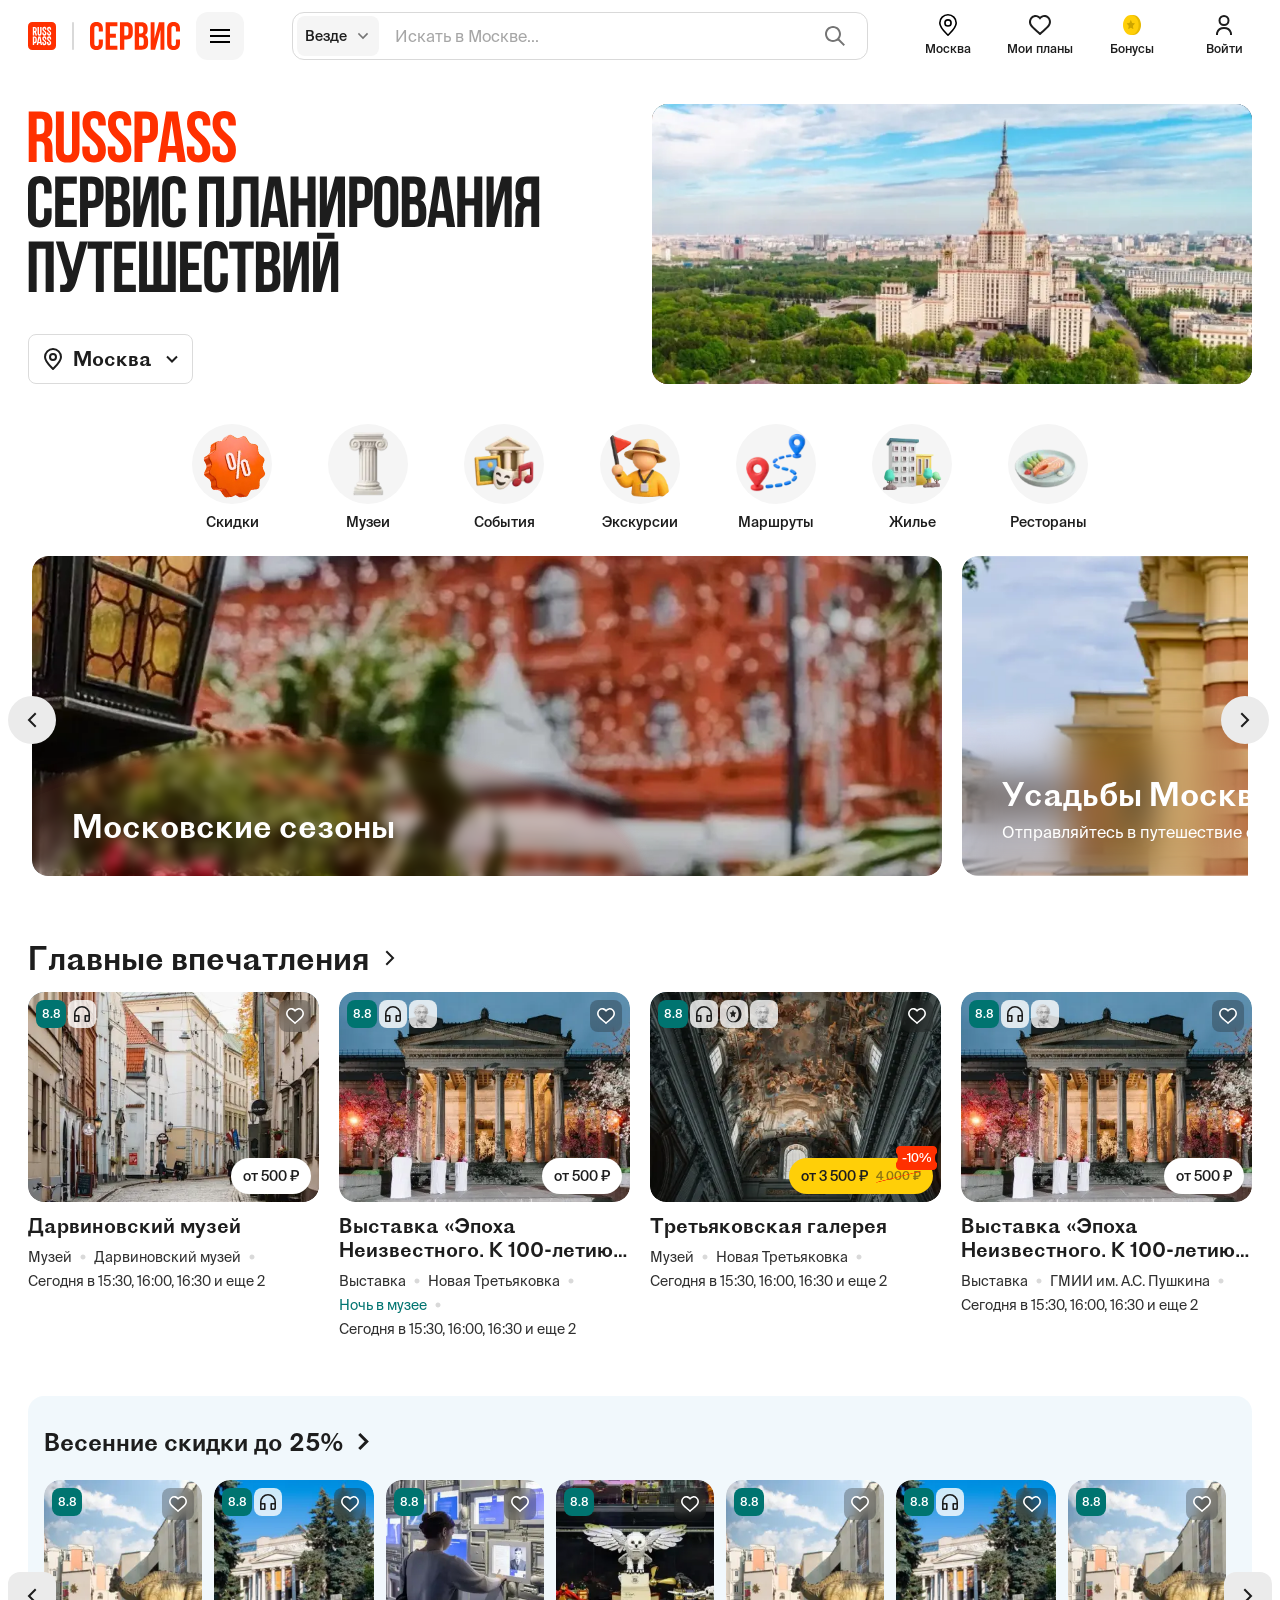
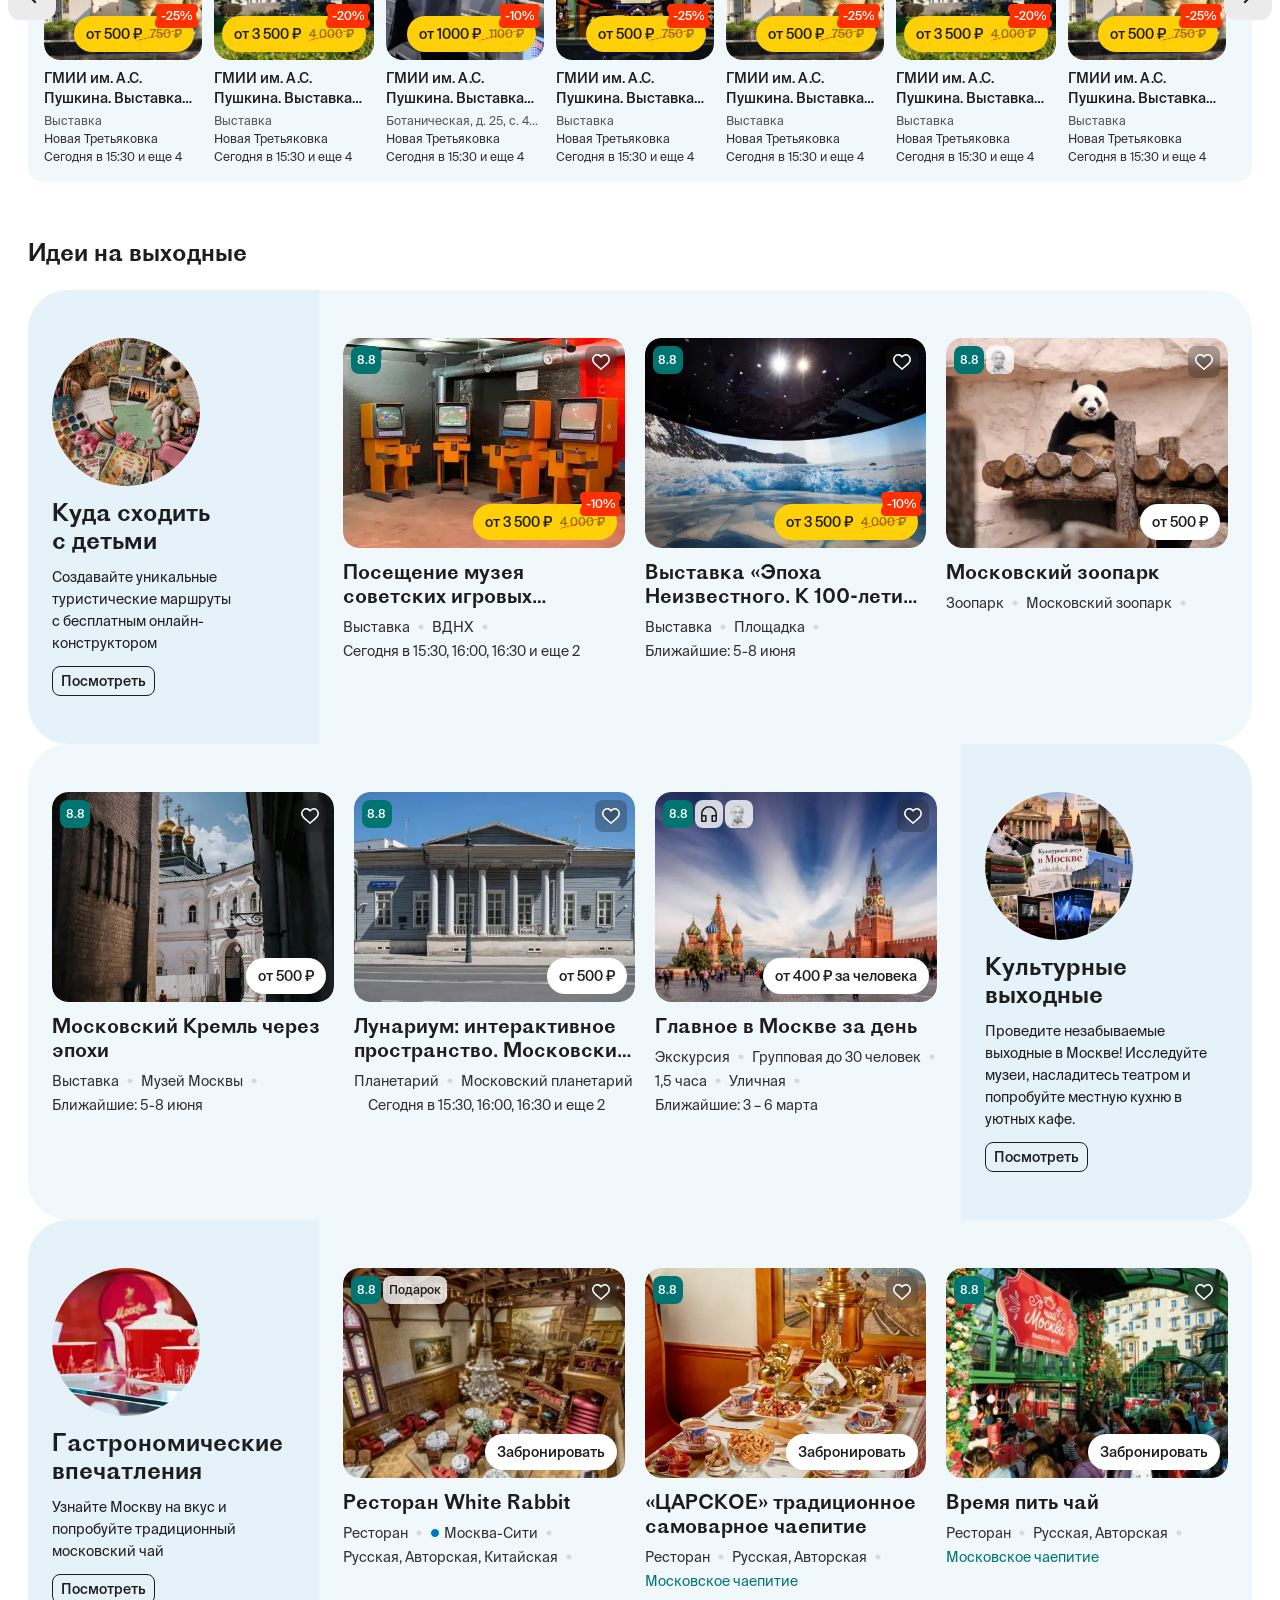
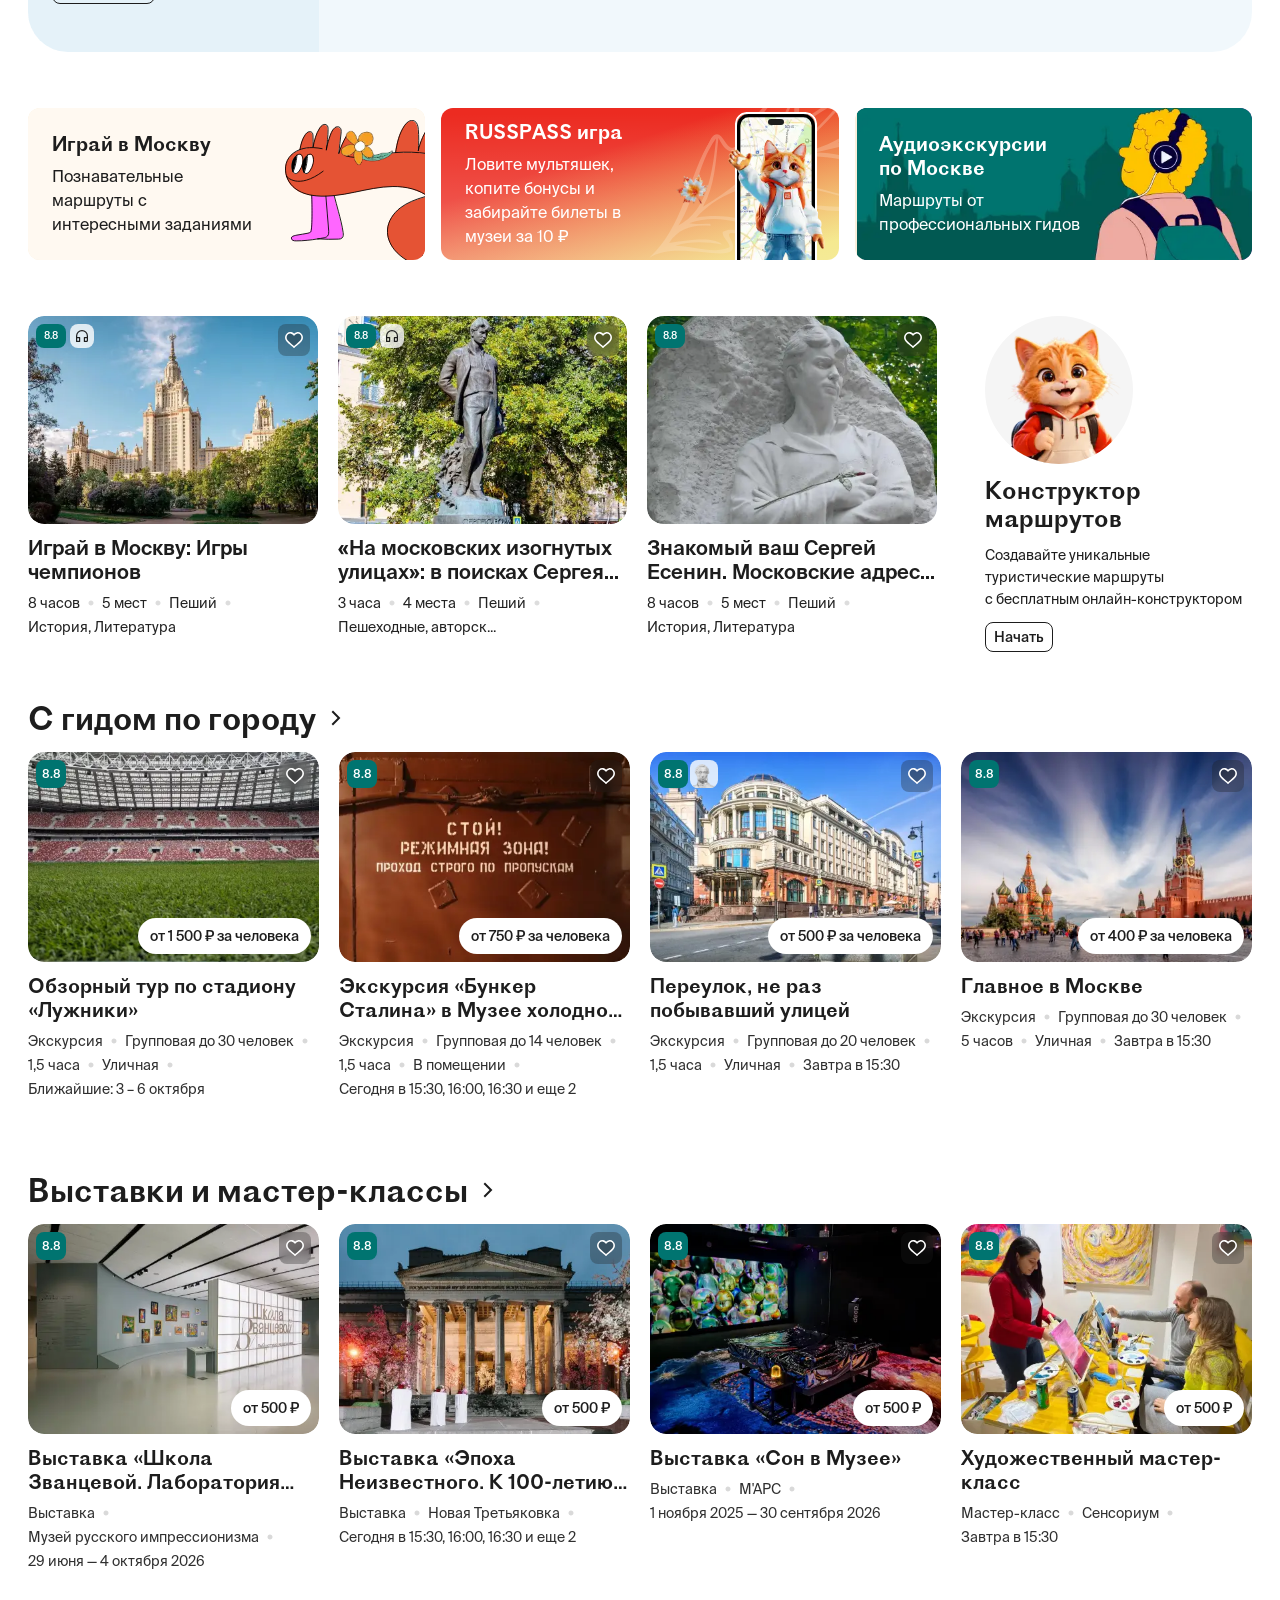
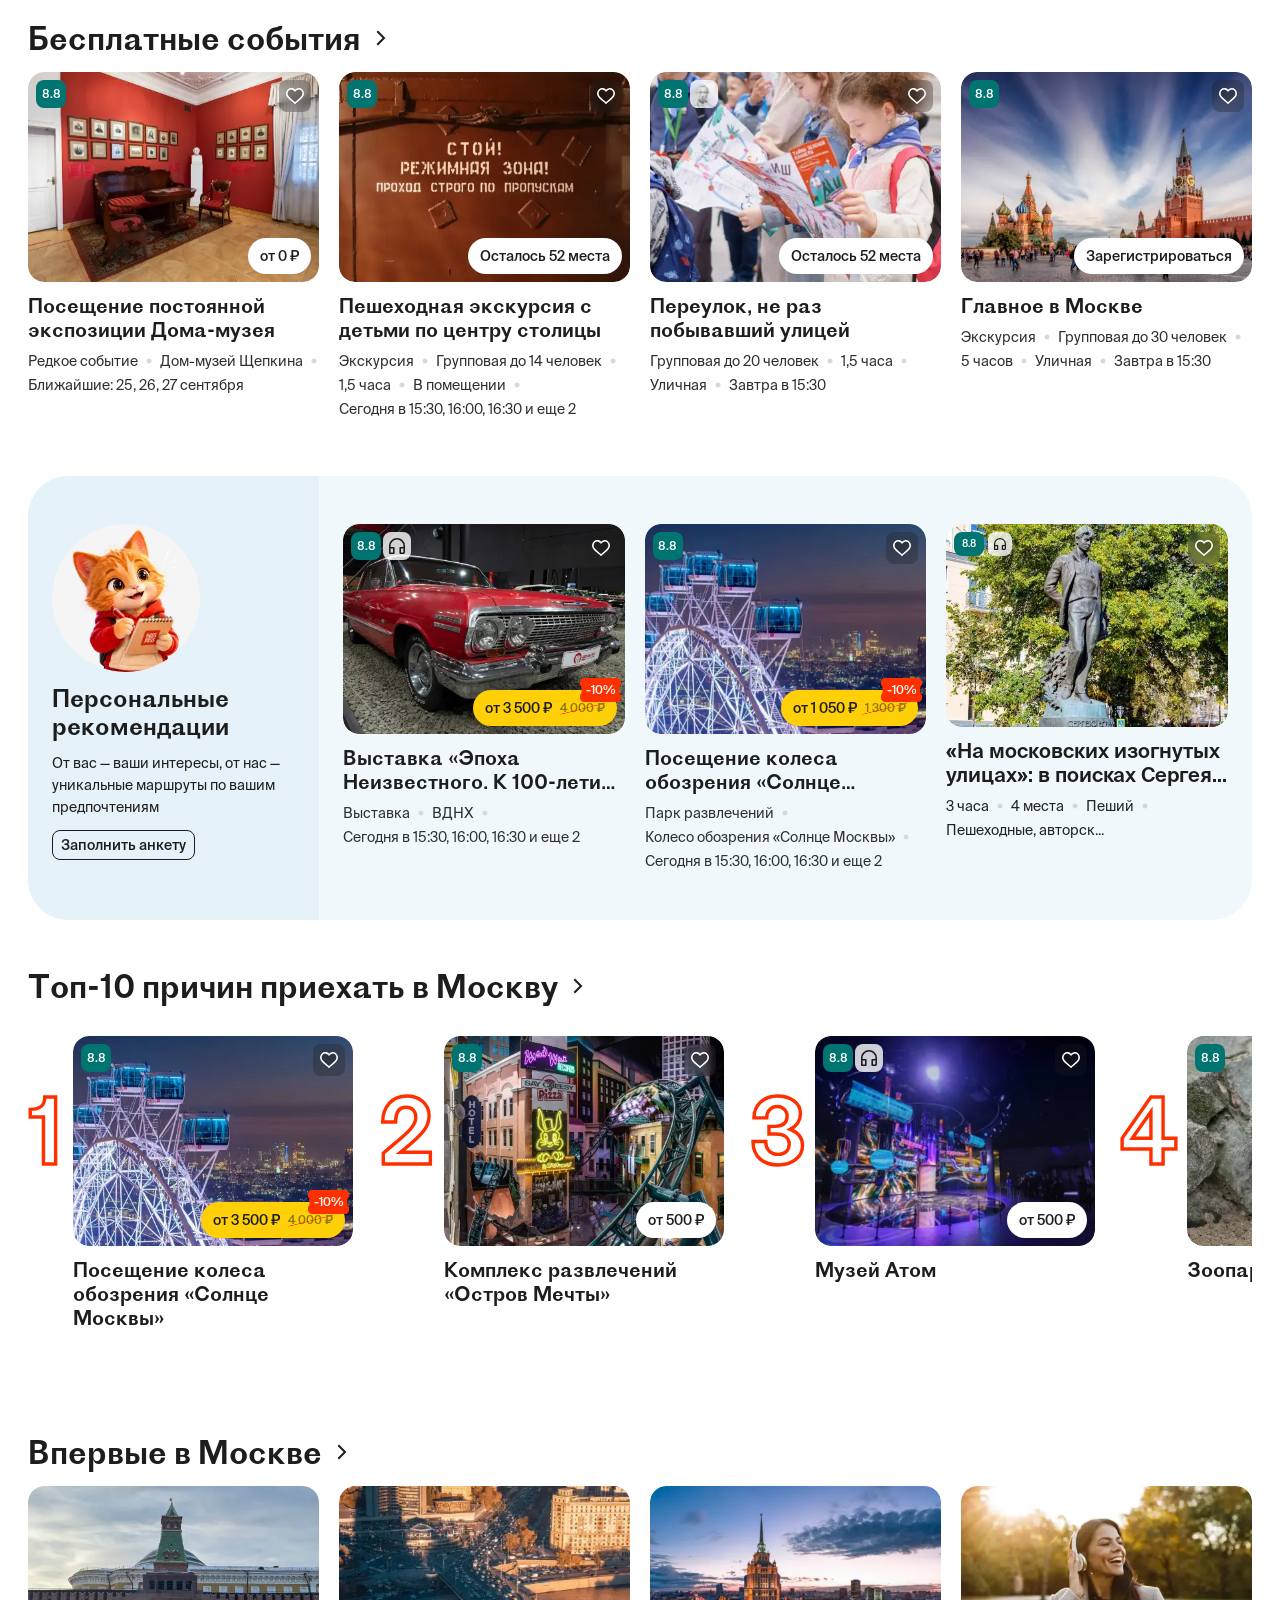
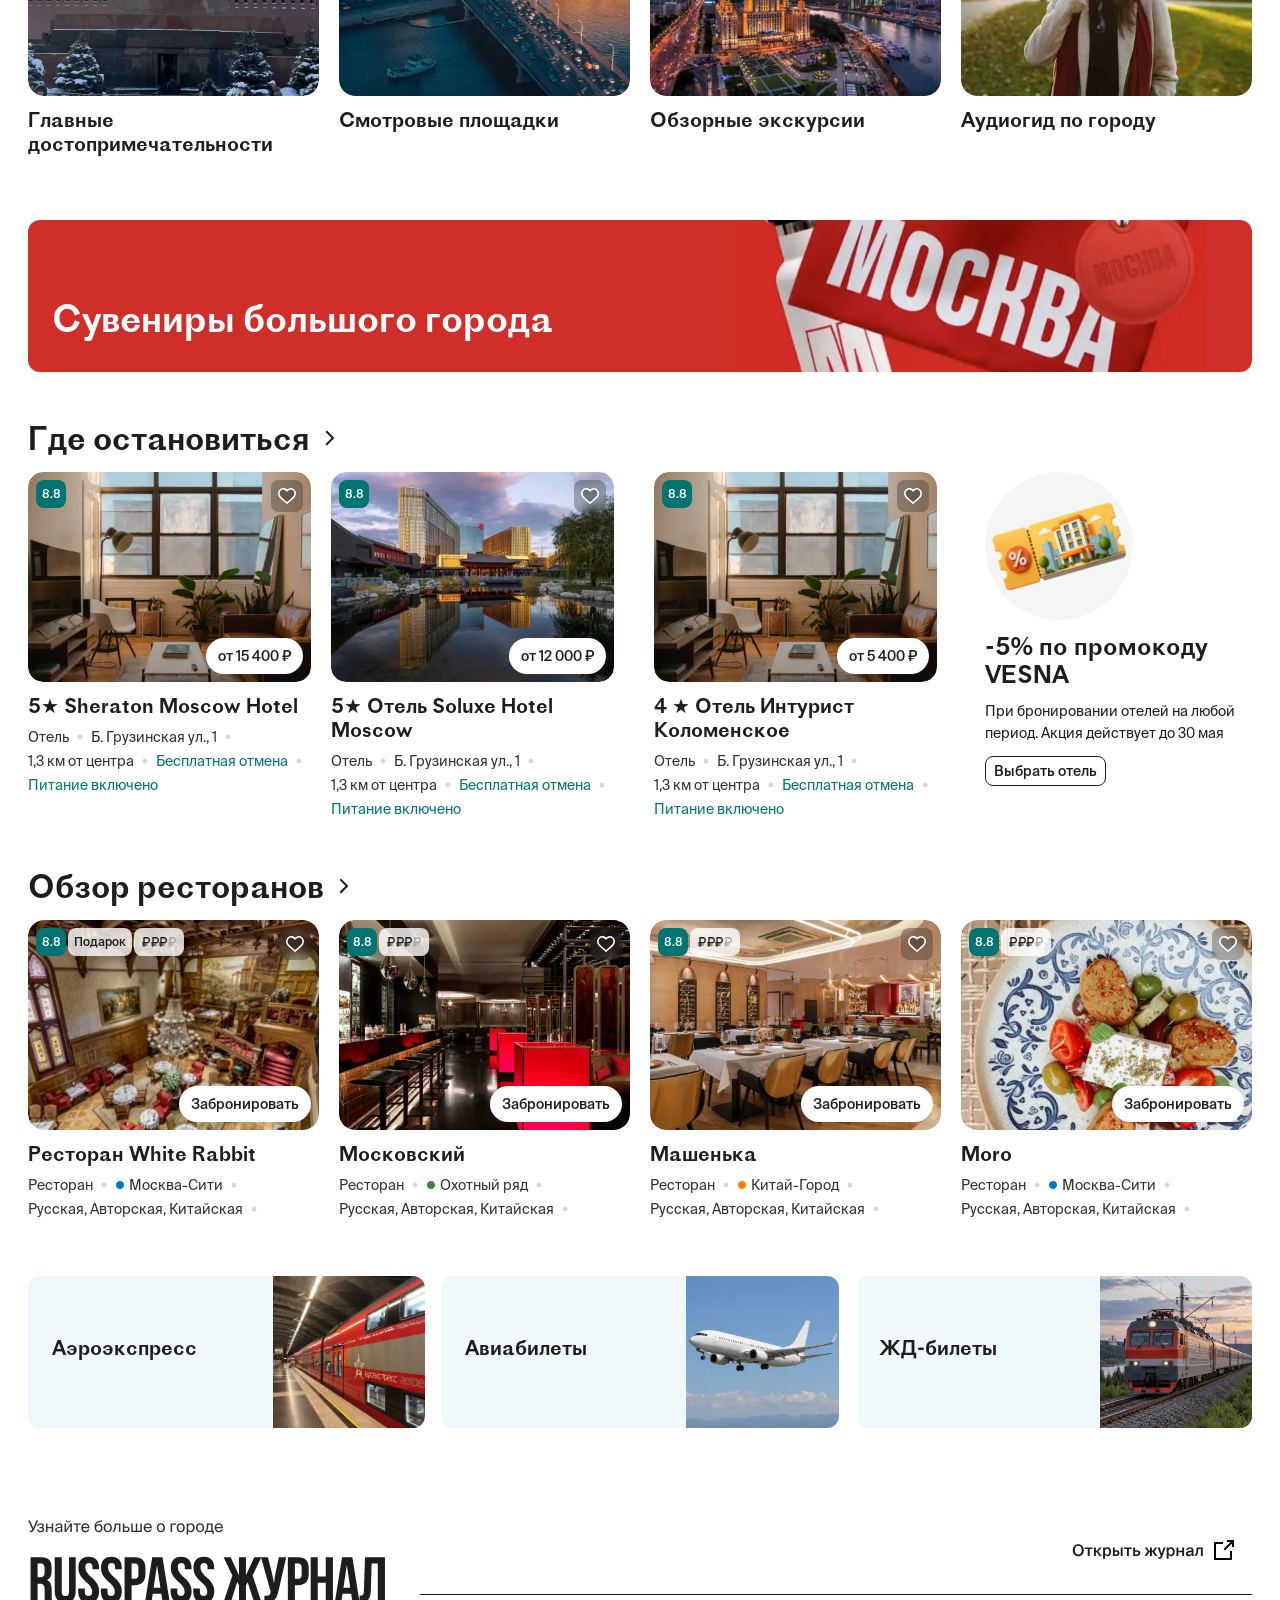
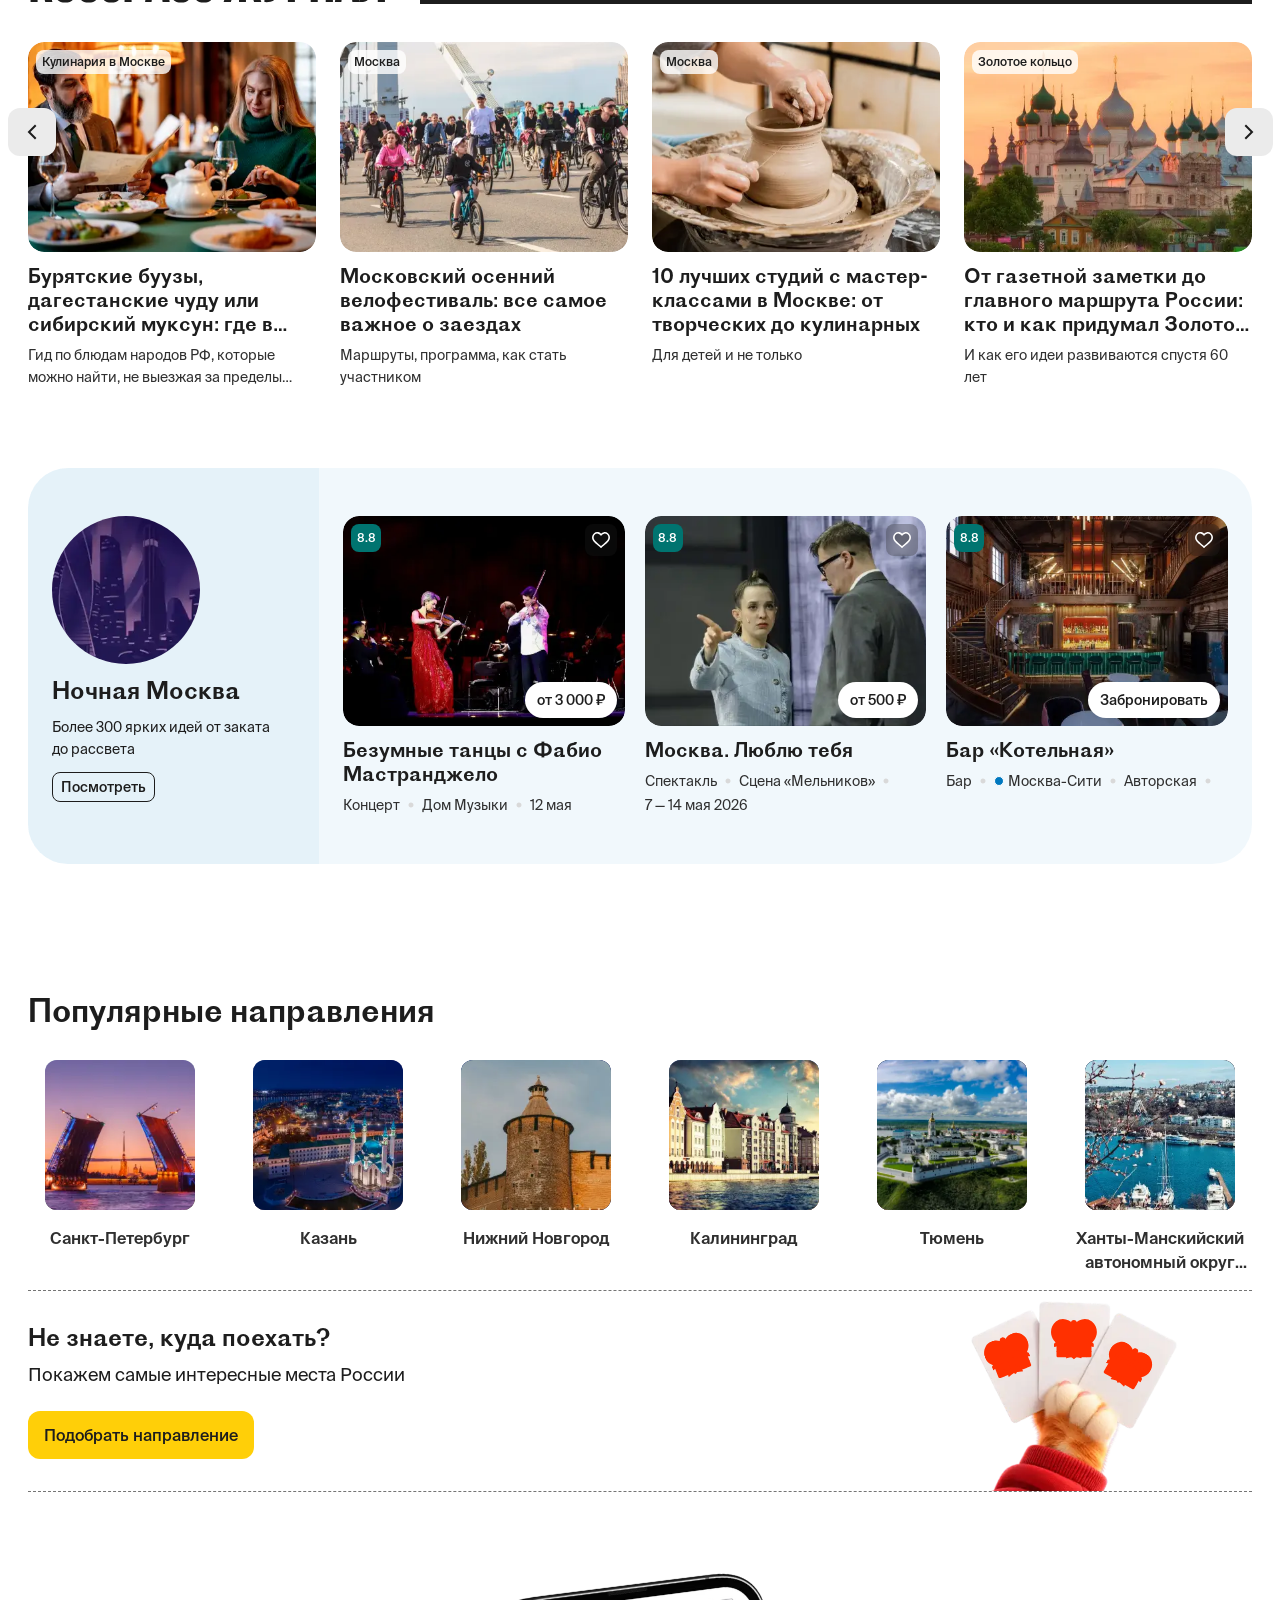
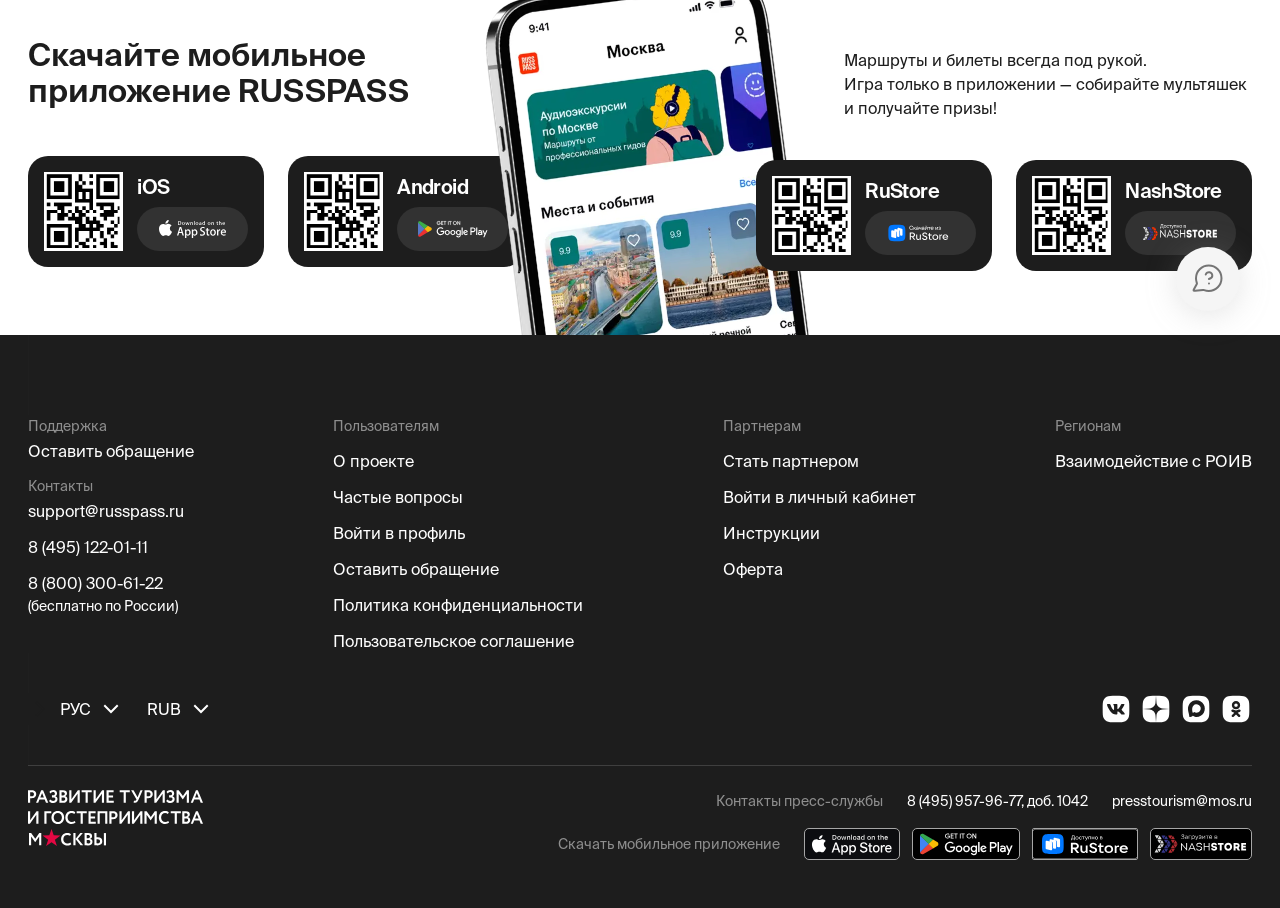
==== index.html @ 33f5f676 "Главная RUSSPASS: концепт, Москва и Тюмень, десктоп и телефон Co-Authored-By: Claude Opus 5.5 <norep" ====
<!doctype html>
<html lang="ru"><head><meta name="robots" content="noindex, nofollow"><title>RUSSPASS — главная, концепт</title><meta charset="utf-8">
<style id="base">@font-face{font-family:"Suisse Intl:Regular";src:url(assets/fonts/SuisseIntl-Regular.otf) format("opentype")}
@font-face{font-family:"Suisse Intl:Medium";src:url(assets/fonts/SuisseIntl-Medium.otf) format("opentype")}
@font-face{font-family:"Suisse Intl:SemiBold";src:url(assets/fonts/SuisseIntl-SemiBold.otf) format("opentype")}
@font-face{font-family:"Proto Grotesk:Regular";src:url(assets/fonts/ProtoGrotesk-Regular.otf) format("opentype")}
@font-face{font-family:"Bebas Neue:Bold";src:local("BebasNeue")}
@font-face{font-family:"Bebas Neue Cyrillic:Regular";src:local("BebasNeue")}
@font-face{font-family:"SF Pro Text:Regular";src:local("SFProText-Regular")}
html,body{margin:0;background:#fff} #root{width:1440px;margin:0 auto;overflow:hidden}</style>
<style>/*! tailwindcss v4.3.3 | MIT License | https://tailwindcss.com */
@layer properties;
@layer theme, base, components, utilities;
@layer theme {
  :root, :host {
    --font-sans: -apple-system, BlinkMacSystemFont, 'Segoe UI', Roboto, 'Helvetica Neue', 'Noto Sans', Arial,
    sans-serif, 'Apple Color Emoji', 'Segoe UI Emoji', 'Segoe UI Symbol', 'Noto Color Emoji';
    --font-mono: ui-monospace, SFMono-Regular, Menlo, Monaco, Consolas, 'Liberation Mono', 'Courier New',
    monospace;
    --color-black: #000;
    --color-white: #fff;
    --default-font-family: var(--font-sans);
    --default-mono-font-family: var(--font-mono);
  }
}
@layer base {
  *, ::after, ::before, ::backdrop, ::file-selector-button {
    box-sizing: border-box;
    margin: 0;
    padding: 0;
    border: 0 solid;
  }
  html, :host {
    line-height: 1.5;
    -webkit-text-size-adjust: 100%;
    tab-size: 4;
    font-family: var(--default-font-family, -apple-system, BlinkMacSystemFont, 'Segoe UI', Roboto, 'Helvetica Neue', 'Noto Sans', Arial, sans-serif, 'Apple Color Emoji', 'Segoe UI Emoji', 'Segoe UI Symbol', 'Noto Color Emoji');
    font-feature-settings: var(--default-font-feature-settings, normal);
    font-variation-settings: var(--default-font-variation-settings, normal);
    -webkit-tap-highlight-color: transparent;
  }
  hr {
    height: 0;
    color: inherit;
    border-top-width: 1px;
  }
  abbr:where([title]) {
    -webkit-text-decoration: underline dotted;
    text-decoration: underline dotted;
  }
  h1, h2, h3, h4, h5, h6 {
    font-size: inherit;
    font-weight: inherit;
  }
  a {
    color: inherit;
    -webkit-text-decoration: inherit;
    text-decoration: inherit;
  }
  b, strong {
    font-weight: bolder;
  }
  code, kbd, samp, pre {
    font-family: var(--default-mono-font-family, ui-monospace, SFMono-Regular, Menlo, Monaco, Consolas, 'Liberation Mono', 'Courier New', monospace);
    font-feature-settings: var(--default-mono-font-feature-settings, normal);
    font-variation-settings: var(--default-mono-font-variation-settings, normal);
    font-size: 1em;
  }
  small {
    font-size: 80%;
  }
  sub, sup {
    font-size: 75%;
    line-height: 0;
    position: relative;
    vertical-align: baseline;
  }
  sub {
    bottom: -0.25em;
  }
  sup {
    top: -0.5em;
  }
  table {
    text-indent: 0;
    border-color: inherit;
    border-collapse: collapse;
  }
  :-moz-focusring:where(:not(iframe)) {
    outline: auto;
  }
  progress {
    vertical-align: baseline;
  }
  summary {
    display: list-item;
  }
  ol, ul, menu {
    list-style: none;
  }
  img, svg, video, canvas, audio, iframe, embed, object {
    display: block;
    vertical-align: middle;
  }
  img, video {
    max-width: 100%;
    height: auto;
  }
  button, input, select, optgroup, textarea, ::file-selector-button {
    font: inherit;
    font-feature-settings: inherit;
    font-variation-settings: inherit;
    letter-spacing: inherit;
    color: inherit;
    border-radius: 0;
    background-color: transparent;
    opacity: 1;
  }
  :where(select:is([multiple], [size])) optgroup {
    font-weight: bolder;
  }
  :where(select:is([multiple], [size])) optgroup option {
    padding-inline-start: 20px;
  }
  ::file-selector-button {
    margin-inline-end: 4px;
  }
  ::placeholder {
    opacity: 1;
  }
  @supports (not (-webkit-appearance: -apple-pay-button))  or (contain-intrinsic-size: 1px) {
    ::placeholder {
      color: currentcolor;
      @supports (color: color-mix(in lab, red, red)) {
        color: color-mix(in oklab, currentcolor 50%, transparent);
      }
    }
  }
  textarea {
    resize: vertical;
  }
  ::-webkit-search-decoration {
    -webkit-appearance: none;
  }
  ::-webkit-date-and-time-value {
    min-height: 1lh;
    text-align: inherit;
  }
  ::-webkit-datetime-edit {
    display: inline-flex;
  }
  ::-webkit-datetime-edit-fields-wrapper {
    padding: 0;
  }
  ::-webkit-datetime-edit, ::-webkit-datetime-edit-year-field, ::-webkit-datetime-edit-month-field, ::-webkit-datetime-edit-day-field, ::-webkit-datetime-edit-hour-field, ::-webkit-datetime-edit-minute-field, ::-webkit-datetime-edit-second-field, ::-webkit-datetime-edit-millisecond-field, ::-webkit-datetime-edit-meridiem-field {
    padding-block: 0;
  }
  ::-webkit-calendar-picker-indicator {
    line-height: 1;
  }
  :-moz-ui-invalid {
    box-shadow: none;
  }
  button, input:where([type='button'], [type='reset'], [type='submit']), ::file-selector-button {
    appearance: button;
  }
  ::-webkit-inner-spin-button, ::-webkit-outer-spin-button {
    height: auto;
  }
  [hidden]:where(:not([hidden='until-found'])) {
    display: none !important;
  }
}
@layer utilities {
  .pointer-events-none {
    pointer-events: none;
  }
  .absolute {
    position: absolute;
  }
  .relative {
    position: relative;
  }
  .inset-0 {
    inset: 0px;
  }
  .inset-\[-0\.01\%_0\.02\%_77\.49\%_0\.01\%\] {
    inset: -0.01% 0.02% 77.49% 0.01%;
  }
  .inset-\[-0\.31\%_-0\.22\%\] {
    inset: -0.31% -0.22%;
  }
  .inset-\[-0\.52\%_-0\.28\%\] {
    inset: -0.52% -0.28%;
  }
  .inset-\[-1\.01\%_-0\.83\%\] {
    inset: -1.01% -0.83%;
  }
  .inset-\[-1\.37\%_-1\.21\%_-1\.38\%_-1\.45\%\] {
    inset: -1.37% -1.21% -1.38% -1.45%;
  }
  .inset-\[-1px_0_0_0\] {
    inset: -1px 0 0 0;
  }
  .inset-\[-3\.93\%_-4\.91\%\] {
    inset: -3.93% -4.91%;
  }
  .inset-\[-9\.8\%_-18\.18\%_-21\.57\%_-18\.18\%\] {
    inset: -9.8% -18.18% -21.57% -18.18%;
  }
  .inset-\[-38\.33\%_-38\.35\%\] {
    inset: -38.33% -38.35%;
  }
  .inset-\[0\.22\%_0\.16\%_0\.22\%_0\.17\%\] {
    inset: 0.22% 0.16% 0.22% 0.17%;
  }
  .inset-\[0\.22\%_24\.34\%_25\.98\%_0\.17\%\] {
    inset: 0.22% 24.34% 25.98% 0.17%;
  }
  .inset-\[0\.22\%_24\.34\%_26\.3\%_0\.17\%\] {
    inset: 0.22% 24.34% 26.3% 0.17%;
  }
  .inset-\[0\.86\%_0\.18\%_-0\.6\%_0\.2\%\] {
    inset: 0.86% 0.18% -0.6% 0.2%;
  }
  .inset-\[0_-34\.7\%_-11\.62\%_-4\.39\%\] {
    inset: 0 -34.7% -11.62% -4.39%;
  }
  .inset-\[0_0_0\.53\%_0\] {
    inset: 0 0 0.53% 0;
  }
  .inset-\[0_0_46\.84\%_0\] {
    inset: 0 0 46.84% 0;
  }
  .inset-\[7\.56\%_16\.05\%\] {
    inset: 7.56% 16.05%;
  }
  .inset-\[8\.33\%_12\.5\%\] {
    inset: 8.33% 12.5%;
  }
  .inset-\[13\.75\%_13\.75\%_8\.23\%_12\.37\%\] {
    inset: 13.75% 13.75% 8.23% 12.37%;
  }
  .inset-\[14\.79\%_43\.37\%_65\.41\%_43\.3\%\] {
    inset: 14.79% 43.37% 65.41% 43.3%;
  }
  .inset-\[15\.7\%_9\.02\%_15\.3\%_9\.2\%\] {
    inset: 15.7% 9.02% 15.3% 9.2%;
  }
  .inset-\[15\.53\%_9\.51\%_11\.48\%_9\.48\%\] {
    inset: 15.53% 9.51% 11.48% 9.48%;
  }
  .inset-\[15\.53\%_75\.15\%_20\.68\%_9\.48\%\] {
    inset: 15.53% 75.15% 20.68% 9.48%;
  }
  .inset-\[16\.37\%_10\.22\%_66\.17\%_32\.35\%\] {
    inset: 16.37% 10.22% 66.17% 32.35%;
  }
  .inset-\[20\.83\%_10\.16\%_20\.83\%_71\.09\%\] {
    inset: 20.83% 10.16% 20.83% 71.09%;
  }
  .inset-\[20\.83\%_30\.47\%_20\.83\%_50\.78\%\] {
    inset: 20.83% 30.47% 20.83% 50.78%;
  }
  .inset-\[20\.83\%_50\.78\%_20\.83\%_30\.47\%\] {
    inset: 20.83% 50.78% 20.83% 30.47%;
  }
  .inset-\[20\.83\%_71\.09\%_20\.83\%_10\.16\%\] {
    inset: 20.83% 71.09% 20.83% 10.16%;
  }
  .inset-\[23\.75\%_22\.08\%_47\.47\%_57\.88\%\] {
    inset: 23.75% 22.08% 47.47% 57.88%;
  }
  .inset-\[27\.75\%_26\.34\%_51\.16\%_59\.78\%\] {
    inset: 27.75% 26.34% 51.16% 59.78%;
  }
  .inset-\[37\.28\%_0\.16\%_19\.45\%_39\.91\%\] {
    inset: 37.28% 0.16% 19.45% 39.91%;
  }
  .inset-\[37\.28\%_0\.16\%_19\.46\%_39\.91\%\] {
    inset: 37.28% 0.16% 19.46% 39.91%;
  }
  .inset-\[37\.29\%_0\.17\%_19\.45\%_39\.91\%\] {
    inset: 37.29% 0.17% 19.45% 39.91%;
  }
  .inset-\[38\.33\%_0_39\.14\%_0\] {
    inset: 38.33% 0 39.14% 0;
  }
  .inset-\[45\%_9\.51\%_11\.48\%_31\.42\%\] {
    inset: 45% 9.51% 11.48% 31.42%;
  }
  .inset-\[69\.77\%_55\.35\%_0_0\.33\%\] {
    inset: 69.77% 55.35% 0 0.33%;
  }
  .inset-\[77\.48\%_4\.05\%_0\.22\%_75\.66\%\] {
    inset: 77.48% 4.05% 0.22% 75.66%;
  }
  .inset-\[77\.49\%_4\.05\%_0\.22\%_75\.66\%\] {
    inset: 77.49% 4.05% 0.22% 75.66%;
  }
  .inset-\[109\.42\%_41\.31\%_-24\.76\%_40\.91\%\] {
    inset: 109.42% 41.31% -24.76% 40.91%;
  }
  .inset-\[calc\(-0\.4\%-0\.37px\)_-0\.37px_calc\(0\.4\%-0\.37px\)_-0\.37px\] {
    inset: calc(-0.4% - 0.37px) -0.37px calc(0.4% - 0.37px) -0.37px;
  }
  .inset-\[calc\(0\%-1px\)\] {
    inset: calc(0% - 1px);
  }
  .inset-\[calc\(15\.7\%-0\.25px\)_calc\(9\.02\%-0\.3px\)_calc\(15\.3\%-0\.26px\)_calc\(9\.2\%-0\.3px\)\] {
    inset: calc(15.7% - 0.25px) calc(9.02% - 0.3px) calc(15.3% - 0.26px) calc(9.2% - 0.3px);
  }
  .top-0 {
    top: 0px;
  }
  .top-\[-0\.3px\] {
    top: -0.3px;
  }
  .top-\[-0\.07px\] {
    top: -0.07px;
  }
  .top-\[-1px\] {
    top: -1px;
  }
  .top-\[-2\.32\%\] {
    top: -2.32%;
  }
  .top-\[-2\.54\%\] {
    top: -2.54%;
  }
  .top-\[-3\.14\%\] {
    top: -3.14%;
  }
  .top-\[-4\.92px\] {
    top: -4.92px;
  }
  .top-\[-5px\] {
    top: -5px;
  }
  .top-\[-10\.77\%\] {
    top: -10.77%;
  }
  .top-\[-14\.43\%\] {
    top: -14.43%;
  }
  .top-\[-15px\] {
    top: -15px;
  }
  .top-\[-16\.61\%\] {
    top: -16.61%;
  }
  .top-\[-18\.97\%\] {
    top: -18.97%;
  }
  .top-\[-19\.32px\] {
    top: -19.32px;
  }
  .top-\[-26\.94\%\] {
    top: -26.94%;
  }
  .top-\[-52\.81px\] {
    top: -52.81px;
  }
  .top-\[-56\.65px\] {
    top: -56.65px;
  }
  .top-\[-65px\] {
    top: -65px;
  }
  .top-\[-72\.91px\] {
    top: -72.91px;
  }
  .top-\[-88px\] {
    top: -88px;
  }
  .top-\[-111\.57\%\] {
    top: -111.57%;
  }
  .top-\[0\.3px\] {
    top: 0.3px;
  }
  .top-\[0\.33px\] {
    top: 0.33px;
  }
  .top-\[1\.5px\] {
    top: 1.5px;
  }
  .top-\[1\.16px\] {
    top: 1.16px;
  }
  .top-\[2px\] {
    top: 2px;
  }
  .top-\[3\.76px\] {
    top: 3.76px;
  }
  .top-\[3\.88px\] {
    top: 3.88px;
  }
  .top-\[6\.66px\] {
    top: 6.66px;
  }
  .top-\[7\.59px\] {
    top: 7.59px;
  }
  .top-\[8px\] {
    top: 8px;
  }
  .top-\[9\.25px\] {
    top: 9.25px;
  }
  .top-\[11\.16px\] {
    top: 11.16px;
  }
  .top-\[12\.33px\] {
    top: 12.33px;
  }
  .top-\[12px\] {
    top: 12px;
  }
  .top-\[15px\] {
    top: 15px;
  }
  .top-\[16px\] {
    top: 16px;
  }
  .top-\[17px\] {
    top: 17px;
  }
  .top-\[18px\] {
    top: 18px;
  }
  .top-\[19px\] {
    top: 19px;
  }
  .top-\[21\.09px\] {
    top: 21.09px;
  }
  .top-\[25px\] {
    top: 25px;
  }
  .top-\[26\.43px\] {
    top: 26.43px;
  }
  .top-\[38\.68px\] {
    top: 38.68px;
  }
  .top-\[42\.1px\] {
    top: 42.1px;
  }
  .top-\[57\.16px\] {
    top: 57.16px;
  }
  .top-\[66px\] {
    top: 66px;
  }
  .top-\[98px\] {
    top: 98px;
  }
  .top-\[100px\] {
    top: 100px;
  }
  .top-\[112px\] {
    top: 112px;
  }
  .top-\[176px\] {
    top: 176px;
  }
  .top-\[184px\] {
    top: 184px;
  }
  .top-\[188px\] {
    top: 188px;
  }
  .top-\[775px\] {
    top: 775px;
  }
  .top-\[calc\(50\%\+0\.37px\)\] {
    top: calc(50% + 0.37px);
  }
  .top-\[calc\(50\%\+21px\)\] {
    top: calc(50% + 21px);
  }
  .top-\[calc\(50\%-0\.33px\)\] {
    top: calc(50% - 0.33px);
  }
  .top-\[calc\(50\%-3\.35px\)\] {
    top: calc(50% - 3.35px);
  }
  .right-0 {
    right: 0px;
  }
  .right-\[-0\.5px\] {
    right: -0.5px;
  }
  .right-\[-4px\] {
    right: -4px;
  }
  .right-\[-23\.51px\] {
    right: -23.51px;
  }
  .right-\[-24px\] {
    right: -24px;
  }
  .right-\[11\.98px\] {
    right: 11.98px;
  }
  .right-\[91px\] {
    right: 91px;
  }
  .right-\[1304px\] {
    right: 1304px;
  }
  .bottom-0 {
    bottom: 0px;
  }
  .bottom-\[-0\.67px\] {
    bottom: -0.67px;
  }
  .bottom-\[24px\] {
    bottom: 24px;
  }
  .left-0 {
    left: 0px;
  }
  .left-1\/2 {
    left: calc(1 / 2 * 100%);
  }
  .left-\[-0\.4px\] {
    left: -0.4px;
  }
  .left-\[-0\.19\%\] {
    left: -0.19%;
  }
  .left-\[-0\.27px\] {
    left: -0.27px;
  }
  .left-\[-1\.29\%\] {
    left: -1.29%;
  }
  .left-\[-2\.33\%\] {
    left: -2.33%;
  }
  .left-\[-4\.85\%\] {
    left: -4.85%;
  }
  .left-\[-8\.28\%\] {
    left: -8.28%;
  }
  .left-\[-20\.26\%\] {
    left: -20.26%;
  }
  .left-\[-21\.6px\] {
    left: -21.6px;
  }
  .left-\[-23\.51px\] {
    left: -23.51px;
  }
  .left-\[-23px\] {
    left: -23px;
  }
  .left-\[-33\.32px\] {
    left: -33.32px;
  }
  .left-\[-40\.23\%\] {
    left: -40.23%;
  }
  .left-\[-58\.6px\] {
    left: -58.6px;
  }
  .left-\[-130\.89\%\] {
    left: -130.89%;
  }
  .left-\[-138\.67px\] {
    left: -138.67px;
  }
  .left-\[-203\.36\%\] {
    left: -203.36%;
  }
  .left-\[-241\.57px\] {
    left: -241.57px;
  }
  .left-\[-243px\] {
    left: -243px;
  }
  .left-\[-247\.33px\] {
    left: -247.33px;
  }
  .left-\[0\.2px\] {
    left: 0.2px;
  }
  .left-\[0\.33px\] {
    left: 0.33px;
  }
  .left-\[1\.34px\] {
    left: 1.34px;
  }
  .left-\[2px\] {
    left: 2px;
  }
  .left-\[3\.14\%\] {
    left: 3.14%;
  }
  .left-\[3\.56px\] {
    left: 3.56px;
  }
  .left-\[6\.74px\] {
    left: 6.74px;
  }
  .left-\[11\.67px\] {
    left: 11.67px;
  }
  .left-\[13px\] {
    left: 13px;
  }
  .left-\[17\.37px\] {
    left: 17.37px;
  }
  .left-\[22\.75px\] {
    left: 22.75px;
  }
  .left-\[24px\] {
    left: 24px;
  }
  .left-\[29\.36px\] {
    left: 29.36px;
  }
  .left-\[33\.24px\] {
    left: 33.24px;
  }
  .left-\[34px\] {
    left: 34px;
  }
  .left-\[42\.19px\] {
    left: 42.19px;
  }
  .left-\[53\.92\%\] {
    left: 53.92%;
  }
  .left-\[54\.69px\] {
    left: 54.69px;
  }
  .left-\[56\.68px\] {
    left: 56.68px;
  }
  .left-\[70px\] {
    left: 70px;
  }
  .left-\[74px\] {
    left: 74px;
  }
  .left-\[89px\] {
    left: 89px;
  }
  .left-\[99\.63px\] {
    left: 99.63px;
  }
  .left-\[108px\] {
    left: 108px;
  }
  .left-\[114px\] {
    left: 114px;
  }
  .left-\[298\.07px\] {
    left: 298.07px;
  }
  .left-\[334px\] {
    left: 334px;
  }
  .left-\[559px\] {
    left: 559px;
  }
  .left-\[706px\] {
    left: 706px;
  }
  .left-\[836px\] {
    left: 836px;
  }
  .left-\[897px\] {
    left: 897px;
  }
  .left-\[923\.77px\] {
    left: 923.77px;
  }
  .left-\[calc\(50\%-0\.01px\)\] {
    left: calc(50% - 0.01px);
  }
  .left-\[calc\(50\%-92\.63px\)\] {
    left: calc(50% - 92.63px);
  }
  .isolate {
    isolation: isolate;
  }
  .z-\[1\] {
    z-index: 1;
  }
  .z-\[2\] {
    z-index: 2;
  }
  .col-1 {
    grid-column: 1;
  }
  .row-1 {
    grid-row: 1;
  }
  .mt-0 {
    margin-top: 0px;
  }
  .mt-\[12\.12px\] {
    margin-top: 12.12px;
  }
  .mb-0 {
    margin-bottom: 0px;
  }
  .ml-0 {
    margin-left: 0px;
  }
  .ml-\[37\.43px\] {
    margin-left: 37.43px;
  }
  .block {
    display: block;
  }
  .contents {
    display: contents;
  }
  .flex {
    display: flex;
  }
  .inline-grid {
    display: inline-grid;
  }
  .aspect-\[292\/210\] {
    aspect-ratio: 292/210;
  }
  .aspect-\[374\/272\] {
    aspect-ratio: 374/272;
  }
  .aspect-\[600\/280\] {
    aspect-ratio: 600/280;
  }
  .size-\[2\.888px\] {
    width: 2.888px;
    height: 2.888px;
  }
  .size-\[4\.151px\] {
    width: 4.151px;
    height: 4.151px;
  }
  .size-\[4\.195px\] {
    width: 4.195px;
    height: 4.195px;
  }
  .size-\[7\.93px\] {
    width: 7.93px;
    height: 7.93px;
  }
  .size-\[10px\] {
    width: 10px;
    height: 10px;
  }
  .size-\[12px\] {
    width: 12px;
    height: 12px;
  }
  .size-\[16px\] {
    width: 16px;
    height: 16px;
  }
  .size-\[20px\] {
    width: 20px;
    height: 20px;
  }
  .size-\[24px\] {
    width: 24px;
    height: 24px;
  }
  .size-\[28px\] {
    width: 28px;
    height: 28px;
  }
  .size-\[32px\] {
    width: 32px;
    height: 32px;
  }
  .size-\[37\.845px\] {
    width: 37.845px;
    height: 37.845px;
  }
  .size-\[42\.535px\] {
    width: 42.535px;
    height: 42.535px;
  }
  .size-\[52\.549px\] {
    width: 52.549px;
    height: 52.549px;
  }
  .size-\[55\.028px\] {
    width: 55.028px;
    height: 55.028px;
  }
  .size-\[78\.659px\] {
    width: 78.659px;
    height: 78.659px;
  }
  .size-\[79\.801px\] {
    width: 79.801px;
    height: 79.801px;
  }
  .size-\[80px\] {
    width: 80px;
    height: 80px;
  }
  .size-\[93\.369px\] {
    width: 93.369px;
    height: 93.369px;
  }
  .size-\[117\.07\%\] {
    width: 117.07%;
    height: 117.07%;
  }
  .size-\[148px\] {
    width: 148px;
    height: 148px;
  }
  .size-\[150px\] {
    width: 150px;
    height: 150px;
  }
  .size-\[152\.4px\] {
    width: 152.4px;
    height: 152.4px;
  }
  .size-\[152\.268px\] {
    width: 152.268px;
    height: 152.268px;
  }
  .size-\[152px\] {
    width: 152px;
    height: 152px;
  }
  .size-\[162\.654px\] {
    width: 162.654px;
    height: 162.654px;
  }
  .size-\[211\.6px\] {
    width: 211.6px;
    height: 211.6px;
  }
  .size-\[281\.333px\] {
    width: 281.333px;
    height: 281.333px;
  }
  .size-\[450px\] {
    width: 450px;
    height: 450px;
  }
  .size-full {
    width: 100%;
    height: 100%;
  }
  .h-0 {
    height: 0px;
  }
  .h-\[4\.707px\] {
    height: 4.707px;
  }
  .h-\[4px\] {
    height: 4px;
  }
  .h-\[5\.769px\] {
    height: 5.769px;
  }
  .h-\[6\.621px\] {
    height: 6.621px;
  }
  .h-\[8\.121px\] {
    height: 8.121px;
  }
  .h-\[8px\] {
    height: 8px;
  }
  .h-\[10\.5px\] {
    height: 10.5px;
  }
  .h-\[11\.253px\] {
    height: 11.253px;
  }
  .h-\[12\.706px\] {
    height: 12.706px;
  }
  .h-\[12px\] {
    height: 12px;
  }
  .h-\[13px\] {
    height: 13px;
  }
  .h-\[16px\] {
    height: 16px;
  }
  .h-\[18px\] {
    height: 18px;
  }
  .h-\[20px\] {
    height: 20px;
  }
  .h-\[22px\] {
    height: 22px;
  }
  .h-\[23\.009px\] {
    height: 23.009px;
  }
  .h-\[24\.203px\] {
    height: 24.203px;
  }
  .h-\[24\.672px\] {
    height: 24.672px;
  }
  .h-\[24px\] {
    height: 24px;
  }
  .h-\[28px\] {
    height: 28px;
  }
  .h-\[32px\] {
    height: 32px;
  }
  .h-\[34\.555px\] {
    height: 34.555px;
  }
  .h-\[34px\] {
    height: 34px;
  }
  .h-\[36\.002px\] {
    height: 36.002px;
  }
  .h-\[36px\] {
    height: 36px;
  }
  .h-\[37px\] {
    height: 37px;
  }
  .h-\[40px\] {
    height: 40px;
  }
  .h-\[44px\] {
    height: 44px;
  }
  .h-\[45\.355px\] {
    height: 45.355px;
  }
  .h-\[48px\] {
    height: 48px;
  }
  .h-\[52px\] {
    height: 52px;
  }
  .h-\[55\.204px\] {
    height: 55.204px;
  }
  .h-\[55\.969px\] {
    height: 55.969px;
  }
  .h-\[56px\] {
    height: 56px;
  }
  .h-\[57px\] {
    height: 57px;
  }
  .h-\[69\.272px\] {
    height: 69.272px;
  }
  .h-\[72px\] {
    height: 72px;
  }
  .h-\[75\.826px\] {
    height: 75.826px;
  }
  .h-\[78px\] {
    height: 78px;
  }
  .h-\[79px\] {
    height: 79px;
  }
  .h-\[80px\] {
    height: 80px;
  }
  .h-\[83\.82px\] {
    height: 83.82px;
  }
  .h-\[101\.55\%\] {
    height: 101.55%;
  }
  .h-\[101\.793px\] {
    height: 101.793px;
  }
  .h-\[114\.77\%\] {
    height: 114.77%;
  }
  .h-\[116\.61\%\] {
    height: 116.61%;
  }
  .h-\[118px\] {
    height: 118px;
  }
  .h-\[119\.54\%\] {
    height: 119.54%;
  }
  .h-\[125\.7\%\] {
    height: 125.7%;
  }
  .h-\[128\.85\%\] {
    height: 128.85%;
  }
  .h-\[139\.54\%\] {
    height: 139.54%;
  }
  .h-\[142\.86\%\] {
    height: 142.86%;
  }
  .h-\[145\.679px\] {
    height: 145.679px;
  }
  .h-\[148px\] {
    height: 148px;
  }
  .h-\[152px\] {
    height: 152px;
  }
  .h-\[158\.71\%\] {
    height: 158.71%;
  }
  .h-\[162\.274px\] {
    height: 162.274px;
  }
  .h-\[164\.206px\] {
    height: 164.206px;
  }
  .h-\[174\.711px\] {
    height: 174.711px;
  }
  .h-\[180px\] {
    height: 180px;
  }
  .h-\[183\.303px\] {
    height: 183.303px;
  }
  .h-\[191px\] {
    height: 191px;
  }
  .h-\[200px\] {
    height: 200px;
  }
  .h-\[204\.812px\] {
    height: 204.812px;
  }
  .h-\[210px\] {
    height: 210px;
  }
  .h-\[215px\] {
    height: 215px;
  }
  .h-\[234\.82\%\] {
    height: 234.82%;
  }
  .h-\[280px\] {
    height: 280px;
  }
  .h-\[282\.843px\] {
    height: 282.843px;
  }
  .h-\[297\.668px\] {
    height: 297.668px;
  }
  .h-\[320px\] {
    height: 320px;
  }
  .h-\[363px\] {
    height: 363px;
  }
  .h-\[388\.13\%\] {
    height: 388.13%;
  }
  .h-\[613\.146px\] {
    height: 613.146px;
  }
  .h-\[644\.357px\] {
    height: 644.357px;
  }
  .h-\[hypot\(-33\.1049cqw\,60\.8045cqh\)\] {
    height: hypot(-33.1049cqw, 60.8045cqh);
  }
  .h-full {
    height: 100%;
  }
  .h-px {
    height: 1px;
  }
  .min-h-px {
    min-height: 1px;
  }
  .w-\[2px\] {
    width: 2px;
  }
  .w-\[3px\] {
    width: 3px;
  }
  .w-\[4px\] {
    width: 4px;
  }
  .w-\[6px\] {
    width: 6px;
  }
  .w-\[8px\] {
    width: 8px;
  }
  .w-\[16\.154px\] {
    width: 16.154px;
  }
  .w-\[18px\] {
    width: 18px;
  }
  .w-\[19\.401px\] {
    width: 19.401px;
  }
  .w-\[25\.111px\] {
    width: 25.111px;
  }
  .w-\[25\.482px\] {
    width: 25.482px;
  }
  .w-\[28px\] {
    width: 28px;
  }
  .w-\[29\.812px\] {
    width: 29.812px;
  }
  .w-\[30px\] {
    width: 30px;
  }
  .w-\[32\.084px\] {
    width: 32.084px;
  }
  .w-\[32\.485px\] {
    width: 32.485px;
  }
  .w-\[36px\] {
    width: 36px;
  }
  .w-\[42px\] {
    width: 42px;
  }
  .w-\[45\.016px\] {
    width: 45.016px;
  }
  .w-\[46\.401px\] {
    width: 46.401px;
  }
  .w-\[50\.75\%\] {
    width: 50.75%;
  }
  .w-\[52px\] {
    width: 52px;
  }
  .w-\[65\.33px\] {
    width: 65.33px;
  }
  .w-\[68px\] {
    width: 68px;
  }
  .w-\[74\.423px\] {
    width: 74.423px;
  }
  .w-\[75\.029px\] {
    width: 75.029px;
  }
  .w-\[76\.957px\] {
    width: 76.957px;
  }
  .w-\[77\.5px\] {
    width: 77.5px;
  }
  .w-\[77px\] {
    width: 77px;
  }
  .w-\[80px\] {
    width: 80px;
  }
  .w-\[81\.033px\] {
    width: 81.033px;
  }
  .w-\[81\.079px\] {
    width: 81.079px;
  }
  .w-\[81\.684px\] {
    width: 81.684px;
  }
  .w-\[82\.502px\] {
    width: 82.502px;
  }
  .w-\[89\.588px\] {
    width: 89.588px;
  }
  .w-\[89px\] {
    width: 89px;
  }
  .w-\[93\.71\%\] {
    width: 93.71%;
  }
  .w-\[96px\] {
    width: 96px;
  }
  .w-\[100\.38\%\] {
    width: 100.38%;
  }
  .w-\[101\.587px\] {
    width: 101.587px;
  }
  .w-\[105\.16\%\] {
    width: 105.16%;
  }
  .w-\[106\.09\%\] {
    width: 106.09%;
  }
  .w-\[106\.667px\] {
    width: 106.667px;
  }
  .w-\[108px\] {
    width: 108px;
  }
  .w-\[141\.35\%\] {
    width: 141.35%;
  }
  .w-\[146\.68\%\] {
    width: 146.68%;
  }
  .w-\[168\.083px\] {
    width: 168.083px;
  }
  .w-\[173\.707px\] {
    width: 173.707px;
  }
  .w-\[174\.639px\] {
    width: 174.639px;
  }
  .w-\[186\.29\%\] {
    width: 186.29%;
  }
  .w-\[195\.017px\] {
    width: 195.017px;
  }
  .w-\[230\.89\%\] {
    width: 230.89%;
  }
  .w-\[232\.832px\] {
    width: 232.832px;
  }
  .w-\[239px\] {
    width: 239px;
  }
  .w-\[243px\] {
    width: 243px;
  }
  .w-\[254\.932px\] {
    width: 254.932px;
  }
  .w-\[255\.734px\] {
    width: 255.734px;
  }
  .w-\[256px\] {
    width: 256px;
  }
  .w-\[280px\] {
    width: 280px;
  }
  .w-\[285\.046px\] {
    width: 285.046px;
  }
  .w-\[291px\] {
    width: 291px;
  }
  .w-\[297\.929px\] {
    width: 297.929px;
  }
  .w-\[298px\] {
    width: 298px;
  }
  .w-\[300px\] {
    width: 300px;
  }
  .w-\[309\.19\%\] {
    width: 309.19%;
  }
  .w-\[358\.332px\] {
    width: 358.332px;
  }
  .w-\[360\.539px\] {
    width: 360.539px;
  }
  .w-\[380px\] {
    width: 380px;
  }
  .w-\[399\.334px\] {
    width: 399.334px;
  }
  .w-\[408\.227px\] {
    width: 408.227px;
  }
  .w-\[409\.568px\] {
    width: 409.568px;
  }
  .w-\[411px\] {
    width: 411px;
  }
  .w-\[496px\] {
    width: 496px;
  }
  .w-\[518px\] {
    width: 518px;
  }
  .w-\[526px\] {
    width: 526px;
  }
  .w-\[535\.333px\] {
    width: 535.333px;
  }
  .w-\[600px\] {
    width: 600px;
  }
  .w-\[910px\] {
    width: 910px;
  }
  .w-\[1028px\] {
    width: 1028px;
  }
  .w-\[1216px\] {
    width: 1216px;
  }
  .w-\[1224px\] {
    width: 1224px;
  }
  .w-\[1440px\] {
    width: 1440px;
  }
  .w-\[hypot\(66\.8951cqw\,39\.1955cqh\)\] {
    width: hypot(66.8951cqw, 39.1955cqh);
  }
  .w-\[min-content\] {
    width: min-content;
  }
  .w-full {
    width: 100%;
  }
  .w-px {
    width: 1px;
  }
  .max-w-\[104px\] {
    max-width: 104px;
  }
  .max-w-\[160px\] {
    max-width: 160px;
  }
  .max-w-none {
    max-width: none;
  }
  .min-w-\[48px\] {
    min-width: 48px;
  }
  .min-w-\[158px\] {
    min-width: 158px;
  }
  .min-w-full {
    min-width: 100%;
  }
  .min-w-px {
    min-width: 1px;
  }
  .flex-\[1_0_0\] {
    flex: 1 0 0;
  }
  .flex-none {
    flex: none;
  }
  .shrink-0 {
    flex-shrink: 0;
  }
  .-translate-x-1\/2 {
    --tw-translate-x: calc(calc(1 / 2 * 100%) * -1);
    translate: var(--tw-translate-x) var(--tw-translate-y);
  }
  .-translate-y-1\/2 {
    --tw-translate-y: calc(calc(1 / 2 * 100%) * -1);
    translate: var(--tw-translate-x) var(--tw-translate-y);
  }
  .-scale-y-100 {
    --tw-scale-y: calc(100% * -1);
    scale: var(--tw-scale-x) var(--tw-scale-y);
  }
  .-rotate-15 {
    rotate: calc(15deg * -1);
  }
  .rotate-180 {
    rotate: 180deg;
  }
  .rotate-\[-0\.62deg\] {
    rotate: -0.62deg;
  }
  .rotate-\[-7\.29deg\] {
    rotate: -7.29deg;
  }
  .rotate-\[-15\.98deg\] {
    rotate: -15.98deg;
  }
  .rotate-\[-21\.18deg\] {
    rotate: -21.18deg;
  }
  .rotate-\[-34\.07deg\] {
    rotate: -34.07deg;
  }
  .rotate-\[-61\.71deg\] {
    rotate: -61.71deg;
  }
  .rotate-\[0\.62deg\] {
    rotate: 0.62deg;
  }
  .rotate-\[29\.46deg\] {
    rotate: 29.46deg;
  }
  .rotate-\[165\.96deg\] {
    rotate: 165.96deg;
  }
  .cursor-pointer {
    cursor: pointer;
  }
  .grid-cols-\[max-content\] {
    grid-template-columns: max-content;
  }
  .grid-rows-\[max-content\] {
    grid-template-rows: max-content;
  }
  .flex-col {
    flex-direction: column;
  }
  .flex-row {
    flex-direction: row;
  }
  .flex-wrap {
    flex-wrap: wrap;
  }
  .place-items-start {
    place-items: start;
  }
  .content-center {
    align-content: center;
  }
  .content-start {
    align-content: flex-start;
  }
  .content-stretch {
    align-content: stretch;
  }
  .items-center {
    align-items: center;
  }
  .items-end {
    align-items: flex-end;
  }
  .items-start {
    align-items: flex-start;
  }
  .justify-between {
    justify-content: space-between;
  }
  .justify-center {
    justify-content: center;
  }
  .justify-end {
    justify-content: flex-end;
  }
  .gap-\[0\.361px\] {
    gap: 0.361px;
  }
  .gap-\[0\.722px\] {
    gap: 0.722px;
  }
  .gap-\[2px\] {
    gap: 2px;
  }
  .gap-\[2px_8px\] {
    gap: 2px 8px;
  }
  .gap-\[4px\] {
    gap: 4px;
  }
  .gap-\[6\.775px\] {
    gap: 6.775px;
  }
  .gap-\[6px\] {
    gap: 6px;
  }
  .gap-\[8px\] {
    gap: 8px;
  }
  .gap-\[10px\] {
    gap: 10px;
  }
  .gap-\[12px\] {
    gap: 12px;
  }
  .gap-\[14\.522px\] {
    gap: 14.522px;
  }
  .gap-\[15px\] {
    gap: 15px;
  }
  .gap-\[16px\] {
    gap: 16px;
  }
  .gap-\[20px\] {
    gap: 20px;
  }
  .gap-\[24px\] {
    gap: 24px;
  }
  .gap-\[32px\] {
    gap: 32px;
  }
  .gap-\[32px_24px\] {
    gap: 32px 24px;
  }
  .gap-\[40px_20px\] {
    gap: 40px 20px;
  }
  .gap-\[48px\] {
    gap: 48px;
  }
  .gap-\[56px\] {
    gap: 56px;
  }
  .gap-\[126px\] {
    gap: 126px;
  }
  .gap-\[var\(--spacing\\\/4\,4px\)\] {
    gap: var(--spacing\/4,4px);
  }
  .gap-\[var\(--spacing\\\/6\,0px_6px\)\] {
    gap: var(--spacing\/6,0px 6px);
  }
  .gap-\[var\(--spacing\\\/8\,2px_8px\)\] {
    gap: var(--spacing\/8,2px 8px);
  }
  .gap-\[var\(--spacing\\\/8\,8px\)\] {
    gap: var(--spacing\/8,8px);
  }
  .gap-\[var\(--spacing\\\/12\,12px\)\] {
    gap: var(--spacing\/12,12px);
  }
  .gap-y-\[2px\] {
    row-gap: 2px;
  }
  .self-stretch {
    align-self: stretch;
  }
  .overflow-clip {
    overflow: clip;
  }
  .overflow-hidden {
    overflow: hidden;
  }
  .overflow-x-auto {
    overflow-x: auto;
  }
  .overflow-y-clip {
    overflow-y: clip;
  }
  .rounded-\[1\.839px\] {
    border-radius: 1.839px;
  }
  .rounded-\[2px\] {
    border-radius: 2px;
  }
  .rounded-\[5px\] {
    border-radius: 5px;
  }
  .rounded-\[8\.303px\] {
    border-radius: 8.303px;
  }
  .rounded-\[8px\] {
    border-radius: 8px;
  }
  .rounded-\[11\.552px\] {
    border-radius: 11.552px;
  }
  .rounded-\[12px\] {
    border-radius: 12px;
  }
  .rounded-\[14px\] {
    border-radius: 14px;
  }
  .rounded-\[15px\] {
    border-radius: 15px;
  }
  .rounded-\[16px\] {
    border-radius: 16px;
  }
  .rounded-\[20px\] {
    border-radius: 20px;
  }
  .rounded-\[40px\] {
    border-radius: 40px;
  }
  .rounded-\[100px\] {
    border-radius: 100px;
  }
  .rounded-\[120px\] {
    border-radius: 120px;
  }
  .rounded-\[604\.464px\] {
    border-radius: 604.464px;
  }
  .rounded-\[1000px\] {
    border-radius: 1000px;
  }
  .rounded-\[inherit\] {
    border-radius: inherit;
  }
  .rounded-\[var\(--borderradius\\\/cards\,16px\)\] {
    border-radius: var(--borderradius\/cards,16px);
  }
  .rounded-\[var\(--radius\\\/8\,8px\)\] {
    border-radius: var(--radius\/8,8px);
  }
  .rounded-\[var\(--radius\\\/12\,12px\)\] {
    border-radius: var(--radius\/12,12px);
  }
  .rounded-\[var\(--radius\\\/16\,16px\)\] {
    border-radius: var(--radius\/16,16px);
  }
  .rounded-\[var\(--radius\\\/20\,20px\)\] {
    border-radius: var(--radius\/20,20px);
  }
  .border {
    border-style: var(--tw-border-style);
    border-width: 1px;
  }
  .border-2 {
    border-style: var(--tw-border-style);
    border-width: 2px;
  }
  .border-\[0\.368px\] {
    border-style: var(--tw-border-style);
    border-width: 0.368px;
  }
  .border-\[2\.407px\] {
    border-style: var(--tw-border-style);
    border-width: 2.407px;
  }
  .border-t {
    border-top-style: var(--tw-border-style);
    border-top-width: 1px;
  }
  .border-b {
    border-bottom-style: var(--tw-border-style);
    border-bottom-width: 1px;
  }
  .border-dashed {
    --tw-border-style: dashed;
    border-style: dashed;
  }
  .border-solid {
    --tw-border-style: solid;
    border-style: solid;
  }
  .border-\[\#1d1d1d\] {
    border-color: #1d1d1d;
  }
  .border-\[\#747474\] {
    border-color: #747474;
  }
  .border-\[\#a6a6a6\] {
    border-color: #a6a6a6;
  }
  .border-\[\#d9d9d9\] {
    border-color: #d9d9d9;
  }
  .border-\[\#dbdbdb\] {
    border-color: #dbdbdb;
  }
  .border-\[rgba\(255\,255\,255\,0\.15\)\] {
    border-color: rgba(255,255,255,0.15);
  }
  .border-\[var\(--token\\\/text\\\/ondark\\\/100\,white\)\] {
    border-color: var(--token\/text\/ondark\/100,white);
  }
  .border-white {
    border-color: var(--color-white);
  }
  .bg-\[\#1d1d1d\] {
    background-color: #1d1d1d;
  }
  .bg-\[\#6ae4bf\] {
    background-color: #6ae4bf;
  }
  .bg-\[\#007470\] {
    background-color: #007470;
  }
  .bg-\[\#323232\] {
    background-color: #323232;
  }
  .bg-\[\#cf2f28\] {
    background-color: #cf2f28;
  }
  .bg-\[\#d9d9d9\] {
    background-color: #d9d9d9;
  }
  .bg-\[\#dfe1e5\] {
    background-color: #dfe1e5;
  }
  .bg-\[\#ebebeb\] {
    background-color: #ebebeb;
  }
  .bg-\[\#ee5632\] {
    background-color: #ee5632;
  }
  .bg-\[\#f1f3f4\] {
    background-color: #f1f3f4;
  }
  .bg-\[\#f5f5f5\] {
    background-color: #f5f5f5;
  }
  .bg-\[\#faefdc\] {
    background-color: #faefdc;
  }
  .bg-\[\#ff3000\] {
    background-color: #ff3000;
  }
  .bg-\[\#ffcf08\] {
    background-color: #ffcf08;
  }
  .bg-\[\#fff9f1\] {
    background-color: #fff9f1;
  }
  .bg-\[rgba\(29\,29\,29\,0\.3\)\] {
    background-color: rgba(29,29,29,0.3);
  }
  .bg-\[rgba\(106\,228\,191\,0\.8\)\] {
    background-color: rgba(106,228,191,0.8);
  }
  .bg-\[rgba\(118\,185\,220\,0\.1\)\] {
    background-color: rgba(118,185,220,0.1);
  }
  .bg-\[rgba\(255\,255\,255\,0\.8\)\] {
    background-color: rgba(255,255,255,0.8);
  }
  .bg-\[rgba\(255\,255\,255\,0\.11\)\] {
    background-color: rgba(255,255,255,0.11);
  }
  .bg-black {
    background-color: var(--color-black);
  }
  .bg-white {
    background-color: var(--color-white);
  }
  .mask-intersect {
    mask-composite: intersect;
  }
  .mask-alpha {
    mask-mode: alpha;
  }
  .mask-size-\[177px_20px\] {
    mask-size: 177px 20px;
  }
  .mask-no-clip {
    mask-clip: no-clip;
  }
  .mask-no-repeat {
    mask-repeat: no-repeat;
  }
  .object-contain {
    object-fit: contain;
  }
  .object-cover {
    object-fit: cover;
  }
  .object-bottom {
    object-position: bottom;
  }
  .p-\[4px\] {
    padding: 4px;
  }
  .p-\[6px\] {
    padding: 6px;
  }
  .p-\[8px\] {
    padding: 8px;
  }
  .p-\[12px\] {
    padding: 12px;
  }
  .p-\[14px\] {
    padding: 14px;
  }
  .p-\[16px\] {
    padding: 16px;
  }
  .p-\[var\(--spacing\\\/8\,8px\)\] {
    padding: var(--spacing\/8,8px);
  }
  .p-\[var\(--spacing\\\/12\,12px\)\] {
    padding: var(--spacing\/12,12px);
  }
  .px-\[1\.083px\] {
    padding-inline: 1.083px;
  }
  .px-\[2px\] {
    padding-inline: 2px;
  }
  .px-\[4px\] {
    padding-inline: 4px;
  }
  .px-\[6px\] {
    padding-inline: 6px;
  }
  .px-\[8px\] {
    padding-inline: 8px;
  }
  .px-\[12px\] {
    padding-inline: 12px;
  }
  .px-\[14px\] {
    padding-inline: 14px;
  }
  .px-\[16px\] {
    padding-inline: 16px;
  }
  .px-\[24px\] {
    padding-inline: 24px;
  }
  .px-\[108px\] {
    padding-inline: 108px;
  }
  .px-\[var\(--spacing\\\/8\,8px\)\] {
    padding-inline: var(--spacing\/8,8px);
  }
  .px-\[var\(--spacing\\\/16\,16px\)\] {
    padding-inline: var(--spacing\/16,16px);
  }
  .py-\[1\.108px\] {
    padding-block: 1.108px;
  }
  .py-\[4px\] {
    padding-block: 4px;
  }
  .py-\[6px\] {
    padding-block: 6px;
  }
  .py-\[8px\] {
    padding-block: 8px;
  }
  .py-\[10px\] {
    padding-block: 10px;
  }
  .py-\[12px\] {
    padding-block: 12px;
  }
  .py-\[16px\] {
    padding-block: 16px;
  }
  .py-\[24px\] {
    padding-block: 24px;
  }
  .py-\[32px\] {
    padding-block: 32px;
  }
  .py-\[48px\] {
    padding-block: 48px;
  }
  .py-\[var\(--spacing\\\/12\,12px\)\] {
    padding-block: var(--spacing\/12,12px);
  }
  .pt-\[16px\] {
    padding-top: 16px;
  }
  .pt-\[32px\] {
    padding-top: 32px;
  }
  .pt-\[48px\] {
    padding-top: 48px;
  }
  .pr-\[24px\] {
    padding-right: 24px;
  }
  .pr-\[32px\] {
    padding-right: 32px;
  }
  .pr-\[40px\] {
    padding-right: 40px;
  }
  .pr-\[96px\] {
    padding-right: 96px;
  }
  .pr-\[500px\] {
    padding-right: 500px;
  }
  .pb-\[16px\] {
    padding-bottom: 16px;
  }
  .pb-\[22px\] {
    padding-bottom: 22px;
  }
  .pb-\[24px\] {
    padding-bottom: 24px;
  }
  .pl-\[24px\] {
    padding-left: 24px;
  }
  .pl-\[40px\] {
    padding-left: 40px;
  }
  .pl-\[108px\] {
    padding-left: 108px;
  }
  .text-center {
    text-align: center;
  }
  .text-right {
    text-align: right;
  }
  .font-\[\"Suisse_Intl\:Medium\"\] {
    font-family: "Suisse Intl:Medium";
  }
  .font-\[\"Suisse_Intl\:Regular\"\] {
    font-family: "Suisse Intl:Regular";
  }
  .font-\[\'Bebas_Neue\:Bold\'\] {
    font-family: 'Bebas Neue:Bold';
  }
  .font-\[\'Bebas_Neue_Cyrillic\:Regular\'\] {
    font-family: 'Bebas Neue Cyrillic:Regular';
  }
  .font-\[\'Proto_Grotesk\:Regular\'\] {
    font-family: 'Proto Grotesk:Regular';
  }
  .font-\[\'SF_Pro_Text\:Regular\'\] {
    font-family: 'SF Pro Text:Regular';
  }
  .font-\[\'Suisse_Intl\:Medium\'\] {
    font-family: 'Suisse Intl:Medium';
  }
  .font-\[\'Suisse_Intl\:Regular\'\] {
    font-family: 'Suisse Intl:Regular';
  }
  .font-\[\'Suisse_Intl\:SemiBold\'\] {
    font-family: 'Suisse Intl:SemiBold';
  }
  .text-\[0px\] {
    font-size: 0px;
  }
  .text-\[4\.813px\] {
    font-size: 4.813px;
  }
  .text-\[10px\] {
    font-size: 10px;
  }
  .text-\[12px\] {
    font-size: 12px;
  }
  .text-\[14px\] {
    font-size: 14px;
  }
  .text-\[16px\] {
    font-size: 16px;
  }
  .text-\[18px\] {
    font-size: 18px;
  }
  .text-\[20px\] {
    font-size: 20px;
  }
  .text-\[24px\] {
    font-size: 24px;
  }
  .text-\[32px\] {
    font-size: 32px;
  }
  .text-\[36\.667px\] {
    font-size: 36.667px;
  }
  .text-\[64px\] {
    font-size: 64px;
  }
  .text-\[72px\] {
    font-size: 72px;
  }
  .text-\[90px\] {
    font-size: 90px;
  }
  .leading-\[0\.9\] {
    --tw-leading: 0.9;
    line-height: 0.9;
  }
  .leading-\[0\] {
    --tw-leading: 0;
    line-height: 0;
  }
  .leading-\[1\.3\] {
    --tw-leading: 1.3;
    line-height: 1.3;
  }
  .leading-\[12px\] {
    --tw-leading: 12px;
    line-height: 12px;
  }
  .leading-\[16px\] {
    --tw-leading: 16px;
    line-height: 16px;
  }
  .leading-\[18px\] {
    --tw-leading: 18px;
    line-height: 18px;
  }
  .leading-\[20px\] {
    --tw-leading: 20px;
    line-height: 20px;
  }
  .leading-\[22px\] {
    --tw-leading: 22px;
    line-height: 22px;
  }
  .leading-\[24px\] {
    --tw-leading: 24px;
    line-height: 24px;
  }
  .leading-\[28px\] {
    --tw-leading: 28px;
    line-height: 28px;
  }
  .leading-\[36px\] {
    --tw-leading: 36px;
    line-height: 36px;
  }
  .leading-\[44px\] {
    --tw-leading: 44px;
    line-height: 44px;
  }
  .leading-\[80px\] {
    --tw-leading: 80px;
    line-height: 80px;
  }
  .leading-\[157\.368px\] {
    --tw-leading: 157.368px;
    line-height: 157.368px;
  }
  .leading-\[normal\] {
    --tw-leading: normal;
    line-height: normal;
  }
  .tracking-\[-0\.6px\] {
    --tw-tracking: -0.6px;
    letter-spacing: -0.6px;
  }
  .tracking-\[-1\.28px\] {
    --tw-tracking: -1.28px;
    letter-spacing: -1.28px;
  }
  .tracking-\[-1\.44px\] {
    --tw-tracking: -1.44px;
    letter-spacing: -1.44px;
  }
  .\[word-break\:break-word\] {
    word-break: break-word;
  }
  .text-ellipsis {
    text-overflow: ellipsis;
  }
  .whitespace-nowrap {
    white-space: nowrap;
  }
  .whitespace-pre {
    white-space: pre;
  }
  .whitespace-pre-wrap {
    white-space: pre-wrap;
  }
  .text-\[\#1d1d1d\] {
    color: #1d1d1d;
  }
  .text-\[\#2f2f2f\] {
    color: #2f2f2f;
  }
  .text-\[\#3d4043\] {
    color: #3d4043;
  }
  .text-\[\#222\] {
    color: #222;
  }
  .text-\[\#007470\] {
    color: #007470;
  }
  .text-\[\#202124\] {
    color: #202124;
  }
  .text-\[\#767676\] {
    color: #767676;
  }
  .text-\[\#a6a6a6\] {
    color: #a6a6a6;
  }
  .text-\[\#ff3000\] {
    color: #ff3000;
  }
  .text-\[rgba\(29\,29\,29\,0\.5\)\] {
    color: rgba(29,29,29,0.5);
  }
  .text-\[rgba\(29\,29\,29\,0\.75\)\] {
    color: rgba(29,29,29,0.75);
  }
  .text-\[rgba\(255\,255\,255\,0\.5\)\] {
    color: rgba(255,255,255,0.5);
  }
  .text-\[transparent\] {
    color: transparent;
  }
  .text-white {
    color: var(--color-white);
  }
  .not-italic {
    font-style: normal;
  }
  .opacity-0 {
    opacity: 0%;
  }
  .opacity-1 {
    opacity: 1%;
  }
  .shadow-\[0px_1\.925px_6\.739px_0px_rgba\(0\,0\,0\,0\.25\)\] {
    --tw-shadow: 0px 1.925px 6.739px 0px var(--tw-shadow-color, rgba(0,0,0,0.25));
    box-shadow: var(--tw-inset-shadow), var(--tw-inset-ring-shadow), var(--tw-ring-offset-shadow), var(--tw-ring-shadow), var(--tw-shadow);
  }
  .shadow-\[inset_0px_0px_0px_3\.369px_black\] {
    --tw-shadow: inset 0px 0px 0px 3.369px var(--tw-shadow-color, black);
    box-shadow: var(--tw-inset-shadow), var(--tw-inset-ring-shadow), var(--tw-ring-offset-shadow), var(--tw-ring-shadow), var(--tw-shadow);
  }
  .drop-shadow-\[0px_4px_15px_rgba\(148\,148\,148\,0\.25\)\] {
    --tw-drop-shadow-size: drop-shadow(0px 4px 15px var(--tw-drop-shadow-color, rgba(148,148,148,0.25)));
    --tw-drop-shadow: var(--tw-drop-shadow-size);
    filter: var(--tw-blur,) var(--tw-brightness,) var(--tw-contrast,) var(--tw-grayscale,) var(--tw-hue-rotate,) var(--tw-invert,) var(--tw-saturate,) var(--tw-sepia,) var(--tw-drop-shadow,);
  }
  .backdrop-blur-\[4px\] {
    --tw-backdrop-blur: blur(4px);
    -webkit-backdrop-filter: var(--tw-backdrop-blur,) var(--tw-backdrop-brightness,) var(--tw-backdrop-contrast,) var(--tw-backdrop-grayscale,) var(--tw-backdrop-hue-rotate,) var(--tw-backdrop-invert,) var(--tw-backdrop-opacity,) var(--tw-backdrop-saturate,) var(--tw-backdrop-sepia,);
    backdrop-filter: var(--tw-backdrop-blur,) var(--tw-backdrop-brightness,) var(--tw-backdrop-contrast,) var(--tw-backdrop-grayscale,) var(--tw-backdrop-hue-rotate,) var(--tw-backdrop-invert,) var(--tw-backdrop-opacity,) var(--tw-backdrop-saturate,) var(--tw-backdrop-sepia,);
  }
  .\[text-box-edge\:cap_alphabetic\] {
    text-box-edge: cap alphabetic;
  }
  .\[text-box-trim\:trim-both\] {
    text-box-trim: trim-both;
  }
}
@property --tw-translate-x {
  syntax: "*";
  inherits: false;
  initial-value: 0;
}
@property --tw-translate-y {
  syntax: "*";
  inherits: false;
  initial-value: 0;
}
@property --tw-translate-z {
  syntax: "*";
  inherits: false;
  initial-value: 0;
}
@property --tw-scale-x {
  syntax: "*";
  inherits: false;
  initial-value: 1;
}
@property --tw-scale-y {
  syntax: "*";
  inherits: false;
  initial-value: 1;
}
@property --tw-scale-z {
  syntax: "*";
  inherits: false;
  initial-value: 1;
}
@property --tw-border-style {
  syntax: "*";
  inherits: false;
  initial-value: solid;
}
@property --tw-leading {
  syntax: "*";
  inherits: false;
}
@property --tw-tracking {
  syntax: "*";
  inherits: false;
}
@property --tw-shadow {
  syntax: "*";
  inherits: false;
  initial-value: 0 0 #0000;
}
@property --tw-shadow-color {
  syntax: "*";
  inherits: false;
}
@property --tw-shadow-alpha {
  syntax: "<percentage>";
  inherits: false;
  initial-value: 100%;
}
@property --tw-inset-shadow {
  syntax: "*";
  inherits: false;
  initial-value: 0 0 #0000;
}
@property --tw-inset-shadow-color {
  syntax: "*";
  inherits: false;
}
@property --tw-inset-shadow-alpha {
  syntax: "<percentage>";
  inherits: false;
  initial-value: 100%;
}
@property --tw-ring-color {
  syntax: "*";
  inherits: false;
}
@property --tw-ring-shadow {
  syntax: "*";
  inherits: false;
  initial-value: 0 0 #0000;
}
@property --tw-inset-ring-color {
  syntax: "*";
  inherits: false;
}
@property --tw-inset-ring-shadow {
  syntax: "*";
  inherits: false;
  initial-value: 0 0 #0000;
}
@property --tw-ring-inset {
  syntax: "*";
  inherits: false;
}
@property --tw-ring-offset-width {
  syntax: "<length>";
  inherits: false;
  initial-value: 0px;
}
@property --tw-ring-offset-color {
  syntax: "*";
  inherits: false;
  initial-value: #fff;
}
@property --tw-ring-offset-shadow {
  syntax: "*";
  inherits: false;
  initial-value: 0 0 #0000;
}
@property --tw-blur {
  syntax: "*";
  inherits: false;
}
@property --tw-brightness {
  syntax: "*";
  inherits: false;
}
@property --tw-contrast {
  syntax: "*";
  inherits: false;
}
@property --tw-grayscale {
  syntax: "*";
  inherits: false;
}
@property --tw-hue-rotate {
  syntax: "*";
  inherits: false;
}
@property --tw-invert {
  syntax: "*";
  inherits: false;
}
@property --tw-opacity {
  syntax: "*";
  inherits: false;
}
@property --tw-saturate {
  syntax: "*";
  inherits: false;
}
@property --tw-sepia {
  syntax: "*";
  inherits: false;
}
@property --tw-drop-shadow {
  syntax: "*";
  inherits: false;
}
@property --tw-drop-shadow-color {
  syntax: "*";
  inherits: false;
}
@property --tw-drop-shadow-alpha {
  syntax: "<percentage>";
  inherits: false;
  initial-value: 100%;
}
@property --tw-drop-shadow-size {
  syntax: "*";
  inherits: false;
}
@property --tw-backdrop-blur {
  syntax: "*";
  inherits: false;
}
@property --tw-backdrop-brightness {
  syntax: "*";
  inherits: false;
}
@property --tw-backdrop-contrast {
  syntax: "*";
  inherits: false;
}
@property --tw-backdrop-grayscale {
  syntax: "*";
  inherits: false;
}
@property --tw-backdrop-hue-rotate {
  syntax: "*";
  inherits: false;
}
@property --tw-backdrop-invert {
  syntax: "*";
  inherits: false;
}
@property --tw-backdrop-opacity {
  syntax: "*";
  inherits: false;
}
@property --tw-backdrop-saturate {
  syntax: "*";
  inherits: false;
}
@property --tw-backdrop-sepia {
  syntax: "*";
  inherits: false;
}
@layer properties {
  @supports ((-webkit-hyphens: none) and (not (margin-trim: inline))) or ((-moz-orient: inline) and (not (color:rgb(from red r g b)))) {
    *, ::before, ::after, ::backdrop {
      --tw-translate-x: 0;
      --tw-translate-y: 0;
      --tw-translate-z: 0;
      --tw-scale-x: 1;
      --tw-scale-y: 1;
      --tw-scale-z: 1;
      --tw-border-style: solid;
      --tw-leading: initial;
      --tw-tracking: initial;
      --tw-shadow: 0 0 #0000;
      --tw-shadow-color: initial;
      --tw-shadow-alpha: 100%;
      --tw-inset-shadow: 0 0 #0000;
      --tw-inset-shadow-color: initial;
      --tw-inset-shadow-alpha: 100%;
      --tw-ring-color: initial;
      --tw-ring-shadow: 0 0 #0000;
      --tw-inset-ring-color: initial;
      --tw-inset-ring-shadow: 0 0 #0000;
      --tw-ring-inset: initial;
      --tw-ring-offset-width: 0px;
      --tw-ring-offset-color: #fff;
      --tw-ring-offset-shadow: 0 0 #0000;
      --tw-blur: initial;
      --tw-brightness: initial;
      --tw-contrast: initial;
      --tw-grayscale: initial;
      --tw-hue-rotate: initial;
      --tw-invert: initial;
      --tw-opacity: initial;
      --tw-saturate: initial;
      --tw-sepia: initial;
      --tw-drop-shadow: initial;
      --tw-drop-shadow-color: initial;
      --tw-drop-shadow-alpha: 100%;
      --tw-drop-shadow-size: initial;
      --tw-backdrop-blur: initial;
      --tw-backdrop-brightness: initial;
      --tw-backdrop-contrast: initial;
      --tw-backdrop-grayscale: initial;
      --tw-backdrop-hue-rotate: initial;
      --tw-backdrop-invert: initial;
      --tw-backdrop-opacity: initial;
      --tw-backdrop-saturate: initial;
      --tw-backdrop-sepia: initial;
    }
  }
}
</style>




<style id="figma-fixes">
/* Figma "truncate text" isn't exported: clamp multi-line ellipsis text to 2 lines */
p.overflow-hidden.text-ellipsis:not(.whitespace-nowrap),
.overflow-hidden.text-ellipsis:not(.whitespace-nowrap) > p:only-child{display:-webkit-box;-webkit-box-orient:vertical;-webkit-line-clamp:2;overflow:hidden;margin:0}
/* Top-10 numbers are outlined text (fill none, stroke #FF3000 3.42px outside); the export drops strokes */
[data-name="Топ-10"] .text-\[transparent\]{-webkit-text-stroke:3.42px #ff3000}
/* Badge «Рекомендованные» (green hand on mint): the author removed it from every card on 2026-09-28;
   a few cards still carry it in Figma, so it is hidden everywhere */
[class*="bg-[rgba(106,228,191,0.8)]"]{display:none!important}
/* Banner text backdrop (Figma "Ellipse 27333" in Slot 2): see slot-fills.json */
.banner-blur{position:absolute;pointer-events:none}

/* Top-10 and journal titles run to 3 lines in the design */
[data-node-id="112:62704"] .text-ellipsis,[data-node-id="112:62704"] .text-ellipsis>p,
[data-node-id="90:54202"] p.text-\[20px\],[data-node-id="90:54202"] .text-\[20px\]>p{-webkit-line-clamp:3!important}
/* journal descriptions wrap to 2 lines in the design */
[data-node-id="90:54202"] .whitespace-nowrap.text-ellipsis{white-space:normal}
[data-node-id="90:54202"] .whitespace-nowrap.text-ellipsis>p{display:-webkit-box;-webkit-box-orient:vertical;-webkit-line-clamp:2;white-space:normal}
/* Frame 8 is 1440 wide in Figma; wider rows are clipped by the frame */
[data-node-id="90:54099"]{width:1440px;overflow:hidden}
/* «Весенние скидки»: cards hug their badge row (158–163px) — the title and tags truncate, they don't widen the card */
[data-node-id="90:54114"] [data-name="Низ карточки"]{contain:inline-size}
</style>
<link rel="stylesheet" href="prototype.css">
</head><body><div id="root"><div class="bg-white content-stretch flex flex-col items-center relative size-full" data-node-id="90:54048" data-name="Главная Москва Desktop"><div class="content-stretch flex flex-col items-center px-[108px] relative shrink-0 w-full" data-node-id="90:54052" data-name="Top-head-MestaISobytia"><div class="content-stretch flex flex-col items-start relative shrink-0" data-node-id="90:54053" data-name="Header group С ГЕО"><div class="h-[79px] relative shrink-0 w-full" data-node-id="18:7299"><div class="absolute contents inset-[0_0_46.84%_0]" data-node-id="18:7300" data-name="tabs-bar"><div class="absolute bg-[#dfe1e5] inset-[0_0_46.84%_0]" data-node-id="18:7301" data-name="background"></div><div class="absolute left-[334px] size-[12px] top-[19px]" data-node-id="18:7302" data-name="new-tab-icon"><img loading="lazy" decoding="async" alt="" class="absolute block inset-0 max-w-none size-full" src="assets/b93ef.svg"></div><div class="absolute h-[12px] left-[13px] top-[16px] w-[52px]" data-node-id="18:7859" data-name="Core / Traffic Lights (Catalina)"><img loading="lazy" decoding="async" alt="" class="absolute block inset-0 max-w-none size-full" src="assets/501bb.svg"></div><div class="absolute contents left-[70px] top-[8px]" data-node-id="18:7304" data-name="tab"><div class="absolute h-[34px] left-[70px] top-[8px] w-[256px]" data-node-id="18:7305" data-name="tab"><img loading="lazy" decoding="async" alt="" class="absolute block inset-0 max-w-none size-full" src="assets/ac68a.svg"></div><div class="absolute contents left-[114px] top-[15px]" data-node-id="18:7311" data-name="tab-title"><div class="-translate-y-1/2 [word-break:break-word] absolute flex flex-col font-['SF_Pro_Text:Regular'] h-[20px] justify-center leading-[0] left-[114px] mask-alpha mask-intersect mask-no-clip mask-no-repeat mask-size-[177px_20px] not-italic text-[#3d4043] text-[12px] top-[25px] w-[239px]" data-node-id="18:7313" style="mask-image: url(&quot;assets/08392.svg&quot;);"><p class="leading-[normal]">Russpass</p></div></div><div class="absolute left-[298.07px] size-[7.93px] top-[21.09px]" data-node-id="18:7314" data-name="tab-close-icon"><img loading="lazy" decoding="async" alt="" class="absolute block inset-0 max-w-none size-full" src="assets/23619.svg"></div><div class="absolute h-[16px] left-[89px] top-[17px] w-[18px]" data-node-id="18:7315" data-name="favicon [Replace Me]"><img loading="lazy" decoding="async" alt="" class="absolute inset-0 max-w-none object-contain pointer-events-none size-full" src="assets/f5bd0.png"></div></div></div><div class="-translate-y-1/2 absolute bg-white content-stretch flex flex-col gap-[10px] h-[37px] items-center justify-center left-0 right-0 top-[calc(50%+21px)]" data-node-id="18:7316" data-name="toolbar"><div class="content-stretch flex gap-[15px] items-center px-[16px] relative shrink-0 w-full" data-node-id="18:7317"><div class="h-[13px] relative shrink-0 w-[77.5px]" data-node-id="18:7318" data-name="actions"><img loading="lazy" decoding="async" alt="" class="absolute block inset-0 max-w-none size-full" src="assets/54264.svg"></div><div class="content-stretch flex flex-[1_0_0] gap-[12px] h-[28px] items-center min-w-px px-[14px] relative" data-node-id="18:7322" data-name="address-bar"><div class="absolute bg-[#f1f3f4] h-[28px] left-0 right-[-0.5px] rounded-[14px] top-0" data-node-id="18:7323" data-name="address-bar-background"></div><div class="h-[10.5px] relative shrink-0 w-[8px]" data-node-id="18:7324" data-name="secure-icon"><img loading="lazy" decoding="async" alt="" class="absolute block inset-0 max-w-none size-full" src="assets/43d59.svg"></div><div class="[word-break:break-word] flex flex-col font-['SF_Pro_Text:Regular'] h-[28px] justify-center leading-[0] not-italic relative shrink-0 text-[#202124] text-[0px] w-[1028px]" data-node-id="18:7325"><p class="text-[14px]"><span class="[word-break:break-word] font-['SF_Pro_Text:Regular'] leading-[normal] not-italic text-[#767676]">https://</span><span class="leading-[normal]">www.russpass.ru</span></p></div></div><div class="h-[13px] relative shrink-0 w-[3px]" data-node-id="18:7326" data-name="menu-icon"><img loading="lazy" decoding="async" alt="" class="absolute block inset-0 max-w-none size-full" src="assets/7eef6.svg"></div></div></div><div class="absolute h-[52px] left-[74px] top-[2px] w-[68px]" data-node-id="18:7331" data-name="CleanShot 2020-02-25 at 15.02 1"></div></div><div class="bg-white content-stretch flex gap-[16px] h-[72px] items-center overflow-clip pl-[108px] pr-[96px] relative shrink-0 w-[1440px]" data-node-id="I90:54053;24931:68605" data-name="Header С ГЕО"><div class="content-stretch flex items-center relative shrink-0" data-node-id="I90:54053;24931:68605;24931:67740" data-name="Left menu"><div class="content-stretch flex gap-[16px] items-center overflow-clip relative shrink-0" data-node-id="I90:54053;24931:68605;24931:67740;23448:82247" data-name="Header"><div class="content-stretch flex items-center py-[10px] relative shrink-0" data-node-id="I90:54053;24931:68605;24931:67740;23448:82247;2547:3241" data-name="Logo container"><div class="relative shrink-0 size-[28px]" data-node-id="I90:54053;24931:68605;24931:67740;23448:82247;2490:2579" data-name="Logo"><img loading="lazy" decoding="async" alt="" class="absolute block inset-0 max-w-none size-full" src="assets/40ca4.svg"></div></div><div class="bg-[#d9d9d9] h-[28px] relative rounded-[2px] shrink-0 w-[2px]" data-node-id="I90:54053;24931:68605;24931:67740;23448:82247;2490:2580" data-name="Selector"></div><div class="content-stretch flex gap-[16px] items-center py-[10px] relative shrink-0" data-node-id="I90:54053;24931:68605;24931:67740;23448:82247;2547:3240" data-name="Logo container"><div class="h-[28px] relative shrink-0 w-[89.588px]" data-node-id="1:5812"><img loading="lazy" decoding="async" alt="" class="absolute block inset-0 max-w-none size-full" src="assets/5c00e.svg"></div></div></div></div><div class="content-stretch flex flex-[1_0_0] gap-[48px] items-center min-w-px relative" data-node-id="I90:54053;24931:68605;24931:67741" data-name="поиск и меню"><div class="bg-[#f5f5f5] content-stretch flex gap-[var(--spacing\/8,8px)] items-center justify-center p-[var(--spacing\/12,12px)] relative rounded-[var(--radius\/12,12px)] shrink-0" data-node-id="I90:54053;24931:68605;24931:67741;23448:82248" data-name="Burger"><div class="relative shrink-0 size-[24px]" data-node-id="I90:54053;24931:68605;24931:67741;23448:82248;5736:68520" data-name="chevron-right"><img loading="lazy" decoding="async" alt="" class="absolute block inset-0 max-w-none size-full" src="assets/b33ac.svg"></div></div><div class="border border-[#d9d9d9] border-solid content-stretch flex flex-[1_0_0] h-[48px] items-center min-w-px p-[4px] relative rounded-[12px]" data-node-id="I90:54053;24931:68605;24931:67741;23501:124704" data-name="строка поиска"><div class="content-stretch flex flex-[1_0_0] items-center min-w-px relative" data-node-id="I90:54053;24931:68605;24931:67741;23501:124704;23716:104748" data-name="компонент поиска по каталогам"><div class="content-stretch flex h-[40px] items-start relative shrink-0" data-node-id="I90:54053;24931:68605;24931:67741;23501:124704;23716:104748;23716:104650" data-name="рубрикатор поиска"><div class="bg-[#f5f5f5] content-stretch flex gap-[8px] h-full items-center justify-center px-[8px] py-[6px] relative rounded-[8px] shrink-0" data-node-id="I90:54053;24931:68605;24931:67741;23501:124704;23716:104748;23716:104650;23501:124504" data-name="Chips"><div class="[word-break:break-word] flex flex-col font-['Suisse_Intl:Medium'] justify-center leading-[0] not-italic relative shrink-0 text-[#1d1d1d] text-[14px] whitespace-nowrap" data-node-id="I90:54053;24931:68605;24931:67741;23501:124704;23716:104748;23716:104650;23501:124504;135:2061"><p class="leading-[20px]">Везде</p></div><div class="relative shrink-0 size-[16px]" data-node-id="I90:54053;24931:68605;24931:67741;23501:124704;23716:104748;23716:104650;23501:124504;135:2062" data-name="Old / Close"><img loading="lazy" decoding="async" alt="" class="absolute block inset-0 max-w-none size-full" src="assets/be93f.svg"></div></div></div><div class="content-stretch flex flex-[1_0_0] flex-col h-[40px] items-start justify-center min-w-px relative" data-node-id="I90:54053;24931:68605;24931:67741;23501:124704;23716:104748;23716:104651" data-name="Input"><div class="content-stretch flex flex-[1_0_0] flex-col items-center justify-center min-h-px relative w-full" data-node-id="I90:54053;24931:68605;24931:67741;23501:124704;23716:104748;23716:104651;913:9784" data-name="Base input"><div class="content-stretch flex gap-[8px] items-center px-[16px] py-[12px] relative rounded-[12px] shrink-0 w-full" data-node-id="I90:54053;24931:68605;24931:67741;23501:124704;23716:104748;23716:104651;913:9784;913:8759" data-name="Input"><div class="content-stretch flex flex-[1_0_0] items-center min-w-px relative" data-node-id="I90:54053;24931:68605;24931:67741;23501:124704;23716:104748;23716:104651;913:9784;913:9831" data-name="Content"><div class="content-stretch flex flex-[1_0_0] flex-col items-start justify-center min-w-px relative" data-node-id="I90:54053;24931:68605;24931:67741;23501:124704;23716:104748;23716:104651;913:9784;2114:12364"><div class="[word-break:break-word] flex flex-col font-['Suisse_Intl:Regular'] justify-center leading-[0] not-italic overflow-hidden relative shrink-0 text-[#a6a6a6] text-[16px] text-ellipsis w-full whitespace-nowrap" data-node-id="I90:54053;24931:68605;24931:67741;23501:124704;23716:104748;23716:104651;913:9784;913:8761"><p class="leading-[24px] overflow-hidden text-ellipsis">Искать в Москве...</p></div></div></div><div class="relative shrink-0 size-[24px]" data-node-id="I90:54053;24931:68605;24931:67741;23501:124704;23716:104748;23716:104651;913:9784;917:8924" data-name="Icon"><div class="absolute left-0 size-[24px] top-0" data-node-id="I90:54053;24931:68605;24931:67741;23501:124704;23716:104748;23716:104651;913:9784;913:8762" data-name="chevron-right"><img loading="lazy" decoding="async" alt="" class="absolute block inset-0 max-w-none size-full" src="assets/291df.svg"></div></div></div></div></div></div></div></div><div class="content-stretch flex gap-[12px] items-start justify-end relative shrink-0 w-[380px]" data-node-id="I90:54053;24931:68605;24931:68225" data-name="Right menu"><div class="content-stretch flex flex-col gap-[4px] h-[48px] items-center justify-center max-w-[104px] px-[4px] relative rounded-[8px] shrink-0 w-[80px]" data-node-id="I90:54053;24931:68605;24931:68225;24931:67568" data-name="Menu element new"><div class="relative shrink-0 size-[24px]" data-node-id="I90:54053;24931:68605;24931:68225;24931:67568;23448:82208" data-name="Component 1"><div class="absolute inset-0 overflow-clip" data-node-id="I90:54053;24931:68605;24931:68225;24931:67568;23448:82208;24931:67157;809:10339" data-name="settings-04"></div><div class="absolute inset-[7.56%_16.05%]" data-node-id="I90:54053;24931:68605;24931:68225;24931:67568;23448:82208;24931:67157;995:10389" data-name="Icon"><div class="absolute inset-[-3.93%_-4.91%]"><img loading="lazy" decoding="async" alt="" class="block max-w-none size-full" src="assets/92c99.svg"></div></div></div><div class="content-stretch flex h-[18px] items-start justify-center relative shrink-0 w-full" data-node-id="I90:54053;24931:68605;24931:68225;24931:67568;23448:84708"><p class="[word-break:break-word] flex-[1_0_0] font-['Suisse_Intl:Medium'] leading-[16px] min-w-px not-italic overflow-hidden relative text-[#1d1d1d] text-[12px] text-center text-ellipsis whitespace-nowrap" data-node-id="I90:54053;24931:68605;24931:68225;24931:67568;23448:82209">Москва</p></div></div><div class="content-stretch flex flex-col gap-[4px] h-[48px] items-center justify-center px-[4px] relative rounded-[8px] shrink-0 w-[80px]" data-node-id="I90:54053;24931:68605;24931:68225;24931:67712" data-name="Menu element new"><div class="content-stretch flex items-center relative shrink-0" data-node-id="I90:54053;24931:68605;24931:68225;24931:67712;23448:82208" data-name="Component 1"><div class="relative shrink-0 size-[24px]" data-node-id="1:5820"><img loading="lazy" decoding="async" alt="" class="absolute block inset-0 max-w-none size-full" src="assets/b1f8d.svg"></div></div><div class="content-stretch flex h-[18px] items-start justify-center relative shrink-0 w-full" data-node-id="I90:54053;24931:68605;24931:68225;24931:67712;23448:84708"><p class="[word-break:break-word] flex-[1_0_0] font-['Suisse_Intl:Medium'] leading-[16px] min-w-px not-italic overflow-hidden relative text-[#1d1d1d] text-[12px] text-center text-ellipsis whitespace-nowrap" data-node-id="I90:54053;24931:68605;24931:68225;24931:67712;23448:82209">Мои планы</p></div></div><div class="content-stretch flex flex-col gap-[4px] h-[48px] items-center justify-center px-[4px] relative rounded-[8px] shrink-0 w-[80px]" data-node-id="I90:54053;24931:68605;24931:68225;24931:67570" data-name="Menu element new"><div class="content-stretch flex items-center relative shrink-0" data-node-id="I90:54053;24931:68605;24931:68225;24931:67570;23448:82208" data-name="Component 1"><div class="relative shrink-0 size-[24px]" data-node-id="I90:54053;24931:68605;24931:68225;24931:67570;23448:82208;23448:82191" data-name="Bonus icon"><div class="absolute inset-[8.33%_12.5%]" data-node-id="I90:54053;24931:68605;24931:68225;24931:67570;23448:82208;23448:82191;5356:485"><img loading="lazy" decoding="async" alt="" class="absolute block inset-0 max-w-none size-full" src="assets/f5101.svg"></div></div></div><div class="content-stretch flex h-[18px] items-start justify-center relative shrink-0 w-full" data-node-id="I90:54053;24931:68605;24931:68225;24931:67570;23448:84708"><p class="[word-break:break-word] flex-[1_0_0] font-['Suisse_Intl:Medium'] leading-[16px] min-w-px not-italic overflow-hidden relative text-[#1d1d1d] text-[12px] text-center text-ellipsis whitespace-nowrap" data-node-id="I90:54053;24931:68605;24931:68225;24931:67570;23448:82209">Бонусы</p></div></div><div class="content-stretch flex flex-col gap-[4px] h-[48px] items-center justify-center px-[4px] relative rounded-[8px] shrink-0 w-[80px]" data-node-id="I90:54053;24931:68605;24931:68225;24931:67571" data-name="Menu element new"><div class="content-stretch flex items-center relative shrink-0" id="node-18_7371"><div class="relative shrink-0 size-[24px]" id="node-1_5"><img loading="lazy" decoding="async" alt="" class="absolute block inset-0 max-w-none size-full" src="assets/82384.svg"></div></div><div class="content-stretch flex h-[18px] items-start justify-center relative shrink-0 w-full" data-node-id="I90:54053;24931:68605;24931:68225;24931:67571;23448:84708"><p class="[word-break:break-word] flex-[1_0_0] font-['Suisse_Intl:Medium'] leading-[16px] min-w-px not-italic overflow-hidden relative text-[#1d1d1d] text-[12px] text-center text-ellipsis whitespace-nowrap" data-node-id="I90:54053;24931:68605;24931:68225;24931:67571;23448:82209">Войти</p></div></div></div></div></div></div><div class="content-stretch flex items-center px-[108px] py-[32px] relative shrink-0 w-full" data-node-id="90:54054" data-name="top"><div class="flex flex-[1_0_0] flex-row items-center self-stretch" data-node-id="90:54055"><div class="bg-white content-stretch flex flex-[1_0_0] flex-col h-full items-start justify-center min-w-px overflow-clip pr-[40px] relative"><div class="content-stretch flex flex-[1_0_0] flex-col items-start min-h-px relative w-full" data-node-id="90:54056"><div class="content-stretch flex flex-[1_0_0] flex-col items-start justify-between min-h-px relative w-full" data-node-id="90:54057"><div class="content-stretch flex gap-[10px] items-start relative shrink-0 w-full" data-node-id="90:54058"><div data-node-id="90:54060" style="height:195px;flex:1 0 0;padding-top:7px"><img loading="lazy" decoding="async" src="assets/title-hero.svg" width="512" height="182" alt="RUSSPASS. Сервис планирования путешествий" style="display:block"></div></div><div class="border border-[#dbdbdb] border-solid content-stretch flex gap-[12px] items-center p-[12px] relative rounded-[8px] shrink-0" data-node-id="42:46126"><div class="content-stretch flex gap-[8px] items-end relative shrink-0" data-node-id="18:19865"><div class="relative shrink-0 size-[24px]" data-node-id="18:19866" data-name="marker-pin-01"><img loading="lazy" decoding="async" alt="" class="absolute block inset-0 max-w-none size-full" src="assets/6efb8.svg"></div><p class="[word-break:break-word] font-['Proto_Grotesk:Regular'] leading-[24px] not-italic relative shrink-0 text-[#1d1d1d] text-[20px] whitespace-nowrap" data-node-id="18:19867">Москва</p></div><div class="relative shrink-0 size-[16px]" data-node-id="18:19868" data-name="arrow"><img loading="lazy" decoding="async" alt="" class="absolute block inset-0 max-w-none size-full" src="assets/91820.svg"></div></div></div></div></div></div><div class="h-[280px] overflow-clip relative rounded-[var(--radius\/16,16px)] shrink-0 w-[600px]" data-node-id="90:54062" data-name="image"><div class="-translate-x-1/2 absolute aspect-[600/280] bottom-0 left-1/2 top-0" data-node-id="90:54063"><div aria-hidden="true" class="absolute inset-0 pointer-events-none"><img loading="lazy" decoding="async" alt="" class="absolute max-w-none object-cover size-full" src="assets/9186f.webp"><div class="absolute inset-0" style="background-image: linear-gradient(180deg, rgba(0, 0, 0, 0) 80%, rgba(0, 0, 0, 0.4) 100%), linear-gradient(rgba(0, 0, 0, 0.3) 6.3333%, rgba(0, 0, 0, 0) 19.222%);"></div><div class="absolute inset-0 overflow-hidden"><img loading="lazy" decoding="async" alt="" class="absolute h-[125.7%] left-0 max-w-none top-[-3.14%] w-full" src="assets/647c7.webp"></div><div class="absolute inset-0 overflow-hidden"><img loading="lazy" decoding="async" alt="" class="absolute h-[142.86%] left-[-0.19%] max-w-none top-[-2.32%] w-[100.38%]" src="assets/ccf06.webp"></div></div></div></div></div><div class="content-stretch flex gap-[56px] items-center justify-center px-[108px] py-[8px] relative shrink-0 w-full" data-node-id="90:54064" data-name="menu каталогизатор мест и событий"><div class="content-stretch flex flex-col gap-[8px] items-center relative shrink-0 w-[80px]" data-node-id="90:54089"><div class="bg-[#f5f5f5] overflow-clip relative rounded-[100px] shrink-0 size-[80px]" data-node-id="I90:54089;60:57434" data-name="Slot"><div class="absolute flex h-[83.82px] items-center justify-center left-[2px] top-[1.5px] w-[81.033px]" data-node-id="I90:54089;60:57434;90:54394"><div class="-rotate-15 flex-none"><div class="h-[69.272px] relative w-[65.33px]" data-name="image-wrap 1"><img loading="lazy" decoding="async" alt="" class="absolute inset-0 max-w-none object-bottom pointer-events-none size-full" src="assets/4e42a.webp"></div></div></div></div><p class="[word-break:break-word] font-['Suisse_Intl:Medium'] leading-[20px] not-italic relative shrink-0 text-[#1d1d1d] text-[14px] text-center whitespace-nowrap" data-node-id="I90:54089;60:57435">Скидки</p></div><div class="content-stretch flex flex-col gap-[8px] items-center relative shrink-0 w-[80px]" data-node-id="90:54091"><div class="bg-[#f5f5f5] overflow-clip relative rounded-[100px] shrink-0 size-[80px]" data-node-id="I90:54091;60:57434" data-name="Slot"><div class="absolute left-[0.2px] size-[79.801px] top-[0.3px]" data-node-id="I90:54091;60:57434;140:88717" data-name="Rectangle"><img loading="lazy" decoding="async" alt="" class="absolute inset-0 max-w-none object-cover pointer-events-none size-full" src="assets/49814.webp"></div></div><p class="[word-break:break-word] font-['Suisse_Intl:Medium'] leading-[20px] not-italic relative shrink-0 text-[#1d1d1d] text-[14px] text-center whitespace-nowrap" data-node-id="I90:54091;60:57435">Музеи</p></div><div class="content-stretch flex flex-col gap-[8px] items-center relative shrink-0 w-[80px]" data-node-id="90:54090"><div class="bg-[#f5f5f5] overflow-clip relative rounded-[100px] shrink-0 size-[80px]" data-node-id="I90:54090;60:57434" data-name="Slot"><div class="absolute left-0 size-[80px] top-[0.3px]" data-node-id="I90:54090;60:57434;140:88677" data-name="Rectangle"><img loading="lazy" decoding="async" alt="" class="absolute inset-0 max-w-none object-cover pointer-events-none size-full" src="assets/f318c.webp"></div></div><p class="[word-break:break-word] font-['Suisse_Intl:Medium'] leading-[20px] not-italic relative shrink-0 text-[#1d1d1d] text-[14px] text-center whitespace-nowrap" data-node-id="I90:54090;60:57435">События</p></div><div class="content-stretch flex flex-col gap-[8px] items-center relative shrink-0 w-[80px]" data-node-id="90:54092"><div class="bg-[#f5f5f5] overflow-clip relative rounded-[100px] shrink-0 size-[80px]" data-node-id="I90:54092;60:57434" data-name="Slot"><div class="absolute inset-[13.75%_13.75%_8.23%_12.37%]" data-node-id="I90:54092;60:57434;140:88701" data-name="Object"><div class="absolute inset-0 overflow-hidden pointer-events-none"><img loading="lazy" decoding="async" alt="" class="absolute left-0 max-w-none size-full top-0" src="assets/8fd23.webp"></div></div></div><p class="[word-break:break-word] font-['Suisse_Intl:Medium'] leading-[20px] not-italic relative shrink-0 text-[#1d1d1d] text-[14px] text-center whitespace-nowrap" data-node-id="I90:54092;60:57435">Экскурсии</p></div><div class="content-stretch flex flex-col gap-[8px] items-center relative shrink-0 w-[80px]" data-node-id="90:54093"><div class="bg-[#f5f5f5] overflow-clip relative rounded-[100px] shrink-0 size-[80px]" data-node-id="I90:54093;60:57434" data-name="Slot"><div class="absolute left-0 size-[80px] top-[-0.3px]" data-node-id="I90:54093;60:57434;140:88670" data-name="Rectangle"><img loading="lazy" decoding="async" alt="" class="absolute inset-0 max-w-none object-cover pointer-events-none size-full" src="assets/63dc4.webp"></div></div><p class="[word-break:break-word] font-['Suisse_Intl:Medium'] leading-[20px] not-italic relative shrink-0 text-[#1d1d1d] text-[14px] text-center whitespace-nowrap" data-node-id="I90:54093;60:57435">Маршруты</p></div><div class="content-stretch flex flex-col gap-[8px] items-center relative shrink-0 w-[80px]" data-node-id="90:54095"><div class="relative rounded-[100px] shrink-0 size-[80px]" data-node-id="I90:54095;60:57434" data-name="Slot"><div aria-hidden="true" class="absolute inset-0 pointer-events-none rounded-[100px]"><div class="absolute bg-[#f5f5f5] inset-0 rounded-[100px]"></div><img loading="lazy" decoding="async" alt="" class="absolute max-w-none object-bottom rounded-[100px] size-full" src="assets/8b079.webp"></div></div><p class="[word-break:break-word] font-['Suisse_Intl:Medium'] leading-[20px] not-italic relative shrink-0 text-[#1d1d1d] text-[14px] text-center whitespace-nowrap" data-node-id="I90:54095;60:57435">Жилье</p></div><div class="content-stretch flex flex-col gap-[8px] items-center relative shrink-0 w-[80px]" data-node-id="90:54094"><div class="bg-[#f5f5f5] overflow-clip relative rounded-[100px] shrink-0 size-[80px]" data-node-id="I90:54094;60:57434" data-name="Slot"><div class="absolute h-[57px] right-[-4px] top-[12px] w-[89px]" data-node-id="I90:54094;60:57434;90:54404" data-name="image"><div class="absolute inset-0 overflow-hidden pointer-events-none"><img loading="lazy" decoding="async" alt="" class="absolute h-[116.61%] left-[3.14%] max-w-none top-[-16.61%] w-[93.71%]" src="assets/b29ed.webp"></div></div></div><p class="[word-break:break-word] font-['Suisse_Intl:Medium'] leading-[20px] not-italic relative shrink-0 text-[#1d1d1d] text-[14px] text-center whitespace-nowrap" data-node-id="I90:54094;60:57435">Рестораны</p></div></div><div class="bg-white content-stretch flex gap-[20px] items-start overflow-x-auto overflow-y-clip py-[16px] relative shrink-0 w-[1216px]" data-node-id="90:54096"><div class="content-stretch flex flex-col gap-[16px] h-[320px] items-start justify-end overflow-clip pl-[40px] pr-[500px] py-[32px] relative rounded-[var(--radius\/16,16px)] shrink-0 w-[910px]" data-node-id="90:54097"><div class="absolute inset-0 overflow-hidden pointer-events-none rounded-[var(--radius\/16,16px)]"><img loading="lazy" decoding="async" alt="" class="absolute h-[388.13%] left-0 max-w-none top-[-111.57%] w-full" src="assets/00dee.webp"></div><div class="absolute h-[320px] right-0 top-0 w-[910px]" data-node-id="I90:54097;18:20043" data-name="Slot 2"><div class="banner-blur" data-node-id="I90:54097;18:20055" style="left:-105px;top:169px;width:734px;height:302px;background:rgba(215,45,6,0.1);-webkit-backdrop-filter:blur(5.5px);backdrop-filter:blur(5.5px);-webkit-mask:url(&quot;data:image/svg+xml,<svg xmlns='http://www.w3.org/2000/svg' width='734' height='302'><filter id='b' x='-50%' y='-50%' width='200%' height='200%'><feGaussianBlur stdDeviation='5'/></filter><ellipse cx='367' cy='151' rx='352' ry='136' filter='url(%23b)'/></svg>&quot;) center/100% 100% no-repeat;mask:url(&quot;data:image/svg+xml,<svg xmlns='http://www.w3.org/2000/svg' width='734' height='302'><filter id='b' x='-50%' y='-50%' width='200%' height='200%'><feGaussianBlur stdDeviation='5'/></filter><ellipse cx='367' cy='151' rx='352' ry='136' filter='url(%23b)'/></svg>&quot;) center/100% 100% no-repeat"></div></div><div class="content-stretch flex flex-col gap-[8px] items-start relative shrink-0 w-full" data-node-id="I90:54097;18:20036"><p class="[word-break:break-word] font-['Proto_Grotesk:Regular'] leading-[36px] not-italic overflow-hidden relative shrink-0 text-[32px] text-ellipsis text-white w-full" data-node-id="I90:54097;18:19945">Московские сезоны</p></div></div><div class="content-stretch flex flex-col gap-[16px] h-[320px] items-start justify-end overflow-clip pl-[40px] pr-[500px] py-[32px] relative rounded-[var(--radius\/16,16px)] shrink-0 w-[910px]" data-node-id="90:54098"><img loading="lazy" decoding="async" alt="" class="absolute inset-0 max-w-none object-bottom pointer-events-none rounded-[var(--radius\/16,16px)] size-full" src="assets/45028.webp"><div class="absolute h-[320px] right-0 top-0 w-[910px]" data-node-id="I90:54098;18:20043" data-name="Slot 2"><div class="banner-blur" data-node-id="I90:54098;18:20055" style="left:-103px;top:117px;width:624px;height:316px;background:rgba(215,45,6,0.01);-webkit-backdrop-filter:blur(17px);backdrop-filter:blur(17px);-webkit-mask:url(&quot;data:image/svg+xml,<svg xmlns='http://www.w3.org/2000/svg' width='624' height='316'><filter id='b' x='-50%' y='-50%' width='200%' height='200%'><feGaussianBlur stdDeviation='15'/></filter><ellipse cx='312' cy='158' rx='267' ry='113' filter='url(%23b)'/></svg>&quot;) center/100% 100% no-repeat;mask:url(&quot;data:image/svg+xml,<svg xmlns='http://www.w3.org/2000/svg' width='624' height='316'><filter id='b' x='-50%' y='-50%' width='200%' height='200%'><feGaussianBlur stdDeviation='15'/></filter><ellipse cx='312' cy='158' rx='267' ry='113' filter='url(%23b)'/></svg>&quot;) center/100% 100% no-repeat"></div></div><div class="[word-break:break-word] content-stretch flex flex-col gap-[8px] items-start not-italic relative shrink-0 text-white w-full" data-node-id="I90:54098;18:20036"><p class="font-['Proto_Grotesk:Regular'] leading-[36px] overflow-hidden relative shrink-0 text-[32px] text-ellipsis w-full" data-node-id="I90:54098;18:19945">Усадьбы Москвы</p><p class="font-['Suisse_Intl:Regular'] leading-[24px] overflow-hidden relative shrink-0 text-[16px] text-ellipsis w-full" data-node-id="I90:54098;18:19947">Отправляйтесь в путешествие сквозь века</p></div></div><div class="content-stretch flex flex-col gap-[16px] h-[320px] items-start justify-end overflow-clip pl-[40px] pr-[500px] py-[32px] relative rounded-[var(--radius\/16,16px)] shrink-0 w-[910px]" data-node-id="97:61495"><div class="absolute inset-0 overflow-hidden pointer-events-none rounded-[var(--radius\/16,16px)]"><img loading="lazy" decoding="async" alt="" class="absolute h-[128.85%] left-[-1.29%] max-w-none top-[-14.43%] w-[106.09%]" src="assets/a0d66.webp"></div><div class="absolute h-[320px] right-0 top-0 w-[910px]" data-node-id="I97:61495;18:20043" data-name="Slot 2"><div class="banner-blur" data-node-id="I97:61495;18:20055" style="left:-103px;top:117px;width:612px;height:316px;background:rgba(215,45,6,0.01);-webkit-backdrop-filter:blur(17px);backdrop-filter:blur(17px);-webkit-mask:url(&quot;data:image/svg+xml,<svg xmlns='http://www.w3.org/2000/svg' width='612' height='316'><filter id='b' x='-50%' y='-50%' width='200%' height='200%'><feGaussianBlur stdDeviation='15'/></filter><ellipse cx='306' cy='158' rx='261' ry='113' filter='url(%23b)'/></svg>&quot;) center/100% 100% no-repeat;mask:url(&quot;data:image/svg+xml,<svg xmlns='http://www.w3.org/2000/svg' width='612' height='316'><filter id='b' x='-50%' y='-50%' width='200%' height='200%'><feGaussianBlur stdDeviation='15'/></filter><ellipse cx='306' cy='158' rx='261' ry='113' filter='url(%23b)'/></svg>&quot;) center/100% 100% no-repeat"></div></div><div class="[word-break:break-word] content-stretch flex flex-col gap-[8px] items-start not-italic relative shrink-0 text-white w-full" data-node-id="I97:61495;18:20036"><p class="font-['Proto_Grotesk:Regular'] leading-[36px] overflow-hidden relative shrink-0 text-[32px] text-ellipsis w-full" data-node-id="I97:61495;18:19945">Московское чаепитие</p><p class="font-['Suisse_Intl:Regular'] leading-[24px] overflow-hidden relative shrink-0 text-[16px] text-ellipsis w-full" data-node-id="I97:61495;18:19947">Попробуйте фирменный чай столицы</p></div></div></div><div class="content-stretch flex flex-col items-start px-[108px] relative shrink-0" data-node-id="90:54099"><div class="content-stretch flex flex-col items-start pb-[16px] pt-[48px] relative shrink-0 w-full" data-node-id="90:54100" data-name="Header"><div class="content-stretch flex gap-[8px] h-[36px] items-center relative shrink-0 w-full" data-node-id="I90:54100;18:20099" data-name="Title"><div class="[word-break:break-word] flex flex-col font-['Proto_Grotesk:Regular'] justify-center leading-[0] not-italic relative shrink-0 text-[#1d1d1d] text-[32px] whitespace-nowrap" data-node-id="I90:54100;18:20100"><p class="leading-[36px]">Главные впечатления</p></div><div class="relative shrink-0 size-[24px]" data-node-id="I90:54100;18:20101" data-name="chevron-right"><img loading="lazy" decoding="async" alt="" class="absolute block inset-0 max-w-none size-full" src="assets/92e19.svg"></div></div></div><div class="content-stretch flex flex-col items-start relative shrink-0 w-[1224px]" data-node-id="90:54101"><div class="content-start flex flex-wrap gap-[40px_20px] items-start relative shrink-0 w-full" data-node-id="90:54102"><div class="content-stretch flex flex-col gap-[var(--spacing\/12,12px)] items-start relative rounded-[var(--radius\/20,20px)] shrink-0 w-[291px]" data-node-id="90:54103" data-name="Карточка каталогов NEW"><div class="content-stretch flex flex-col h-[210px] items-end justify-between p-[var(--spacing\/8,8px)] relative rounded-[var(--radius\/16,16px)] shrink-0 w-full" data-node-id="I90:54103;22317:198791" data-name="Верх карточки"><div aria-hidden="true" class="absolute inset-0 pointer-events-none rounded-[var(--radius\/16,16px)]"><img loading="lazy" decoding="async" alt="" class="absolute max-w-none object-cover rounded-[var(--radius\/16,16px)] size-full" src="assets/fbf7a.webp"><img loading="lazy" decoding="async" alt="" class="absolute max-w-none object-cover rounded-[var(--radius\/16,16px)] size-full" src="assets/db337.webp"></div><div class="content-stretch flex gap-[8px] items-start relative shrink-0 w-full" data-node-id="I90:54103;22335:228502" data-name="Бейджи NEW"><div class="content-center flex flex-[1_0_0] flex-wrap gap-[2px] items-center min-w-px relative" data-node-id="I90:54103;22335:228502;22317:201286"><div class="bg-[#007470] content-stretch flex flex-col h-[28px] items-center justify-center px-[6px] py-[4px] relative rounded-[8px] shrink-0 w-[30px]" id="node-18_7591"><p class="[word-break:break-word] font-[&quot;Suisse_Intl:Medium&quot;] leading-[16px] not-italic relative text-[12px] shrink-0 text-center text-white whitespace-nowrap" id="node-18_7592">8.8</p></div><div class="bg-[rgba(255,255,255,0.8)] content-stretch flex items-center justify-center max-w-[160px] overflow-clip p-[4px] relative rounded-[8px] shrink-0 size-[28px]" id="node-18_7595"><div class="relative shrink-0 size-[20px]" data-node-id="18:7596" data-name="headphones-01"><img loading="lazy" decoding="async" alt="" class="absolute block inset-0 max-w-none size-full" src="assets/9da6c.svg"></div></div></div><div class="backdrop-blur-[4px] bg-[rgba(29,29,29,0.3)] content-stretch flex items-center justify-center overflow-clip relative rounded-[var(--radius\/8,8px)] shrink-0 size-[32px]" data-node-id="18:7614"><div class="relative shrink-0 size-[20px]" data-node-id="18:7615" data-name="heart"><img loading="lazy" decoding="async" alt="" class="absolute block inset-0 max-w-none size-full" src="assets/d5ca6.svg"></div></div></div><div class="content-stretch flex items-start relative shrink-0" data-node-id="I90:54103;22335:228572" data-name="Кнопка"><div class="bg-white content-stretch flex gap-[8px] h-[36px] items-center justify-center px-[12px] py-[8px] relative rounded-[100px] shrink-0" data-node-id="I90:54103;22335:228572;22325:210629" data-name="Button v2"><p class="[word-break:break-word] font-['Suisse_Intl:Medium'] leading-[20px] not-italic relative shrink-0 text-[#1d1d1d] text-[14px] text-center whitespace-nowrap" data-node-id="I90:54103;22335:228572;22325:210631">от 500 ₽</p></div></div></div><div class="content-stretch flex flex-col items-start relative shrink-0 w-full" data-node-id="I90:54103;22317:198804" data-name="Низ карточки"><p class="[word-break:break-word] font-['Proto_Grotesk:Regular'] leading-[24px] not-italic overflow-hidden relative shrink-0 text-[#1d1d1d] text-[20px] text-ellipsis w-full" data-node-id="I90:54103;22317:198807">Дарвиновский музей</p><div class="h-[8px] overflow-clip relative shrink-0 w-full" id="node-2_678"><div class="absolute bg-white left-0 opacity-1 top-0 w-px h-[8px]" id="node-2_679" data-name="Space"></div></div><div class="content-start flex flex-wrap gap-[var(--spacing\/8,2px_8px)] items-start relative shrink-0 w-full" data-node-id="I90:54103;23255:27935" data-name="Информация"><div class="content-stretch flex items-center justify-center relative shrink-0" data-node-id="I90:54103;23255:27936" data-name="Тип"><div class="[word-break:break-word] flex flex-col font-['Suisse_Intl:Regular'] justify-center leading-[0] not-italic overflow-hidden relative shrink-0 text-[#2f2f2f] text-[14px] text-ellipsis whitespace-nowrap" data-node-id="I90:54103;23255:27936;22328:211414"><p class="leading-[22px] overflow-hidden text-ellipsis">Музей</p></div></div><div class="h-[22px] relative shrink-0 w-[6px]" id="node-1_71"><img loading="lazy" decoding="async" alt="" class="absolute block inset-0 max-w-none size-full" src="assets/ff174.svg"></div><div class="content-stretch flex items-center justify-center relative shrink-0" data-node-id="I90:54103;23255:27964" data-name="Площадка"><div class="[word-break:break-word] flex flex-col font-['Suisse_Intl:Regular'] justify-center leading-[0] not-italic overflow-hidden relative shrink-0 text-[#2f2f2f] text-[14px] text-ellipsis whitespace-nowrap" data-node-id="I90:54103;23255:27964;22328:211414"><p class="leading-[22px] overflow-hidden text-ellipsis">Дарвиновский музей</p></div></div><div class="h-[22px] relative shrink-0 w-[6px]" id="node-1_71"><img loading="lazy" decoding="async" alt="" class="absolute block inset-0 max-w-none size-full" src="assets/ff174.svg"></div><div class="content-stretch flex items-start min-w-[48px] relative shrink-0" id="node-18_7653"><div class="content-stretch flex items-center justify-center relative shrink-0" id="node-18_7654" data-name="тег"><div class="[word-break:break-word] flex flex-col font-[&quot;Suisse_Intl:Regular&quot;] justify-center leading-[0] not-italic overflow-hidden relative shrink-0 text-[#2f2f2f] text-ellipsis whitespace-nowrap text-[14px]" id="node-I18_7654-22328_211414"><p class="overflow-hidden text-ellipsis leading-[22px]">Сегодня в 15:30, 16:00, 16:30 и еще 2</p></div></div></div></div></div></div><div class="content-stretch flex flex-col gap-[var(--spacing\/12,12px)] items-start relative rounded-[var(--radius\/20,20px)] shrink-0 w-[291px]" data-node-id="90:54104" data-name="Карточка каталогов NEW"><div class="content-stretch flex flex-col h-[210px] items-end justify-between p-[var(--spacing\/8,8px)] relative rounded-[var(--radius\/16,16px)] shrink-0 w-full" data-node-id="I90:54104;22317:198791" data-name="Верх карточки"><img loading="lazy" decoding="async" alt="" class="absolute inset-0 max-w-none object-cover pointer-events-none rounded-[var(--radius\/16,16px)] size-full" src="assets/fbf7a.webp"><div class="content-stretch flex gap-[8px] items-start relative shrink-0 w-full" data-node-id="I90:54104;22335:228502" data-name="Бейджи NEW"><div class="content-center flex flex-[1_0_0] flex-wrap gap-[2px] items-center min-w-px relative" data-node-id="I90:54104;22335:228502;22317:201286"><div class="bg-[#007470] content-stretch flex flex-col h-[28px] items-center justify-center px-[6px] py-[4px] relative rounded-[8px] shrink-0 w-[30px]" id="node-18_7591"><p class="[word-break:break-word] font-[&quot;Suisse_Intl:Medium&quot;] leading-[16px] not-italic relative text-[12px] shrink-0 text-center text-white whitespace-nowrap" id="node-18_7592">8.8</p></div><div class="bg-[rgba(255,255,255,0.8)] content-stretch flex items-center justify-center max-w-[160px] overflow-clip p-[4px] relative rounded-[8px] shrink-0 size-[28px]" id="node-18_7595"><div class="relative shrink-0 size-[20px]" data-node-id="18:7596" data-name="headphones-01"><img loading="lazy" decoding="async" alt="" class="absolute block inset-0 max-w-none size-full" src="assets/9da6c.svg"></div></div><div class="bg-[rgba(255,255,255,0.8)] content-stretch flex items-end justify-center max-w-[160px] overflow-clip p-[4px] relative rounded-[8px] shrink-0 size-[28px]" id="node-18_7599"><div class="absolute bottom-[-0.67px] h-[24.672px] left-0 w-[28px]" data-node-id="18:7600" data-name="tall_monochrome 1"><div class="absolute inset-0 overflow-hidden pointer-events-none"><img loading="lazy" decoding="async" alt="" class="absolute h-[158.71%] left-[-4.85%] max-w-none top-0 w-[146.68%]" src="assets/2abfb.webp"></div></div></div></div><div class="backdrop-blur-[4px] bg-[rgba(29,29,29,0.3)] content-stretch flex items-center justify-center overflow-clip relative rounded-[var(--radius\/8,8px)] shrink-0 size-[32px]" data-node-id="18:7614"><div class="relative shrink-0 size-[20px]" data-node-id="18:7615" data-name="heart"><img loading="lazy" decoding="async" alt="" class="absolute block inset-0 max-w-none size-full" src="assets/d5ca6.svg"></div></div></div><div class="content-stretch flex items-start relative shrink-0" id="node-18_7634"><div class="bg-white content-stretch flex gap-[8px] h-[36px] items-center justify-center px-[12px] py-[8px] relative rounded-[100px] shrink-0" id="node-18_7635" data-name="Button v2"><p class="[word-break:break-word] font-['Suisse_Intl:Medium'] leading-[20px] not-italic relative shrink-0 text-[#1d1d1d] text-[14px] text-center whitespace-nowrap" id="node-18_7637">от 500 ₽</p></div></div></div><div class="content-stretch flex flex-col items-start relative shrink-0 w-full" data-node-id="I90:54104;22317:198804" data-name="Низ карточки"><p class="[word-break:break-word] font-['Proto_Grotesk:Regular'] leading-[24px] not-italic overflow-hidden relative shrink-0 text-[#1d1d1d] text-[20px] text-ellipsis w-full" data-node-id="I90:54104;22317:198807">Выставка «Эпоха Неизвестного. К 100-летию художника»</p><div class="h-[8px] overflow-clip relative shrink-0 w-full" id="node-2_678"><div class="absolute bg-white left-0 opacity-1 top-0 w-px h-[8px]" id="node-2_679" data-name="Space"></div></div><div class="content-start flex flex-wrap gap-[var(--spacing\/8,2px_8px)] items-start relative shrink-0 w-full" data-node-id="I90:54104;23255:27935" data-name="Информация"><div class="content-stretch flex items-center justify-center relative shrink-0" data-node-id="I90:54104;23255:27936" data-name="Тип"><div class="[word-break:break-word] flex flex-col font-['Suisse_Intl:Regular'] justify-center leading-[0] not-italic overflow-hidden relative shrink-0 text-[#2f2f2f] text-[14px] text-ellipsis whitespace-nowrap" data-node-id="I90:54104;23255:27936;22328:211414"><p class="leading-[22px] overflow-hidden text-ellipsis">Выставка</p></div></div><div class="h-[22px] relative shrink-0 w-[6px]" id="node-1_71"><img loading="lazy" decoding="async" alt="" class="absolute block inset-0 max-w-none size-full" src="assets/ff174.svg"></div><div class="content-stretch flex items-center justify-center relative shrink-0" data-node-id="I90:54104;23255:27964" data-name="Площадка"><div class="[word-break:break-word] flex flex-col font-['Suisse_Intl:Regular'] justify-center leading-[0] not-italic overflow-hidden relative shrink-0 text-[#2f2f2f] text-[14px] text-ellipsis whitespace-nowrap" data-node-id="I90:54104;23255:27964;22328:211414"><p class="leading-[22px] overflow-hidden text-ellipsis">Новая Третьяковка</p></div></div><div class="h-[22px] relative shrink-0 w-[6px]" id="node-1_71"><img loading="lazy" decoding="async" alt="" class="absolute block inset-0 max-w-none size-full" src="assets/ff174.svg"></div><div class="content-stretch flex items-center justify-center relative shrink-0" data-node-id="I90:54104;23256:28139" data-name="Спецпроект"><div class="[word-break:break-word] flex flex-col font-['Suisse_Intl:Regular'] justify-center leading-[0] not-italic overflow-hidden relative shrink-0 text-[#007470] text-[14px] text-ellipsis whitespace-nowrap" data-node-id="I90:54104;23256:28139;22328:211414"><p class="leading-[22px] overflow-hidden text-ellipsis">Ночь в музее</p></div></div><div class="h-[22px] relative shrink-0 w-[6px]" id="node-1_71"><img loading="lazy" decoding="async" alt="" class="absolute block inset-0 max-w-none size-full" src="assets/ff174.svg"></div><div class="content-stretch flex items-start min-w-[48px] relative shrink-0" id="node-18_7653"><div class="content-stretch flex items-center justify-center relative shrink-0" id="node-18_7654" data-name="тег"><div class="[word-break:break-word] flex flex-col font-[&quot;Suisse_Intl:Regular&quot;] justify-center leading-[0] not-italic overflow-hidden relative shrink-0 text-[#2f2f2f] text-ellipsis whitespace-nowrap text-[14px]" id="node-I18_7654-22328_211414"><p class="overflow-hidden text-ellipsis leading-[22px]">Сегодня в 15:30, 16:00, 16:30 и еще 2</p></div></div></div></div></div></div><div class="content-stretch flex flex-col gap-[var(--spacing\/12,12px)] items-start relative rounded-[var(--radius\/20,20px)] shrink-0 w-[291px]" data-node-id="90:54105" data-name="Карточка каталогов NEW"><div class="content-stretch flex flex-col h-[210px] items-end justify-between p-[var(--spacing\/8,8px)] relative rounded-[var(--radius\/16,16px)] shrink-0 w-full" data-node-id="I90:54105;22317:198791" data-name="Верх карточки"><div aria-hidden="true" class="absolute inset-0 pointer-events-none rounded-[var(--radius\/16,16px)]"><img loading="lazy" decoding="async" alt="" class="absolute max-w-none object-cover rounded-[var(--radius\/16,16px)] size-full" src="assets/fbf7a.webp"><img loading="lazy" decoding="async" alt="" class="absolute max-w-none object-cover rounded-[var(--radius\/16,16px)] size-full" src="assets/92c87.webp"></div><div class="content-stretch flex gap-[8px] items-start relative shrink-0 w-full" data-node-id="I90:54105;22335:228502" data-name="Бейджи NEW"><div class="content-center flex flex-[1_0_0] flex-wrap gap-[2px] items-center min-w-px relative" data-node-id="I90:54105;22335:228502;22317:201286"><div class="bg-[#007470] content-stretch flex flex-col h-[28px] items-center justify-center px-[6px] py-[4px] relative rounded-[8px] shrink-0 w-[30px]" id="node-18_7591"><p class="[word-break:break-word] font-[&quot;Suisse_Intl:Medium&quot;] leading-[16px] not-italic relative text-[12px] shrink-0 text-center text-white whitespace-nowrap" id="node-18_7592">8.8</p></div><div class="bg-[rgba(255,255,255,0.8)] content-stretch flex items-center justify-center max-w-[160px] overflow-clip p-[4px] relative rounded-[8px] shrink-0 size-[28px]" id="node-18_7595"><div class="relative shrink-0 size-[20px]" data-node-id="18:7596" data-name="headphones-01"><img loading="lazy" decoding="async" alt="" class="absolute block inset-0 max-w-none size-full" src="assets/9da6c.svg"></div></div><div class="bg-[rgba(255,255,255,0.8)] content-stretch flex items-center justify-center max-w-[160px] overflow-clip p-[4px] relative rounded-[8px] shrink-0 size-[28px]" id="node-18_7597"><div class="relative shrink-0 size-[20px]" data-node-id="18:7598"><img loading="lazy" decoding="async" alt="" class="absolute block inset-0 max-w-none size-full" src="assets/6ef7f.svg"></div></div><div class="bg-[rgba(255,255,255,0.8)] content-stretch flex items-end justify-center max-w-[160px] overflow-clip p-[4px] relative rounded-[8px] shrink-0 size-[28px]" id="node-18_7599"><div class="absolute bottom-[-0.67px] h-[24.672px] left-0 w-[28px]" data-node-id="18:7600" data-name="tall_monochrome 1"><div class="absolute inset-0 overflow-hidden pointer-events-none"><img loading="lazy" decoding="async" alt="" class="absolute h-[158.71%] left-[-4.85%] max-w-none top-0 w-[146.68%]" src="assets/2abfb.webp"></div></div></div></div><div class="backdrop-blur-[4px] bg-[rgba(29,29,29,0.3)] content-stretch flex items-center justify-center overflow-clip relative rounded-[var(--radius\/8,8px)] shrink-0 size-[32px]" data-node-id="18:7614"><div class="relative shrink-0 size-[20px]" data-node-id="18:7615" data-name="heart"><img loading="lazy" decoding="async" alt="" class="absolute block inset-0 max-w-none size-full" src="assets/d5ca6.svg"></div></div></div><div class="content-stretch flex items-start relative shrink-0" data-node-id="I90:54105;22335:228572" data-name="Кнопка"><div class="bg-[#ffcf08] content-stretch flex gap-[8px] h-[36px] items-center justify-center px-[12px] py-[8px] relative rounded-[100px] shrink-0" data-node-id="I90:54105;22335:228572;22325:210634" data-name="Button v2"><div class="[word-break:break-word] flex flex-col font-['Suisse_Intl:Medium'] justify-end leading-[0] not-italic relative shrink-0 text-[#1d1d1d] text-[14px] text-center whitespace-nowrap" data-node-id="I90:54105;22335:228572;22325:210636"><p class="leading-[20px]">от 3 500 ₽ </p></div><div class="[word-break:break-word] flex flex-col font-['Suisse_Intl:Medium'] justify-center leading-[0] not-italic relative shrink-0 text-[12px] text-[rgba(29,29,29,0.5)] text-center whitespace-nowrap" data-node-id="I90:54105;22335:228572;22325:210637"><p class="leading-[16px]">4 000 ₽ </p></div><div class="-translate-y-1/2 absolute flex h-[11.253px] items-center justify-center right-[11.98px] top-[calc(50%+0.37px)] w-[45.016px]" data-node-id="I90:54105;22335:228572;22325:210639"><div class="flex-none rotate-[165.96deg]"><div class="h-0 relative w-[46.401px]"><div class="absolute inset-[-1px_0_0_0]"><img loading="lazy" decoding="async" alt="" class="block max-w-none size-full" src="assets/c4c5b.svg"></div></div></div></div></div><div class="absolute bottom-[24px] content-stretch flex h-[24px] items-center right-[-4px]" data-node-id="I90:54105;22335:228572;22425:36225" data-name="Скидка"><div class="h-[24px] relative shrink-0 w-[4px]" data-node-id="I90:54105;22335:228572;22425:36225;44105:434893" data-name="Subtract"><img loading="lazy" decoding="async" alt="" class="absolute block inset-0 max-w-none size-full" src="assets/8e3a4.svg"></div><div class="bg-[#ff3000] content-stretch flex h-[24px] items-center justify-center px-[2px] py-[12px] relative shrink-0" data-node-id="I90:54105;22335:228572;22425:36225;44105:434896" data-name="Середина билета"><p class="[word-break:break-word] font-['Suisse_Intl:Medium'] leading-[16px] not-italic relative shrink-0 text-[12px] text-center text-white whitespace-nowrap" data-node-id="I90:54105;22335:228572;22425:36225;44105:434897">-10%</p></div><div class="flex items-center justify-center relative shrink-0" data-node-id="I90:54105;22335:228572;22425:36225;44105:434898"><div class="flex-none rotate-180"><div class="h-[24px] relative w-[4px]" data-name="Subtract"><img loading="lazy" decoding="async" alt="" class="absolute block inset-0 max-w-none size-full" src="assets/57a64.svg"></div></div></div></div></div></div><div class="content-stretch flex flex-col items-start relative shrink-0 w-full" data-node-id="I90:54105;22317:198804" data-name="Низ карточки"><p class="[word-break:break-word] font-['Proto_Grotesk:Regular'] leading-[24px] not-italic overflow-hidden relative shrink-0 text-[#1d1d1d] text-[20px] text-ellipsis w-full" data-node-id="I90:54105;22317:198807">Третьяковская галерея</p><div class="h-[8px] overflow-clip relative shrink-0 w-full" id="node-2_678"><div class="absolute bg-white left-0 opacity-1 top-0 w-px h-[8px]" id="node-2_679" data-name="Space"></div></div><div class="content-start flex flex-wrap gap-[var(--spacing\/8,2px_8px)] items-start relative shrink-0 w-full" data-node-id="I90:54105;23255:27935" data-name="Информация"><div class="content-stretch flex items-center justify-center relative shrink-0" data-node-id="I90:54105;23255:27936" data-name="Тип"><div class="[word-break:break-word] flex flex-col font-['Suisse_Intl:Regular'] justify-center leading-[0] not-italic overflow-hidden relative shrink-0 text-[#2f2f2f] text-[14px] text-ellipsis whitespace-nowrap" data-node-id="I90:54105;23255:27936;22328:211414"><p class="leading-[22px] overflow-hidden text-ellipsis">Музей</p></div></div><div class="h-[22px] relative shrink-0 w-[6px]" id="node-1_71"><img loading="lazy" decoding="async" alt="" class="absolute block inset-0 max-w-none size-full" src="assets/ff174.svg"></div><div class="content-stretch flex items-center justify-center relative shrink-0" data-node-id="I90:54105;23255:27964" data-name="Площадка"><div class="[word-break:break-word] flex flex-col font-['Suisse_Intl:Regular'] justify-center leading-[0] not-italic overflow-hidden relative shrink-0 text-[#2f2f2f] text-[14px] text-ellipsis whitespace-nowrap" data-node-id="I90:54105;23255:27964;22328:211414"><p class="leading-[22px] overflow-hidden text-ellipsis">Новая Третьяковка</p></div></div><div class="h-[22px] relative shrink-0 w-[6px]" id="node-1_71"><img loading="lazy" decoding="async" alt="" class="absolute block inset-0 max-w-none size-full" src="assets/ff174.svg"></div><div class="content-stretch flex items-start min-w-[48px] relative shrink-0" id="node-18_7653"><div class="content-stretch flex items-center justify-center relative shrink-0" id="node-18_7654" data-name="тег"><div class="[word-break:break-word] flex flex-col font-[&quot;Suisse_Intl:Regular&quot;] justify-center leading-[0] not-italic overflow-hidden relative shrink-0 text-[#2f2f2f] text-ellipsis whitespace-nowrap text-[14px]" id="node-I18_7654-22328_211414"><p class="overflow-hidden text-ellipsis leading-[22px]">Сегодня в 15:30, 16:00, 16:30 и еще 2</p></div></div></div></div></div></div><div class="content-stretch flex flex-col gap-[var(--spacing\/12,12px)] items-start relative rounded-[var(--radius\/20,20px)] shrink-0 w-[291px]" data-node-id="90:54106" data-name="Карточка каталогов NEW"><div class="content-stretch flex flex-col h-[210px] items-end justify-between p-[var(--spacing\/8,8px)] relative rounded-[var(--radius\/16,16px)] shrink-0 w-full" data-node-id="I90:54106;22317:198791" data-name="Верх карточки"><img loading="lazy" decoding="async" alt="" class="absolute inset-0 max-w-none object-cover pointer-events-none rounded-[var(--radius\/16,16px)] size-full" src="assets/fbf7a.webp"><div class="content-stretch flex gap-[8px] items-start relative shrink-0 w-full" data-node-id="I90:54106;22335:228502" data-name="Бейджи NEW"><div class="content-center flex flex-[1_0_0] flex-wrap gap-[2px] items-center min-w-px relative" data-node-id="I90:54106;22335:228502;22317:201286"><div class="bg-[#007470] content-stretch flex flex-col h-[28px] items-center justify-center px-[6px] py-[4px] relative rounded-[8px] shrink-0 w-[30px]" id="node-18_7591"><p class="[word-break:break-word] font-[&quot;Suisse_Intl:Medium&quot;] leading-[16px] not-italic relative text-[12px] shrink-0 text-center text-white whitespace-nowrap" id="node-18_7592">8.8</p></div><div class="bg-[rgba(255,255,255,0.8)] content-stretch flex items-center justify-center max-w-[160px] overflow-clip p-[4px] relative rounded-[8px] shrink-0 size-[28px]" id="node-18_7595"><div class="relative shrink-0 size-[20px]" data-node-id="18:7596" data-name="headphones-01"><img loading="lazy" decoding="async" alt="" class="absolute block inset-0 max-w-none size-full" src="assets/9da6c.svg"></div></div><div class="bg-[rgba(255,255,255,0.8)] content-stretch flex items-end justify-center max-w-[160px] overflow-clip p-[4px] relative rounded-[8px] shrink-0 size-[28px]" id="node-18_7599"><div class="absolute bottom-[-0.67px] h-[24.672px] left-0 w-[28px]" data-node-id="18:7600" data-name="tall_monochrome 1"><div class="absolute inset-0 overflow-hidden pointer-events-none"><img loading="lazy" decoding="async" alt="" class="absolute h-[158.71%] left-[-4.85%] max-w-none top-0 w-[146.68%]" src="assets/2abfb.webp"></div></div></div></div><div class="backdrop-blur-[4px] bg-[rgba(29,29,29,0.3)] content-stretch flex items-center justify-center overflow-clip relative rounded-[var(--radius\/8,8px)] shrink-0 size-[32px]" data-node-id="18:7614"><div class="relative shrink-0 size-[20px]" data-node-id="18:7615" data-name="heart"><img loading="lazy" decoding="async" alt="" class="absolute block inset-0 max-w-none size-full" src="assets/d5ca6.svg"></div></div></div><div class="content-stretch flex items-start relative shrink-0" id="node-18_7634"><div class="bg-white content-stretch flex gap-[8px] h-[36px] items-center justify-center px-[12px] py-[8px] relative rounded-[100px] shrink-0" id="node-18_7635" data-name="Button v2"><p class="[word-break:break-word] font-['Suisse_Intl:Medium'] leading-[20px] not-italic relative shrink-0 text-[#1d1d1d] text-[14px] text-center whitespace-nowrap" id="node-18_7637">от 500 ₽</p></div></div></div><div class="content-stretch flex flex-col items-start relative shrink-0 w-full" data-node-id="I90:54106;22317:198804" data-name="Низ карточки"><p class="[word-break:break-word] font-['Proto_Grotesk:Regular'] leading-[24px] not-italic overflow-hidden relative shrink-0 text-[#1d1d1d] text-[20px] text-ellipsis w-full" data-node-id="I90:54106;22317:198807">Выставка «Эпоха Неизвестного. К 100-летию художника»</p><div class="h-[8px] overflow-clip relative shrink-0 w-full" id="node-2_678"><div class="absolute bg-white left-0 opacity-1 top-0 w-px h-[8px]" id="node-2_679" data-name="Space"></div></div><div class="content-start flex flex-wrap gap-[var(--spacing\/8,2px_8px)] items-start relative shrink-0 w-full" data-node-id="I90:54106;23255:27935" data-name="Информация"><div class="content-stretch flex items-center justify-center relative shrink-0" data-node-id="I90:54106;23255:27936" data-name="Тип"><div class="[word-break:break-word] flex flex-col font-['Suisse_Intl:Regular'] justify-center leading-[0] not-italic overflow-hidden relative shrink-0 text-[#2f2f2f] text-[14px] text-ellipsis whitespace-nowrap" data-node-id="I90:54106;23255:27936;22328:211414"><p class="leading-[22px] overflow-hidden text-ellipsis">Выставка</p></div></div><div class="h-[22px] relative shrink-0 w-[6px]" id="node-1_71"><img loading="lazy" decoding="async" alt="" class="absolute block inset-0 max-w-none size-full" src="assets/ff174.svg"></div><div class="content-stretch flex items-center justify-center relative shrink-0" data-node-id="I90:54106;23255:27964" data-name="Площадка"><div class="[word-break:break-word] flex flex-col font-['Suisse_Intl:Regular'] justify-center leading-[0] not-italic overflow-hidden relative shrink-0 text-[#2f2f2f] text-[14px] text-ellipsis whitespace-nowrap" data-node-id="I90:54106;23255:27964;22328:211414"><p class="leading-[22px] overflow-hidden text-ellipsis">ГМИИ им. А.С. Пушкина</p></div></div><div class="h-[22px] relative shrink-0 w-[6px]" id="node-1_71"><img loading="lazy" decoding="async" alt="" class="absolute block inset-0 max-w-none size-full" src="assets/ff174.svg"></div><div class="content-stretch flex items-start min-w-[48px] relative shrink-0" id="node-18_7653"><div class="content-stretch flex items-center justify-center relative shrink-0" id="node-18_7654" data-name="тег"><div class="[word-break:break-word] flex flex-col font-[&quot;Suisse_Intl:Regular&quot;] justify-center leading-[0] not-italic overflow-hidden relative shrink-0 text-[#2f2f2f] text-ellipsis whitespace-nowrap text-[14px]" id="node-I18_7654-22328_211414"><p class="overflow-hidden text-ellipsis leading-[22px]">Сегодня в 15:30, 16:00, 16:30 и еще 2</p></div></div></div></div></div></div></div><div class="h-[56px] overflow-clip relative shrink-0 w-full" id="node-2_706"><div class="absolute bg-white left-0 opacity-1 top-0 w-px h-[56px]" id="node-2_707" data-name="Space"></div></div><div class="bg-[rgba(118,185,220,0.1)] content-stretch flex flex-col gap-[8px] items-start pb-[16px] pt-[32px] px-[16px] relative rounded-[16px] shrink-0 w-[1224px]" data-node-id="90:54108" data-name="section"><div class="content-stretch flex flex-col gap-[24px] items-start overflow-clip relative shrink-0 w-full" data-node-id="90:54109"><div class="content-stretch flex gap-[8px] items-end relative shrink-0 w-full" data-node-id="90:54110"><div class="[word-break:break-word] flex flex-col font-['Proto_Grotesk:Regular'] justify-center leading-[0] not-italic relative shrink-0 text-[#1d1d1d] text-[24px] whitespace-nowrap" data-node-id="90:54111"><p class="leading-[28px]">Весенние скидки до 25%</p></div><div class="relative shrink-0 size-[24px]" data-node-id="90:54112" data-name="arrow"><img loading="lazy" decoding="async" alt="" class="absolute block inset-0 max-w-none size-full" src="assets/d90b1.svg"></div></div><div class="content-stretch flex gap-[12px] items-start relative shrink-0 w-full" data-node-id="90:54114"><div class="content-stretch flex flex-col gap-[var(--spacing\/8,8px)] items-start min-w-[158px] relative rounded-[var(--radius\/20,20px)] shrink-0" data-node-id="90:54115" data-name="Карточка каталогов NEW"><div class="content-stretch flex flex-col h-[180px] items-end justify-between p-[var(--spacing\/8,8px)] relative rounded-[var(--radius\/16,16px)] shrink-0 w-full" data-node-id="I90:54115;22761:1131770" data-name="Верх карточки"><img loading="lazy" decoding="async" alt="" class="absolute inset-0 max-w-none object-cover pointer-events-none rounded-[var(--radius\/16,16px)] size-full" src="assets/14f20.webp"><div class="content-stretch flex gap-[8px] items-start relative shrink-0 w-full" data-node-id="I90:54115;22761:1131771" data-name="Бейджи NEW"><div class="content-center flex flex-[1_0_0] flex-wrap gap-[2px] items-center min-w-px relative" data-node-id="I90:54115;22761:1131771;22317:201286"><div class="bg-[#007470] content-stretch flex flex-col h-[28px] items-center justify-center px-[6px] py-[4px] relative rounded-[8px] shrink-0 w-[30px]" id="node-18_7591"><p class="[word-break:break-word] font-[&quot;Suisse_Intl:Medium&quot;] leading-[16px] not-italic relative text-[12px] shrink-0 text-center text-white whitespace-nowrap" id="node-18_7592">8.8</p></div></div><div class="backdrop-blur-[4px] bg-[rgba(29,29,29,0.3)] content-stretch flex items-center justify-center overflow-clip relative rounded-[var(--radius\/8,8px)] shrink-0 size-[32px]" data-node-id="18:7614"><div class="relative shrink-0 size-[20px]" data-node-id="18:7615" data-name="heart"><img loading="lazy" decoding="async" alt="" class="absolute block inset-0 max-w-none size-full" src="assets/d5ca6.svg"></div></div></div><div class="content-stretch flex items-start relative shrink-0" data-node-id="I90:54115;22761:1131772" data-name="Кнопка"><div class="bg-[#ffcf08] content-stretch flex gap-[8px] h-[36px] items-center justify-center px-[12px] py-[8px] relative rounded-[100px] shrink-0" data-node-id="I90:54115;22761:1131772;22325:210634" data-name="Button v2"><div class="[word-break:break-word] flex flex-col font-['Suisse_Intl:Medium'] justify-end leading-[0] not-italic relative shrink-0 text-[#1d1d1d] text-[14px] text-center whitespace-nowrap" data-node-id="I90:54115;22761:1131772;22325:210636"><p class="leading-[20px]">от 500 ₽ </p></div><div class="[word-break:break-word] flex flex-col font-['Suisse_Intl:Medium'] justify-center leading-[0] not-italic relative shrink-0 text-[12px] text-[rgba(29,29,29,0.5)] text-center whitespace-nowrap" data-node-id="I90:54115;22761:1131772;22325:210637"><p class="leading-[16px]">750 ₽ </p></div><div class="-translate-y-1/2 absolute flex h-[11.253px] items-center justify-center right-[11.98px] top-[calc(50%+0.37px)] w-[45.016px]" data-node-id="I90:54115;22761:1131772;22325:210639"><div class="flex-none rotate-[165.96deg]"><div class="h-0 relative w-[46.401px]"><div class="absolute inset-[-1px_0_0_0]"><img loading="lazy" decoding="async" alt="" class="block max-w-none size-full" src="assets/c4c5b.svg"></div></div></div></div></div><div class="absolute bottom-[24px] content-stretch flex h-[24px] items-center right-[-4px]" data-node-id="I90:54115;22761:1131772;22425:36225" data-name="Скидка"><div class="h-[24px] relative shrink-0 w-[4px]" data-node-id="I90:54115;22761:1131772;22425:36225;44105:434893" data-name="Subtract"><img loading="lazy" decoding="async" alt="" class="absolute block inset-0 max-w-none size-full" src="assets/8e3a4.svg"></div><div class="bg-[#ff3000] content-stretch flex h-[24px] items-center justify-center px-[2px] py-[12px] relative shrink-0" data-node-id="I90:54115;22761:1131772;22425:36225;44105:434896" data-name="Середина билета"><p class="[word-break:break-word] font-['Suisse_Intl:Medium'] leading-[16px] not-italic relative shrink-0 text-[12px] text-center text-white whitespace-nowrap" data-node-id="I90:54115;22761:1131772;22425:36225;44105:434897">-25%</p></div><div class="flex items-center justify-center relative shrink-0" data-node-id="I90:54115;22761:1131772;22425:36225;44105:434898"><div class="flex-none rotate-180"><div class="h-[24px] relative w-[4px]" data-name="Subtract"><img loading="lazy" decoding="async" alt="" class="absolute block inset-0 max-w-none size-full" src="assets/57a64.svg"></div></div></div></div></div></div><div class="content-stretch flex flex-col items-start relative shrink-0 w-full" data-node-id="I90:54115;22761:1131773" data-name="Низ карточки"><p class="[word-break:break-word] font-['Suisse_Intl:Medium'] leading-[20px] not-italic overflow-hidden relative shrink-0 text-[#1d1d1d] text-[14px] text-ellipsis w-full" data-node-id="I90:54115;22761:1131774">ГМИИ им. А.С. Пушкина. Выставка «Брат Иван. Коллекции Михаила и Ивана Мороз</p><div class="h-[4px] overflow-clip relative shrink-0 w-full" id="node-2_720"><div class="absolute bg-white left-0 opacity-1 top-0 w-px h-[4px]" id="node-2_721" data-name="Space"></div></div><div class="content-start flex flex-wrap gap-[var(--spacing\/6,0px_6px)] items-start relative shrink-0 w-full" data-node-id="I90:54115;23256:28050" data-name="Информация"><div class="content-stretch flex items-center justify-center relative shrink-0" data-node-id="I90:54115;23256:28051" data-name="тег"><div class="[word-break:break-word] flex flex-col font-['Suisse_Intl:Regular'] justify-center leading-[0] not-italic overflow-hidden relative shrink-0 text-[12px] text-[rgba(29,29,29,0.75)] text-ellipsis whitespace-nowrap" data-node-id="I90:54115;23256:28051;22761:1132427"><p class="leading-[18px] overflow-hidden text-ellipsis">Выставка</p></div></div><div class="content-stretch flex items-center justify-center relative shrink-0" data-node-id="I90:54115;23256:28057" data-name="Площадка"><div class="[word-break:break-word] flex flex-col font-['Suisse_Intl:Regular'] justify-center leading-[0] not-italic overflow-hidden relative shrink-0 text-[#2f2f2f] text-[12px] text-ellipsis whitespace-nowrap" data-node-id="I90:54115;23256:28057;22761:1132427"><p class="leading-[18px] overflow-hidden text-ellipsis">Новая Третьяковка</p></div></div><div class="content-stretch flex items-start min-w-[48px] relative shrink-0" id="node-19_12"><div class="content-stretch flex items-center justify-center relative shrink-0" id="node-19_13" data-name="тег"><div class="[word-break:break-word] flex flex-col font-[&quot;Suisse_Intl:Regular&quot;] justify-center leading-[0] not-italic overflow-hidden relative shrink-0 text-[#2f2f2f] text-ellipsis whitespace-nowrap text-[12px]" id="node-I19_13-22761_1132427"><p class="overflow-hidden text-ellipsis leading-[18px]">Сегодня в 15:30 и еще 4</p></div></div></div></div></div></div><div class="content-stretch flex flex-col gap-[var(--spacing\/8,8px)] items-start min-w-[158px] relative rounded-[var(--radius\/20,20px)] shrink-0" data-node-id="90:54116" data-name="Карточка каталогов NEW"><div class="content-stretch flex flex-col h-[180px] items-end justify-between p-[var(--spacing\/8,8px)] relative rounded-[var(--radius\/16,16px)] shrink-0 w-full" data-node-id="I90:54116;22761:1131770" data-name="Верх карточки"><img loading="lazy" decoding="async" alt="" class="absolute inset-0 max-w-none object-cover pointer-events-none rounded-[var(--radius\/16,16px)] size-full" src="assets/c0279.webp"><div class="content-stretch flex gap-[8px] items-start relative shrink-0 w-full" data-node-id="I90:54116;22761:1131771" data-name="Бейджи NEW"><div class="content-center flex flex-[1_0_0] flex-wrap gap-[2px] items-center min-w-px relative" data-node-id="I90:54116;22761:1131771;22317:201286"><div class="bg-[#007470] content-stretch flex flex-col h-[28px] items-center justify-center px-[6px] py-[4px] relative rounded-[8px] shrink-0 w-[30px]" id="node-18_7591"><p class="[word-break:break-word] font-[&quot;Suisse_Intl:Medium&quot;] leading-[16px] not-italic relative text-[12px] shrink-0 text-center text-white whitespace-nowrap" id="node-18_7592">8.8</p></div><div class="bg-[rgba(255,255,255,0.8)] content-stretch flex items-center justify-center max-w-[160px] overflow-clip p-[4px] relative rounded-[8px] shrink-0 size-[28px]" data-node-id="I90:54116;22761:1131771;22317:201288" data-name="Акции и скидки"><div class="relative shrink-0 size-[20px]" data-node-id="I90:54116;22761:1131771;22317:201288;22317:201370" data-name="headphones-01"><img loading="lazy" decoding="async" alt="" class="absolute block inset-0 max-w-none size-full" src="assets/4676a.svg"></div></div></div><div class="backdrop-blur-[4px] bg-[rgba(29,29,29,0.3)] content-stretch flex items-center justify-center overflow-clip relative rounded-[var(--radius\/8,8px)] shrink-0 size-[32px]" data-node-id="18:7614"><div class="relative shrink-0 size-[20px]" data-node-id="18:7615" data-name="heart"><img loading="lazy" decoding="async" alt="" class="absolute block inset-0 max-w-none size-full" src="assets/d5ca6.svg"></div></div></div><div class="content-stretch flex items-start relative shrink-0" data-node-id="I90:54116;22761:1131772" data-name="Кнопка"><div class="bg-[#ffcf08] content-stretch flex gap-[8px] h-[36px] items-center justify-center px-[12px] py-[8px] relative rounded-[100px] shrink-0" data-node-id="I90:54116;22761:1131772;22325:210634" data-name="Button v2"><div class="[word-break:break-word] flex flex-col font-['Suisse_Intl:Medium'] justify-end leading-[0] not-italic relative shrink-0 text-[#1d1d1d] text-[14px] text-center whitespace-nowrap" data-node-id="I90:54116;22761:1131772;22325:210636"><p class="leading-[20px]">от 3 500 ₽ </p></div><div class="[word-break:break-word] flex flex-col font-['Suisse_Intl:Medium'] justify-center leading-[0] not-italic relative shrink-0 text-[12px] text-[rgba(29,29,29,0.5)] text-center whitespace-nowrap" data-node-id="I90:54116;22761:1131772;22325:210637"><p class="leading-[16px]">4 000 ₽ </p></div><div class="-translate-y-1/2 absolute flex h-[11.253px] items-center justify-center right-[11.98px] top-[calc(50%+0.37px)] w-[45.016px]" data-node-id="I90:54116;22761:1131772;22325:210639"><div class="flex-none rotate-[165.96deg]"><div class="h-0 relative w-[46.401px]"><div class="absolute inset-[-1px_0_0_0]"><img loading="lazy" decoding="async" alt="" class="block max-w-none size-full" src="assets/c4c5b.svg"></div></div></div></div></div><div class="absolute bottom-[24px] content-stretch flex h-[24px] items-center right-[-4px]" data-node-id="I90:54116;22761:1131772;22425:36225" data-name="Скидка"><div class="h-[24px] relative shrink-0 w-[4px]" data-node-id="I90:54116;22761:1131772;22425:36225;44105:434893" data-name="Subtract"><img loading="lazy" decoding="async" alt="" class="absolute block inset-0 max-w-none size-full" src="assets/8e3a4.svg"></div><div class="bg-[#ff3000] content-stretch flex h-[24px] items-center justify-center px-[2px] py-[12px] relative shrink-0" data-node-id="I90:54116;22761:1131772;22425:36225;44105:434896" data-name="Середина билета"><p class="[word-break:break-word] font-['Suisse_Intl:Medium'] leading-[16px] not-italic relative shrink-0 text-[12px] text-center text-white whitespace-nowrap" data-node-id="I90:54116;22761:1131772;22425:36225;44105:434897">-20%</p></div><div class="flex items-center justify-center relative shrink-0" data-node-id="I90:54116;22761:1131772;22425:36225;44105:434898"><div class="flex-none rotate-180"><div class="h-[24px] relative w-[4px]" data-name="Subtract"><img loading="lazy" decoding="async" alt="" class="absolute block inset-0 max-w-none size-full" src="assets/57a64.svg"></div></div></div></div></div></div><div class="content-stretch flex flex-col items-start relative shrink-0 w-full" data-node-id="I90:54116;22761:1131773" data-name="Низ карточки"><p class="[word-break:break-word] font-['Suisse_Intl:Medium'] leading-[20px] not-italic overflow-hidden relative shrink-0 text-[#1d1d1d] text-[14px] text-ellipsis w-full" data-node-id="I90:54116;22761:1131774">ГМИИ им. А.С. Пушкина. Выставка «Брат Иван. Коллекции Михаила и Ивана Мороз</p><div class="h-[4px] overflow-clip relative shrink-0 w-full" id="node-2_720"><div class="absolute bg-white left-0 opacity-1 top-0 w-px h-[4px]" id="node-2_721" data-name="Space"></div></div><div class="content-start flex flex-wrap gap-[var(--spacing\/6,0px_6px)] items-start relative shrink-0 w-full" data-node-id="I90:54116;23256:28050" data-name="Информация"><div class="content-stretch flex items-center justify-center relative shrink-0" data-node-id="I90:54116;23256:28051" data-name="тег"><div class="[word-break:break-word] flex flex-col font-['Suisse_Intl:Regular'] justify-center leading-[0] not-italic overflow-hidden relative shrink-0 text-[12px] text-[rgba(29,29,29,0.75)] text-ellipsis whitespace-nowrap" data-node-id="I90:54116;23256:28051;22761:1132427"><p class="leading-[18px] overflow-hidden text-ellipsis">Выставка</p></div></div><div class="content-stretch flex items-center justify-center relative shrink-0" data-node-id="I90:54116;23256:28057" data-name="Площадка"><div class="[word-break:break-word] flex flex-col font-['Suisse_Intl:Regular'] justify-center leading-[0] not-italic overflow-hidden relative shrink-0 text-[#2f2f2f] text-[12px] text-ellipsis whitespace-nowrap" data-node-id="I90:54116;23256:28057;22761:1132427"><p class="leading-[18px] overflow-hidden text-ellipsis">Новая Третьяковка</p></div></div><div class="content-stretch flex items-start min-w-[48px] relative shrink-0" id="node-19_12"><div class="content-stretch flex items-center justify-center relative shrink-0" id="node-19_13" data-name="тег"><div class="[word-break:break-word] flex flex-col font-[&quot;Suisse_Intl:Regular&quot;] justify-center leading-[0] not-italic overflow-hidden relative shrink-0 text-[#2f2f2f] text-ellipsis whitespace-nowrap text-[12px]" id="node-I19_13-22761_1132427"><p class="overflow-hidden text-ellipsis leading-[18px]">Сегодня в 15:30 и еще 4</p></div></div></div></div></div></div><div class="content-stretch flex flex-col gap-[var(--spacing\/8,8px)] items-start min-w-[158px] relative rounded-[var(--radius\/20,20px)] shrink-0" data-node-id="90:54117" data-name="Карточка каталогов NEW"><div class="content-stretch flex flex-col h-[180px] items-end justify-between p-[var(--spacing\/8,8px)] relative rounded-[var(--radius\/16,16px)] shrink-0 w-full" data-node-id="I90:54117;22761:1131770" data-name="Верх карточки"><img loading="lazy" decoding="async" alt="" class="absolute inset-0 max-w-none object-cover pointer-events-none rounded-[var(--radius\/16,16px)] size-full" src="assets/e174f.webp"><div class="content-stretch flex gap-[8px] items-start relative shrink-0 w-full" data-node-id="I90:54117;22761:1131771" data-name="Бейджи NEW"><div class="content-center flex flex-[1_0_0] flex-wrap gap-[2px] items-center min-w-px relative" data-node-id="I90:54117;22761:1131771;22317:201286"><div class="bg-[#007470] content-stretch flex flex-col h-[28px] items-center justify-center px-[6px] py-[4px] relative rounded-[8px] shrink-0 w-[30px]" id="node-18_7591"><p class="[word-break:break-word] font-[&quot;Suisse_Intl:Medium&quot;] leading-[16px] not-italic relative text-[12px] shrink-0 text-center text-white whitespace-nowrap" id="node-18_7592">8.8</p></div></div><div class="backdrop-blur-[4px] bg-[rgba(29,29,29,0.3)] content-stretch flex items-center justify-center overflow-clip relative rounded-[var(--radius\/8,8px)] shrink-0 size-[32px]" data-node-id="18:7614"><div class="relative shrink-0 size-[20px]" data-node-id="18:7615" data-name="heart"><img loading="lazy" decoding="async" alt="" class="absolute block inset-0 max-w-none size-full" src="assets/d5ca6.svg"></div></div></div><div class="content-stretch flex items-start relative shrink-0" data-node-id="I90:54117;22761:1131772" data-name="Кнопка"><div class="bg-[#ffcf08] content-stretch flex gap-[8px] h-[36px] items-center justify-center px-[12px] py-[8px] relative rounded-[100px] shrink-0" data-node-id="I90:54117;22761:1131772;22325:210634" data-name="Button v2"><div class="[word-break:break-word] flex flex-col font-['Suisse_Intl:Medium'] justify-end leading-[0] not-italic relative shrink-0 text-[#1d1d1d] text-[14px] text-center whitespace-nowrap" data-node-id="I90:54117;22761:1131772;22325:210636"><p class="leading-[20px]">от 1000 ₽ </p></div><div class="[word-break:break-word] flex flex-col font-['Suisse_Intl:Medium'] justify-center leading-[0] not-italic relative shrink-0 text-[12px] text-[rgba(29,29,29,0.5)] text-center whitespace-nowrap" data-node-id="I90:54117;22761:1131772;22325:210637"><p class="leading-[16px]">1100 ₽ </p></div><div class="-translate-y-1/2 absolute flex h-[11.253px] items-center justify-center right-[11.98px] top-[calc(50%+0.37px)] w-[45.016px]" data-node-id="I90:54117;22761:1131772;22325:210639"><div class="flex-none rotate-[165.96deg]"><div class="h-0 relative w-[46.401px]"><div class="absolute inset-[-1px_0_0_0]"><img loading="lazy" decoding="async" alt="" class="block max-w-none size-full" src="assets/c4c5b.svg"></div></div></div></div></div><div class="absolute bottom-[24px] content-stretch flex h-[24px] items-center right-[-4px]" data-node-id="I90:54117;22761:1131772;22425:36225" data-name="Скидка"><div class="h-[24px] relative shrink-0 w-[4px]" data-node-id="I90:54117;22761:1131772;22425:36225;44105:434893" data-name="Subtract"><img loading="lazy" decoding="async" alt="" class="absolute block inset-0 max-w-none size-full" src="assets/8e3a4.svg"></div><div class="bg-[#ff3000] content-stretch flex h-[24px] items-center justify-center px-[2px] py-[12px] relative shrink-0" data-node-id="I90:54117;22761:1131772;22425:36225;44105:434896" data-name="Середина билета"><p class="[word-break:break-word] font-['Suisse_Intl:Medium'] leading-[16px] not-italic relative shrink-0 text-[12px] text-center text-white whitespace-nowrap" data-node-id="I90:54117;22761:1131772;22425:36225;44105:434897">-10%</p></div><div class="flex items-center justify-center relative shrink-0" data-node-id="I90:54117;22761:1131772;22425:36225;44105:434898"><div class="flex-none rotate-180"><div class="h-[24px] relative w-[4px]" data-name="Subtract"><img loading="lazy" decoding="async" alt="" class="absolute block inset-0 max-w-none size-full" src="assets/57a64.svg"></div></div></div></div></div></div><div class="content-stretch flex flex-col items-start relative shrink-0 w-full" data-node-id="I90:54117;22761:1131773" data-name="Низ карточки"><p class="[word-break:break-word] font-['Suisse_Intl:Medium'] leading-[20px] not-italic overflow-hidden relative shrink-0 text-[#1d1d1d] text-[14px] text-ellipsis w-full" data-node-id="I90:54117;22761:1131774">ГМИИ им. А.С. Пушкина. Выставка «Брат Иван. Коллекции Михаила и Ивана Мороз</p><div class="h-[4px] overflow-clip relative shrink-0 w-full" id="node-2_720"><div class="absolute bg-white left-0 opacity-1 top-0 w-px h-[4px]" id="node-2_721" data-name="Space"></div></div><div class="content-start flex flex-wrap gap-[var(--spacing\/6,0px_6px)] items-start relative shrink-0 w-full" data-node-id="I90:54117;23256:28050" data-name="Информация"><div class="content-stretch flex items-center justify-center relative shrink-0" data-node-id="I90:54117;23256:28051" data-name="тег"><div class="[word-break:break-word] flex flex-col font-['Suisse_Intl:Regular'] justify-center leading-[0] not-italic overflow-hidden relative shrink-0 text-[12px] text-[rgba(29,29,29,0.75)] text-ellipsis whitespace-nowrap" data-node-id="I90:54117;23256:28051;22761:1132427"><p class="leading-[18px] overflow-hidden text-ellipsis">Ботаническая, д. 25, с. 4...</p></div></div><div class="content-stretch flex items-center justify-center relative shrink-0" data-node-id="I90:54117;23256:28057" data-name="Площадка"><div class="[word-break:break-word] flex flex-col font-['Suisse_Intl:Regular'] justify-center leading-[0] not-italic overflow-hidden relative shrink-0 text-[#2f2f2f] text-[12px] text-ellipsis whitespace-nowrap" data-node-id="I90:54117;23256:28057;22761:1132427"><p class="leading-[18px] overflow-hidden text-ellipsis">Новая Третьяковка</p></div></div><div class="content-stretch flex items-start min-w-[48px] relative shrink-0" id="node-19_12"><div class="content-stretch flex items-center justify-center relative shrink-0" id="node-19_13" data-name="тег"><div class="[word-break:break-word] flex flex-col font-[&quot;Suisse_Intl:Regular&quot;] justify-center leading-[0] not-italic overflow-hidden relative shrink-0 text-[#2f2f2f] text-ellipsis whitespace-nowrap text-[12px]" id="node-I19_13-22761_1132427"><p class="overflow-hidden text-ellipsis leading-[18px]">Сегодня в 15:30 и еще 4</p></div></div></div></div></div></div><div class="content-stretch flex flex-col gap-[var(--spacing\/8,8px)] items-start min-w-[158px] relative rounded-[var(--radius\/20,20px)] shrink-0" data-node-id="90:54118" data-name="Карточка каталогов NEW"><div class="content-stretch flex flex-col h-[180px] items-end justify-between p-[var(--spacing\/8,8px)] relative rounded-[var(--radius\/16,16px)] shrink-0 w-full" data-node-id="I90:54118;22761:1131770" data-name="Верх карточки"><img loading="lazy" decoding="async" alt="" class="absolute inset-0 max-w-none object-cover pointer-events-none rounded-[var(--radius\/16,16px)] size-full" src="assets/2d754.webp"><div class="content-stretch flex gap-[8px] items-start relative shrink-0 w-full" data-node-id="I90:54118;22761:1131771" data-name="Бейджи NEW"><div class="content-center flex flex-[1_0_0] flex-wrap gap-[2px] items-center min-w-px relative" data-node-id="I90:54118;22761:1131771;22317:201286"><div class="bg-[#007470] content-stretch flex flex-col h-[28px] items-center justify-center px-[6px] py-[4px] relative rounded-[8px] shrink-0 w-[30px]" id="node-18_7591"><p class="[word-break:break-word] font-[&quot;Suisse_Intl:Medium&quot;] leading-[16px] not-italic relative text-[12px] shrink-0 text-center text-white whitespace-nowrap" id="node-18_7592">8.8</p></div></div><div class="backdrop-blur-[4px] bg-[rgba(29,29,29,0.3)] content-stretch flex items-center justify-center overflow-clip relative rounded-[var(--radius\/8,8px)] shrink-0 size-[32px]" data-node-id="18:7614"><div class="relative shrink-0 size-[20px]" data-node-id="18:7615" data-name="heart"><img loading="lazy" decoding="async" alt="" class="absolute block inset-0 max-w-none size-full" src="assets/d5ca6.svg"></div></div></div><div class="content-stretch flex items-start relative shrink-0" data-node-id="I90:54118;22761:1131772" data-name="Кнопка"><div class="bg-[#ffcf08] content-stretch flex gap-[8px] h-[36px] items-center justify-center px-[12px] py-[8px] relative rounded-[100px] shrink-0" data-node-id="I90:54118;22761:1131772;22325:210634" data-name="Button v2"><div class="[word-break:break-word] flex flex-col font-['Suisse_Intl:Medium'] justify-end leading-[0] not-italic relative shrink-0 text-[#1d1d1d] text-[14px] text-center whitespace-nowrap" data-node-id="I90:54118;22761:1131772;22325:210636"><p class="leading-[20px]">от 500 ₽ </p></div><div class="[word-break:break-word] flex flex-col font-['Suisse_Intl:Medium'] justify-center leading-[0] not-italic relative shrink-0 text-[12px] text-[rgba(29,29,29,0.5)] text-center whitespace-nowrap" data-node-id="I90:54118;22761:1131772;22325:210637"><p class="leading-[16px]">750 ₽ </p></div><div class="-translate-y-1/2 absolute flex h-[11.253px] items-center justify-center right-[11.98px] top-[calc(50%+0.37px)] w-[45.016px]" data-node-id="I90:54118;22761:1131772;22325:210639"><div class="flex-none rotate-[165.96deg]"><div class="h-0 relative w-[46.401px]"><div class="absolute inset-[-1px_0_0_0]"><img loading="lazy" decoding="async" alt="" class="block max-w-none size-full" src="assets/c4c5b.svg"></div></div></div></div></div><div class="absolute bottom-[24px] content-stretch flex h-[24px] items-center right-[-4px]" data-node-id="I90:54118;22761:1131772;22425:36225" data-name="Скидка"><div class="h-[24px] relative shrink-0 w-[4px]" data-node-id="I90:54118;22761:1131772;22425:36225;44105:434893" data-name="Subtract"><img loading="lazy" decoding="async" alt="" class="absolute block inset-0 max-w-none size-full" src="assets/8e3a4.svg"></div><div class="bg-[#ff3000] content-stretch flex h-[24px] items-center justify-center px-[2px] py-[12px] relative shrink-0" data-node-id="I90:54118;22761:1131772;22425:36225;44105:434896" data-name="Середина билета"><p class="[word-break:break-word] font-['Suisse_Intl:Medium'] leading-[16px] not-italic relative shrink-0 text-[12px] text-center text-white whitespace-nowrap" data-node-id="I90:54118;22761:1131772;22425:36225;44105:434897">-25%</p></div><div class="flex items-center justify-center relative shrink-0" data-node-id="I90:54118;22761:1131772;22425:36225;44105:434898"><div class="flex-none rotate-180"><div class="h-[24px] relative w-[4px]" data-name="Subtract"><img loading="lazy" decoding="async" alt="" class="absolute block inset-0 max-w-none size-full" src="assets/57a64.svg"></div></div></div></div></div></div><div class="content-stretch flex flex-col items-start relative shrink-0 w-full" data-node-id="I90:54118;22761:1131773" data-name="Низ карточки"><p class="[word-break:break-word] font-['Suisse_Intl:Medium'] leading-[20px] not-italic overflow-hidden relative shrink-0 text-[#1d1d1d] text-[14px] text-ellipsis w-full" data-node-id="I90:54118;22761:1131774">ГМИИ им. А.С. Пушкина. Выставка «Брат Иван. Коллекции Михаила и Ивана Мороз</p><div class="h-[4px] overflow-clip relative shrink-0 w-full" id="node-2_720"><div class="absolute bg-white left-0 opacity-1 top-0 w-px h-[4px]" id="node-2_721" data-name="Space"></div></div><div class="content-start flex flex-wrap gap-[var(--spacing\/6,0px_6px)] items-start relative shrink-0 w-full" data-node-id="I90:54118;23256:28050" data-name="Информация"><div class="content-stretch flex items-center justify-center relative shrink-0" data-node-id="I90:54118;23256:28051" data-name="тег"><div class="[word-break:break-word] flex flex-col font-['Suisse_Intl:Regular'] justify-center leading-[0] not-italic overflow-hidden relative shrink-0 text-[12px] text-[rgba(29,29,29,0.75)] text-ellipsis whitespace-nowrap" data-node-id="I90:54118;23256:28051;22761:1132427"><p class="leading-[18px] overflow-hidden text-ellipsis">Выставка</p></div></div><div class="content-stretch flex items-center justify-center relative shrink-0" data-node-id="I90:54118;23256:28057" data-name="Площадка"><div class="[word-break:break-word] flex flex-col font-['Suisse_Intl:Regular'] justify-center leading-[0] not-italic overflow-hidden relative shrink-0 text-[#2f2f2f] text-[12px] text-ellipsis whitespace-nowrap" data-node-id="I90:54118;23256:28057;22761:1132427"><p class="leading-[18px] overflow-hidden text-ellipsis">Новая Третьяковка</p></div></div><div class="content-stretch flex items-start min-w-[48px] relative shrink-0" id="node-19_12"><div class="content-stretch flex items-center justify-center relative shrink-0" id="node-19_13" data-name="тег"><div class="[word-break:break-word] flex flex-col font-[&quot;Suisse_Intl:Regular&quot;] justify-center leading-[0] not-italic overflow-hidden relative shrink-0 text-[#2f2f2f] text-ellipsis whitespace-nowrap text-[12px]" id="node-I19_13-22761_1132427"><p class="overflow-hidden text-ellipsis leading-[18px]">Сегодня в 15:30 и еще 4</p></div></div></div></div></div></div><div class="content-stretch flex flex-col gap-[var(--spacing\/8,8px)] items-start min-w-[158px] relative rounded-[var(--radius\/20,20px)] shrink-0" data-node-id="90:54119" data-name="Карточка каталогов NEW"><div class="content-stretch flex flex-col h-[180px] items-end justify-between p-[var(--spacing\/8,8px)] relative rounded-[var(--radius\/16,16px)] shrink-0 w-full" data-node-id="I90:54119;22761:1131770" data-name="Верх карточки"><img loading="lazy" decoding="async" alt="" class="absolute inset-0 max-w-none object-cover pointer-events-none rounded-[var(--radius\/16,16px)] size-full" src="assets/14f20.webp"><div class="content-stretch flex gap-[8px] items-start relative shrink-0 w-full" data-node-id="I90:54119;22761:1131771" data-name="Бейджи NEW"><div class="content-center flex flex-[1_0_0] flex-wrap gap-[2px] items-center min-w-px relative" data-node-id="I90:54119;22761:1131771;22317:201286"><div class="bg-[#007470] content-stretch flex flex-col h-[28px] items-center justify-center px-[6px] py-[4px] relative rounded-[8px] shrink-0 w-[30px]" id="node-18_7591"><p class="[word-break:break-word] font-[&quot;Suisse_Intl:Medium&quot;] leading-[16px] not-italic relative text-[12px] shrink-0 text-center text-white whitespace-nowrap" id="node-18_7592">8.8</p></div></div><div class="backdrop-blur-[4px] bg-[rgba(29,29,29,0.3)] content-stretch flex items-center justify-center overflow-clip relative rounded-[var(--radius\/8,8px)] shrink-0 size-[32px]" data-node-id="18:7614"><div class="relative shrink-0 size-[20px]" data-node-id="18:7615" data-name="heart"><img loading="lazy" decoding="async" alt="" class="absolute block inset-0 max-w-none size-full" src="assets/d5ca6.svg"></div></div></div><div class="content-stretch flex items-start relative shrink-0" data-node-id="I90:54119;22761:1131772" data-name="Кнопка"><div class="bg-[#ffcf08] content-stretch flex gap-[8px] h-[36px] items-center justify-center px-[12px] py-[8px] relative rounded-[100px] shrink-0" data-node-id="I90:54119;22761:1131772;22325:210634" data-name="Button v2"><div class="[word-break:break-word] flex flex-col font-['Suisse_Intl:Medium'] justify-end leading-[0] not-italic relative shrink-0 text-[#1d1d1d] text-[14px] text-center whitespace-nowrap" data-node-id="I90:54119;22761:1131772;22325:210636"><p class="leading-[20px]">от 500 ₽ </p></div><div class="[word-break:break-word] flex flex-col font-['Suisse_Intl:Medium'] justify-center leading-[0] not-italic relative shrink-0 text-[12px] text-[rgba(29,29,29,0.5)] text-center whitespace-nowrap" data-node-id="I90:54119;22761:1131772;22325:210637"><p class="leading-[16px]">750 ₽ </p></div><div class="-translate-y-1/2 absolute flex h-[11.253px] items-center justify-center right-[11.98px] top-[calc(50%+0.37px)] w-[45.016px]" data-node-id="I90:54119;22761:1131772;22325:210639"><div class="flex-none rotate-[165.96deg]"><div class="h-0 relative w-[46.401px]"><div class="absolute inset-[-1px_0_0_0]"><img loading="lazy" decoding="async" alt="" class="block max-w-none size-full" src="assets/c4c5b.svg"></div></div></div></div></div><div class="absolute bottom-[24px] content-stretch flex h-[24px] items-center right-[-4px]" data-node-id="I90:54119;22761:1131772;22425:36225" data-name="Скидка"><div class="h-[24px] relative shrink-0 w-[4px]" data-node-id="I90:54119;22761:1131772;22425:36225;44105:434893" data-name="Subtract"><img loading="lazy" decoding="async" alt="" class="absolute block inset-0 max-w-none size-full" src="assets/8e3a4.svg"></div><div class="bg-[#ff3000] content-stretch flex h-[24px] items-center justify-center px-[2px] py-[12px] relative shrink-0" data-node-id="I90:54119;22761:1131772;22425:36225;44105:434896" data-name="Середина билета"><p class="[word-break:break-word] font-['Suisse_Intl:Medium'] leading-[16px] not-italic relative shrink-0 text-[12px] text-center text-white whitespace-nowrap" data-node-id="I90:54119;22761:1131772;22425:36225;44105:434897">-25%</p></div><div class="flex items-center justify-center relative shrink-0" data-node-id="I90:54119;22761:1131772;22425:36225;44105:434898"><div class="flex-none rotate-180"><div class="h-[24px] relative w-[4px]" data-name="Subtract"><img loading="lazy" decoding="async" alt="" class="absolute block inset-0 max-w-none size-full" src="assets/57a64.svg"></div></div></div></div></div></div><div class="content-stretch flex flex-col items-start relative shrink-0 w-full" data-node-id="I90:54119;22761:1131773" data-name="Низ карточки"><p class="[word-break:break-word] font-['Suisse_Intl:Medium'] leading-[20px] not-italic overflow-hidden relative shrink-0 text-[#1d1d1d] text-[14px] text-ellipsis w-full" data-node-id="I90:54119;22761:1131774">ГМИИ им. А.С. Пушкина. Выставка «Брат Иван. Коллекции Михаила и Ивана Мороз</p><div class="h-[4px] overflow-clip relative shrink-0 w-full" id="node-2_720"><div class="absolute bg-white left-0 opacity-1 top-0 w-px h-[4px]" id="node-2_721" data-name="Space"></div></div><div class="content-start flex flex-wrap gap-[var(--spacing\/6,0px_6px)] items-start relative shrink-0 w-full" data-node-id="I90:54119;23256:28050" data-name="Информация"><div class="content-stretch flex items-center justify-center relative shrink-0" data-node-id="I90:54119;23256:28051" data-name="тег"><div class="[word-break:break-word] flex flex-col font-['Suisse_Intl:Regular'] justify-center leading-[0] not-italic overflow-hidden relative shrink-0 text-[12px] text-[rgba(29,29,29,0.75)] text-ellipsis whitespace-nowrap" data-node-id="I90:54119;23256:28051;22761:1132427"><p class="leading-[18px] overflow-hidden text-ellipsis">Выставка</p></div></div><div class="content-stretch flex items-center justify-center relative shrink-0" data-node-id="I90:54119;23256:28057" data-name="Площадка"><div class="[word-break:break-word] flex flex-col font-['Suisse_Intl:Regular'] justify-center leading-[0] not-italic overflow-hidden relative shrink-0 text-[#2f2f2f] text-[12px] text-ellipsis whitespace-nowrap" data-node-id="I90:54119;23256:28057;22761:1132427"><p class="leading-[18px] overflow-hidden text-ellipsis">Новая Третьяковка</p></div></div><div class="content-stretch flex items-start min-w-[48px] relative shrink-0" id="node-19_12"><div class="content-stretch flex items-center justify-center relative shrink-0" id="node-19_13" data-name="тег"><div class="[word-break:break-word] flex flex-col font-[&quot;Suisse_Intl:Regular&quot;] justify-center leading-[0] not-italic overflow-hidden relative shrink-0 text-[#2f2f2f] text-ellipsis whitespace-nowrap text-[12px]" id="node-I19_13-22761_1132427"><p class="overflow-hidden text-ellipsis leading-[18px]">Сегодня в 15:30 и еще 4</p></div></div></div></div></div></div><div class="content-stretch flex flex-col gap-[var(--spacing\/8,8px)] items-start min-w-[158px] relative rounded-[var(--radius\/20,20px)] shrink-0" data-node-id="90:54120" data-name="Карточка каталогов NEW"><div class="content-stretch flex flex-col h-[180px] items-end justify-between p-[var(--spacing\/8,8px)] relative rounded-[var(--radius\/16,16px)] shrink-0 w-full" data-node-id="I90:54120;22761:1131770" data-name="Верх карточки"><img loading="lazy" decoding="async" alt="" class="absolute inset-0 max-w-none object-cover pointer-events-none rounded-[var(--radius\/16,16px)] size-full" src="assets/c0279.webp"><div class="content-stretch flex gap-[8px] items-start relative shrink-0 w-full" data-node-id="I90:54120;22761:1131771" data-name="Бейджи NEW"><div class="content-center flex flex-[1_0_0] flex-wrap gap-[2px] items-center min-w-px relative" data-node-id="I90:54120;22761:1131771;22317:201286"><div class="bg-[#007470] content-stretch flex flex-col h-[28px] items-center justify-center px-[6px] py-[4px] relative rounded-[8px] shrink-0 w-[30px]" id="node-18_7591"><p class="[word-break:break-word] font-[&quot;Suisse_Intl:Medium&quot;] leading-[16px] not-italic relative text-[12px] shrink-0 text-center text-white whitespace-nowrap" id="node-18_7592">8.8</p></div><div class="bg-[rgba(255,255,255,0.8)] content-stretch flex items-center justify-center max-w-[160px] overflow-clip p-[4px] relative rounded-[8px] shrink-0 size-[28px]" data-node-id="I90:54120;22761:1131771;22317:201288" data-name="Акции и скидки"><div class="relative shrink-0 size-[20px]" data-node-id="I90:54120;22761:1131771;22317:201288;22317:201370" data-name="headphones-01"><img loading="lazy" decoding="async" alt="" class="absolute block inset-0 max-w-none size-full" src="assets/4676a.svg"></div></div></div><div class="backdrop-blur-[4px] bg-[rgba(29,29,29,0.3)] content-stretch flex items-center justify-center overflow-clip relative rounded-[var(--radius\/8,8px)] shrink-0 size-[32px]" data-node-id="18:7614"><div class="relative shrink-0 size-[20px]" data-node-id="18:7615" data-name="heart"><img loading="lazy" decoding="async" alt="" class="absolute block inset-0 max-w-none size-full" src="assets/d5ca6.svg"></div></div></div><div class="content-stretch flex items-start relative shrink-0" data-node-id="I90:54120;22761:1131772" data-name="Кнопка"><div class="bg-[#ffcf08] content-stretch flex gap-[8px] h-[36px] items-center justify-center px-[12px] py-[8px] relative rounded-[100px] shrink-0" data-node-id="I90:54120;22761:1131772;22325:210634" data-name="Button v2"><div class="[word-break:break-word] flex flex-col font-['Suisse_Intl:Medium'] justify-end leading-[0] not-italic relative shrink-0 text-[#1d1d1d] text-[14px] text-center whitespace-nowrap" data-node-id="I90:54120;22761:1131772;22325:210636"><p class="leading-[20px]">от 3 500 ₽ </p></div><div class="[word-break:break-word] flex flex-col font-['Suisse_Intl:Medium'] justify-center leading-[0] not-italic relative shrink-0 text-[12px] text-[rgba(29,29,29,0.5)] text-center whitespace-nowrap" data-node-id="I90:54120;22761:1131772;22325:210637"><p class="leading-[16px]">4 000 ₽ </p></div><div class="-translate-y-1/2 absolute flex h-[11.253px] items-center justify-center right-[11.98px] top-[calc(50%+0.37px)] w-[45.016px]" data-node-id="I90:54120;22761:1131772;22325:210639"><div class="flex-none rotate-[165.96deg]"><div class="h-0 relative w-[46.401px]"><div class="absolute inset-[-1px_0_0_0]"><img loading="lazy" decoding="async" alt="" class="block max-w-none size-full" src="assets/c4c5b.svg"></div></div></div></div></div><div class="absolute bottom-[24px] content-stretch flex h-[24px] items-center right-[-4px]" data-node-id="I90:54120;22761:1131772;22425:36225" data-name="Скидка"><div class="h-[24px] relative shrink-0 w-[4px]" data-node-id="I90:54120;22761:1131772;22425:36225;44105:434893" data-name="Subtract"><img loading="lazy" decoding="async" alt="" class="absolute block inset-0 max-w-none size-full" src="assets/8e3a4.svg"></div><div class="bg-[#ff3000] content-stretch flex h-[24px] items-center justify-center px-[2px] py-[12px] relative shrink-0" data-node-id="I90:54120;22761:1131772;22425:36225;44105:434896" data-name="Середина билета"><p class="[word-break:break-word] font-['Suisse_Intl:Medium'] leading-[16px] not-italic relative shrink-0 text-[12px] text-center text-white whitespace-nowrap" data-node-id="I90:54120;22761:1131772;22425:36225;44105:434897">-20%</p></div><div class="flex items-center justify-center relative shrink-0" data-node-id="I90:54120;22761:1131772;22425:36225;44105:434898"><div class="flex-none rotate-180"><div class="h-[24px] relative w-[4px]" data-name="Subtract"><img loading="lazy" decoding="async" alt="" class="absolute block inset-0 max-w-none size-full" src="assets/57a64.svg"></div></div></div></div></div></div><div class="content-stretch flex flex-col items-start relative shrink-0 w-full" data-node-id="I90:54120;22761:1131773" data-name="Низ карточки"><p class="[word-break:break-word] font-['Suisse_Intl:Medium'] leading-[20px] not-italic overflow-hidden relative shrink-0 text-[#1d1d1d] text-[14px] text-ellipsis w-full" data-node-id="I90:54120;22761:1131774">ГМИИ им. А.С. Пушкина. Выставка «Брат Иван. Коллекции Михаила и Ивана Мороз</p><div class="h-[4px] overflow-clip relative shrink-0 w-full" id="node-2_720"><div class="absolute bg-white left-0 opacity-1 top-0 w-px h-[4px]" id="node-2_721" data-name="Space"></div></div><div class="content-start flex flex-wrap gap-[var(--spacing\/6,0px_6px)] items-start relative shrink-0 w-full" data-node-id="I90:54120;23256:28050" data-name="Информация"><div class="content-stretch flex items-center justify-center relative shrink-0" data-node-id="I90:54120;23256:28051" data-name="тег"><div class="[word-break:break-word] flex flex-col font-['Suisse_Intl:Regular'] justify-center leading-[0] not-italic overflow-hidden relative shrink-0 text-[12px] text-[rgba(29,29,29,0.75)] text-ellipsis whitespace-nowrap" data-node-id="I90:54120;23256:28051;22761:1132427"><p class="leading-[18px] overflow-hidden text-ellipsis">Выставка</p></div></div><div class="content-stretch flex items-center justify-center relative shrink-0" data-node-id="I90:54120;23256:28057" data-name="Площадка"><div class="[word-break:break-word] flex flex-col font-['Suisse_Intl:Regular'] justify-center leading-[0] not-italic overflow-hidden relative shrink-0 text-[#2f2f2f] text-[12px] text-ellipsis whitespace-nowrap" data-node-id="I90:54120;23256:28057;22761:1132427"><p class="leading-[18px] overflow-hidden text-ellipsis">Новая Третьяковка</p></div></div><div class="content-stretch flex items-start min-w-[48px] relative shrink-0" id="node-19_12"><div class="content-stretch flex items-center justify-center relative shrink-0" id="node-19_13" data-name="тег"><div class="[word-break:break-word] flex flex-col font-[&quot;Suisse_Intl:Regular&quot;] justify-center leading-[0] not-italic overflow-hidden relative shrink-0 text-[#2f2f2f] text-ellipsis whitespace-nowrap text-[12px]" id="node-I19_13-22761_1132427"><p class="overflow-hidden text-ellipsis leading-[18px]">Сегодня в 15:30 и еще 4</p></div></div></div></div></div></div><div class="content-stretch flex flex-col gap-[var(--spacing\/8,8px)] items-start min-w-[158px] relative rounded-[var(--radius\/20,20px)] shrink-0" data-node-id="115:76516" data-name="Карточка каталогов NEW"><div class="content-stretch flex flex-col h-[180px] items-end justify-between p-[var(--spacing\/8,8px)] relative rounded-[var(--radius\/16,16px)] shrink-0 w-full" data-node-id="I115:76516;22761:1131770" data-name="Верх карточки"><img loading="lazy" decoding="async" alt="" class="absolute inset-0 max-w-none object-cover pointer-events-none rounded-[var(--radius\/16,16px)] size-full" src="assets/14f20.webp"><div class="content-stretch flex gap-[8px] items-start relative shrink-0 w-full" data-node-id="I115:76516;22761:1131771" data-name="Бейджи NEW"><div class="content-center flex flex-[1_0_0] flex-wrap gap-[2px] items-center min-w-px relative" data-node-id="I115:76516;22761:1131771;22317:201286"><div class="bg-[#007470] content-stretch flex flex-col h-[28px] items-center justify-center px-[6px] py-[4px] relative rounded-[8px] shrink-0 w-[30px]" id="node-18_7591"><p class="[word-break:break-word] font-[&quot;Suisse_Intl:Medium&quot;] leading-[16px] not-italic relative text-[12px] shrink-0 text-center text-white whitespace-nowrap" id="node-18_7592">8.8</p></div></div><div class="backdrop-blur-[4px] bg-[rgba(29,29,29,0.3)] content-stretch flex items-center justify-center overflow-clip relative rounded-[var(--radius\/8,8px)] shrink-0 size-[32px]" data-node-id="18:7614"><div class="relative shrink-0 size-[20px]" data-node-id="18:7615" data-name="heart"><img loading="lazy" decoding="async" alt="" class="absolute block inset-0 max-w-none size-full" src="assets/d5ca6.svg"></div></div></div><div class="content-stretch flex items-start relative shrink-0" data-node-id="I115:76516;22761:1131772" data-name="Кнопка"><div class="bg-[#ffcf08] content-stretch flex gap-[8px] h-[36px] items-center justify-center px-[12px] py-[8px] relative rounded-[100px] shrink-0" data-node-id="I115:76516;22761:1131772;22325:210634" data-name="Button v2"><div class="[word-break:break-word] flex flex-col font-['Suisse_Intl:Medium'] justify-end leading-[0] not-italic relative shrink-0 text-[#1d1d1d] text-[14px] text-center whitespace-nowrap" data-node-id="I115:76516;22761:1131772;22325:210636"><p class="leading-[20px]">от 500 ₽ </p></div><div class="[word-break:break-word] flex flex-col font-['Suisse_Intl:Medium'] justify-center leading-[0] not-italic relative shrink-0 text-[12px] text-[rgba(29,29,29,0.5)] text-center whitespace-nowrap" data-node-id="I115:76516;22761:1131772;22325:210637"><p class="leading-[16px]">750 ₽ </p></div><div class="-translate-y-1/2 absolute flex h-[11.253px] items-center justify-center right-[11.98px] top-[calc(50%+0.37px)] w-[45.016px]" data-node-id="I115:76516;22761:1131772;22325:210639"><div class="flex-none rotate-[165.96deg]"><div class="h-0 relative w-[46.401px]"><div class="absolute inset-[-1px_0_0_0]"><img loading="lazy" decoding="async" alt="" class="block max-w-none size-full" src="assets/c4c5b.svg"></div></div></div></div></div><div class="absolute bottom-[24px] content-stretch flex h-[24px] items-center right-[-4px]" data-node-id="I115:76516;22761:1131772;22425:36225" data-name="Скидка"><div class="h-[24px] relative shrink-0 w-[4px]" data-node-id="I115:76516;22761:1131772;22425:36225;44105:434893" data-name="Subtract"><img loading="lazy" decoding="async" alt="" class="absolute block inset-0 max-w-none size-full" src="assets/8e3a4.svg"></div><div class="bg-[#ff3000] content-stretch flex h-[24px] items-center justify-center px-[2px] py-[12px] relative shrink-0" data-node-id="I115:76516;22761:1131772;22425:36225;44105:434896" data-name="Середина билета"><p class="[word-break:break-word] font-['Suisse_Intl:Medium'] leading-[16px] not-italic relative shrink-0 text-[12px] text-center text-white whitespace-nowrap" data-node-id="I115:76516;22761:1131772;22425:36225;44105:434897">-25%</p></div><div class="flex items-center justify-center relative shrink-0" data-node-id="I115:76516;22761:1131772;22425:36225;44105:434898"><div class="flex-none rotate-180"><div class="h-[24px] relative w-[4px]" data-name="Subtract"><img loading="lazy" decoding="async" alt="" class="absolute block inset-0 max-w-none size-full" src="assets/57a64.svg"></div></div></div></div></div></div><div class="content-stretch flex flex-col items-start relative shrink-0 w-full" data-node-id="I115:76516;22761:1131773" data-name="Низ карточки"><p class="[word-break:break-word] font-['Suisse_Intl:Medium'] leading-[20px] not-italic overflow-hidden relative shrink-0 text-[#1d1d1d] text-[14px] text-ellipsis w-full" data-node-id="I115:76516;22761:1131774">ГМИИ им. А.С. Пушкина. Выставка «Брат Иван. Коллекции Михаила и Ивана Мороз</p><div class="h-[4px] overflow-clip relative shrink-0 w-full" id="node-2_720"><div class="absolute bg-white left-0 opacity-1 top-0 w-px h-[4px]" id="node-2_721" data-name="Space"></div></div><div class="content-start flex flex-wrap gap-[var(--spacing\/6,0px_6px)] items-start relative shrink-0 w-full" data-node-id="I115:76516;23256:28050" data-name="Информация"><div class="content-stretch flex items-center justify-center relative shrink-0" data-node-id="I115:76516;23256:28051" data-name="тег"><div class="[word-break:break-word] flex flex-col font-['Suisse_Intl:Regular'] justify-center leading-[0] not-italic overflow-hidden relative shrink-0 text-[12px] text-[rgba(29,29,29,0.75)] text-ellipsis whitespace-nowrap" data-node-id="I115:76516;23256:28051;22761:1132427"><p class="leading-[18px] overflow-hidden text-ellipsis">Выставка</p></div></div><div class="content-stretch flex items-center justify-center relative shrink-0" data-node-id="I115:76516;23256:28057" data-name="Площадка"><div class="[word-break:break-word] flex flex-col font-['Suisse_Intl:Regular'] justify-center leading-[0] not-italic overflow-hidden relative shrink-0 text-[#2f2f2f] text-[12px] text-ellipsis whitespace-nowrap" data-node-id="I115:76516;23256:28057;22761:1132427"><p class="leading-[18px] overflow-hidden text-ellipsis">Новая Третьяковка</p></div></div><div class="content-stretch flex items-start min-w-[48px] relative shrink-0" id="node-19_12"><div class="content-stretch flex items-center justify-center relative shrink-0" id="node-19_13" data-name="тег"><div class="[word-break:break-word] flex flex-col font-[&quot;Suisse_Intl:Regular&quot;] justify-center leading-[0] not-italic overflow-hidden relative shrink-0 text-[#2f2f2f] text-ellipsis whitespace-nowrap text-[12px]" id="node-I19_13-22761_1132427"><p class="overflow-hidden text-ellipsis leading-[18px]">Сегодня в 15:30 и еще 4</p></div></div></div></div></div></div><div class="content-stretch flex flex-col gap-[var(--spacing\/8,8px)] items-start min-w-[158px] relative rounded-[var(--radius\/20,20px)] shrink-0" data-node-id="115:76517" data-name="Карточка каталогов NEW"><div class="content-stretch flex flex-col h-[180px] items-end justify-between p-[var(--spacing\/8,8px)] relative rounded-[var(--radius\/16,16px)] shrink-0 w-full" data-node-id="I115:76517;22761:1131770" data-name="Верх карточки"><img loading="lazy" decoding="async" alt="" class="absolute inset-0 max-w-none object-cover pointer-events-none rounded-[var(--radius\/16,16px)] size-full" src="assets/c0279.webp"><div class="content-stretch flex gap-[8px] items-start relative shrink-0 w-full" data-node-id="I115:76517;22761:1131771" data-name="Бейджи NEW"><div class="content-center flex flex-[1_0_0] flex-wrap gap-[2px] items-center min-w-px relative" data-node-id="I115:76517;22761:1131771;22317:201286"><div class="bg-[#007470] content-stretch flex flex-col h-[28px] items-center justify-center px-[6px] py-[4px] relative rounded-[8px] shrink-0 w-[30px]" id="node-18_7591"><p class="[word-break:break-word] font-[&quot;Suisse_Intl:Medium&quot;] leading-[16px] not-italic relative text-[12px] shrink-0 text-center text-white whitespace-nowrap" id="node-18_7592">8.8</p></div><div class="bg-[rgba(255,255,255,0.8)] content-stretch flex items-center justify-center max-w-[160px] overflow-clip p-[4px] relative rounded-[8px] shrink-0 size-[28px]" data-node-id="I115:76517;22761:1131771;22317:201288" data-name="Акции и скидки"><div class="relative shrink-0 size-[20px]" data-node-id="I115:76517;22761:1131771;22317:201288;22317:201370" data-name="headphones-01"><img loading="lazy" decoding="async" alt="" class="absolute block inset-0 max-w-none size-full" src="assets/4676a.svg"></div></div><div class="bg-[rgba(106,228,191,0.8)] content-stretch flex items-center justify-center max-w-[160px] overflow-clip p-[4px] relative rounded-[8px] shrink-0 size-[28px]" data-node-id="I115:76517;22761:1131771;22317:201291" data-name="Акции и скидки"><div class="relative shrink-0 size-[20px]" data-node-id="I115:76517;22761:1131771;22317:201291;22317:201374" data-name="recomend"><img loading="lazy" decoding="async" alt="" class="absolute block inset-0 max-w-none size-full" src="assets/f5cfa.svg"></div></div></div><div class="backdrop-blur-[4px] bg-[rgba(29,29,29,0.3)] content-stretch flex items-center justify-center overflow-clip relative rounded-[var(--radius\/8,8px)] shrink-0 size-[32px]" data-node-id="18:7614"><div class="relative shrink-0 size-[20px]" data-node-id="18:7615" data-name="heart"><img loading="lazy" decoding="async" alt="" class="absolute block inset-0 max-w-none size-full" src="assets/d5ca6.svg"></div></div></div><div class="content-stretch flex items-start relative shrink-0" data-node-id="I115:76517;22761:1131772" data-name="Кнопка"><div class="bg-[#ffcf08] content-stretch flex gap-[8px] h-[36px] items-center justify-center px-[12px] py-[8px] relative rounded-[100px] shrink-0" data-node-id="I115:76517;22761:1131772;22325:210634" data-name="Button v2"><div class="[word-break:break-word] flex flex-col font-['Suisse_Intl:Medium'] justify-end leading-[0] not-italic relative shrink-0 text-[#1d1d1d] text-[14px] text-center whitespace-nowrap" data-node-id="I115:76517;22761:1131772;22325:210636"><p class="leading-[20px]">от 3 500 ₽ </p></div><div class="[word-break:break-word] flex flex-col font-['Suisse_Intl:Medium'] justify-center leading-[0] not-italic relative shrink-0 text-[12px] text-[rgba(29,29,29,0.5)] text-center whitespace-nowrap" data-node-id="I115:76517;22761:1131772;22325:210637"><p class="leading-[16px]">4 000 ₽ </p></div><div class="-translate-y-1/2 absolute flex h-[11.253px] items-center justify-center right-[11.98px] top-[calc(50%+0.37px)] w-[45.016px]" data-node-id="I115:76517;22761:1131772;22325:210639"><div class="flex-none rotate-[165.96deg]"><div class="h-0 relative w-[46.401px]"><div class="absolute inset-[-1px_0_0_0]"><img loading="lazy" decoding="async" alt="" class="block max-w-none size-full" src="assets/c4c5b.svg"></div></div></div></div></div><div class="absolute bottom-[24px] content-stretch flex h-[24px] items-center right-[-4px]" data-node-id="I115:76517;22761:1131772;22425:36225" data-name="Скидка"><div class="h-[24px] relative shrink-0 w-[4px]" data-node-id="I115:76517;22761:1131772;22425:36225;44105:434893" data-name="Subtract"><img loading="lazy" decoding="async" alt="" class="absolute block inset-0 max-w-none size-full" src="assets/8e3a4.svg"></div><div class="bg-[#ff3000] content-stretch flex h-[24px] items-center justify-center px-[2px] py-[12px] relative shrink-0" data-node-id="I115:76517;22761:1131772;22425:36225;44105:434896" data-name="Середина билета"><p class="[word-break:break-word] font-['Suisse_Intl:Medium'] leading-[16px] not-italic relative shrink-0 text-[12px] text-center text-white whitespace-nowrap" data-node-id="I115:76517;22761:1131772;22425:36225;44105:434897">-20%</p></div><div class="flex items-center justify-center relative shrink-0" data-node-id="I115:76517;22761:1131772;22425:36225;44105:434898"><div class="flex-none rotate-180"><div class="h-[24px] relative w-[4px]" data-name="Subtract"><img loading="lazy" decoding="async" alt="" class="absolute block inset-0 max-w-none size-full" src="assets/57a64.svg"></div></div></div></div></div></div><div class="content-stretch flex flex-col items-start relative shrink-0 w-full" data-node-id="I115:76517;22761:1131773" data-name="Низ карточки"><p class="[word-break:break-word] font-['Suisse_Intl:Medium'] leading-[20px] not-italic overflow-hidden relative shrink-0 text-[#1d1d1d] text-[14px] text-ellipsis w-full" data-node-id="I115:76517;22761:1131774">ГМИИ им. А.С. Пушкина. Выставка «Брат Иван. Коллекции Михаила и Ивана Мороз</p><div class="h-[4px] overflow-clip relative shrink-0 w-full" id="node-2_720"><div class="absolute bg-white left-0 opacity-1 top-0 w-px h-[4px]" id="node-2_721" data-name="Space"></div></div><div class="content-start flex flex-wrap gap-[var(--spacing\/6,0px_6px)] items-start relative shrink-0 w-full" data-node-id="I115:76517;23256:28050" data-name="Информация"><div class="content-stretch flex items-center justify-center relative shrink-0" data-node-id="I115:76517;23256:28051" data-name="тег"><div class="[word-break:break-word] flex flex-col font-['Suisse_Intl:Regular'] justify-center leading-[0] not-italic overflow-hidden relative shrink-0 text-[12px] text-[rgba(29,29,29,0.75)] text-ellipsis whitespace-nowrap" data-node-id="I115:76517;23256:28051;22761:1132427"><p class="leading-[18px] overflow-hidden text-ellipsis">Выставка</p></div></div><div class="content-stretch flex items-center justify-center relative shrink-0" data-node-id="I115:76517;23256:28057" data-name="Площадка"><div class="[word-break:break-word] flex flex-col font-['Suisse_Intl:Regular'] justify-center leading-[0] not-italic overflow-hidden relative shrink-0 text-[#2f2f2f] text-[12px] text-ellipsis whitespace-nowrap" data-node-id="I115:76517;23256:28057;22761:1132427"><p class="leading-[18px] overflow-hidden text-ellipsis">Новая Третьяковка</p></div></div><div class="content-stretch flex items-start min-w-[48px] relative shrink-0" id="node-19_12"><div class="content-stretch flex items-center justify-center relative shrink-0" id="node-19_13" data-name="тег"><div class="[word-break:break-word] flex flex-col font-[&quot;Suisse_Intl:Regular&quot;] justify-center leading-[0] not-italic overflow-hidden relative shrink-0 text-[#2f2f2f] text-ellipsis whitespace-nowrap text-[12px]" id="node-I19_13-22761_1132427"><p class="overflow-hidden text-ellipsis leading-[18px]">Сегодня в 15:30 и еще 4</p></div></div></div></div></div></div><div class="content-stretch flex flex-col gap-[var(--spacing\/8,8px)] items-start min-w-[158px] relative rounded-[var(--radius\/20,20px)] shrink-0" data-node-id="115:76518" data-name="Карточка каталогов NEW"><div class="content-stretch flex flex-col h-[180px] items-end justify-between p-[var(--spacing\/8,8px)] relative rounded-[var(--radius\/16,16px)] shrink-0 w-full" data-node-id="I115:76518;22761:1131770" data-name="Верх карточки"><img loading="lazy" decoding="async" alt="" class="absolute inset-0 max-w-none object-cover pointer-events-none rounded-[var(--radius\/16,16px)] size-full" src="assets/e174f.webp"><div class="content-stretch flex gap-[8px] items-start relative shrink-0 w-full" data-node-id="I115:76518;22761:1131771" data-name="Бейджи NEW"><div class="content-center flex flex-[1_0_0] flex-wrap gap-[2px] items-center min-w-px relative" data-node-id="I115:76518;22761:1131771;22317:201286"><div class="bg-[#007470] content-stretch flex flex-col h-[28px] items-center justify-center px-[6px] py-[4px] relative rounded-[8px] shrink-0 w-[30px]" id="node-18_7591"><p class="[word-break:break-word] font-[&quot;Suisse_Intl:Medium&quot;] leading-[16px] not-italic relative text-[12px] shrink-0 text-center text-white whitespace-nowrap" id="node-18_7592">8.8</p></div><div class="bg-[rgba(106,228,191,0.8)] content-stretch flex items-center justify-center max-w-[160px] overflow-clip p-[4px] relative rounded-[8px] shrink-0 size-[28px]" data-node-id="I115:76518;22761:1131771;22317:201291" data-name="Акции и скидки"><div class="relative shrink-0 size-[20px]" data-node-id="I115:76518;22761:1131771;22317:201291;22317:201374" data-name="recomend"><img loading="lazy" decoding="async" alt="" class="absolute block inset-0 max-w-none size-full" src="assets/f5cfa.svg"></div></div></div><div class="backdrop-blur-[4px] bg-[rgba(29,29,29,0.3)] content-stretch flex items-center justify-center overflow-clip relative rounded-[var(--radius\/8,8px)] shrink-0 size-[32px]" data-node-id="18:7614"><div class="relative shrink-0 size-[20px]" data-node-id="18:7615" data-name="heart"><img loading="lazy" decoding="async" alt="" class="absolute block inset-0 max-w-none size-full" src="assets/d5ca6.svg"></div></div></div><div class="content-stretch flex items-start relative shrink-0" data-node-id="I115:76518;22761:1131772" data-name="Кнопка"><div class="bg-[#ffcf08] content-stretch flex gap-[8px] h-[36px] items-center justify-center px-[12px] py-[8px] relative rounded-[100px] shrink-0" data-node-id="I115:76518;22761:1131772;22325:210634" data-name="Button v2"><div class="[word-break:break-word] flex flex-col font-['Suisse_Intl:Medium'] justify-end leading-[0] not-italic relative shrink-0 text-[#1d1d1d] text-[14px] text-center whitespace-nowrap" data-node-id="I115:76518;22761:1131772;22325:210636"><p class="leading-[20px]">от 1000 ₽ </p></div><div class="[word-break:break-word] flex flex-col font-['Suisse_Intl:Medium'] justify-center leading-[0] not-italic relative shrink-0 text-[12px] text-[rgba(29,29,29,0.5)] text-center whitespace-nowrap" data-node-id="I115:76518;22761:1131772;22325:210637"><p class="leading-[16px]">1100 ₽ </p></div><div class="-translate-y-1/2 absolute flex h-[11.253px] items-center justify-center right-[11.98px] top-[calc(50%+0.37px)] w-[45.016px]" data-node-id="I115:76518;22761:1131772;22325:210639"><div class="flex-none rotate-[165.96deg]"><div class="h-0 relative w-[46.401px]"><div class="absolute inset-[-1px_0_0_0]"><img loading="lazy" decoding="async" alt="" class="block max-w-none size-full" src="assets/c4c5b.svg"></div></div></div></div></div><div class="absolute bottom-[24px] content-stretch flex h-[24px] items-center right-[-4px]" data-node-id="I115:76518;22761:1131772;22425:36225" data-name="Скидка"><div class="h-[24px] relative shrink-0 w-[4px]" data-node-id="I115:76518;22761:1131772;22425:36225;44105:434893" data-name="Subtract"><img loading="lazy" decoding="async" alt="" class="absolute block inset-0 max-w-none size-full" src="assets/8e3a4.svg"></div><div class="bg-[#ff3000] content-stretch flex h-[24px] items-center justify-center px-[2px] py-[12px] relative shrink-0" data-node-id="I115:76518;22761:1131772;22425:36225;44105:434896" data-name="Середина билета"><p class="[word-break:break-word] font-['Suisse_Intl:Medium'] leading-[16px] not-italic relative shrink-0 text-[12px] text-center text-white whitespace-nowrap" data-node-id="I115:76518;22761:1131772;22425:36225;44105:434897">-10%</p></div><div class="flex items-center justify-center relative shrink-0" data-node-id="I115:76518;22761:1131772;22425:36225;44105:434898"><div class="flex-none rotate-180"><div class="h-[24px] relative w-[4px]" data-name="Subtract"><img loading="lazy" decoding="async" alt="" class="absolute block inset-0 max-w-none size-full" src="assets/57a64.svg"></div></div></div></div></div></div><div class="content-stretch flex flex-col items-start relative shrink-0 w-full" data-node-id="I115:76518;22761:1131773" data-name="Низ карточки"><p class="[word-break:break-word] font-['Suisse_Intl:Medium'] leading-[20px] not-italic overflow-hidden relative shrink-0 text-[#1d1d1d] text-[14px] text-ellipsis w-full" data-node-id="I115:76518;22761:1131774">ГМИИ им. А.С. Пушкина. Выставка «Брат Иван. Коллекции Михаила и Ивана Мороз</p><div class="h-[4px] overflow-clip relative shrink-0 w-full" id="node-2_720"><div class="absolute bg-white left-0 opacity-1 top-0 w-px h-[4px]" id="node-2_721" data-name="Space"></div></div><div class="content-start flex flex-wrap gap-[var(--spacing\/6,0px_6px)] items-start relative shrink-0 w-full" data-node-id="I115:76518;23256:28050" data-name="Информация"><div class="content-stretch flex items-center justify-center relative shrink-0" data-node-id="I115:76518;23256:28051" data-name="тег"><div class="[word-break:break-word] flex flex-col font-['Suisse_Intl:Regular'] justify-center leading-[0] not-italic overflow-hidden relative shrink-0 text-[12px] text-[rgba(29,29,29,0.75)] text-ellipsis whitespace-nowrap" data-node-id="I115:76518;23256:28051;22761:1132427"><p class="leading-[18px] overflow-hidden text-ellipsis">Ботаническая, д. 25, стр. 4, г. Москва</p></div></div><div class="content-stretch flex items-center justify-center relative shrink-0" data-node-id="I115:76518;23256:28057" data-name="Площадка"><div class="[word-break:break-word] flex flex-col font-['Suisse_Intl:Regular'] justify-center leading-[0] not-italic overflow-hidden relative shrink-0 text-[#2f2f2f] text-[12px] text-ellipsis whitespace-nowrap" data-node-id="I115:76518;23256:28057;22761:1132427"><p class="leading-[18px] overflow-hidden text-ellipsis">Новая Третьяковка</p></div></div><div class="content-stretch flex items-start min-w-[48px] relative shrink-0" id="node-19_12"><div class="content-stretch flex items-center justify-center relative shrink-0" id="node-19_13" data-name="тег"><div class="[word-break:break-word] flex flex-col font-[&quot;Suisse_Intl:Regular&quot;] justify-center leading-[0] not-italic overflow-hidden relative shrink-0 text-[#2f2f2f] text-ellipsis whitespace-nowrap text-[12px]" id="node-I19_13-22761_1132427"><p class="overflow-hidden text-ellipsis leading-[18px]">Сегодня в 15:30 и еще 4</p></div></div></div></div></div></div><div class="content-stretch flex flex-col gap-[var(--spacing\/8,8px)] items-start min-w-[158px] relative rounded-[var(--radius\/20,20px)] shrink-0" data-node-id="115:76519" data-name="Карточка каталогов NEW"><div class="content-stretch flex flex-col h-[180px] items-end justify-between p-[var(--spacing\/8,8px)] relative rounded-[var(--radius\/16,16px)] shrink-0 w-full" data-node-id="I115:76519;22761:1131770" data-name="Верх карточки"><img loading="lazy" decoding="async" alt="" class="absolute inset-0 max-w-none object-cover pointer-events-none rounded-[var(--radius\/16,16px)] size-full" src="assets/2d754.webp"><div class="content-stretch flex gap-[8px] items-start relative shrink-0 w-full" data-node-id="I115:76519;22761:1131771" data-name="Бейджи NEW"><div class="content-center flex flex-[1_0_0] flex-wrap gap-[2px] items-center min-w-px relative" data-node-id="I115:76519;22761:1131771;22317:201286"><div class="bg-[#007470] content-stretch flex flex-col h-[28px] items-center justify-center px-[6px] py-[4px] relative rounded-[8px] shrink-0 w-[30px]" id="node-18_7591"><p class="[word-break:break-word] font-[&quot;Suisse_Intl:Medium&quot;] leading-[16px] not-italic relative text-[12px] shrink-0 text-center text-white whitespace-nowrap" id="node-18_7592">8.8</p></div><div class="bg-[rgba(106,228,191,0.8)] content-stretch flex items-center justify-center max-w-[160px] overflow-clip p-[4px] relative rounded-[8px] shrink-0 size-[28px]" data-node-id="I115:76519;22761:1131771;22317:201291" data-name="Акции и скидки"><div class="relative shrink-0 size-[20px]" data-node-id="I115:76519;22761:1131771;22317:201291;22317:201374" data-name="recomend"><img loading="lazy" decoding="async" alt="" class="absolute block inset-0 max-w-none size-full" src="assets/f5cfa.svg"></div></div></div><div class="backdrop-blur-[4px] bg-[rgba(29,29,29,0.3)] content-stretch flex items-center justify-center overflow-clip relative rounded-[var(--radius\/8,8px)] shrink-0 size-[32px]" data-node-id="18:7614"><div class="relative shrink-0 size-[20px]" data-node-id="18:7615" data-name="heart"><img loading="lazy" decoding="async" alt="" class="absolute block inset-0 max-w-none size-full" src="assets/d5ca6.svg"></div></div></div><div class="content-stretch flex items-start relative shrink-0" data-node-id="I115:76519;22761:1131772" data-name="Кнопка"><div class="bg-[#ffcf08] content-stretch flex gap-[8px] h-[36px] items-center justify-center px-[12px] py-[8px] relative rounded-[100px] shrink-0" data-node-id="I115:76519;22761:1131772;22325:210634" data-name="Button v2"><div class="[word-break:break-word] flex flex-col font-['Suisse_Intl:Medium'] justify-end leading-[0] not-italic relative shrink-0 text-[#1d1d1d] text-[14px] text-center whitespace-nowrap" data-node-id="I115:76519;22761:1131772;22325:210636"><p class="leading-[20px]">от 500 ₽ </p></div><div class="[word-break:break-word] flex flex-col font-['Suisse_Intl:Medium'] justify-center leading-[0] not-italic relative shrink-0 text-[12px] text-[rgba(29,29,29,0.5)] text-center whitespace-nowrap" data-node-id="I115:76519;22761:1131772;22325:210637"><p class="leading-[16px]">750 ₽ </p></div><div class="-translate-y-1/2 absolute flex h-[11.253px] items-center justify-center right-[11.98px] top-[calc(50%+0.37px)] w-[45.016px]" data-node-id="I115:76519;22761:1131772;22325:210639"><div class="flex-none rotate-[165.96deg]"><div class="h-0 relative w-[46.401px]"><div class="absolute inset-[-1px_0_0_0]"><img loading="lazy" decoding="async" alt="" class="block max-w-none size-full" src="assets/c4c5b.svg"></div></div></div></div></div><div class="absolute bottom-[24px] content-stretch flex h-[24px] items-center right-[-4px]" data-node-id="I115:76519;22761:1131772;22425:36225" data-name="Скидка"><div class="h-[24px] relative shrink-0 w-[4px]" data-node-id="I115:76519;22761:1131772;22425:36225;44105:434893" data-name="Subtract"><img loading="lazy" decoding="async" alt="" class="absolute block inset-0 max-w-none size-full" src="assets/8e3a4.svg"></div><div class="bg-[#ff3000] content-stretch flex h-[24px] items-center justify-center px-[2px] py-[12px] relative shrink-0" data-node-id="I115:76519;22761:1131772;22425:36225;44105:434896" data-name="Середина билета"><p class="[word-break:break-word] font-['Suisse_Intl:Medium'] leading-[16px] not-italic relative shrink-0 text-[12px] text-center text-white whitespace-nowrap" data-node-id="I115:76519;22761:1131772;22425:36225;44105:434897">-25%</p></div><div class="flex items-center justify-center relative shrink-0" data-node-id="I115:76519;22761:1131772;22425:36225;44105:434898"><div class="flex-none rotate-180"><div class="h-[24px] relative w-[4px]" data-name="Subtract"><img loading="lazy" decoding="async" alt="" class="absolute block inset-0 max-w-none size-full" src="assets/57a64.svg"></div></div></div></div></div></div><div class="content-stretch flex flex-col items-start relative shrink-0 w-full" data-node-id="I115:76519;22761:1131773" data-name="Низ карточки"><p class="[word-break:break-word] font-['Suisse_Intl:Medium'] leading-[20px] not-italic overflow-hidden relative shrink-0 text-[#1d1d1d] text-[14px] text-ellipsis w-full" data-node-id="I115:76519;22761:1131774">ГМИИ им. А.С. Пушкина. Выставка «Брат Иван. Коллекции Михаила и Ивана Мороз</p><div class="h-[4px] overflow-clip relative shrink-0 w-full" id="node-2_720"><div class="absolute bg-white left-0 opacity-1 top-0 w-px h-[4px]" id="node-2_721" data-name="Space"></div></div><div class="content-start flex flex-wrap gap-[var(--spacing\/6,0px_6px)] items-start relative shrink-0 w-full" data-node-id="I115:76519;23256:28050" data-name="Информация"><div class="content-stretch flex items-center justify-center relative shrink-0" data-node-id="I115:76519;23256:28051" data-name="тег"><div class="[word-break:break-word] flex flex-col font-['Suisse_Intl:Regular'] justify-center leading-[0] not-italic overflow-hidden relative shrink-0 text-[12px] text-[rgba(29,29,29,0.75)] text-ellipsis whitespace-nowrap" data-node-id="I115:76519;23256:28051;22761:1132427"><p class="leading-[18px] overflow-hidden text-ellipsis">Выставка</p></div></div><div class="content-stretch flex items-center justify-center relative shrink-0" data-node-id="I115:76519;23256:28057" data-name="Площадка"><div class="[word-break:break-word] flex flex-col font-['Suisse_Intl:Regular'] justify-center leading-[0] not-italic overflow-hidden relative shrink-0 text-[#2f2f2f] text-[12px] text-ellipsis whitespace-nowrap" data-node-id="I115:76519;23256:28057;22761:1132427"><p class="leading-[18px] overflow-hidden text-ellipsis">Новая Третьяковка</p></div></div><div class="content-stretch flex items-start min-w-[48px] relative shrink-0" id="node-19_12"><div class="content-stretch flex items-center justify-center relative shrink-0" id="node-19_13" data-name="тег"><div class="[word-break:break-word] flex flex-col font-[&quot;Suisse_Intl:Regular&quot;] justify-center leading-[0] not-italic overflow-hidden relative shrink-0 text-[#2f2f2f] text-ellipsis whitespace-nowrap text-[12px]" id="node-I19_13-22761_1132427"><p class="overflow-hidden text-ellipsis leading-[18px]">Сегодня в 15:30 и еще 4</p></div></div></div></div></div></div><div class="content-stretch flex flex-col gap-[var(--spacing\/8,8px)] items-start min-w-[158px] relative rounded-[var(--radius\/20,20px)] shrink-0" data-node-id="115:76520" data-name="Карточка каталогов NEW"><div class="content-stretch flex flex-col h-[180px] items-end justify-between p-[var(--spacing\/8,8px)] relative rounded-[var(--radius\/16,16px)] shrink-0 w-full" data-node-id="I115:76520;22761:1131770" data-name="Верх карточки"><img loading="lazy" decoding="async" alt="" class="absolute inset-0 max-w-none object-cover pointer-events-none rounded-[var(--radius\/16,16px)] size-full" src="assets/14f20.webp"><div class="content-stretch flex gap-[8px] items-start relative shrink-0 w-full" data-node-id="I115:76520;22761:1131771" data-name="Бейджи NEW"><div class="content-center flex flex-[1_0_0] flex-wrap gap-[2px] items-center min-w-px relative" data-node-id="I115:76520;22761:1131771;22317:201286"><div class="bg-[#007470] content-stretch flex flex-col h-[28px] items-center justify-center px-[6px] py-[4px] relative rounded-[8px] shrink-0 w-[30px]" id="node-18_7591"><p class="[word-break:break-word] font-[&quot;Suisse_Intl:Medium&quot;] leading-[16px] not-italic relative text-[12px] shrink-0 text-center text-white whitespace-nowrap" id="node-18_7592">8.8</p></div><div class="bg-[rgba(106,228,191,0.8)] content-stretch flex items-center justify-center max-w-[160px] overflow-clip p-[4px] relative rounded-[8px] shrink-0 size-[28px]" data-node-id="I115:76520;22761:1131771;22317:201291" data-name="Акции и скидки"><div class="relative shrink-0 size-[20px]" data-node-id="I115:76520;22761:1131771;22317:201291;22317:201374" data-name="recomend"><img loading="lazy" decoding="async" alt="" class="absolute block inset-0 max-w-none size-full" src="assets/f5cfa.svg"></div></div></div><div class="backdrop-blur-[4px] bg-[rgba(29,29,29,0.3)] content-stretch flex items-center justify-center overflow-clip relative rounded-[var(--radius\/8,8px)] shrink-0 size-[32px]" data-node-id="18:7614"><div class="relative shrink-0 size-[20px]" data-node-id="18:7615" data-name="heart"><img loading="lazy" decoding="async" alt="" class="absolute block inset-0 max-w-none size-full" src="assets/d5ca6.svg"></div></div></div><div class="content-stretch flex items-start relative shrink-0" data-node-id="I115:76520;22761:1131772" data-name="Кнопка"><div class="bg-[#ffcf08] content-stretch flex gap-[8px] h-[36px] items-center justify-center px-[12px] py-[8px] relative rounded-[100px] shrink-0" data-node-id="I115:76520;22761:1131772;22325:210634" data-name="Button v2"><div class="[word-break:break-word] flex flex-col font-['Suisse_Intl:Medium'] justify-end leading-[0] not-italic relative shrink-0 text-[#1d1d1d] text-[14px] text-center whitespace-nowrap" data-node-id="I115:76520;22761:1131772;22325:210636"><p class="leading-[20px]">от 500 ₽ </p></div><div class="[word-break:break-word] flex flex-col font-['Suisse_Intl:Medium'] justify-center leading-[0] not-italic relative shrink-0 text-[12px] text-[rgba(29,29,29,0.5)] text-center whitespace-nowrap" data-node-id="I115:76520;22761:1131772;22325:210637"><p class="leading-[16px]">750 ₽ </p></div><div class="-translate-y-1/2 absolute flex h-[11.253px] items-center justify-center right-[11.98px] top-[calc(50%+0.37px)] w-[45.016px]" data-node-id="I115:76520;22761:1131772;22325:210639"><div class="flex-none rotate-[165.96deg]"><div class="h-0 relative w-[46.401px]"><div class="absolute inset-[-1px_0_0_0]"><img loading="lazy" decoding="async" alt="" class="block max-w-none size-full" src="assets/c4c5b.svg"></div></div></div></div></div><div class="absolute bottom-[24px] content-stretch flex h-[24px] items-center right-[-4px]" data-node-id="I115:76520;22761:1131772;22425:36225" data-name="Скидка"><div class="h-[24px] relative shrink-0 w-[4px]" data-node-id="I115:76520;22761:1131772;22425:36225;44105:434893" data-name="Subtract"><img loading="lazy" decoding="async" alt="" class="absolute block inset-0 max-w-none size-full" src="assets/8e3a4.svg"></div><div class="bg-[#ff3000] content-stretch flex h-[24px] items-center justify-center px-[2px] py-[12px] relative shrink-0" data-node-id="I115:76520;22761:1131772;22425:36225;44105:434896" data-name="Середина билета"><p class="[word-break:break-word] font-['Suisse_Intl:Medium'] leading-[16px] not-italic relative shrink-0 text-[12px] text-center text-white whitespace-nowrap" data-node-id="I115:76520;22761:1131772;22425:36225;44105:434897">-25%</p></div><div class="flex items-center justify-center relative shrink-0" data-node-id="I115:76520;22761:1131772;22425:36225;44105:434898"><div class="flex-none rotate-180"><div class="h-[24px] relative w-[4px]" data-name="Subtract"><img loading="lazy" decoding="async" alt="" class="absolute block inset-0 max-w-none size-full" src="assets/57a64.svg"></div></div></div></div></div></div><div class="content-stretch flex flex-col items-start relative shrink-0 w-full" data-node-id="I115:76520;22761:1131773" data-name="Низ карточки"><p class="[word-break:break-word] font-['Suisse_Intl:Medium'] leading-[20px] not-italic overflow-hidden relative shrink-0 text-[#1d1d1d] text-[14px] text-ellipsis w-full" data-node-id="I115:76520;22761:1131774">ГМИИ им. А.С. Пушкина. Выставка «Брат Иван. Коллекции Михаила и Ивана Мороз</p><div class="h-[4px] overflow-clip relative shrink-0 w-full" id="node-2_720"><div class="absolute bg-white left-0 opacity-1 top-0 w-px h-[4px]" id="node-2_721" data-name="Space"></div></div><div class="content-start flex flex-wrap gap-[var(--spacing\/6,0px_6px)] items-start relative shrink-0 w-full" data-node-id="I115:76520;23256:28050" data-name="Информация"><div class="content-stretch flex items-center justify-center relative shrink-0" data-node-id="I115:76520;23256:28051" data-name="тег"><div class="[word-break:break-word] flex flex-col font-['Suisse_Intl:Regular'] justify-center leading-[0] not-italic overflow-hidden relative shrink-0 text-[12px] text-[rgba(29,29,29,0.75)] text-ellipsis whitespace-nowrap" data-node-id="I115:76520;23256:28051;22761:1132427"><p class="leading-[18px] overflow-hidden text-ellipsis">Выставка</p></div></div><div class="content-stretch flex items-center justify-center relative shrink-0" data-node-id="I115:76520;23256:28057" data-name="Площадка"><div class="[word-break:break-word] flex flex-col font-['Suisse_Intl:Regular'] justify-center leading-[0] not-italic overflow-hidden relative shrink-0 text-[#2f2f2f] text-[12px] text-ellipsis whitespace-nowrap" data-node-id="I115:76520;23256:28057;22761:1132427"><p class="leading-[18px] overflow-hidden text-ellipsis">Новая Третьяковка</p></div></div><div class="content-stretch flex items-start min-w-[48px] relative shrink-0" id="node-19_12"><div class="content-stretch flex items-center justify-center relative shrink-0" id="node-19_13" data-name="тег"><div class="[word-break:break-word] flex flex-col font-[&quot;Suisse_Intl:Regular&quot;] justify-center leading-[0] not-italic overflow-hidden relative shrink-0 text-[#2f2f2f] text-ellipsis whitespace-nowrap text-[12px]" id="node-I19_13-22761_1132427"><p class="overflow-hidden text-ellipsis leading-[18px]">Сегодня в 15:30 и еще 4</p></div></div></div></div></div></div></div></div><div class="absolute bg-[#ebebeb] content-stretch flex items-center justify-end p-[12px] right-[-24px] rounded-[12px] top-[176px]" data-node-id="90:54123" data-name="Button"><div class="relative shrink-0 size-[24px]" data-node-id="I90:54123;737:5849" data-name="chevron-right"><img loading="lazy" decoding="async" alt="" class="absolute block inset-0 max-w-none size-full" src="assets/03bc1.svg"></div></div><div class="absolute flex items-center justify-center left-[-23px] top-[176px]" data-node-id="90:54124"><div class="-scale-y-100 flex-none rotate-180"><div class="bg-[#ebebeb] content-stretch flex items-center justify-end p-[12px] relative rounded-[12px]" data-name="Button"><div class="relative shrink-0 size-[24px]" data-node-id="I90:54124;737:5849" data-name="chevron-right"><img loading="lazy" decoding="async" alt="" class="absolute block inset-0 max-w-none size-full" src="assets/03bc1.svg"></div></div></div></div></div><div class="h-[56px] overflow-clip relative shrink-0 w-full" id="node-2_706"><div class="absolute bg-white left-0 opacity-1 top-0 w-px h-[56px]" id="node-2_707" data-name="Space"></div></div><div class="content-stretch flex items-end relative shrink-0 w-full" data-node-id="97:62255"><div class="[word-break:break-word] flex flex-col font-['Proto_Grotesk:Regular'] justify-center leading-[0] not-italic relative shrink-0 text-[#1d1d1d] text-[24px] whitespace-nowrap" data-node-id="97:62256"><p class="leading-[28px]">Идеи на выходные</p></div></div><div class="h-[24px] overflow-clip relative shrink-0 w-full" id="node-2_694"><div class="absolute bg-white left-0 opacity-1 top-0 w-px h-[24px]" id="node-2_695" data-name="Space"></div></div><div class="content-stretch flex flex-col items-start relative shrink-0" data-node-id="97:62102"><div class="bg-[rgba(118,185,220,0.1)] content-stretch flex items-start overflow-clip relative rounded-[40px] shrink-0 w-[1224px]" data-node-id="I97:62102;97:61505" data-name="Блок подборки"><div class="bg-[rgba(118,185,220,0.1)] content-stretch flex flex-col items-start overflow-clip px-[24px] py-[48px] relative self-stretch shrink-0 w-[291px]" data-node-id="I97:62102;97:61506" data-name="Вводный блок"><div class="content-stretch flex flex-col gap-[12px] items-start relative shrink-0 w-full" data-node-id="I97:62102;97:61507" data-name="Контент"><div class="content-stretch flex h-[148px] items-start overflow-clip relative shrink-0 w-[243px]" data-node-id="I97:62102;105:59487" data-name="Фото"><div class="relative rounded-[100px] shrink-0 size-[148px]" data-node-id="I97:62102;97:61508" data-name="Фото"><div aria-hidden="true" class="absolute inset-0 pointer-events-none rounded-[100px]"><div class="absolute bg-white inset-0 rounded-[100px]"></div><img loading="lazy" decoding="async" alt="" class="absolute max-w-none object-cover rounded-[100px] size-full" src="assets/ba8e5.webp"></div></div></div><div class="content-stretch flex flex-col gap-[12px] items-start overflow-clip relative shrink-0 w-[243px]" data-node-id="I97:62102;105:59488" data-name="Текстовый блок"><div class="content-stretch flex items-start relative shrink-0 w-full" data-node-id="I97:62102;97:61509" data-name="Заголовок"><p class="[word-break:break-word] flex-[1_0_0] font-['Proto_Grotesk:Regular'] h-[56px] leading-[28px] min-w-px not-italic relative text-[#1d1d1d] text-[24px]" data-node-id="I97:62102;97:61510">Куда сходить<br aria-hidden="true">с детьми</p></div><p class="[word-break:break-word] font-['Suisse_Intl:Regular'] leading-[22px] min-w-full not-italic relative shrink-0 text-[#1d1d1d] text-[14px] w-[min-content]" data-node-id="I97:62102;97:61511">Создавайте уникальные туристические маршруты с&nbsp;бесплатным онлайн-конструктором</p><div class="border border-[#1d1d1d] border-solid content-stretch cursor-pointer flex gap-[var(--spacing\/8,8px)] items-center justify-center px-[var(--spacing\/8,8px)] py-[6px] relative rounded-[var(--radius\/8,8px)] shrink-0" data-node-id="I97:62102;97:61512" data-name="Кнопка"><p class="[word-break:break-word] font-['Suisse_Intl:Medium'] leading-[16px] not-italic relative shrink-0 text-[#1d1d1d] text-[14px] text-center whitespace-nowrap" data-node-id="I97:62102;97:61512;1435:73337">Посмотреть</p></div></div></div></div><div class="content-stretch flex flex-[1_0_0] flex-col items-start min-w-px px-[24px] py-[48px] relative" data-node-id="I97:62102;97:61513" data-name="Карусель карточек"><div class="content-stretch flex gap-[20px] items-start relative shrink-0 w-full" data-node-id="I97:62102;97:61514" data-name="Карточки"><div class="content-stretch flex flex-[1_0_0] flex-col gap-[var(--spacing\/12,12px)] items-start min-w-px relative rounded-[var(--radius\/20,20px)]" data-node-id="I97:62102;97:61514;100:63068" data-name="Карточка каталогов NEW"><div class="content-stretch flex flex-col h-[210px] items-end justify-between p-[var(--spacing\/8,8px)] relative rounded-[var(--radius\/16,16px)] shrink-0 w-full" data-node-id="I97:62102;97:61514;100:63068;22317:198791" data-name="Верх карточки"><img loading="lazy" decoding="async" alt="" class="absolute inset-0 max-w-none object-cover pointer-events-none rounded-[var(--radius\/16,16px)] size-full" src="assets/ab521.webp"><div class="content-stretch flex gap-[8px] items-start relative shrink-0 w-full" data-node-id="I97:62102;97:61514;100:63068;22335:228502" data-name="Бейджи NEW"><div class="content-center flex flex-[1_0_0] flex-wrap gap-[2px] items-center min-w-px relative" data-node-id="I97:62102;97:61514;100:63068;22335:228502;22317:201286"><div class="bg-[#007470] content-stretch flex flex-col h-[28px] items-center justify-center px-[6px] py-[4px] relative rounded-[8px] shrink-0 w-[30px]" id="node-18_7591"><p class="[word-break:break-word] font-[&quot;Suisse_Intl:Medium&quot;] leading-[16px] not-italic relative text-[12px] shrink-0 text-center text-white whitespace-nowrap" id="node-18_7592">8.8</p></div></div><div class="backdrop-blur-[4px] bg-[rgba(29,29,29,0.3)] content-stretch flex items-center justify-center overflow-clip relative rounded-[var(--radius\/8,8px)] shrink-0 size-[32px]" data-node-id="18:7614"><div class="relative shrink-0 size-[20px]" data-node-id="18:7615" data-name="heart"><img loading="lazy" decoding="async" alt="" class="absolute block inset-0 max-w-none size-full" src="assets/d5ca6.svg"></div></div></div><div class="content-stretch flex items-start relative shrink-0" data-node-id="I97:62102;97:61514;100:63068;22335:228572" data-name="Кнопка"><div class="bg-[#ffcf08] content-stretch flex gap-[8px] h-[36px] items-center justify-center px-[12px] py-[8px] relative rounded-[100px] shrink-0" data-node-id="I97:62102;97:61514;100:63068;22335:228572;22325:210634" data-name="Button v2"><div class="[word-break:break-word] flex flex-col font-['Suisse_Intl:Medium'] justify-end leading-[0] not-italic relative shrink-0 text-[#1d1d1d] text-[14px] text-center whitespace-nowrap" data-node-id="I97:62102;97:61514;100:63068;22335:228572;22325:210636"><p class="leading-[20px]">от 3 500 ₽ </p></div><div class="[word-break:break-word] flex flex-col font-['Suisse_Intl:Medium'] justify-center leading-[0] not-italic relative shrink-0 text-[12px] text-[rgba(29,29,29,0.5)] text-center whitespace-nowrap" data-node-id="I97:62102;97:61514;100:63068;22335:228572;22325:210637"><p class="leading-[16px]">4 000 ₽ </p></div><div class="-translate-y-1/2 absolute flex h-[11.253px] items-center justify-center right-[11.98px] top-[calc(50%+0.37px)] w-[45.016px]" data-node-id="I97:62102;97:61514;100:63068;22335:228572;22325:210639"><div class="flex-none rotate-[165.96deg]"><div class="h-0 relative w-[46.401px]"><div class="absolute inset-[-1px_0_0_0]"><img loading="lazy" decoding="async" alt="" class="block max-w-none size-full" src="assets/c4c5b.svg"></div></div></div></div></div><div class="absolute bottom-[24px] content-stretch flex h-[24px] items-center right-[-4px]" data-node-id="I97:62102;97:61514;100:63068;22335:228572;22425:36225" data-name="Скидка"><div class="h-[24px] relative shrink-0 w-[4px]" data-node-id="I97:62102;97:61514;100:63068;22335:228572;22425:36225;44105:434893" data-name="Subtract"><img loading="lazy" decoding="async" alt="" class="absolute block inset-0 max-w-none size-full" src="assets/8e3a4.svg"></div><div class="bg-[#ff3000] content-stretch flex h-[24px] items-center justify-center px-[2px] py-[12px] relative shrink-0" data-node-id="I97:62102;97:61514;100:63068;22335:228572;22425:36225;44105:434896" data-name="Середина билета"><p class="[word-break:break-word] font-['Suisse_Intl:Medium'] leading-[16px] not-italic relative shrink-0 text-[12px] text-center text-white whitespace-nowrap" data-node-id="I97:62102;97:61514;100:63068;22335:228572;22425:36225;44105:434897">-10%</p></div><div class="flex items-center justify-center relative shrink-0" data-node-id="I97:62102;97:61514;100:63068;22335:228572;22425:36225;44105:434898"><div class="flex-none rotate-180"><div class="h-[24px] relative w-[4px]" data-name="Subtract"><img loading="lazy" decoding="async" alt="" class="absolute block inset-0 max-w-none size-full" src="assets/57a64.svg"></div></div></div></div></div></div><div class="content-stretch flex flex-col items-start relative shrink-0 w-full" data-node-id="I97:62102;97:61514;100:63068;22317:198804" data-name="Низ карточки"><div class="[word-break:break-word] font-['Proto_Grotesk:Regular'] leading-[0] not-italic overflow-hidden relative shrink-0 text-[#1d1d1d] text-[20px] text-ellipsis w-full" data-node-id="I97:62102;97:61514;100:63068;22317:198807"><p class="leading-[24px] mb-0">Посещение музея советских игровых автоматов на Рождественке</p></div><div class="h-[8px] overflow-clip relative shrink-0 w-full" id="node-2_678"><div class="absolute bg-white left-0 opacity-1 top-0 w-px h-[8px]" id="node-2_679" data-name="Space"></div></div><div class="content-start flex flex-wrap gap-[var(--spacing\/8,2px_8px)] items-start relative shrink-0 w-full" data-node-id="I97:62102;97:61514;100:63068;23255:27935" data-name="Информация"><div class="content-stretch flex items-center justify-center relative shrink-0" data-node-id="I97:62102;97:61514;100:63068;23255:27936" data-name="Тип"><div class="[word-break:break-word] flex flex-col font-['Suisse_Intl:Regular'] justify-center leading-[0] not-italic overflow-hidden relative shrink-0 text-[#2f2f2f] text-[14px] text-ellipsis whitespace-nowrap" data-node-id="I97:62102;97:61514;100:63068;23255:27936;22328:211414"><p class="leading-[22px] overflow-hidden text-ellipsis">Выставка</p></div></div><div class="h-[22px] relative shrink-0 w-[6px]" id="node-1_71"><img loading="lazy" decoding="async" alt="" class="absolute block inset-0 max-w-none size-full" src="assets/ff174.svg"></div><div class="content-stretch flex items-center justify-center relative shrink-0" data-node-id="I97:62102;97:61514;100:63068;23255:27964" data-name="Площадка"><div class="[word-break:break-word] flex flex-col font-['Suisse_Intl:Regular'] justify-center leading-[0] not-italic overflow-hidden relative shrink-0 text-[#2f2f2f] text-[14px] text-ellipsis whitespace-nowrap" data-node-id="I97:62102;97:61514;100:63068;23255:27964;22328:211414"><p class="leading-[22px] overflow-hidden text-ellipsis">ВДНХ</p></div></div><div class="h-[22px] relative shrink-0 w-[6px]" id="node-1_71"><img loading="lazy" decoding="async" alt="" class="absolute block inset-0 max-w-none size-full" src="assets/ff174.svg"></div><div class="content-stretch flex items-start min-w-[48px] relative shrink-0" id="node-18_7653"><div class="content-stretch flex items-center justify-center relative shrink-0" id="node-18_7654" data-name="тег"><div class="[word-break:break-word] flex flex-col font-[&quot;Suisse_Intl:Regular&quot;] justify-center leading-[0] not-italic overflow-hidden relative shrink-0 text-[#2f2f2f] text-ellipsis whitespace-nowrap text-[14px]" id="node-I18_7654-22328_211414"><p class="overflow-hidden text-ellipsis leading-[22px]">Сегодня в 15:30, 16:00, 16:30 и еще 2</p></div></div></div></div></div></div><div class="content-stretch flex flex-[1_0_0] flex-col gap-[var(--spacing\/12,12px)] items-start min-w-px relative rounded-[var(--radius\/20,20px)]" data-node-id="I97:62102;97:61514;100:63071" data-name="Карточка каталогов NEW"><div class="content-stretch flex flex-col h-[210px] items-end justify-between p-[var(--spacing\/8,8px)] relative rounded-[var(--radius\/16,16px)] shrink-0 w-full" data-node-id="I97:62102;97:61514;100:63071;22317:198791" data-name="Верх карточки"><img loading="lazy" decoding="async" alt="" class="absolute inset-0 max-w-none object-cover pointer-events-none rounded-[var(--radius\/16,16px)] size-full" src="assets/ec881.webp"><div class="content-stretch flex gap-[8px] items-start relative shrink-0 w-full" data-node-id="I97:62102;97:61514;100:63071;22335:228502" data-name="Бейджи NEW"><div class="content-center flex flex-[1_0_0] flex-wrap gap-[2px] items-center min-w-px relative" data-node-id="I97:62102;97:61514;100:63071;22335:228502;22317:201286"><div class="bg-[#007470] content-stretch flex flex-col h-[28px] items-center justify-center px-[6px] py-[4px] relative rounded-[8px] shrink-0 w-[30px]" id="node-18_7591"><p class="[word-break:break-word] font-[&quot;Suisse_Intl:Medium&quot;] leading-[16px] not-italic relative text-[12px] shrink-0 text-center text-white whitespace-nowrap" id="node-18_7592">8.8</p></div></div><div class="backdrop-blur-[4px] bg-[rgba(29,29,29,0.3)] content-stretch flex items-center justify-center overflow-clip relative rounded-[var(--radius\/8,8px)] shrink-0 size-[32px]" data-node-id="18:7614"><div class="relative shrink-0 size-[20px]" data-node-id="18:7615" data-name="heart"><img loading="lazy" decoding="async" alt="" class="absolute block inset-0 max-w-none size-full" src="assets/d5ca6.svg"></div></div></div><div class="content-stretch flex items-start relative shrink-0" data-node-id="I97:62102;97:61514;100:63071;22335:228572" data-name="Кнопка"><div class="bg-[#ffcf08] content-stretch flex gap-[8px] h-[36px] items-center justify-center px-[12px] py-[8px] relative rounded-[100px] shrink-0" data-node-id="I97:62102;97:61514;100:63071;22335:228572;22325:210634" data-name="Button v2"><div class="[word-break:break-word] flex flex-col font-['Suisse_Intl:Medium'] justify-end leading-[0] not-italic relative shrink-0 text-[#1d1d1d] text-[14px] text-center whitespace-nowrap" data-node-id="I97:62102;97:61514;100:63071;22335:228572;22325:210636"><p class="leading-[20px]">от 3 500 ₽ </p></div><div class="[word-break:break-word] flex flex-col font-['Suisse_Intl:Medium'] justify-center leading-[0] not-italic relative shrink-0 text-[12px] text-[rgba(29,29,29,0.5)] text-center whitespace-nowrap" data-node-id="I97:62102;97:61514;100:63071;22335:228572;22325:210637"><p class="leading-[16px]">4 000 ₽ </p></div><div class="-translate-y-1/2 absolute flex h-[11.253px] items-center justify-center right-[11.98px] top-[calc(50%+0.37px)] w-[45.016px]" data-node-id="I97:62102;97:61514;100:63071;22335:228572;22325:210639"><div class="flex-none rotate-[165.96deg]"><div class="h-0 relative w-[46.401px]"><div class="absolute inset-[-1px_0_0_0]"><img loading="lazy" decoding="async" alt="" class="block max-w-none size-full" src="assets/c4c5b.svg"></div></div></div></div></div><div class="absolute bottom-[24px] content-stretch flex h-[24px] items-center right-[-4px]" data-node-id="I97:62102;97:61514;100:63071;22335:228572;22425:36225" data-name="Скидка"><div class="h-[24px] relative shrink-0 w-[4px]" data-node-id="I97:62102;97:61514;100:63071;22335:228572;22425:36225;44105:434893" data-name="Subtract"><img loading="lazy" decoding="async" alt="" class="absolute block inset-0 max-w-none size-full" src="assets/8e3a4.svg"></div><div class="bg-[#ff3000] content-stretch flex h-[24px] items-center justify-center px-[2px] py-[12px] relative shrink-0" data-node-id="I97:62102;97:61514;100:63071;22335:228572;22425:36225;44105:434896" data-name="Середина билета"><p class="[word-break:break-word] font-['Suisse_Intl:Medium'] leading-[16px] not-italic relative shrink-0 text-[12px] text-center text-white whitespace-nowrap" data-node-id="I97:62102;97:61514;100:63071;22335:228572;22425:36225;44105:434897">-10%</p></div><div class="flex items-center justify-center relative shrink-0" data-node-id="I97:62102;97:61514;100:63071;22335:228572;22425:36225;44105:434898"><div class="flex-none rotate-180"><div class="h-[24px] relative w-[4px]" data-name="Subtract"><img loading="lazy" decoding="async" alt="" class="absolute block inset-0 max-w-none size-full" src="assets/57a64.svg"></div></div></div></div></div></div><div class="content-stretch flex flex-col items-start relative shrink-0 w-full" data-node-id="I97:62102;97:61514;100:63071;22317:198804" data-name="Низ карточки"><p class="[word-break:break-word] font-['Proto_Grotesk:Regular'] leading-[24px] not-italic overflow-hidden relative shrink-0 text-[#1d1d1d] text-[20px] text-ellipsis w-full" data-node-id="I97:62102;97:61514;100:63071;22317:198807">Выставка «Эпоха Неизвестного. К 100-летию художника»</p><div class="h-[8px] overflow-clip relative shrink-0 w-full" id="node-2_678"><div class="absolute bg-white left-0 opacity-1 top-0 w-px h-[8px]" id="node-2_679" data-name="Space"></div></div><div class="content-start flex flex-wrap gap-[var(--spacing\/8,2px_8px)] items-start relative shrink-0 w-full" data-node-id="I97:62102;97:61514;100:63071;23255:27935" data-name="Информация"><div class="content-stretch flex items-center justify-center relative shrink-0" data-node-id="I97:62102;97:61514;100:63071;23255:27936" data-name="Тип"><div class="[word-break:break-word] flex flex-col font-['Suisse_Intl:Regular'] justify-center leading-[0] not-italic overflow-hidden relative shrink-0 text-[#2f2f2f] text-[14px] text-ellipsis whitespace-nowrap" data-node-id="I97:62102;97:61514;100:63071;23255:27936;22328:211414"><p class="leading-[22px] overflow-hidden text-ellipsis">Выставка</p></div></div><div class="h-[22px] relative shrink-0 w-[6px]" id="node-1_71"><img loading="lazy" decoding="async" alt="" class="absolute block inset-0 max-w-none size-full" src="assets/ff174.svg"></div><div class="content-stretch flex items-center justify-center relative shrink-0" data-node-id="I97:62102;97:61514;100:63071;23255:27964" data-name="Площадка"><div class="[word-break:break-word] flex flex-col font-['Suisse_Intl:Regular'] justify-center leading-[0] not-italic overflow-hidden relative shrink-0 text-[#2f2f2f] text-[14px] text-ellipsis whitespace-nowrap" data-node-id="I97:62102;97:61514;100:63071;23255:27964;22328:211414"><p class="leading-[22px] overflow-hidden text-ellipsis">Площадка</p></div></div><div class="h-[22px] relative shrink-0 w-[6px]" id="node-1_71"><img loading="lazy" decoding="async" alt="" class="absolute block inset-0 max-w-none size-full" src="assets/ff174.svg"></div><div class="content-stretch flex items-start min-w-[48px] relative shrink-0" data-node-id="I97:62102;97:61514;100:63071;23256:28084" data-name="сеансы"><div class="content-stretch flex items-center justify-center relative shrink-0" data-node-id="I97:62102;97:61514;100:63071;23256:28084;23256:28072" data-name="тег"><div class="[word-break:break-word] flex flex-col font-['Suisse_Intl:Regular'] justify-center leading-[0] not-italic overflow-hidden relative shrink-0 text-[#2f2f2f] text-[14px] text-ellipsis whitespace-nowrap" data-node-id="I97:62102;97:61514;100:63071;23256:28084;23256:28072;22328:211414"><p class="leading-[22px] overflow-hidden text-ellipsis">Ближайшие: 5-8 июня</p></div></div></div></div></div></div><div class="content-stretch flex flex-[1_0_0] flex-col gap-[var(--spacing\/12,12px)] items-start min-w-px relative rounded-[var(--radius\/20,20px)]" data-node-id="I97:62102;97:61514;100:63072" data-name="Карточка каталогов NEW"><div class="content-stretch flex flex-col h-[210px] items-end justify-between p-[var(--spacing\/8,8px)] relative rounded-[var(--radius\/16,16px)] shrink-0 w-full" data-node-id="I97:62102;97:61514;100:63072;22317:198791" data-name="Верх карточки"><img loading="lazy" decoding="async" alt="" class="absolute inset-0 max-w-none object-cover pointer-events-none rounded-[var(--radius\/16,16px)] size-full" src="assets/857a5.webp"><div class="content-stretch flex gap-[8px] items-start relative shrink-0 w-full" data-node-id="I97:62102;97:61514;100:63072;22335:228502" data-name="Бейджи NEW"><div class="content-center flex flex-[1_0_0] flex-wrap gap-[2px] items-center min-w-px relative" data-node-id="I97:62102;97:61514;100:63072;22335:228502;22317:201286"><div class="bg-[#007470] content-stretch flex flex-col h-[28px] items-center justify-center px-[6px] py-[4px] relative rounded-[8px] shrink-0 w-[30px]" id="node-18_7591"><p class="[word-break:break-word] font-[&quot;Suisse_Intl:Medium&quot;] leading-[16px] not-italic relative text-[12px] shrink-0 text-center text-white whitespace-nowrap" id="node-18_7592">8.8</p></div><div class="bg-[rgba(255,255,255,0.8)] content-stretch flex items-end justify-center max-w-[160px] overflow-clip p-[4px] relative rounded-[8px] shrink-0 size-[28px]" id="node-18_7599"><div class="absolute bottom-[-0.67px] h-[24.672px] left-0 w-[28px]" data-node-id="18:7600" data-name="tall_monochrome 1"><div class="absolute inset-0 overflow-hidden pointer-events-none"><img loading="lazy" decoding="async" alt="" class="absolute h-[158.71%] left-[-4.85%] max-w-none top-0 w-[146.68%]" src="assets/2abfb.webp"></div></div></div></div><div class="backdrop-blur-[4px] bg-[rgba(29,29,29,0.3)] content-stretch flex items-center justify-center overflow-clip relative rounded-[var(--radius\/8,8px)] shrink-0 size-[32px]" data-node-id="18:7614"><div class="relative shrink-0 size-[20px]" data-node-id="18:7615" data-name="heart"><img loading="lazy" decoding="async" alt="" class="absolute block inset-0 max-w-none size-full" src="assets/d5ca6.svg"></div></div></div><div class="content-stretch flex items-start relative shrink-0" id="node-18_7634"><div class="bg-white content-stretch flex gap-[8px] h-[36px] items-center justify-center px-[12px] py-[8px] relative rounded-[100px] shrink-0" id="node-18_7635" data-name="Button v2"><p class="[word-break:break-word] font-['Suisse_Intl:Medium'] leading-[20px] not-italic relative shrink-0 text-[#1d1d1d] text-[14px] text-center whitespace-nowrap" id="node-18_7637">от 500 ₽</p></div></div></div><div class="content-stretch flex flex-col items-start relative shrink-0 w-full" data-node-id="I97:62102;97:61514;100:63072;22317:198804" data-name="Низ карточки"><p class="[word-break:break-word] font-['Proto_Grotesk:Regular'] leading-[24px] not-italic overflow-hidden relative shrink-0 text-[#1d1d1d] text-[20px] text-ellipsis w-full" data-node-id="I97:62102;97:61514;100:63072;22317:198807">Московский зоопарк</p><div class="h-[8px] overflow-clip relative shrink-0 w-full" id="node-2_678"><div class="absolute bg-white left-0 opacity-1 top-0 w-px h-[8px]" id="node-2_679" data-name="Space"></div></div><div class="content-start flex flex-wrap gap-[var(--spacing\/8,2px_8px)] items-start relative shrink-0 w-full" data-node-id="I97:62102;97:61514;100:63072;23255:27935" data-name="Информация"><div class="content-stretch flex items-center justify-center relative shrink-0" data-node-id="I97:62102;97:61514;100:63072;23255:27936" data-name="Тип"><div class="[word-break:break-word] flex flex-col font-['Suisse_Intl:Regular'] justify-center leading-[0] not-italic overflow-hidden relative shrink-0 text-[#2f2f2f] text-[14px] text-ellipsis whitespace-nowrap" data-node-id="I97:62102;97:61514;100:63072;23255:27936;22328:211414"><p class="leading-[22px] overflow-hidden text-ellipsis">Зоопарк</p></div></div><div class="h-[22px] relative shrink-0 w-[6px]" id="node-1_71"><img loading="lazy" decoding="async" alt="" class="absolute block inset-0 max-w-none size-full" src="assets/ff174.svg"></div><div class="content-stretch flex items-center justify-center relative shrink-0" data-node-id="I97:62102;97:61514;100:63072;23255:27964" data-name="Площадка"><div class="[word-break:break-word] flex flex-col font-['Suisse_Intl:Regular'] justify-center leading-[0] not-italic overflow-hidden relative shrink-0 text-[#2f2f2f] text-[14px] text-ellipsis whitespace-nowrap" data-node-id="I97:62102;97:61514;100:63072;23255:27964;22328:211414"><p class="leading-[22px] overflow-hidden text-ellipsis">Московский зоопарк</p></div></div><div class="h-[22px] relative shrink-0 w-[6px]" id="node-1_71"><img loading="lazy" decoding="async" alt="" class="absolute block inset-0 max-w-none size-full" src="assets/ff174.svg"></div></div></div></div></div></div></div></div><div class="content-stretch flex flex-col items-start relative shrink-0" data-node-id="97:62266"><div class="bg-[rgba(118,185,220,0.1)] content-stretch flex items-start overflow-clip relative rounded-[40px] shrink-0 w-[1224px]" data-node-id="I97:62266;97:61799" data-name="Блок подборки"><div class="content-stretch flex flex-[1_0_0] flex-col items-start min-w-px px-[24px] py-[48px] relative" data-node-id="I97:62266;97:61807" data-name="Карусель карточек"><div class="content-stretch flex gap-[20px] items-start relative shrink-0 w-full" data-node-id="I97:62266;97:61808" data-name="Карточки"><div class="content-stretch flex flex-[1_0_0] flex-col gap-[var(--spacing\/12,12px)] items-start min-w-px relative rounded-[var(--radius\/20,20px)]" data-node-id="I97:62266;97:61808;100:63902" data-name="Карточка каталогов NEW"><div class="content-stretch flex flex-col h-[210px] items-end justify-between p-[var(--spacing\/8,8px)] relative rounded-[var(--radius\/16,16px)] shrink-0 w-full" data-node-id="I97:62266;97:61808;100:63902;22317:198791" data-name="Верх карточки"><img loading="lazy" decoding="async" alt="" class="absolute inset-0 max-w-none object-cover pointer-events-none rounded-[var(--radius\/16,16px)] size-full" src="assets/83b2a.webp"><div class="content-stretch flex gap-[8px] items-start relative shrink-0 w-full" data-node-id="I97:62266;97:61808;100:63902;22335:228502" data-name="Бейджи NEW"><div class="content-center flex flex-[1_0_0] flex-wrap gap-[2px] items-center min-w-px relative" data-node-id="I97:62266;97:61808;100:63902;22335:228502;22317:201286"><div class="bg-[#007470] content-stretch flex flex-col h-[28px] items-center justify-center px-[6px] py-[4px] relative rounded-[8px] shrink-0 w-[30px]" id="node-18_7591"><p class="[word-break:break-word] font-[&quot;Suisse_Intl:Medium&quot;] leading-[16px] not-italic relative text-[12px] shrink-0 text-center text-white whitespace-nowrap" id="node-18_7592">8.8</p></div></div><div class="backdrop-blur-[4px] bg-[rgba(29,29,29,0.3)] content-stretch flex items-center justify-center overflow-clip relative rounded-[var(--radius\/8,8px)] shrink-0 size-[32px]" data-node-id="18:7614"><div class="relative shrink-0 size-[20px]" data-node-id="18:7615" data-name="heart"><img loading="lazy" decoding="async" alt="" class="absolute block inset-0 max-w-none size-full" src="assets/d5ca6.svg"></div></div></div><div class="content-stretch flex items-start relative shrink-0" id="node-18_7634"><div class="bg-white content-stretch flex gap-[8px] h-[36px] items-center justify-center px-[12px] py-[8px] relative rounded-[100px] shrink-0" id="node-18_7635" data-name="Button v2"><p class="[word-break:break-word] font-['Suisse_Intl:Medium'] leading-[20px] not-italic relative shrink-0 text-[#1d1d1d] text-[14px] text-center whitespace-nowrap" id="node-18_7637">от 500 ₽</p></div></div></div><div class="content-stretch flex flex-col items-start relative shrink-0 w-full" data-node-id="I97:62266;97:61808;100:63902;22317:198804" data-name="Низ карточки"><p class="[word-break:break-word] font-['Proto_Grotesk:Regular'] leading-[24px] not-italic overflow-hidden relative shrink-0 text-[#1d1d1d] text-[20px] text-ellipsis w-full" data-node-id="I97:62266;97:61808;100:63902;22317:198807">Московский Кремль через эпохи</p><div class="h-[8px] overflow-clip relative shrink-0 w-full" id="node-2_678"><div class="absolute bg-white left-0 opacity-1 top-0 w-px h-[8px]" id="node-2_679" data-name="Space"></div></div><div class="content-start flex flex-wrap gap-[var(--spacing\/8,2px_8px)] items-start relative shrink-0 w-full" data-node-id="I97:62266;97:61808;100:63902;23255:27935" data-name="Информация"><div class="content-stretch flex items-center justify-center relative shrink-0" data-node-id="I97:62266;97:61808;100:63902;23255:27936" data-name="Тип"><div class="[word-break:break-word] flex flex-col font-['Suisse_Intl:Regular'] justify-center leading-[0] not-italic overflow-hidden relative shrink-0 text-[#2f2f2f] text-[14px] text-ellipsis whitespace-nowrap" data-node-id="I97:62266;97:61808;100:63902;23255:27936;22328:211414"><p class="leading-[22px] overflow-hidden text-ellipsis">Выставка</p></div></div><div class="h-[22px] relative shrink-0 w-[6px]" id="node-1_71"><img loading="lazy" decoding="async" alt="" class="absolute block inset-0 max-w-none size-full" src="assets/ff174.svg"></div><div class="content-stretch flex items-center justify-center relative shrink-0" data-node-id="I97:62266;97:61808;100:63902;23255:27964" data-name="Площадка"><div class="[word-break:break-word] flex flex-col font-['Suisse_Intl:Regular'] justify-center leading-[0] not-italic overflow-hidden relative shrink-0 text-[#2f2f2f] text-[14px] text-ellipsis whitespace-nowrap" data-node-id="I97:62266;97:61808;100:63902;23255:27964;22328:211414"><p class="leading-[22px] overflow-hidden text-ellipsis">Музей Москвы</p></div></div><div class="h-[22px] relative shrink-0 w-[6px]" id="node-1_71"><img loading="lazy" decoding="async" alt="" class="absolute block inset-0 max-w-none size-full" src="assets/ff174.svg"></div><div class="content-stretch flex items-start min-w-[48px] relative shrink-0" data-node-id="I97:62266;97:61808;100:63902;23256:28084" data-name="сеансы"><div class="content-stretch flex items-center justify-center relative shrink-0" data-node-id="I97:62266;97:61808;100:63902;23256:28084;23256:28072" data-name="тег"><div class="[word-break:break-word] flex flex-col font-['Suisse_Intl:Regular'] justify-center leading-[0] not-italic overflow-hidden relative shrink-0 text-[#2f2f2f] text-[14px] text-ellipsis whitespace-nowrap" data-node-id="I97:62266;97:61808;100:63902;23256:28084;23256:28072;22328:211414"><p class="leading-[22px] overflow-hidden text-ellipsis">Ближайшие: 5-8 июня</p></div></div></div></div></div></div><div class="content-stretch flex flex-[1_0_0] flex-col gap-[var(--spacing\/12,12px)] items-start min-w-px relative rounded-[var(--radius\/20,20px)]" data-node-id="I97:62266;97:61808;100:63851" data-name="Карточка каталогов NEW"><div class="content-stretch flex flex-col h-[210px] items-end justify-between p-[var(--spacing\/8,8px)] relative rounded-[var(--radius\/16,16px)] shrink-0 w-full" data-node-id="I97:62266;97:61808;100:63851;22317:198791" data-name="Верх карточки"><img loading="lazy" decoding="async" alt="" class="absolute inset-0 max-w-none object-cover pointer-events-none rounded-[var(--radius\/16,16px)] size-full" src="assets/79cdc.webp"><div class="content-stretch flex gap-[8px] items-start relative shrink-0 w-full" data-node-id="I97:62266;97:61808;100:63851;22335:228502" data-name="Бейджи NEW"><div class="content-center flex flex-[1_0_0] flex-wrap gap-[2px] items-center min-w-px relative" data-node-id="I97:62266;97:61808;100:63851;22335:228502;22317:201286"><div class="bg-[#007470] content-stretch flex flex-col h-[28px] items-center justify-center px-[6px] py-[4px] relative rounded-[8px] shrink-0 w-[30px]" id="node-18_7591"><p class="[word-break:break-word] font-[&quot;Suisse_Intl:Medium&quot;] leading-[16px] not-italic relative text-[12px] shrink-0 text-center text-white whitespace-nowrap" id="node-18_7592">8.8</p></div></div><div class="backdrop-blur-[4px] bg-[rgba(29,29,29,0.3)] content-stretch flex items-center justify-center overflow-clip relative rounded-[var(--radius\/8,8px)] shrink-0 size-[32px]" data-node-id="18:7614"><div class="relative shrink-0 size-[20px]" data-node-id="18:7615" data-name="heart"><img loading="lazy" decoding="async" alt="" class="absolute block inset-0 max-w-none size-full" src="assets/d5ca6.svg"></div></div></div><div class="content-stretch flex items-start relative shrink-0" id="node-18_7634"><div class="bg-white content-stretch flex gap-[8px] h-[36px] items-center justify-center px-[12px] py-[8px] relative rounded-[100px] shrink-0" id="node-18_7635" data-name="Button v2"><p class="[word-break:break-word] font-['Suisse_Intl:Medium'] leading-[20px] not-italic relative shrink-0 text-[#1d1d1d] text-[14px] text-center whitespace-nowrap" id="node-18_7637">от 500 ₽</p></div></div></div><div class="content-stretch flex flex-col items-start relative shrink-0 w-full" data-node-id="I97:62266;97:61808;100:63851;22317:198804" data-name="Низ карточки"><div class="[word-break:break-word] font-['Proto_Grotesk:Regular'] leading-[0] not-italic overflow-hidden relative shrink-0 text-[#1d1d1d] text-[20px] text-ellipsis w-full" data-node-id="I97:62266;97:61808;100:63851;22317:198807"><p class="leading-[24px] mb-0">Лунариум: интерактивное пространство. Московский планетарий</p></div><div class="h-[8px] overflow-clip relative shrink-0 w-full" id="node-2_678"><div class="absolute bg-white left-0 opacity-1 top-0 w-px h-[8px]" id="node-2_679" data-name="Space"></div></div><div class="content-start flex flex-wrap gap-[var(--spacing\/8,2px_8px)] items-start relative shrink-0 w-full" data-node-id="I97:62266;97:61808;100:63851;23255:27935" data-name="Информация"><div class="content-stretch flex items-center justify-center relative shrink-0" data-node-id="I97:62266;97:61808;100:63851;23255:27936" data-name="Тип"><div class="[word-break:break-word] flex flex-col font-['Suisse_Intl:Regular'] justify-center leading-[0] not-italic overflow-hidden relative shrink-0 text-[#2f2f2f] text-[14px] text-ellipsis whitespace-nowrap" data-node-id="I97:62266;97:61808;100:63851;23255:27936;22328:211414"><p class="leading-[22px] overflow-hidden text-ellipsis">Планетарий</p></div></div><div class="h-[22px] relative shrink-0 w-[6px]" id="node-1_71"><img loading="lazy" decoding="async" alt="" class="absolute block inset-0 max-w-none size-full" src="assets/ff174.svg"></div><div class="content-stretch flex items-center justify-center relative shrink-0" data-node-id="I97:62266;97:61808;100:63851;23255:27964" data-name="Площадка"><div class="[word-break:break-word] flex flex-col font-['Suisse_Intl:Regular'] justify-center leading-[0] not-italic overflow-hidden relative shrink-0 text-[#2f2f2f] text-[14px] text-ellipsis whitespace-nowrap" data-node-id="I97:62266;97:61808;100:63851;23255:27964;22328:211414"><p class="leading-[22px] overflow-hidden text-ellipsis">Московский планетарий</p></div></div><div class="h-[22px] relative shrink-0 w-[6px]" data-node-id="I97:62266;97:61808;100:63851;23255:27942" data-name="точка"><img loading="lazy" decoding="async" alt="" class="absolute block inset-0 max-w-none size-full" src="assets/e198c.svg"></div><div class="content-stretch flex items-start min-w-[48px] relative shrink-0" id="node-18_7653"><div class="content-stretch flex items-center justify-center relative shrink-0" id="node-18_7654" data-name="тег"><div class="[word-break:break-word] flex flex-col font-[&quot;Suisse_Intl:Regular&quot;] justify-center leading-[0] not-italic overflow-hidden relative shrink-0 text-[#2f2f2f] text-ellipsis whitespace-nowrap text-[14px]" id="node-I18_7654-22328_211414"><p class="overflow-hidden text-ellipsis leading-[22px]">Сегодня в 15:30, 16:00, 16:30 и еще 2</p></div></div></div></div></div></div><div class="content-stretch flex flex-[1_0_0] flex-col gap-[var(--spacing\/12,12px)] items-start min-w-px relative rounded-[var(--radius\/20,20px)]" data-node-id="I97:62266;97:61808;100:63901" data-name="Карточка каталогов NEW"><div class="content-stretch flex flex-col h-[210px] items-end justify-between p-[var(--spacing\/8,8px)] relative rounded-[var(--radius\/16,16px)] shrink-0 w-full" data-node-id="I97:62266;97:61808;100:63901;22317:199153" data-name="Верх карточки"><img loading="lazy" decoding="async" alt="" class="absolute inset-0 max-w-none object-cover pointer-events-none rounded-[var(--radius\/16,16px)] size-full" src="assets/f6fc7.webp"><div class="content-stretch flex gap-[8px] items-start relative shrink-0 w-full" data-node-id="I97:62266;97:61808;100:63901;22335:228662" data-name="Бейджи NEW"><div class="content-center flex flex-[1_0_0] flex-wrap gap-[2px] items-center min-w-px relative" data-node-id="I97:62266;97:61808;100:63901;22335:228662;22317:201271"><div class="bg-[#007470] content-stretch flex flex-col h-[28px] items-center justify-center px-[6px] py-[4px] relative rounded-[8px] shrink-0 w-[30px]" id="node-18_7591"><p class="[word-break:break-word] font-[&quot;Suisse_Intl:Medium&quot;] leading-[16px] not-italic relative text-[12px] shrink-0 text-center text-white whitespace-nowrap" id="node-18_7592">8.8</p></div><div class="bg-[rgba(255,255,255,0.8)] content-stretch flex items-center justify-center max-w-[160px] overflow-clip p-[4px] relative rounded-[8px] shrink-0 size-[28px]" id="node-18_7595"><div class="relative shrink-0 size-[20px]" data-node-id="18:7596" data-name="headphones-01"><img loading="lazy" decoding="async" alt="" class="absolute block inset-0 max-w-none size-full" src="assets/9da6c.svg"></div></div><div class="bg-[rgba(255,255,255,0.8)] content-stretch flex items-end justify-center max-w-[160px] overflow-clip p-[4px] relative rounded-[8px] shrink-0 size-[28px]" id="node-18_7599"><div class="absolute bottom-[-0.67px] h-[24.672px] left-0 w-[28px]" data-node-id="18:7600" data-name="tall_monochrome 1"><div class="absolute inset-0 overflow-hidden pointer-events-none"><img loading="lazy" decoding="async" alt="" class="absolute h-[158.71%] left-[-4.85%] max-w-none top-0 w-[146.68%]" src="assets/2abfb.webp"></div></div></div></div><div class="backdrop-blur-[4px] bg-[rgba(29,29,29,0.3)] content-stretch flex items-center justify-center overflow-clip relative rounded-[var(--radius\/8,8px)] shrink-0 size-[32px]" data-node-id="18:7614"><div class="relative shrink-0 size-[20px]" data-node-id="18:7615" data-name="heart"><img loading="lazy" decoding="async" alt="" class="absolute block inset-0 max-w-none size-full" src="assets/d5ca6.svg"></div></div></div><div class="content-stretch flex items-start relative shrink-0" id="node-21_8594"><div class="bg-white content-stretch flex gap-[8px] h-[36px] items-center justify-center px-[12px] py-[8px] relative rounded-[100px] shrink-0" id="node-21_8595" data-name="Button v2"><p class="[word-break:break-word] font-['Suisse_Intl:Medium'] leading-[20px] not-italic relative shrink-0 text-[#1d1d1d] text-[14px] text-center whitespace-nowrap" id="node-21_8597">от 400 ₽ за человека</p></div></div></div><div class="content-stretch flex flex-col items-start relative shrink-0 w-full" data-node-id="I97:62266;97:61808;100:63901;22317:199166" data-name="Низ карточки"><div class="content-stretch flex gap-[var(--spacing\/4,4px)] items-start relative shrink-0 w-full" data-node-id="I97:62266;97:61808;100:63901;22317:199169" data-name="Название"><p class="[word-break:break-word] flex-[1_0_0] font-['Proto_Grotesk:Regular'] leading-[24px] min-w-px not-italic overflow-hidden relative text-[#1d1d1d] text-[20px] text-ellipsis" data-node-id="I97:62266;97:61808;100:63901;22317:199170">Главное в Москве за день</p></div><div class="h-[8px] overflow-clip relative shrink-0 w-full" id="node-2_678"><div class="absolute bg-white left-0 opacity-1 top-0 w-px h-[8px]" id="node-2_679" data-name="Space"></div></div><div class="content-start flex flex-wrap gap-[var(--spacing\/8,2px_8px)] items-start relative shrink-0 w-full" data-node-id="I97:62266;97:61808;100:63901;23259:28903" data-name="Информация"><div class="content-stretch flex items-center justify-center relative shrink-0" data-node-id="I97:62266;97:61808;100:63901;24295:25342" data-name="Тип"><div class="[word-break:break-word] flex flex-col font-['Suisse_Intl:Regular'] justify-center leading-[0] not-italic overflow-hidden relative shrink-0 text-[#2f2f2f] text-[14px] text-ellipsis whitespace-nowrap" data-node-id="I97:62266;97:61808;100:63901;24295:25342;22328:211414"><p class="leading-[22px] overflow-hidden text-ellipsis">Экскурсия</p></div></div><div class="h-[22px] relative shrink-0 w-[6px]" id="node-1_71"><img loading="lazy" decoding="async" alt="" class="absolute block inset-0 max-w-none size-full" src="assets/ff174.svg"></div><div class="content-stretch flex items-center justify-center relative shrink-0" data-node-id="I97:62266;97:61808;100:63901;23259:28910" data-name="тег"><div class="[word-break:break-word] flex flex-col font-['Suisse_Intl:Regular'] justify-center leading-[0] not-italic overflow-hidden relative shrink-0 text-[#2f2f2f] text-[14px] text-ellipsis whitespace-nowrap" data-node-id="I97:62266;97:61808;100:63901;23259:28910;22328:211414"><p class="leading-[22px] overflow-hidden text-ellipsis">Групповая до 30 человек</p></div></div><div class="h-[22px] relative shrink-0 w-[6px]" id="node-1_71"><img loading="lazy" decoding="async" alt="" class="absolute block inset-0 max-w-none size-full" src="assets/ff174.svg"></div><div class="content-stretch flex items-center justify-center relative shrink-0" data-node-id="I97:62266;97:61808;100:63901;23259:28906" data-name="тег"><div class="[word-break:break-word] flex flex-col font-['Suisse_Intl:Regular'] justify-center leading-[0] not-italic overflow-hidden relative shrink-0 text-[#2f2f2f] text-[14px] text-ellipsis whitespace-nowrap" data-node-id="I97:62266;97:61808;100:63901;23259:28906;22328:211414"><p class="leading-[22px] overflow-hidden text-ellipsis">1,5 часа</p></div></div><div class="h-[22px] relative shrink-0 w-[6px]" id="node-1_71"><img loading="lazy" decoding="async" alt="" class="absolute block inset-0 max-w-none size-full" src="assets/ff174.svg"></div><div class="content-stretch flex items-center justify-center relative shrink-0" data-node-id="I97:62266;97:61808;100:63901;23259:28908" data-name="тег"><div class="[word-break:break-word] flex flex-col font-['Suisse_Intl:Regular'] justify-center leading-[0] not-italic overflow-hidden relative shrink-0 text-[#2f2f2f] text-[14px] text-ellipsis whitespace-nowrap" data-node-id="I97:62266;97:61808;100:63901;23259:28908;22328:211414"><p class="leading-[22px] overflow-hidden text-ellipsis">Уличная</p></div></div><div class="h-[22px] relative shrink-0 w-[6px]" id="node-1_71"><img loading="lazy" decoding="async" alt="" class="absolute block inset-0 max-w-none size-full" src="assets/ff174.svg"></div><div class="content-stretch flex items-start min-w-[48px] relative shrink-0" data-node-id="I97:62266;97:61808;100:63901;23259:28931" data-name="сеансы"><div class="content-stretch flex items-center justify-center relative shrink-0" data-node-id="I97:62266;97:61808;100:63901;23259:28931;23256:28072" data-name="тег"><div class="[word-break:break-word] flex flex-col font-['Suisse_Intl:Regular'] justify-center leading-[0] not-italic overflow-hidden relative shrink-0 text-[#2f2f2f] text-[14px] text-ellipsis whitespace-nowrap" data-node-id="I97:62266;97:61808;100:63901;23259:28931;23256:28072;22328:211414"><p class="leading-[22px] overflow-hidden text-ellipsis">Ближайшие: 3 – 6 марта</p></div></div></div></div></div></div></div></div><div class="bg-[rgba(118,185,220,0.1)] content-stretch flex flex-col items-start overflow-clip px-[24px] py-[48px] relative self-stretch shrink-0 w-[291px]" data-node-id="I97:62266;97:61800" data-name="Вводный блок"><div class="content-stretch flex flex-col gap-[12px] items-start relative shrink-0 w-full" data-node-id="I97:62266;97:61801" data-name="Контент"><div class="content-stretch flex h-[148px] items-start overflow-clip relative shrink-0 w-[243px]" data-node-id="I97:62266;105:59489" data-name="Фото"><div class="relative rounded-[100px] shrink-0 size-[148px]" data-node-id="I97:62266;97:61802" data-name="Фото"><div aria-hidden="true" class="absolute inset-0 pointer-events-none rounded-[100px]"><div class="absolute bg-white inset-0 rounded-[100px]"></div><img loading="lazy" decoding="async" alt="" class="absolute max-w-none object-cover rounded-[100px] size-full" src="assets/e402d.webp"></div></div></div><div class="content-stretch flex flex-col gap-[12px] items-start overflow-clip relative shrink-0 w-[243px]" data-node-id="I97:62266;105:59490" data-name="Текстовый блок"><div class="content-stretch flex items-start relative shrink-0 w-full" data-node-id="I97:62266;97:61803" data-name="Заголовок"><p class="[word-break:break-word] flex-[1_0_0] font-['Proto_Grotesk:Regular'] h-[56px] leading-[28px] min-w-px not-italic relative text-[#1d1d1d] text-[24px]" data-node-id="I97:62266;97:61804">Культурные выходные</p></div><p class="[word-break:break-word] font-['Suisse_Intl:Regular'] leading-[22px] min-w-full not-italic relative shrink-0 text-[#1d1d1d] text-[14px] w-[min-content]" data-node-id="I97:62266;97:61805">Проведите незабываемые выходные в Москве! Исследуйте музеи, насладитесь театром и попробуйте местную кухню в уютных кафе.</p><div class="border border-[#1d1d1d] border-solid content-stretch cursor-pointer flex gap-[var(--spacing\/8,8px)] items-center justify-center px-[var(--spacing\/8,8px)] py-[6px] relative rounded-[var(--radius\/8,8px)] shrink-0" data-node-id="I97:62266;97:61806" data-name="Кнопка"><p class="[word-break:break-word] font-['Suisse_Intl:Medium'] leading-[16px] not-italic relative shrink-0 text-[#1d1d1d] text-[14px] text-center whitespace-nowrap" data-node-id="I97:62266;97:61806;1435:73337">Посмотреть</p></div></div></div></div></div></div><div class="content-stretch flex flex-col items-start relative shrink-0" data-node-id="97:62764"><div class="bg-[rgba(118,185,220,0.1)] content-stretch flex items-start overflow-clip relative rounded-[40px] shrink-0 w-[1224px]" data-node-id="I97:62764;97:61505" data-name="Блок подборки"><div class="bg-[rgba(118,185,220,0.1)] content-stretch flex flex-col items-start overflow-clip px-[24px] py-[48px] relative self-stretch shrink-0 w-[291px]" data-node-id="I97:62764;97:61506" data-name="Вводный блок"><div class="content-stretch flex flex-col gap-[12px] items-start relative shrink-0 w-full" data-node-id="I97:62764;97:61507" data-name="Контент"><div class="content-stretch flex h-[148px] items-start overflow-clip relative shrink-0 w-[243px]" data-node-id="I97:62764;105:59487" data-name="Фото"><div class="bg-white overflow-clip relative rounded-[100px] shrink-0 size-[148px]" data-node-id="I97:62764;97:61508" data-name="Фото"><div class="absolute h-[204.812px] left-[0.33px] top-[-52.81px] w-[358.332px]" data-node-id="I97:62764;97:61508;100:64004" data-name="image 8091"><div class="absolute inset-0 overflow-hidden pointer-events-none"><img loading="lazy" decoding="async" alt="" class="absolute h-full left-[-130.89%] max-w-none top-0 w-[230.89%]" src="assets/db1da.webp"></div></div></div></div><div class="content-stretch flex flex-col gap-[12px] items-start overflow-clip relative shrink-0 w-[243px]" data-node-id="I97:62764;105:59488" data-name="Текстовый блок"><div class="content-stretch flex items-start relative shrink-0 w-full" data-node-id="I97:62764;97:61509" data-name="Заголовок"><p class="[word-break:break-word] flex-[1_0_0] font-['Proto_Grotesk:Regular'] h-[56px] leading-[28px] min-w-px not-italic relative text-[#1d1d1d] text-[24px]" data-node-id="I97:62764;97:61510">Гастрономические впечатления</p></div><p class="[word-break:break-word] font-['Suisse_Intl:Regular'] leading-[22px] min-w-full not-italic relative shrink-0 text-[#1d1d1d] text-[14px] w-[min-content]" data-node-id="I97:62764;97:61511">Узнайте Москву на вкус и попробуйте традиционный московский чай</p><div class="border border-[#1d1d1d] border-solid content-stretch cursor-pointer flex gap-[var(--spacing\/8,8px)] items-center justify-center px-[var(--spacing\/8,8px)] py-[6px] relative rounded-[var(--radius\/8,8px)] shrink-0" data-node-id="I97:62764;97:61512" data-name="Кнопка"><p class="[word-break:break-word] font-['Suisse_Intl:Medium'] leading-[16px] not-italic relative shrink-0 text-[#1d1d1d] text-[14px] text-center whitespace-nowrap" data-node-id="I97:62764;97:61512;1435:73337">Посмотреть</p></div></div></div></div><div class="content-stretch flex flex-[1_0_0] flex-col items-start min-w-px px-[24px] py-[48px] relative" data-node-id="I97:62764;97:61513" data-name="Карусель карточек"><div class="content-stretch flex gap-[20px] items-start relative shrink-0 w-full" data-node-id="I97:62764;97:61514" data-name="Карточки"><div class="content-stretch flex flex-[1_0_0] flex-col gap-[var(--spacing\/12,12px)] items-start min-w-px relative rounded-[var(--radius\/20,20px)]" data-node-id="I97:62764;97:61514;100:64054" data-name="Карточка каталогов NEW"><div class="content-stretch flex flex-col gap-[126px] h-[210px] items-end p-[var(--spacing\/8,8px)] relative rounded-[var(--radius\/16,16px)] shrink-0 w-full" data-node-id="I97:62764;97:61514;100:64054;22317:198617" data-name="Верх карточки"><img loading="lazy" decoding="async" alt="" class="absolute inset-0 max-w-none object-cover pointer-events-none rounded-[var(--radius\/16,16px)] size-full" src="assets/8a25d.webp"><div class="content-stretch flex gap-[8px] items-start relative shrink-0 w-full" data-node-id="I97:62764;97:61514;100:64054;22335:227875" data-name="Бейджи NEW"><div class="content-center flex flex-[1_0_0] flex-wrap gap-[2px] items-center min-w-px relative" data-node-id="I97:62764;97:61514;100:64054;22335:227875;22317:201294"><div class="bg-[#007470] content-stretch flex flex-col h-[28px] items-center justify-center px-[6px] py-[4px] relative rounded-[8px] shrink-0 w-[30px]" id="node-18_7591"><p class="[word-break:break-word] font-[&quot;Suisse_Intl:Medium&quot;] leading-[16px] not-italic relative text-[12px] shrink-0 text-center text-white whitespace-nowrap" id="node-18_7592">8.8</p></div><div class="bg-[rgba(255,255,255,0.8)] content-stretch flex h-[28px] items-center max-w-[160px] overflow-clip p-[6px] relative rounded-[8px] shrink-0" id="node-18_7605"><p class="[word-break:break-word] font-[&quot;Suisse_Intl:Medium&quot;] leading-[16px] not-italic relative text-[12px] flex-[1_0_0] min-w-px text-[#1d1d1d]" id="node-18_7606">Подарок</p></div></div><div class="backdrop-blur-[4px] bg-[rgba(29,29,29,0.3)] content-stretch flex items-center justify-center overflow-clip relative rounded-[var(--radius\/8,8px)] shrink-0 size-[32px]" data-node-id="18:7614"><div class="relative shrink-0 size-[20px]" data-node-id="18:7615" data-name="heart"><img loading="lazy" decoding="async" alt="" class="absolute block inset-0 max-w-none size-full" src="assets/d5ca6.svg"></div></div></div><div class="content-stretch flex items-start relative shrink-0" data-node-id="I97:62764;97:61514;100:64054;22335:228548" data-name="Кнопка"><div class="bg-white content-stretch flex gap-[8px] h-[36px] items-center justify-center px-[12px] py-[8px] relative rounded-[100px] shrink-0" data-node-id="I97:62764;97:61514;100:64054;22335:228548;22335:228541" data-name="Button v2"><p class="[word-break:break-word] font-['Suisse_Intl:Medium'] leading-[20px] not-italic relative shrink-0 text-[#1d1d1d] text-[14px] text-center whitespace-nowrap" data-node-id="I97:62764;97:61514;100:64054;22335:228548;22335:228543">Забронировать</p></div></div></div><div class="content-stretch flex flex-col items-start relative shrink-0 w-full" data-node-id="I97:62764;97:61514;100:64054;22317:198630" data-name="Низ карточки"><p class="[word-break:break-word] font-['Proto_Grotesk:Regular'] leading-[24px] not-italic overflow-hidden relative shrink-0 text-[#1d1d1d] text-[20px] text-ellipsis w-full" data-node-id="I97:62764;97:61514;100:64054;22317:198633">Ресторан White Rabbit</p><div class="h-[8px] overflow-clip relative shrink-0 w-full" id="node-2_678"><div class="absolute bg-white left-0 opacity-1 top-0 w-px h-[8px]" id="node-2_679" data-name="Space"></div></div><div class="content-start flex flex-wrap gap-[var(--spacing\/8,2px_8px)] items-start relative shrink-0 w-full" data-node-id="I97:62764;97:61514;100:64054;23256:28192" data-name="Информация"><div class="content-stretch flex items-center justify-center relative shrink-0" data-node-id="I97:62764;97:61514;100:64054;23256:28195" data-name="тег"><div class="[word-break:break-word] flex flex-col font-['Suisse_Intl:Regular'] justify-center leading-[0] not-italic overflow-hidden relative shrink-0 text-[#2f2f2f] text-[14px] text-ellipsis whitespace-nowrap" data-node-id="I97:62764;97:61514;100:64054;23256:28195;22328:211414"><p class="leading-[22px] overflow-hidden text-ellipsis">Ресторан</p></div></div><div class="h-[22px] relative shrink-0 w-[6px]" id="node-1_71"><img loading="lazy" decoding="async" alt="" class="absolute block inset-0 max-w-none size-full" src="assets/ff174.svg"></div><div class="content-stretch flex gap-[6px] items-center relative shrink-0" data-node-id="21:8881"><div class="content-stretch flex gap-[4px] items-center relative shrink-0" data-node-id="21:8890" data-name="Станциия метро в тексте"><div class="relative shrink-0 size-[10px]" data-node-id="21:8861"><img loading="lazy" decoding="async" alt="" class="absolute block inset-0 max-w-none size-full" src="assets/b4041.svg"></div><div class="[word-break:break-word] flex flex-col font-['Suisse_Intl:Regular'] justify-center leading-[0] not-italic relative shrink-0 text-[#2f2f2f] text-[14px] whitespace-nowrap" data-node-id="I21:8890;18383:300526"><p class="leading-[22px]">Москва-Сити</p></div></div></div><div class="h-[22px] relative shrink-0 w-[6px]" id="node-1_71"><img loading="lazy" decoding="async" alt="" class="absolute block inset-0 max-w-none size-full" src="assets/ff174.svg"></div><div class="content-stretch flex items-center justify-center relative shrink-0" data-node-id="I97:62764;97:61514;100:64054;23256:28201" data-name="тег"><div class="[word-break:break-word] flex flex-col font-['Suisse_Intl:Regular'] justify-center leading-[0] not-italic overflow-hidden relative shrink-0 text-[#2f2f2f] text-[14px] text-ellipsis whitespace-nowrap" data-node-id="I97:62764;97:61514;100:64054;23256:28201;22328:211414"><p class="leading-[22px] overflow-hidden text-ellipsis">Русская, Авторская, Китайская</p></div></div><div class="h-[22px] relative shrink-0 w-[6px]" id="node-1_71"><img loading="lazy" decoding="async" alt="" class="absolute block inset-0 max-w-none size-full" src="assets/ff174.svg"></div></div></div></div><div class="content-stretch flex flex-[1_0_0] flex-col gap-[var(--spacing\/12,12px)] items-start min-w-px relative rounded-[var(--radius\/20,20px)]" data-node-id="I97:62764;97:61514;100:64014" data-name="Карточка каталогов NEW"><div class="content-stretch flex flex-col gap-[126px] h-[210px] items-end p-[var(--spacing\/8,8px)] relative rounded-[var(--radius\/16,16px)] shrink-0 w-full" data-node-id="I97:62764;97:61514;100:64014;22317:198617" data-name="Верх карточки"><img loading="lazy" decoding="async" alt="" class="absolute inset-0 max-w-none object-cover pointer-events-none rounded-[var(--radius\/16,16px)] size-full" src="assets/4587a.webp"><div class="content-stretch flex gap-[8px] items-start relative shrink-0 w-full" data-node-id="I97:62764;97:61514;100:64014;22335:227875" data-name="Бейджи NEW"><div class="content-center flex flex-[1_0_0] flex-wrap gap-[2px] items-center min-w-px relative" data-node-id="I97:62764;97:61514;100:64014;22335:227875;22317:201294"><div class="bg-[#007470] content-stretch flex flex-col h-[28px] items-center justify-center px-[6px] py-[4px] relative rounded-[8px] shrink-0 w-[30px]" id="node-18_7591"><p class="[word-break:break-word] font-[&quot;Suisse_Intl:Medium&quot;] leading-[16px] not-italic relative text-[12px] shrink-0 text-center text-white whitespace-nowrap" id="node-18_7592">8.8</p></div></div><div class="backdrop-blur-[4px] bg-[rgba(29,29,29,0.3)] content-stretch flex items-center justify-center overflow-clip relative rounded-[var(--radius\/8,8px)] shrink-0 size-[32px]" data-node-id="18:7614"><div class="relative shrink-0 size-[20px]" data-node-id="18:7615" data-name="heart"><img loading="lazy" decoding="async" alt="" class="absolute block inset-0 max-w-none size-full" src="assets/d5ca6.svg"></div></div></div><div class="content-stretch flex items-start relative shrink-0" data-node-id="I97:62764;97:61514;100:64014;22335:228548" data-name="Кнопка"><div class="bg-white content-stretch flex gap-[8px] h-[36px] items-center justify-center px-[12px] py-[8px] relative rounded-[100px] shrink-0" data-node-id="I97:62764;97:61514;100:64014;22335:228548;22335:228541" data-name="Button v2"><p class="[word-break:break-word] font-['Suisse_Intl:Medium'] leading-[20px] not-italic relative shrink-0 text-[#1d1d1d] text-[14px] text-center whitespace-nowrap" data-node-id="I97:62764;97:61514;100:64014;22335:228548;22335:228543">Забронировать</p></div></div></div><div class="content-stretch flex flex-col items-start relative shrink-0 w-full" data-node-id="I97:62764;97:61514;100:64014;22317:198630" data-name="Низ карточки"><div class="[word-break:break-word] font-['Proto_Grotesk:Regular'] leading-[0] not-italic overflow-hidden relative shrink-0 text-[#1d1d1d] text-[20px] text-ellipsis w-full" data-node-id="I97:62764;97:61514;100:64014;22317:198633"><p class="leading-[24px] mb-0">«ЦАРСКОЕ» традиционное самоварное чаепитие</p></div><div class="h-[8px] overflow-clip relative shrink-0 w-full" id="node-2_678"><div class="absolute bg-white left-0 opacity-1 top-0 w-px h-[8px]" id="node-2_679" data-name="Space"></div></div><div class="content-start flex flex-wrap gap-[var(--spacing\/8,2px_8px)] items-start relative shrink-0 w-full" data-node-id="I97:62764;97:61514;100:64014;23256:28192" data-name="Информация"><div class="content-stretch flex items-center justify-center relative shrink-0" data-node-id="I97:62764;97:61514;100:64014;23256:28195" data-name="тег"><div class="[word-break:break-word] flex flex-col font-['Suisse_Intl:Regular'] justify-center leading-[0] not-italic overflow-hidden relative shrink-0 text-[#2f2f2f] text-[14px] text-ellipsis whitespace-nowrap" data-node-id="I97:62764;97:61514;100:64014;23256:28195;22328:211414"><p class="leading-[22px] overflow-hidden text-ellipsis">Ресторан</p></div></div><div class="h-[22px] relative shrink-0 w-[6px]" id="node-1_71"><img loading="lazy" decoding="async" alt="" class="absolute block inset-0 max-w-none size-full" src="assets/ff174.svg"></div><div class="content-stretch flex items-center justify-center relative shrink-0" data-node-id="I97:62764;97:61514;100:64014;23256:28201" data-name="тег"><div class="[word-break:break-word] flex flex-col font-['Suisse_Intl:Regular'] justify-center leading-[0] not-italic overflow-hidden relative shrink-0 text-[#2f2f2f] text-[14px] text-ellipsis whitespace-nowrap" data-node-id="I97:62764;97:61514;100:64014;23256:28201;22328:211414"><p class="leading-[22px] overflow-hidden text-ellipsis">Русская, Авторская</p></div></div><div class="h-[22px] relative shrink-0 w-[6px]" id="node-1_71"><img loading="lazy" decoding="async" alt="" class="absolute block inset-0 max-w-none size-full" src="assets/ff174.svg"></div><div class="content-stretch flex items-center justify-center relative shrink-0" data-node-id="I97:62764;97:61514;100:64014;23256:28203" data-name="Спецпроект"><div class="[word-break:break-word] flex flex-col font-['Suisse_Intl:Regular'] justify-center leading-[0] not-italic overflow-hidden relative shrink-0 text-[#007470] text-[14px] text-ellipsis whitespace-nowrap" data-node-id="I97:62764;97:61514;100:64014;23256:28203;22328:211414"><p class="leading-[22px] overflow-hidden text-ellipsis">Московское чаепитие</p></div></div></div></div></div><div class="content-stretch flex flex-[1_0_0] flex-col gap-[var(--spacing\/12,12px)] items-start min-w-px relative rounded-[var(--radius\/20,20px)]" data-node-id="I97:62764;97:61514;100:64099" data-name="Карточка каталогов NEW"><div class="content-stretch flex flex-col gap-[126px] h-[210px] items-end p-[var(--spacing\/8,8px)] relative rounded-[var(--radius\/16,16px)] shrink-0 w-full" data-node-id="I97:62764;97:61514;100:64099;22317:198617" data-name="Верх карточки"><img loading="lazy" decoding="async" alt="" class="absolute inset-0 max-w-none object-cover pointer-events-none rounded-[var(--radius\/16,16px)] size-full" src="assets/31e6a.webp"><div class="content-stretch flex gap-[8px] items-start relative shrink-0 w-full" data-node-id="I97:62764;97:61514;100:64099;22335:227875" data-name="Бейджи NEW"><div class="content-center flex flex-[1_0_0] flex-wrap gap-[2px] items-center min-w-px relative" data-node-id="I97:62764;97:61514;100:64099;22335:227875;22317:201294"><div class="bg-[#007470] content-stretch flex flex-col h-[28px] items-center justify-center px-[6px] py-[4px] relative rounded-[8px] shrink-0 w-[30px]" id="node-18_7591"><p class="[word-break:break-word] font-[&quot;Suisse_Intl:Medium&quot;] leading-[16px] not-italic relative text-[12px] shrink-0 text-center text-white whitespace-nowrap" id="node-18_7592">8.8</p></div></div><div class="backdrop-blur-[4px] bg-[rgba(29,29,29,0.3)] content-stretch flex items-center justify-center overflow-clip relative rounded-[var(--radius\/8,8px)] shrink-0 size-[32px]" data-node-id="18:7614"><div class="relative shrink-0 size-[20px]" data-node-id="18:7615" data-name="heart"><img loading="lazy" decoding="async" alt="" class="absolute block inset-0 max-w-none size-full" src="assets/d5ca6.svg"></div></div></div><div class="content-stretch flex items-start relative shrink-0" data-node-id="I97:62764;97:61514;100:64099;22335:228548" data-name="Кнопка"><div class="bg-white content-stretch flex gap-[8px] h-[36px] items-center justify-center px-[12px] py-[8px] relative rounded-[100px] shrink-0" data-node-id="I97:62764;97:61514;100:64099;22335:228548;22335:228541" data-name="Button v2"><p class="[word-break:break-word] font-['Suisse_Intl:Medium'] leading-[20px] not-italic relative shrink-0 text-[#1d1d1d] text-[14px] text-center whitespace-nowrap" data-node-id="I97:62764;97:61514;100:64099;22335:228548;22335:228543">Забронировать</p></div></div></div><div class="content-stretch flex flex-col items-start relative shrink-0 w-full" data-node-id="I97:62764;97:61514;100:64099;22317:198630" data-name="Низ карточки"><p class="[word-break:break-word] font-['Proto_Grotesk:Regular'] leading-[24px] not-italic overflow-hidden relative shrink-0 text-[#1d1d1d] text-[20px] text-ellipsis w-full" data-node-id="I97:62764;97:61514;100:64099;22317:198633">Время пить чай</p><div class="h-[8px] overflow-clip relative shrink-0 w-full" id="node-2_678"><div class="absolute bg-white left-0 opacity-1 top-0 w-px h-[8px]" id="node-2_679" data-name="Space"></div></div><div class="content-start flex flex-wrap gap-[var(--spacing\/8,2px_8px)] items-start relative shrink-0 w-full" data-node-id="I97:62764;97:61514;100:64099;23256:28192" data-name="Информация"><div class="content-stretch flex items-center justify-center relative shrink-0" data-node-id="I97:62764;97:61514;100:64099;23256:28195" data-name="тег"><div class="[word-break:break-word] flex flex-col font-['Suisse_Intl:Regular'] justify-center leading-[0] not-italic overflow-hidden relative shrink-0 text-[#2f2f2f] text-[14px] text-ellipsis whitespace-nowrap" data-node-id="I97:62764;97:61514;100:64099;23256:28195;22328:211414"><p class="leading-[22px] overflow-hidden text-ellipsis">Ресторан</p></div></div><div class="h-[22px] relative shrink-0 w-[6px]" id="node-1_71"><img loading="lazy" decoding="async" alt="" class="absolute block inset-0 max-w-none size-full" src="assets/ff174.svg"></div><div class="content-stretch flex items-center justify-center relative shrink-0" data-node-id="I97:62764;97:61514;100:64099;23256:28201" data-name="тег"><div class="[word-break:break-word] flex flex-col font-['Suisse_Intl:Regular'] justify-center leading-[0] not-italic overflow-hidden relative shrink-0 text-[#2f2f2f] text-[14px] text-ellipsis whitespace-nowrap" data-node-id="I97:62764;97:61514;100:64099;23256:28201;22328:211414"><p class="leading-[22px] overflow-hidden text-ellipsis">Русская, Авторская</p></div></div><div class="h-[22px] relative shrink-0 w-[6px]" id="node-1_71"><img loading="lazy" decoding="async" alt="" class="absolute block inset-0 max-w-none size-full" src="assets/ff174.svg"></div><div class="content-stretch flex items-center justify-center relative shrink-0" data-node-id="I97:62764;97:61514;100:64099;23256:28203" data-name="Спецпроект"><div class="[word-break:break-word] flex flex-col font-['Suisse_Intl:Regular'] justify-center leading-[0] not-italic overflow-hidden relative shrink-0 text-[#007470] text-[14px] text-ellipsis whitespace-nowrap" data-node-id="I97:62764;97:61514;100:64099;23256:28203;22328:211414"><p class="leading-[22px] overflow-hidden text-ellipsis">Московское чаепитие</p></div></div></div></div></div></div></div></div></div></div><div class="h-[56px] overflow-clip relative shrink-0 w-full" id="node-2_706"><div class="absolute bg-white left-0 opacity-1 top-0 w-px h-[56px]" id="node-2_707" data-name="Space"></div></div><div class="content-stretch flex gap-[16px] items-start relative shrink-0 w-[1224px]" data-node-id="90:54126"><div class="bg-[#faefdc] content-stretch flex flex-[1_0_0] gap-[16px] isolate items-center min-w-px overflow-clip pl-[24px] relative rounded-[12px]" data-node-id="90:54127" data-name="Баннер внутри каталога"><div class="content-stretch flex flex-[1_0_0] items-center min-w-px relative z-[2]" data-node-id="I90:54127;238:40758"><div class="content-stretch flex flex-[1_0_0] flex-col items-start justify-end min-w-px relative" data-node-id="I90:54127;238:40759"><div class="[word-break:break-word] flex flex-col font-['Proto_Grotesk:Regular'] justify-center leading-[0] min-w-full not-italic relative shrink-0 text-[#1d1d1d] text-[20px] w-[min-content]" data-node-id="I90:54127;238:40761"><p class="leading-[24px]">Играй в Москву</p></div><div class="h-[8px] overflow-clip relative shrink-0 w-full" data-node-id="I90:54127;238:40763" data-name="Spacer top"><div class="absolute bg-[#faefdc] h-[8px] left-0 opacity-1 top-0 w-px" data-node-id="I90:54127;238:40763;497:4130" data-name="Space"></div></div><div class="[word-break:break-word] flex flex-col font-['Suisse_Intl:Regular'] justify-center leading-[0] min-w-full not-italic relative shrink-0 text-[#1d1d1d] text-[16px] w-[min-content]" data-node-id="I90:54127;238:40764"><p class="leading-[24px]">Познавательные маршруты с интересными заданиями</p></div></div></div><div class="relative shrink-0 size-[152px] z-[1]" data-node-id="I90:54127;238:40765" data-name="Картинка"><div class="absolute bg-[#fff9f1] h-[152px] left-[-247.33px] top-0 w-[399.334px]" data-node-id="I90:54127;238:40765;90:54413"></div><div class="absolute h-[191px] left-[11.67px] overflow-clip top-[12.33px] w-[255.734px]" data-node-id="I90:54127;238:40765;100:64872" data-name="red_snake_1 1"><div class="absolute contents inset-[0.22%_0.16%_0.22%_0.17%]" data-node-id="I90:54127;238:40765;100:64873" data-name="Group"><div class="absolute inset-[27.75%_26.34%_51.16%_59.78%]" data-node-id="I90:54127;238:40765;100:64874" data-name="Vector"><div class="absolute inset-[-1.37%_-1.21%_-1.38%_-1.45%]"><img loading="lazy" decoding="async" alt="" class="block max-w-none size-full" src="assets/22a52.svg"></div></div><div class="absolute contents inset-[0.22%_24.34%_25.98%_0.17%]" data-node-id="I90:54127;238:40765;100:64875" data-name="XMLID_00000059996665405481797810000008247800954585086111_"><div class="absolute inset-[0.22%_24.34%_25.98%_0.17%]" data-node-id="I90:54127;238:40765;100:64876" data-name="Group"><img loading="lazy" decoding="async" alt="" class="absolute block inset-0 max-w-none size-full" src="assets/e738d.svg"></div><div class="absolute inset-[0.22%_24.34%_26.3%_0.17%]" data-node-id="I90:54127;238:40765;100:64898" data-name="Group"><div class="absolute inset-[-0.31%_-0.22%]"><img loading="lazy" decoding="async" alt="" class="block max-w-none size-full" src="assets/8f16d.svg"></div></div></div><div class="absolute contents inset-[77.48%_4.05%_0.22%_75.66%]" data-node-id="I90:54127;238:40765;100:64928" data-name="XMLID_00000066476998749050632420000009260140555593950345_"><div class="absolute inset-[77.48%_4.05%_0.22%_75.66%]" data-node-id="I90:54127;238:40765;100:64929" data-name="Group"><img loading="lazy" decoding="async" alt="" class="absolute block inset-0 max-w-none size-full" src="assets/f09c4.svg"></div><div class="absolute inset-[77.49%_4.05%_0.22%_75.66%]" data-node-id="I90:54127;238:40765;100:64932" data-name="Group"><div class="absolute inset-[-1.01%_-0.83%]"><img loading="lazy" decoding="async" alt="" class="block max-w-none size-full" src="assets/e14fe.svg"></div></div></div><div class="absolute contents inset-[37.28%_0.16%_19.45%_39.91%]" data-node-id="I90:54127;238:40765;100:64936" data-name="XMLID_00000097463886725869439930000014136341353385331342_"><div class="absolute inset-[37.28%_0.16%_19.46%_39.91%]" data-node-id="I90:54127;238:40765;100:64937" data-name="Group"><img loading="lazy" decoding="async" alt="" class="absolute block inset-0 max-w-none size-full" src="assets/77a73.svg"></div><div class="absolute inset-[37.29%_0.17%_19.45%_39.91%]" data-node-id="I90:54127;238:40765;100:64944" data-name="Group"><div class="absolute inset-[-0.52%_-0.28%]"><img loading="lazy" decoding="async" alt="" class="block max-w-none size-full" src="assets/f6780.svg"></div></div></div></div><div class="absolute h-[55.969px] left-[42.19px] top-0 w-[76.957px]" data-node-id="I90:54127;238:40765;100:64953"><div class="absolute aspect-[374/272] left-0 right-0 top-0" data-node-id="I90:54127;238:40765;100:64954" data-name="5.png 1"><img loading="lazy" decoding="async" alt="" class="absolute inset-0 max-w-none object-cover pointer-events-none size-full" src="assets/18868.webp"></div></div></div><div class="absolute h-[204.812px] left-0 top-[-52.81px] w-[358.332px]" data-node-id="I90:54127;238:40765;90:54414" data-name="image 8091"></div></div></div><div class="content-stretch flex flex-[1_0_0] gap-[16px] isolate items-center min-w-px overflow-clip pl-[24px] relative rounded-[12px]" data-node-id="90:54128" data-name="Баннер внутри каталога" style="background-image: linear-gradient(179.598deg, rgba(255, 255, 255, 0) 4.0658%, rgba(255, 255, 255, 0.3) 99.029%), linear-gradient(161.884deg, rgb(236, 43, 33) 33.742%, rgb(241, 225, 104) 92.556%), linear-gradient(90deg, rgb(32, 186, 206) 0%, rgb(32, 186, 206) 100%);"><div class="content-stretch flex flex-[1_0_0] items-center min-w-px relative z-[2]" data-node-id="I90:54128;238:40758"><div class="content-stretch flex flex-[1_0_0] flex-col items-start justify-end min-w-px relative" data-node-id="I90:54128;238:40759"><div class="[word-break:break-word] flex flex-col font-['Proto_Grotesk:Regular'] justify-center leading-[0] min-w-full not-italic relative shrink-0 text-[20px] text-white w-[min-content]" data-node-id="I90:54128;238:40761"><p class="leading-[24px]">RUSSPASS игра</p></div><div class="h-[8px] overflow-clip relative shrink-0 w-full" data-node-id="I90:54128;238:40763" data-name="Spacer top"><div class="absolute bg-[#6ae4bf] h-[8px] left-0 opacity-1 top-0 w-px" data-node-id="I90:54128;238:40763;497:4130" data-name="Space"></div></div><div class="[word-break:break-word] flex flex-col font-['Suisse_Intl:Regular'] justify-center leading-[0] min-w-full not-italic relative shrink-0 text-[16px] text-white w-[min-content]" data-node-id="I90:54128;238:40764"><p class="leading-[24px]">Ловите мультяшек, копите бонусы и забирайте билеты в музеи за 10 ₽</p></div></div></div><div class="relative shrink-0 size-[152px] z-[1]" data-node-id="I90:54128;238:40765" data-name="Картинка"><div class="absolute h-[55.204px] left-[-138.67px] top-0 w-[168.083px]" data-node-id="I90:54128;238:40765;100:64147" data-name="1224 1"></div><div class="absolute inset-[0_-34.7%_-11.62%_-4.39%]" data-node-id="I90:54128;238:40765;100:64472"><div class="absolute flex h-[282.843px] items-center justify-center left-[-33.32px] top-[-56.65px] w-[254.932px]" data-node-id="I90:54128;238:40765;100:64473"><div class="-scale-y-100 flex-none rotate-[-61.71deg]"><div class="h-[164.206px] relative w-[232.832px]" data-name="path290"><img loading="lazy" decoding="async" alt="" class="absolute block inset-0 max-w-none size-full" src="assets/29635.svg"></div></div></div><div class="absolute h-[162.274px] left-[54.69px] overflow-clip rounded-[11.552px] top-[3.76px] w-[82.502px]" data-node-id="I90:54128;238:40765;100:64474" data-name="Смартфон"><div class="absolute contents left-0 top-0" data-node-id="I90:54128;238:40765;100:64475"><div class="absolute contents left-0 top-0" data-node-id="I90:54128;238:40765;100:64476"><div class="absolute border-[2.407px] border-[var(--token\/text\/ondark\/100,white)] border-solid h-[162.274px] left-0 pointer-events-none rounded-[11.552px] shadow-[0px_1.925px_6.739px_0px_rgba(0,0,0,0.25)] top-0 w-[82.502px]" data-node-id="I90:54128;238:40765;100:64477"><div aria-hidden="true" class="absolute inset-0 rounded-[11.552px]"><div class="absolute bg-[rgba(255,255,255,0.11)] inset-0 rounded-[11.552px]"></div><div class="absolute inset-0 overflow-hidden rounded-[11.552px]"><img loading="lazy" decoding="async" alt="" class="absolute h-[119.54%] left-[-40.23%] max-w-none top-0 w-[186.29%]" src="assets/06f36.webp"></div></div><div class="absolute inset-0 rounded-[inherit] shadow-[inset_0px_0px_0px_3.369px_black]"></div></div><div class="absolute bg-[#1d1d1d] border-[#1d1d1d] border-[2.407px] border-solid h-[5.769px] left-[33.24px] rounded-[11.552px] top-[7.59px] w-[16.154px]" data-node-id="I90:54128;238:40765;100:64478"></div></div></div><div class="absolute h-[45.355px] left-[29.36px] top-[42.1px] w-[32.485px]" data-node-id="I90:54128;238:40765;100:64479" data-name="Турист"><div class="absolute flex h-[6.621px] items-center justify-center left-[6.74px] top-0 w-[19.401px]" data-node-id="I90:54128;238:40765;100:64480"><div class="flex-none rotate-[-0.62deg]"><div class="bg-[#ee5632] content-stretch flex gap-[0.722px] items-center px-[1.083px] py-[1.108px] relative rounded-[8.303px]" data-name="Score"><div class="content-stretch flex gap-[0.361px] items-center relative shrink-0" data-node-id="I90:54128;238:40765;100:64481"><div class="relative shrink-0 size-[2.888px]" data-node-id="I90:54128;238:40765;100:64482" data-name="plus"><img loading="lazy" decoding="async" alt="" class="absolute block inset-0 max-w-none size-full" src="assets/b9a12.svg"></div><p class="[text-box-edge:cap_alphabetic] [text-box-trim:trim-both] [word-break:break-word] font-['Proto_Grotesk:Regular'] leading-[1.3] not-italic relative shrink-0 text-[4.813px] text-center text-white whitespace-nowrap" data-node-id="I90:54128;238:40765;100:64483">100</p></div><div class="flex items-center justify-center relative shrink-0 size-[4.195px]" data-node-id="I90:54128;238:40765;100:64484"><div class="flex-none rotate-[0.62deg]"><div class="relative size-[4.151px]" data-name="Иконка подарка"><img loading="lazy" decoding="async" alt="" class="absolute block inset-0 max-w-none size-full" src="assets/ef029.svg"></div></div></div></div></div></div><div class="absolute content-stretch flex gap-[6.775px] items-center left-[1.34px] top-[9.25px]" data-node-id="I90:54128;238:40765;100:64485" data-name="MapPinView_2.0"><div class="h-[34.555px] relative shrink-0 w-[29.812px]" data-node-id="I90:54128;238:40765;100:64485;502:48727" data-name="Subtract"><div class="absolute inset-[-9.8%_-18.18%_-21.57%_-18.18%]"><img loading="lazy" decoding="async" alt="" class="block max-w-none size-full" src="assets/99482.svg"></div></div><div class="absolute inset-[109.42%_41.31%_-24.76%_40.91%]" data-node-id="I90:54128;238:40765;100:64485;502:48732"><div class="absolute inset-[-38.33%_-38.35%]"><img loading="lazy" decoding="async" alt="" class="block max-w-none size-full" src="assets/e07d0.svg"></div></div></div><div class="absolute h-[23.009px] left-[3.56px] top-[11.16px] w-[25.111px]" data-node-id="I90:54128;238:40765;100:64486" data-name="19057ff335b2b5b2ae3d745e36c0f549 1"><div class="absolute inset-0 overflow-hidden pointer-events-none"><img loading="lazy" decoding="async" alt="" class="absolute h-[114.77%] left-[-2.33%] max-w-none top-[-2.54%] w-[105.16%]" src="assets/45cd9.webp"></div></div></div></div><div class="-translate-x-1/2 -translate-y-1/2 absolute flex items-center justify-center left-[calc(50%-92.63px)] size-[52.549px] top-[calc(50%-3.35px)]" data-node-id="I90:54128;238:40765;100:64496"><div class="flex-none rotate-[-34.07deg]"><div class="relative size-[37.845px]" data-name="Листок"><img loading="lazy" decoding="async" alt="" class="absolute inset-0 max-w-none object-cover pointer-events-none size-full" src="assets/547dc.webp"></div></div></div><div class="absolute left-[22.75px] overflow-clip size-[162.654px] top-[26.43px]" data-node-id="I90:54128;238:40765;100:64497" data-name="ill/Москот"><div class="absolute inset-0 overflow-hidden pointer-events-none"><img loading="lazy" decoding="async" alt="" class="absolute left-[-8.28%] max-w-none size-[117.07%] top-[-10.77%]" src="assets/fb602.webp"></div></div><div class="absolute left-[99.63px] size-[93.369px] top-[57.16px]" data-node-id="I90:54128;238:40765;100:64498" data-name="ill/Уютное какао"></div></div></div></div><div class="bg-[#faefdc] content-stretch flex flex-[1_0_0] gap-[16px] isolate items-center min-w-px overflow-clip pl-[24px] relative rounded-[12px]" data-node-id="90:54129" data-name="Баннер внутри каталога"><div class="content-stretch flex flex-[1_0_0] items-center min-w-px relative z-[2]" data-node-id="I90:54129;238:40758"><div class="content-stretch flex flex-[1_0_0] flex-col items-start justify-end min-w-px relative" data-node-id="I90:54129;238:40759"><div class="[word-break:break-word] flex flex-col font-['Proto_Grotesk:Regular'] justify-center leading-[0] min-w-full not-italic relative shrink-0 text-[20px] text-white w-[min-content] whitespace-pre-wrap" data-node-id="I90:54129;238:40761"><p class="leading-[24px] mb-0">Аудиоэкскурсии </p><p class="leading-[24px]">по Москве</p></div><div class="h-[8px] overflow-clip relative shrink-0 w-full" data-node-id="I90:54129;238:40763" data-name="Spacer top"><div class="absolute bg-[#faefdc] h-[8px] left-0 opacity-1 top-0 w-px" data-node-id="I90:54129;238:40763;497:4130" data-name="Space"></div></div><div class="[word-break:break-word] flex flex-col font-['Suisse_Intl:Regular'] justify-center leading-[0] min-w-full not-italic relative shrink-0 text-[16px] text-white w-[min-content]" data-node-id="I90:54129;238:40764"><p class="leading-[24px]">Маршруты от профессиональных гидов</p></div></div></div><div class="relative shrink-0 size-[152px] z-[1]" data-node-id="I90:54129;238:40765" data-name="Картинка"><div class="absolute h-[174.711px] left-[-241.57px] rounded-[var(--borderradius\/cards,16px)] top-[-19.32px] w-[409.568px]" data-node-id="I90:54129;238:40765;100:64169" data-name="image 6"><div class="absolute inset-0 overflow-hidden pointer-events-none rounded-[var(--borderradius\/cards,16px)]"><img loading="lazy" decoding="async" alt="" class="absolute h-[234.82%] left-0 max-w-none top-0 w-full" src="assets/0bdb9.webp"></div></div><div class="absolute h-[183.303px] left-[-243px] top-[-19.32px] w-[411px]" data-node-id="I90:54129;238:40765;100:64170" data-name="image 7"><img loading="lazy" decoding="async" alt="" class="absolute inset-0 max-w-none object-cover pointer-events-none size-full" src="assets/4f9ed.webp"></div></div></div></div><div class="h-[56px] overflow-clip relative shrink-0 w-full" id="node-2_706"><div class="absolute bg-white left-0 opacity-1 top-0 w-px h-[56px]" id="node-2_707" data-name="Space"></div></div><div class="content-stretch flex flex-col items-start relative shrink-0" data-node-id="112:61607"><div class="content-stretch flex items-start overflow-clip relative shrink-0 w-[1224px]" data-node-id="I112:61607;100:65964" data-name="Блок подборки"><div class="content-stretch flex flex-[1_0_0] flex-col items-start min-w-px pr-[24px] relative" data-node-id="I112:61607;100:65965" data-name="Карусель карточек"><div class="content-stretch flex gap-[20px] items-start relative shrink-0 w-full" data-node-id="I112:61607;100:65966" data-name="Карточки"><div class="content-stretch flex flex-[1_0_0] flex-col gap-[12px] items-start min-w-px relative rounded-[20px]" data-node-id="I112:61607;100:65966;112:61604" data-name="Карточка каталогов NEW"><div class="aspect-[292/210] content-stretch flex flex-col items-end justify-between p-[8px] relative rounded-[16px] shrink-0 w-full" data-node-id="I112:61607;100:65966;112:61604;424:88296" data-name="Верх карточки"><img loading="lazy" decoding="async" alt="" class="absolute inset-0 max-w-none object-cover pointer-events-none rounded-[16px] size-full" src="assets/49f3e.webp"><div class="content-stretch flex gap-[8px] items-start relative shrink-0 w-full" data-node-id="I112:61607;100:65966;112:61604;424:88297" data-name="Бейджи NEW"><div class="content-center flex flex-[1_0_0] flex-wrap gap-[4px] items-center min-w-px relative" data-node-id="I112:61607;100:65966;112:61604;424:88297;22317:201271"><div class="bg-[#007470] content-stretch flex flex-col h-[24px] items-center justify-center px-[6px] py-[4px] relative rounded-[8px] shrink-0 w-[30px]" id="node-2_764"><p class="[word-break:break-word] font-[&quot;Suisse_Intl:Medium&quot;] leading-[12px] not-italic relative text-[10px] shrink-0 text-center text-white w-full" id="node-2_765">8.8</p></div><div class="bg-[rgba(255,255,255,0.8)] content-stretch flex h-[24px] items-center max-w-[160px] overflow-clip p-[4px] relative rounded-[8px] shrink-0" id="node-2_770"><div class="relative shrink-0 size-[16px]" data-node-id="2:771" data-name="headphones-01"><img loading="lazy" decoding="async" alt="" class="absolute block inset-0 max-w-none size-full" src="assets/71dfa.svg"></div></div></div><div class="backdrop-blur-[4px] bg-[rgba(29,29,29,0.3)] content-stretch flex items-center justify-center overflow-clip relative rounded-[8px] shrink-0 size-[32px]" data-node-id="1:5829"><div class="relative shrink-0 size-[20px]" data-node-id="1:5830" data-name="heart"><img loading="lazy" decoding="async" alt="" class="absolute block inset-0 max-w-none size-full" src="assets/d5ca6.svg"></div></div></div><div class="content-stretch flex items-start opacity-0 relative shrink-0" data-node-id="I112:61607;100:65966;112:61604;424:88298" data-name="Кнопка"><div class="bg-white content-stretch flex gap-[8px] h-[36px] items-center justify-center px-[12px] py-[8px] relative rounded-[100px] shrink-0" data-node-id="I112:61607;100:65966;112:61604;424:88298;22325:210698" data-name="Button v2"><p class="[word-break:break-word] font-['Suisse_Intl:Medium'] leading-[20px] not-italic relative shrink-0 text-[#1d1d1d] text-[14px] text-center whitespace-nowrap" data-node-id="I112:61607;100:65966;112:61604;424:88298;22325:210700">от 400 ₽ за человека</p></div></div></div><div class="content-stretch flex flex-col items-start relative shrink-0 w-full" data-node-id="I112:61607;100:65966;112:61604;424:88299" data-name="Низ карточки"><div class="content-stretch flex items-start relative shrink-0 w-full" data-node-id="I112:61607;100:65966;112:61604;424:88300" data-name="Название"><p class="[word-break:break-word] flex-[1_0_0] font-['Suisse_Intl:SemiBold'] leading-[24px] min-w-px not-italic overflow-hidden relative text-[#1d1d1d] text-[20px] text-ellipsis" data-node-id="I112:61607;100:65966;112:61604;424:88301">Играй в Москву: Игры чемпионов</p></div><div class="h-[8px] overflow-clip relative shrink-0 w-full" id="node-2_678"><div class="absolute bg-white left-0 opacity-1 top-0 w-px h-[8px]" id="node-2_679" data-name="Space"></div></div><div class="content-start flex flex-wrap gap-[2px_8px] items-start relative shrink-0 w-full" data-node-id="I112:61607;100:65966;112:61604;424:88303" data-name="Информация"><div class="content-stretch flex items-center justify-center relative shrink-0" data-node-id="I112:61607;100:65966;112:61604;424:88303;424:88698" data-name="тег"><div class="[word-break:break-word] flex flex-col font-['Suisse_Intl:Regular'] justify-center leading-[0] not-italic overflow-hidden relative shrink-0 text-[#222] text-[14px] text-ellipsis whitespace-nowrap" data-node-id="I112:61607;100:65966;112:61604;424:88303;424:88698;22328:211414"><p class="leading-[22px] overflow-hidden text-ellipsis">8 часов</p></div></div><div class="h-[22px] relative shrink-0 w-[6px]" data-node-id="I112:61607;100:65966;112:61604;424:88303;424:88699" data-name="точка"><img loading="lazy" decoding="async" alt="" class="absolute block inset-0 max-w-none size-full" src="assets/ef353.svg"></div><div class="content-stretch flex items-center justify-center relative shrink-0" data-node-id="I112:61607;100:65966;112:61604;424:88303;424:88700" data-name="тег"><div class="[word-break:break-word] flex flex-col font-['Suisse_Intl:Regular'] justify-center leading-[0] not-italic overflow-hidden relative shrink-0 text-[#222] text-[14px] text-ellipsis whitespace-nowrap" data-node-id="I112:61607;100:65966;112:61604;424:88303;424:88700;22328:211414"><p class="leading-[22px] overflow-hidden text-ellipsis">5 мест</p></div></div><div class="h-[22px] relative shrink-0 w-[6px]" data-node-id="I112:61607;100:65966;112:61604;424:88303;424:88701" data-name="точка"><img loading="lazy" decoding="async" alt="" class="absolute block inset-0 max-w-none size-full" src="assets/ef353.svg"></div><div class="content-stretch flex items-center justify-center relative shrink-0" data-node-id="I112:61607;100:65966;112:61604;424:88303;424:88702" data-name="тег"><div class="[word-break:break-word] flex flex-col font-['Suisse_Intl:Regular'] justify-center leading-[0] not-italic overflow-hidden relative shrink-0 text-[#222] text-[14px] text-ellipsis whitespace-nowrap" data-node-id="I112:61607;100:65966;112:61604;424:88303;424:88702;22328:211414"><p class="leading-[22px] overflow-hidden text-ellipsis">Пеший</p></div></div><div class="h-[22px] relative shrink-0 w-[6px]" data-node-id="I112:61607;100:65966;112:61604;424:88303;424:88708" data-name="точка"><img loading="lazy" decoding="async" alt="" class="absolute block inset-0 max-w-none size-full" src="assets/4a8d5.svg"></div><div class="content-stretch flex items-center justify-center relative shrink-0" data-node-id="I112:61607;100:65966;112:61604;424:88303;424:88709" data-name="тег"><div class="[word-break:break-word] flex flex-col font-['Suisse_Intl:Regular'] justify-center leading-[0] not-italic overflow-hidden relative shrink-0 text-[#222] text-[14px] text-ellipsis whitespace-nowrap" data-node-id="I112:61607;100:65966;112:61604;424:88303;424:88709;22328:211414"><p class="leading-[22px] overflow-hidden text-ellipsis">История, Литература</p></div></div></div></div></div><div class="content-stretch flex flex-[1_0_0] flex-col gap-[12px] items-start min-w-px relative rounded-[20px]" data-node-id="I112:61607;100:65966;112:61605" data-name="Карточка каталогов NEW"><div class="aspect-[292/210] content-stretch flex flex-col items-end justify-between p-[8px] relative rounded-[16px] shrink-0 w-full" data-node-id="I112:61607;100:65966;112:61605;424:88296" data-name="Верх карточки"><img loading="lazy" decoding="async" alt="" class="absolute inset-0 max-w-none object-cover pointer-events-none rounded-[16px] size-full" src="assets/b1c37.webp"><div class="content-stretch flex gap-[8px] items-start relative shrink-0 w-full" data-node-id="I112:61607;100:65966;112:61605;424:88297" data-name="Бейджи NEW"><div class="content-center flex flex-[1_0_0] flex-wrap gap-[4px] items-center min-w-px relative" data-node-id="I112:61607;100:65966;112:61605;424:88297;22317:201271"><div class="bg-[#007470] content-stretch flex flex-col h-[24px] items-center justify-center px-[6px] py-[4px] relative rounded-[8px] shrink-0 w-[30px]" data-node-id="I112:61607;100:65966;112:61605;424:88297;22317:201272" data-name="Акции и скидки"><p class="[word-break:break-word] font-['Suisse_Intl:Medium'] leading-[12px] not-italic relative shrink-0 text-[10px] text-center text-white w-full" data-node-id="I112:61607;100:65966;112:61605;424:88297;22317:201272;22317:201362">8.8</p></div><div class="bg-[rgba(255,255,255,0.8)] content-stretch flex h-[24px] items-center max-w-[160px] overflow-clip p-[4px] relative rounded-[8px] shrink-0" id="node-2_770"><div class="relative shrink-0 size-[16px]" data-node-id="2:771" data-name="headphones-01"><img loading="lazy" decoding="async" alt="" class="absolute block inset-0 max-w-none size-full" src="assets/71dfa.svg"></div></div><div class="bg-[rgba(106,228,191,0.8)] content-stretch flex h-[24px] items-center max-w-[160px] overflow-clip p-[4px] relative rounded-[8px] shrink-0" id="node-2_774"><div class="relative shrink-0 size-[16px]" data-node-id="2:775" data-name="recomend"><img loading="lazy" decoding="async" alt="" class="absolute block inset-0 max-w-none size-full" src="assets/495c3.svg"></div></div></div><div class="backdrop-blur-[4px] bg-[rgba(29,29,29,0.3)] content-stretch flex items-center justify-center overflow-clip relative rounded-[8px] shrink-0 size-[32px]" data-node-id="1:5829"><div class="relative shrink-0 size-[20px]" data-node-id="1:5830" data-name="heart"><img loading="lazy" decoding="async" alt="" class="absolute block inset-0 max-w-none size-full" src="assets/d5ca6.svg"></div></div></div><div class="content-stretch flex items-start opacity-0 relative shrink-0" data-node-id="I112:61607;100:65966;112:61605;424:88298" data-name="Кнопка"><div class="bg-white content-stretch flex gap-[8px] h-[36px] items-center justify-center px-[12px] py-[8px] relative rounded-[100px] shrink-0" data-node-id="I112:61607;100:65966;112:61605;424:88298;22325:210698" data-name="Button v2"><p class="[word-break:break-word] font-['Suisse_Intl:Medium'] leading-[20px] not-italic relative shrink-0 text-[#1d1d1d] text-[14px] text-center whitespace-nowrap" data-node-id="I112:61607;100:65966;112:61605;424:88298;22325:210700">от 400 ₽ за человека</p></div></div></div><div class="content-stretch flex flex-col items-start relative shrink-0 w-full" data-node-id="I112:61607;100:65966;112:61605;424:88299" data-name="Низ карточки"><div class="content-stretch flex items-start relative shrink-0 w-full" data-node-id="I112:61607;100:65966;112:61605;424:88300" data-name="Название"><p class="[word-break:break-word] flex-[1_0_0] font-['Suisse_Intl:SemiBold'] leading-[24px] min-w-px not-italic overflow-hidden relative text-[#1d1d1d] text-[20px] text-ellipsis" data-node-id="I112:61607;100:65966;112:61605;424:88301">«На московских изогнутых улицах»: в поисках Сергея Есенина</p></div><div class="h-[8px] overflow-clip relative shrink-0 w-full" id="node-2_678"><div class="absolute bg-white left-0 opacity-1 top-0 w-px h-[8px]" id="node-2_679" data-name="Space"></div></div><div class="content-start flex flex-wrap gap-[2px_8px] items-start relative shrink-0 w-full" data-node-id="I112:61607;100:65966;112:61605;424:88303" data-name="Информация"><div class="content-stretch flex items-center justify-center relative shrink-0" data-node-id="I112:61607;100:65966;112:61605;424:88303;424:88698" data-name="тег"><div class="[word-break:break-word] flex flex-col font-['Suisse_Intl:Regular'] justify-center leading-[0] not-italic overflow-hidden relative shrink-0 text-[#222] text-[14px] text-ellipsis whitespace-nowrap" data-node-id="I112:61607;100:65966;112:61605;424:88303;424:88698;22328:211414"><p class="leading-[22px] overflow-hidden text-ellipsis">3 часа</p></div></div><div class="h-[22px] relative shrink-0 w-[6px]" data-node-id="I112:61607;100:65966;112:61605;424:88303;424:88699" data-name="точка"><img loading="lazy" decoding="async" alt="" class="absolute block inset-0 max-w-none size-full" src="assets/ef353.svg"></div><div class="content-stretch flex items-center justify-center relative shrink-0" data-node-id="I112:61607;100:65966;112:61605;424:88303;424:88700" data-name="тег"><div class="[word-break:break-word] flex flex-col font-['Suisse_Intl:Regular'] justify-center leading-[0] not-italic overflow-hidden relative shrink-0 text-[#222] text-[14px] text-ellipsis whitespace-nowrap" data-node-id="I112:61607;100:65966;112:61605;424:88303;424:88700;22328:211414"><p class="leading-[22px] overflow-hidden text-ellipsis">4 места</p></div></div><div class="h-[22px] relative shrink-0 w-[6px]" data-node-id="I112:61607;100:65966;112:61605;424:88303;424:88701" data-name="точка"><img loading="lazy" decoding="async" alt="" class="absolute block inset-0 max-w-none size-full" src="assets/ef353.svg"></div><div class="content-stretch flex items-center justify-center relative shrink-0" data-node-id="I112:61607;100:65966;112:61605;424:88303;424:88702" data-name="тег"><div class="[word-break:break-word] flex flex-col font-['Suisse_Intl:Regular'] justify-center leading-[0] not-italic overflow-hidden relative shrink-0 text-[#222] text-[14px] text-ellipsis whitespace-nowrap" data-node-id="I112:61607;100:65966;112:61605;424:88303;424:88702;22328:211414"><p class="leading-[22px] overflow-hidden text-ellipsis">Пеший</p></div></div><div class="h-[22px] relative shrink-0 w-[6px]" data-node-id="I112:61607;100:65966;112:61605;424:88303;424:88708" data-name="точка"><img loading="lazy" decoding="async" alt="" class="absolute block inset-0 max-w-none size-full" src="assets/4a8d5.svg"></div><div class="content-stretch flex items-center justify-center relative shrink-0" data-node-id="I112:61607;100:65966;112:61605;424:88303;424:88709" data-name="тег"><div class="[word-break:break-word] flex flex-col font-['Suisse_Intl:Regular'] justify-center leading-[0] not-italic overflow-hidden relative shrink-0 text-[#222] text-[14px] text-ellipsis whitespace-nowrap" data-node-id="I112:61607;100:65966;112:61605;424:88303;424:88709;22328:211414"><p class="leading-[22px] overflow-hidden text-ellipsis">Пешеходные, авторск...</p></div></div></div></div></div><div class="content-stretch flex flex-[1_0_0] flex-col gap-[12px] items-start min-w-px relative rounded-[20px]" data-node-id="I112:61607;100:65966;112:61606" data-name="Карточка каталогов NEW"><div class="aspect-[292/210] content-stretch flex flex-col items-end justify-between p-[8px] relative rounded-[16px] shrink-0 w-full" data-node-id="I112:61607;100:65966;112:61606;424:88296" data-name="Верх карточки"><img loading="lazy" decoding="async" alt="" class="absolute inset-0 max-w-none object-cover pointer-events-none rounded-[16px] size-full" src="assets/7e5af.webp"><div class="content-stretch flex gap-[8px] items-start relative shrink-0 w-full" data-node-id="I112:61607;100:65966;112:61606;424:88297" data-name="Бейджи NEW"><div class="content-center flex flex-[1_0_0] flex-wrap gap-[4px] items-center min-w-px relative" data-node-id="I112:61607;100:65966;112:61606;424:88297;22317:201271"><div class="bg-[#007470] content-stretch flex flex-col h-[24px] items-center justify-center px-[6px] py-[4px] relative rounded-[8px] shrink-0 w-[30px]" id="node-2_764"><p class="[word-break:break-word] font-[&quot;Suisse_Intl:Medium&quot;] leading-[12px] not-italic relative text-[10px] shrink-0 text-center text-white w-full" id="node-2_765">8.8</p></div></div><div class="backdrop-blur-[4px] bg-[rgba(29,29,29,0.3)] content-stretch flex items-center justify-center overflow-clip relative rounded-[8px] shrink-0 size-[32px]" data-node-id="1:5829"><div class="relative shrink-0 size-[20px]" data-node-id="1:5830" data-name="heart"><img loading="lazy" decoding="async" alt="" class="absolute block inset-0 max-w-none size-full" src="assets/d5ca6.svg"></div></div></div><div class="content-stretch flex items-start opacity-0 relative shrink-0" data-node-id="I112:61607;100:65966;112:61606;424:88298" data-name="Кнопка"><div class="bg-white content-stretch flex gap-[8px] h-[36px] items-center justify-center px-[12px] py-[8px] relative rounded-[100px] shrink-0" data-node-id="I112:61607;100:65966;112:61606;424:88298;22325:210698" data-name="Button v2"><p class="[word-break:break-word] font-['Suisse_Intl:Medium'] leading-[20px] not-italic relative shrink-0 text-[#1d1d1d] text-[14px] text-center whitespace-nowrap" data-node-id="I112:61607;100:65966;112:61606;424:88298;22325:210700">от 400 ₽ за человека</p></div></div></div><div class="content-stretch flex flex-col items-start relative shrink-0 w-full" data-node-id="I112:61607;100:65966;112:61606;424:88299" data-name="Низ карточки"><div class="content-stretch flex items-start relative shrink-0 w-full" data-node-id="I112:61607;100:65966;112:61606;424:88300" data-name="Название"><p class="[word-break:break-word] flex-[1_0_0] font-['Suisse_Intl:SemiBold'] leading-[24px] min-w-px not-italic overflow-hidden relative text-[#1d1d1d] text-[20px] text-ellipsis" data-node-id="I112:61607;100:65966;112:61606;424:88301">Знакомый ваш Сергей Есенин. Московские адреса поэта</p></div><div class="h-[8px] overflow-clip relative shrink-0 w-full" id="node-2_678"><div class="absolute bg-white left-0 opacity-1 top-0 w-px h-[8px]" id="node-2_679" data-name="Space"></div></div><div class="content-start flex flex-wrap gap-[2px_8px] items-start relative shrink-0 w-full" data-node-id="I112:61607;100:65966;112:61606;424:88303" data-name="Информация"><div class="content-stretch flex items-center justify-center relative shrink-0" data-node-id="I112:61607;100:65966;112:61606;424:88303;424:88698" data-name="тег"><div class="[word-break:break-word] flex flex-col font-['Suisse_Intl:Regular'] justify-center leading-[0] not-italic overflow-hidden relative shrink-0 text-[#222] text-[14px] text-ellipsis whitespace-nowrap" data-node-id="I112:61607;100:65966;112:61606;424:88303;424:88698;22328:211414"><p class="leading-[22px] overflow-hidden text-ellipsis">8 часов</p></div></div><div class="h-[22px] relative shrink-0 w-[6px]" data-node-id="I112:61607;100:65966;112:61606;424:88303;424:88699" data-name="точка"><img loading="lazy" decoding="async" alt="" class="absolute block inset-0 max-w-none size-full" src="assets/ef353.svg"></div><div class="content-stretch flex items-center justify-center relative shrink-0" data-node-id="I112:61607;100:65966;112:61606;424:88303;424:88700" data-name="тег"><div class="[word-break:break-word] flex flex-col font-['Suisse_Intl:Regular'] justify-center leading-[0] not-italic overflow-hidden relative shrink-0 text-[#222] text-[14px] text-ellipsis whitespace-nowrap" data-node-id="I112:61607;100:65966;112:61606;424:88303;424:88700;22328:211414"><p class="leading-[22px] overflow-hidden text-ellipsis">5 мест</p></div></div><div class="h-[22px] relative shrink-0 w-[6px]" data-node-id="I112:61607;100:65966;112:61606;424:88303;424:88701" data-name="точка"><img loading="lazy" decoding="async" alt="" class="absolute block inset-0 max-w-none size-full" src="assets/ef353.svg"></div><div class="content-stretch flex items-center justify-center relative shrink-0" data-node-id="I112:61607;100:65966;112:61606;424:88303;424:88702" data-name="тег"><div class="[word-break:break-word] flex flex-col font-['Suisse_Intl:Regular'] justify-center leading-[0] not-italic overflow-hidden relative shrink-0 text-[#222] text-[14px] text-ellipsis whitespace-nowrap" data-node-id="I112:61607;100:65966;112:61606;424:88303;424:88702;22328:211414"><p class="leading-[22px] overflow-hidden text-ellipsis">Пеший</p></div></div><div class="h-[22px] relative shrink-0 w-[6px]" data-node-id="I112:61607;100:65966;112:61606;424:88303;424:88708" data-name="точка"><img loading="lazy" decoding="async" alt="" class="absolute block inset-0 max-w-none size-full" src="assets/4a8d5.svg"></div><div class="content-stretch flex items-center justify-center relative shrink-0" data-node-id="I112:61607;100:65966;112:61606;424:88303;424:88709" data-name="тег"><div class="[word-break:break-word] flex flex-col font-['Suisse_Intl:Regular'] justify-center leading-[0] not-italic overflow-hidden relative shrink-0 text-[#222] text-[14px] text-ellipsis whitespace-nowrap" data-node-id="I112:61607;100:65966;112:61606;424:88303;424:88709;22328:211414"><p class="leading-[22px] overflow-hidden text-ellipsis">История, Литература</p></div></div></div></div></div></div></div><div class="content-stretch flex flex-col items-start overflow-clip pl-[24px] relative self-stretch shrink-0 w-[291px]" data-node-id="I112:61607;100:65970" data-name="Вводный блок"><div class="content-stretch flex flex-col gap-[12px] items-start relative shrink-0 w-full" data-node-id="I112:61607;100:65971" data-name="Контент"><div class="content-stretch flex h-[148px] items-start overflow-clip relative shrink-0 w-full" data-node-id="I112:61607;100:65972" data-name="Фото"><div class="bg-[#f5f5f5] overflow-clip relative rounded-[100px] shrink-0 size-[148px]" data-node-id="I112:61607;100:65973" data-name="Фото"><div class="absolute left-[-58.6px] size-[281.333px] top-[-15px]" data-node-id="I112:61607;100:65973;112:62076" data-name="Rectangle"><img loading="lazy" decoding="async" alt="" class="absolute inset-0 max-w-none object-cover pointer-events-none size-full" src="assets/b1b09.webp"></div></div></div><div class="content-stretch flex flex-col gap-[12px] items-start overflow-clip relative shrink-0 w-full" data-node-id="I112:61607;100:65974" data-name="Текстовый блок"><div class="content-stretch flex items-start relative shrink-0 w-full" data-node-id="I112:61607;100:65975" data-name="Заголовок"><p class="[word-break:break-word] flex-[1_0_0] font-['Proto_Grotesk:Regular'] h-[56px] leading-[28px] min-w-px not-italic relative text-[#1d1d1d] text-[24px]" data-node-id="I112:61607;100:65976">Конструктор маршрутов</p></div><p class="[word-break:break-word] font-['Suisse_Intl:Regular'] leading-[22px] min-w-full not-italic relative shrink-0 text-[#1d1d1d] text-[14px] w-[min-content]" data-node-id="I112:61607;100:65977">Создавайте уникальные туристические маршруты с&nbsp;бесплатным онлайн-конструктором</p><div class="border border-[#1d1d1d] border-solid content-stretch cursor-pointer flex gap-[var(--spacing\/8,8px)] items-center justify-center px-[var(--spacing\/8,8px)] py-[6px] relative rounded-[var(--radius\/8,8px)] shrink-0" data-node-id="I112:61607;100:65978" data-name="Кнопка"><p class="[word-break:break-word] font-['Suisse_Intl:Medium'] leading-[16px] not-italic relative shrink-0 text-[#1d1d1d] text-[14px] text-center whitespace-nowrap" data-node-id="I112:61607;100:65978;1435:73337">Начать</p></div></div></div></div></div></div><div class="content-stretch flex flex-col items-start pb-[16px] pt-[48px] relative shrink-0 w-full" data-node-id="90:54130" data-name="Header"><div class="content-stretch flex gap-[8px] h-[36px] items-center relative shrink-0 w-full" data-node-id="I90:54130;18:20099" data-name="Title"><div class="[word-break:break-word] flex flex-col font-['Proto_Grotesk:Regular'] justify-center leading-[0] not-italic relative shrink-0 text-[#1d1d1d] text-[32px] whitespace-nowrap" data-node-id="I90:54130;18:20100"><p class="leading-[36px]">С гидом по городу</p></div><div class="relative shrink-0 size-[24px]" data-node-id="I90:54130;18:20101" data-name="chevron-right"><img loading="lazy" decoding="async" alt="" class="absolute block inset-0 max-w-none size-full" src="assets/92e19.svg"></div></div></div><div class="content-stretch flex flex-col items-start relative shrink-0 w-[1224px]" data-node-id="90:54131"><div class="content-start flex flex-wrap gap-[40px_20px] items-start relative shrink-0 w-full" data-node-id="90:54132"><div class="content-stretch flex flex-col gap-[var(--spacing\/12,12px)] items-start relative rounded-[var(--radius\/20,20px)] shrink-0 w-[291px]" data-node-id="90:54133" data-name="Карточка каталогов NEW"><div class="content-stretch flex flex-col h-[210px] items-end justify-between p-[var(--spacing\/8,8px)] relative rounded-[var(--radius\/16,16px)] shrink-0 w-full" data-node-id="I90:54133;22317:199153" data-name="Верх карточки"><img loading="lazy" decoding="async" alt="" class="absolute inset-0 max-w-none object-cover pointer-events-none rounded-[var(--radius\/16,16px)] size-full" src="assets/19dcd.webp"><div class="content-stretch flex gap-[8px] items-start relative shrink-0 w-full" data-node-id="I90:54133;22335:228662" data-name="Бейджи NEW"><div class="content-center flex flex-[1_0_0] flex-wrap gap-[2px] items-center min-w-px relative" data-node-id="I90:54133;22335:228662;22317:201271"><div class="bg-[#007470] content-stretch flex flex-col h-[28px] items-center justify-center px-[6px] py-[4px] relative rounded-[8px] shrink-0 w-[30px]" id="node-18_7591"><p class="[word-break:break-word] font-[&quot;Suisse_Intl:Medium&quot;] leading-[16px] not-italic relative text-[12px] shrink-0 text-center text-white whitespace-nowrap" id="node-18_7592">8.8</p></div></div><div class="backdrop-blur-[4px] bg-[rgba(29,29,29,0.3)] content-stretch flex items-center justify-center overflow-clip relative rounded-[var(--radius\/8,8px)] shrink-0 size-[32px]" data-node-id="18:7614"><div class="relative shrink-0 size-[20px]" data-node-id="18:7615" data-name="heart"><img loading="lazy" decoding="async" alt="" class="absolute block inset-0 max-w-none size-full" src="assets/d5ca6.svg"></div></div></div><div class="content-stretch flex items-start relative shrink-0" data-node-id="I90:54133;22335:228718" data-name="Кнопка"><div class="bg-white content-stretch flex gap-[8px] h-[36px] items-center justify-center px-[12px] py-[8px] relative rounded-[100px] shrink-0" data-node-id="I90:54133;22335:228718;22325:210698" data-name="Button v2"><p class="[word-break:break-word] font-['Suisse_Intl:Medium'] leading-[20px] not-italic relative shrink-0 text-[#1d1d1d] text-[14px] text-center whitespace-nowrap" data-node-id="I90:54133;22335:228718;22325:210700">от 1 500 ₽ за человека</p></div></div></div><div class="content-stretch flex flex-col items-start relative shrink-0 w-full" data-node-id="I90:54133;22317:199166" data-name="Низ карточки"><div class="content-stretch flex gap-[var(--spacing\/4,4px)] items-start relative shrink-0 w-full" data-node-id="I90:54133;22317:199169" data-name="Название"><div class="[word-break:break-word] flex-[1_0_0] font-['Proto_Grotesk:Regular'] leading-[0] min-w-px not-italic overflow-hidden relative text-[#1d1d1d] text-[20px] text-ellipsis" data-node-id="I90:54133;22317:199170"><p class="leading-[24px] mb-0">Обзорный тур по стадиону «Лужники»</p></div></div><div class="h-[8px] overflow-clip relative shrink-0 w-full" id="node-2_678"><div class="absolute bg-white left-0 opacity-1 top-0 w-px h-[8px]" id="node-2_679" data-name="Space"></div></div><div class="content-start flex flex-wrap gap-[var(--spacing\/8,2px_8px)] items-start relative shrink-0 w-full" data-node-id="I90:54133;23259:28903" data-name="Информация"><div class="content-stretch flex items-center justify-center relative shrink-0" data-node-id="I90:54133;24295:25342" data-name="Тип"><div class="[word-break:break-word] flex flex-col font-['Suisse_Intl:Regular'] justify-center leading-[0] not-italic overflow-hidden relative shrink-0 text-[#2f2f2f] text-[14px] text-ellipsis whitespace-nowrap" data-node-id="I90:54133;24295:25342;22328:211414"><p class="leading-[22px] overflow-hidden text-ellipsis">Экскурсия</p></div></div><div class="h-[22px] relative shrink-0 w-[6px]" id="node-1_71"><img loading="lazy" decoding="async" alt="" class="absolute block inset-0 max-w-none size-full" src="assets/ff174.svg"></div><div class="content-stretch flex items-center justify-center relative shrink-0" data-node-id="I90:54133;23259:28910" data-name="тег"><div class="[word-break:break-word] flex flex-col font-['Suisse_Intl:Regular'] justify-center leading-[0] not-italic overflow-hidden relative shrink-0 text-[#2f2f2f] text-[14px] text-ellipsis whitespace-nowrap" data-node-id="I90:54133;23259:28910;22328:211414"><p class="leading-[22px] overflow-hidden text-ellipsis">Групповая до 30 человек</p></div></div><div class="h-[22px] relative shrink-0 w-[6px]" id="node-1_71"><img loading="lazy" decoding="async" alt="" class="absolute block inset-0 max-w-none size-full" src="assets/ff174.svg"></div><div class="content-stretch flex items-center justify-center relative shrink-0" data-node-id="I90:54133;23259:28906" data-name="тег"><div class="[word-break:break-word] flex flex-col font-['Suisse_Intl:Regular'] justify-center leading-[0] not-italic overflow-hidden relative shrink-0 text-[#2f2f2f] text-[14px] text-ellipsis whitespace-nowrap" data-node-id="I90:54133;23259:28906;22328:211414"><p class="leading-[22px] overflow-hidden text-ellipsis">1,5 часа</p></div></div><div class="h-[22px] relative shrink-0 w-[6px]" id="node-1_71"><img loading="lazy" decoding="async" alt="" class="absolute block inset-0 max-w-none size-full" src="assets/ff174.svg"></div><div class="content-stretch flex items-center justify-center relative shrink-0" data-node-id="I90:54133;23259:28908" data-name="тег"><div class="[word-break:break-word] flex flex-col font-['Suisse_Intl:Regular'] justify-center leading-[0] not-italic overflow-hidden relative shrink-0 text-[#2f2f2f] text-[14px] text-ellipsis whitespace-nowrap" data-node-id="I90:54133;23259:28908;22328:211414"><p class="leading-[22px] overflow-hidden text-ellipsis">Уличная</p></div></div><div class="h-[22px] relative shrink-0 w-[6px]" id="node-1_71"><img loading="lazy" decoding="async" alt="" class="absolute block inset-0 max-w-none size-full" src="assets/ff174.svg"></div><div class="content-stretch flex items-start min-w-[48px] relative shrink-0" data-node-id="I90:54133;23259:28931" data-name="сеансы"><div class="content-stretch flex items-center justify-center relative shrink-0" data-node-id="I90:54133;23259:28931;23256:28072" data-name="тег"><div class="[word-break:break-word] flex flex-col font-['Suisse_Intl:Regular'] justify-center leading-[0] not-italic overflow-hidden relative shrink-0 text-[#2f2f2f] text-[14px] text-ellipsis whitespace-nowrap" data-node-id="I90:54133;23259:28931;23256:28072;22328:211414"><p class="leading-[22px] overflow-hidden text-ellipsis">Ближайшие: 3 – 6 октября</p></div></div></div></div></div></div><div class="content-stretch flex flex-col gap-[var(--spacing\/12,12px)] items-start relative rounded-[var(--radius\/20,20px)] shrink-0 w-[291px]" data-node-id="90:54134" data-name="Карточка каталогов NEW"><div class="content-stretch flex flex-col h-[210px] items-end justify-between p-[var(--spacing\/8,8px)] relative rounded-[var(--radius\/16,16px)] shrink-0 w-full" data-node-id="I90:54134;22317:199153" data-name="Верх карточки"><img loading="lazy" decoding="async" alt="" class="absolute inset-0 max-w-none object-cover pointer-events-none rounded-[var(--radius\/16,16px)] size-full" src="assets/4c0a6.webp"><div class="content-stretch flex gap-[8px] items-start relative shrink-0 w-full" data-node-id="I90:54134;22335:228662" data-name="Бейджи NEW"><div class="content-center flex flex-[1_0_0] flex-wrap gap-[2px] items-center min-w-px relative" data-node-id="I90:54134;22335:228662;22317:201271"><div class="bg-[#007470] content-stretch flex flex-col h-[28px] items-center justify-center px-[6px] py-[4px] relative rounded-[8px] shrink-0 w-[30px]" id="node-18_7591"><p class="[word-break:break-word] font-[&quot;Suisse_Intl:Medium&quot;] leading-[16px] not-italic relative text-[12px] shrink-0 text-center text-white whitespace-nowrap" id="node-18_7592">8.8</p></div></div><div class="backdrop-blur-[4px] bg-[rgba(29,29,29,0.3)] content-stretch flex items-center justify-center overflow-clip relative rounded-[var(--radius\/8,8px)] shrink-0 size-[32px]" data-node-id="18:7614"><div class="relative shrink-0 size-[20px]" data-node-id="18:7615" data-name="heart"><img loading="lazy" decoding="async" alt="" class="absolute block inset-0 max-w-none size-full" src="assets/d5ca6.svg"></div></div></div><div class="content-stretch flex items-start relative shrink-0" data-node-id="I90:54134;22335:228718" data-name="Кнопка"><div class="bg-white content-stretch flex gap-[8px] h-[36px] items-center justify-center px-[12px] py-[8px] relative rounded-[100px] shrink-0" data-node-id="I90:54134;22335:228718;22325:210698" data-name="Button v2"><p class="[word-break:break-word] font-['Suisse_Intl:Medium'] leading-[20px] not-italic relative shrink-0 text-[#1d1d1d] text-[14px] text-center whitespace-nowrap" data-node-id="I90:54134;22335:228718;22325:210700">от 750 ₽ за человека</p></div></div></div><div class="content-stretch flex flex-col items-start relative shrink-0 w-full" data-node-id="I90:54134;22317:199166" data-name="Низ карточки"><div class="content-stretch flex gap-[var(--spacing\/4,4px)] items-start relative shrink-0 w-full" data-node-id="I90:54134;22317:199169" data-name="Название"><div class="[word-break:break-word] flex-[1_0_0] font-['Proto_Grotesk:Regular'] leading-[0] min-w-px not-italic overflow-hidden relative text-[#1d1d1d] text-[20px] text-ellipsis" data-node-id="I90:54134;22317:199170"><p class="leading-[24px] mb-0">Экскурсия «Бункер Сталина» в Музее холодной войны «Бункер-42» на Таганке</p></div></div><div class="h-[8px] overflow-clip relative shrink-0 w-full" id="node-2_678"><div class="absolute bg-white left-0 opacity-1 top-0 w-px h-[8px]" id="node-2_679" data-name="Space"></div></div><div class="content-start flex flex-wrap gap-[var(--spacing\/8,2px_8px)] items-start relative shrink-0 w-full" data-node-id="I90:54134;23259:28903" data-name="Информация"><div class="content-stretch flex items-center justify-center relative shrink-0" data-node-id="I90:54134;24295:25342" data-name="Тип"><div class="[word-break:break-word] flex flex-col font-['Suisse_Intl:Regular'] justify-center leading-[0] not-italic overflow-hidden relative shrink-0 text-[#2f2f2f] text-[14px] text-ellipsis whitespace-nowrap" data-node-id="I90:54134;24295:25342;22328:211414"><p class="leading-[22px] overflow-hidden text-ellipsis">Экскурсия</p></div></div><div class="h-[22px] relative shrink-0 w-[6px]" id="node-1_71"><img loading="lazy" decoding="async" alt="" class="absolute block inset-0 max-w-none size-full" src="assets/ff174.svg"></div><div class="content-stretch flex items-center justify-center relative shrink-0" data-node-id="I90:54134;23259:28910" data-name="тег"><div class="[word-break:break-word] flex flex-col font-['Suisse_Intl:Regular'] justify-center leading-[0] not-italic overflow-hidden relative shrink-0 text-[#2f2f2f] text-[14px] text-ellipsis whitespace-nowrap" data-node-id="I90:54134;23259:28910;22328:211414"><p class="leading-[22px] overflow-hidden text-ellipsis">Групповая до 14 человек</p></div></div><div class="h-[22px] relative shrink-0 w-[6px]" id="node-1_71"><img loading="lazy" decoding="async" alt="" class="absolute block inset-0 max-w-none size-full" src="assets/ff174.svg"></div><div class="content-stretch flex items-center justify-center relative shrink-0" data-node-id="I90:54134;23259:28906" data-name="тег"><div class="[word-break:break-word] flex flex-col font-['Suisse_Intl:Regular'] justify-center leading-[0] not-italic overflow-hidden relative shrink-0 text-[#2f2f2f] text-[14px] text-ellipsis whitespace-nowrap" data-node-id="I90:54134;23259:28906;22328:211414"><p class="leading-[22px] overflow-hidden text-ellipsis">1,5 часа</p></div></div><div class="h-[22px] relative shrink-0 w-[6px]" id="node-1_71"><img loading="lazy" decoding="async" alt="" class="absolute block inset-0 max-w-none size-full" src="assets/ff174.svg"></div><div class="content-stretch flex items-center justify-center relative shrink-0" data-node-id="I90:54134;23259:28908" data-name="тег"><div class="[word-break:break-word] flex flex-col font-['Suisse_Intl:Regular'] justify-center leading-[0] not-italic overflow-hidden relative shrink-0 text-[#2f2f2f] text-[14px] text-ellipsis whitespace-nowrap" data-node-id="I90:54134;23259:28908;22328:211414"><p class="leading-[22px] overflow-hidden text-ellipsis">В помещении</p></div></div><div class="h-[22px] relative shrink-0 w-[6px]" id="node-1_71"><img loading="lazy" decoding="async" alt="" class="absolute block inset-0 max-w-none size-full" src="assets/ff174.svg"></div><div class="content-stretch flex items-start min-w-[48px] relative shrink-0" data-node-id="I90:54134;23259:28931" data-name="сеансы"><div class="content-stretch flex items-center justify-center relative shrink-0" data-node-id="I90:54134;23259:28931;23256:28072" data-name="тег"><div class="[word-break:break-word] flex flex-col font-['Suisse_Intl:Regular'] justify-center leading-[0] not-italic overflow-hidden relative shrink-0 text-[#2f2f2f] text-[14px] text-ellipsis whitespace-nowrap" data-node-id="I90:54134;23259:28931;23256:28072;22328:211414"><p class="leading-[22px] overflow-hidden text-ellipsis">Сегодня в 15:30, 16:00, 16:30 и еще 2</p></div></div></div></div></div></div><div class="content-stretch flex flex-col gap-[var(--spacing\/12,12px)] items-start relative rounded-[var(--radius\/20,20px)] shrink-0 w-[291px]" data-node-id="90:54135" data-name="Карточка каталогов NEW"><div class="content-stretch flex flex-col h-[210px] items-end justify-between p-[var(--spacing\/8,8px)] relative rounded-[var(--radius\/16,16px)] shrink-0 w-full" data-node-id="I90:54135;22317:199153" data-name="Верх карточки"><img loading="lazy" decoding="async" alt="" class="absolute inset-0 max-w-none object-cover pointer-events-none rounded-[var(--radius\/16,16px)] size-full" src="assets/ed2dd.webp"><div class="content-stretch flex gap-[8px] items-start relative shrink-0 w-full" data-node-id="I90:54135;22335:228662" data-name="Бейджи NEW"><div class="content-center flex flex-[1_0_0] flex-wrap gap-[2px] items-center min-w-px relative" data-node-id="I90:54135;22335:228662;22317:201271"><div class="bg-[#007470] content-stretch flex flex-col h-[28px] items-center justify-center px-[6px] py-[4px] relative rounded-[8px] shrink-0 w-[30px]" id="node-18_7591"><p class="[word-break:break-word] font-[&quot;Suisse_Intl:Medium&quot;] leading-[16px] not-italic relative text-[12px] shrink-0 text-center text-white whitespace-nowrap" id="node-18_7592">8.8</p></div><div class="bg-[rgba(255,255,255,0.8)] content-stretch flex items-end justify-center max-w-[160px] overflow-clip p-[4px] relative rounded-[8px] shrink-0 size-[28px]" id="node-18_7599"><div class="absolute bottom-[-0.67px] h-[24.672px] left-0 w-[28px]" data-node-id="18:7600" data-name="tall_monochrome 1"><div class="absolute inset-0 overflow-hidden pointer-events-none"><img loading="lazy" decoding="async" alt="" class="absolute h-[158.71%] left-[-4.85%] max-w-none top-0 w-[146.68%]" src="assets/2abfb.webp"></div></div></div></div><div class="backdrop-blur-[4px] bg-[rgba(29,29,29,0.3)] content-stretch flex items-center justify-center overflow-clip relative rounded-[var(--radius\/8,8px)] shrink-0 size-[32px]" data-node-id="18:7614"><div class="relative shrink-0 size-[20px]" data-node-id="18:7615" data-name="heart"><img loading="lazy" decoding="async" alt="" class="absolute block inset-0 max-w-none size-full" src="assets/d5ca6.svg"></div></div></div><div class="content-stretch flex items-start relative shrink-0" data-node-id="I90:54135;22335:228718" data-name="Кнопка"><div class="bg-white content-stretch flex gap-[8px] h-[36px] items-center justify-center px-[12px] py-[8px] relative rounded-[100px] shrink-0" data-node-id="I90:54135;22335:228718;22325:210698" data-name="Button v2"><p class="[word-break:break-word] font-['Suisse_Intl:Medium'] leading-[20px] not-italic relative shrink-0 text-[#1d1d1d] text-[14px] text-center whitespace-nowrap" data-node-id="I90:54135;22335:228718;22325:210700">от 500 ₽ за человека</p></div></div></div><div class="content-stretch flex flex-col items-start relative shrink-0 w-full" data-node-id="I90:54135;22317:199166" data-name="Низ карточки"><div class="content-stretch flex gap-[var(--spacing\/4,4px)] items-start relative shrink-0 w-full" data-node-id="I90:54135;22317:199169" data-name="Название"><div class="[word-break:break-word] flex-[1_0_0] font-['Proto_Grotesk:Regular'] leading-[0] min-w-px not-italic overflow-hidden relative text-[#1d1d1d] text-[20px] text-ellipsis" data-node-id="I90:54135;22317:199170"><p class="leading-[24px] mb-0">Переулок, не раз побывавший улицей</p></div></div><div class="h-[8px] overflow-clip relative shrink-0 w-full" id="node-2_678"><div class="absolute bg-white left-0 opacity-1 top-0 w-px h-[8px]" id="node-2_679" data-name="Space"></div></div><div class="content-start flex flex-wrap gap-[var(--spacing\/8,2px_8px)] items-start relative shrink-0 w-full" data-node-id="I90:54135;23259:28903" data-name="Информация"><div class="content-stretch flex items-center justify-center relative shrink-0" data-node-id="I90:54135;24295:25342" data-name="Тип"><div class="[word-break:break-word] flex flex-col font-['Suisse_Intl:Regular'] justify-center leading-[0] not-italic overflow-hidden relative shrink-0 text-[#2f2f2f] text-[14px] text-ellipsis whitespace-nowrap" data-node-id="I90:54135;24295:25342;22328:211414"><p class="leading-[22px] overflow-hidden text-ellipsis">Экскурсия</p></div></div><div class="h-[22px] relative shrink-0 w-[6px]" id="node-1_71"><img loading="lazy" decoding="async" alt="" class="absolute block inset-0 max-w-none size-full" src="assets/ff174.svg"></div><div class="content-stretch flex items-center justify-center relative shrink-0" data-node-id="I90:54135;23259:28910" data-name="тег"><div class="[word-break:break-word] flex flex-col font-['Suisse_Intl:Regular'] justify-center leading-[0] not-italic overflow-hidden relative shrink-0 text-[#2f2f2f] text-[14px] text-ellipsis whitespace-nowrap" data-node-id="I90:54135;23259:28910;22328:211414"><p class="leading-[22px] overflow-hidden text-ellipsis">Групповая до 20 человек</p></div></div><div class="h-[22px] relative shrink-0 w-[6px]" id="node-1_71"><img loading="lazy" decoding="async" alt="" class="absolute block inset-0 max-w-none size-full" src="assets/ff174.svg"></div><div class="content-stretch flex items-center justify-center relative shrink-0" data-node-id="I90:54135;23259:28906" data-name="тег"><div class="[word-break:break-word] flex flex-col font-['Suisse_Intl:Regular'] justify-center leading-[0] not-italic overflow-hidden relative shrink-0 text-[#2f2f2f] text-[14px] text-ellipsis whitespace-nowrap" data-node-id="I90:54135;23259:28906;22328:211414"><p class="leading-[22px] overflow-hidden text-ellipsis">1,5 часа</p></div></div><div class="h-[22px] relative shrink-0 w-[6px]" id="node-1_71"><img loading="lazy" decoding="async" alt="" class="absolute block inset-0 max-w-none size-full" src="assets/ff174.svg"></div><div class="content-stretch flex items-center justify-center relative shrink-0" data-node-id="I90:54135;23259:28908" data-name="тег"><div class="[word-break:break-word] flex flex-col font-['Suisse_Intl:Regular'] justify-center leading-[0] not-italic overflow-hidden relative shrink-0 text-[#2f2f2f] text-[14px] text-ellipsis whitespace-nowrap" data-node-id="I90:54135;23259:28908;22328:211414"><p class="leading-[22px] overflow-hidden text-ellipsis">Уличная</p></div></div><div class="h-[22px] relative shrink-0 w-[6px]" id="node-1_71"><img loading="lazy" decoding="async" alt="" class="absolute block inset-0 max-w-none size-full" src="assets/ff174.svg"></div><div class="content-stretch flex items-start min-w-[48px] relative shrink-0" data-node-id="I90:54135;23259:28931" data-name="сеансы"><div class="content-stretch flex items-center justify-center relative shrink-0" data-node-id="I90:54135;23259:28931;23256:28072" data-name="тег"><div class="[word-break:break-word] flex flex-col font-['Suisse_Intl:Regular'] justify-center leading-[0] not-italic overflow-hidden relative shrink-0 text-[#2f2f2f] text-[14px] text-ellipsis whitespace-nowrap" data-node-id="I90:54135;23259:28931;23256:28072;22328:211414"><p class="leading-[22px] overflow-hidden text-ellipsis">Завтра в 15:30</p></div></div></div></div></div></div><div class="content-stretch flex flex-col gap-[var(--spacing\/12,12px)] items-start relative rounded-[var(--radius\/20,20px)] shrink-0 w-[291px]" data-node-id="90:54136" data-name="Карточка каталогов NEW"><div class="content-stretch flex flex-col h-[210px] items-end justify-between p-[var(--spacing\/8,8px)] relative rounded-[var(--radius\/16,16px)] shrink-0 w-full" data-node-id="I90:54136;22317:199153" data-name="Верх карточки"><img loading="lazy" decoding="async" alt="" class="absolute inset-0 max-w-none object-cover pointer-events-none rounded-[var(--radius\/16,16px)] size-full" src="assets/f6fc7.webp"><div class="content-stretch flex gap-[8px] items-start relative shrink-0 w-full" data-node-id="I90:54136;22335:228662" data-name="Бейджи NEW"><div class="content-center flex flex-[1_0_0] flex-wrap gap-[2px] items-center min-w-px relative" data-node-id="I90:54136;22335:228662;22317:201271"><div class="bg-[#007470] content-stretch flex flex-col h-[28px] items-center justify-center px-[6px] py-[4px] relative rounded-[8px] shrink-0 w-[30px]" id="node-18_7591"><p class="[word-break:break-word] font-[&quot;Suisse_Intl:Medium&quot;] leading-[16px] not-italic relative text-[12px] shrink-0 text-center text-white whitespace-nowrap" id="node-18_7592">8.8</p></div></div><div class="backdrop-blur-[4px] bg-[rgba(29,29,29,0.3)] content-stretch flex items-center justify-center overflow-clip relative rounded-[var(--radius\/8,8px)] shrink-0 size-[32px]" data-node-id="18:7614"><div class="relative shrink-0 size-[20px]" data-node-id="18:7615" data-name="heart"><img loading="lazy" decoding="async" alt="" class="absolute block inset-0 max-w-none size-full" src="assets/d5ca6.svg"></div></div></div><div class="content-stretch flex items-start relative shrink-0" id="node-21_8594"><div class="bg-white content-stretch flex gap-[8px] h-[36px] items-center justify-center px-[12px] py-[8px] relative rounded-[100px] shrink-0" id="node-21_8595" data-name="Button v2"><p class="[word-break:break-word] font-['Suisse_Intl:Medium'] leading-[20px] not-italic relative shrink-0 text-[#1d1d1d] text-[14px] text-center whitespace-nowrap" id="node-21_8597">от 400 ₽ за человека</p></div></div></div><div class="content-stretch flex flex-col items-start relative shrink-0 w-full" data-node-id="I90:54136;22317:199166" data-name="Низ карточки"><div class="content-stretch flex gap-[var(--spacing\/4,4px)] items-start relative shrink-0 w-full" data-node-id="I90:54136;22317:199169" data-name="Название"><p class="[word-break:break-word] flex-[1_0_0] font-['Proto_Grotesk:Regular'] leading-[24px] min-w-px not-italic overflow-hidden relative text-[#1d1d1d] text-[20px] text-ellipsis" data-node-id="I90:54136;22317:199170">Главное в Москве</p></div><div class="h-[8px] overflow-clip relative shrink-0 w-full" id="node-2_678"><div class="absolute bg-white left-0 opacity-1 top-0 w-px h-[8px]" id="node-2_679" data-name="Space"></div></div><div class="content-start flex flex-wrap gap-[var(--spacing\/8,2px_8px)] items-start relative shrink-0 w-full" data-node-id="I90:54136;23259:28903" data-name="Информация"><div class="content-stretch flex items-center justify-center relative shrink-0" data-node-id="I90:54136;24295:25342" data-name="Тип"><div class="[word-break:break-word] flex flex-col font-['Suisse_Intl:Regular'] justify-center leading-[0] not-italic overflow-hidden relative shrink-0 text-[#2f2f2f] text-[14px] text-ellipsis whitespace-nowrap" data-node-id="I90:54136;24295:25342;22328:211414"><p class="leading-[22px] overflow-hidden text-ellipsis">Экскурсия</p></div></div><div class="h-[22px] relative shrink-0 w-[6px]" id="node-1_71"><img loading="lazy" decoding="async" alt="" class="absolute block inset-0 max-w-none size-full" src="assets/ff174.svg"></div><div class="content-stretch flex items-center justify-center relative shrink-0" data-node-id="I90:54136;23259:28910" data-name="тег"><div class="[word-break:break-word] flex flex-col font-['Suisse_Intl:Regular'] justify-center leading-[0] not-italic overflow-hidden relative shrink-0 text-[#2f2f2f] text-[14px] text-ellipsis whitespace-nowrap" data-node-id="I90:54136;23259:28910;22328:211414"><p class="leading-[22px] overflow-hidden text-ellipsis">Групповая до 30 человек</p></div></div><div class="h-[22px] relative shrink-0 w-[6px]" id="node-1_71"><img loading="lazy" decoding="async" alt="" class="absolute block inset-0 max-w-none size-full" src="assets/ff174.svg"></div><div class="content-stretch flex items-center justify-center relative shrink-0" data-node-id="I90:54136;23259:28906" data-name="тег"><div class="[word-break:break-word] flex flex-col font-['Suisse_Intl:Regular'] justify-center leading-[0] not-italic overflow-hidden relative shrink-0 text-[#2f2f2f] text-[14px] text-ellipsis whitespace-nowrap" data-node-id="I90:54136;23259:28906;22328:211414"><p class="leading-[22px] overflow-hidden text-ellipsis">5 часов</p></div></div><div class="h-[22px] relative shrink-0 w-[6px]" id="node-1_71"><img loading="lazy" decoding="async" alt="" class="absolute block inset-0 max-w-none size-full" src="assets/ff174.svg"></div><div class="content-stretch flex items-center justify-center relative shrink-0" data-node-id="I90:54136;23259:28908" data-name="тег"><div class="[word-break:break-word] flex flex-col font-['Suisse_Intl:Regular'] justify-center leading-[0] not-italic overflow-hidden relative shrink-0 text-[#2f2f2f] text-[14px] text-ellipsis whitespace-nowrap" data-node-id="I90:54136;23259:28908;22328:211414"><p class="leading-[22px] overflow-hidden text-ellipsis">Уличная</p></div></div><div class="h-[22px] relative shrink-0 w-[6px]" id="node-1_71"><img loading="lazy" decoding="async" alt="" class="absolute block inset-0 max-w-none size-full" src="assets/ff174.svg"></div><div class="content-stretch flex items-start min-w-[48px] relative shrink-0" data-node-id="I90:54136;23259:28931" data-name="сеансы"><div class="content-stretch flex items-center justify-center relative shrink-0" data-node-id="I90:54136;23259:28931;23256:28072" data-name="тег"><div class="[word-break:break-word] flex flex-col font-['Suisse_Intl:Regular'] justify-center leading-[0] not-italic overflow-hidden relative shrink-0 text-[#2f2f2f] text-[14px] text-ellipsis whitespace-nowrap" data-node-id="I90:54136;23259:28931;23256:28072;22328:211414"><p class="leading-[22px] overflow-hidden text-ellipsis">Завтра в 15:30</p></div></div></div></div></div></div></div><div class="h-[24px] overflow-clip relative shrink-0 w-full" id="node-2_694"><div class="absolute bg-white left-0 opacity-1 top-0 w-px h-[24px]" id="node-2_695" data-name="Space"></div></div></div><div class="content-stretch flex flex-col items-start pb-[16px] pt-[48px] relative shrink-0 w-full" data-node-id="90:54180" data-name="Header"><div class="content-stretch flex gap-[8px] h-[36px] items-center relative shrink-0 w-full" data-node-id="I90:54180;18:20099" data-name="Title"><div class="[word-break:break-word] flex flex-col font-['Proto_Grotesk:Regular'] justify-center leading-[0] not-italic relative shrink-0 text-[#1d1d1d] text-[32px] whitespace-nowrap" data-node-id="I90:54180;18:20100"><p class="leading-[36px]">Выставки и мастер-классы</p></div><div class="relative shrink-0 size-[24px]" data-node-id="I90:54180;18:20101" data-name="chevron-right"><img loading="lazy" decoding="async" alt="" class="absolute block inset-0 max-w-none size-full" src="assets/92e19.svg"></div></div></div><div class="content-start flex flex-wrap gap-[40px_20px] items-start relative shrink-0 w-full" data-node-id="90:54181"><div class="content-stretch flex flex-col gap-[var(--spacing\/12,12px)] items-start relative rounded-[var(--radius\/20,20px)] shrink-0 w-[291px]" data-node-id="90:54182" data-name="Карточка каталогов NEW"><div class="content-stretch flex flex-col h-[210px] items-end justify-between p-[var(--spacing\/8,8px)] relative rounded-[var(--radius\/16,16px)] shrink-0 w-full" data-node-id="I90:54182;22317:198791" data-name="Верх карточки"><img loading="lazy" decoding="async" alt="" class="absolute inset-0 max-w-none object-cover pointer-events-none rounded-[var(--radius\/16,16px)] size-full" src="assets/aed0a.webp"><div class="content-stretch flex gap-[8px] items-start relative shrink-0 w-full" data-node-id="I90:54182;22335:228502" data-name="Бейджи NEW"><div class="content-center flex flex-[1_0_0] flex-wrap gap-[2px] items-center min-w-px relative" data-node-id="I90:54182;22335:228502;22317:201286"><div class="bg-[#007470] content-stretch flex flex-col h-[28px] items-center justify-center px-[6px] py-[4px] relative rounded-[8px] shrink-0 w-[30px]" id="node-18_7591"><p class="[word-break:break-word] font-[&quot;Suisse_Intl:Medium&quot;] leading-[16px] not-italic relative text-[12px] shrink-0 text-center text-white whitespace-nowrap" id="node-18_7592">8.8</p></div></div><div class="backdrop-blur-[4px] bg-[rgba(29,29,29,0.3)] content-stretch flex items-center justify-center overflow-clip relative rounded-[var(--radius\/8,8px)] shrink-0 size-[32px]" data-node-id="18:7614"><div class="relative shrink-0 size-[20px]" data-node-id="18:7615" data-name="heart"><img loading="lazy" decoding="async" alt="" class="absolute block inset-0 max-w-none size-full" src="assets/d5ca6.svg"></div></div></div><div class="content-stretch flex items-start relative shrink-0" data-node-id="I90:54182;22335:228572" data-name="Кнопка"><div class="bg-white content-stretch flex gap-[8px] h-[36px] items-center justify-center px-[12px] py-[8px] relative rounded-[100px] shrink-0" data-node-id="I90:54182;22335:228572;22325:210629" data-name="Button v2"><p class="[word-break:break-word] font-['Suisse_Intl:Medium'] leading-[20px] not-italic relative shrink-0 text-[#1d1d1d] text-[14px] text-center whitespace-nowrap" data-node-id="I90:54182;22335:228572;22325:210631">от 500 ₽</p></div></div></div><div class="content-stretch flex flex-col items-start relative shrink-0 w-full" data-node-id="I90:54182;22317:198804" data-name="Низ карточки"><div class="[word-break:break-word] font-['Proto_Grotesk:Regular'] leading-[0] not-italic overflow-hidden relative shrink-0 text-[#1d1d1d] text-[20px] text-ellipsis w-full" data-node-id="I90:54182;22317:198807"><p class="leading-[24px] mb-0">Выставка «Школа Званцевой. Лаборатория модернизма»</p></div><div class="h-[8px] overflow-clip relative shrink-0 w-full" id="node-2_678"><div class="absolute bg-white left-0 opacity-1 top-0 w-px h-[8px]" id="node-2_679" data-name="Space"></div></div><div class="content-start flex flex-wrap gap-[var(--spacing\/8,2px_8px)] items-start relative shrink-0 w-full" data-node-id="I90:54182;23255:27935" data-name="Информация"><div class="content-stretch flex items-center justify-center relative shrink-0" data-node-id="I90:54182;23255:27936" data-name="Тип"><div class="[word-break:break-word] flex flex-col font-['Suisse_Intl:Regular'] justify-center leading-[0] not-italic overflow-hidden relative shrink-0 text-[#2f2f2f] text-[14px] text-ellipsis whitespace-nowrap" data-node-id="I90:54182;23255:27936;22328:211414"><p class="leading-[22px] overflow-hidden text-ellipsis">Выставка</p></div></div><div class="h-[22px] relative shrink-0 w-[6px]" id="node-1_71"><img loading="lazy" decoding="async" alt="" class="absolute block inset-0 max-w-none size-full" src="assets/ff174.svg"></div><div class="content-stretch flex items-center justify-center relative shrink-0" data-node-id="I90:54182;23255:27964" data-name="Площадка"><div class="[word-break:break-word] flex flex-col font-['Suisse_Intl:Regular'] justify-center leading-[0] not-italic overflow-hidden relative shrink-0 text-[#2f2f2f] text-[14px] text-ellipsis whitespace-nowrap" data-node-id="I90:54182;23255:27964;22328:211414"><p class="leading-[22px] overflow-hidden text-ellipsis">Музей русского импрессионизма</p></div></div><div class="h-[22px] relative shrink-0 w-[6px]" id="node-1_71"><img loading="lazy" decoding="async" alt="" class="absolute block inset-0 max-w-none size-full" src="assets/ff174.svg"></div><div class="content-stretch flex items-start min-w-[48px] relative shrink-0" data-node-id="I90:54182;23256:28084" data-name="сеансы"><div class="content-stretch flex items-center justify-center relative shrink-0" data-node-id="I90:54182;23256:28084;23256:28072" data-name="тег"><div class="[word-break:break-word] flex flex-col font-['Suisse_Intl:Regular'] justify-center leading-[0] not-italic overflow-hidden relative shrink-0 text-[#2f2f2f] text-[14px] text-ellipsis whitespace-nowrap" data-node-id="I90:54182;23256:28084;23256:28072;22328:211414"><p class="leading-[22px] overflow-hidden text-ellipsis">29 июня — 4 октября 2026</p></div></div></div></div></div></div><div class="content-stretch flex flex-col gap-[var(--spacing\/12,12px)] items-start relative rounded-[var(--radius\/20,20px)] shrink-0 w-[291px]" data-node-id="90:54183" data-name="Карточка каталогов NEW"><div class="content-stretch flex flex-col h-[210px] items-end justify-between p-[var(--spacing\/8,8px)] relative rounded-[var(--radius\/16,16px)] shrink-0 w-full" data-node-id="I90:54183;22317:198791" data-name="Верх карточки"><img loading="lazy" decoding="async" alt="" class="absolute inset-0 max-w-none object-cover pointer-events-none rounded-[var(--radius\/16,16px)] size-full" src="assets/fbf7a.webp"><div class="content-stretch flex gap-[8px] items-start relative shrink-0 w-full" data-node-id="I90:54183;22335:228502" data-name="Бейджи NEW"><div class="content-center flex flex-[1_0_0] flex-wrap gap-[2px] items-center min-w-px relative" data-node-id="I90:54183;22335:228502;22317:201286"><div class="bg-[#007470] content-stretch flex flex-col h-[28px] items-center justify-center px-[6px] py-[4px] relative rounded-[8px] shrink-0 w-[30px]" id="node-18_7591"><p class="[word-break:break-word] font-[&quot;Suisse_Intl:Medium&quot;] leading-[16px] not-italic relative text-[12px] shrink-0 text-center text-white whitespace-nowrap" id="node-18_7592">8.8</p></div></div><div class="backdrop-blur-[4px] bg-[rgba(29,29,29,0.3)] content-stretch flex items-center justify-center overflow-clip relative rounded-[var(--radius\/8,8px)] shrink-0 size-[32px]" data-node-id="18:7614"><div class="relative shrink-0 size-[20px]" data-node-id="18:7615" data-name="heart"><img loading="lazy" decoding="async" alt="" class="absolute block inset-0 max-w-none size-full" src="assets/d5ca6.svg"></div></div></div><div class="content-stretch flex items-start relative shrink-0" id="node-18_7634"><div class="bg-white content-stretch flex gap-[8px] h-[36px] items-center justify-center px-[12px] py-[8px] relative rounded-[100px] shrink-0" id="node-18_7635" data-name="Button v2"><p class="[word-break:break-word] font-['Suisse_Intl:Medium'] leading-[20px] not-italic relative shrink-0 text-[#1d1d1d] text-[14px] text-center whitespace-nowrap" id="node-18_7637">от 500 ₽</p></div></div></div><div class="content-stretch flex flex-col items-start relative shrink-0 w-full" data-node-id="I90:54183;22317:198804" data-name="Низ карточки"><p class="[word-break:break-word] font-['Proto_Grotesk:Regular'] leading-[24px] not-italic overflow-hidden relative shrink-0 text-[#1d1d1d] text-[20px] text-ellipsis w-full" data-node-id="I90:54183;22317:198807">Выставка «Эпоха Неизвестного. К 100-летию художника»</p><div class="h-[8px] overflow-clip relative shrink-0 w-full" id="node-2_678"><div class="absolute bg-white left-0 opacity-1 top-0 w-px h-[8px]" id="node-2_679" data-name="Space"></div></div><div class="content-start flex flex-wrap gap-[var(--spacing\/8,2px_8px)] items-start relative shrink-0 w-full" data-node-id="I90:54183;23255:27935" data-name="Информация"><div class="content-stretch flex items-center justify-center relative shrink-0" data-node-id="I90:54183;23255:27936" data-name="Тип"><div class="[word-break:break-word] flex flex-col font-['Suisse_Intl:Regular'] justify-center leading-[0] not-italic overflow-hidden relative shrink-0 text-[#2f2f2f] text-[14px] text-ellipsis whitespace-nowrap" data-node-id="I90:54183;23255:27936;22328:211414"><p class="leading-[22px] overflow-hidden text-ellipsis">Выставка</p></div></div><div class="h-[22px] relative shrink-0 w-[6px]" id="node-1_71"><img loading="lazy" decoding="async" alt="" class="absolute block inset-0 max-w-none size-full" src="assets/ff174.svg"></div><div class="content-stretch flex items-center justify-center relative shrink-0" data-node-id="I90:54183;23255:27964" data-name="Площадка"><div class="[word-break:break-word] flex flex-col font-['Suisse_Intl:Regular'] justify-center leading-[0] not-italic overflow-hidden relative shrink-0 text-[#2f2f2f] text-[14px] text-ellipsis whitespace-nowrap" data-node-id="I90:54183;23255:27964;22328:211414"><p class="leading-[22px] overflow-hidden text-ellipsis">Новая Третьяковка</p></div></div><div class="h-[22px] relative shrink-0 w-[6px]" id="node-1_71"><img loading="lazy" decoding="async" alt="" class="absolute block inset-0 max-w-none size-full" src="assets/ff174.svg"></div><div class="content-stretch flex items-start min-w-[48px] relative shrink-0" data-node-id="I90:54183;23256:28084" data-name="сеансы"><div class="content-stretch flex items-center justify-center relative shrink-0" data-node-id="I90:54183;23256:28084;23256:28072" data-name="тег"><div class="[word-break:break-word] flex flex-col font-['Suisse_Intl:Regular'] justify-center leading-[0] not-italic overflow-hidden relative shrink-0 text-[#2f2f2f] text-[14px] text-ellipsis whitespace-nowrap" data-node-id="I90:54183;23256:28084;23256:28072;22328:211414"><p class="leading-[22px] overflow-hidden text-ellipsis">Сегодня в 15:30, 16:00, 16:30 и еще 2</p></div></div></div></div></div></div><div class="content-stretch flex flex-col gap-[var(--spacing\/12,12px)] items-start relative rounded-[var(--radius\/20,20px)] shrink-0 w-[291px]" data-node-id="90:54184" data-name="Карточка каталогов NEW"><div class="content-stretch flex flex-col h-[210px] items-end justify-between p-[var(--spacing\/8,8px)] relative rounded-[var(--radius\/16,16px)] shrink-0 w-full" data-node-id="I90:54184;22317:198791" data-name="Верх карточки"><img loading="lazy" decoding="async" alt="" class="absolute inset-0 max-w-none object-cover pointer-events-none rounded-[var(--radius\/16,16px)] size-full" src="assets/e76b7.webp"><div class="content-stretch flex gap-[8px] items-start relative shrink-0 w-full" data-node-id="I90:54184;22335:228502" data-name="Бейджи NEW"><div class="content-center flex flex-[1_0_0] flex-wrap gap-[2px] items-center min-w-px relative" data-node-id="I90:54184;22335:228502;22317:201286"><div class="bg-[#007470] content-stretch flex flex-col h-[28px] items-center justify-center px-[6px] py-[4px] relative rounded-[8px] shrink-0 w-[30px]" id="node-18_7591"><p class="[word-break:break-word] font-[&quot;Suisse_Intl:Medium&quot;] leading-[16px] not-italic relative text-[12px] shrink-0 text-center text-white whitespace-nowrap" id="node-18_7592">8.8</p></div></div><div class="backdrop-blur-[4px] bg-[rgba(29,29,29,0.3)] content-stretch flex items-center justify-center overflow-clip relative rounded-[var(--radius\/8,8px)] shrink-0 size-[32px]" data-node-id="18:7614"><div class="relative shrink-0 size-[20px]" data-node-id="18:7615" data-name="heart"><img loading="lazy" decoding="async" alt="" class="absolute block inset-0 max-w-none size-full" src="assets/d5ca6.svg"></div></div></div><div class="content-stretch flex items-start relative shrink-0" id="node-18_7634"><div class="bg-white content-stretch flex gap-[8px] h-[36px] items-center justify-center px-[12px] py-[8px] relative rounded-[100px] shrink-0" id="node-18_7635" data-name="Button v2"><p class="[word-break:break-word] font-['Suisse_Intl:Medium'] leading-[20px] not-italic relative shrink-0 text-[#1d1d1d] text-[14px] text-center whitespace-nowrap" id="node-18_7637">от 500 ₽</p></div></div></div><div class="content-stretch flex flex-col items-start relative shrink-0 w-full" data-node-id="I90:54184;22317:198804" data-name="Низ карточки"><p class="[word-break:break-word] font-['Proto_Grotesk:Regular'] leading-[24px] not-italic overflow-hidden relative shrink-0 text-[#1d1d1d] text-[20px] text-ellipsis w-full" data-node-id="I90:54184;22317:198807">Выставка «Сон в Музее»</p><div class="h-[8px] overflow-clip relative shrink-0 w-full" id="node-2_678"><div class="absolute bg-white left-0 opacity-1 top-0 w-px h-[8px]" id="node-2_679" data-name="Space"></div></div><div class="content-start flex flex-wrap gap-[var(--spacing\/8,2px_8px)] items-start relative shrink-0 w-full" data-node-id="I90:54184;23255:27935" data-name="Информация"><div class="content-stretch flex items-center justify-center relative shrink-0" data-node-id="I90:54184;23255:27936" data-name="Тип"><div class="[word-break:break-word] flex flex-col font-['Suisse_Intl:Regular'] justify-center leading-[0] not-italic overflow-hidden relative shrink-0 text-[#2f2f2f] text-[14px] text-ellipsis whitespace-nowrap" data-node-id="I90:54184;23255:27936;22328:211414"><p class="leading-[22px] overflow-hidden text-ellipsis">Выставка</p></div></div><div class="h-[22px] relative shrink-0 w-[6px]" id="node-1_71"><img loading="lazy" decoding="async" alt="" class="absolute block inset-0 max-w-none size-full" src="assets/ff174.svg"></div><div class="content-stretch flex items-center justify-center relative shrink-0" data-node-id="I90:54184;23255:27964" data-name="Площадка"><div class="[word-break:break-word] flex flex-col font-['Suisse_Intl:Regular'] justify-center leading-[0] not-italic overflow-hidden relative shrink-0 text-[#2f2f2f] text-[14px] text-ellipsis whitespace-nowrap" data-node-id="I90:54184;23255:27964;22328:211414"><p class="leading-[22px] overflow-hidden text-ellipsis">М'АРС</p></div></div><div class="h-[22px] relative shrink-0 w-[6px]" id="node-1_71"><img loading="lazy" decoding="async" alt="" class="absolute block inset-0 max-w-none size-full" src="assets/ff174.svg"></div><div class="content-stretch flex items-start min-w-[48px] relative shrink-0" data-node-id="I90:54184;23256:28084" data-name="сеансы"><div class="content-stretch flex items-center justify-center relative shrink-0" data-node-id="I90:54184;23256:28084;23256:28072" data-name="тег"><div class="[word-break:break-word] flex flex-col font-['Suisse_Intl:Regular'] justify-center leading-[0] not-italic overflow-hidden relative shrink-0 text-[#2f2f2f] text-[14px] text-ellipsis whitespace-nowrap" data-node-id="I90:54184;23256:28084;23256:28072;22328:211414"><p class="leading-[22px] overflow-hidden text-ellipsis">1 ноября 2025 — 30 сентября 2026</p></div></div></div></div></div></div><div class="content-stretch flex flex-col gap-[var(--spacing\/12,12px)] items-start relative rounded-[var(--radius\/20,20px)] shrink-0 w-[291px]" data-node-id="90:54185" data-name="Карточка каталогов NEW"><div class="content-stretch flex flex-col h-[210px] items-end justify-between p-[var(--spacing\/8,8px)] relative rounded-[var(--radius\/16,16px)] shrink-0 w-full" data-node-id="I90:54185;22317:198791" data-name="Верх карточки"><img loading="lazy" decoding="async" alt="" class="absolute inset-0 max-w-none object-cover pointer-events-none rounded-[var(--radius\/16,16px)] size-full" src="assets/f9059.webp"><div class="content-stretch flex gap-[8px] items-start relative shrink-0 w-full" data-node-id="I90:54185;22335:228502" data-name="Бейджи NEW"><div class="content-center flex flex-[1_0_0] flex-wrap gap-[2px] items-center min-w-px relative" data-node-id="I90:54185;22335:228502;22317:201286"><div class="bg-[#007470] content-stretch flex flex-col h-[28px] items-center justify-center px-[6px] py-[4px] relative rounded-[8px] shrink-0 w-[30px]" id="node-18_7591"><p class="[word-break:break-word] font-[&quot;Suisse_Intl:Medium&quot;] leading-[16px] not-italic relative text-[12px] shrink-0 text-center text-white whitespace-nowrap" id="node-18_7592">8.8</p></div></div><div class="backdrop-blur-[4px] bg-[rgba(29,29,29,0.3)] content-stretch flex items-center justify-center overflow-clip relative rounded-[var(--radius\/8,8px)] shrink-0 size-[32px]" data-node-id="18:7614"><div class="relative shrink-0 size-[20px]" data-node-id="18:7615" data-name="heart"><img loading="lazy" decoding="async" alt="" class="absolute block inset-0 max-w-none size-full" src="assets/d5ca6.svg"></div></div></div><div class="content-stretch flex items-start relative shrink-0" id="node-18_7634"><div class="bg-white content-stretch flex gap-[8px] h-[36px] items-center justify-center px-[12px] py-[8px] relative rounded-[100px] shrink-0" id="node-18_7635" data-name="Button v2"><p class="[word-break:break-word] font-['Suisse_Intl:Medium'] leading-[20px] not-italic relative shrink-0 text-[#1d1d1d] text-[14px] text-center whitespace-nowrap" id="node-18_7637">от 500 ₽</p></div></div></div><div class="content-stretch flex flex-col items-start relative shrink-0 w-full" data-node-id="I90:54185;22317:198804" data-name="Низ карточки"><div class="[word-break:break-word] font-['Proto_Grotesk:Regular'] leading-[0] not-italic overflow-hidden relative shrink-0 text-[#1d1d1d] text-[20px] text-ellipsis w-full" data-node-id="I90:54185;22317:198807"><p class="leading-[24px] mb-0">Художественный мастер-класс</p></div><div class="h-[8px] overflow-clip relative shrink-0 w-full" id="node-2_678"><div class="absolute bg-white left-0 opacity-1 top-0 w-px h-[8px]" id="node-2_679" data-name="Space"></div></div><div class="content-start flex flex-wrap gap-[var(--spacing\/8,2px_8px)] items-start relative shrink-0 w-full" data-node-id="I90:54185;23255:27935" data-name="Информация"><div class="content-stretch flex items-center justify-center relative shrink-0" data-node-id="I90:54185;23255:27936" data-name="Тип"><div class="[word-break:break-word] flex flex-col font-['Suisse_Intl:Regular'] justify-center leading-[0] not-italic overflow-hidden relative shrink-0 text-[#2f2f2f] text-[14px] text-ellipsis whitespace-nowrap" data-node-id="I90:54185;23255:27936;22328:211414"><p class="leading-[22px] overflow-hidden text-ellipsis">Мастер-класс</p></div></div><div class="h-[22px] relative shrink-0 w-[6px]" id="node-1_71"><img loading="lazy" decoding="async" alt="" class="absolute block inset-0 max-w-none size-full" src="assets/ff174.svg"></div><div class="content-stretch flex items-center justify-center relative shrink-0" data-node-id="I90:54185;23255:27964" data-name="Площадка"><div class="[word-break:break-word] flex flex-col font-['Suisse_Intl:Regular'] justify-center leading-[0] not-italic overflow-hidden relative shrink-0 text-[#2f2f2f] text-[14px] text-ellipsis whitespace-nowrap" data-node-id="I90:54185;23255:27964;22328:211414"><p class="leading-[22px] overflow-hidden text-ellipsis">Сенсориум</p></div></div><div class="h-[22px] relative shrink-0 w-[6px]" id="node-1_71"><img loading="lazy" decoding="async" alt="" class="absolute block inset-0 max-w-none size-full" src="assets/ff174.svg"></div><div class="content-stretch flex items-start min-w-[48px] relative shrink-0" data-node-id="I90:54185;23256:28084" data-name="сеансы"><div class="content-stretch flex items-center justify-center relative shrink-0" data-node-id="I90:54185;23256:28084;23256:28072" data-name="тег"><div class="[word-break:break-word] flex flex-col font-['Suisse_Intl:Regular'] justify-center leading-[0] not-italic overflow-hidden relative shrink-0 text-[#2f2f2f] text-[14px] text-ellipsis whitespace-nowrap" data-node-id="I90:54185;23256:28084;23256:28072;22328:211414"><p class="leading-[22px] overflow-hidden text-ellipsis">Завтра в 15:30</p></div></div></div></div></div></div></div><div class="content-stretch flex flex-col items-start pb-[16px] pt-[48px] relative shrink-0 w-full" data-node-id="113:64302" data-name="Header"><div class="content-stretch flex gap-[8px] h-[36px] items-center relative shrink-0 w-full" data-node-id="I113:64302;18:20099" data-name="Title"><div class="[word-break:break-word] flex flex-col font-['Proto_Grotesk:Regular'] justify-center leading-[0] not-italic relative shrink-0 text-[#1d1d1d] text-[32px] whitespace-nowrap" data-node-id="I113:64302;18:20100"><p class="leading-[36px]">Бесплатные события</p></div><div class="relative shrink-0 size-[24px]" data-node-id="I113:64302;18:20101" data-name="chevron-right"><img loading="lazy" decoding="async" alt="" class="absolute block inset-0 max-w-none size-full" src="assets/92e19.svg"></div></div></div><div class="content-start flex flex-wrap gap-[40px_20px] items-start relative shrink-0 w-full" data-node-id="112:59583"><div class="content-stretch flex flex-col gap-[var(--spacing\/12,12px)] items-start relative rounded-[var(--radius\/20,20px)] shrink-0 w-[291px]" data-node-id="112:59584" data-name="Карточка каталогов NEW"><div class="content-stretch flex flex-col h-[210px] items-end justify-between p-[var(--spacing\/8,8px)] relative rounded-[var(--radius\/16,16px)] shrink-0 w-full" data-node-id="I112:59584;22317:198791" data-name="Верх карточки"><img loading="lazy" decoding="async" alt="" class="absolute inset-0 max-w-none object-cover pointer-events-none rounded-[var(--radius\/16,16px)] size-full" src="assets/bbd82.webp"><div class="content-stretch flex gap-[8px] items-start relative shrink-0 w-full" data-node-id="I112:59584;22335:228502" data-name="Бейджи NEW"><div class="content-center flex flex-[1_0_0] flex-wrap gap-[2px] items-center min-w-px relative" data-node-id="I112:59584;22335:228502;22317:201286"><div class="bg-[#007470] content-stretch flex flex-col h-[28px] items-center justify-center px-[6px] py-[4px] relative rounded-[8px] shrink-0 w-[30px]" id="node-18_7591"><p class="[word-break:break-word] font-[&quot;Suisse_Intl:Medium&quot;] leading-[16px] not-italic relative text-[12px] shrink-0 text-center text-white whitespace-nowrap" id="node-18_7592">8.8</p></div></div><div class="backdrop-blur-[4px] bg-[rgba(29,29,29,0.3)] content-stretch flex items-center justify-center overflow-clip relative rounded-[var(--radius\/8,8px)] shrink-0 size-[32px]" data-node-id="18:7614"><div class="relative shrink-0 size-[20px]" data-node-id="18:7615" data-name="heart"><img loading="lazy" decoding="async" alt="" class="absolute block inset-0 max-w-none size-full" src="assets/d5ca6.svg"></div></div></div><div class="content-stretch flex items-start relative shrink-0" data-node-id="I112:59584;22335:228572" data-name="Кнопка"><div class="bg-white content-stretch flex gap-[8px] h-[36px] items-center justify-center px-[12px] py-[8px] relative rounded-[100px] shrink-0" data-node-id="I112:59584;22335:228572;22325:210629" data-name="Button v2"><p class="[word-break:break-word] font-['Suisse_Intl:Medium'] leading-[20px] not-italic relative shrink-0 text-[#1d1d1d] text-[14px] text-center whitespace-nowrap" data-node-id="I112:59584;22335:228572;22325:210631">от 0 ₽</p></div></div></div><div class="content-stretch flex flex-col items-start relative shrink-0 w-full" data-node-id="I112:59584;22317:198804" data-name="Низ карточки"><p class="[word-break:break-word] font-['Proto_Grotesk:Regular'] leading-[24px] not-italic overflow-hidden relative shrink-0 text-[#1d1d1d] text-[20px] text-ellipsis w-full" data-node-id="I112:59584;22317:198807">Посещение постоянной экспозиции Дома-музея</p><div class="h-[8px] overflow-clip relative shrink-0 w-full" id="node-2_678"><div class="absolute bg-white left-0 opacity-1 top-0 w-px h-[8px]" id="node-2_679" data-name="Space"></div></div><div class="content-start flex flex-wrap gap-[var(--spacing\/8,2px_8px)] items-start relative shrink-0 w-full" data-node-id="I112:59584;23255:27935" data-name="Информация"><div class="content-stretch flex items-center justify-center relative shrink-0" data-node-id="I112:59584;23255:27936" data-name="Тип"><div class="[word-break:break-word] flex flex-col font-['Suisse_Intl:Regular'] justify-center leading-[0] not-italic overflow-hidden relative shrink-0 text-[#2f2f2f] text-[14px] text-ellipsis whitespace-nowrap" data-node-id="I112:59584;23255:27936;22328:211414"><p class="leading-[22px] overflow-hidden text-ellipsis">Редкое событие</p></div></div><div class="h-[22px] relative shrink-0 w-[6px]" id="node-1_71"><img loading="lazy" decoding="async" alt="" class="absolute block inset-0 max-w-none size-full" src="assets/ff174.svg"></div><div class="content-stretch flex items-center justify-center relative shrink-0" data-node-id="I112:59584;23255:27964" data-name="Площадка"><div class="[word-break:break-word] flex flex-col font-['Suisse_Intl:Regular'] justify-center leading-[0] not-italic overflow-hidden relative shrink-0 text-[#2f2f2f] text-[14px] text-ellipsis whitespace-nowrap" data-node-id="I112:59584;23255:27964;22328:211414"><p class="leading-[22px] overflow-hidden text-ellipsis">Дом-музей Щепкина</p></div></div><div class="h-[22px] relative shrink-0 w-[6px]" id="node-1_71"><img loading="lazy" decoding="async" alt="" class="absolute block inset-0 max-w-none size-full" src="assets/ff174.svg"></div><div class="content-stretch flex items-start min-w-[48px] relative shrink-0" data-node-id="I112:59584;23256:28084" data-name="сеансы"><div class="content-stretch flex items-center justify-center relative shrink-0" data-node-id="I112:59584;23256:28084;23256:28072" data-name="тег"><div class="[word-break:break-word] flex flex-col font-['Suisse_Intl:Regular'] justify-center leading-[0] not-italic overflow-hidden relative shrink-0 text-[#2f2f2f] text-[14px] text-ellipsis whitespace-nowrap" data-node-id="I112:59584;23256:28084;23256:28072;22328:211414"><p class="leading-[22px] overflow-hidden text-ellipsis">Ближайшие: 25, 26, 27 сентября</p></div></div></div></div></div></div><div class="content-stretch flex flex-col gap-[var(--spacing\/12,12px)] items-start relative rounded-[var(--radius\/20,20px)] shrink-0 w-[291px]" data-node-id="112:59585" data-name="Карточка каталогов NEW"><div class="content-stretch flex flex-col h-[210px] items-end justify-between p-[var(--spacing\/8,8px)] relative rounded-[var(--radius\/16,16px)] shrink-0 w-full" data-node-id="I112:59585;22317:199153" data-name="Верх карточки"><img loading="lazy" decoding="async" alt="" class="absolute inset-0 max-w-none object-cover pointer-events-none rounded-[var(--radius\/16,16px)] size-full" src="assets/4c0a6.webp"><div class="content-stretch flex gap-[8px] items-start relative shrink-0 w-full" data-node-id="I112:59585;22335:228662" data-name="Бейджи NEW"><div class="content-center flex flex-[1_0_0] flex-wrap gap-[2px] items-center min-w-px relative" data-node-id="I112:59585;22335:228662;22317:201271"><div class="bg-[#007470] content-stretch flex flex-col h-[28px] items-center justify-center px-[6px] py-[4px] relative rounded-[8px] shrink-0 w-[30px]" id="node-18_7591"><p class="[word-break:break-word] font-[&quot;Suisse_Intl:Medium&quot;] leading-[16px] not-italic relative text-[12px] shrink-0 text-center text-white whitespace-nowrap" id="node-18_7592">8.8</p></div></div><div class="backdrop-blur-[4px] bg-[rgba(29,29,29,0.3)] content-stretch flex items-center justify-center overflow-clip relative rounded-[var(--radius\/8,8px)] shrink-0 size-[32px]" data-node-id="18:7614"><div class="relative shrink-0 size-[20px]" data-node-id="18:7615" data-name="heart"><img loading="lazy" decoding="async" alt="" class="absolute block inset-0 max-w-none size-full" src="assets/d5ca6.svg"></div></div></div><div class="content-stretch flex items-start relative shrink-0" data-node-id="I112:59585;22335:228718" data-name="Кнопка"><div class="bg-white content-stretch flex gap-[8px] h-[36px] items-center justify-center px-[12px] py-[8px] relative rounded-[100px] shrink-0" data-node-id="I112:59585;22335:228718;22325:210672" data-name="Button v2"><p class="[word-break:break-word] font-['Suisse_Intl:Medium'] leading-[20px] not-italic relative shrink-0 text-[#1d1d1d] text-[14px] text-center whitespace-nowrap" data-node-id="I112:59585;22335:228718;22325:210674">Осталось 52 места</p></div></div></div><div class="content-stretch flex flex-col items-start relative shrink-0 w-full" data-node-id="I112:59585;22317:199166" data-name="Низ карточки"><div class="content-stretch flex gap-[var(--spacing\/4,4px)] items-start relative shrink-0 w-full" data-node-id="I112:59585;22317:199169" data-name="Название"><p class="[word-break:break-word] flex-[1_0_0] font-['Proto_Grotesk:Regular'] leading-[24px] min-w-px not-italic overflow-hidden relative text-[#1d1d1d] text-[20px] text-ellipsis" data-node-id="I112:59585;22317:199170">Пешеходная экскурсия с детьми по центру столицы</p></div><div class="h-[8px] overflow-clip relative shrink-0 w-full" id="node-2_678"><div class="absolute bg-white left-0 opacity-1 top-0 w-px h-[8px]" id="node-2_679" data-name="Space"></div></div><div class="content-start flex flex-wrap gap-[var(--spacing\/8,2px_8px)] items-start relative shrink-0 w-full" data-node-id="I112:59585;23259:28903" data-name="Информация"><div class="content-stretch flex items-center justify-center relative shrink-0" data-node-id="I112:59585;24295:25342" data-name="Тип"><div class="[word-break:break-word] flex flex-col font-['Suisse_Intl:Regular'] justify-center leading-[0] not-italic overflow-hidden relative shrink-0 text-[#2f2f2f] text-[14px] text-ellipsis whitespace-nowrap" data-node-id="I112:59585;24295:25342;22328:211414"><p class="leading-[22px] overflow-hidden text-ellipsis">Экскурсия</p></div></div><div class="h-[22px] relative shrink-0 w-[6px]" id="node-1_71"><img loading="lazy" decoding="async" alt="" class="absolute block inset-0 max-w-none size-full" src="assets/ff174.svg"></div><div class="content-stretch flex items-center justify-center relative shrink-0" data-node-id="I112:59585;23259:28910" data-name="тег"><div class="[word-break:break-word] flex flex-col font-['Suisse_Intl:Regular'] justify-center leading-[0] not-italic overflow-hidden relative shrink-0 text-[#2f2f2f] text-[14px] text-ellipsis whitespace-nowrap" data-node-id="I112:59585;23259:28910;22328:211414"><p class="leading-[22px] overflow-hidden text-ellipsis">Групповая до 14 человек</p></div></div><div class="h-[22px] relative shrink-0 w-[6px]" id="node-1_71"><img loading="lazy" decoding="async" alt="" class="absolute block inset-0 max-w-none size-full" src="assets/ff174.svg"></div><div class="content-stretch flex items-center justify-center relative shrink-0" data-node-id="I112:59585;23259:28906" data-name="тег"><div class="[word-break:break-word] flex flex-col font-['Suisse_Intl:Regular'] justify-center leading-[0] not-italic overflow-hidden relative shrink-0 text-[#2f2f2f] text-[14px] text-ellipsis whitespace-nowrap" data-node-id="I112:59585;23259:28906;22328:211414"><p class="leading-[22px] overflow-hidden text-ellipsis">1,5 часа</p></div></div><div class="h-[22px] relative shrink-0 w-[6px]" id="node-1_71"><img loading="lazy" decoding="async" alt="" class="absolute block inset-0 max-w-none size-full" src="assets/ff174.svg"></div><div class="content-stretch flex items-center justify-center relative shrink-0" data-node-id="I112:59585;23259:28908" data-name="тег"><div class="[word-break:break-word] flex flex-col font-['Suisse_Intl:Regular'] justify-center leading-[0] not-italic overflow-hidden relative shrink-0 text-[#2f2f2f] text-[14px] text-ellipsis whitespace-nowrap" data-node-id="I112:59585;23259:28908;22328:211414"><p class="leading-[22px] overflow-hidden text-ellipsis">В помещении</p></div></div><div class="h-[22px] relative shrink-0 w-[6px]" id="node-1_71"><img loading="lazy" decoding="async" alt="" class="absolute block inset-0 max-w-none size-full" src="assets/ff174.svg"></div><div class="content-stretch flex items-start min-w-[48px] relative shrink-0" data-node-id="I112:59585;23259:28931" data-name="сеансы"><div class="content-stretch flex items-center justify-center relative shrink-0" data-node-id="I112:59585;23259:28931;23256:28072" data-name="тег"><div class="[word-break:break-word] flex flex-col font-['Suisse_Intl:Regular'] justify-center leading-[0] not-italic overflow-hidden relative shrink-0 text-[#2f2f2f] text-[14px] text-ellipsis whitespace-nowrap" data-node-id="I112:59585;23259:28931;23256:28072;22328:211414"><p class="leading-[22px] overflow-hidden text-ellipsis">Сегодня в 15:30, 16:00, 16:30 и еще 2</p></div></div></div></div></div></div><div class="content-stretch flex flex-col gap-[var(--spacing\/12,12px)] items-start relative rounded-[var(--radius\/20,20px)] shrink-0 w-[291px]" data-node-id="112:59586" data-name="Карточка каталогов NEW"><div class="content-stretch flex flex-col h-[210px] items-end justify-between p-[var(--spacing\/8,8px)] relative rounded-[var(--radius\/16,16px)] shrink-0 w-full" data-node-id="I112:59586;22317:199153" data-name="Верх карточки"><img loading="lazy" decoding="async" alt="" class="absolute inset-0 max-w-none object-cover pointer-events-none rounded-[var(--radius\/16,16px)] size-full" src="assets/3437d.webp"><div class="content-stretch flex gap-[8px] items-start relative shrink-0 w-full" data-node-id="I112:59586;22335:228662" data-name="Бейджи NEW"><div class="content-center flex flex-[1_0_0] flex-wrap gap-[2px] items-center min-w-px relative" data-node-id="I112:59586;22335:228662;22317:201271"><div class="bg-[#007470] content-stretch flex flex-col h-[28px] items-center justify-center px-[6px] py-[4px] relative rounded-[8px] shrink-0 w-[30px]" id="node-18_7591"><p class="[word-break:break-word] font-[&quot;Suisse_Intl:Medium&quot;] leading-[16px] not-italic relative text-[12px] shrink-0 text-center text-white whitespace-nowrap" id="node-18_7592">8.8</p></div><div class="bg-[rgba(255,255,255,0.8)] content-stretch flex items-end justify-center max-w-[160px] overflow-clip p-[4px] relative rounded-[8px] shrink-0 size-[28px]" id="node-18_7599"><div class="absolute bottom-[-0.67px] h-[24.672px] left-0 w-[28px]" data-node-id="18:7600" data-name="tall_monochrome 1"><div class="absolute inset-0 overflow-hidden pointer-events-none"><img loading="lazy" decoding="async" alt="" class="absolute h-[158.71%] left-[-4.85%] max-w-none top-0 w-[146.68%]" src="assets/2abfb.webp"></div></div></div></div><div class="backdrop-blur-[4px] bg-[rgba(29,29,29,0.3)] content-stretch flex items-center justify-center overflow-clip relative rounded-[var(--radius\/8,8px)] shrink-0 size-[32px]" data-node-id="18:7614"><div class="relative shrink-0 size-[20px]" data-node-id="18:7615" data-name="heart"><img loading="lazy" decoding="async" alt="" class="absolute block inset-0 max-w-none size-full" src="assets/d5ca6.svg"></div></div></div><div class="content-stretch flex items-start relative shrink-0" data-node-id="I112:59586;22335:228718" data-name="Кнопка"><div class="bg-white content-stretch flex gap-[8px] h-[36px] items-center justify-center px-[12px] py-[8px] relative rounded-[100px] shrink-0" data-node-id="I112:59586;22335:228718;22325:210672" data-name="Button v2"><p class="[word-break:break-word] font-['Suisse_Intl:Medium'] leading-[20px] not-italic relative shrink-0 text-[#1d1d1d] text-[14px] text-center whitespace-nowrap" data-node-id="I112:59586;22335:228718;22325:210674">Осталось 52 места</p></div></div></div><div class="content-stretch flex flex-col items-start relative shrink-0 w-full" data-node-id="I112:59586;22317:199166" data-name="Низ карточки"><div class="content-stretch flex gap-[var(--spacing\/4,4px)] items-start relative shrink-0 w-full" data-node-id="I112:59586;22317:199169" data-name="Название"><div class="[word-break:break-word] flex-[1_0_0] font-['Proto_Grotesk:Regular'] leading-[0] min-w-px not-italic overflow-hidden relative text-[#1d1d1d] text-[20px] text-ellipsis" data-node-id="I112:59586;22317:199170"><p class="leading-[24px] mb-0">Переулок, не раз побывавший улицей</p></div></div><div class="h-[8px] overflow-clip relative shrink-0 w-full" id="node-2_678"><div class="absolute bg-white left-0 opacity-1 top-0 w-px h-[8px]" id="node-2_679" data-name="Space"></div></div><div class="content-start flex flex-wrap gap-[var(--spacing\/8,2px_8px)] items-start relative shrink-0 w-full" data-node-id="I112:59586;23259:28903" data-name="Информация"><div class="content-stretch flex items-center justify-center relative shrink-0" data-node-id="I112:59586;23259:28910" data-name="тег"><div class="[word-break:break-word] flex flex-col font-['Suisse_Intl:Regular'] justify-center leading-[0] not-italic overflow-hidden relative shrink-0 text-[#2f2f2f] text-[14px] text-ellipsis whitespace-nowrap" data-node-id="I112:59586;23259:28910;22328:211414"><p class="leading-[22px] overflow-hidden text-ellipsis">Групповая до 20 человек</p></div></div><div class="h-[22px] relative shrink-0 w-[6px]" id="node-1_71"><img loading="lazy" decoding="async" alt="" class="absolute block inset-0 max-w-none size-full" src="assets/ff174.svg"></div><div class="content-stretch flex items-center justify-center relative shrink-0" data-node-id="I112:59586;23259:28906" data-name="тег"><div class="[word-break:break-word] flex flex-col font-['Suisse_Intl:Regular'] justify-center leading-[0] not-italic overflow-hidden relative shrink-0 text-[#2f2f2f] text-[14px] text-ellipsis whitespace-nowrap" data-node-id="I112:59586;23259:28906;22328:211414"><p class="leading-[22px] overflow-hidden text-ellipsis">1,5 часа</p></div></div><div class="h-[22px] relative shrink-0 w-[6px]" id="node-1_71"><img loading="lazy" decoding="async" alt="" class="absolute block inset-0 max-w-none size-full" src="assets/ff174.svg"></div><div class="content-stretch flex items-center justify-center relative shrink-0" data-node-id="I112:59586;23259:28908" data-name="тег"><div class="[word-break:break-word] flex flex-col font-['Suisse_Intl:Regular'] justify-center leading-[0] not-italic overflow-hidden relative shrink-0 text-[#2f2f2f] text-[14px] text-ellipsis whitespace-nowrap" data-node-id="I112:59586;23259:28908;22328:211414"><p class="leading-[22px] overflow-hidden text-ellipsis">Уличная</p></div></div><div class="h-[22px] relative shrink-0 w-[6px]" id="node-1_71"><img loading="lazy" decoding="async" alt="" class="absolute block inset-0 max-w-none size-full" src="assets/ff174.svg"></div><div class="content-stretch flex items-start min-w-[48px] relative shrink-0" data-node-id="I112:59586;23259:28931" data-name="сеансы"><div class="content-stretch flex items-center justify-center relative shrink-0" data-node-id="I112:59586;23259:28931;23256:28072" data-name="тег"><div class="[word-break:break-word] flex flex-col font-['Suisse_Intl:Regular'] justify-center leading-[0] not-italic overflow-hidden relative shrink-0 text-[#2f2f2f] text-[14px] text-ellipsis whitespace-nowrap" data-node-id="I112:59586;23259:28931;23256:28072;22328:211414"><p class="leading-[22px] overflow-hidden text-ellipsis">Завтра в 15:30</p></div></div></div></div></div></div><div class="content-stretch flex flex-col gap-[var(--spacing\/12,12px)] items-start relative rounded-[var(--radius\/20,20px)] shrink-0 w-[291px]" data-node-id="112:59587" data-name="Карточка каталогов NEW"><div class="content-stretch flex flex-col h-[210px] items-end justify-between p-[var(--spacing\/8,8px)] relative rounded-[var(--radius\/16,16px)] shrink-0 w-full" data-node-id="I112:59587;22317:199153" data-name="Верх карточки"><img loading="lazy" decoding="async" alt="" class="absolute inset-0 max-w-none object-cover pointer-events-none rounded-[var(--radius\/16,16px)] size-full" src="assets/f6fc7.webp"><div class="content-stretch flex gap-[8px] items-start relative shrink-0 w-full" data-node-id="I112:59587;22335:228662" data-name="Бейджи NEW"><div class="content-center flex flex-[1_0_0] flex-wrap gap-[2px] items-center min-w-px relative" data-node-id="I112:59587;22335:228662;22317:201271"><div class="bg-[#007470] content-stretch flex flex-col h-[28px] items-center justify-center px-[6px] py-[4px] relative rounded-[8px] shrink-0 w-[30px]" id="node-18_7591"><p class="[word-break:break-word] font-[&quot;Suisse_Intl:Medium&quot;] leading-[16px] not-italic relative text-[12px] shrink-0 text-center text-white whitespace-nowrap" id="node-18_7592">8.8</p></div></div><div class="backdrop-blur-[4px] bg-[rgba(29,29,29,0.3)] content-stretch flex items-center justify-center overflow-clip relative rounded-[var(--radius\/8,8px)] shrink-0 size-[32px]" data-node-id="18:7614"><div class="relative shrink-0 size-[20px]" data-node-id="18:7615" data-name="heart"><img loading="lazy" decoding="async" alt="" class="absolute block inset-0 max-w-none size-full" src="assets/d5ca6.svg"></div></div></div><div class="content-stretch flex items-start relative shrink-0" data-node-id="I112:59587;22335:228718" data-name="Кнопка"><div class="bg-white content-stretch flex gap-[8px] h-[36px] items-center justify-center px-[12px] py-[8px] relative rounded-[100px] shrink-0" data-node-id="I112:59587;22335:228718;22325:210679" data-name="Button v2"><p class="[word-break:break-word] font-['Suisse_Intl:Medium'] leading-[20px] not-italic relative shrink-0 text-[#1d1d1d] text-[14px] text-center whitespace-nowrap" data-node-id="I112:59587;22335:228718;22325:210681">Зарегистрироваться</p></div></div></div><div class="content-stretch flex flex-col items-start relative shrink-0 w-full" data-node-id="I112:59587;22317:199166" data-name="Низ карточки"><div class="content-stretch flex gap-[var(--spacing\/4,4px)] items-start relative shrink-0 w-full" data-node-id="I112:59587;22317:199169" data-name="Название"><p class="[word-break:break-word] flex-[1_0_0] font-['Proto_Grotesk:Regular'] leading-[24px] min-w-px not-italic overflow-hidden relative text-[#1d1d1d] text-[20px] text-ellipsis" data-node-id="I112:59587;22317:199170">Главное в Москве</p></div><div class="h-[8px] overflow-clip relative shrink-0 w-full" id="node-2_678"><div class="absolute bg-white left-0 opacity-1 top-0 w-px h-[8px]" id="node-2_679" data-name="Space"></div></div><div class="content-start flex flex-wrap gap-[var(--spacing\/8,2px_8px)] items-start relative shrink-0 w-full" data-node-id="I112:59587;23259:28903" data-name="Информация"><div class="content-stretch flex items-center justify-center relative shrink-0" data-node-id="I112:59587;24295:25342" data-name="Тип"><div class="[word-break:break-word] flex flex-col font-['Suisse_Intl:Regular'] justify-center leading-[0] not-italic overflow-hidden relative shrink-0 text-[#2f2f2f] text-[14px] text-ellipsis whitespace-nowrap" data-node-id="I112:59587;24295:25342;22328:211414"><p class="leading-[22px] overflow-hidden text-ellipsis">Экскурсия</p></div></div><div class="h-[22px] relative shrink-0 w-[6px]" id="node-1_71"><img loading="lazy" decoding="async" alt="" class="absolute block inset-0 max-w-none size-full" src="assets/ff174.svg"></div><div class="content-stretch flex items-center justify-center relative shrink-0" data-node-id="I112:59587;23259:28910" data-name="тег"><div class="[word-break:break-word] flex flex-col font-['Suisse_Intl:Regular'] justify-center leading-[0] not-italic overflow-hidden relative shrink-0 text-[#2f2f2f] text-[14px] text-ellipsis whitespace-nowrap" data-node-id="I112:59587;23259:28910;22328:211414"><p class="leading-[22px] overflow-hidden text-ellipsis">Групповая до 30 человек</p></div></div><div class="h-[22px] relative shrink-0 w-[6px]" id="node-1_71"><img loading="lazy" decoding="async" alt="" class="absolute block inset-0 max-w-none size-full" src="assets/ff174.svg"></div><div class="content-stretch flex items-center justify-center relative shrink-0" data-node-id="I112:59587;23259:28906" data-name="тег"><div class="[word-break:break-word] flex flex-col font-['Suisse_Intl:Regular'] justify-center leading-[0] not-italic overflow-hidden relative shrink-0 text-[#2f2f2f] text-[14px] text-ellipsis whitespace-nowrap" data-node-id="I112:59587;23259:28906;22328:211414"><p class="leading-[22px] overflow-hidden text-ellipsis">5 часов</p></div></div><div class="h-[22px] relative shrink-0 w-[6px]" id="node-1_71"><img loading="lazy" decoding="async" alt="" class="absolute block inset-0 max-w-none size-full" src="assets/ff174.svg"></div><div class="content-stretch flex items-center justify-center relative shrink-0" data-node-id="I112:59587;23259:28908" data-name="тег"><div class="[word-break:break-word] flex flex-col font-['Suisse_Intl:Regular'] justify-center leading-[0] not-italic overflow-hidden relative shrink-0 text-[#2f2f2f] text-[14px] text-ellipsis whitespace-nowrap" data-node-id="I112:59587;23259:28908;22328:211414"><p class="leading-[22px] overflow-hidden text-ellipsis">Уличная</p></div></div><div class="h-[22px] relative shrink-0 w-[6px]" id="node-1_71"><img loading="lazy" decoding="async" alt="" class="absolute block inset-0 max-w-none size-full" src="assets/ff174.svg"></div><div class="content-stretch flex items-start min-w-[48px] relative shrink-0" data-node-id="I112:59587;23259:28931" data-name="сеансы"><div class="content-stretch flex items-center justify-center relative shrink-0" data-node-id="I112:59587;23259:28931;23256:28072" data-name="тег"><div class="[word-break:break-word] flex flex-col font-['Suisse_Intl:Regular'] justify-center leading-[0] not-italic overflow-hidden relative shrink-0 text-[#2f2f2f] text-[14px] text-ellipsis whitespace-nowrap" data-node-id="I112:59587;23259:28931;23256:28072;22328:211414"><p class="leading-[22px] overflow-hidden text-ellipsis">Завтра в 15:30</p></div></div></div></div></div></div></div><div class="h-[56px] overflow-clip relative shrink-0 w-full" id="node-2_706"><div class="absolute bg-white left-0 opacity-1 top-0 w-px h-[56px]" id="node-2_707" data-name="Space"></div></div><div class="content-stretch flex flex-col items-start relative shrink-0" data-node-id="100:65136"><div class="bg-[rgba(118,185,220,0.1)] content-stretch flex items-start overflow-clip relative rounded-[40px] shrink-0 w-[1224px]" data-node-id="I100:65136;97:61505" data-name="Блок подборки"><div class="bg-[rgba(118,185,220,0.1)] content-stretch flex flex-col items-start overflow-clip px-[24px] py-[48px] relative self-stretch shrink-0 w-[291px]" data-node-id="I100:65136;97:61506" data-name="Вводный блок"><div class="content-stretch flex flex-col gap-[12px] items-start relative shrink-0 w-full" data-node-id="I100:65136;97:61507" data-name="Контент"><div class="content-stretch flex h-[148px] items-start overflow-clip relative shrink-0 w-full" data-node-id="I100:65136;105:59487" data-name="Фото"><div class="bg-[#f5f5f5] overflow-clip relative rounded-[100px] shrink-0 size-[148px]" data-node-id="I100:65136;97:61508" data-name="Фото"><div class="absolute left-[-21.6px] size-[211.6px] top-[0.33px]" data-node-id="I100:65136;97:61508;112:61600" data-name="Rectangle"><img loading="lazy" decoding="async" alt="" class="absolute inset-0 max-w-none object-cover pointer-events-none size-full" src="assets/27540.webp"></div></div></div><div class="content-stretch flex flex-col gap-[12px] items-start overflow-clip relative shrink-0 w-full" data-node-id="I100:65136;105:59488" data-name="Текстовый блок"><div class="content-stretch flex items-start relative shrink-0 w-full" data-node-id="I100:65136;97:61509" data-name="Заголовок"><p class="[word-break:break-word] flex-[1_0_0] font-['Proto_Grotesk:Regular'] h-[56px] leading-[28px] min-w-px not-italic relative text-[#1d1d1d] text-[24px]" data-node-id="I100:65136;97:61510">Персональные рекомендации</p></div><p class="[word-break:break-word] font-['Suisse_Intl:Regular'] leading-[22px] min-w-full not-italic relative shrink-0 text-[#1d1d1d] text-[14px] w-[min-content]" data-node-id="I100:65136;97:61511">От вас — ваши интересы, от нас — уникальные маршруты по вашим предпочтениям</p><div class="border border-[#1d1d1d] border-solid content-stretch cursor-pointer flex gap-[var(--spacing\/8,8px)] items-center justify-center px-[var(--spacing\/8,8px)] py-[6px] relative rounded-[var(--radius\/8,8px)] shrink-0" data-node-id="I100:65136;97:61512" data-name="Кнопка"><p class="[word-break:break-word] font-['Suisse_Intl:Medium'] leading-[16px] not-italic relative shrink-0 text-[#1d1d1d] text-[14px] text-center whitespace-nowrap" data-node-id="I100:65136;97:61512;1435:73337">Заполнить анкету</p></div></div></div></div><div class="content-stretch flex flex-[1_0_0] flex-col items-start min-w-px px-[24px] py-[48px] relative" data-node-id="I100:65136;97:61513" data-name="Карусель карточек"><div class="content-stretch flex gap-[20px] items-start relative shrink-0 w-full" data-node-id="I100:65136;97:61514" data-name="Карточки"><div class="content-stretch flex flex-[1_0_0] flex-col gap-[var(--spacing\/12,12px)] items-start min-w-px relative rounded-[var(--radius\/20,20px)]" data-node-id="I100:65136;97:61514;112:62080" data-name="Карточка каталогов NEW"><div class="content-stretch flex flex-col h-[210px] items-end justify-between p-[var(--spacing\/8,8px)] relative rounded-[var(--radius\/16,16px)] shrink-0 w-full" data-node-id="I100:65136;97:61514;112:62080;22317:198791" data-name="Верх карточки"><img loading="lazy" decoding="async" alt="" class="absolute inset-0 max-w-none object-cover pointer-events-none rounded-[var(--radius\/16,16px)] size-full" src="assets/61d54.webp"><div class="content-stretch flex gap-[8px] items-start relative shrink-0 w-full" data-node-id="I100:65136;97:61514;112:62080;22335:228502" data-name="Бейджи NEW"><div class="content-center flex flex-[1_0_0] flex-wrap gap-[2px] items-center min-w-px relative" data-node-id="I100:65136;97:61514;112:62080;22335:228502;22317:201286"><div class="bg-[#007470] content-stretch flex flex-col h-[28px] items-center justify-center px-[6px] py-[4px] relative rounded-[8px] shrink-0 w-[30px]" id="node-18_7591"><p class="[word-break:break-word] font-[&quot;Suisse_Intl:Medium&quot;] leading-[16px] not-italic relative text-[12px] shrink-0 text-center text-white whitespace-nowrap" id="node-18_7592">8.8</p></div><div class="bg-[rgba(255,255,255,0.8)] content-stretch flex items-center justify-center max-w-[160px] overflow-clip p-[4px] relative rounded-[8px] shrink-0 size-[28px]" id="node-18_7595"><div class="relative shrink-0 size-[20px]" data-node-id="18:7596" data-name="headphones-01"><img loading="lazy" decoding="async" alt="" class="absolute block inset-0 max-w-none size-full" src="assets/9da6c.svg"></div></div></div><div class="backdrop-blur-[4px] bg-[rgba(29,29,29,0.3)] content-stretch flex items-center justify-center overflow-clip relative rounded-[var(--radius\/8,8px)] shrink-0 size-[32px]" data-node-id="18:7614"><div class="relative shrink-0 size-[20px]" data-node-id="18:7615" data-name="heart"><img loading="lazy" decoding="async" alt="" class="absolute block inset-0 max-w-none size-full" src="assets/d5ca6.svg"></div></div></div><div class="content-stretch flex items-start relative shrink-0" data-node-id="I100:65136;97:61514;112:62080;22335:228572" data-name="Кнопка"><div class="bg-[#ffcf08] content-stretch flex gap-[8px] h-[36px] items-center justify-center px-[12px] py-[8px] relative rounded-[100px] shrink-0" data-node-id="I100:65136;97:61514;112:62080;22335:228572;22325:210634" data-name="Button v2"><div class="[word-break:break-word] flex flex-col font-['Suisse_Intl:Medium'] justify-end leading-[0] not-italic relative shrink-0 text-[#1d1d1d] text-[14px] text-center whitespace-nowrap" data-node-id="I100:65136;97:61514;112:62080;22335:228572;22325:210636"><p class="leading-[20px]">от 3 500 ₽ </p></div><div class="[word-break:break-word] flex flex-col font-['Suisse_Intl:Medium'] justify-center leading-[0] not-italic relative shrink-0 text-[12px] text-[rgba(29,29,29,0.5)] text-center whitespace-nowrap" data-node-id="I100:65136;97:61514;112:62080;22335:228572;22325:210637"><p class="leading-[16px]">4 000 ₽ </p></div><div class="-translate-y-1/2 absolute flex h-[11.253px] items-center justify-center right-[11.98px] top-[calc(50%+0.37px)] w-[45.016px]" data-node-id="I100:65136;97:61514;112:62080;22335:228572;22325:210639"><div class="flex-none rotate-[165.96deg]"><div class="h-0 relative w-[46.401px]"><div class="absolute inset-[-1px_0_0_0]"><img loading="lazy" decoding="async" alt="" class="block max-w-none size-full" src="assets/c4c5b.svg"></div></div></div></div></div><div class="absolute bottom-[24px] content-stretch flex h-[24px] items-center right-[-4px]" data-node-id="I100:65136;97:61514;112:62080;22335:228572;22425:36225" data-name="Скидка"><div class="h-[24px] relative shrink-0 w-[4px]" data-node-id="I100:65136;97:61514;112:62080;22335:228572;22425:36225;44105:434893" data-name="Subtract"><img loading="lazy" decoding="async" alt="" class="absolute block inset-0 max-w-none size-full" src="assets/8e3a4.svg"></div><div class="bg-[#ff3000] content-stretch flex h-[24px] items-center justify-center px-[2px] py-[12px] relative shrink-0" data-node-id="I100:65136;97:61514;112:62080;22335:228572;22425:36225;44105:434896" data-name="Середина билета"><p class="[word-break:break-word] font-['Suisse_Intl:Medium'] leading-[16px] not-italic relative shrink-0 text-[12px] text-center text-white whitespace-nowrap" data-node-id="I100:65136;97:61514;112:62080;22335:228572;22425:36225;44105:434897">-10%</p></div><div class="flex items-center justify-center relative shrink-0" data-node-id="I100:65136;97:61514;112:62080;22335:228572;22425:36225;44105:434898"><div class="flex-none rotate-180"><div class="h-[24px] relative w-[4px]" data-name="Subtract"><img loading="lazy" decoding="async" alt="" class="absolute block inset-0 max-w-none size-full" src="assets/57a64.svg"></div></div></div></div></div></div><div class="content-stretch flex flex-col items-start relative shrink-0 w-full" data-node-id="I100:65136;97:61514;112:62080;22317:198804" data-name="Низ карточки"><p class="[word-break:break-word] font-['Proto_Grotesk:Regular'] leading-[24px] not-italic overflow-hidden relative shrink-0 text-[#1d1d1d] text-[20px] text-ellipsis w-full" data-node-id="I100:65136;97:61514;112:62080;22317:198807">Выставка «Эпоха Неизвестного. К 100-летию художника»</p><div class="h-[8px] overflow-clip relative shrink-0 w-full" id="node-2_678"><div class="absolute bg-white left-0 opacity-1 top-0 w-px h-[8px]" id="node-2_679" data-name="Space"></div></div><div class="content-start flex flex-wrap gap-[var(--spacing\/8,2px_8px)] items-start relative shrink-0 w-full" data-node-id="I100:65136;97:61514;112:62080;23255:27935" data-name="Информация"><div class="content-stretch flex items-center justify-center relative shrink-0" data-node-id="I100:65136;97:61514;112:62080;23255:27936" data-name="Тип"><div class="[word-break:break-word] flex flex-col font-['Suisse_Intl:Regular'] justify-center leading-[0] not-italic overflow-hidden relative shrink-0 text-[#2f2f2f] text-[14px] text-ellipsis whitespace-nowrap" data-node-id="I100:65136;97:61514;112:62080;23255:27936;22328:211414"><p class="leading-[22px] overflow-hidden text-ellipsis">Выставка</p></div></div><div class="h-[22px] relative shrink-0 w-[6px]" id="node-1_71"><img loading="lazy" decoding="async" alt="" class="absolute block inset-0 max-w-none size-full" src="assets/ff174.svg"></div><div class="content-stretch flex items-center justify-center relative shrink-0" data-node-id="I100:65136;97:61514;112:62080;23255:27964" data-name="Площадка"><div class="[word-break:break-word] flex flex-col font-['Suisse_Intl:Regular'] justify-center leading-[0] not-italic overflow-hidden relative shrink-0 text-[#2f2f2f] text-[14px] text-ellipsis whitespace-nowrap" data-node-id="I100:65136;97:61514;112:62080;23255:27964;22328:211414"><p class="leading-[22px] overflow-hidden text-ellipsis">ВДНХ</p></div></div><div class="h-[22px] relative shrink-0 w-[6px]" id="node-1_71"><img loading="lazy" decoding="async" alt="" class="absolute block inset-0 max-w-none size-full" src="assets/ff174.svg"></div><div class="content-stretch flex items-start min-w-[48px] relative shrink-0" id="node-18_7653"><div class="content-stretch flex items-center justify-center relative shrink-0" id="node-18_7654" data-name="тег"><div class="[word-break:break-word] flex flex-col font-[&quot;Suisse_Intl:Regular&quot;] justify-center leading-[0] not-italic overflow-hidden relative shrink-0 text-[#2f2f2f] text-ellipsis whitespace-nowrap text-[14px]" id="node-I18_7654-22328_211414"><p class="overflow-hidden text-ellipsis leading-[22px]">Сегодня в 15:30, 16:00, 16:30 и еще 2</p></div></div></div></div></div></div><div class="content-stretch flex flex-[1_0_0] flex-col gap-[var(--spacing\/12,12px)] items-start min-w-px relative rounded-[var(--radius\/20,20px)]" data-node-id="I100:65136;97:61514;112:62081" data-name="Карточка каталогов NEW"><div class="content-stretch flex flex-col h-[210px] items-end justify-between p-[var(--spacing\/8,8px)] relative rounded-[var(--radius\/16,16px)] shrink-0 w-full" data-node-id="I100:65136;97:61514;112:62081;22317:198791" data-name="Верх карточки"><img loading="lazy" decoding="async" alt="" class="absolute inset-0 max-w-none object-cover pointer-events-none rounded-[var(--radius\/16,16px)] size-full" src="assets/52b92.webp"><div class="content-stretch flex gap-[8px] items-start relative shrink-0 w-full" data-node-id="I100:65136;97:61514;112:62081;22335:228502" data-name="Бейджи NEW"><div class="content-center flex flex-[1_0_0] flex-wrap gap-[2px] items-center min-w-px relative" data-node-id="I100:65136;97:61514;112:62081;22335:228502;22317:201286"><div class="bg-[#007470] content-stretch flex flex-col h-[28px] items-center justify-center px-[6px] py-[4px] relative rounded-[8px] shrink-0 w-[30px]" id="node-18_7591"><p class="[word-break:break-word] font-[&quot;Suisse_Intl:Medium&quot;] leading-[16px] not-italic relative text-[12px] shrink-0 text-center text-white whitespace-nowrap" id="node-18_7592">8.8</p></div></div><div class="backdrop-blur-[4px] bg-[rgba(29,29,29,0.3)] content-stretch flex items-center justify-center overflow-clip relative rounded-[var(--radius\/8,8px)] shrink-0 size-[32px]" data-node-id="18:7614"><div class="relative shrink-0 size-[20px]" data-node-id="18:7615" data-name="heart"><img loading="lazy" decoding="async" alt="" class="absolute block inset-0 max-w-none size-full" src="assets/d5ca6.svg"></div></div></div><div class="content-stretch flex items-start relative shrink-0" data-node-id="I100:65136;97:61514;112:62081;22335:228572" data-name="Кнопка"><div class="bg-[#ffcf08] content-stretch flex gap-[8px] h-[36px] items-center justify-center px-[12px] py-[8px] relative rounded-[100px] shrink-0" data-node-id="I100:65136;97:61514;112:62081;22335:228572;22325:210634" data-name="Button v2"><div class="[word-break:break-word] flex flex-col font-['Suisse_Intl:Medium'] justify-end leading-[0] not-italic relative shrink-0 text-[#1d1d1d] text-[14px] text-center whitespace-nowrap" data-node-id="I100:65136;97:61514;112:62081;22335:228572;22325:210636"><p class="leading-[20px]">от 1 050 ₽ </p></div><div class="[word-break:break-word] flex flex-col font-['Suisse_Intl:Medium'] justify-center leading-[0] not-italic relative shrink-0 text-[12px] text-[rgba(29,29,29,0.5)] text-center whitespace-nowrap" data-node-id="I100:65136;97:61514;112:62081;22335:228572;22325:210637"><p class="leading-[16px]">1 300 ₽ </p></div><div class="-translate-y-1/2 absolute flex h-[11.253px] items-center justify-center right-[11.98px] top-[calc(50%+0.37px)] w-[45.016px]" data-node-id="I100:65136;97:61514;112:62081;22335:228572;22325:210639"><div class="flex-none rotate-[165.96deg]"><div class="h-0 relative w-[46.401px]"><div class="absolute inset-[-1px_0_0_0]"><img loading="lazy" decoding="async" alt="" class="block max-w-none size-full" src="assets/c4c5b.svg"></div></div></div></div></div><div class="absolute bottom-[24px] content-stretch flex h-[24px] items-center right-[-4px]" data-node-id="I100:65136;97:61514;112:62081;22335:228572;22425:36225" data-name="Скидка"><div class="h-[24px] relative shrink-0 w-[4px]" data-node-id="I100:65136;97:61514;112:62081;22335:228572;22425:36225;44105:434893" data-name="Subtract"><img loading="lazy" decoding="async" alt="" class="absolute block inset-0 max-w-none size-full" src="assets/8e3a4.svg"></div><div class="bg-[#ff3000] content-stretch flex h-[24px] items-center justify-center px-[2px] py-[12px] relative shrink-0" data-node-id="I100:65136;97:61514;112:62081;22335:228572;22425:36225;44105:434896" data-name="Середина билета"><p class="[word-break:break-word] font-['Suisse_Intl:Medium'] leading-[16px] not-italic relative shrink-0 text-[12px] text-center text-white whitespace-nowrap" data-node-id="I100:65136;97:61514;112:62081;22335:228572;22425:36225;44105:434897">-10%</p></div><div class="flex items-center justify-center relative shrink-0" data-node-id="I100:65136;97:61514;112:62081;22335:228572;22425:36225;44105:434898"><div class="flex-none rotate-180"><div class="h-[24px] relative w-[4px]" data-name="Subtract"><img loading="lazy" decoding="async" alt="" class="absolute block inset-0 max-w-none size-full" src="assets/57a64.svg"></div></div></div></div></div></div><div class="content-stretch flex flex-col items-start relative shrink-0 w-full" data-node-id="I100:65136;97:61514;112:62081;22317:198804" data-name="Низ карточки"><div class="[word-break:break-word] font-['Proto_Grotesk:Regular'] leading-[0] not-italic overflow-hidden relative shrink-0 text-[#1d1d1d] text-[20px] text-ellipsis w-full" data-node-id="I100:65136;97:61514;112:62081;22317:198807"><p class="leading-[24px] mb-0">Посещение колеса обозрения «Солнце Москвы»</p></div><div class="h-[8px] overflow-clip relative shrink-0 w-full" id="node-2_678"><div class="absolute bg-white left-0 opacity-1 top-0 w-px h-[8px]" id="node-2_679" data-name="Space"></div></div><div class="content-start flex flex-wrap gap-[var(--spacing\/8,2px_8px)] items-start relative shrink-0 w-full" data-node-id="I100:65136;97:61514;112:62081;23255:27935" data-name="Информация"><div class="content-stretch flex items-center justify-center relative shrink-0" data-node-id="I100:65136;97:61514;112:62081;23255:27936" data-name="Тип"><div class="[word-break:break-word] flex flex-col font-['Suisse_Intl:Regular'] justify-center leading-[0] not-italic overflow-hidden relative shrink-0 text-[#2f2f2f] text-[14px] text-ellipsis whitespace-nowrap" data-node-id="I100:65136;97:61514;112:62081;23255:27936;22328:211414"><p class="leading-[22px] overflow-hidden text-ellipsis">Парк развлечений</p></div></div><div class="h-[22px] relative shrink-0 w-[6px]" id="node-1_71"><img loading="lazy" decoding="async" alt="" class="absolute block inset-0 max-w-none size-full" src="assets/ff174.svg"></div><div class="content-stretch flex items-center justify-center relative shrink-0" data-node-id="I100:65136;97:61514;112:62081;23255:27964" data-name="Площадка"><div class="[word-break:break-word] flex flex-col font-['Suisse_Intl:Regular'] justify-center leading-[0] not-italic overflow-hidden relative shrink-0 text-[#2f2f2f] text-[14px] text-ellipsis whitespace-nowrap" data-node-id="I100:65136;97:61514;112:62081;23255:27964;22328:211414"><p class="leading-[22px] overflow-hidden text-ellipsis">Колесо обозрения «Солнце Москвы»</p></div></div><div class="h-[22px] relative shrink-0 w-[6px]" id="node-1_71"><img loading="lazy" decoding="async" alt="" class="absolute block inset-0 max-w-none size-full" src="assets/ff174.svg"></div><div class="content-stretch flex items-start min-w-[48px] relative shrink-0" data-node-id="I100:65136;97:61514;112:62081;23256:28084" data-name="сеансы"><div class="content-stretch flex items-center justify-center relative shrink-0" data-node-id="I100:65136;97:61514;112:62081;23256:28084;23256:28072" data-name="тег"><div class="[word-break:break-word] flex flex-col font-['Suisse_Intl:Regular'] justify-center leading-[0] not-italic overflow-hidden relative shrink-0 text-[#2f2f2f] text-[14px] text-ellipsis whitespace-nowrap" data-node-id="I100:65136;97:61514;112:62081;23256:28084;23256:28072;22328:211414"><p class="leading-[22px] overflow-hidden text-ellipsis">Сегодня в 15:30, 16:00, 16:30 и еще 2</p></div></div></div></div></div></div><div class="content-stretch flex flex-[1_0_0] flex-col gap-[12px] items-start min-w-px relative rounded-[20px]" data-node-id="I100:65136;97:61514;112:59445" data-name="Карточка каталогов NEW"><div class="aspect-[292/210] content-stretch flex flex-col items-end justify-between p-[8px] relative rounded-[16px] shrink-0 w-full" data-node-id="I100:65136;97:61514;112:59445;424:88296" data-name="Верх карточки"><img loading="lazy" decoding="async" alt="" class="absolute inset-0 max-w-none object-cover pointer-events-none rounded-[16px] size-full" src="assets/b1c37.webp"><div class="content-stretch flex gap-[8px] items-start relative shrink-0 w-full" data-node-id="I100:65136;97:61514;112:59445;424:88297" data-name="Бейджи NEW"><div class="content-center flex flex-[1_0_0] flex-wrap gap-[4px] items-center min-w-px relative" data-node-id="I100:65136;97:61514;112:59445;424:88297;22317:201271"><div class="bg-[#007470] content-stretch flex flex-col h-[24px] items-center justify-center px-[6px] py-[4px] relative rounded-[8px] shrink-0 w-[30px]" data-node-id="I100:65136;97:61514;112:59445;424:88297;22317:201272" data-name="Акции и скидки"><p class="[word-break:break-word] font-['Suisse_Intl:Medium'] leading-[12px] not-italic relative shrink-0 text-[10px] text-center text-white w-full" data-node-id="I100:65136;97:61514;112:59445;424:88297;22317:201272;22317:201362">8.8</p></div><div class="bg-[rgba(255,255,255,0.8)] content-stretch flex h-[24px] items-center max-w-[160px] overflow-clip p-[4px] relative rounded-[8px] shrink-0" id="node-2_770"><div class="relative shrink-0 size-[16px]" data-node-id="2:771" data-name="headphones-01"><img loading="lazy" decoding="async" alt="" class="absolute block inset-0 max-w-none size-full" src="assets/71dfa.svg"></div></div></div><div class="backdrop-blur-[4px] bg-[rgba(29,29,29,0.3)] content-stretch flex items-center justify-center overflow-clip relative rounded-[8px] shrink-0 size-[32px]" data-node-id="1:5829"><div class="relative shrink-0 size-[20px]" data-node-id="1:5830" data-name="heart"><img loading="lazy" decoding="async" alt="" class="absolute block inset-0 max-w-none size-full" src="assets/d5ca6.svg"></div></div></div><div class="content-stretch flex items-start opacity-0 relative shrink-0" data-node-id="I100:65136;97:61514;112:59445;424:88298" data-name="Кнопка"><div class="bg-white content-stretch flex gap-[8px] h-[36px] items-center justify-center px-[12px] py-[8px] relative rounded-[100px] shrink-0" data-node-id="I100:65136;97:61514;112:59445;424:88298;22325:210698" data-name="Button v2"><p class="[word-break:break-word] font-['Suisse_Intl:Medium'] leading-[20px] not-italic relative shrink-0 text-[#1d1d1d] text-[14px] text-center whitespace-nowrap" data-node-id="I100:65136;97:61514;112:59445;424:88298;22325:210700">от 400 ₽ за человека</p></div></div></div><div class="content-stretch flex flex-col items-start relative shrink-0 w-full" data-node-id="I100:65136;97:61514;112:59445;424:88299" data-name="Низ карточки"><div class="content-stretch flex items-start relative shrink-0 w-full" data-node-id="I100:65136;97:61514;112:59445;424:88300" data-name="Название"><p class="[word-break:break-word] flex-[1_0_0] font-['Suisse_Intl:SemiBold'] leading-[24px] min-w-px not-italic overflow-hidden relative text-[#1d1d1d] text-[20px] text-ellipsis" data-node-id="I100:65136;97:61514;112:59445;424:88301">«На московских изогнутых улицах»: в поисках Сергея Есенина</p></div><div class="h-[8px] overflow-clip relative shrink-0 w-full" id="node-2_678"><div class="absolute bg-white left-0 opacity-1 top-0 w-px h-[8px]" id="node-2_679" data-name="Space"></div></div><div class="content-start flex flex-wrap gap-[2px_8px] items-start relative shrink-0 w-full" data-node-id="I100:65136;97:61514;112:59445;424:88303" data-name="Информация"><div class="content-stretch flex items-center justify-center relative shrink-0" data-node-id="I100:65136;97:61514;112:59445;424:88303;424:88698" data-name="тег"><div class="[word-break:break-word] flex flex-col font-['Suisse_Intl:Regular'] justify-center leading-[0] not-italic overflow-hidden relative shrink-0 text-[#222] text-[14px] text-ellipsis whitespace-nowrap" data-node-id="I100:65136;97:61514;112:59445;424:88303;424:88698;22328:211414"><p class="leading-[22px] overflow-hidden text-ellipsis">3 часа</p></div></div><div class="h-[22px] relative shrink-0 w-[6px]" data-node-id="I100:65136;97:61514;112:59445;424:88303;424:88699" data-name="точка"><img loading="lazy" decoding="async" alt="" class="absolute block inset-0 max-w-none size-full" src="assets/ef353.svg"></div><div class="content-stretch flex items-center justify-center relative shrink-0" data-node-id="I100:65136;97:61514;112:59445;424:88303;424:88700" data-name="тег"><div class="[word-break:break-word] flex flex-col font-['Suisse_Intl:Regular'] justify-center leading-[0] not-italic overflow-hidden relative shrink-0 text-[#222] text-[14px] text-ellipsis whitespace-nowrap" data-node-id="I100:65136;97:61514;112:59445;424:88303;424:88700;22328:211414"><p class="leading-[22px] overflow-hidden text-ellipsis">4 места</p></div></div><div class="h-[22px] relative shrink-0 w-[6px]" data-node-id="I100:65136;97:61514;112:59445;424:88303;424:88701" data-name="точка"><img loading="lazy" decoding="async" alt="" class="absolute block inset-0 max-w-none size-full" src="assets/ef353.svg"></div><div class="content-stretch flex items-center justify-center relative shrink-0" data-node-id="I100:65136;97:61514;112:59445;424:88303;424:88702" data-name="тег"><div class="[word-break:break-word] flex flex-col font-['Suisse_Intl:Regular'] justify-center leading-[0] not-italic overflow-hidden relative shrink-0 text-[#222] text-[14px] text-ellipsis whitespace-nowrap" data-node-id="I100:65136;97:61514;112:59445;424:88303;424:88702;22328:211414"><p class="leading-[22px] overflow-hidden text-ellipsis">Пеший</p></div></div><div class="h-[22px] relative shrink-0 w-[6px]" data-node-id="I100:65136;97:61514;112:59445;424:88303;424:88708" data-name="точка"><img loading="lazy" decoding="async" alt="" class="absolute block inset-0 max-w-none size-full" src="assets/4a8d5.svg"></div><div class="content-stretch flex items-center justify-center relative shrink-0" data-node-id="I100:65136;97:61514;112:59445;424:88303;424:88709" data-name="тег"><div class="[word-break:break-word] flex flex-col font-['Suisse_Intl:Regular'] justify-center leading-[0] not-italic overflow-hidden relative shrink-0 text-[#222] text-[14px] text-ellipsis whitespace-nowrap" data-node-id="I100:65136;97:61514;112:59445;424:88303;424:88709;22328:211414"><p class="leading-[22px] overflow-hidden text-ellipsis">Пешеходные, авторск...</p></div></div></div></div></div></div></div></div></div><div class="content-stretch flex flex-col items-start pb-[16px] pt-[48px] relative shrink-0 w-full" data-node-id="112:62453" data-name="Header"><div class="content-stretch flex gap-[8px] h-[36px] items-center relative shrink-0 w-full" data-node-id="I112:62453;18:20099" data-name="Title"><div class="[word-break:break-word] flex flex-col font-['Proto_Grotesk:Regular'] justify-center leading-[0] not-italic relative shrink-0 text-[#1d1d1d] text-[32px] whitespace-nowrap" data-node-id="I112:62453;18:20100"><p class="leading-[36px]">Топ-10 причин приехать в Москву</p></div><div class="relative shrink-0 size-[24px]" data-node-id="I112:62453;18:20101" data-name="chevron-right"><img loading="lazy" decoding="async" alt="" class="absolute block inset-0 max-w-none size-full" src="assets/92e19.svg"></div></div></div><div class="content-stretch flex gap-[24px] items-start overflow-clip pt-[16px] relative shrink-0 w-[1224px]" data-node-id="112:62704"><div class="content-stretch flex gap-[8px] items-start relative shrink-0" data-node-id="112:62622" data-name="Топ-10"><div class="content-stretch flex flex-col items-center justify-center pt-[16px] relative shrink-0" data-node-id="I112:62622;112:62581"><div class="[word-break:break-word] flex flex-col font-['Proto_Grotesk:Regular'] justify-center leading-[0] not-italic relative shrink-0 text-[90px] text-[transparent] text-right w-full" data-node-id="I112:62622;112:62577"><p class="leading-[157.368px]">1</p></div></div><div class="content-stretch flex flex-col gap-[var(--spacing\/12,12px)] items-start relative rounded-[var(--radius\/20,20px)] shrink-0 w-[280px]" data-node-id="I112:62622;112:62460" data-name="Карточка каталогов NEW"><div class="content-stretch flex flex-col h-[210px] items-end justify-between p-[var(--spacing\/8,8px)] relative rounded-[var(--radius\/16,16px)] shrink-0 w-full" data-node-id="I112:62622;112:62460;22317:198791" data-name="Верх карточки"><img loading="lazy" decoding="async" alt="" class="absolute inset-0 max-w-none object-cover pointer-events-none rounded-[var(--radius\/16,16px)] size-full" src="assets/b4bf5.webp"><div class="content-stretch flex gap-[8px] items-start relative shrink-0 w-full" data-node-id="I112:62622;112:62460;22335:228502" data-name="Бейджи NEW"><div class="content-center flex flex-[1_0_0] flex-wrap gap-[2px] items-center min-w-px relative" data-node-id="I112:62622;112:62460;22335:228502;22317:201286"><div class="bg-[#007470] content-stretch flex flex-col h-[28px] items-center justify-center px-[6px] py-[4px] relative rounded-[8px] shrink-0 w-[30px]" id="node-18_7591"><p class="[word-break:break-word] font-[&quot;Suisse_Intl:Medium&quot;] leading-[16px] not-italic relative text-[12px] shrink-0 text-center text-white whitespace-nowrap" id="node-18_7592">8.8</p></div></div><div class="backdrop-blur-[4px] bg-[rgba(29,29,29,0.3)] content-stretch flex items-center justify-center overflow-clip relative rounded-[var(--radius\/8,8px)] shrink-0 size-[32px]" data-node-id="18:7614"><div class="relative shrink-0 size-[20px]" data-node-id="18:7615" data-name="heart"><img loading="lazy" decoding="async" alt="" class="absolute block inset-0 max-w-none size-full" src="assets/d5ca6.svg"></div></div></div><div class="content-stretch flex items-start relative shrink-0" data-node-id="I112:62622;112:62460;22335:228572" data-name="Кнопка"><div class="bg-[#ffcf08] content-stretch flex gap-[8px] h-[36px] items-center justify-center px-[12px] py-[8px] relative rounded-[100px] shrink-0" data-node-id="I112:62622;112:62460;22335:228572;22325:210634" data-name="Button v2"><div class="[word-break:break-word] flex flex-col font-['Suisse_Intl:Medium'] justify-end leading-[0] not-italic relative shrink-0 text-[#1d1d1d] text-[14px] text-center whitespace-nowrap" data-node-id="I112:62622;112:62460;22335:228572;22325:210636"><p class="leading-[20px]">от 3 500 ₽ </p></div><div class="[word-break:break-word] flex flex-col font-['Suisse_Intl:Medium'] justify-center leading-[0] not-italic relative shrink-0 text-[12px] text-[rgba(29,29,29,0.5)] text-center whitespace-nowrap" data-node-id="I112:62622;112:62460;22335:228572;22325:210637"><p class="leading-[16px]">4 000 ₽ </p></div><div class="-translate-y-1/2 absolute flex h-[11.253px] items-center justify-center right-[11.98px] top-[calc(50%+0.37px)] w-[45.016px]" data-node-id="I112:62622;112:62460;22335:228572;22325:210639"><div class="flex-none rotate-[165.96deg]"><div class="h-0 relative w-[46.401px]"><div class="absolute inset-[-1px_0_0_0]"><img loading="lazy" decoding="async" alt="" class="block max-w-none size-full" src="assets/c4c5b.svg"></div></div></div></div></div><div class="absolute bottom-[24px] content-stretch flex h-[24px] items-center right-[-4px]" data-node-id="I112:62622;112:62460;22335:228572;22425:36225" data-name="Скидка"><div class="h-[24px] relative shrink-0 w-[4px]" data-node-id="I112:62622;112:62460;22335:228572;22425:36225;44105:434893" data-name="Subtract"><img loading="lazy" decoding="async" alt="" class="absolute block inset-0 max-w-none size-full" src="assets/8e3a4.svg"></div><div class="bg-[#ff3000] content-stretch flex h-[24px] items-center justify-center px-[2px] py-[12px] relative shrink-0" data-node-id="I112:62622;112:62460;22335:228572;22425:36225;44105:434896" data-name="Середина билета"><p class="[word-break:break-word] font-['Suisse_Intl:Medium'] leading-[16px] not-italic relative shrink-0 text-[12px] text-center text-white whitespace-nowrap" data-node-id="I112:62622;112:62460;22335:228572;22425:36225;44105:434897">-10%</p></div><div class="flex items-center justify-center relative shrink-0" data-node-id="I112:62622;112:62460;22335:228572;22425:36225;44105:434898"><div class="flex-none rotate-180"><div class="h-[24px] relative w-[4px]" data-name="Subtract"><img loading="lazy" decoding="async" alt="" class="absolute block inset-0 max-w-none size-full" src="assets/57a64.svg"></div></div></div></div></div></div><div class="content-stretch flex flex-col items-start relative shrink-0 w-full" data-node-id="I112:62622;112:62460;22317:198804" data-name="Низ карточки"><p class="[word-break:break-word] font-['Proto_Grotesk:Regular'] leading-[24px] not-italic overflow-hidden relative shrink-0 text-[#1d1d1d] text-[20px] text-ellipsis w-full" data-node-id="I112:62622;112:62460;22317:198807">Посещение колеса обозрения «Солнце Москвы»</p></div></div></div><div class="content-stretch flex gap-[8px] items-start relative shrink-0" data-node-id="112:62663" data-name="Топ-10"><div class="content-stretch flex flex-col items-center justify-center pt-[16px] relative shrink-0" data-node-id="I112:62663;112:62581"><div class="[word-break:break-word] flex flex-col font-['Proto_Grotesk:Regular'] justify-center leading-[0] not-italic relative shrink-0 text-[90px] text-[transparent] text-right w-full" data-node-id="I112:62663;112:62577"><p class="leading-[157.368px]">2</p></div></div><div class="content-stretch flex flex-col gap-[var(--spacing\/12,12px)] items-start relative rounded-[var(--radius\/20,20px)] shrink-0 w-[280px]" data-node-id="I112:62663;112:62460" data-name="Карточка каталогов NEW"><div class="content-stretch flex flex-col h-[210px] items-end justify-between p-[var(--spacing\/8,8px)] relative rounded-[var(--radius\/16,16px)] shrink-0 w-full" data-node-id="I112:62663;112:62460;22317:198791" data-name="Верх карточки"><img loading="lazy" decoding="async" alt="" class="absolute inset-0 max-w-none object-cover pointer-events-none rounded-[var(--radius\/16,16px)] size-full" src="assets/62380.webp"><div class="content-stretch flex gap-[8px] items-start relative shrink-0 w-full" data-node-id="I112:62663;112:62460;22335:228502" data-name="Бейджи NEW"><div class="content-center flex flex-[1_0_0] flex-wrap gap-[2px] items-center min-w-px relative" data-node-id="I112:62663;112:62460;22335:228502;22317:201286"><div class="bg-[#007470] content-stretch flex flex-col h-[28px] items-center justify-center px-[6px] py-[4px] relative rounded-[8px] shrink-0 w-[30px]" id="node-18_7591"><p class="[word-break:break-word] font-[&quot;Suisse_Intl:Medium&quot;] leading-[16px] not-italic relative text-[12px] shrink-0 text-center text-white whitespace-nowrap" id="node-18_7592">8.8</p></div></div><div class="backdrop-blur-[4px] bg-[rgba(29,29,29,0.3)] content-stretch flex items-center justify-center overflow-clip relative rounded-[var(--radius\/8,8px)] shrink-0 size-[32px]" data-node-id="18:7614"><div class="relative shrink-0 size-[20px]" data-node-id="18:7615" data-name="heart"><img loading="lazy" decoding="async" alt="" class="absolute block inset-0 max-w-none size-full" src="assets/d5ca6.svg"></div></div></div><div class="content-stretch flex items-start relative shrink-0" data-node-id="I112:62663;112:62460;22335:228572" data-name="Кнопка"><div class="bg-white content-stretch flex gap-[8px] h-[36px] items-center justify-center px-[12px] py-[8px] relative rounded-[100px] shrink-0" data-node-id="I112:62663;112:62460;22335:228572;22325:210629" data-name="Button v2"><p class="[word-break:break-word] font-['Suisse_Intl:Medium'] leading-[20px] not-italic relative shrink-0 text-[#1d1d1d] text-[14px] text-center whitespace-nowrap" data-node-id="I112:62663;112:62460;22335:228572;22325:210631">от 500 ₽</p></div></div></div><div class="content-stretch flex flex-col items-start relative shrink-0 w-full" data-node-id="I112:62663;112:62460;22317:198804" data-name="Низ карточки"><p class="[word-break:break-word] font-['Proto_Grotesk:Regular'] leading-[24px] not-italic overflow-hidden relative shrink-0 text-[#1d1d1d] text-[20px] text-ellipsis w-full" data-node-id="I112:62663;112:62460;22317:198807">Комплекс развлечений «Остров Мечты»</p></div></div></div><div class="content-stretch flex gap-[8px] items-start relative shrink-0" data-node-id="112:62705" data-name="Топ-10"><div class="content-stretch flex flex-col items-center justify-center pt-[16px] relative shrink-0" data-node-id="I112:62705;112:62581"><div class="[word-break:break-word] flex flex-col font-['Proto_Grotesk:Regular'] justify-center leading-[0] not-italic relative shrink-0 text-[90px] text-[transparent] text-right w-full" data-node-id="I112:62705;112:62577"><p class="leading-[157.368px]">3</p></div></div><div class="content-stretch flex flex-col gap-[var(--spacing\/12,12px)] items-start relative rounded-[var(--radius\/20,20px)] shrink-0 w-[280px]" data-node-id="I112:62705;112:62460" data-name="Карточка каталогов NEW"><div class="content-stretch flex flex-col h-[210px] items-end justify-between p-[var(--spacing\/8,8px)] relative rounded-[var(--radius\/16,16px)] shrink-0 w-full" data-node-id="I112:62705;112:62460;22317:198791" data-name="Верх карточки"><img loading="lazy" decoding="async" alt="" class="absolute inset-0 max-w-none object-cover pointer-events-none rounded-[var(--radius\/16,16px)] size-full" src="assets/6a1a2.webp"><div class="content-stretch flex gap-[8px] items-start relative shrink-0 w-full" data-node-id="I112:62705;112:62460;22335:228502" data-name="Бейджи NEW"><div class="content-center flex flex-[1_0_0] flex-wrap gap-[2px] items-center min-w-px relative" data-node-id="I112:62705;112:62460;22335:228502;22317:201286"><div class="bg-[#007470] content-stretch flex flex-col h-[28px] items-center justify-center px-[6px] py-[4px] relative rounded-[8px] shrink-0 w-[30px]" id="node-18_7591"><p class="[word-break:break-word] font-[&quot;Suisse_Intl:Medium&quot;] leading-[16px] not-italic relative text-[12px] shrink-0 text-center text-white whitespace-nowrap" id="node-18_7592">8.8</p></div><div class="bg-[rgba(255,255,255,0.8)] content-stretch flex items-center justify-center max-w-[160px] overflow-clip p-[4px] relative rounded-[8px] shrink-0 size-[28px]" id="node-18_7595"><div class="relative shrink-0 size-[20px]" data-node-id="18:7596" data-name="headphones-01"><img loading="lazy" decoding="async" alt="" class="absolute block inset-0 max-w-none size-full" src="assets/9da6c.svg"></div></div></div><div class="backdrop-blur-[4px] bg-[rgba(29,29,29,0.3)] content-stretch flex items-center justify-center overflow-clip relative rounded-[var(--radius\/8,8px)] shrink-0 size-[32px]" data-node-id="18:7614"><div class="relative shrink-0 size-[20px]" data-node-id="18:7615" data-name="heart"><img loading="lazy" decoding="async" alt="" class="absolute block inset-0 max-w-none size-full" src="assets/d5ca6.svg"></div></div></div><div class="content-stretch flex items-start relative shrink-0" data-node-id="I112:62705;112:62460;22335:228572" data-name="Кнопка"><div class="bg-white content-stretch flex gap-[8px] h-[36px] items-center justify-center px-[12px] py-[8px] relative rounded-[100px] shrink-0" data-node-id="I112:62705;112:62460;22335:228572;22325:210629" data-name="Button v2"><p class="[word-break:break-word] font-['Suisse_Intl:Medium'] leading-[20px] not-italic relative shrink-0 text-[#1d1d1d] text-[14px] text-center whitespace-nowrap" data-node-id="I112:62705;112:62460;22335:228572;22325:210631">от 500 ₽</p></div></div></div><div class="content-stretch flex flex-col items-start relative shrink-0 w-full" data-node-id="I112:62705;112:62460;22317:198804" data-name="Низ карточки"><p class="[word-break:break-word] font-['Proto_Grotesk:Regular'] leading-[24px] not-italic overflow-hidden relative shrink-0 text-[#1d1d1d] text-[20px] text-ellipsis w-full" data-node-id="I112:62705;112:62460;22317:198807">Музей Атом</p></div></div></div><div class="content-stretch flex gap-[8px] items-start relative shrink-0" data-node-id="112:62746" data-name="Топ-10"><div class="content-stretch flex flex-col items-center justify-center pt-[16px] relative shrink-0" data-node-id="I112:62746;112:62581"><div class="[word-break:break-word] flex flex-col font-['Proto_Grotesk:Regular'] justify-center leading-[0] not-italic relative shrink-0 text-[90px] text-[transparent] text-right w-full" data-node-id="I112:62746;112:62577"><p class="leading-[157.368px]">4</p></div></div><div class="content-stretch flex flex-col gap-[var(--spacing\/12,12px)] items-start relative rounded-[var(--radius\/20,20px)] shrink-0 w-[280px]" data-node-id="I112:62746;112:62460" data-name="Карточка каталогов NEW"><div class="content-stretch flex flex-col h-[210px] items-end justify-between p-[var(--spacing\/8,8px)] relative rounded-[var(--radius\/16,16px)] shrink-0 w-full" data-node-id="I112:62746;112:62460;22317:198791" data-name="Верх карточки"><img loading="lazy" decoding="async" alt="" class="absolute inset-0 max-w-none object-cover pointer-events-none rounded-[var(--radius\/16,16px)] size-full" src="assets/6b5d8.webp"><div class="content-stretch flex gap-[8px] items-start relative shrink-0 w-full" data-node-id="I112:62746;112:62460;22335:228502" data-name="Бейджи NEW"><div class="content-center flex flex-[1_0_0] flex-wrap gap-[2px] items-center min-w-px relative" data-node-id="I112:62746;112:62460;22335:228502;22317:201286"><div class="bg-[#007470] content-stretch flex flex-col h-[28px] items-center justify-center px-[6px] py-[4px] relative rounded-[8px] shrink-0 w-[30px]" id="node-18_7591"><p class="[word-break:break-word] font-[&quot;Suisse_Intl:Medium&quot;] leading-[16px] not-italic relative text-[12px] shrink-0 text-center text-white whitespace-nowrap" id="node-18_7592">8.8</p></div></div><div class="backdrop-blur-[4px] bg-[rgba(29,29,29,0.3)] content-stretch flex items-center justify-center overflow-clip relative rounded-[var(--radius\/8,8px)] shrink-0 size-[32px]" data-node-id="18:7614"><div class="relative shrink-0 size-[20px]" data-node-id="18:7615" data-name="heart"><img loading="lazy" decoding="async" alt="" class="absolute block inset-0 max-w-none size-full" src="assets/d5ca6.svg"></div></div></div><div class="content-stretch flex items-start relative shrink-0" data-node-id="I112:62746;112:62460;22335:228572" data-name="Кнопка"><div class="bg-[#ffcf08] content-stretch flex gap-[8px] h-[36px] items-center justify-center px-[12px] py-[8px] relative rounded-[100px] shrink-0" data-node-id="I112:62746;112:62460;22335:228572;22325:210634" data-name="Button v2"><div class="[word-break:break-word] flex flex-col font-['Suisse_Intl:Medium'] justify-end leading-[0] not-italic relative shrink-0 text-[#1d1d1d] text-[14px] text-center whitespace-nowrap" data-node-id="I112:62746;112:62460;22335:228572;22325:210636"><p class="leading-[20px]">от 3 500 ₽ </p></div><div class="[word-break:break-word] flex flex-col font-['Suisse_Intl:Medium'] justify-center leading-[0] not-italic relative shrink-0 text-[12px] text-[rgba(29,29,29,0.5)] text-center whitespace-nowrap" data-node-id="I112:62746;112:62460;22335:228572;22325:210637"><p class="leading-[16px]">4 000 ₽ </p></div><div class="-translate-y-1/2 absolute flex h-[11.253px] items-center justify-center right-[11.98px] top-[calc(50%+0.37px)] w-[45.016px]" data-node-id="I112:62746;112:62460;22335:228572;22325:210639"><div class="flex-none rotate-[165.96deg]"><div class="h-0 relative w-[46.401px]"><div class="absolute inset-[-1px_0_0_0]"><img loading="lazy" decoding="async" alt="" class="block max-w-none size-full" src="assets/c4c5b.svg"></div></div></div></div></div><div class="absolute bottom-[24px] content-stretch flex h-[24px] items-center right-[-4px]" data-node-id="I112:62746;112:62460;22335:228572;22425:36225" data-name="Скидка"><div class="h-[24px] relative shrink-0 w-[4px]" data-node-id="I112:62746;112:62460;22335:228572;22425:36225;44105:434893" data-name="Subtract"><img loading="lazy" decoding="async" alt="" class="absolute block inset-0 max-w-none size-full" src="assets/8e3a4.svg"></div><div class="bg-[#ff3000] content-stretch flex h-[24px] items-center justify-center px-[2px] py-[12px] relative shrink-0" data-node-id="I112:62746;112:62460;22335:228572;22425:36225;44105:434896" data-name="Середина билета"><p class="[word-break:break-word] font-['Suisse_Intl:Medium'] leading-[16px] not-italic relative shrink-0 text-[12px] text-center text-white whitespace-nowrap" data-node-id="I112:62746;112:62460;22335:228572;22425:36225;44105:434897">-10%</p></div><div class="flex items-center justify-center relative shrink-0" data-node-id="I112:62746;112:62460;22335:228572;22425:36225;44105:434898"><div class="flex-none rotate-180"><div class="h-[24px] relative w-[4px]" data-name="Subtract"><img loading="lazy" decoding="async" alt="" class="absolute block inset-0 max-w-none size-full" src="assets/57a64.svg"></div></div></div></div></div></div><div class="content-stretch flex flex-col items-start relative shrink-0 w-full" data-node-id="I112:62746;112:62460;22317:198804" data-name="Низ карточки"><p class="[word-break:break-word] font-['Proto_Grotesk:Regular'] leading-[24px] not-italic overflow-hidden relative shrink-0 text-[#1d1d1d] text-[20px] text-ellipsis w-full" data-node-id="I112:62746;112:62460;22317:198807">Зоопарк</p></div></div></div></div><div class="h-[56px] overflow-clip relative shrink-0 w-full" id="node-2_706"><div class="absolute bg-white left-0 opacity-1 top-0 w-px h-[56px]" id="node-2_707" data-name="Space"></div></div><div class="content-stretch flex flex-col items-start pb-[16px] pt-[48px] relative shrink-0 w-full" data-node-id="112:59582" data-name="Header"><div class="content-stretch flex gap-[8px] h-[36px] items-center relative shrink-0 w-full" data-node-id="I112:59582;18:20099" data-name="Title"><div class="[word-break:break-word] flex flex-col font-['Proto_Grotesk:Regular'] justify-center leading-[0] not-italic relative shrink-0 text-[#1d1d1d] text-[32px] whitespace-nowrap" data-node-id="I112:59582;18:20100"><p class="leading-[36px]">Впервые в Москве</p></div><div class="relative shrink-0 size-[24px]" data-node-id="I112:59582;18:20101" data-name="chevron-right"><img loading="lazy" decoding="async" alt="" class="absolute block inset-0 max-w-none size-full" src="assets/92e19.svg"></div></div></div><div class="content-start flex flex-wrap gap-[40px_20px] items-start relative shrink-0 w-full" data-node-id="113:62848"><div class="content-stretch flex flex-col gap-[var(--spacing\/12,12px)] items-start relative rounded-[var(--radius\/20,20px)] shrink-0 w-[291px]" data-node-id="113:62849" data-name="Карточка каталогов NEW"><div class="content-stretch flex flex-col h-[210px] items-end justify-end p-[var(--spacing\/8,8px)] relative rounded-[var(--radius\/16,16px)] shrink-0 w-full" data-node-id="I113:62849;26085:91048" data-name="Верх карточки"><img loading="lazy" decoding="async" alt="" class="absolute inset-0 max-w-none object-cover pointer-events-none rounded-[var(--radius\/16,16px)] size-full" src="assets/35b22.webp"></div><div class="content-stretch flex flex-col items-start relative shrink-0 w-full" data-node-id="I113:62849;26085:91050" data-name="Низ карточки"><p class="[word-break:break-word] font-['Proto_Grotesk:Regular'] leading-[24px] not-italic overflow-hidden relative shrink-0 text-[#1d1d1d] text-[20px] text-ellipsis w-full" data-node-id="I113:62849;26085:91051">Главные достопримечательности</p><div class="h-[8px] overflow-clip relative shrink-0 w-full" id="node-2_678"><div class="absolute bg-white left-0 opacity-1 top-0 w-px h-[8px]" id="node-2_679" data-name="Space"></div></div></div></div><div class="content-stretch flex flex-col gap-[var(--spacing\/12,12px)] items-start relative rounded-[var(--radius\/20,20px)] shrink-0 w-[291px]" data-node-id="113:62850" data-name="Карточка каталогов NEW"><div class="content-stretch flex flex-col h-[210px] items-end justify-end p-[var(--spacing\/8,8px)] relative rounded-[var(--radius\/16,16px)] shrink-0 w-full" data-node-id="I113:62850;26085:91048" data-name="Верх карточки"><img loading="lazy" decoding="async" alt="" class="absolute inset-0 max-w-none object-cover pointer-events-none rounded-[var(--radius\/16,16px)] size-full" src="assets/c6dd1.webp"></div><div class="content-stretch flex flex-col items-start relative shrink-0 w-full" data-node-id="I113:62850;26085:91050" data-name="Низ карточки"><p class="[word-break:break-word] font-['Proto_Grotesk:Regular'] leading-[24px] not-italic overflow-hidden relative shrink-0 text-[#1d1d1d] text-[20px] text-ellipsis w-full" data-node-id="I113:62850;26085:91051">Смотровые площадки</p><div class="h-[8px] overflow-clip relative shrink-0 w-full" id="node-2_678"><div class="absolute bg-white left-0 opacity-1 top-0 w-px h-[8px]" id="node-2_679" data-name="Space"></div></div></div></div><div class="content-stretch flex flex-col gap-[var(--spacing\/12,12px)] items-start relative rounded-[var(--radius\/20,20px)] shrink-0 w-[291px]" data-node-id="113:62851" data-name="Карточка каталогов NEW"><div class="content-stretch flex flex-col h-[210px] items-end justify-end p-[var(--spacing\/8,8px)] relative rounded-[var(--radius\/16,16px)] shrink-0 w-full" data-node-id="I113:62851;26085:91048" data-name="Верх карточки"><img loading="lazy" decoding="async" alt="" class="absolute inset-0 max-w-none object-cover pointer-events-none rounded-[var(--radius\/16,16px)] size-full" src="assets/d72f3.webp"></div><div class="content-stretch flex flex-col items-start relative shrink-0 w-full" data-node-id="I113:62851;26085:91050" data-name="Низ карточки"><p class="[word-break:break-word] font-['Proto_Grotesk:Regular'] leading-[24px] not-italic overflow-hidden relative shrink-0 text-[#1d1d1d] text-[20px] text-ellipsis w-full" data-node-id="I113:62851;26085:91051">Обзорные экскурсии</p><div class="h-[8px] overflow-clip relative shrink-0 w-full" id="node-2_678"><div class="absolute bg-white left-0 opacity-1 top-0 w-px h-[8px]" id="node-2_679" data-name="Space"></div></div></div></div><div class="content-stretch flex flex-col gap-[var(--spacing\/12,12px)] items-start relative rounded-[var(--radius\/20,20px)] shrink-0 w-[291px]" data-node-id="113:62852" data-name="Карточка каталогов NEW"><div class="content-stretch flex flex-col h-[210px] items-end justify-end p-[var(--spacing\/8,8px)] relative rounded-[var(--radius\/16,16px)] shrink-0 w-full" data-node-id="I113:62852;26085:91048" data-name="Верх карточки"><img loading="lazy" decoding="async" alt="" class="absolute inset-0 max-w-none object-cover pointer-events-none rounded-[var(--radius\/16,16px)] size-full" src="assets/d908d.webp"></div><div class="content-stretch flex flex-col items-start relative shrink-0 w-full" data-node-id="I113:62852;26085:91050" data-name="Низ карточки"><p class="[word-break:break-word] font-['Proto_Grotesk:Regular'] leading-[24px] not-italic overflow-hidden relative shrink-0 text-[#1d1d1d] text-[20px] text-ellipsis w-full" data-node-id="I113:62852;26085:91051">Аудиогид по городу</p><div class="h-[8px] overflow-clip relative shrink-0 w-full" id="node-2_678"><div class="absolute bg-white left-0 opacity-1 top-0 w-px h-[8px]" id="node-2_679" data-name="Space"></div></div></div></div></div><div class="h-[56px] overflow-clip relative shrink-0 w-full" id="node-2_706"><div class="absolute bg-white left-0 opacity-1 top-0 w-px h-[56px]" id="node-2_707" data-name="Space"></div></div><div class="bg-[#cf2f28] h-[152px] overflow-clip relative rounded-[12px] shrink-0 w-full" data-node-id="113:64193" data-name="Баннер внутри каталога"><div class="-translate-y-1/2 [word-break:break-word] absolute flex flex-col font-['Proto_Grotesk:Regular'] justify-center leading-[0] left-[24px] not-italic text-[36.667px] text-white top-[98px] w-[535.333px]" data-node-id="113:64196"><p class="leading-[44px]">Сувениры большого города</p></div><div class="absolute h-[297.668px] left-[706px] top-[-72.91px] w-[518px]" data-node-id="113:64300" data-name="Снимок экрана 2026-09-23 в 16.44.23 1"><img loading="lazy" decoding="async" alt="" class="absolute block inset-0 max-w-none size-full" height="297.668" src="assets/9b6c9.webp" width="518"></div></div><div class="content-stretch flex flex-col items-start pb-[16px] pt-[48px] relative shrink-0 w-full" data-node-id="113:64471" data-name="Header"><div class="content-stretch flex gap-[8px] h-[36px] items-center relative shrink-0 w-full" data-node-id="I113:64471;18:20099" data-name="Title"><div class="[word-break:break-word] flex flex-col font-['Proto_Grotesk:Regular'] justify-center leading-[0] not-italic relative shrink-0 text-[#1d1d1d] text-[32px] whitespace-nowrap" data-node-id="I113:64471;18:20100"><p class="leading-[36px]">Где остановиться</p></div><div class="relative shrink-0 size-[24px]" data-node-id="I113:64471;18:20101" data-name="chevron-right"><img loading="lazy" decoding="async" alt="" class="absolute block inset-0 max-w-none size-full" src="assets/92e19.svg"></div></div></div><div class="content-stretch flex flex-col items-start relative shrink-0" data-node-id="113:64484"><div class="content-stretch flex items-start overflow-clip relative shrink-0 w-[1224px]" data-node-id="I113:64484;100:65964" data-name="Блок подборки"><div class="content-stretch flex flex-[1_0_0] flex-col items-start min-w-px pr-[24px] relative" data-node-id="I113:64484;100:65965" data-name="Карусель карточек"><div class="content-stretch flex gap-[20px] items-start relative shrink-0 w-full" data-node-id="I113:64484;100:65966" data-name="Карточки"><div class="content-stretch flex flex-[1_0_0] flex-col gap-[12px] items-start min-w-px relative rounded-[20px]" data-node-id="I113:64484;100:65966;113:64481" data-name="Карточка жилья NEW"><div class="content-stretch flex flex-col h-[210px] items-end justify-between p-[8px] relative rounded-[15px] shrink-0 w-full" data-node-id="I113:64484;100:65966;113:64481;26476:30560" data-name="Фото+бейджи"><img loading="lazy" decoding="async" alt="" class="absolute inset-0 max-w-none object-cover pointer-events-none rounded-[15px] size-full" src="assets/7d8d8.webp"><div class="content-stretch flex gap-[8px] items-start relative shrink-0 w-full" data-node-id="I113:64484;100:65966;113:64481;26476:30560;22627:135095" data-name="Бейджи NEW"><div class="content-center flex flex-[1_0_0] flex-wrap gap-[2px] items-center min-w-px relative" data-node-id="I113:64484;100:65966;113:64481;26476:30560;22627:135095;22317:201336"><div class="bg-[#007470] content-stretch flex flex-col h-[28px] items-center justify-center px-[6px] py-[4px] relative rounded-[8px] shrink-0 w-[30px]" id="node-18_7591"><p class="[word-break:break-word] font-[&quot;Suisse_Intl:Medium&quot;] leading-[16px] not-italic relative text-[12px] shrink-0 text-center text-white whitespace-nowrap" id="node-18_7592">8.8</p></div></div><div class="backdrop-blur-[4px] bg-[rgba(29,29,29,0.3)] content-stretch flex items-center justify-center overflow-clip relative rounded-[var(--radius\/8,8px)] shrink-0 size-[32px]" data-node-id="18:7614"><div class="relative shrink-0 size-[20px]" data-node-id="18:7615" data-name="heart"><img loading="lazy" decoding="async" alt="" class="absolute block inset-0 max-w-none size-full" src="assets/d5ca6.svg"></div></div></div><div class="content-stretch flex items-start relative shrink-0" data-node-id="I113:64484;100:65966;113:64481;26476:30560;22627:135327" data-name="Кнопка"><div class="bg-white content-stretch flex gap-[8px] h-[36px] items-center justify-center px-[12px] py-[8px] relative rounded-[100px] shrink-0" data-node-id="I113:64484;100:65966;113:64481;26476:30560;22627:135327;22335:227019" data-name="Button v2"><p class="[word-break:break-word] font-['Suisse_Intl:Medium'] leading-[20px] not-italic relative shrink-0 text-[#1d1d1d] text-[14px] text-center whitespace-nowrap" data-node-id="I113:64484;100:65966;113:64481;26476:30560;22627:135327;22335:227021">от 15 400 ₽</p></div></div></div><div class="content-stretch flex flex-col items-start relative shrink-0 w-full" data-node-id="I113:64484;100:65966;113:64481;26476:30561" data-name="Низ карточки"><div class="content-stretch flex gap-[8px] items-start relative shrink-0 w-full" data-node-id="I113:64484;100:65966;113:64481;26476:30562"><p class="[word-break:break-word] flex-[1_0_0] font-['Proto_Grotesk:Regular'] leading-[24px] min-w-px not-italic overflow-hidden relative text-[#1d1d1d] text-[20px] text-ellipsis" data-node-id="I113:64484;100:65966;113:64481;26476:30564">5★ Sheraton Moscow Hotel</p></div><div class="h-[8px] overflow-clip relative shrink-0 w-full" id="node-2_678"><div class="absolute bg-white left-0 opacity-1 top-0 w-px h-[8px]" id="node-2_679" data-name="Space"></div></div><div class="content-center flex flex-wrap gap-[2px_8px] items-center relative shrink-0 w-full" data-node-id="I113:64484;100:65966;113:64481;26476:30566" data-name="Информация"><div class="[word-break:break-word] flex flex-col font-['Suisse_Intl:Regular'] justify-center leading-[0] not-italic overflow-hidden relative shrink-0 text-[#2f2f2f] text-[14px] text-ellipsis whitespace-nowrap" data-node-id="I113:64484;100:65966;113:64481;26476:30567"><p class="leading-[22px] overflow-hidden text-ellipsis">Отель</p></div><div class="h-[22px] relative shrink-0 w-[6px]" id="node-1_71"><img loading="lazy" decoding="async" alt="" class="absolute block inset-0 max-w-none size-full" src="assets/ff174.svg"></div><div class="content-stretch flex gap-[8px] items-start relative shrink-0" data-node-id="18:7648"><div class="content-stretch flex items-center justify-center relative shrink-0" data-node-id="18:7650" data-name="тег"><div class="[word-break:break-word] flex flex-col font-['Suisse_Intl:Regular'] justify-center leading-[0] not-italic overflow-hidden relative shrink-0 text-[#2f2f2f] text-[14px] text-ellipsis whitespace-nowrap" data-node-id="I18:7650;22328:211414"><p class="leading-[22px] overflow-hidden text-ellipsis">Б. Грузинская ул., 1</p></div></div><div class="h-[22px] relative shrink-0 w-[6px]" id="node-1_71"><img loading="lazy" decoding="async" alt="" class="absolute block inset-0 max-w-none size-full" src="assets/ff174.svg"></div></div><div class="content-stretch flex items-center justify-center relative shrink-0" data-node-id="I113:64484;100:65966;113:64481;26476:30570" data-name="тег"><div class="[word-break:break-word] flex flex-col font-['Suisse_Intl:Regular'] justify-center leading-[0] not-italic overflow-hidden relative shrink-0 text-[#2f2f2f] text-[14px] text-ellipsis whitespace-nowrap" data-node-id="I113:64484;100:65966;113:64481;26476:30570;22328:211414"><p class="leading-[22px] overflow-hidden text-ellipsis">1,3 км от центра</p></div></div><div class="h-[22px] relative shrink-0 w-[6px]" id="node-1_71"><img loading="lazy" decoding="async" alt="" class="absolute block inset-0 max-w-none size-full" src="assets/ff174.svg"></div><div class="content-stretch flex items-center justify-center relative shrink-0" data-node-id="I113:64484;100:65966;113:64481;26476:30572" data-name="тег"><div class="[word-break:break-word] flex flex-col font-['Suisse_Intl:Regular'] justify-center leading-[0] not-italic overflow-hidden relative shrink-0 text-[#007470] text-[14px] text-ellipsis whitespace-nowrap" data-node-id="I113:64484;100:65966;113:64481;26476:30572;22328:211414"><p class="leading-[22px] overflow-hidden text-ellipsis">Бесплатная отмена </p></div></div><div class="h-[22px] relative shrink-0 w-[6px]" id="node-1_71"><img loading="lazy" decoding="async" alt="" class="absolute block inset-0 max-w-none size-full" src="assets/ff174.svg"></div><div class="content-stretch flex items-center justify-center relative shrink-0" data-node-id="I113:64484;100:65966;113:64481;26476:30574" data-name="тег"><div class="[word-break:break-word] flex flex-col font-['Suisse_Intl:Regular'] justify-center leading-[0] not-italic overflow-hidden relative shrink-0 text-[#007470] text-[14px] text-ellipsis whitespace-nowrap" data-node-id="I113:64484;100:65966;113:64481;26476:30574;22328:211414"><p class="leading-[22px] overflow-hidden text-ellipsis">Питание включено</p></div></div></div></div></div><div class="content-stretch flex flex-[1_0_0] flex-col gap-[12px] items-start min-w-px relative rounded-[20px]" data-node-id="I113:64484;100:65966;113:64482" data-name="Карточка жилья NEW"><div class="content-stretch flex flex-col h-[210px] items-end justify-between p-[8px] relative rounded-[15px] shrink-0 w-full" data-node-id="I113:64484;100:65966;113:64482;26476:30560" data-name="Фото+бейджи"><img loading="lazy" decoding="async" alt="" class="absolute inset-0 max-w-none object-cover pointer-events-none rounded-[15px] size-full" src="assets/6d451.webp"><div class="content-stretch flex gap-[8px] items-start relative shrink-0 w-full" data-node-id="I113:64484;100:65966;113:64482;26476:30560;22627:135095" data-name="Бейджи NEW"><div class="content-center flex flex-[1_0_0] flex-wrap gap-[2px] items-center min-w-px relative" data-node-id="I113:64484;100:65966;113:64482;26476:30560;22627:135095;22317:201336"><div class="bg-[#007470] content-stretch flex flex-col h-[28px] items-center justify-center px-[6px] py-[4px] relative rounded-[8px] shrink-0 w-[30px]" id="node-18_7591"><p class="[word-break:break-word] font-[&quot;Suisse_Intl:Medium&quot;] leading-[16px] not-italic relative text-[12px] shrink-0 text-center text-white whitespace-nowrap" id="node-18_7592">8.8</p></div></div><div class="backdrop-blur-[4px] bg-[rgba(29,29,29,0.3)] content-stretch flex items-center justify-center overflow-clip relative rounded-[var(--radius\/8,8px)] shrink-0 size-[32px]" data-node-id="18:7614"><div class="relative shrink-0 size-[20px]" data-node-id="18:7615" data-name="heart"><img loading="lazy" decoding="async" alt="" class="absolute block inset-0 max-w-none size-full" src="assets/d5ca6.svg"></div></div></div><div class="content-stretch flex items-start relative shrink-0" data-node-id="I113:64484;100:65966;113:64482;26476:30560;22627:135327" data-name="Кнопка"><div class="bg-white content-stretch flex gap-[8px] h-[36px] items-center justify-center px-[12px] py-[8px] relative rounded-[100px] shrink-0" data-node-id="I113:64484;100:65966;113:64482;26476:30560;22627:135327;22335:227019" data-name="Button v2"><p class="[word-break:break-word] font-['Suisse_Intl:Medium'] leading-[20px] not-italic relative shrink-0 text-[#1d1d1d] text-[14px] text-center whitespace-nowrap" data-node-id="I113:64484;100:65966;113:64482;26476:30560;22627:135327;22335:227021">от 12 000 ₽</p></div></div></div><div class="content-stretch flex flex-col items-start relative shrink-0 w-full" data-node-id="I113:64484;100:65966;113:64482;26476:30561" data-name="Низ карточки"><div class="content-stretch flex gap-[8px] items-start relative shrink-0 w-full" data-node-id="I113:64484;100:65966;113:64482;26476:30562"><p class="[word-break:break-word] flex-[1_0_0] font-['Proto_Grotesk:Regular'] leading-[24px] min-w-px not-italic overflow-hidden relative text-[#1d1d1d] text-[20px] text-ellipsis" data-node-id="I113:64484;100:65966;113:64482;26476:30564">5★ Отель Soluxe Hotel Moscow</p></div><div class="h-[8px] overflow-clip relative shrink-0 w-full" id="node-2_678"><div class="absolute bg-white left-0 opacity-1 top-0 w-px h-[8px]" id="node-2_679" data-name="Space"></div></div><div class="content-center flex flex-wrap gap-[2px_8px] items-center relative shrink-0 w-full" data-node-id="I113:64484;100:65966;113:64482;26476:30566" data-name="Информация"><div class="[word-break:break-word] flex flex-col font-['Suisse_Intl:Regular'] justify-center leading-[0] not-italic overflow-hidden relative shrink-0 text-[#2f2f2f] text-[14px] text-ellipsis whitespace-nowrap" data-node-id="I113:64484;100:65966;113:64482;26476:30567"><p class="leading-[22px] overflow-hidden text-ellipsis">Отель</p></div><div class="h-[22px] relative shrink-0 w-[6px]" id="node-1_71"><img loading="lazy" decoding="async" alt="" class="absolute block inset-0 max-w-none size-full" src="assets/ff174.svg"></div><div class="content-stretch flex gap-[8px] items-start relative shrink-0" data-node-id="18:7648"><div class="content-stretch flex items-center justify-center relative shrink-0" data-node-id="18:7650" data-name="тег"><div class="[word-break:break-word] flex flex-col font-['Suisse_Intl:Regular'] justify-center leading-[0] not-italic overflow-hidden relative shrink-0 text-[#2f2f2f] text-[14px] text-ellipsis whitespace-nowrap" data-node-id="I18:7650;22328:211414"><p class="leading-[22px] overflow-hidden text-ellipsis">Б. Грузинская ул., 1</p></div></div><div class="h-[22px] relative shrink-0 w-[6px]" id="node-1_71"><img loading="lazy" decoding="async" alt="" class="absolute block inset-0 max-w-none size-full" src="assets/ff174.svg"></div></div><div class="content-stretch flex items-center justify-center relative shrink-0" data-node-id="I113:64484;100:65966;113:64482;26476:30570" data-name="тег"><div class="[word-break:break-word] flex flex-col font-['Suisse_Intl:Regular'] justify-center leading-[0] not-italic overflow-hidden relative shrink-0 text-[#2f2f2f] text-[14px] text-ellipsis whitespace-nowrap" data-node-id="I113:64484;100:65966;113:64482;26476:30570;22328:211414"><p class="leading-[22px] overflow-hidden text-ellipsis">1,3 км от центра</p></div></div><div class="h-[22px] relative shrink-0 w-[6px]" id="node-1_71"><img loading="lazy" decoding="async" alt="" class="absolute block inset-0 max-w-none size-full" src="assets/ff174.svg"></div><div class="content-stretch flex items-center justify-center relative shrink-0" data-node-id="I113:64484;100:65966;113:64482;26476:30572" data-name="тег"><div class="[word-break:break-word] flex flex-col font-['Suisse_Intl:Regular'] justify-center leading-[0] not-italic overflow-hidden relative shrink-0 text-[#007470] text-[14px] text-ellipsis whitespace-nowrap" data-node-id="I113:64484;100:65966;113:64482;26476:30572;22328:211414"><p class="leading-[22px] overflow-hidden text-ellipsis">Бесплатная отмена </p></div></div><div class="h-[22px] relative shrink-0 w-[6px]" id="node-1_71"><img loading="lazy" decoding="async" alt="" class="absolute block inset-0 max-w-none size-full" src="assets/ff174.svg"></div><div class="content-stretch flex items-center justify-center relative shrink-0" data-node-id="I113:64484;100:65966;113:64482;26476:30574" data-name="тег"><div class="[word-break:break-word] flex flex-col font-['Suisse_Intl:Regular'] justify-center leading-[0] not-italic overflow-hidden relative shrink-0 text-[#007470] text-[14px] text-ellipsis whitespace-nowrap" data-node-id="I113:64484;100:65966;113:64482;26476:30574;22328:211414"><p class="leading-[22px] overflow-hidden text-ellipsis">Питание включено</p></div></div></div></div></div><p class="[word-break:break-word] font-['Proto_Grotesk:Regular'] leading-[24px] not-italic relative shrink-0 text-[20px] text-white whitespace-nowrap" data-node-id="I113:64484;100:65966;113:65746">​</p><div class="content-stretch flex flex-[1_0_0] flex-col gap-[12px] items-start min-w-px relative rounded-[20px]" data-node-id="I113:64484;100:65966;113:64483" data-name="Карточка жилья NEW"><div class="content-stretch flex flex-col h-[210px] items-end justify-between p-[8px] relative rounded-[15px] shrink-0 w-full" data-node-id="I113:64484;100:65966;113:64483;26476:30560" data-name="Фото+бейджи"><img loading="lazy" decoding="async" alt="" class="absolute inset-0 max-w-none object-cover pointer-events-none rounded-[15px] size-full" src="assets/7d8d8.webp"><div class="content-stretch flex gap-[8px] items-start relative shrink-0 w-full" data-node-id="I113:64484;100:65966;113:64483;26476:30560;22627:135095" data-name="Бейджи NEW"><div class="content-center flex flex-[1_0_0] flex-wrap gap-[2px] items-center min-w-px relative" data-node-id="I113:64484;100:65966;113:64483;26476:30560;22627:135095;22317:201336"><div class="bg-[#007470] content-stretch flex flex-col h-[28px] items-center justify-center px-[6px] py-[4px] relative rounded-[8px] shrink-0 w-[30px]" id="node-18_7591"><p class="[word-break:break-word] font-[&quot;Suisse_Intl:Medium&quot;] leading-[16px] not-italic relative text-[12px] shrink-0 text-center text-white whitespace-nowrap" id="node-18_7592">8.8</p></div></div><div class="backdrop-blur-[4px] bg-[rgba(29,29,29,0.3)] content-stretch flex items-center justify-center overflow-clip relative rounded-[var(--radius\/8,8px)] shrink-0 size-[32px]" data-node-id="18:7614"><div class="relative shrink-0 size-[20px]" data-node-id="18:7615" data-name="heart"><img loading="lazy" decoding="async" alt="" class="absolute block inset-0 max-w-none size-full" src="assets/d5ca6.svg"></div></div></div><div class="content-stretch flex items-start relative shrink-0" data-node-id="I113:64484;100:65966;113:64483;26476:30560;22627:135327" data-name="Кнопка"><div class="bg-white content-stretch flex gap-[8px] h-[36px] items-center justify-center px-[12px] py-[8px] relative rounded-[100px] shrink-0" data-node-id="I113:64484;100:65966;113:64483;26476:30560;22627:135327;22335:227019" data-name="Button v2"><p class="[word-break:break-word] font-['Suisse_Intl:Medium'] leading-[20px] not-italic relative shrink-0 text-[#1d1d1d] text-[14px] text-center whitespace-nowrap" data-node-id="I113:64484;100:65966;113:64483;26476:30560;22627:135327;22335:227021">от 5 400 ₽</p></div></div></div><div class="content-stretch flex flex-col items-start relative shrink-0 w-full" data-node-id="I113:64484;100:65966;113:64483;26476:30561" data-name="Низ карточки"><div class="content-stretch flex gap-[8px] items-start relative shrink-0 w-full" data-node-id="I113:64484;100:65966;113:64483;26476:30562"><div class="[word-break:break-word] flex-[1_0_0] font-['Proto_Grotesk:Regular'] leading-[0] min-w-px not-italic overflow-hidden relative text-[#1d1d1d] text-[20px] text-ellipsis whitespace-pre-wrap" data-node-id="I113:64484;100:65966;113:64483;26476:30564"><p class="leading-[24px] mb-0">4 ★ Отель Интурист Коломенское</p></div></div><div class="h-[8px] overflow-clip relative shrink-0 w-full" id="node-2_678"><div class="absolute bg-white left-0 opacity-1 top-0 w-px h-[8px]" id="node-2_679" data-name="Space"></div></div><div class="content-center flex flex-wrap gap-[2px_8px] items-center relative shrink-0 w-full" data-node-id="I113:64484;100:65966;113:64483;26476:30566" data-name="Информация"><div class="[word-break:break-word] flex flex-col font-['Suisse_Intl:Regular'] justify-center leading-[0] not-italic overflow-hidden relative shrink-0 text-[#2f2f2f] text-[14px] text-ellipsis whitespace-nowrap" data-node-id="I113:64484;100:65966;113:64483;26476:30567"><p class="leading-[22px] overflow-hidden text-ellipsis">Отель</p></div><div class="h-[22px] relative shrink-0 w-[6px]" id="node-1_71"><img loading="lazy" decoding="async" alt="" class="absolute block inset-0 max-w-none size-full" src="assets/ff174.svg"></div><div class="content-stretch flex gap-[8px] items-start relative shrink-0" data-node-id="18:7648"><div class="content-stretch flex items-center justify-center relative shrink-0" data-node-id="18:7650" data-name="тег"><div class="[word-break:break-word] flex flex-col font-['Suisse_Intl:Regular'] justify-center leading-[0] not-italic overflow-hidden relative shrink-0 text-[#2f2f2f] text-[14px] text-ellipsis whitespace-nowrap" data-node-id="I18:7650;22328:211414"><p class="leading-[22px] overflow-hidden text-ellipsis">Б. Грузинская ул., 1</p></div></div><div class="h-[22px] relative shrink-0 w-[6px]" id="node-1_71"><img loading="lazy" decoding="async" alt="" class="absolute block inset-0 max-w-none size-full" src="assets/ff174.svg"></div></div><div class="content-stretch flex items-center justify-center relative shrink-0" data-node-id="I113:64484;100:65966;113:64483;26476:30570" data-name="тег"><div class="[word-break:break-word] flex flex-col font-['Suisse_Intl:Regular'] justify-center leading-[0] not-italic overflow-hidden relative shrink-0 text-[#2f2f2f] text-[14px] text-ellipsis whitespace-nowrap" data-node-id="I113:64484;100:65966;113:64483;26476:30570;22328:211414"><p class="leading-[22px] overflow-hidden text-ellipsis">1,3 км от центра</p></div></div><div class="h-[22px] relative shrink-0 w-[6px]" id="node-1_71"><img loading="lazy" decoding="async" alt="" class="absolute block inset-0 max-w-none size-full" src="assets/ff174.svg"></div><div class="content-stretch flex items-center justify-center relative shrink-0" data-node-id="I113:64484;100:65966;113:64483;26476:30572" data-name="тег"><div class="[word-break:break-word] flex flex-col font-['Suisse_Intl:Regular'] justify-center leading-[0] not-italic overflow-hidden relative shrink-0 text-[#007470] text-[14px] text-ellipsis whitespace-nowrap" data-node-id="I113:64484;100:65966;113:64483;26476:30572;22328:211414"><p class="leading-[22px] overflow-hidden text-ellipsis">Бесплатная отмена </p></div></div><div class="h-[22px] relative shrink-0 w-[6px]" id="node-1_71"><img loading="lazy" decoding="async" alt="" class="absolute block inset-0 max-w-none size-full" src="assets/ff174.svg"></div><div class="content-stretch flex items-center justify-center relative shrink-0" data-node-id="I113:64484;100:65966;113:64483;26476:30574" data-name="тег"><div class="[word-break:break-word] flex flex-col font-['Suisse_Intl:Regular'] justify-center leading-[0] not-italic overflow-hidden relative shrink-0 text-[#007470] text-[14px] text-ellipsis whitespace-nowrap" data-node-id="I113:64484;100:65966;113:64483;26476:30574;22328:211414"><p class="leading-[22px] overflow-hidden text-ellipsis">Питание включено</p></div></div></div></div></div></div></div><div class="content-stretch flex flex-col items-start overflow-clip pl-[24px] relative self-stretch shrink-0 w-[291px]" data-node-id="I113:64484;100:65970" data-name="Вводный блок"><div class="content-stretch flex flex-col gap-[12px] items-start relative shrink-0 w-full" data-node-id="I113:64484;100:65971" data-name="Контент"><div class="content-stretch flex h-[148px] items-start overflow-clip relative shrink-0 w-full" data-node-id="I113:64484;100:65972" data-name="Фото"><div class="bg-[#f5f5f5] overflow-clip relative rounded-[100px] shrink-0 size-[148px]" data-node-id="I113:64484;100:65973" data-name="Фото"><div class="absolute flex h-[145.679px] items-center justify-center left-[-23.51px] top-[1.16px] w-[195.017px]" data-node-id="I113:64484;100:65973;113:65678"><div class="flex-none rotate-[-15.98deg]"><div class="h-[101.793px] relative w-[173.707px]" data-name="image 8091"><img loading="lazy" decoding="async" alt="" class="absolute inset-0 max-w-none object-cover pointer-events-none size-full" src="assets/ed14b.webp"></div></div></div></div></div><div class="content-stretch flex flex-col gap-[12px] items-start overflow-clip relative shrink-0 w-full" data-node-id="I113:64484;100:65974" data-name="Текстовый блок"><div class="content-stretch flex items-start relative shrink-0 w-full" data-node-id="I113:64484;100:65975" data-name="Заголовок"><p class="[word-break:break-word] flex-[1_0_0] font-['Proto_Grotesk:Regular'] h-[56px] leading-[28px] min-w-px not-italic relative text-[#1d1d1d] text-[24px]" data-node-id="I113:64484;100:65976">-5% по промокоду VESNA</p></div><p class="[word-break:break-word] font-['Suisse_Intl:Regular'] leading-[22px] min-w-full not-italic relative shrink-0 text-[#1d1d1d] text-[14px] w-[min-content]" data-node-id="I113:64484;100:65977">При бронировании отелей на любой период. Акция действует до 30 мая</p><div class="border border-[#1d1d1d] border-solid content-stretch cursor-pointer flex gap-[var(--spacing\/8,8px)] items-center justify-center px-[var(--spacing\/8,8px)] py-[6px] relative rounded-[var(--radius\/8,8px)] shrink-0" data-node-id="I113:64484;100:65978" data-name="Кнопка"><p class="[word-break:break-word] font-['Suisse_Intl:Medium'] leading-[16px] not-italic relative shrink-0 text-[#1d1d1d] text-[14px] text-center whitespace-nowrap" data-node-id="I113:64484;100:65978;1435:73337">Выбрать отель</p></div></div></div></div></div></div><div class="content-stretch flex flex-col items-start pb-[16px] pt-[48px] relative shrink-0 w-full" data-node-id="113:65949" data-name="Header"><div class="content-stretch flex gap-[8px] h-[36px] items-center relative shrink-0 w-full" data-node-id="I113:65949;18:20099" data-name="Title"><div class="[word-break:break-word] flex flex-col font-['Proto_Grotesk:Regular'] justify-center leading-[0] not-italic relative shrink-0 text-[#1d1d1d] text-[32px] whitespace-nowrap" data-node-id="I113:65949;18:20100"><p class="leading-[36px]">Обзор ресторанов</p></div><div class="relative shrink-0 size-[24px]" data-node-id="I113:65949;18:20101" data-name="chevron-right"><img loading="lazy" decoding="async" alt="" class="absolute block inset-0 max-w-none size-full" src="assets/92e19.svg"></div></div></div><div class="content-start flex flex-wrap gap-[40px_20px] items-start relative shrink-0 w-full" data-node-id="113:65950"><div class="content-stretch flex flex-[1_0_0] flex-col gap-[var(--spacing\/12,12px)] items-start min-w-px relative rounded-[var(--radius\/20,20px)]" data-node-id="113:66151" data-name="Карточка каталогов NEW"><div class="content-stretch flex flex-col gap-[126px] h-[210px] items-end p-[var(--spacing\/8,8px)] relative rounded-[var(--radius\/16,16px)] shrink-0 w-full" data-node-id="I113:66151;22317:198617" data-name="Верх карточки"><img loading="lazy" decoding="async" alt="" class="absolute inset-0 max-w-none object-cover pointer-events-none rounded-[var(--radius\/16,16px)] size-full" src="assets/8a25d.webp"><div class="content-stretch flex gap-[8px] items-start relative shrink-0 w-full" data-node-id="I113:66151;22335:227875" data-name="Бейджи NEW"><div class="content-center flex flex-[1_0_0] flex-wrap gap-[2px] items-center min-w-px relative" data-node-id="I113:66151;22335:227875;22317:201294"><div class="bg-[#007470] content-stretch flex flex-col h-[28px] items-center justify-center px-[6px] py-[4px] relative rounded-[8px] shrink-0 w-[30px]" id="node-18_7591"><p class="[word-break:break-word] font-[&quot;Suisse_Intl:Medium&quot;] leading-[16px] not-italic relative text-[12px] shrink-0 text-center text-white whitespace-nowrap" id="node-18_7592">8.8</p></div><div class="bg-[rgba(255,255,255,0.8)] content-stretch flex h-[28px] items-center max-w-[160px] overflow-clip p-[6px] relative rounded-[8px] shrink-0" id="node-18_7605"><p class="[word-break:break-word] font-[&quot;Suisse_Intl:Medium&quot;] leading-[16px] not-italic relative text-[12px] flex-[1_0_0] min-w-px text-[#1d1d1d]" id="node-18_7606">Подарок</p></div><div class="bg-[rgba(255,255,255,0.8)] content-stretch flex h-[28px] items-center max-w-[160px] overflow-clip p-[4px] relative rounded-[8px] shrink-0" data-node-id="I113:66151;22335:227875;23259:28268" data-name="Акции и скидки"><div class="h-[16px] overflow-clip relative shrink-0 w-[42px]" data-node-id="I113:66151;22335:227875;23259:28268;23405:65025" data-name="cost–restaurants"><div class="absolute inset-[20.83%_71.09%_20.83%_10.16%]" data-node-id="I113:66151;22335:227875;23259:28268;23405:65025;8222:249" data-name="Vector"><img loading="lazy" decoding="async" alt="" class="absolute block inset-0 max-w-none size-full" src="assets/fa648.svg"></div><div class="absolute inset-[20.83%_50.78%_20.83%_30.47%]" data-node-id="I113:66151;22335:227875;23259:28268;23405:65025;8222:252" data-name="Vector"><img loading="lazy" decoding="async" alt="" class="absolute block inset-0 max-w-none size-full" src="assets/fa648.svg"></div><div class="absolute inset-[20.83%_30.47%_20.83%_50.78%]" data-node-id="I113:66151;22335:227875;23259:28268;23405:65025;8222:255" data-name="Vector"><img loading="lazy" decoding="async" alt="" class="absolute block inset-0 max-w-none size-full" src="assets/fa648.svg"></div><div class="absolute inset-[20.83%_10.16%_20.83%_71.09%]" data-node-id="I113:66151;22335:227875;23259:28268;23405:65025;8222:258" data-name="Vector"><img loading="lazy" decoding="async" alt="" class="absolute block inset-0 max-w-none size-full" src="assets/cc3d4.svg"></div></div></div></div><div class="backdrop-blur-[4px] bg-[rgba(29,29,29,0.3)] content-stretch flex items-center justify-center overflow-clip relative rounded-[var(--radius\/8,8px)] shrink-0 size-[32px]" data-node-id="18:7614"><div class="relative shrink-0 size-[20px]" data-node-id="18:7615" data-name="heart"><img loading="lazy" decoding="async" alt="" class="absolute block inset-0 max-w-none size-full" src="assets/d5ca6.svg"></div></div></div><div class="content-stretch flex items-start relative shrink-0" data-node-id="I113:66151;22335:228548" data-name="Кнопка"><div class="bg-white content-stretch flex gap-[8px] h-[36px] items-center justify-center px-[12px] py-[8px] relative rounded-[100px] shrink-0" data-node-id="I113:66151;22335:228548;22335:228541" data-name="Button v2"><p class="[word-break:break-word] font-['Suisse_Intl:Medium'] leading-[20px] not-italic relative shrink-0 text-[#1d1d1d] text-[14px] text-center whitespace-nowrap" data-node-id="I113:66151;22335:228548;22335:228543">Забронировать</p></div></div></div><div class="content-stretch flex flex-col items-start relative shrink-0 w-full" data-node-id="I113:66151;22317:198630" data-name="Низ карточки"><p class="[word-break:break-word] font-['Proto_Grotesk:Regular'] leading-[24px] not-italic overflow-hidden relative shrink-0 text-[#1d1d1d] text-[20px] text-ellipsis w-full" data-node-id="I113:66151;22317:198633">Ресторан White Rabbit</p><div class="h-[8px] overflow-clip relative shrink-0 w-full" id="node-2_678"><div class="absolute bg-white left-0 opacity-1 top-0 w-px h-[8px]" id="node-2_679" data-name="Space"></div></div><div class="content-start flex flex-wrap gap-[var(--spacing\/8,2px_8px)] items-start relative shrink-0 w-full" data-node-id="I113:66151;23256:28192" data-name="Информация"><div class="content-stretch flex items-center justify-center relative shrink-0" data-node-id="I113:66151;23256:28195" data-name="тег"><div class="[word-break:break-word] flex flex-col font-['Suisse_Intl:Regular'] justify-center leading-[0] not-italic overflow-hidden relative shrink-0 text-[#2f2f2f] text-[14px] text-ellipsis whitespace-nowrap" data-node-id="I113:66151;23256:28195;22328:211414"><p class="leading-[22px] overflow-hidden text-ellipsis">Ресторан</p></div></div><div class="h-[22px] relative shrink-0 w-[6px]" id="node-1_71"><img loading="lazy" decoding="async" alt="" class="absolute block inset-0 max-w-none size-full" src="assets/ff174.svg"></div><div class="content-stretch flex gap-[6px] items-center relative shrink-0" data-node-id="21:8881"><div class="content-stretch flex gap-[4px] items-center relative shrink-0" data-node-id="21:8890" data-name="Станциия метро в тексте"><div class="relative shrink-0 size-[10px]" data-node-id="21:8861"><img loading="lazy" decoding="async" alt="" class="absolute block inset-0 max-w-none size-full" src="assets/b4041.svg"></div><div class="[word-break:break-word] flex flex-col font-['Suisse_Intl:Regular'] justify-center leading-[0] not-italic relative shrink-0 text-[#2f2f2f] text-[14px] whitespace-nowrap" data-node-id="I21:8890;18383:300526"><p class="leading-[22px]">Москва-Сити</p></div></div></div><div class="h-[22px] relative shrink-0 w-[6px]" id="node-1_71"><img loading="lazy" decoding="async" alt="" class="absolute block inset-0 max-w-none size-full" src="assets/ff174.svg"></div><div class="content-stretch flex items-center justify-center relative shrink-0" data-node-id="I113:66151;23256:28201" data-name="тег"><div class="[word-break:break-word] flex flex-col font-['Suisse_Intl:Regular'] justify-center leading-[0] not-italic overflow-hidden relative shrink-0 text-[#2f2f2f] text-[14px] text-ellipsis whitespace-nowrap" data-node-id="I113:66151;23256:28201;22328:211414"><p class="leading-[22px] overflow-hidden text-ellipsis">Русская, Авторская, Китайская</p></div></div><div class="h-[22px] relative shrink-0 w-[6px]" id="node-1_71"><img loading="lazy" decoding="async" alt="" class="absolute block inset-0 max-w-none size-full" src="assets/ff174.svg"></div></div></div></div><div class="content-stretch flex flex-[1_0_0] flex-col gap-[var(--spacing\/12,12px)] items-start min-w-px relative rounded-[var(--radius\/20,20px)]" data-node-id="113:66427" data-name="Карточка каталогов NEW"><div class="content-stretch flex flex-col gap-[126px] h-[210px] items-end p-[var(--spacing\/8,8px)] relative rounded-[var(--radius\/16,16px)] shrink-0 w-full" data-node-id="I113:66427;22317:198617" data-name="Верх карточки"><img loading="lazy" decoding="async" alt="" class="absolute inset-0 max-w-none object-cover pointer-events-none rounded-[var(--radius\/16,16px)] size-full" src="assets/8eea1.webp"><div class="content-stretch flex gap-[8px] items-start relative shrink-0 w-full" data-node-id="I113:66427;22335:227875" data-name="Бейджи NEW"><div class="content-center flex flex-[1_0_0] flex-wrap gap-[2px] items-center min-w-px relative" data-node-id="I113:66427;22335:227875;22317:201294"><div class="bg-[#007470] content-stretch flex flex-col h-[28px] items-center justify-center px-[6px] py-[4px] relative rounded-[8px] shrink-0 w-[30px]" id="node-18_7591"><p class="[word-break:break-word] font-[&quot;Suisse_Intl:Medium&quot;] leading-[16px] not-italic relative text-[12px] shrink-0 text-center text-white whitespace-nowrap" id="node-18_7592">8.8</p></div><div class="bg-[rgba(255,255,255,0.8)] content-stretch flex h-[28px] items-center max-w-[160px] overflow-clip p-[4px] relative rounded-[8px] shrink-0" data-node-id="I113:66427;22335:227875;23259:28268" data-name="Акции и скидки"><div class="h-[16px] overflow-clip relative shrink-0 w-[42px]" data-node-id="I113:66427;22335:227875;23259:28268;23405:65025" data-name="cost–restaurants"><div class="absolute inset-[20.83%_71.09%_20.83%_10.16%]" data-node-id="I113:66427;22335:227875;23259:28268;23405:65025;8222:249" data-name="Vector"><img loading="lazy" decoding="async" alt="" class="absolute block inset-0 max-w-none size-full" src="assets/fa648.svg"></div><div class="absolute inset-[20.83%_50.78%_20.83%_30.47%]" data-node-id="I113:66427;22335:227875;23259:28268;23405:65025;8222:252" data-name="Vector"><img loading="lazy" decoding="async" alt="" class="absolute block inset-0 max-w-none size-full" src="assets/fa648.svg"></div><div class="absolute inset-[20.83%_30.47%_20.83%_50.78%]" data-node-id="I113:66427;22335:227875;23259:28268;23405:65025;8222:255" data-name="Vector"><img loading="lazy" decoding="async" alt="" class="absolute block inset-0 max-w-none size-full" src="assets/fa648.svg"></div><div class="absolute inset-[20.83%_10.16%_20.83%_71.09%]" data-node-id="I113:66427;22335:227875;23259:28268;23405:65025;8222:258" data-name="Vector"><img loading="lazy" decoding="async" alt="" class="absolute block inset-0 max-w-none size-full" src="assets/cc3d4.svg"></div></div></div></div><div class="backdrop-blur-[4px] bg-[rgba(29,29,29,0.3)] content-stretch flex items-center justify-center overflow-clip relative rounded-[var(--radius\/8,8px)] shrink-0 size-[32px]" data-node-id="18:7614"><div class="relative shrink-0 size-[20px]" data-node-id="18:7615" data-name="heart"><img loading="lazy" decoding="async" alt="" class="absolute block inset-0 max-w-none size-full" src="assets/d5ca6.svg"></div></div></div><div class="content-stretch flex items-start relative shrink-0" data-node-id="I113:66427;22335:228548" data-name="Кнопка"><div class="bg-white content-stretch flex gap-[8px] h-[36px] items-center justify-center px-[12px] py-[8px] relative rounded-[100px] shrink-0" data-node-id="I113:66427;22335:228548;22335:228541" data-name="Button v2"><p class="[word-break:break-word] font-['Suisse_Intl:Medium'] leading-[20px] not-italic relative shrink-0 text-[#1d1d1d] text-[14px] text-center whitespace-nowrap" data-node-id="I113:66427;22335:228548;22335:228543">Забронировать</p></div></div></div><div class="content-stretch flex flex-col items-start relative shrink-0 w-full" data-node-id="I113:66427;22317:198630" data-name="Низ карточки"><p class="[word-break:break-word] font-['Proto_Grotesk:Regular'] leading-[24px] not-italic overflow-hidden relative shrink-0 text-[#1d1d1d] text-[20px] text-ellipsis w-full" data-node-id="I113:66427;22317:198633">Московский</p><div class="h-[8px] overflow-clip relative shrink-0 w-full" id="node-2_678"><div class="absolute bg-white left-0 opacity-1 top-0 w-px h-[8px]" id="node-2_679" data-name="Space"></div></div><div class="content-start flex flex-wrap gap-[var(--spacing\/8,2px_8px)] items-start relative shrink-0 w-full" data-node-id="I113:66427;23256:28192" data-name="Информация"><div class="content-stretch flex items-center justify-center relative shrink-0" data-node-id="I113:66427;23256:28195" data-name="тег"><div class="[word-break:break-word] flex flex-col font-['Suisse_Intl:Regular'] justify-center leading-[0] not-italic overflow-hidden relative shrink-0 text-[#2f2f2f] text-[14px] text-ellipsis whitespace-nowrap" data-node-id="I113:66427;23256:28195;22328:211414"><p class="leading-[22px] overflow-hidden text-ellipsis">Ресторан</p></div></div><div class="h-[22px] relative shrink-0 w-[6px]" id="node-1_71"><img loading="lazy" decoding="async" alt="" class="absolute block inset-0 max-w-none size-full" src="assets/ff174.svg"></div><div class="content-stretch flex gap-[6px] items-center relative shrink-0" data-node-id="I113:66427;23256:28197" data-name="Станциия метро в карточке"><div class="content-stretch flex gap-[4px] items-center relative shrink-0" data-node-id="I113:66427;23256:28197;23253:27372" data-name="Станциия метро в тексте"><div class="relative shrink-0 size-[10px]" data-node-id="I113:66427;23256:28197;23253:27372;25863:21362" data-name="Линия метро"><img loading="lazy" decoding="async" alt="" class="absolute block inset-0 max-w-none size-full" src="assets/ae003.svg"></div><div class="[word-break:break-word] flex flex-col font-['Suisse_Intl:Regular'] justify-center leading-[0] not-italic relative shrink-0 text-[#2f2f2f] text-[14px] whitespace-nowrap" data-node-id="I113:66427;23256:28197;23253:27372;18383:300526"><p class="leading-[22px]">Охотный ряд</p></div></div></div><div class="h-[22px] relative shrink-0 w-[6px]" id="node-1_71"><img loading="lazy" decoding="async" alt="" class="absolute block inset-0 max-w-none size-full" src="assets/ff174.svg"></div><div class="content-stretch flex items-center justify-center relative shrink-0" data-node-id="I113:66427;23256:28201" data-name="тег"><div class="[word-break:break-word] flex flex-col font-['Suisse_Intl:Regular'] justify-center leading-[0] not-italic overflow-hidden relative shrink-0 text-[#2f2f2f] text-[14px] text-ellipsis whitespace-nowrap" data-node-id="I113:66427;23256:28201;22328:211414"><p class="leading-[22px] overflow-hidden text-ellipsis">Русская, Авторская, Китайская</p></div></div><div class="h-[22px] relative shrink-0 w-[6px]" id="node-1_71"><img loading="lazy" decoding="async" alt="" class="absolute block inset-0 max-w-none size-full" src="assets/ff174.svg"></div></div></div></div><div class="content-stretch flex flex-[1_0_0] flex-col gap-[var(--spacing\/12,12px)] items-start min-w-px relative rounded-[var(--radius\/20,20px)]" data-node-id="113:66471" data-name="Карточка каталогов NEW"><div class="content-stretch flex flex-col gap-[126px] h-[210px] items-end p-[var(--spacing\/8,8px)] relative rounded-[var(--radius\/16,16px)] shrink-0 w-full" data-node-id="I113:66471;22317:198617" data-name="Верх карточки"><img loading="lazy" decoding="async" alt="" class="absolute inset-0 max-w-none object-cover pointer-events-none rounded-[var(--radius\/16,16px)] size-full" src="assets/955d2.webp"><div class="content-stretch flex gap-[8px] items-start relative shrink-0 w-full" data-node-id="I113:66471;22335:227875" data-name="Бейджи NEW"><div class="content-center flex flex-[1_0_0] flex-wrap gap-[2px] items-center min-w-px relative" data-node-id="I113:66471;22335:227875;22317:201294"><div class="bg-[#007470] content-stretch flex flex-col h-[28px] items-center justify-center px-[6px] py-[4px] relative rounded-[8px] shrink-0 w-[30px]" id="node-18_7591"><p class="[word-break:break-word] font-[&quot;Suisse_Intl:Medium&quot;] leading-[16px] not-italic relative text-[12px] shrink-0 text-center text-white whitespace-nowrap" id="node-18_7592">8.8</p></div><div class="bg-[rgba(255,255,255,0.8)] content-stretch flex h-[28px] items-center max-w-[160px] overflow-clip p-[4px] relative rounded-[8px] shrink-0" data-node-id="I113:66471;22335:227875;23259:28268" data-name="Акции и скидки"><div class="h-[16px] overflow-clip relative shrink-0 w-[42px]" data-node-id="I113:66471;22335:227875;23259:28268;23405:65025" data-name="cost–restaurants"><div class="absolute inset-[20.83%_71.09%_20.83%_10.16%]" data-node-id="I113:66471;22335:227875;23259:28268;23405:65025;8222:249" data-name="Vector"><img loading="lazy" decoding="async" alt="" class="absolute block inset-0 max-w-none size-full" src="assets/fa648.svg"></div><div class="absolute inset-[20.83%_50.78%_20.83%_30.47%]" data-node-id="I113:66471;22335:227875;23259:28268;23405:65025;8222:252" data-name="Vector"><img loading="lazy" decoding="async" alt="" class="absolute block inset-0 max-w-none size-full" src="assets/fa648.svg"></div><div class="absolute inset-[20.83%_30.47%_20.83%_50.78%]" data-node-id="I113:66471;22335:227875;23259:28268;23405:65025;8222:255" data-name="Vector"><img loading="lazy" decoding="async" alt="" class="absolute block inset-0 max-w-none size-full" src="assets/fa648.svg"></div><div class="absolute inset-[20.83%_10.16%_20.83%_71.09%]" data-node-id="I113:66471;22335:227875;23259:28268;23405:65025;8222:258" data-name="Vector"><img loading="lazy" decoding="async" alt="" class="absolute block inset-0 max-w-none size-full" src="assets/cc3d4.svg"></div></div></div></div><div class="backdrop-blur-[4px] bg-[rgba(29,29,29,0.3)] content-stretch flex items-center justify-center overflow-clip relative rounded-[var(--radius\/8,8px)] shrink-0 size-[32px]" data-node-id="18:7614"><div class="relative shrink-0 size-[20px]" data-node-id="18:7615" data-name="heart"><img loading="lazy" decoding="async" alt="" class="absolute block inset-0 max-w-none size-full" src="assets/d5ca6.svg"></div></div></div><div class="content-stretch flex items-start relative shrink-0" data-node-id="I113:66471;22335:228548" data-name="Кнопка"><div class="bg-white content-stretch flex gap-[8px] h-[36px] items-center justify-center px-[12px] py-[8px] relative rounded-[100px] shrink-0" data-node-id="I113:66471;22335:228548;22335:228541" data-name="Button v2"><p class="[word-break:break-word] font-['Suisse_Intl:Medium'] leading-[20px] not-italic relative shrink-0 text-[#1d1d1d] text-[14px] text-center whitespace-nowrap" data-node-id="I113:66471;22335:228548;22335:228543">Забронировать</p></div></div></div><div class="content-stretch flex flex-col items-start relative shrink-0 w-full" data-node-id="I113:66471;22317:198630" data-name="Низ карточки"><p class="[word-break:break-word] font-['Proto_Grotesk:Regular'] leading-[24px] not-italic overflow-hidden relative shrink-0 text-[#1d1d1d] text-[20px] text-ellipsis w-full" data-node-id="I113:66471;22317:198633">Машенька</p><div class="h-[8px] overflow-clip relative shrink-0 w-full" id="node-2_678"><div class="absolute bg-white left-0 opacity-1 top-0 w-px h-[8px]" id="node-2_679" data-name="Space"></div></div><div class="content-start flex flex-wrap gap-[var(--spacing\/8,2px_8px)] items-start relative shrink-0 w-full" data-node-id="I113:66471;23256:28192" data-name="Информация"><div class="content-stretch flex items-center justify-center relative shrink-0" data-node-id="I113:66471;23256:28195" data-name="тег"><div class="[word-break:break-word] flex flex-col font-['Suisse_Intl:Regular'] justify-center leading-[0] not-italic overflow-hidden relative shrink-0 text-[#2f2f2f] text-[14px] text-ellipsis whitespace-nowrap" data-node-id="I113:66471;23256:28195;22328:211414"><p class="leading-[22px] overflow-hidden text-ellipsis">Ресторан</p></div></div><div class="h-[22px] relative shrink-0 w-[6px]" id="node-1_71"><img loading="lazy" decoding="async" alt="" class="absolute block inset-0 max-w-none size-full" src="assets/ff174.svg"></div><div class="content-stretch flex gap-[6px] items-center relative shrink-0" data-node-id="I113:66471;23256:28197" data-name="Станциия метро в карточке"><div class="content-stretch flex gap-[4px] items-center relative shrink-0" data-node-id="I113:66471;23256:28197;23253:27372" data-name="Станциия метро в тексте"><div class="relative shrink-0 size-[10px]" data-node-id="I113:66471;23256:28197;23253:27372;25863:21362" data-name="Линия метро"><img loading="lazy" decoding="async" alt="" class="absolute block inset-0 max-w-none size-full" src="assets/8875e.svg"></div><div class="[word-break:break-word] flex flex-col font-['Suisse_Intl:Regular'] justify-center leading-[0] not-italic relative shrink-0 text-[#2f2f2f] text-[14px] whitespace-nowrap" data-node-id="I113:66471;23256:28197;23253:27372;18383:300526"><p class="leading-[22px]">Китай-Город</p></div></div></div><div class="h-[22px] relative shrink-0 w-[6px]" id="node-1_71"><img loading="lazy" decoding="async" alt="" class="absolute block inset-0 max-w-none size-full" src="assets/ff174.svg"></div><div class="content-stretch flex items-center justify-center relative shrink-0" data-node-id="I113:66471;23256:28201" data-name="тег"><div class="[word-break:break-word] flex flex-col font-['Suisse_Intl:Regular'] justify-center leading-[0] not-italic overflow-hidden relative shrink-0 text-[#2f2f2f] text-[14px] text-ellipsis whitespace-nowrap" data-node-id="I113:66471;23256:28201;22328:211414"><p class="leading-[22px] overflow-hidden text-ellipsis">Русская, Авторская, Китайская</p></div></div><div class="h-[22px] relative shrink-0 w-[6px]" id="node-1_71"><img loading="lazy" decoding="async" alt="" class="absolute block inset-0 max-w-none size-full" src="assets/ff174.svg"></div></div></div></div><div class="content-stretch flex flex-[1_0_0] flex-col gap-[var(--spacing\/12,12px)] items-start min-w-px relative rounded-[var(--radius\/20,20px)]" data-node-id="113:66515" data-name="Карточка каталогов NEW"><div class="content-stretch flex flex-col gap-[126px] h-[210px] items-end p-[var(--spacing\/8,8px)] relative rounded-[var(--radius\/16,16px)] shrink-0 w-full" data-node-id="I113:66515;22317:198617" data-name="Верх карточки"><img loading="lazy" decoding="async" alt="" class="absolute inset-0 max-w-none object-cover pointer-events-none rounded-[var(--radius\/16,16px)] size-full" src="assets/1a9d1.webp"><div class="content-stretch flex gap-[8px] items-start relative shrink-0 w-full" data-node-id="I113:66515;22335:227875" data-name="Бейджи NEW"><div class="content-center flex flex-[1_0_0] flex-wrap gap-[2px] items-center min-w-px relative" data-node-id="I113:66515;22335:227875;22317:201294"><div class="bg-[#007470] content-stretch flex flex-col h-[28px] items-center justify-center px-[6px] py-[4px] relative rounded-[8px] shrink-0 w-[30px]" id="node-18_7591"><p class="[word-break:break-word] font-[&quot;Suisse_Intl:Medium&quot;] leading-[16px] not-italic relative text-[12px] shrink-0 text-center text-white whitespace-nowrap" id="node-18_7592">8.8</p></div><div class="bg-[rgba(255,255,255,0.8)] content-stretch flex h-[28px] items-center max-w-[160px] overflow-clip p-[4px] relative rounded-[8px] shrink-0" data-node-id="I113:66515;22335:227875;23259:28268" data-name="Акции и скидки"><div class="h-[16px] overflow-clip relative shrink-0 w-[42px]" data-node-id="I113:66515;22335:227875;23259:28268;23405:65025" data-name="cost–restaurants"><div class="absolute inset-[20.83%_71.09%_20.83%_10.16%]" data-node-id="I113:66515;22335:227875;23259:28268;23405:65025;8222:249" data-name="Vector"><img loading="lazy" decoding="async" alt="" class="absolute block inset-0 max-w-none size-full" src="assets/fa648.svg"></div><div class="absolute inset-[20.83%_50.78%_20.83%_30.47%]" data-node-id="I113:66515;22335:227875;23259:28268;23405:65025;8222:252" data-name="Vector"><img loading="lazy" decoding="async" alt="" class="absolute block inset-0 max-w-none size-full" src="assets/fa648.svg"></div><div class="absolute inset-[20.83%_30.47%_20.83%_50.78%]" data-node-id="I113:66515;22335:227875;23259:28268;23405:65025;8222:255" data-name="Vector"><img loading="lazy" decoding="async" alt="" class="absolute block inset-0 max-w-none size-full" src="assets/fa648.svg"></div><div class="absolute inset-[20.83%_10.16%_20.83%_71.09%]" data-node-id="I113:66515;22335:227875;23259:28268;23405:65025;8222:258" data-name="Vector"><img loading="lazy" decoding="async" alt="" class="absolute block inset-0 max-w-none size-full" src="assets/cc3d4.svg"></div></div></div></div><div class="backdrop-blur-[4px] bg-[rgba(29,29,29,0.3)] content-stretch flex items-center justify-center overflow-clip relative rounded-[var(--radius\/8,8px)] shrink-0 size-[32px]" data-node-id="18:7614"><div class="relative shrink-0 size-[20px]" data-node-id="18:7615" data-name="heart"><img loading="lazy" decoding="async" alt="" class="absolute block inset-0 max-w-none size-full" src="assets/d5ca6.svg"></div></div></div><div class="content-stretch flex items-start relative shrink-0" data-node-id="I113:66515;22335:228548" data-name="Кнопка"><div class="bg-white content-stretch flex gap-[8px] h-[36px] items-center justify-center px-[12px] py-[8px] relative rounded-[100px] shrink-0" data-node-id="I113:66515;22335:228548;22335:228541" data-name="Button v2"><p class="[word-break:break-word] font-['Suisse_Intl:Medium'] leading-[20px] not-italic relative shrink-0 text-[#1d1d1d] text-[14px] text-center whitespace-nowrap" data-node-id="I113:66515;22335:228548;22335:228543">Забронировать</p></div></div></div><div class="content-stretch flex flex-col items-start relative shrink-0 w-full" data-node-id="I113:66515;22317:198630" data-name="Низ карточки"><p class="[word-break:break-word] font-['Proto_Grotesk:Regular'] leading-[24px] not-italic overflow-hidden relative shrink-0 text-[#1d1d1d] text-[20px] text-ellipsis w-full" data-node-id="I113:66515;22317:198633">Moro</p><div class="h-[8px] overflow-clip relative shrink-0 w-full" id="node-2_678"><div class="absolute bg-white left-0 opacity-1 top-0 w-px h-[8px]" id="node-2_679" data-name="Space"></div></div><div class="content-start flex flex-wrap gap-[var(--spacing\/8,2px_8px)] items-start relative shrink-0 w-full" data-node-id="I113:66515;23256:28192" data-name="Информация"><div class="content-stretch flex items-center justify-center relative shrink-0" data-node-id="I113:66515;23256:28195" data-name="тег"><div class="[word-break:break-word] flex flex-col font-['Suisse_Intl:Regular'] justify-center leading-[0] not-italic overflow-hidden relative shrink-0 text-[#2f2f2f] text-[14px] text-ellipsis whitespace-nowrap" data-node-id="I113:66515;23256:28195;22328:211414"><p class="leading-[22px] overflow-hidden text-ellipsis">Ресторан</p></div></div><div class="h-[22px] relative shrink-0 w-[6px]" id="node-1_71"><img loading="lazy" decoding="async" alt="" class="absolute block inset-0 max-w-none size-full" src="assets/ff174.svg"></div><div class="content-stretch flex gap-[6px] items-center relative shrink-0" data-node-id="21:8881"><div class="content-stretch flex gap-[4px] items-center relative shrink-0" data-node-id="21:8890" data-name="Станциия метро в тексте"><div class="relative shrink-0 size-[10px]" data-node-id="21:8861"><img loading="lazy" decoding="async" alt="" class="absolute block inset-0 max-w-none size-full" src="assets/b4041.svg"></div><div class="[word-break:break-word] flex flex-col font-['Suisse_Intl:Regular'] justify-center leading-[0] not-italic relative shrink-0 text-[#2f2f2f] text-[14px] whitespace-nowrap" data-node-id="I21:8890;18383:300526"><p class="leading-[22px]">Москва-Сити</p></div></div></div><div class="h-[22px] relative shrink-0 w-[6px]" id="node-1_71"><img loading="lazy" decoding="async" alt="" class="absolute block inset-0 max-w-none size-full" src="assets/ff174.svg"></div><div class="content-stretch flex items-center justify-center relative shrink-0" data-node-id="I113:66515;23256:28201" data-name="тег"><div class="[word-break:break-word] flex flex-col font-['Suisse_Intl:Regular'] justify-center leading-[0] not-italic overflow-hidden relative shrink-0 text-[#2f2f2f] text-[14px] text-ellipsis whitespace-nowrap" data-node-id="I113:66515;23256:28201;22328:211414"><p class="leading-[22px] overflow-hidden text-ellipsis">Русская, Авторская, Китайская</p></div></div><div class="h-[22px] relative shrink-0 w-[6px]" id="node-1_71"><img loading="lazy" decoding="async" alt="" class="absolute block inset-0 max-w-none size-full" src="assets/ff174.svg"></div></div></div></div></div><div class="h-[56px] overflow-clip relative shrink-0 w-full" id="node-2_706"><div class="absolute bg-white left-0 opacity-1 top-0 w-px h-[56px]" id="node-2_707" data-name="Space"></div></div><div class="content-stretch flex gap-[16px] items-start relative shrink-0 w-[1224px]" data-node-id="113:66596"><div class="bg-[rgba(118,185,220,0.1)] content-stretch flex flex-[1_0_0] gap-[16px] isolate items-center min-w-px overflow-clip pl-[24px] relative rounded-[12px]" data-node-id="113:66683" data-name="Баннер внутри каталога"><div class="content-stretch flex flex-[1_0_0] items-center min-w-px relative z-[2]" data-node-id="I113:66683;238:40758"><div class="content-stretch flex flex-[1_0_0] flex-col items-start justify-end min-w-px relative" data-node-id="I113:66683;238:40759"><div class="[word-break:break-word] flex flex-col font-['Proto_Grotesk:Regular'] justify-center leading-[0] min-w-full not-italic relative shrink-0 text-[#1d1d1d] text-[20px] w-[min-content]" data-node-id="I113:66683;238:40761"><p class="leading-[24px]">Аэроэкспресс</p></div><div class="h-[8px] overflow-clip relative shrink-0 w-full" data-node-id="I113:66683;238:40763" data-name="Spacer top"><div class="absolute bg-[#faefdc] h-[8px] left-0 opacity-1 top-0 w-px" data-node-id="I113:66683;238:40763;497:4130" data-name="Space"></div></div></div></div><div class="overflow-clip relative shrink-0 size-[152px] z-[1]" data-node-id="I113:66683;238:40765" data-name="Картинка"><div class="absolute h-[152px] left-[-247.33px] top-0 w-[399.334px]" data-node-id="I113:66683;238:40765;113:66598"><div class="absolute inset-0 overflow-hidden pointer-events-none"><img loading="lazy" decoding="async" alt="" class="absolute h-full left-[53.92%] max-w-none top-0 w-[50.75%]" src="assets/f44f4.webp"></div></div><div class="absolute h-[204.812px] left-0 top-[-52.81px] w-[358.332px]" data-node-id="I113:66683;238:40765;113:66682" data-name="image 8091"></div></div></div><div class="bg-[rgba(118,185,220,0.1)] content-stretch flex flex-[1_0_0] gap-[16px] isolate items-center min-w-px overflow-clip pl-[24px] relative rounded-[12px]" data-node-id="113:66713" data-name="Баннер внутри каталога"><div class="content-stretch flex flex-[1_0_0] items-center min-w-px relative z-[2]" data-node-id="I113:66713;238:40758"><div class="content-stretch flex flex-[1_0_0] flex-col items-start justify-end min-w-px relative" data-node-id="I113:66713;238:40759"><div class="[word-break:break-word] flex flex-col font-['Proto_Grotesk:Regular'] justify-center leading-[0] min-w-full not-italic relative shrink-0 text-[#1d1d1d] text-[20px] w-[min-content]" data-node-id="I113:66713;238:40761"><p class="leading-[24px]">Авиабилеты</p></div><div class="h-[8px] overflow-clip relative shrink-0 w-full" data-node-id="I113:66713;238:40763" data-name="Spacer top"><div class="absolute bg-[#6ae4bf] h-[8px] left-0 opacity-1 top-0 w-px" data-node-id="I113:66713;238:40763;497:4130" data-name="Space"></div></div></div></div><div class="relative shrink-0 size-[152px] z-[1]" data-node-id="I113:66713;238:40765" data-name="Картинка"><div class="absolute h-[55.204px] left-[-138.67px] top-0 w-[168.083px]" data-node-id="I113:66713;238:40765;113:66685" data-name="1224 1"></div><div class="absolute left-[-0.27px] size-[152.268px] top-[-0.07px]" data-node-id="I113:66713;238:40765;113:66870" data-name="Rectangle"><img loading="lazy" decoding="async" alt="" class="absolute inset-0 max-w-none object-cover pointer-events-none size-full" src="assets/1f3c2.webp"></div></div></div><div class="content-stretch flex flex-[1_0_0] gap-[16px] isolate items-center min-w-px overflow-clip pl-[24px] relative rounded-[12px]" data-node-id="113:66717" data-name="Баннер внутри каталога"><div class="content-stretch flex flex-[1_0_0] items-center min-w-px relative z-[2]" data-node-id="I113:66717;238:40758"><div class="content-stretch flex flex-[1_0_0] flex-col items-start justify-end min-w-px relative" data-node-id="I113:66717;238:40759"><div class="[word-break:break-word] flex flex-col font-['Proto_Grotesk:Regular'] justify-center leading-[0] min-w-full not-italic relative shrink-0 text-[#1d1d1d] text-[20px] w-[min-content]" data-node-id="I113:66717;238:40761"><p class="leading-[24px]">ЖД-билеты</p></div><div class="h-[8px] overflow-clip relative shrink-0 w-full" data-node-id="I113:66717;238:40763" data-name="Spacer top"><div class="absolute bg-[#faefdc] h-[8px] left-0 opacity-1 top-0 w-px" data-node-id="I113:66717;238:40763;497:4130" data-name="Space"></div></div></div></div><div class="relative shrink-0 size-[152px] z-[1]" data-node-id="I113:66717;238:40765" data-name="Картинка"><div class="absolute bg-[rgba(118,185,220,0.1)] h-[174.711px] left-[-241.57px] rounded-[var(--borderradius\/cards,16px)] top-[-19.32px] w-[409.568px]" data-node-id="I113:66717;238:40765;113:66715" data-name="image 6"></div><div class="absolute h-[183.303px] left-[-243px] top-[-19.32px] w-[411px]" data-node-id="I113:66717;238:40765;113:66716" data-name="image 7"></div><div class="absolute left-[-0.4px] size-[152.4px] top-[-0.07px]" data-node-id="I113:66717;238:40765;113:66874" data-name="Rectangle"><img loading="lazy" decoding="async" alt="" class="absolute inset-0 max-w-none object-cover pointer-events-none size-full" src="assets/b31de.webp"></div></div></div></div><div class="h-[80px] overflow-clip relative shrink-0 w-full" id="node-2_712"><div class="absolute bg-white left-0 opacity-1 top-0 w-px h-[80px]" id="node-2_713" data-name="Space"></div></div><div class="content-stretch flex flex-col gap-[16px] items-start relative shrink-0 w-full" data-node-id="90:54202"><div data-node-id="52:98946" style="width:1224px;height:118px;flex-shrink:0"><img loading="lazy" decoding="async" src="assets/journal-header.svg" width="1224" height="118" alt="RUSSPASS Журнал. Узнайте больше о городе. Открыть журнал" style="display:block"></div><div class="content-stretch flex gap-[24px] items-start relative shrink-0 w-full" data-node-id="90:54204" data-name="Card Container"><div class="content-stretch flex flex-[1_0_0] flex-col gap-[var(--spacing\/12,12px)] items-start min-w-px relative rounded-[var(--radius\/20,20px)]" data-node-id="90:54205" data-name="Карточка каталогов NEW"><div class="content-stretch flex flex-col h-[210px] items-start p-[var(--spacing\/8,8px)] relative rounded-[var(--radius\/16,16px)] shrink-0 w-full" data-node-id="I90:54205;24329:25430" data-name="Верх карточки"><img loading="lazy" decoding="async" alt="" class="absolute inset-0 max-w-none object-cover pointer-events-none rounded-[var(--radius\/16,16px)] size-full" src="assets/5028b.webp"><div class="bg-[rgba(255,255,255,0.8)] content-stretch flex h-[24px] items-center max-w-[160px] overflow-clip p-[6px] relative rounded-[8px] shrink-0" data-node-id="I90:54205;26691:34202" data-name="Акции и скидки"><p class="[word-break:break-word] flex-[1_0_0] font-['Suisse_Intl:Medium'] leading-[16px] min-w-px not-italic relative text-[#1d1d1d] text-[12px]" data-node-id="I90:54205;26691:34202;22317:201388">Кулинария в Москве</p></div></div><div class="content-stretch flex flex-col items-start relative shrink-0 w-full" data-node-id="I90:54205;24329:25433" data-name="Низ карточки"><p class="[word-break:break-word] font-['Proto_Grotesk:Regular'] leading-[24px] not-italic overflow-hidden relative shrink-0 text-[#1d1d1d] text-[20px] text-ellipsis w-full" data-node-id="I90:54205;24329:25434">Бурятские буузы, дагестанские чуду или сибирский муксун: где в Москве попробовать региональную кухню России</p><div class="h-[8px] overflow-clip relative shrink-0 w-full" id="node-2_678"><div class="absolute bg-white left-0 opacity-1 top-0 w-px h-[8px]" id="node-2_679" data-name="Space"></div></div><div class="content-start flex flex-wrap gap-[var(--spacing\/8,8px)] gap-y-[2px] items-start relative shrink-0 w-full" data-node-id="I90:54205;24329:25489" data-name="Информация"><div class="content-stretch flex flex-[1_0_0] items-center justify-center min-w-px relative" data-node-id="I90:54205;24329:25492" data-name="тег"><div class="[word-break:break-word] flex flex-[1_0_0] flex-col font-['Suisse_Intl:Regular'] justify-center leading-[0] min-w-px not-italic overflow-hidden relative text-[#2f2f2f] text-[14px] text-ellipsis whitespace-nowrap" data-node-id="I90:54205;24329:25492;22328:211414"><p class="leading-[22px] overflow-hidden text-ellipsis">Гид по блюдам народов РФ, которые можно найти, не выезжая за пределы столицы</p></div></div></div></div></div><div class="content-stretch flex flex-[1_0_0] flex-col gap-[var(--spacing\/12,12px)] items-start min-w-px relative rounded-[var(--radius\/20,20px)]" data-node-id="90:54206" data-name="Карточка каталогов NEW"><div class="content-stretch flex flex-col h-[210px] items-start p-[var(--spacing\/8,8px)] relative rounded-[var(--radius\/16,16px)] shrink-0 w-full" data-node-id="I90:54206;24329:25430" data-name="Верх карточки"><img loading="lazy" decoding="async" alt="" class="absolute inset-0 max-w-none object-cover pointer-events-none rounded-[var(--radius\/16,16px)] size-full" src="assets/f3bc8.webp"><div class="bg-[rgba(255,255,255,0.8)] content-stretch flex h-[24px] items-center max-w-[160px] overflow-clip p-[6px] relative rounded-[8px] shrink-0" data-node-id="I90:54206;26691:34202" data-name="Акции и скидки"><p class="[word-break:break-word] flex-[1_0_0] font-['Suisse_Intl:Medium'] leading-[16px] min-w-px not-italic relative text-[#1d1d1d] text-[12px]" data-node-id="I90:54206;26691:34202;22317:201388">Москва</p></div></div><div class="content-stretch flex flex-col items-start relative shrink-0 w-full" data-node-id="I90:54206;24329:25433" data-name="Низ карточки"><p class="[word-break:break-word] font-['Proto_Grotesk:Regular'] leading-[24px] not-italic overflow-hidden relative shrink-0 text-[#1d1d1d] text-[20px] text-ellipsis w-full" data-node-id="I90:54206;24329:25434">Московский осенний велофестиваль: все самое важное о заездах</p><div class="h-[8px] overflow-clip relative shrink-0 w-full" id="node-2_678"><div class="absolute bg-white left-0 opacity-1 top-0 w-px h-[8px]" id="node-2_679" data-name="Space"></div></div><div class="content-start flex flex-wrap gap-[var(--spacing\/8,8px)] gap-y-[2px] items-start relative shrink-0 w-full" data-node-id="I90:54206;24329:25489" data-name="Информация"><div class="content-stretch flex flex-[1_0_0] items-center justify-center min-w-px relative" data-node-id="I90:54206;24329:25492" data-name="тег"><div class="[word-break:break-word] flex flex-[1_0_0] flex-col font-['Suisse_Intl:Regular'] justify-center leading-[0] min-w-px not-italic overflow-hidden relative text-[#2f2f2f] text-[14px] text-ellipsis whitespace-nowrap" data-node-id="I90:54206;24329:25492;22328:211414"><p class="leading-[22px] overflow-hidden text-ellipsis">Маршруты, программа, как стать участником</p></div></div></div></div></div><div class="content-stretch flex flex-[1_0_0] flex-col gap-[var(--spacing\/12,12px)] items-start min-w-px relative rounded-[var(--radius\/20,20px)]" data-node-id="90:54207" data-name="Карточка каталогов NEW"><div class="content-stretch flex flex-col h-[210px] items-start p-[var(--spacing\/8,8px)] relative rounded-[var(--radius\/16,16px)] shrink-0 w-full" data-node-id="I90:54207;24329:25430" data-name="Верх карточки"><img loading="lazy" decoding="async" alt="" class="absolute inset-0 max-w-none object-cover pointer-events-none rounded-[var(--radius\/16,16px)] size-full" src="assets/6e685.webp"><div class="bg-[rgba(255,255,255,0.8)] content-stretch flex h-[24px] items-center max-w-[160px] overflow-clip p-[6px] relative rounded-[8px] shrink-0" data-node-id="I90:54207;26691:34202" data-name="Акции и скидки"><p class="[word-break:break-word] flex-[1_0_0] font-['Suisse_Intl:Medium'] leading-[16px] min-w-px not-italic relative text-[#1d1d1d] text-[12px]" data-node-id="I90:54207;26691:34202;22317:201388">Москва</p></div></div><div class="content-stretch flex flex-col items-start relative shrink-0 w-full" data-node-id="I90:54207;24329:25433" data-name="Низ карточки"><div class="[word-break:break-word] font-['Proto_Grotesk:Regular'] leading-[0] not-italic overflow-hidden relative shrink-0 text-[#1d1d1d] text-[20px] text-ellipsis w-full" data-node-id="I90:54207;24329:25434"><p class="leading-[24px] mb-0">10 лучших студий с мастер-классами в Москве: от творческих до кулинарных</p></div><div class="h-[8px] overflow-clip relative shrink-0 w-full" id="node-2_678"><div class="absolute bg-white left-0 opacity-1 top-0 w-px h-[8px]" id="node-2_679" data-name="Space"></div></div><div class="content-start flex flex-wrap gap-[var(--spacing\/8,8px)] gap-y-[2px] items-start relative shrink-0 w-full" data-node-id="I90:54207;24329:25489" data-name="Информация"><div class="content-stretch flex flex-[1_0_0] items-center justify-center min-w-px relative" data-node-id="I90:54207;24329:25492" data-name="тег"><div class="[word-break:break-word] flex flex-[1_0_0] flex-col font-['Suisse_Intl:Regular'] justify-center leading-[0] min-w-px not-italic overflow-hidden relative text-[#2f2f2f] text-[14px] text-ellipsis whitespace-nowrap" data-node-id="I90:54207;24329:25492;22328:211414"><p class="leading-[22px] overflow-hidden text-ellipsis">Для детей и не только</p></div></div></div></div></div><div class="content-stretch flex flex-[1_0_0] flex-col gap-[var(--spacing\/12,12px)] items-start min-w-px relative rounded-[var(--radius\/20,20px)]" data-node-id="90:54208" data-name="Карточка каталогов NEW"><div class="content-stretch flex flex-col h-[210px] items-start p-[var(--spacing\/8,8px)] relative rounded-[var(--radius\/16,16px)] shrink-0 w-full" data-node-id="I90:54208;24329:25430" data-name="Верх карточки"><img loading="lazy" decoding="async" alt="" class="absolute inset-0 max-w-none object-cover pointer-events-none rounded-[var(--radius\/16,16px)] size-full" src="assets/affbe.webp"><div class="bg-[rgba(255,255,255,0.8)] content-stretch flex h-[24px] items-center max-w-[160px] overflow-clip p-[6px] relative rounded-[8px] shrink-0" data-node-id="I90:54208;26691:34202" data-name="Акции и скидки"><p class="[word-break:break-word] flex-[1_0_0] font-['Suisse_Intl:Medium'] leading-[16px] min-w-px not-italic relative text-[#1d1d1d] text-[12px]" data-node-id="I90:54208;26691:34202;22317:201388">Золотое кольцо</p></div></div><div class="content-stretch flex flex-col items-start relative shrink-0 w-full" data-node-id="I90:54208;24329:25433" data-name="Низ карточки"><div class="[word-break:break-word] font-['Proto_Grotesk:Regular'] leading-[0] not-italic overflow-hidden relative shrink-0 text-[#1d1d1d] text-[20px] text-ellipsis w-full" data-node-id="I90:54208;24329:25434"><p class="leading-[24px] mb-0">От газетной заметки до главного маршрута России: кто и как придумал Золотое кольцо</p></div><div class="h-[8px] overflow-clip relative shrink-0 w-full" id="node-2_678"><div class="absolute bg-white left-0 opacity-1 top-0 w-px h-[8px]" id="node-2_679" data-name="Space"></div></div><div class="content-start flex flex-wrap gap-[var(--spacing\/8,8px)] gap-y-[2px] items-start relative shrink-0 w-full" data-node-id="I90:54208;24329:25489" data-name="Информация"><div class="content-stretch flex flex-[1_0_0] items-center justify-center min-w-px relative" data-node-id="I90:54208;24329:25492" data-name="тег"><div class="[word-break:break-word] flex flex-[1_0_0] flex-col font-['Suisse_Intl:Regular'] justify-center leading-[0] min-w-px not-italic overflow-hidden relative text-[#2f2f2f] text-[14px] text-ellipsis whitespace-nowrap" data-node-id="I90:54208;24329:25492;22328:211414"><p class="leading-[22px] overflow-hidden text-ellipsis">И как его идеи развиваются спустя 60 лет</p></div></div></div></div></div><div class="absolute flex items-center justify-center left-[-23.51px] top-[66px]" data-node-id="90:54213"><div class="-scale-y-100 flex-none rotate-180"><div class="bg-[#ebebeb] content-stretch flex items-center justify-end p-[12px] relative rounded-[12px]" data-name="Button"><div class="relative shrink-0 size-[24px]" data-node-id="I90:54213;737:5849" data-name="chevron-right"><img loading="lazy" decoding="async" alt="" class="absolute block inset-0 max-w-none size-full" src="assets/03bc1.svg"></div></div></div></div><div class="absolute bg-[#ebebeb] content-stretch flex items-center justify-end p-[12px] right-[-23.51px] rounded-[12px] top-[66px]" data-node-id="90:54214" data-name="Button"><div class="relative shrink-0 size-[24px]" data-node-id="I90:54214;737:5849" data-name="chevron-right"><img loading="lazy" decoding="async" alt="" class="absolute block inset-0 max-w-none size-full" src="assets/03bc1.svg"></div></div></div></div><div class="h-[80px] overflow-clip relative shrink-0 w-full" id="node-2_712"><div class="absolute bg-white left-0 opacity-1 top-0 w-px h-[80px]" id="node-2_713" data-name="Space"></div></div><div class="content-stretch flex flex-col items-start relative shrink-0" data-node-id="113:66881"><div class="bg-[rgba(118,185,220,0.1)] content-stretch flex items-start overflow-clip relative rounded-[40px] shrink-0 w-[1224px]" data-node-id="I113:66881;97:61505" data-name="Блок подборки"><div class="bg-[rgba(118,185,220,0.1)] content-stretch flex flex-col items-start overflow-clip px-[24px] py-[48px] relative self-stretch shrink-0 w-[291px]" data-node-id="I113:66881;97:61506" data-name="Вводный блок"><div class="content-stretch flex flex-col gap-[12px] items-start relative shrink-0 w-full" data-node-id="I113:66881;97:61507" data-name="Контент"><div class="content-stretch flex h-[148px] items-start overflow-clip relative shrink-0 w-full" data-node-id="I113:66881;105:59487" data-name="Фото"><div class="bg-[#f5f5f5] overflow-clip relative rounded-[100px] shrink-0 size-[148px]" data-node-id="I113:66881;97:61508" data-name="Фото"><div class="absolute left-[-21.6px] size-[211.6px] top-[0.33px]" data-node-id="I113:66881;97:61508;113:66876" data-name="Rectangle"><div class="absolute inset-0 overflow-hidden pointer-events-none"><img loading="lazy" decoding="async" alt="" class="absolute h-[101.55%] left-[-203.36%] max-w-none top-[-26.94%] w-[309.19%]" src="assets/86d1c.webp"></div></div></div></div><div class="content-stretch flex flex-col gap-[12px] items-start overflow-clip relative shrink-0 w-full" data-node-id="I113:66881;105:59488" data-name="Текстовый блок"><div class="content-stretch flex items-start relative shrink-0 w-full" data-node-id="I113:66881;97:61509" data-name="Заголовок"><p class="[word-break:break-word] flex-[1_0_0] font-['Proto_Grotesk:Regular'] leading-[28px] min-w-px not-italic relative text-[#1d1d1d] text-[24px]" data-node-id="I113:66881;97:61510">Ночная Москва</p></div><p class="[word-break:break-word] font-['Suisse_Intl:Regular'] leading-[22px] min-w-full not-italic relative shrink-0 text-[#1d1d1d] text-[14px] w-[min-content]" data-node-id="I113:66881;97:61511">Более 300 ярких идей от заката до&nbsp;рассвета</p><div class="border border-[#1d1d1d] border-solid content-stretch cursor-pointer flex gap-[var(--spacing\/8,8px)] items-center justify-center px-[var(--spacing\/8,8px)] py-[6px] relative rounded-[var(--radius\/8,8px)] shrink-0" data-node-id="I113:66881;97:61512" data-name="Кнопка"><p class="[word-break:break-word] font-['Suisse_Intl:Medium'] leading-[16px] not-italic relative shrink-0 text-[#1d1d1d] text-[14px] text-center whitespace-nowrap" data-node-id="I113:66881;97:61512;1435:73337">Посмотреть</p></div></div></div></div><div class="content-stretch flex flex-[1_0_0] flex-col items-start min-w-px px-[24px] py-[48px] relative" data-node-id="I113:66881;97:61513" data-name="Карусель карточек"><div class="content-stretch flex gap-[20px] items-start relative shrink-0 w-full" data-node-id="I113:66881;97:61514" data-name="Карточки"><div class="content-stretch flex flex-[1_0_0] flex-col gap-[var(--spacing\/12,12px)] items-start min-w-px relative rounded-[var(--radius\/20,20px)]" data-node-id="I113:66881;97:61514;113:66878" data-name="Карточка каталогов NEW"><div class="content-stretch flex flex-col h-[210px] items-end justify-between p-[var(--spacing\/8,8px)] relative rounded-[var(--radius\/16,16px)] shrink-0 w-full" data-node-id="I113:66881;97:61514;113:66878;22317:198791" data-name="Верх карточки"><img loading="lazy" decoding="async" alt="" class="absolute inset-0 max-w-none object-cover pointer-events-none rounded-[var(--radius\/16,16px)] size-full" src="assets/3a7a6.webp"><div class="content-stretch flex gap-[8px] items-start relative shrink-0 w-full" data-node-id="I113:66881;97:61514;113:66878;22335:228502" data-name="Бейджи NEW"><div class="content-center flex flex-[1_0_0] flex-wrap gap-[2px] items-center min-w-px relative" data-node-id="I113:66881;97:61514;113:66878;22335:228502;22317:201286"><div class="bg-[#007470] content-stretch flex flex-col h-[28px] items-center justify-center px-[6px] py-[4px] relative rounded-[8px] shrink-0 w-[30px]" id="node-18_7591"><p class="[word-break:break-word] font-[&quot;Suisse_Intl:Medium&quot;] leading-[16px] not-italic relative text-[12px] shrink-0 text-center text-white whitespace-nowrap" id="node-18_7592">8.8</p></div></div><div class="backdrop-blur-[4px] bg-[rgba(29,29,29,0.3)] content-stretch flex items-center justify-center overflow-clip relative rounded-[var(--radius\/8,8px)] shrink-0 size-[32px]" data-node-id="18:7614"><div class="relative shrink-0 size-[20px]" data-node-id="18:7615" data-name="heart"><img loading="lazy" decoding="async" alt="" class="absolute block inset-0 max-w-none size-full" src="assets/d5ca6.svg"></div></div></div><div class="content-stretch flex items-start relative shrink-0" data-node-id="I113:66881;97:61514;113:66878;22335:228572" data-name="Кнопка"><div class="bg-white content-stretch flex gap-[8px] h-[36px] items-center justify-center px-[12px] py-[8px] relative rounded-[100px] shrink-0" data-node-id="I113:66881;97:61514;113:66878;22335:228572;22325:210629" data-name="Button v2"><p class="[word-break:break-word] font-['Suisse_Intl:Medium'] leading-[20px] not-italic relative shrink-0 text-[#1d1d1d] text-[14px] text-center whitespace-nowrap" data-node-id="I113:66881;97:61514;113:66878;22335:228572;22325:210631">от 3 000 ₽</p></div></div></div><div class="content-stretch flex flex-col items-start relative shrink-0 w-full" data-node-id="I113:66881;97:61514;113:66878;22317:198804" data-name="Низ карточки"><div class="[word-break:break-word] font-['Proto_Grotesk:Regular'] leading-[0] not-italic overflow-hidden relative shrink-0 text-[#1d1d1d] text-[20px] text-ellipsis w-full" data-node-id="I113:66881;97:61514;113:66878;22317:198807"><p class="leading-[24px] mb-0">Безумные танцы с Фабио Мастранджело</p></div><div class="h-[8px] overflow-clip relative shrink-0 w-full" id="node-2_678"><div class="absolute bg-white left-0 opacity-1 top-0 w-px h-[8px]" id="node-2_679" data-name="Space"></div></div><div class="content-start flex flex-wrap gap-[var(--spacing\/8,2px_8px)] items-start relative shrink-0 w-full" data-node-id="I113:66881;97:61514;113:66878;23255:27935" data-name="Информация"><div class="content-stretch flex items-center justify-center relative shrink-0" data-node-id="I113:66881;97:61514;113:66878;23255:27936" data-name="Тип"><div class="[word-break:break-word] flex flex-col font-['Suisse_Intl:Regular'] justify-center leading-[0] not-italic overflow-hidden relative shrink-0 text-[#2f2f2f] text-[14px] text-ellipsis whitespace-nowrap" data-node-id="I113:66881;97:61514;113:66878;23255:27936;22328:211414"><p class="leading-[22px] overflow-hidden text-ellipsis">Концерт</p></div></div><div class="h-[22px] relative shrink-0 w-[6px]" id="node-1_71"><img loading="lazy" decoding="async" alt="" class="absolute block inset-0 max-w-none size-full" src="assets/ff174.svg"></div><div class="content-stretch flex items-center justify-center relative shrink-0" data-node-id="I113:66881;97:61514;113:66878;23255:27964" data-name="Площадка"><div class="[word-break:break-word] flex flex-col font-['Suisse_Intl:Regular'] justify-center leading-[0] not-italic overflow-hidden relative shrink-0 text-[#2f2f2f] text-[14px] text-ellipsis whitespace-nowrap" data-node-id="I113:66881;97:61514;113:66878;23255:27964;22328:211414"><p class="leading-[22px] overflow-hidden text-ellipsis">Дом Музыки</p></div></div><div class="h-[22px] relative shrink-0 w-[6px]" id="node-1_71"><img loading="lazy" decoding="async" alt="" class="absolute block inset-0 max-w-none size-full" src="assets/ff174.svg"></div><div class="content-stretch flex items-start min-w-[48px] relative shrink-0" data-node-id="I113:66881;97:61514;113:66878;23256:28084" data-name="сеансы"><div class="content-stretch flex items-center justify-center relative shrink-0" data-node-id="I113:66881;97:61514;113:66878;23256:28084;23256:28072" data-name="тег"><div class="[word-break:break-word] flex flex-col font-['Suisse_Intl:Regular'] justify-center leading-[0] not-italic overflow-hidden relative shrink-0 text-[#2f2f2f] text-[14px] text-ellipsis whitespace-nowrap" data-node-id="I113:66881;97:61514;113:66878;23256:28084;23256:28072;22328:211414"><p class="leading-[22px] overflow-hidden text-ellipsis">12 мая</p></div></div></div></div></div></div><div class="content-stretch flex flex-[1_0_0] flex-col gap-[var(--spacing\/12,12px)] items-start min-w-px relative rounded-[var(--radius\/20,20px)]" data-node-id="I113:66881;97:61514;113:66879" data-name="Карточка каталогов NEW"><div class="content-stretch flex flex-col h-[210px] items-end justify-between p-[var(--spacing\/8,8px)] relative rounded-[var(--radius\/16,16px)] shrink-0 w-full" data-node-id="I113:66881;97:61514;113:66879;22317:198791" data-name="Верх карточки"><img loading="lazy" decoding="async" alt="" class="absolute inset-0 max-w-none object-cover pointer-events-none rounded-[var(--radius\/16,16px)] size-full" src="assets/4d25b.webp"><div class="content-stretch flex gap-[8px] items-start relative shrink-0 w-full" data-node-id="I113:66881;97:61514;113:66879;22335:228502" data-name="Бейджи NEW"><div class="content-center flex flex-[1_0_0] flex-wrap gap-[2px] items-center min-w-px relative" data-node-id="I113:66881;97:61514;113:66879;22335:228502;22317:201286"><div class="bg-[#007470] content-stretch flex flex-col h-[28px] items-center justify-center px-[6px] py-[4px] relative rounded-[8px] shrink-0 w-[30px]" id="node-18_7591"><p class="[word-break:break-word] font-[&quot;Suisse_Intl:Medium&quot;] leading-[16px] not-italic relative text-[12px] shrink-0 text-center text-white whitespace-nowrap" id="node-18_7592">8.8</p></div></div><div class="backdrop-blur-[4px] bg-[rgba(29,29,29,0.3)] content-stretch flex items-center justify-center overflow-clip relative rounded-[var(--radius\/8,8px)] shrink-0 size-[32px]" data-node-id="18:7614"><div class="relative shrink-0 size-[20px]" data-node-id="18:7615" data-name="heart"><img loading="lazy" decoding="async" alt="" class="absolute block inset-0 max-w-none size-full" src="assets/d5ca6.svg"></div></div></div><div class="content-stretch flex items-start relative shrink-0" id="node-18_7634"><div class="bg-white content-stretch flex gap-[8px] h-[36px] items-center justify-center px-[12px] py-[8px] relative rounded-[100px] shrink-0" id="node-18_7635" data-name="Button v2"><p class="[word-break:break-word] font-['Suisse_Intl:Medium'] leading-[20px] not-italic relative shrink-0 text-[#1d1d1d] text-[14px] text-center whitespace-nowrap" id="node-18_7637">от 500 ₽</p></div></div></div><div class="content-stretch flex flex-col items-start relative shrink-0 w-full" data-node-id="I113:66881;97:61514;113:66879;22317:198804" data-name="Низ карточки"><p class="[word-break:break-word] font-['Proto_Grotesk:Regular'] leading-[24px] not-italic overflow-hidden relative shrink-0 text-[#1d1d1d] text-[20px] text-ellipsis w-full" data-node-id="I113:66881;97:61514;113:66879;22317:198807">Москва. Люблю тебя</p><div class="h-[8px] overflow-clip relative shrink-0 w-full" id="node-2_678"><div class="absolute bg-white left-0 opacity-1 top-0 w-px h-[8px]" id="node-2_679" data-name="Space"></div></div><div class="content-start flex flex-wrap gap-[var(--spacing\/8,2px_8px)] items-start relative shrink-0 w-full" data-node-id="I113:66881;97:61514;113:66879;23255:27935" data-name="Информация"><div class="content-stretch flex items-center justify-center relative shrink-0" data-node-id="I113:66881;97:61514;113:66879;23255:27936" data-name="Тип"><div class="[word-break:break-word] flex flex-col font-['Suisse_Intl:Regular'] justify-center leading-[0] not-italic overflow-hidden relative shrink-0 text-[#2f2f2f] text-[14px] text-ellipsis whitespace-nowrap" data-node-id="I113:66881;97:61514;113:66879;23255:27936;22328:211414"><p class="leading-[22px] overflow-hidden text-ellipsis">Спектакль</p></div></div><div class="h-[22px] relative shrink-0 w-[6px]" id="node-1_71"><img loading="lazy" decoding="async" alt="" class="absolute block inset-0 max-w-none size-full" src="assets/ff174.svg"></div><div class="content-stretch flex items-center justify-center relative shrink-0" data-node-id="I113:66881;97:61514;113:66879;23255:27964" data-name="Площадка"><div class="[word-break:break-word] flex flex-col font-['Suisse_Intl:Regular'] justify-center leading-[0] not-italic overflow-hidden relative shrink-0 text-[#2f2f2f] text-[14px] text-ellipsis whitespace-nowrap" data-node-id="I113:66881;97:61514;113:66879;23255:27964;22328:211414"><p class="leading-[22px] overflow-hidden text-ellipsis whitespace-pre">Сцена «Мельников»</p></div></div><div class="h-[22px] relative shrink-0 w-[6px]" id="node-1_71"><img loading="lazy" decoding="async" alt="" class="absolute block inset-0 max-w-none size-full" src="assets/ff174.svg"></div><div class="content-stretch flex items-start min-w-[48px] relative shrink-0" data-node-id="I113:66881;97:61514;113:66879;23256:28084" data-name="сеансы"><div class="content-stretch flex items-center justify-center relative shrink-0" data-node-id="I113:66881;97:61514;113:66879;23256:28084;23256:28072" data-name="тег"><div class="[word-break:break-word] flex flex-col font-['Suisse_Intl:Regular'] justify-center leading-[0] not-italic overflow-hidden relative shrink-0 text-[#2f2f2f] text-[14px] text-ellipsis whitespace-nowrap" data-node-id="I113:66881;97:61514;113:66879;23256:28084;23256:28072;22328:211414"><p class="leading-[22px] overflow-hidden text-ellipsis">7 — 14 мая 2026</p></div></div></div></div></div></div><div class="content-stretch flex flex-[1_0_0] flex-col gap-[var(--spacing\/12,12px)] items-start min-w-px relative rounded-[var(--radius\/20,20px)]" data-node-id="I113:66881;97:61514;113:67061" data-name="Карточка каталогов NEW"><div class="content-stretch flex flex-col gap-[126px] h-[210px] items-end p-[var(--spacing\/8,8px)] relative rounded-[var(--radius\/16,16px)] shrink-0 w-full" data-node-id="I113:66881;97:61514;113:67061;22317:198617" data-name="Верх карточки"><img loading="lazy" decoding="async" alt="" class="absolute inset-0 max-w-none object-cover pointer-events-none rounded-[var(--radius\/16,16px)] size-full" src="assets/313fc.webp"><div class="content-stretch flex gap-[8px] items-start relative shrink-0 w-full" data-node-id="I113:66881;97:61514;113:67061;22335:227875" data-name="Бейджи NEW"><div class="content-center flex flex-[1_0_0] flex-wrap gap-[2px] items-center min-w-px relative" data-node-id="I113:66881;97:61514;113:67061;22335:227875;22317:201294"><div class="bg-[#007470] content-stretch flex flex-col h-[28px] items-center justify-center px-[6px] py-[4px] relative rounded-[8px] shrink-0 w-[30px]" id="node-18_7591"><p class="[word-break:break-word] font-[&quot;Suisse_Intl:Medium&quot;] leading-[16px] not-italic relative text-[12px] shrink-0 text-center text-white whitespace-nowrap" id="node-18_7592">8.8</p></div></div><div class="backdrop-blur-[4px] bg-[rgba(29,29,29,0.3)] content-stretch flex items-center justify-center overflow-clip relative rounded-[var(--radius\/8,8px)] shrink-0 size-[32px]" data-node-id="18:7614"><div class="relative shrink-0 size-[20px]" data-node-id="18:7615" data-name="heart"><img loading="lazy" decoding="async" alt="" class="absolute block inset-0 max-w-none size-full" src="assets/d5ca6.svg"></div></div></div><div class="content-stretch flex items-start relative shrink-0" data-node-id="I113:66881;97:61514;113:67061;22335:228548" data-name="Кнопка"><div class="bg-white content-stretch flex gap-[8px] h-[36px] items-center justify-center px-[12px] py-[8px] relative rounded-[100px] shrink-0" data-node-id="I113:66881;97:61514;113:67061;22335:228548;22335:228541" data-name="Button v2"><p class="[word-break:break-word] font-['Suisse_Intl:Medium'] leading-[20px] not-italic relative shrink-0 text-[#1d1d1d] text-[14px] text-center whitespace-nowrap" data-node-id="I113:66881;97:61514;113:67061;22335:228548;22335:228543">Забронировать</p></div></div></div><div class="content-stretch flex flex-col items-start relative shrink-0 w-full" data-node-id="I113:66881;97:61514;113:67061;22317:198630" data-name="Низ карточки"><p class="[word-break:break-word] font-['Proto_Grotesk:Regular'] leading-[24px] not-italic overflow-hidden relative shrink-0 text-[#1d1d1d] text-[20px] text-ellipsis w-full" data-node-id="I113:66881;97:61514;113:67061;22317:198633">Бар «Котельная»</p><div class="h-[8px] overflow-clip relative shrink-0 w-full" id="node-2_678"><div class="absolute bg-white left-0 opacity-1 top-0 w-px h-[8px]" id="node-2_679" data-name="Space"></div></div><div class="content-start flex flex-wrap gap-[var(--spacing\/8,2px_8px)] items-start relative shrink-0 w-full" data-node-id="I113:66881;97:61514;113:67061;23256:28192" data-name="Информация"><div class="content-stretch flex items-center justify-center relative shrink-0" data-node-id="I113:66881;97:61514;113:67061;23256:28195" data-name="тег"><div class="[word-break:break-word] flex flex-col font-['Suisse_Intl:Regular'] justify-center leading-[0] not-italic overflow-hidden relative shrink-0 text-[#2f2f2f] text-[14px] text-ellipsis whitespace-nowrap" data-node-id="I113:66881;97:61514;113:67061;23256:28195;22328:211414"><p class="leading-[22px] overflow-hidden text-ellipsis">Бар</p></div></div><div class="h-[22px] relative shrink-0 w-[6px]" id="node-1_71"><img loading="lazy" decoding="async" alt="" class="absolute block inset-0 max-w-none size-full" src="assets/ff174.svg"></div><div class="content-stretch flex gap-[6px] items-center relative shrink-0" data-node-id="21:8881"><div class="content-stretch flex gap-[4px] items-center relative shrink-0" data-node-id="21:8890" data-name="Станциия метро в тексте"><div class="relative shrink-0 size-[10px]" data-node-id="21:8861"><img loading="lazy" decoding="async" alt="" class="absolute block inset-0 max-w-none size-full" src="assets/b4041.svg"></div><div class="[word-break:break-word] flex flex-col font-['Suisse_Intl:Regular'] justify-center leading-[0] not-italic relative shrink-0 text-[#2f2f2f] text-[14px] whitespace-nowrap" data-node-id="I21:8890;18383:300526"><p class="leading-[22px]">Москва-Сити</p></div></div></div><div class="h-[22px] relative shrink-0 w-[6px]" id="node-1_71"><img loading="lazy" decoding="async" alt="" class="absolute block inset-0 max-w-none size-full" src="assets/ff174.svg"></div><div class="content-stretch flex items-center justify-center relative shrink-0" data-node-id="I113:66881;97:61514;113:67061;23256:28201" data-name="тег"><div class="[word-break:break-word] flex flex-col font-['Suisse_Intl:Regular'] justify-center leading-[0] not-italic overflow-hidden relative shrink-0 text-[#2f2f2f] text-[14px] text-ellipsis whitespace-nowrap" data-node-id="I113:66881;97:61514;113:67061;23256:28201;22328:211414"><p class="leading-[22px] overflow-hidden text-ellipsis">Авторская</p></div></div><div class="h-[22px] relative shrink-0 w-[6px]" id="node-1_71"><img loading="lazy" decoding="async" alt="" class="absolute block inset-0 max-w-none size-full" src="assets/ff174.svg"></div></div></div></div></div></div></div></div><div class="h-[80px] overflow-clip relative shrink-0 w-full" id="node-2_712"><div class="absolute bg-white left-0 opacity-1 top-0 w-px h-[80px]" id="node-2_713" data-name="Space"></div></div></div><div class="content-stretch flex flex-col gap-[16px] items-start relative shrink-0 w-[1224px]" data-node-id="113:67786"><div class="content-stretch flex flex-col items-start pb-[16px] pt-[48px] relative shrink-0 w-full" data-node-id="113:67787" data-name="Header"><div class="content-stretch flex gap-[8px] h-[36px] items-center relative shrink-0 w-full" data-node-id="I113:67787;18:20099" data-name="Title"><div class="[word-break:break-word] flex flex-col font-['Proto_Grotesk:Regular'] justify-center leading-[0] not-italic relative shrink-0 text-[#1d1d1d] text-[32px] whitespace-nowrap" data-node-id="I113:67787;18:20100"><p class="leading-[36px]">Популярные направления</p></div></div></div><div class="content-start flex flex-wrap gap-[32px_24px] items-start pb-[16px] relative shrink-0 w-[1224px]" data-node-id="113:67788"><div class="content-stretch flex flex-[1_0_0] flex-col gap-[16px] items-center min-w-px relative" data-node-id="113:67789"><div class="relative rounded-[12px] shrink-0 size-[150px]" data-node-id="I113:67789;230:134332"><div aria-hidden="true" class="absolute inset-0 pointer-events-none rounded-[12px]"><img loading="lazy" decoding="async" alt="" class="absolute max-w-none object-cover rounded-[12px] size-full" src="assets/3e19d.webp"><img loading="lazy" decoding="async" alt="" class="absolute max-w-none object-cover rounded-[12px] size-full" src="assets/8d3d2.webp"><img loading="lazy" decoding="async" alt="" class="absolute max-w-none object-cover rounded-[12px] size-full" src="assets/8596a.webp"></div></div><p class="[word-break:break-word] font-['Suisse_Intl:SemiBold'] leading-[24px] min-w-full not-italic overflow-hidden relative shrink-0 text-[#2f2f2f] text-[16px] text-center text-ellipsis w-[min-content]" data-node-id="I113:67789;230:134333">Санкт-Петербург</p></div><div class="content-stretch flex flex-[1_0_0] flex-col gap-[16px] items-center min-w-px relative" data-node-id="113:67790"><div class="relative rounded-[12px] shrink-0 size-[150px]" data-node-id="I113:67790;230:134332"><div aria-hidden="true" class="absolute inset-0 pointer-events-none rounded-[12px]"><img loading="lazy" decoding="async" alt="" class="absolute max-w-none object-cover rounded-[12px] size-full" src="assets/3e19d.webp"><img loading="lazy" decoding="async" alt="" class="absolute max-w-none object-cover rounded-[12px] size-full" src="assets/8d3d2.webp"><img loading="lazy" decoding="async" alt="" class="absolute max-w-none object-cover rounded-[12px] size-full" src="assets/8596a.webp"><img loading="lazy" decoding="async" alt="" class="absolute max-w-none object-cover rounded-[12px] size-full" src="assets/ffdce.webp"></div></div><p class="[word-break:break-word] font-['Suisse_Intl:SemiBold'] leading-[24px] min-w-full not-italic overflow-hidden relative shrink-0 text-[#2f2f2f] text-[16px] text-center text-ellipsis w-[min-content]" data-node-id="I113:67790;230:134333">Казань</p></div><div class="content-stretch flex flex-[1_0_0] flex-col gap-[16px] items-center min-w-px relative" data-node-id="113:67791"><div class="relative rounded-[12px] shrink-0 size-[150px]" data-node-id="I113:67791;230:134332"><div aria-hidden="true" class="absolute inset-0 pointer-events-none rounded-[12px]"><img loading="lazy" decoding="async" alt="" class="absolute max-w-none object-cover rounded-[12px] size-full" src="assets/3e19d.webp"><img loading="lazy" decoding="async" alt="" class="absolute max-w-none object-cover rounded-[12px] size-full" src="assets/8d3d2.webp"><img loading="lazy" decoding="async" alt="" class="absolute max-w-none object-cover rounded-[12px] size-full" src="assets/8596a.webp"><img loading="lazy" decoding="async" alt="" class="absolute max-w-none object-cover rounded-[12px] size-full" src="assets/ffdce.webp"><img loading="lazy" decoding="async" alt="" class="absolute max-w-none object-cover rounded-[12px] size-full" src="assets/821ca.webp"></div></div><p class="[word-break:break-word] font-['Suisse_Intl:SemiBold'] leading-[24px] min-w-full not-italic overflow-hidden relative shrink-0 text-[#2f2f2f] text-[16px] text-center text-ellipsis w-[min-content]" data-node-id="I113:67791;230:134333">Нижний Новгород</p></div><div class="content-stretch flex flex-[1_0_0] flex-col gap-[16px] items-center min-w-px relative" data-node-id="113:67792"><div class="relative rounded-[12px] shrink-0 size-[150px]" data-node-id="I113:67792;230:134332"><div aria-hidden="true" class="absolute inset-0 pointer-events-none rounded-[12px]"><img loading="lazy" decoding="async" alt="" class="absolute max-w-none object-cover rounded-[12px] size-full" src="assets/3e19d.webp"><img loading="lazy" decoding="async" alt="" class="absolute max-w-none object-cover rounded-[12px] size-full" src="assets/8d3d2.webp"><img loading="lazy" decoding="async" alt="" class="absolute max-w-none object-cover rounded-[12px] size-full" src="assets/8596a.webp"><img loading="lazy" decoding="async" alt="" class="absolute max-w-none object-cover rounded-[12px] size-full" src="assets/ffdce.webp"><img loading="lazy" decoding="async" alt="" class="absolute max-w-none object-cover rounded-[12px] size-full" src="assets/821ca.webp"><img loading="lazy" decoding="async" alt="" class="absolute max-w-none object-cover rounded-[12px] size-full" src="assets/3ce6d.webp"></div></div><p class="[word-break:break-word] font-['Suisse_Intl:SemiBold'] leading-[24px] min-w-full not-italic overflow-hidden relative shrink-0 text-[#2f2f2f] text-[16px] text-center text-ellipsis w-[min-content]" data-node-id="I113:67792;230:134333">Калининград</p></div><div class="content-stretch flex flex-[1_0_0] flex-col gap-[16px] items-center min-w-px relative" data-node-id="113:67793"><div class="relative rounded-[12px] shrink-0 size-[150px]" data-node-id="I113:67793;230:134332"><div aria-hidden="true" class="absolute inset-0 pointer-events-none rounded-[12px]"><img loading="lazy" decoding="async" alt="" class="absolute max-w-none object-cover rounded-[12px] size-full" src="assets/3e19d.webp"><img loading="lazy" decoding="async" alt="" class="absolute max-w-none object-cover rounded-[12px] size-full" src="assets/8d3d2.webp"><img loading="lazy" decoding="async" alt="" class="absolute max-w-none object-cover rounded-[12px] size-full" src="assets/8596a.webp"><img loading="lazy" decoding="async" alt="" class="absolute max-w-none object-cover rounded-[12px] size-full" src="assets/ffdce.webp"><img loading="lazy" decoding="async" alt="" class="absolute max-w-none object-cover rounded-[12px] size-full" src="assets/821ca.webp"><img loading="lazy" decoding="async" alt="" class="absolute max-w-none object-cover rounded-[12px] size-full" src="assets/3ce6d.webp"><img loading="lazy" decoding="async" alt="" class="absolute max-w-none object-cover rounded-[12px] size-full" src="assets/21865.webp"></div></div><p class="[word-break:break-word] font-['Suisse_Intl:SemiBold'] leading-[24px] min-w-full not-italic overflow-hidden relative shrink-0 text-[#2f2f2f] text-[16px] text-center text-ellipsis w-[min-content]" data-node-id="I113:67793;230:134333">Тюмень</p></div><div class="content-stretch flex flex-[1_0_0] flex-col gap-[16px] items-center min-w-px relative" data-node-id="113:67794"><div class="relative rounded-[12px] shrink-0 size-[150px]" data-node-id="I113:67794;230:134332"><div aria-hidden="true" class="absolute inset-0 pointer-events-none rounded-[12px]"><img loading="lazy" decoding="async" alt="" class="absolute max-w-none object-cover rounded-[12px] size-full" src="assets/3e19d.webp"><img loading="lazy" decoding="async" alt="" class="absolute max-w-none object-cover rounded-[12px] size-full" src="assets/8d3d2.webp"><img loading="lazy" decoding="async" alt="" class="absolute max-w-none object-cover rounded-[12px] size-full" src="assets/8596a.webp"><img loading="lazy" decoding="async" alt="" class="absolute max-w-none object-cover rounded-[12px] size-full" src="assets/ffdce.webp"><img loading="lazy" decoding="async" alt="" class="absolute max-w-none object-cover rounded-[12px] size-full" src="assets/821ca.webp"><img loading="lazy" decoding="async" alt="" class="absolute max-w-none object-cover rounded-[12px] size-full" src="assets/3ce6d.webp"><img loading="lazy" decoding="async" alt="" class="absolute max-w-none object-cover rounded-[12px] size-full" src="assets/0873a.webp"></div></div><p class="[word-break:break-word] font-['Suisse_Intl:SemiBold'] leading-[24px] min-w-full not-italic overflow-hidden relative shrink-0 text-[#2f2f2f] text-[16px] text-center text-ellipsis w-[min-content]" data-node-id="I113:67794;230:134333">Ханты-Манскийский автономный округ (Югра)</p></div></div></div><div class="border-[#747474] border-b border-dashed border-t content-stretch flex flex-col gap-[32px] items-start justify-end overflow-clip py-[32px] relative shrink-0 w-[1224px]" data-node-id="113:67795"><div class="content-stretch flex flex-col gap-[24px] items-start relative shrink-0" data-node-id="113:67797"><div class="content-stretch flex flex-col gap-[12px] items-start relative shrink-0" data-node-id="113:67798"><p class="[word-break:break-word] font-['Proto_Grotesk:Regular'] leading-[28px] not-italic relative shrink-0 text-[#1d1d1d] text-[24px] w-[526px]" data-node-id="113:67799">Не знаете, куда поехать?</p><div class="content-stretch flex flex-col items-start relative shrink-0" data-node-id="113:67800"><p class="[word-break:break-word] font-['Suisse_Intl:Regular'] leading-[24px] not-italic relative shrink-0 text-[#1d1d1d] text-[18px] w-[526px]" data-node-id="113:67801">Покажем самые интересные места России</p></div></div><div class="content-stretch flex gap-[16px] items-start relative shrink-0" data-node-id="113:67802"><div class="bg-[#ffcf08] content-stretch flex gap-[8px] items-center justify-center px-[16px] py-[12px] relative rounded-[12px] shrink-0" data-node-id="113:67803" data-name="Button"><p class="[word-break:break-word] font-['Suisse_Intl:Medium'] leading-[24px] not-italic relative shrink-0 text-[#1d1d1d] text-[16px] text-center whitespace-nowrap" data-node-id="I113:67803;4:121">Подобрать направление</p></div></div></div><div class="absolute h-[200px] left-[897px] top-[-1px] w-[298px]" data-node-id="136:72288"><div class="absolute h-[215px] left-0 top-[-5px] w-[297.929px]" data-node-id="132:80215" data-name="Lapka"><img loading="lazy" decoding="async" alt="" class="absolute inset-0 max-w-none object-cover pointer-events-none size-full" src="assets/554f8.webp"></div><div class="absolute flex items-center justify-center left-[56.68px] size-[55.028px] top-[38.68px]" data-node-id="136:72319"><div class="flex-none rotate-[-21.18deg]"><div class="relative size-[42.535px]" data-name="Fill-Icon"><img loading="lazy" decoding="async" alt="" class="absolute block inset-0 max-w-none size-full" src="assets/d0f79.svg"></div></div></div><div class="absolute flex inset-[23.75%_22.08%_47.47%_57.88%] items-center justify-center" data-node-id="136:72303" style="container-type: size;"><div class="flex-none h-[hypot(-33.1049cqw,60.8045cqh)] rotate-[29.46deg] w-[hypot(66.8951cqw,39.1955cqh)]"><div class="relative size-full" data-name="Favotite"><img loading="lazy" decoding="async" alt="" class="absolute block inset-0 max-w-none size-full" src="assets/cb728.svg"></div></div></div><div class="absolute inset-[14.79%_43.37%_65.41%_43.3%]" data-node-id="136:72304" data-name="Plane"><div class="absolute inset-[0_0_0.53%_0]"><img loading="lazy" decoding="async" alt="" class="block max-w-none size-full" src="assets/886eb.svg"></div></div></div></div><div class="h-[80px] overflow-clip relative shrink-0 w-full" id="node-2_712"><div class="absolute bg-white left-0 opacity-1 top-0 w-px h-[80px]" id="node-2_713" data-name="Space"></div></div><div class="h-[363px] relative shrink-0 w-[1440px]" data-node-id="90:54242" data-name="section"><div class="absolute content-stretch flex gap-[24px] items-center left-[108px] top-[184px] w-[496px]" data-node-id="90:54243"><div class="bg-[#1d1d1d] content-stretch flex flex-[1_0_0] gap-[14.522px] items-end min-w-px p-[16px] relative rounded-[20px]" data-node-id="90:54244" data-name="christmas"><div class="bg-white relative shrink-0 size-[78.659px]" data-node-id="90:54245"><div class="-translate-x-1/2 -translate-y-1/2 absolute border-2 border-solid border-white h-[78px] left-[calc(50%-0.01px)] top-[calc(50%-0.33px)] w-[77px]" data-node-id="90:54246" data-name="image 8011"><div class="absolute inset-0 overflow-hidden pointer-events-none"><img loading="lazy" decoding="async" alt="" class="absolute h-[139.54%] left-[-20.26%] max-w-none top-[-18.97%] w-[141.35%]" src="assets/bea3f.webp"></div></div></div><div class="content-stretch flex flex-[1_0_0] flex-col h-[75.826px] items-start justify-between min-w-px relative" data-node-id="90:54247"><div class="content-stretch flex flex-col items-start relative shrink-0" data-node-id="90:54248"><p class="[word-break:break-word] font-['Suisse_Intl:SemiBold'] leading-[normal] not-italic relative shrink-0 text-[20px] text-white tracking-[-0.6px] whitespace-nowrap" data-node-id="90:54249">iOS</p></div><div class="bg-[#323232] content-stretch flex flex-col h-[44px] items-center justify-center overflow-clip relative rounded-[604.464px] shrink-0 w-full" data-node-id="90:54250"><div class="h-[24.203px] overflow-clip relative shrink-0 w-[81.684px]" data-node-id="90:54251" data-name="Download_on_the_App_Store_Badge 1"><div class="absolute contents inset-[15.53%_9.51%_11.48%_9.48%]" data-node-id="90:54252" data-name="Group"><div class="absolute contents inset-[15.53%_75.15%_20.68%_9.48%]" data-node-id="90:54253" data-name="Group"><div class="absolute inset-[15.53%_75.15%_20.68%_9.48%]" data-node-id="90:54254" data-name="Group"><img loading="lazy" decoding="async" alt="" class="absolute block inset-0 max-w-none size-full" src="assets/c7ef5.svg"></div></div><div class="absolute inset-[45%_9.51%_11.48%_31.42%]" data-node-id="90:54257" data-name="Group"><img loading="lazy" decoding="async" alt="" class="absolute block inset-0 max-w-none size-full" src="assets/e0a9f.svg"></div><div class="absolute contents inset-[16.37%_10.22%_66.17%_32.35%]" data-node-id="90:54266" data-name="Group"><div class="absolute inset-[16.37%_10.22%_66.17%_32.35%]" data-node-id="90:54267" data-name="Group"><img loading="lazy" decoding="async" alt="" class="absolute block inset-0 max-w-none size-full" src="assets/d5b24.svg"></div></div></div></div></div></div></div><div class="bg-[#1d1d1d] content-stretch flex flex-[1_0_0] gap-[14.522px] items-end min-w-px p-[16px] relative rounded-[20px]" data-node-id="90:54281" data-name="christmas"><div class="bg-white relative shrink-0 size-[78.659px]" data-node-id="90:54282"><div class="-translate-x-1/2 -translate-y-1/2 absolute border-2 border-solid border-white h-[78px] left-[calc(50%-0.01px)] top-[calc(50%-0.33px)] w-[77px]" data-node-id="90:54283" data-name="image 8011"><div class="absolute inset-0 overflow-hidden pointer-events-none"><img loading="lazy" decoding="async" alt="" class="absolute h-[139.54%] left-[-20.26%] max-w-none top-[-18.97%] w-[141.35%]" src="assets/bea3f.webp"></div></div></div><div class="content-stretch flex flex-[1_0_0] flex-col h-[75.826px] items-start justify-between min-w-px relative" data-node-id="90:54284"><div class="content-stretch flex flex-col items-start relative shrink-0" data-node-id="90:54285"><p class="[word-break:break-word] font-['Suisse_Intl:SemiBold'] leading-[normal] not-italic relative shrink-0 text-[20px] text-white tracking-[-0.6px] whitespace-nowrap" data-node-id="90:54286">Android</p></div><div class="bg-[#323232] content-stretch flex flex-col h-[44px] items-center justify-center overflow-clip relative rounded-[604.464px] shrink-0 w-full" data-node-id="90:54287"><div class="h-[24.203px] relative shrink-0 w-[81.079px]" data-node-id="90:54288" data-name="Google_Play_Store_badge_EN 1"><img loading="lazy" decoding="async" alt="" class="absolute block inset-0 max-w-none size-full" src="assets/b4a77.svg"></div></div></div></div></div><div class="absolute flex h-[644.357px] items-center justify-center left-[559px] top-[-4.92px] w-[360.539px]" data-node-id="90:54295"><div class="flex-none rotate-[-7.29deg]"><div class="h-[613.146px] relative w-[285.046px]" data-name="iPhone v1 1"><img loading="lazy" decoding="async" alt="" class="absolute inset-0 max-w-none object-cover pointer-events-none size-full" src="assets/c54f0.webp"></div></div></div><div class="-translate-y-1/2 [word-break:break-word] absolute flex flex-col font-['Suisse_Intl:SemiBold'] justify-center leading-[0] left-[108px] not-italic text-[#1d1d1d] text-[32px] top-[100px] whitespace-nowrap" data-node-id="90:54296"><p class="leading-[36px] mb-0">Скачайте мобильное</p><p class="leading-[36px]">приложение RUSSPASS</p></div><div class="-translate-y-1/2 [word-break:break-word] absolute flex flex-col font-['Suisse_Intl:Regular'] justify-center leading-[0] left-[923.77px] not-italic text-[#1d1d1d] text-[0px] top-[112px] w-[408.227px]" data-node-id="113:68126"><p class="leading-[24px] mb-0 text-[16px]">Маршруты и билеты всегда под рукой.</p><p class="leading-[24px] text-[16px]">Игра только в приложении — собирайте мультяшек и получайте призы!</p></div><div class="absolute content-stretch flex gap-[24px] items-center left-[836px] top-[188px] w-[496px]" data-node-id="90:54297"><div class="bg-[#1d1d1d] content-stretch flex flex-[1_0_0] gap-[14.522px] items-end min-w-px p-[16px] relative rounded-[20px]" data-node-id="90:54298" data-name="christmas"><div class="bg-white relative shrink-0 size-[78.659px]" data-node-id="90:54299"><div class="-translate-x-1/2 -translate-y-1/2 absolute border-2 border-solid border-white h-[78px] left-[calc(50%-0.01px)] top-[calc(50%-0.33px)] w-[77px]" data-node-id="90:54300" data-name="image 8011"><div class="absolute inset-0 overflow-hidden pointer-events-none"><img loading="lazy" decoding="async" alt="" class="absolute h-[139.54%] left-[-20.26%] max-w-none top-[-18.97%] w-[141.35%]" src="assets/bea3f.webp"></div></div></div><div class="content-stretch flex flex-[1_0_0] flex-col h-[75.826px] items-start justify-between min-w-px relative" data-node-id="90:54301"><div class="content-stretch flex flex-col items-start relative shrink-0" data-node-id="90:54302"><p class="[word-break:break-word] font-['Suisse_Intl:SemiBold'] leading-[normal] not-italic relative shrink-0 text-[20px] text-white tracking-[-0.6px] whitespace-nowrap" data-node-id="90:54303">RuStore</p></div><div class="bg-[#323232] content-stretch flex flex-col h-[44px] items-center justify-center overflow-clip relative rounded-[604.464px] shrink-0 w-full" data-node-id="90:54304"><div class="h-[24.203px] relative shrink-0 w-[75.029px]" data-node-id="90:54305" data-name="logo-color-dark 1"><img loading="lazy" decoding="async" alt="" class="absolute block inset-0 max-w-none size-full" src="assets/c0e9e.svg"></div></div></div></div><div class="bg-[#1d1d1d] content-stretch flex flex-[1_0_0] gap-[14.522px] items-end min-w-px p-[16px] relative rounded-[20px]" data-node-id="90:54325" data-name="christmas"><div class="bg-white relative shrink-0 size-[78.659px]" data-node-id="90:54326"><div class="-translate-x-1/2 -translate-y-1/2 absolute border-2 border-solid border-white h-[78px] left-[calc(50%-0.01px)] top-[calc(50%-0.33px)] w-[77px]" data-node-id="90:54327" data-name="image 8011"><div class="absolute inset-0 overflow-hidden pointer-events-none"><img loading="lazy" decoding="async" alt="" class="absolute h-[139.54%] left-[-20.26%] max-w-none top-[-18.97%] w-[141.35%]" src="assets/bea3f.webp"></div></div></div><div class="content-stretch flex flex-[1_0_0] flex-col h-[75.826px] items-start justify-between min-w-px relative" data-node-id="90:54328"><div class="content-stretch flex flex-col items-start relative shrink-0" data-node-id="90:54329"><p class="[word-break:break-word] font-['Suisse_Intl:SemiBold'] leading-[normal] not-italic relative shrink-0 text-[20px] text-white tracking-[-0.6px] whitespace-nowrap" data-node-id="90:54330">NashStore</p></div><div class="bg-[#323232] content-stretch flex flex-col h-[44px] items-center justify-center overflow-clip relative rounded-[604.464px] shrink-0 w-full" data-node-id="90:54331"><div class="h-[24.203px] overflow-clip relative shrink-0 w-[75.029px]" data-node-id="90:54332" data-name="logo-color-dark 2"><div class="absolute h-[12.706px] left-0 overflow-clip top-[6.66px] w-[74.423px]" data-node-id="90:54353" data-name="Frame"><div class="absolute inset-[0.86%_0.18%_-0.6%_0.2%]" data-node-id="90:54354" data-name="Слой_x0020_1"><img loading="lazy" decoding="async" alt="" class="absolute block inset-0 max-w-none size-full" src="assets/86346.svg"></div></div><div class="absolute h-[4.707px] left-[17.37px] top-[3.88px] w-[25.482px]" data-node-id="90:54380" data-name="Доступно в"><img loading="lazy" decoding="async" alt="" class="absolute block inset-0 max-w-none size-full" src="assets/01b3f.svg"></div></div></div></div></div></div></div><div class="bg-[#1d1d1d] content-stretch flex flex-col items-start justify-end pb-[24px] px-[108px] relative shrink-0 w-full" data-node-id="90:54390" data-name="Footer"><div class="h-[80px] overflow-clip relative shrink-0 w-full" id="node-2_712"><div class="absolute bg-white left-0 opacity-1 top-0 w-px h-[80px]" id="node-2_713" data-name="Space"></div></div><div class="[word-break:break-word] content-stretch flex font-['Suisse_Intl:Regular'] items-start justify-between not-italic relative shrink-0 w-full whitespace-nowrap" data-node-id="I90:54390;15044:42021"><div class="content-stretch flex flex-col gap-[12px] items-start relative shrink-0" data-node-id="I90:54390;15176:34003" data-name="Contects"><div class="content-stretch flex flex-col gap-[2px] items-start relative shrink-0" data-node-id="I90:54390;15176:34004"><p class="leading-[22px] relative shrink-0 text-[14px] text-[rgba(255,255,255,0.5)]" data-node-id="I90:54390;15176:34005">Поддержка</p><p class="leading-[24px] relative shrink-0 text-[16px] text-white" data-node-id="I90:54390;15176:34006">Оставить обращение</p></div><div class="content-stretch flex flex-col gap-[2px] items-start relative shrink-0" data-node-id="I90:54390;15187:41393"><p class="leading-[22px] relative shrink-0 text-[14px] text-[rgba(255,255,255,0.5)]" data-node-id="I90:54390;15176:34008">Контакты</p><p class="leading-[24px] relative shrink-0 text-[16px] text-white" data-node-id="I90:54390;15187:39168">support@russpass.ru</p></div><p class="leading-[24px] relative shrink-0 text-[16px] text-white" data-node-id="I90:54390;15176:34009">8 (495) 122-01-11</p><div class="content-stretch flex flex-col items-start relative shrink-0 text-white" data-node-id="I90:54390;15176:34011"><p class="leading-[24px] relative shrink-0 text-[16px]" data-node-id="I90:54390;15176:34012">8 (800) 300-61-22</p><p class="leading-[22px] relative shrink-0 text-[14px]" data-node-id="I90:54390;15176:34013">(бесплатно по России)</p></div></div><div class="content-stretch flex flex-col gap-[12px] items-start leading-[0] relative shrink-0" data-node-id="I90:54390;24:22703" data-name="About"><div class="flex flex-col justify-center relative shrink-0 text-[14px] text-[rgba(255,255,255,0.5)]" data-node-id="I90:54390;15044:43534"><p class="leading-[22px]">Пользователям</p></div><div class="flex flex-col justify-center relative shrink-0 text-[16px] text-right text-white" data-node-id="I90:54390;24:22704"><p class="leading-[24px]">О проекте</p></div><div class="flex flex-col justify-center relative shrink-0 text-[16px] text-right text-white" data-node-id="I90:54390;15044:43795"><p class="leading-[24px]">Частые вопросы</p></div><div class="flex flex-col justify-center relative shrink-0 text-[16px] text-right text-white" data-node-id="I90:54390;24:22705"><p class="leading-[24px]">Войти в профиль</p></div><div class="flex flex-col justify-center relative shrink-0 text-[16px] text-right text-white" data-node-id="I90:54390;15044:43682"><p class="leading-[24px]">Оставить обращение</p></div><div class="flex flex-col justify-center relative shrink-0 text-[16px] text-right text-white" data-node-id="I90:54390;15044:43936"><p class="leading-[24px]">Политика конфиденциальности</p></div><div class="flex flex-col justify-center relative shrink-0 text-[16px] text-right text-white" data-node-id="I90:54390;15044:44003"><p class="leading-[24px]">Пользовательское соглашение</p></div></div><div class="content-stretch flex flex-col gap-[12px] items-start leading-[0] relative shrink-0" data-node-id="I90:54390;15044:44398" data-name="About"><div class="flex flex-col justify-center relative shrink-0 text-[14px] text-[rgba(255,255,255,0.5)]" data-node-id="I90:54390;15044:44399"><p class="leading-[22px]">Партнерам</p></div><div class="flex flex-col justify-center relative shrink-0 text-[16px] text-right text-white" data-node-id="I90:54390;15044:44400"><p class="leading-[24px]">Стать партнером</p></div><div class="flex flex-col justify-center relative shrink-0 text-[16px] text-right text-white" data-node-id="I90:54390;15044:44401"><p class="leading-[24px]">Войти в личный кабинет</p></div><div class="flex flex-col justify-center relative shrink-0 text-[16px] text-right text-white" data-node-id="I90:54390;15044:44403"><p class="leading-[24px]">Инструкции</p></div><div class="flex flex-col justify-center relative shrink-0 text-[16px] text-right text-white" data-node-id="I90:54390;15129:35015"><p class="leading-[24px]">Оферта</p></div></div><div class="content-stretch flex flex-col gap-[12px] items-start leading-[0] relative shrink-0" data-node-id="I90:54390;15044:45218" data-name="About"><div class="flex flex-col justify-center relative shrink-0 text-[14px] text-[rgba(255,255,255,0.5)]" data-node-id="I90:54390;15044:45219"><p class="leading-[22px]">Регионам</p></div><div class="flex flex-col justify-center relative shrink-0 text-[16px] text-right text-white" data-node-id="I90:54390;15044:45220"><p class="leading-[24px]">Взаимодействие с РОИВ</p></div></div></div><div class="h-[40px] overflow-clip relative shrink-0 w-full" id="node-2_702"><div class="absolute bg-white left-0 opacity-1 top-0 w-px h-[40px]" id="node-2_703" data-name="Space"></div></div><div class="content-stretch flex gap-[24px] items-center relative shrink-0 w-full" data-node-id="I90:54390;25098:36413"><div class="content-stretch cursor-pointer flex gap-[8px] h-[32px] items-center py-[8px] relative rounded-[12px] shrink-0" data-node-id="I90:54390;25098:54692" data-name="dropdown menu element"><div class="relative shrink-0 size-[24px]" data-node-id="I90:54390;25098:54692;2045:135808" data-name="chevron-right"><img loading="lazy" decoding="async" alt="" class="absolute block inset-0 max-w-none size-full" src="assets/f2363.svg"></div><p class="[word-break:break-word] font-['Suisse_Intl:Regular'] leading-[24px] not-italic relative shrink-0 text-[16px] text-white whitespace-nowrap" data-node-id="I90:54390;25098:54692;2045:135809">РУС</p><div class="relative shrink-0 size-[24px]" data-node-id="I90:54390;25098:54692;2045:135810" data-name="chevron-right"><img loading="lazy" decoding="async" alt="" class="absolute block inset-0 max-w-none size-full" src="assets/978ef.svg"></div></div><div class="content-stretch cursor-pointer flex gap-[8px] h-[32px] items-center py-[8px] relative rounded-[12px] shrink-0" data-node-id="I90:54390;25140:93924" data-name="dropdown menu element"><p class="[word-break:break-word] font-['Suisse_Intl:Regular'] leading-[24px] not-italic relative shrink-0 text-[16px] text-white whitespace-nowrap" data-node-id="I90:54390;25140:93924;2045:135809">RUB</p><div class="relative shrink-0 size-[24px]" data-node-id="I90:54390;25140:93924;2045:135810" data-name="chevron-right"><img loading="lazy" decoding="async" alt="" class="absolute block inset-0 max-w-none size-full" src="assets/978ef.svg"></div></div><div class="content-stretch flex flex-[1_0_0] gap-[8px] h-[32px] items-end justify-end min-w-px relative" data-node-id="I90:54390;15044:67646" data-name="Social medias"><div class="relative shrink-0 size-[32px]" data-node-id="I90:54390;15044:67647" data-name="Social media"><img loading="lazy" decoding="async" alt="" class="absolute block inset-0 max-w-none size-full" src="assets/254a0.svg"></div><div class="relative shrink-0 size-[32px]" data-node-id="I90:54390;15044:67648" data-name="Social media"><img loading="lazy" decoding="async" alt="" class="absolute block inset-0 max-w-none size-full" src="assets/3a4ce.svg"></div><div class="relative shrink-0 size-[32px]" data-node-id="I90:54390;15044:67649" data-name="Social media"><img loading="lazy" decoding="async" alt="" class="absolute block inset-0 max-w-none size-full" src="assets/28680.svg"></div><div class="relative shrink-0 size-[32px]" data-node-id="I90:54390;15044:67650" data-name="Social media"><img loading="lazy" decoding="async" alt="" class="absolute block inset-0 max-w-none size-full" src="assets/fbb7c.svg"></div></div></div><div class="h-[40px] overflow-clip relative shrink-0 w-full" id="node-2_702"><div class="absolute bg-white left-0 opacity-1 top-0 w-px h-[40px]" id="node-2_703" data-name="Space"></div></div><div class="border-[rgba(255,255,255,0.15)] border-solid border-t content-stretch flex items-start justify-between py-[24px] relative shrink-0 w-full" data-node-id="I90:54390;24:22718" data-name="Bottom"><div class="h-[56px] overflow-clip relative shrink-0 w-[174.639px]" data-node-id="1:378" data-name="Tourist Development / Rus"><div class="absolute inset-[-0.01%_0.02%_77.49%_0.01%]" data-node-id="1:379" data-name="Group"><img loading="lazy" decoding="async" alt="" class="absolute block inset-0 max-w-none size-full" src="assets/91062.svg"></div><div class="absolute inset-[38.33%_0_39.14%_0]" data-node-id="1:395" data-name="Group"><img loading="lazy" decoding="async" alt="" class="absolute block inset-0 max-w-none size-full" src="assets/758a3.svg"></div><div class="absolute inset-[69.77%_55.35%_0_0.33%]" data-node-id="1:411" data-name="Group"><img loading="lazy" decoding="async" alt="" class="absolute block inset-0 max-w-none size-full" src="assets/15d48.svg"></div></div><div class="content-stretch flex items-start relative shrink-0" data-node-id="I90:54390;15044:73319" data-name="Contects"><div class="content-stretch flex flex-col gap-[16px] items-end relative shrink-0" data-node-id="I90:54390;18879:426550"><div class="[word-break:break-word] content-stretch flex font-['Suisse_Intl:Regular'] gap-[24px] items-start justify-end not-italic relative shrink-0 text-[14px] w-full whitespace-nowrap" data-node-id="I90:54390;18879:426551" data-name="Contects"><div class="flex flex-col justify-center leading-[0] relative shrink-0 text-[rgba(255,255,255,0.5)]" data-node-id="I90:54390;18879:426552"><p class="leading-[22px]">Контакты пресс-службы</p></div><p class="leading-[22px] relative shrink-0 text-white" data-node-id="I90:54390;18879:426553">8 (495) 957-96-77, доб. 1042</p><p class="leading-[22px] relative shrink-0 text-white" data-node-id="I90:54390;18879:426554">presstourism@mos.ru</p></div><div class="content-stretch flex gap-[24px] items-center justify-end relative shrink-0" data-node-id="I90:54390;19054:57145" data-name="Contects"><div class="[word-break:break-word] flex flex-col font-['Suisse_Intl:Regular'] justify-center leading-[0] not-italic relative shrink-0 text-[14px] text-[rgba(255,255,255,0.5)] whitespace-nowrap" data-node-id="I90:54390;19054:57146"><p class="leading-[22px]">Скачать мобильное приложение</p></div><div class="content-stretch flex gap-[12px] items-center relative shrink-0" data-node-id="I90:54390;19054:57147"><div class="h-[32px] relative shrink-0 w-[96px]" data-node-id="I90:54390;19054:57148" data-name="Mobile app store badge"><img loading="lazy" decoding="async" alt="" class="absolute block inset-0 max-w-none size-full" src="assets/fee6e.svg"></div><div class="h-[32px] relative shrink-0 w-[108px]" data-node-id="I90:54390;19054:57149" data-name="Mobile app store badge"><img loading="lazy" decoding="async" alt="" class="absolute block inset-0 max-w-none size-full" src="assets/d71be.svg"></div><div class="grid-cols-[max-content] grid-rows-[max-content] inline-grid leading-[0] place-items-start relative shrink-0" data-node-id="I90:54390;19054:57150"><div class="col-1 h-[8.121px] ml-[37.43px] mt-[12.12px] relative row-1 w-[32.084px]" data-node-id="I90:54390;19054:57151" data-name="Rustore_logo_intro (2) 1"><img loading="lazy" decoding="async" alt="" class="absolute block inset-0 max-w-none size-full" src="assets/c5d89.svg"></div><div class="border-[#a6a6a6] border-[0.368px] border-solid col-1 h-[32px] ml-0 mt-0 overflow-clip relative rounded-[1.839px] row-1 w-[106.667px]" data-node-id="I90:54390;19054:57167" data-name="RuStore_Black"><div class="absolute inset-[calc(-0.4%-0.37px)_-0.37px_calc(0.4%-0.37px)_-0.37px]" data-node-id="I90:54390;19054:57167;10668:48806" data-name="Vector"><img loading="lazy" decoding="async" alt="" class="absolute block inset-0 max-w-none size-full" src="assets/74ac1.svg"></div><div class="absolute inset-[calc(-0.4%-0.37px)_-0.37px_calc(0.4%-0.37px)_-0.37px]" data-node-id="I90:54390;19054:57167;10668:48807" data-name="Vector"><img loading="lazy" decoding="async" alt="" class="absolute block inset-0 max-w-none size-full" src="assets/89588.svg"></div><div class="absolute contents inset-[calc(15.7%-0.25px)_calc(9.02%-0.3px)_calc(15.3%-0.26px)_calc(9.2%-0.3px)]" data-node-id="I90:54390;19054:57167;10668:48808"><div class="absolute inset-[15.7%_9.02%_15.3%_9.2%]" data-node-id="I90:54390;19054:57167;10668:48809" data-name="Rustore_logo_intro (2) 1"><img loading="lazy" decoding="async" alt="" class="absolute block inset-0 max-w-none size-full" src="assets/b325c.svg"></div></div></div></div><div class="bg-black border border-[#a6a6a6] border-solid h-[32px] overflow-clip relative rounded-[5px] shrink-0 w-[101.587px]" data-node-id="I90:54390;19054:57168" data-name="NashStore-Rectangle-Grey-Rus 1"><div class="absolute inset-[calc(0%-1px)]" data-node-id="I90:54390;19054:57169" data-name="Слой_x0020_1"><img loading="lazy" decoding="async" alt="" class="absolute block inset-0 max-w-none size-full" src="assets/503ff.svg"></div></div></div></div></div></div></div><div class="absolute content-stretch flex items-start right-0 top-[-88px]" data-node-id="I90:54390;16234:35981" data-name="Чат"><div class="content-stretch flex flex-col gap-[32px] items-start justify-center relative shrink-0" data-node-id="I90:54390;16234:35981;240:189"><div class="content-stretch flex items-center pb-[16px] pr-[32px] relative shrink-0" data-node-id="I90:54390;16234:35981;281:147"><div class="bg-[#f5f5f5] content-stretch drop-shadow-[0px_4px_15px_rgba(148,148,148,0.25)] flex items-center justify-center p-[14px] relative rounded-[120px] shrink-0" data-node-id="18:7834"><div class="h-[36.002px] relative shrink-0 w-[36px]" data-node-id="18:7835" data-name="message-question-circle"><img loading="lazy" decoding="async" alt="" class="absolute block inset-0 max-w-none size-full" src="assets/0a9bd.svg"></div></div></div></div></div></div><div class="absolute bg-[#ebebeb] content-stretch flex items-center justify-end p-[12px] right-[91px] rounded-[1000px] top-[775px]" data-node-id="90:54391" data-name="Button"><div class="relative shrink-0 size-[24px]" data-node-id="I90:54391;737:5849" data-name="chevron-right"><img loading="lazy" decoding="async" alt="" class="absolute block inset-0 max-w-none size-full" src="assets/03bc1.svg"></div></div><div class="absolute bg-[#ebebeb] content-stretch flex items-center justify-end p-[12px] right-[1304px] rounded-[1000px] top-[775px]" data-node-id="90:54392" data-name="Button"><div class="relative shrink-0 size-[24px]" data-node-id="I90:54392;737:5849" data-name="chevron-right"><img loading="lazy" decoding="async" alt="" class="absolute block inset-0 max-w-none size-full" src="assets/c4afd.svg"></div></div></div></div>
<script>window.PROTO = {"cardTypes": [["промо", "[data-node-id=\"90:54096\"] > *"], ["направление", "[data-node-id=\"113:67788\"] > *"], ["рубрика", "[data-node-id=\"90:54064\"] > *"]], "rubrics": "[data-node-id=\"90:54064\"] > *", "journalHeader": "[data-node-id=\"52:98946\"]", "carousels": [{"track": "90:54096", "next": "90:54391", "prev": "90:54392", "autoplay": 5000, "label": "баннер"}, {"track": "90:54114", "next": "90:54123", "prev": "90:54124", "label": "экран карточек"}], "city": "Москва", "form": "desktop", "otherCity": "tyumen.html", "otherForm": "mobile.html"};</script>
<script src="prototype.js"></script>
</body></html>
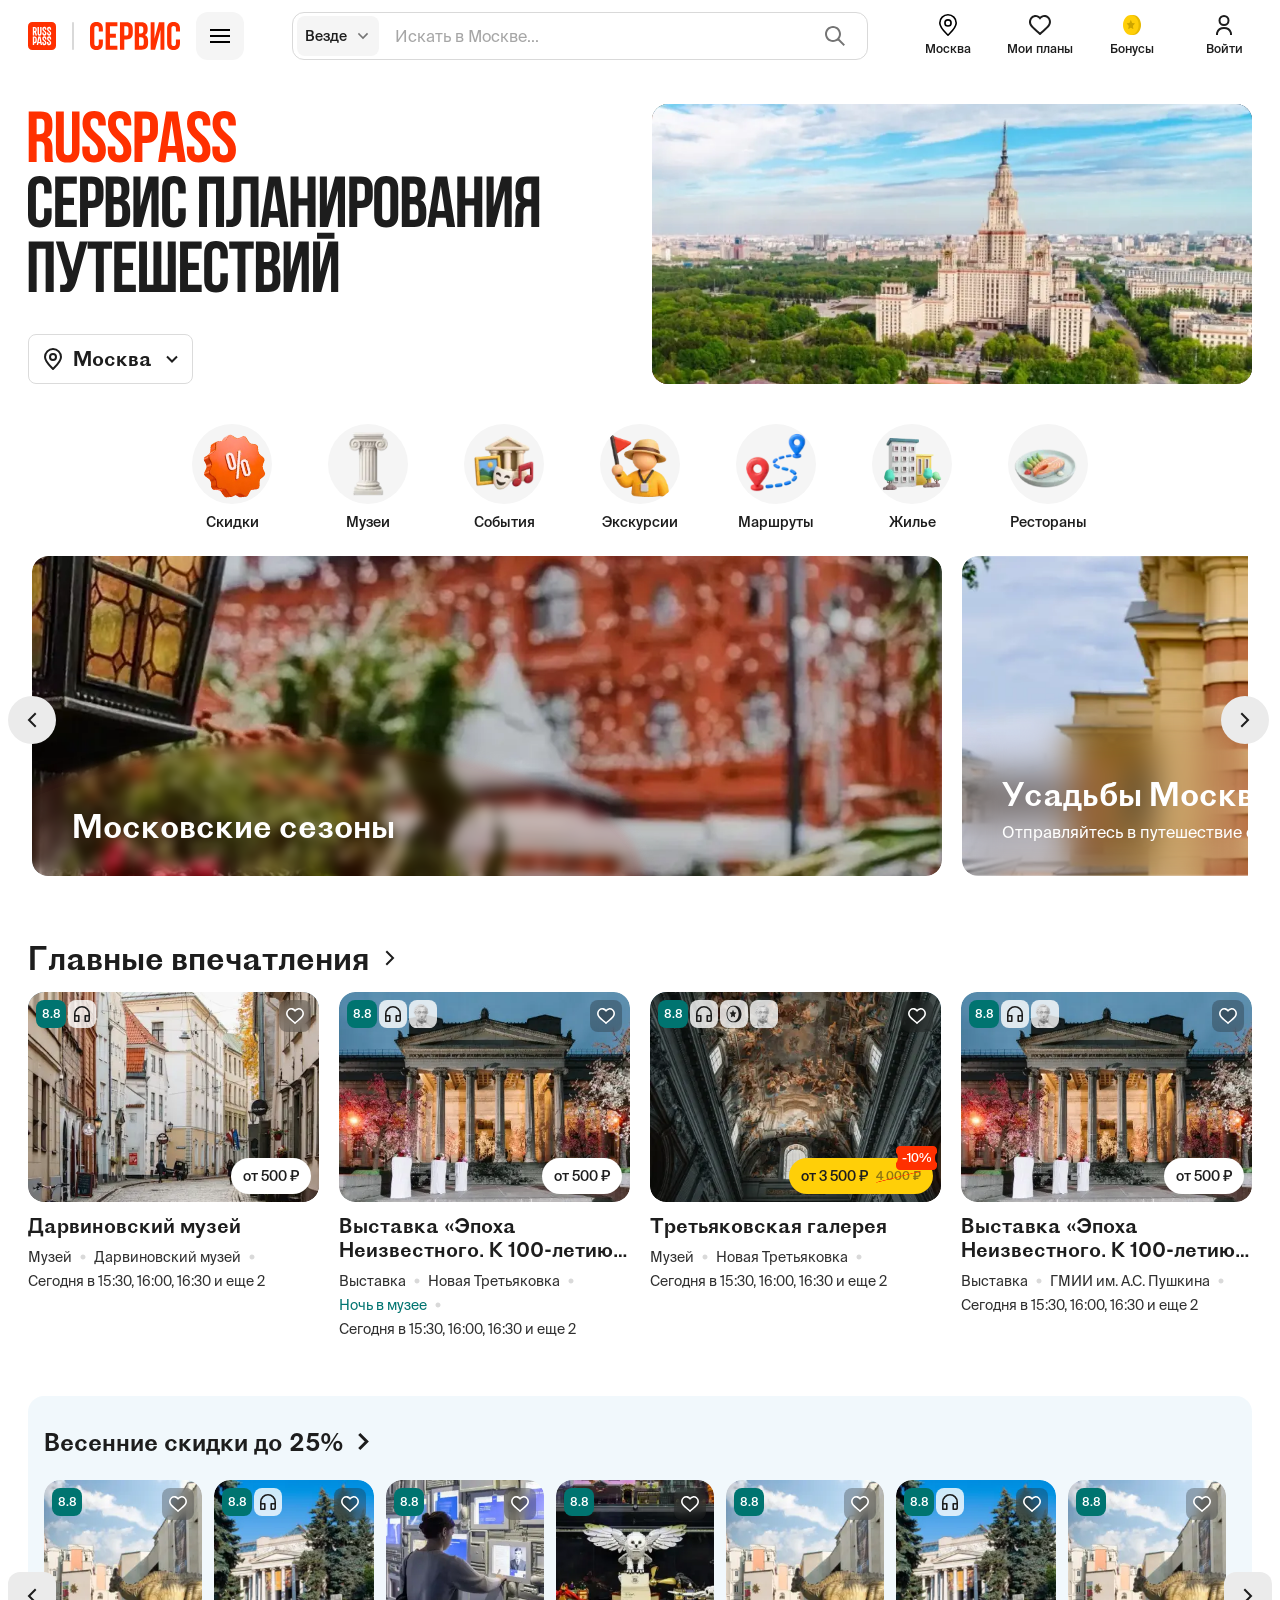
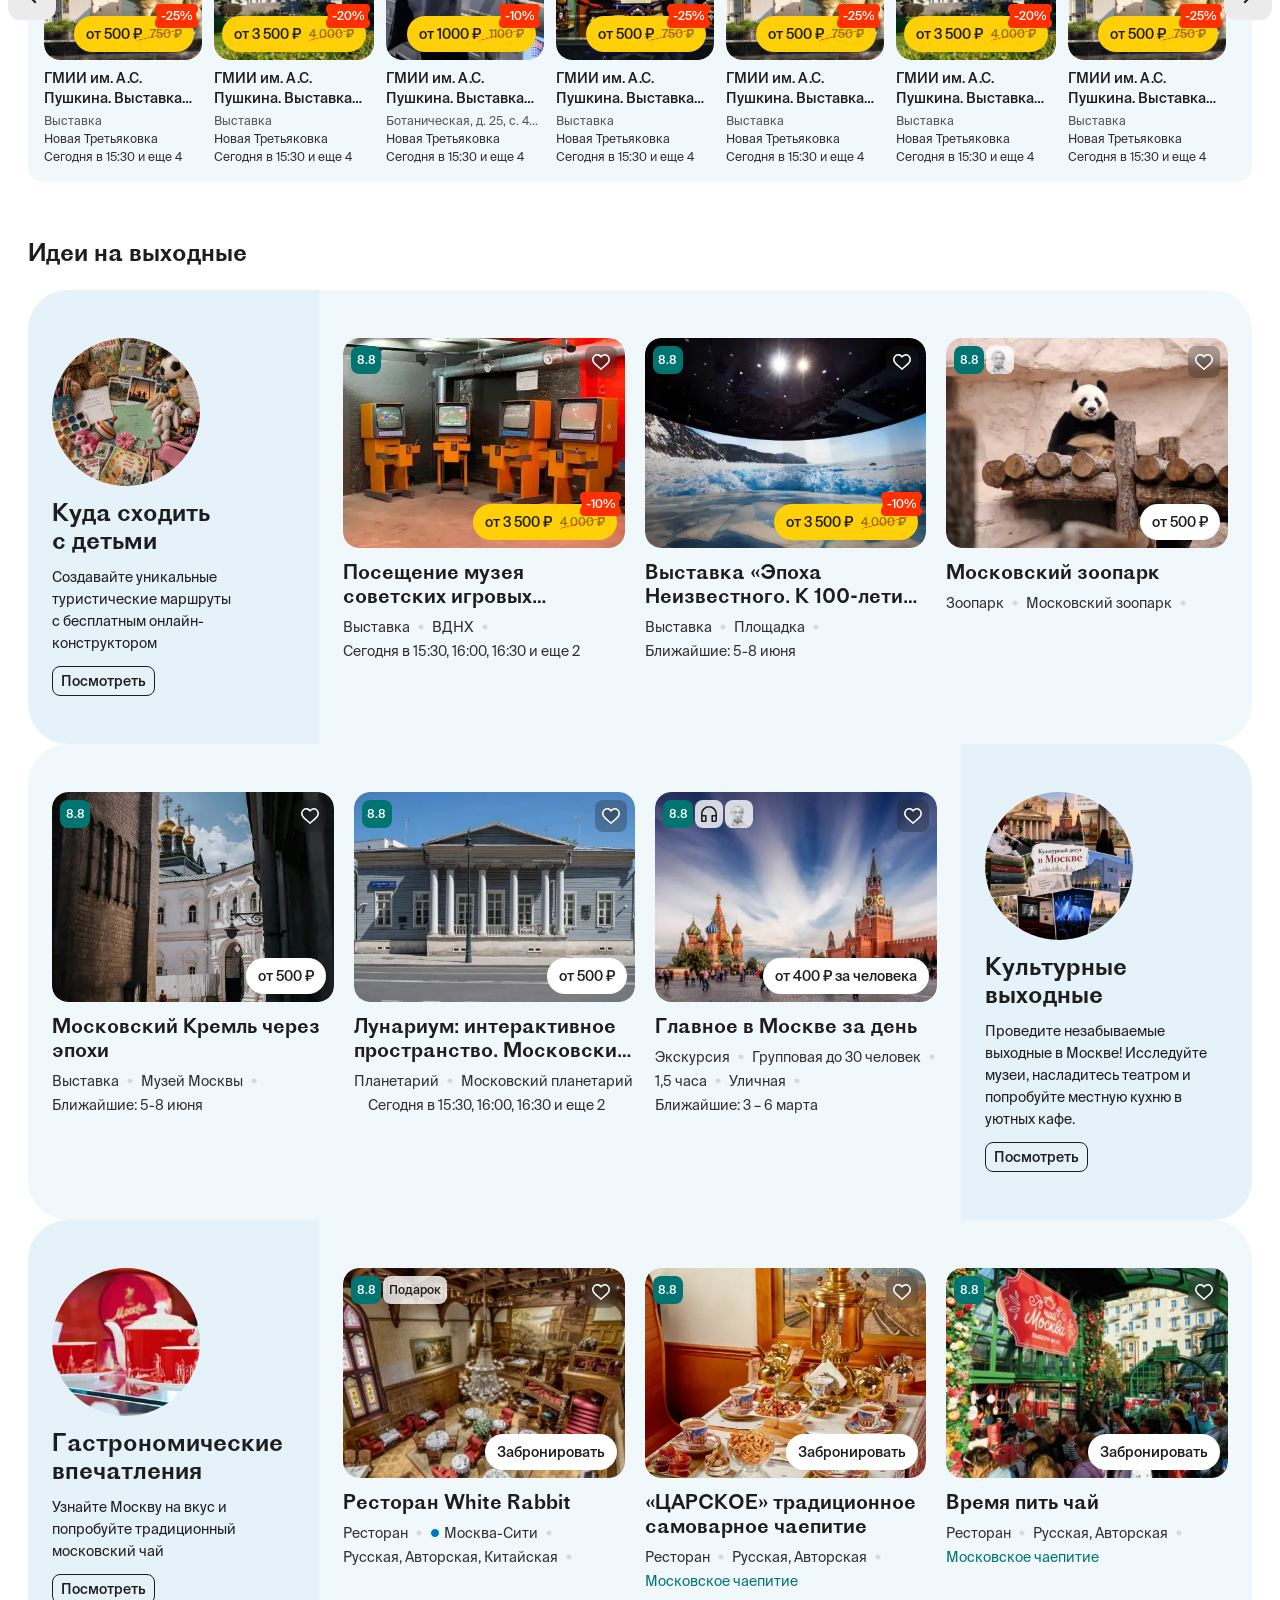
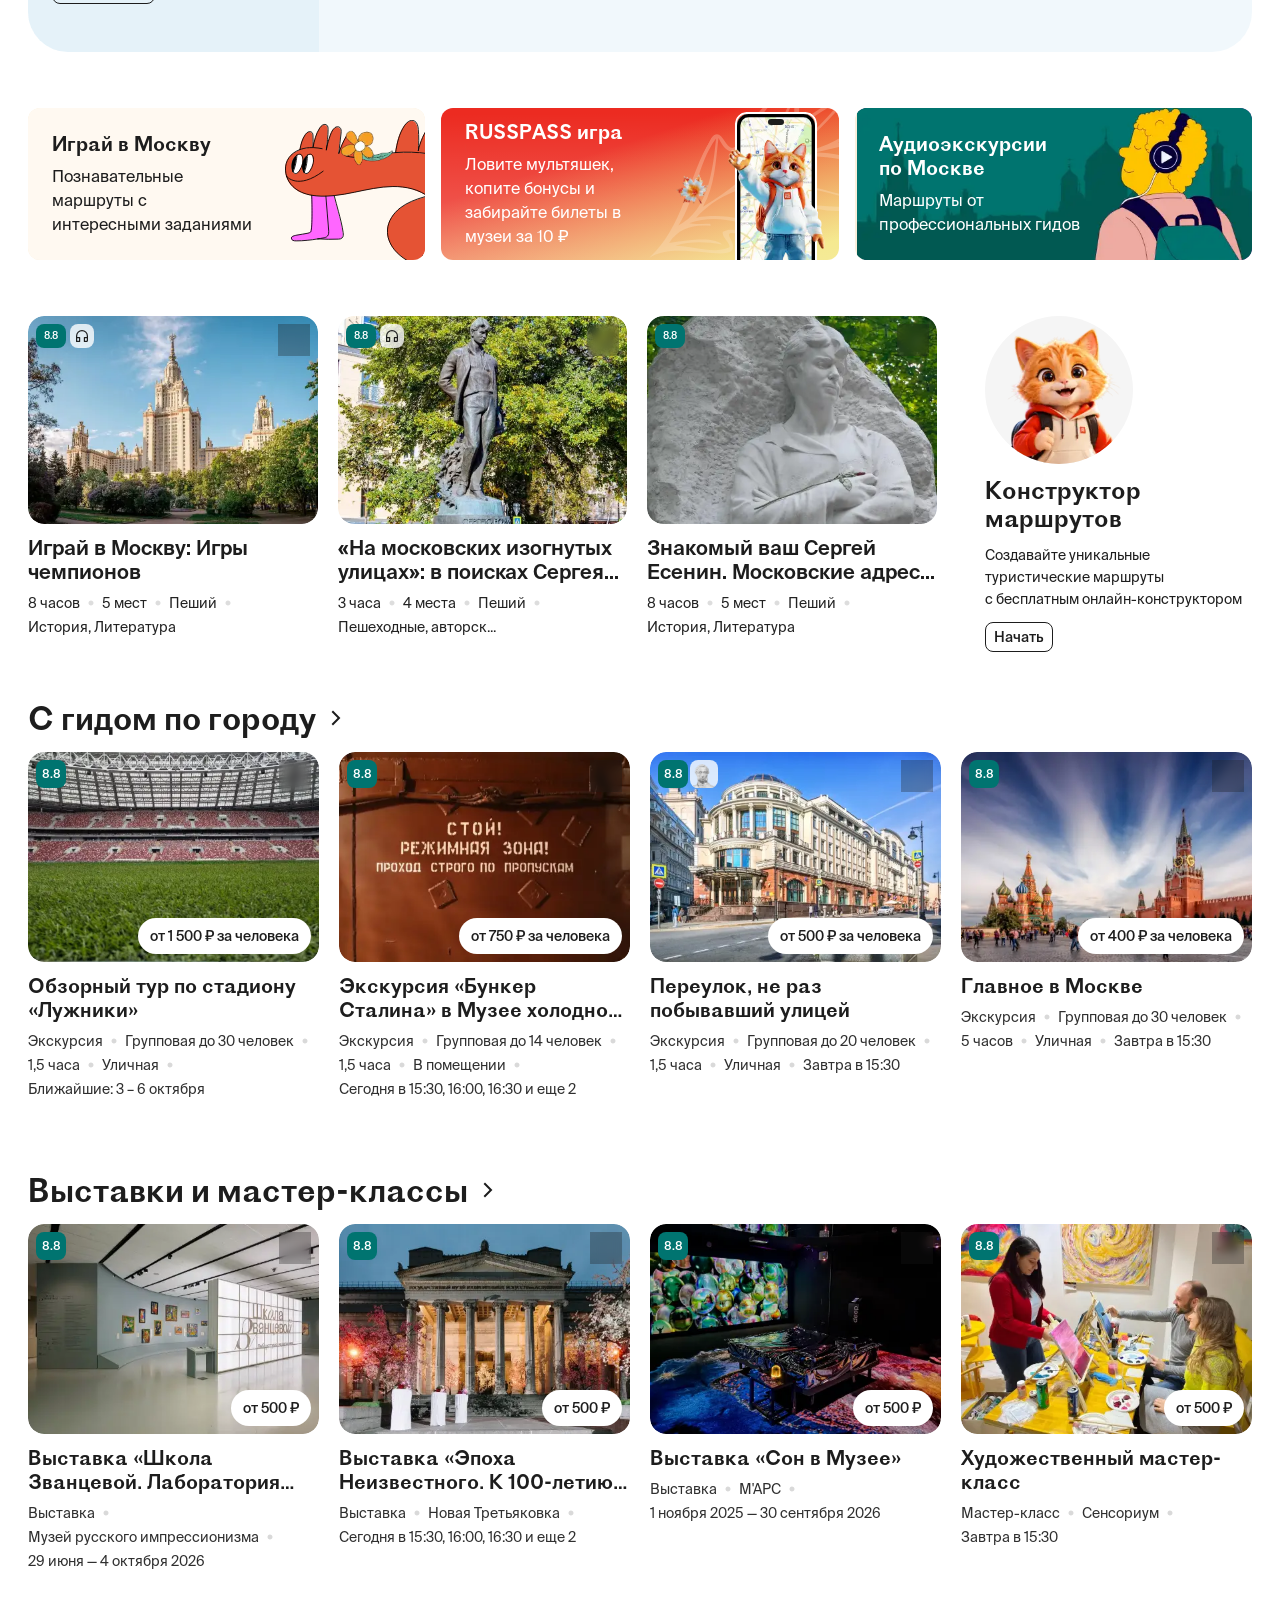
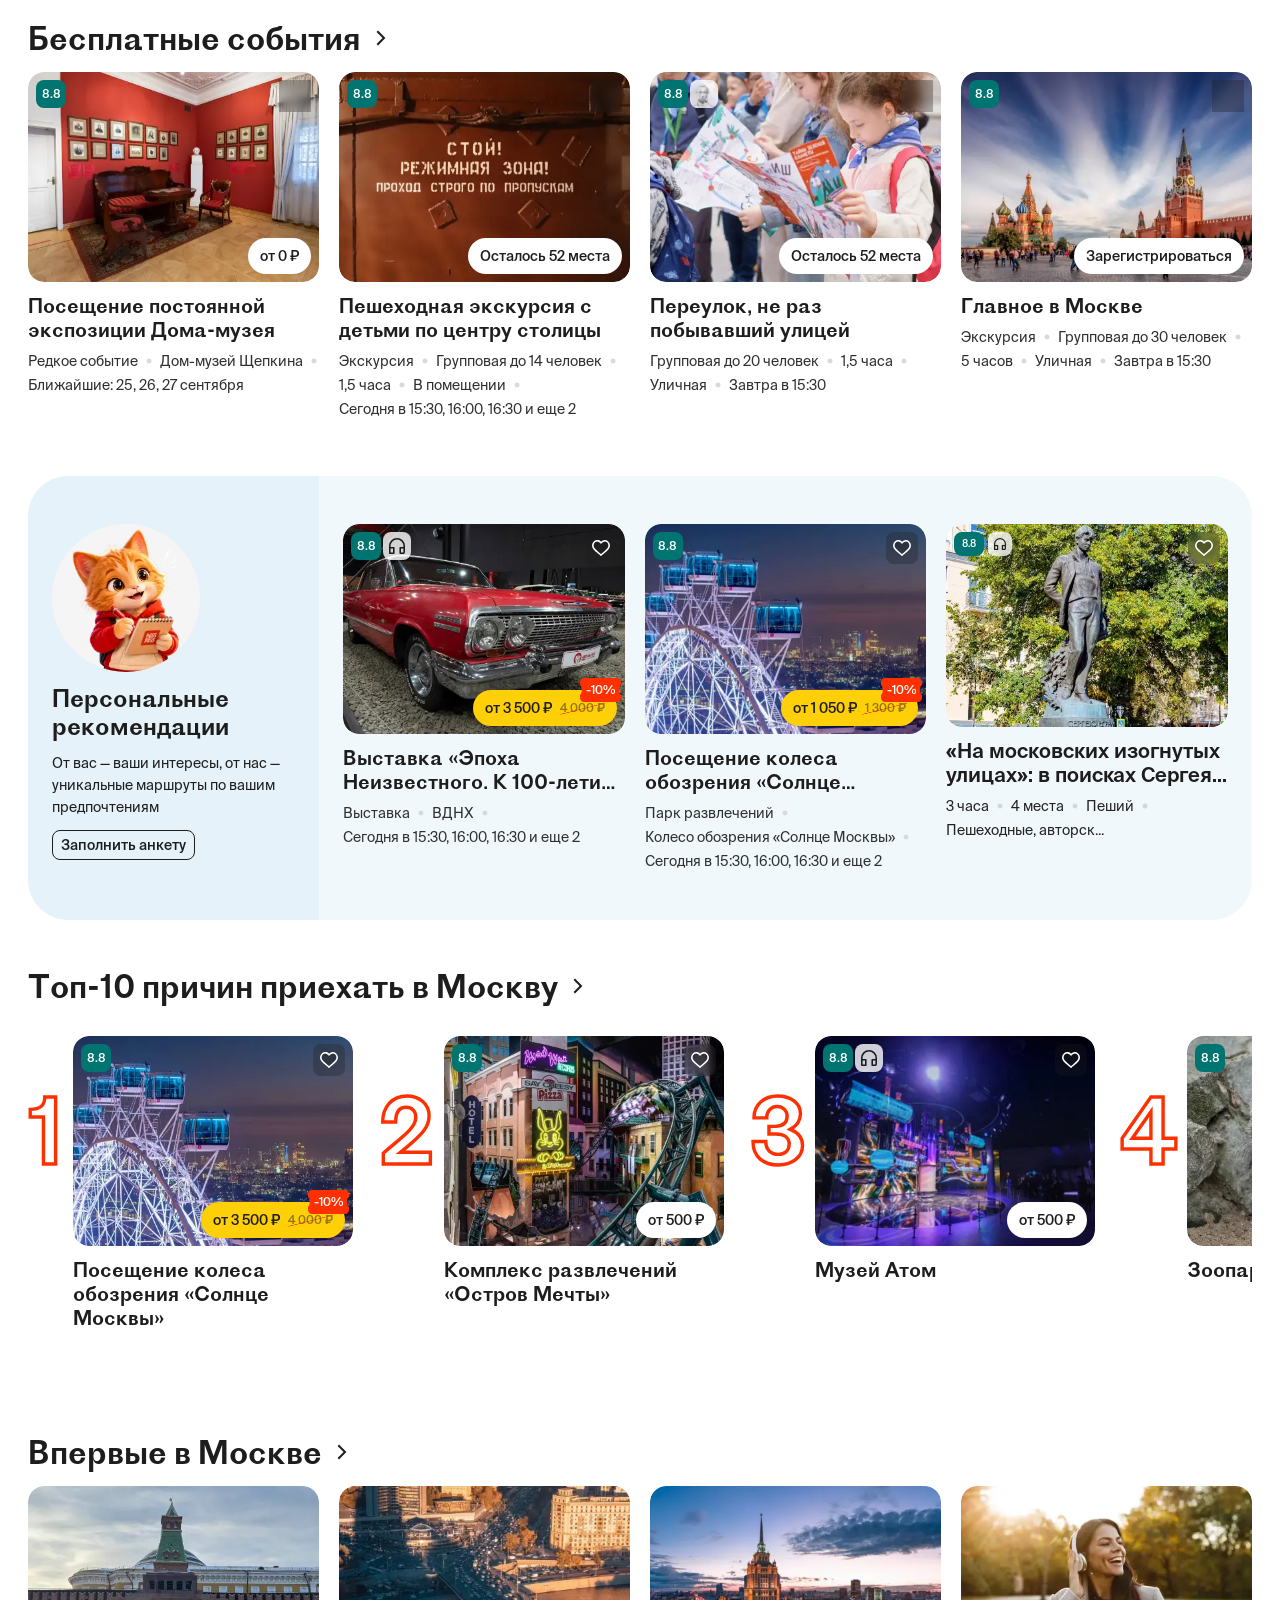
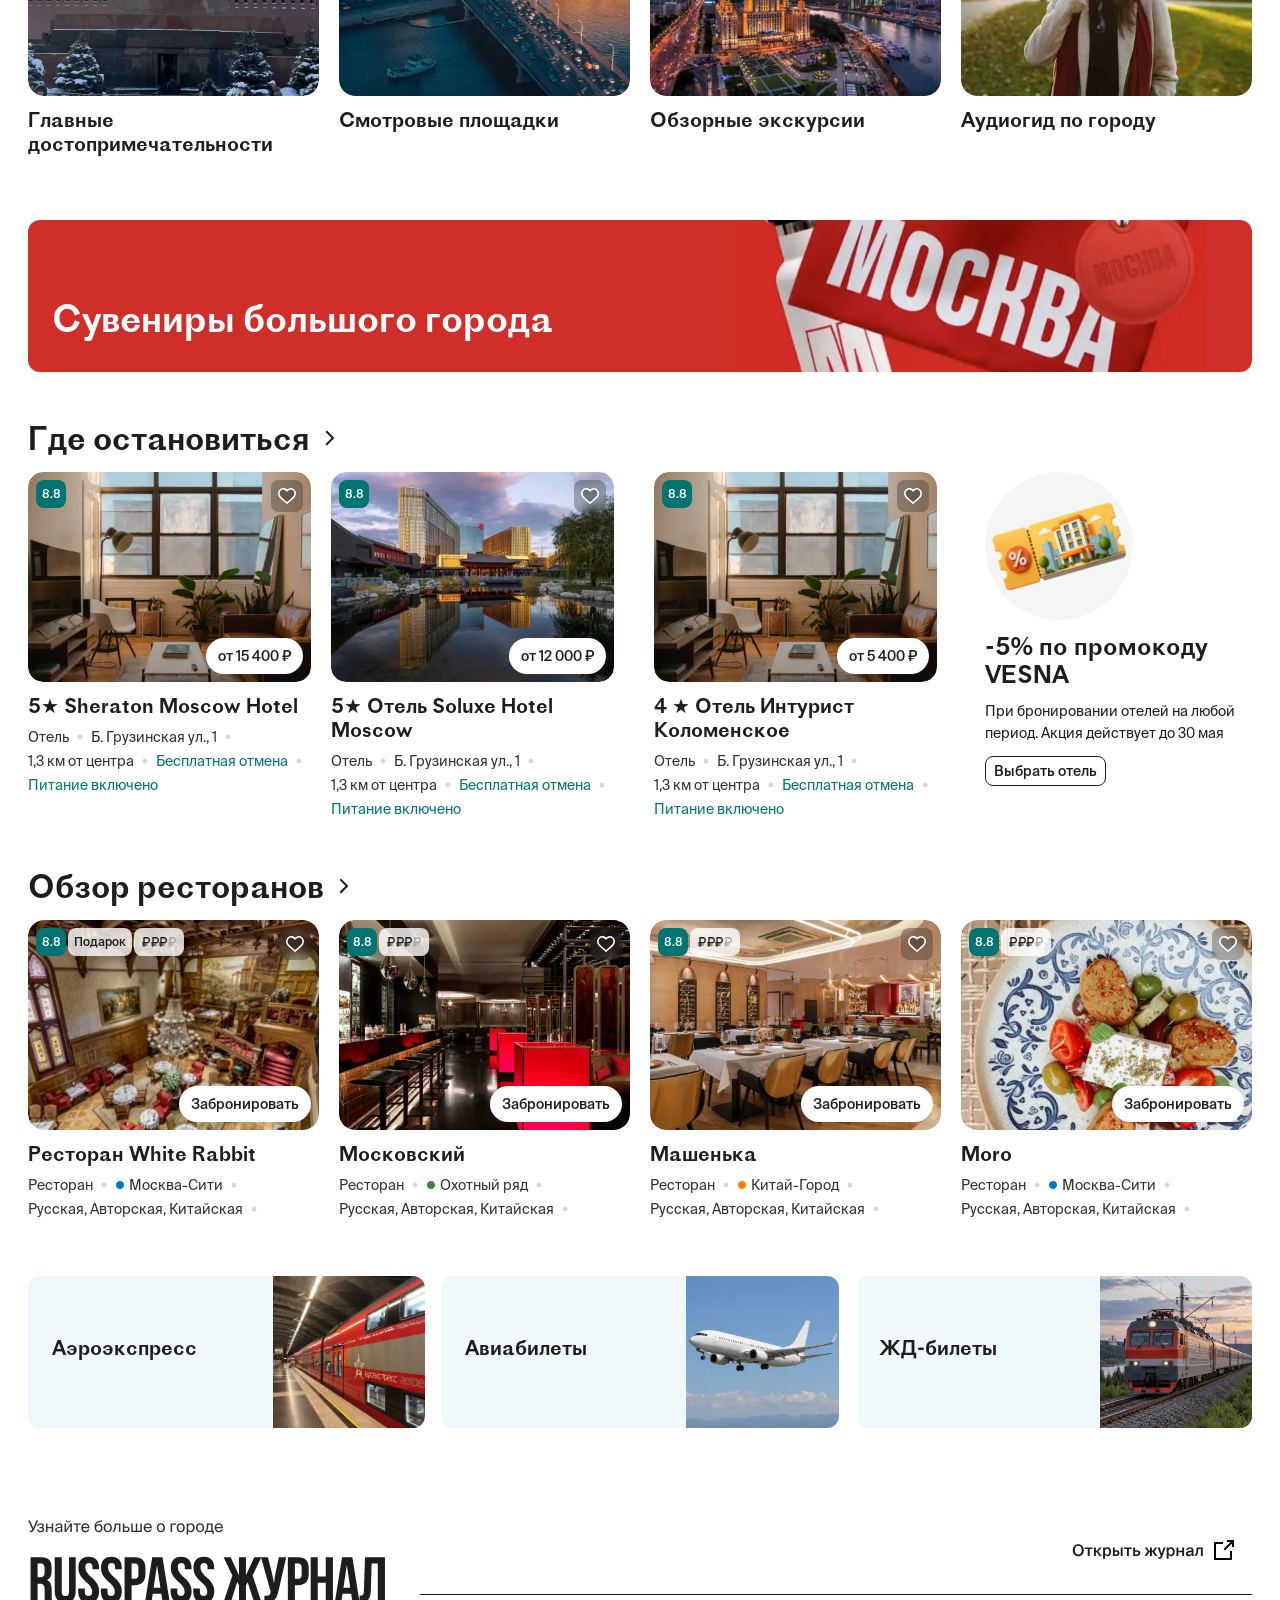
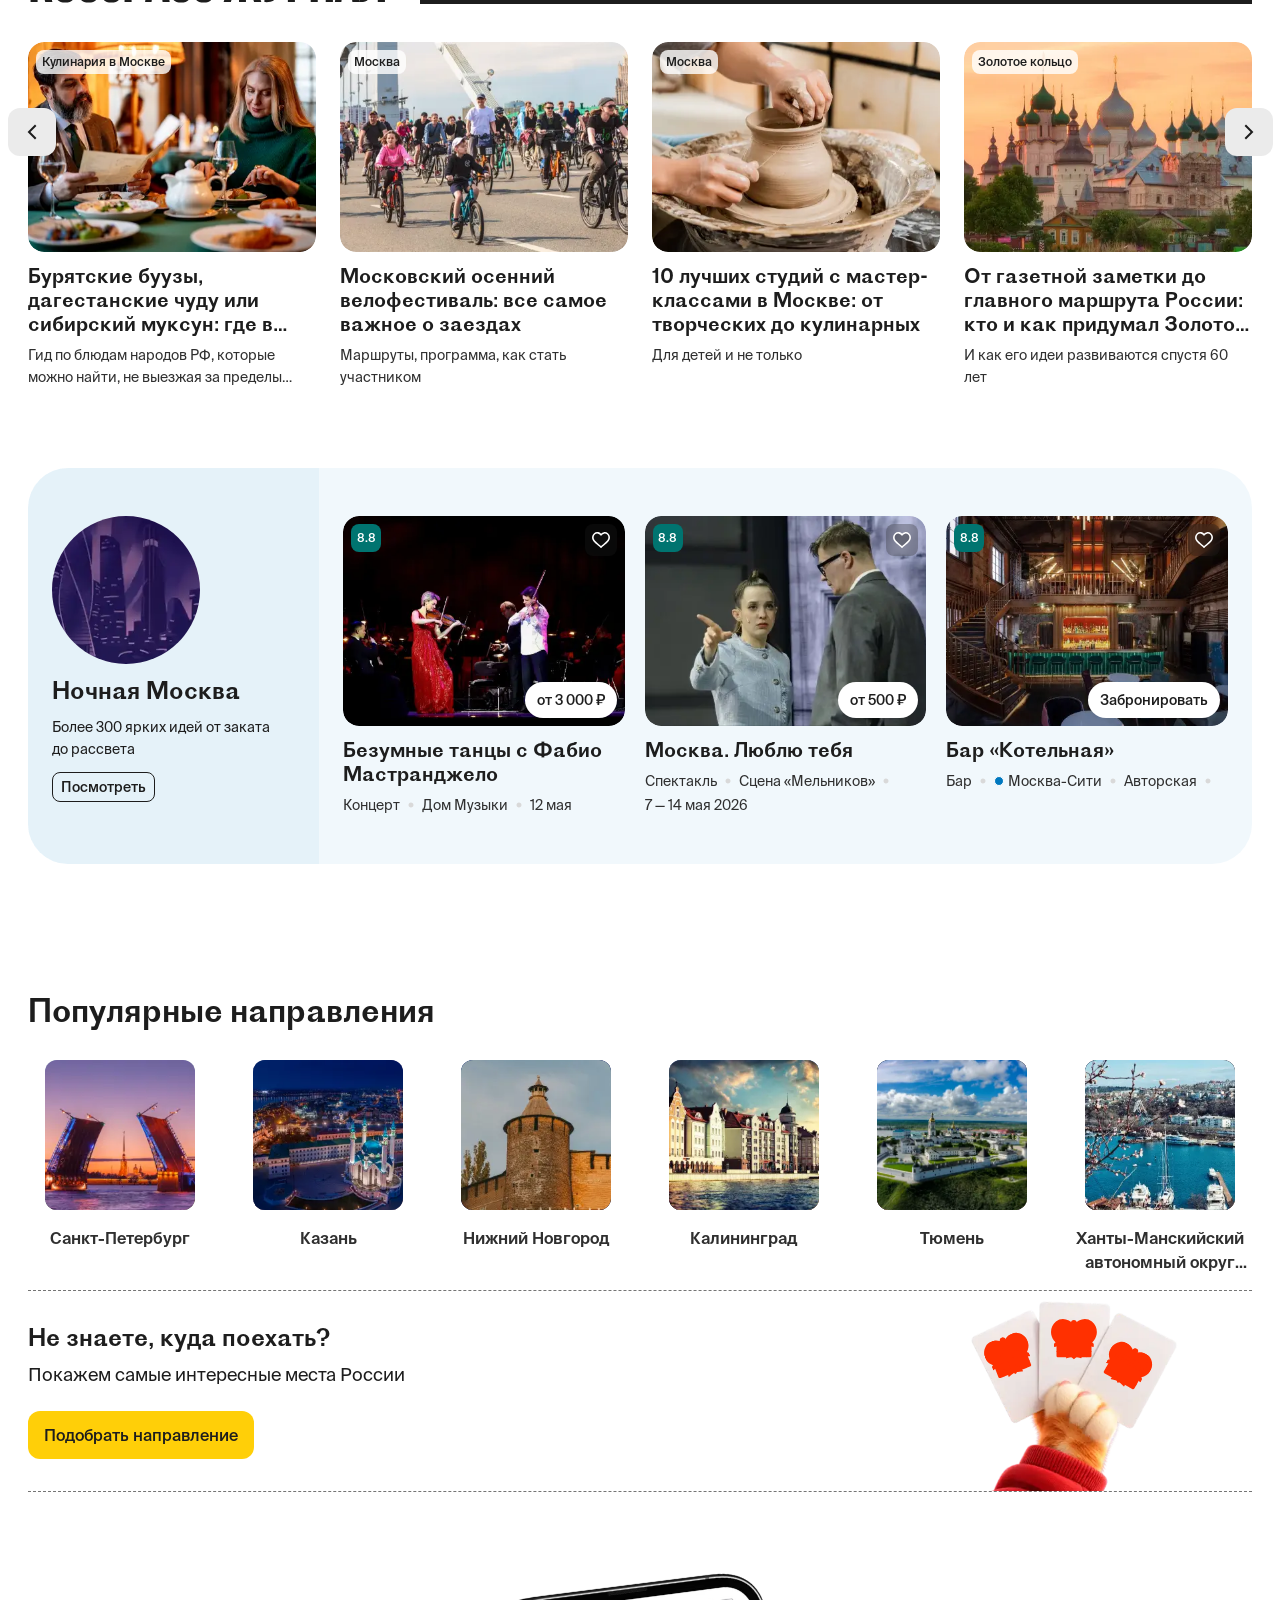
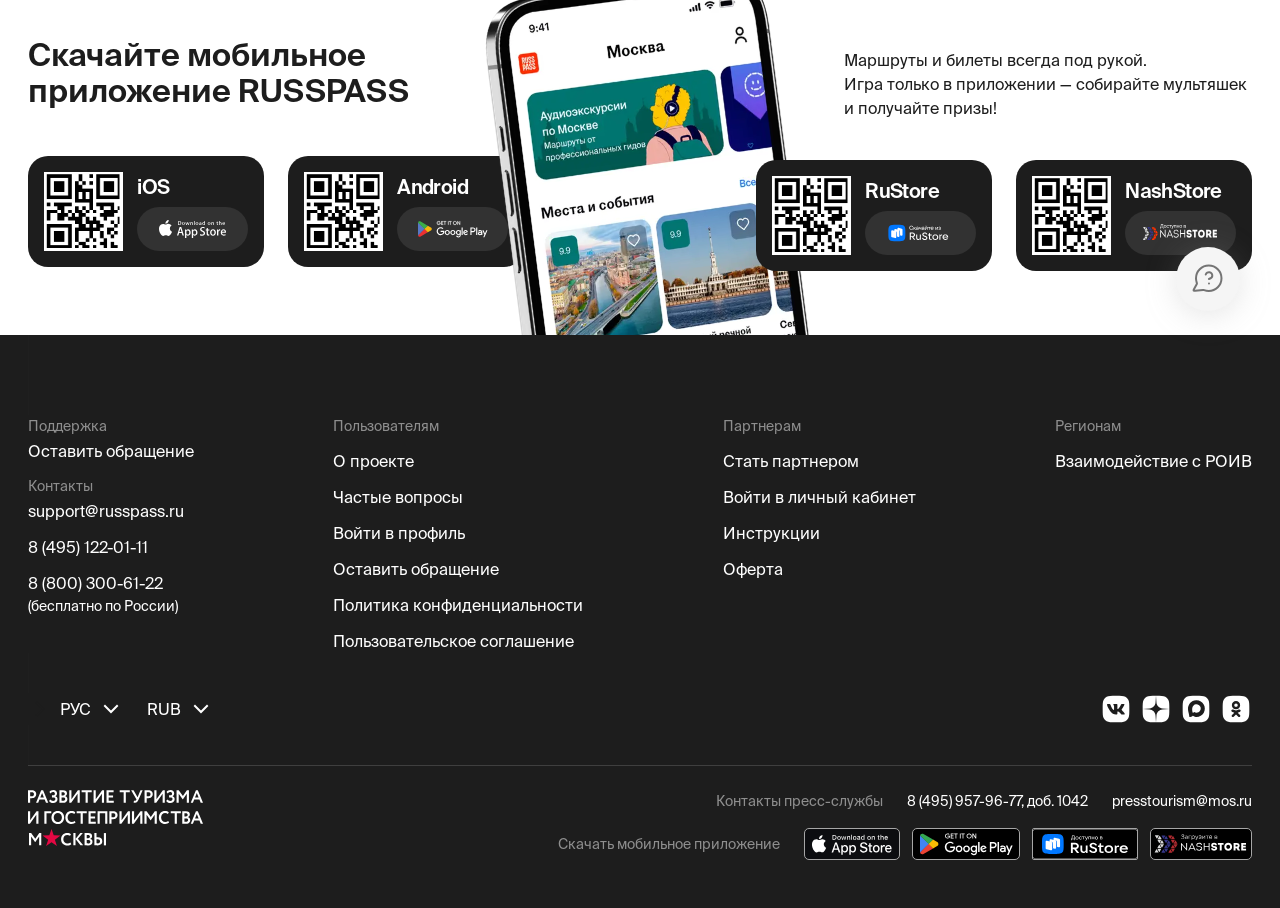
==== commit 5d2bea8b: "Телефон определяется по экрану: iPhone и Android открывают мобильную версию Co-Authored-By: Claude O" ====
--- a/index.html
+++ b/index.html
@@ -1,5 +1,5 @@
 <!doctype html>
-<html lang="ru"><head><meta name="robots" content="noindex, nofollow"><title>RUSSPASS — главная, концепт</title><meta charset="utf-8">
+<html lang="ru"><head><meta name="robots" content="noindex, nofollow"><title>RUSSPASS — главная, концепт</title><script>if(!window.__RP&&!/[?&]desktop\b/.test(location.search)&&(matchMedia("(max-width: 767px)").matches||(matchMedia("(pointer: coarse)").matches&&Math.min(screen.width,screen.height)<768)))location.replace("mobile.html")</script><meta charset="utf-8">
 <style id="base">@font-face{font-family:"Suisse Intl:Regular";src:url(assets/fonts/SuisseIntl-Regular.otf) format("opentype")}
 @font-face{font-family:"Suisse Intl:Medium";src:url(assets/fonts/SuisseIntl-Medium.otf) format("opentype")}
 @font-face{font-family:"Suisse Intl:SemiBold";src:url(assets/fonts/SuisseIntl-SemiBold.otf) format("opentype")}
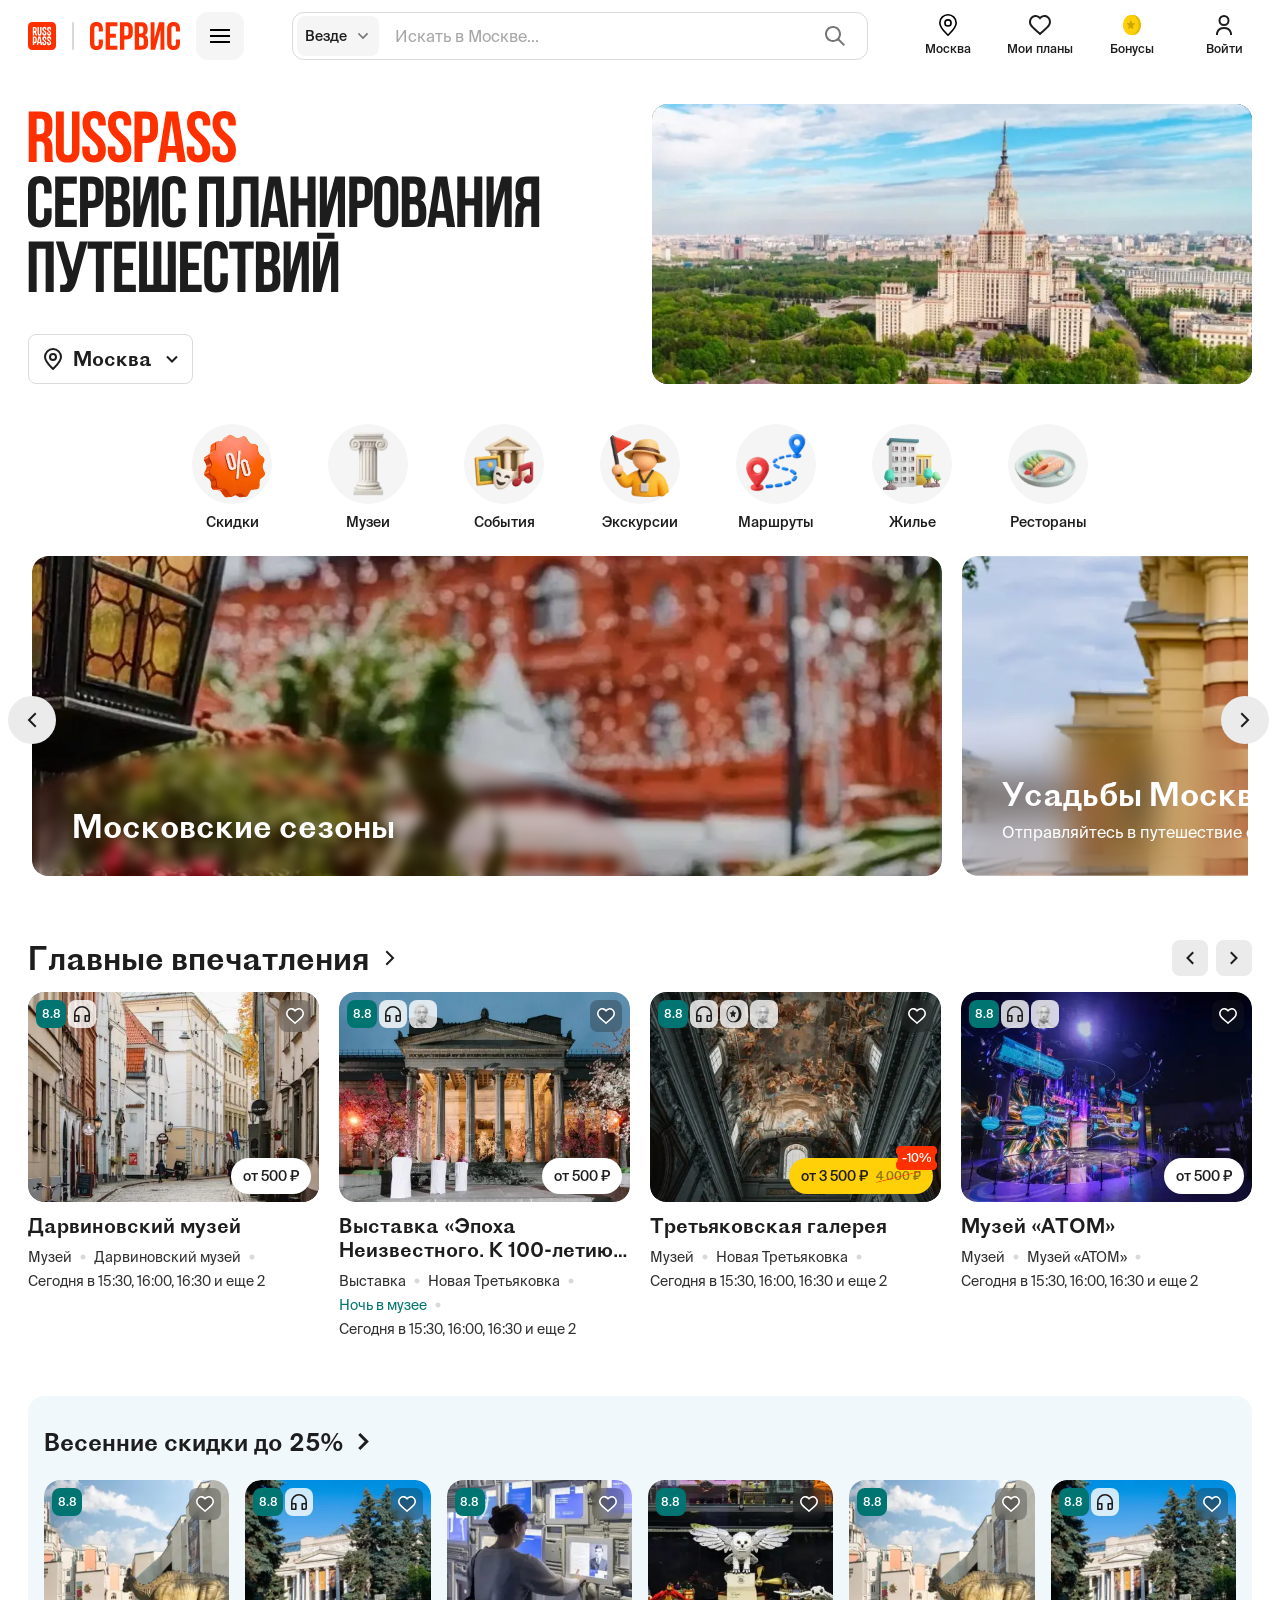
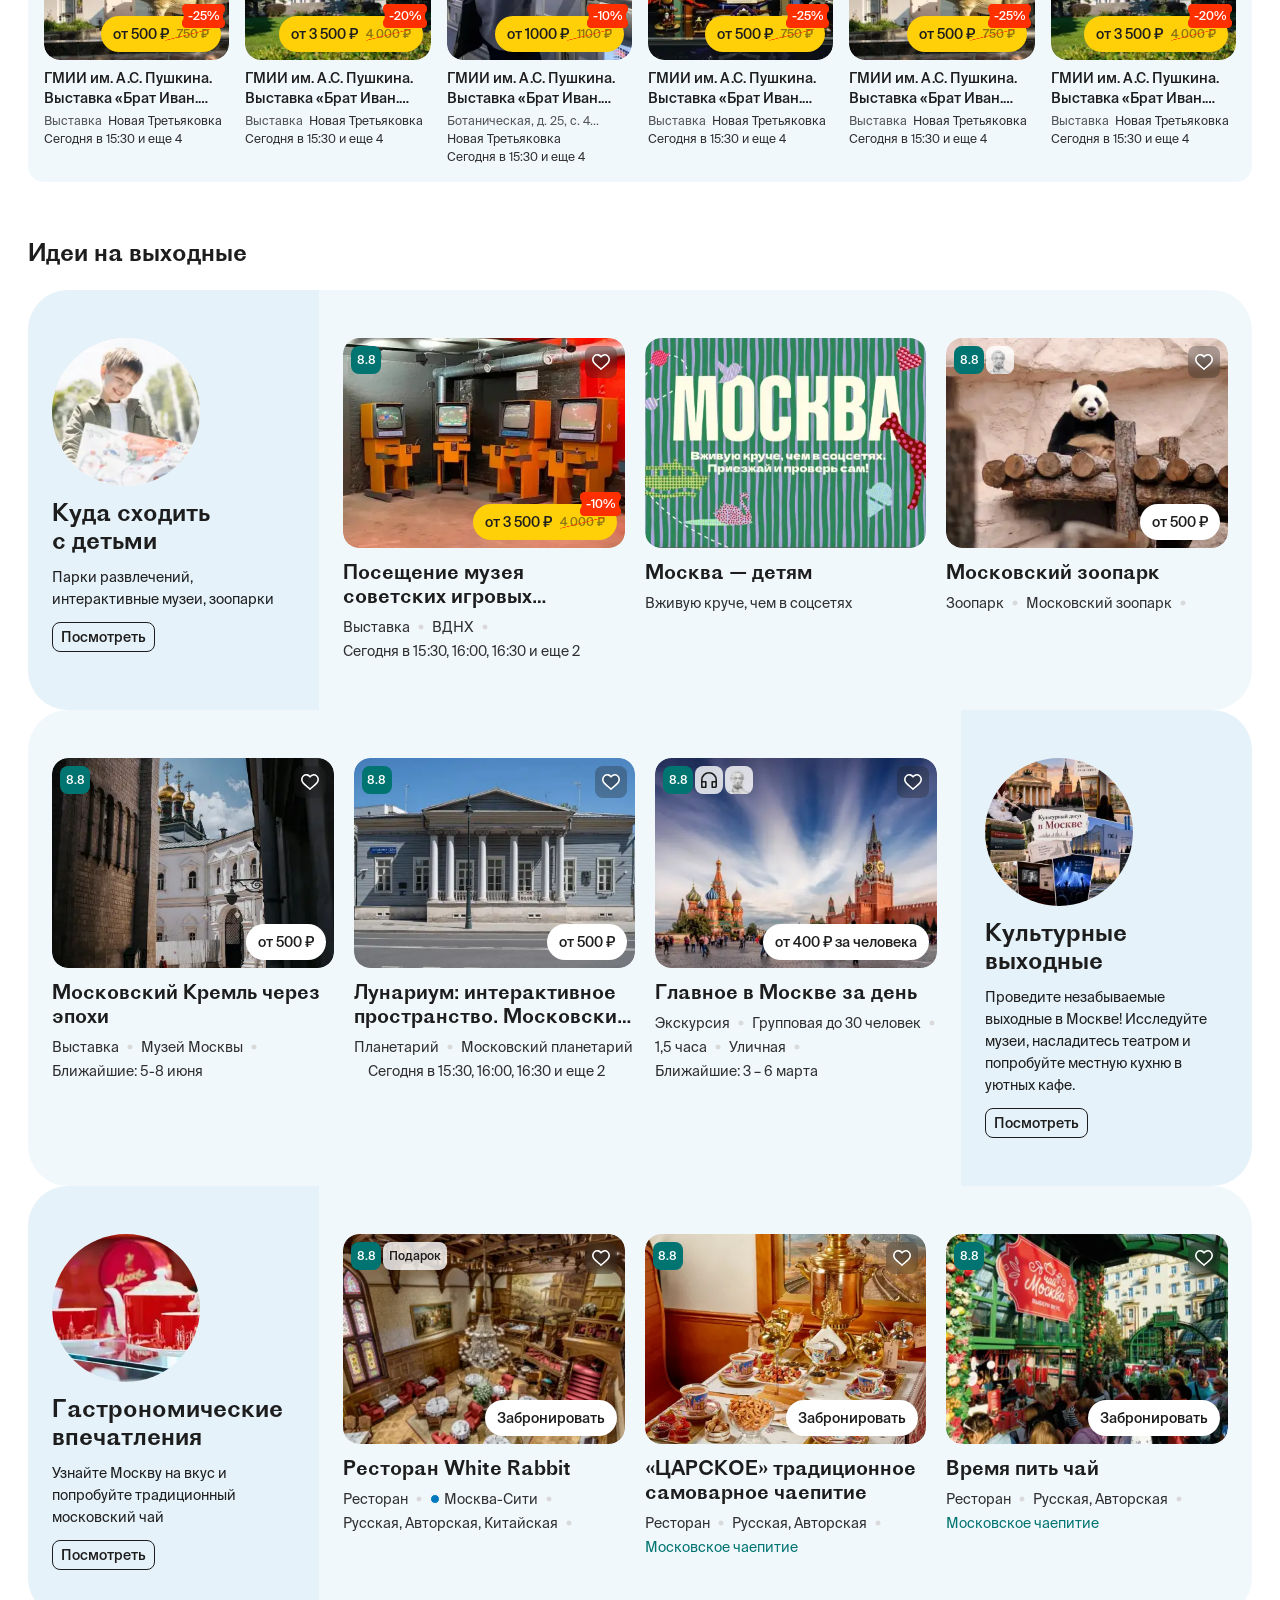
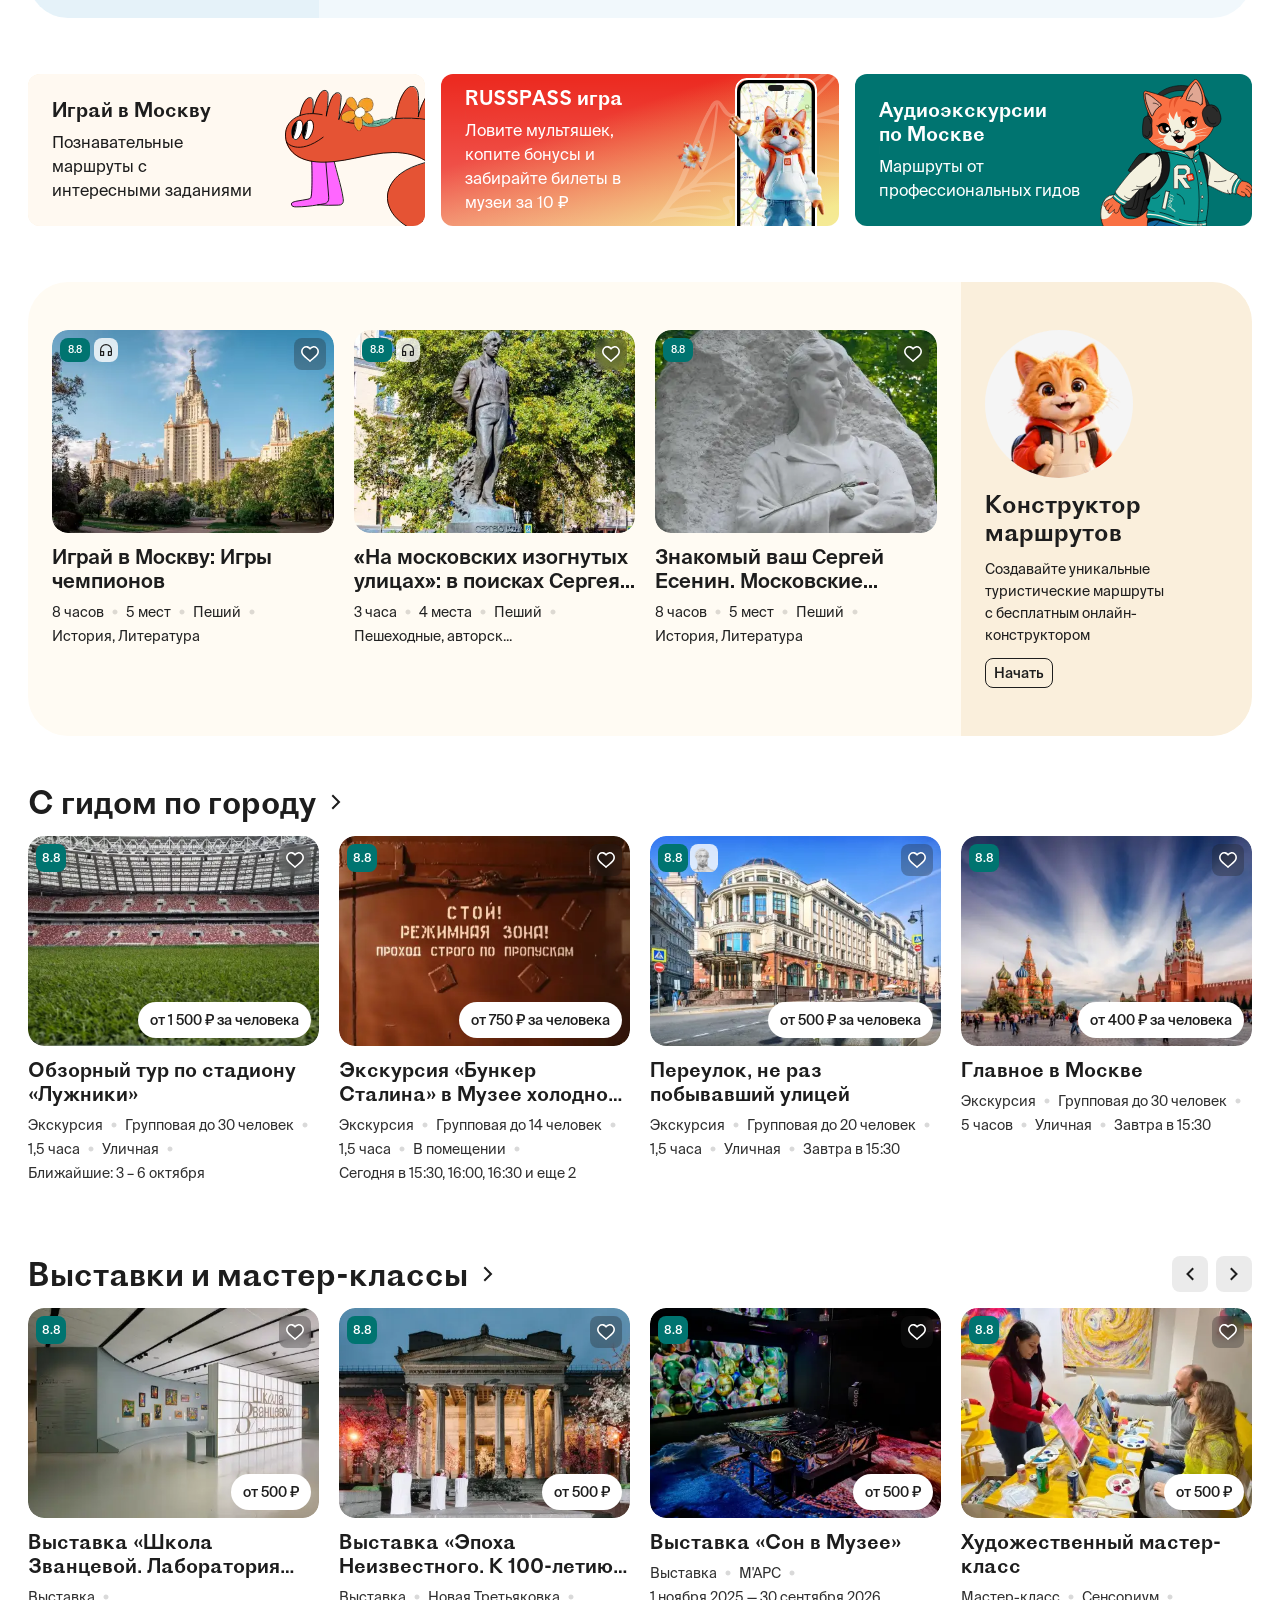
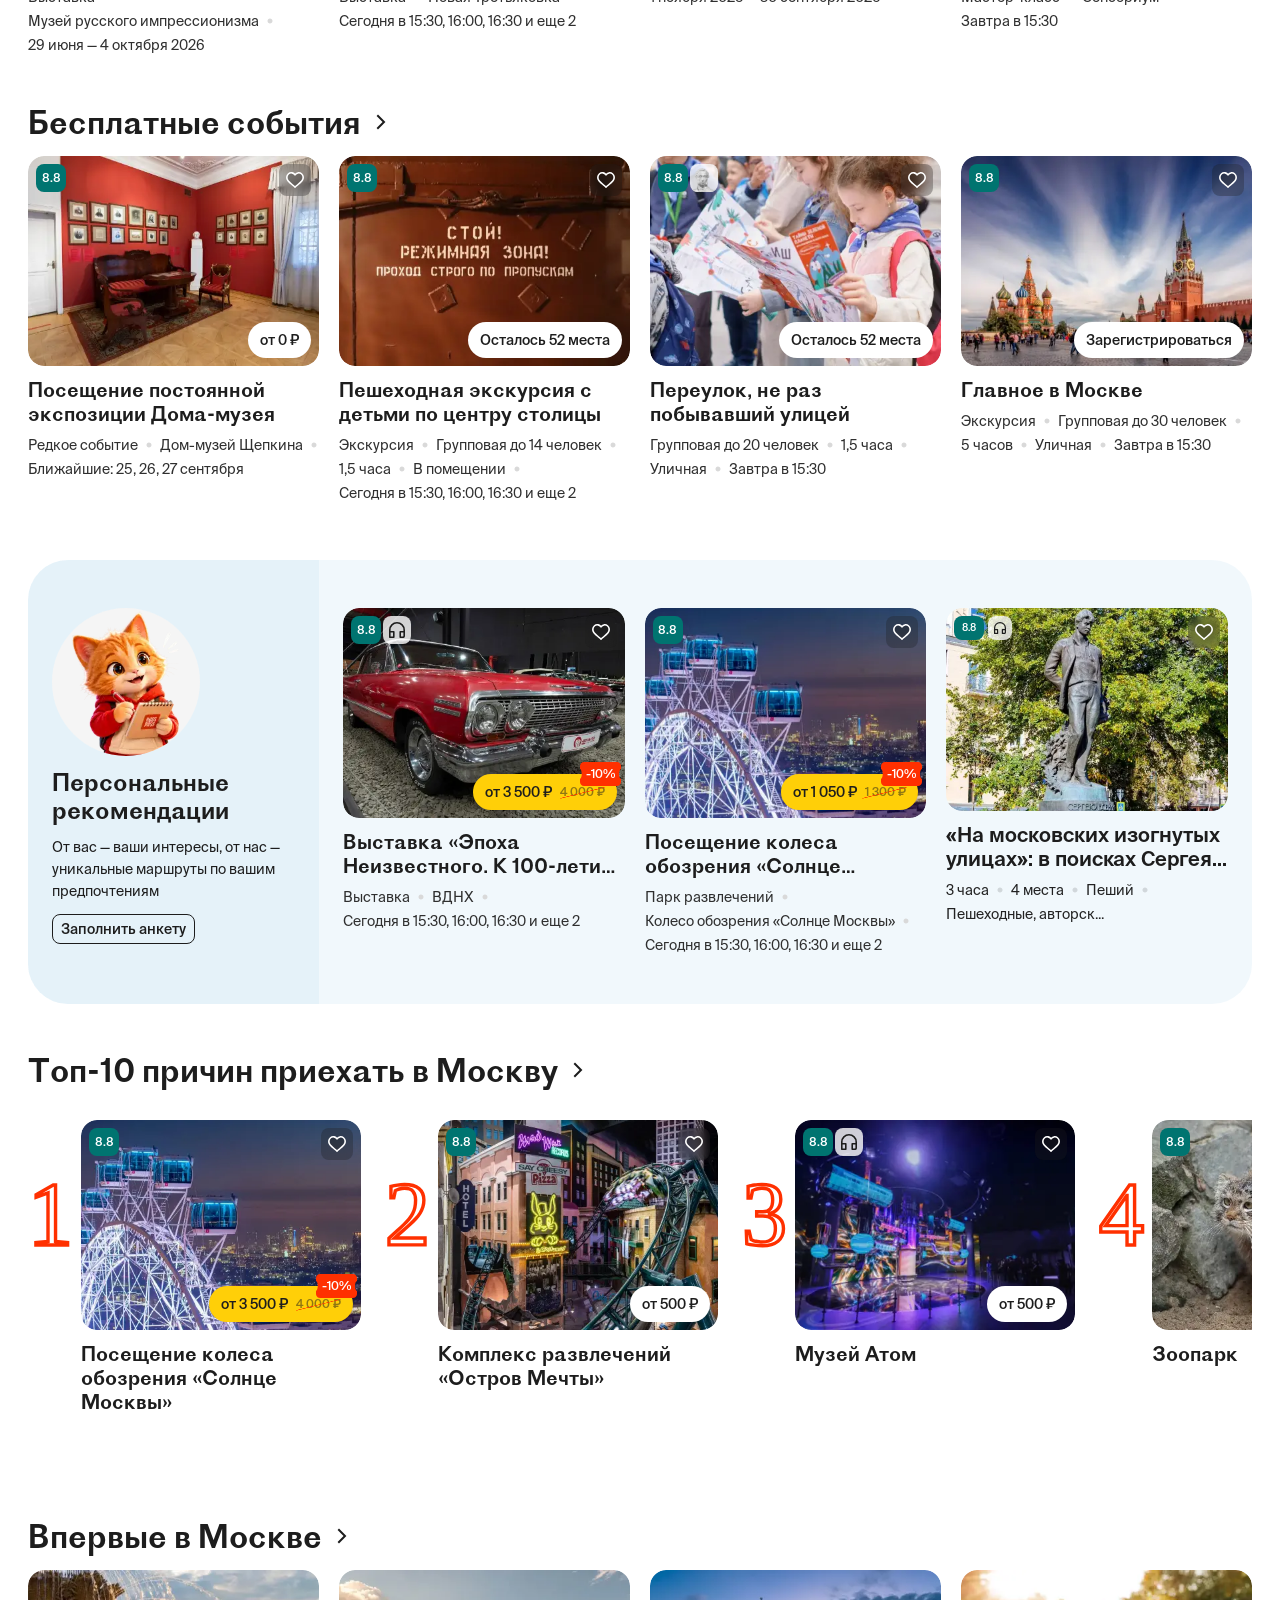
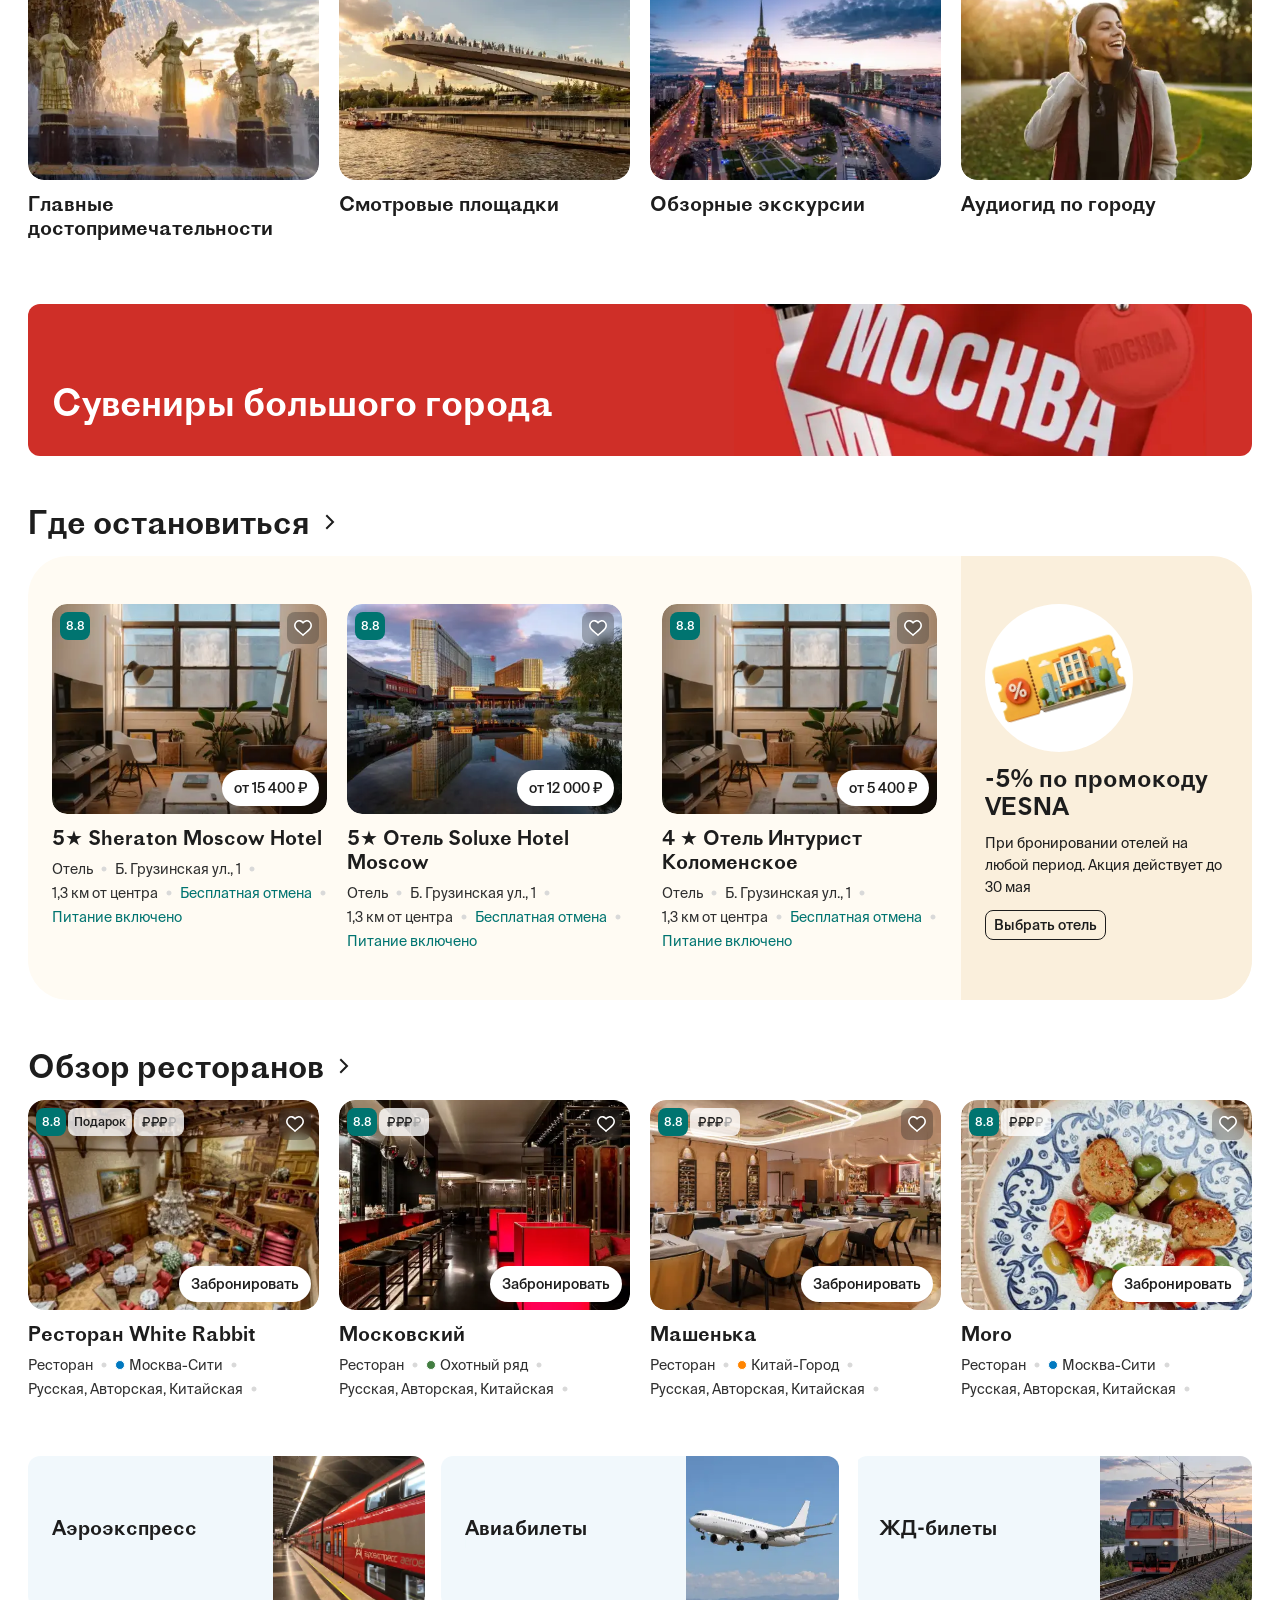
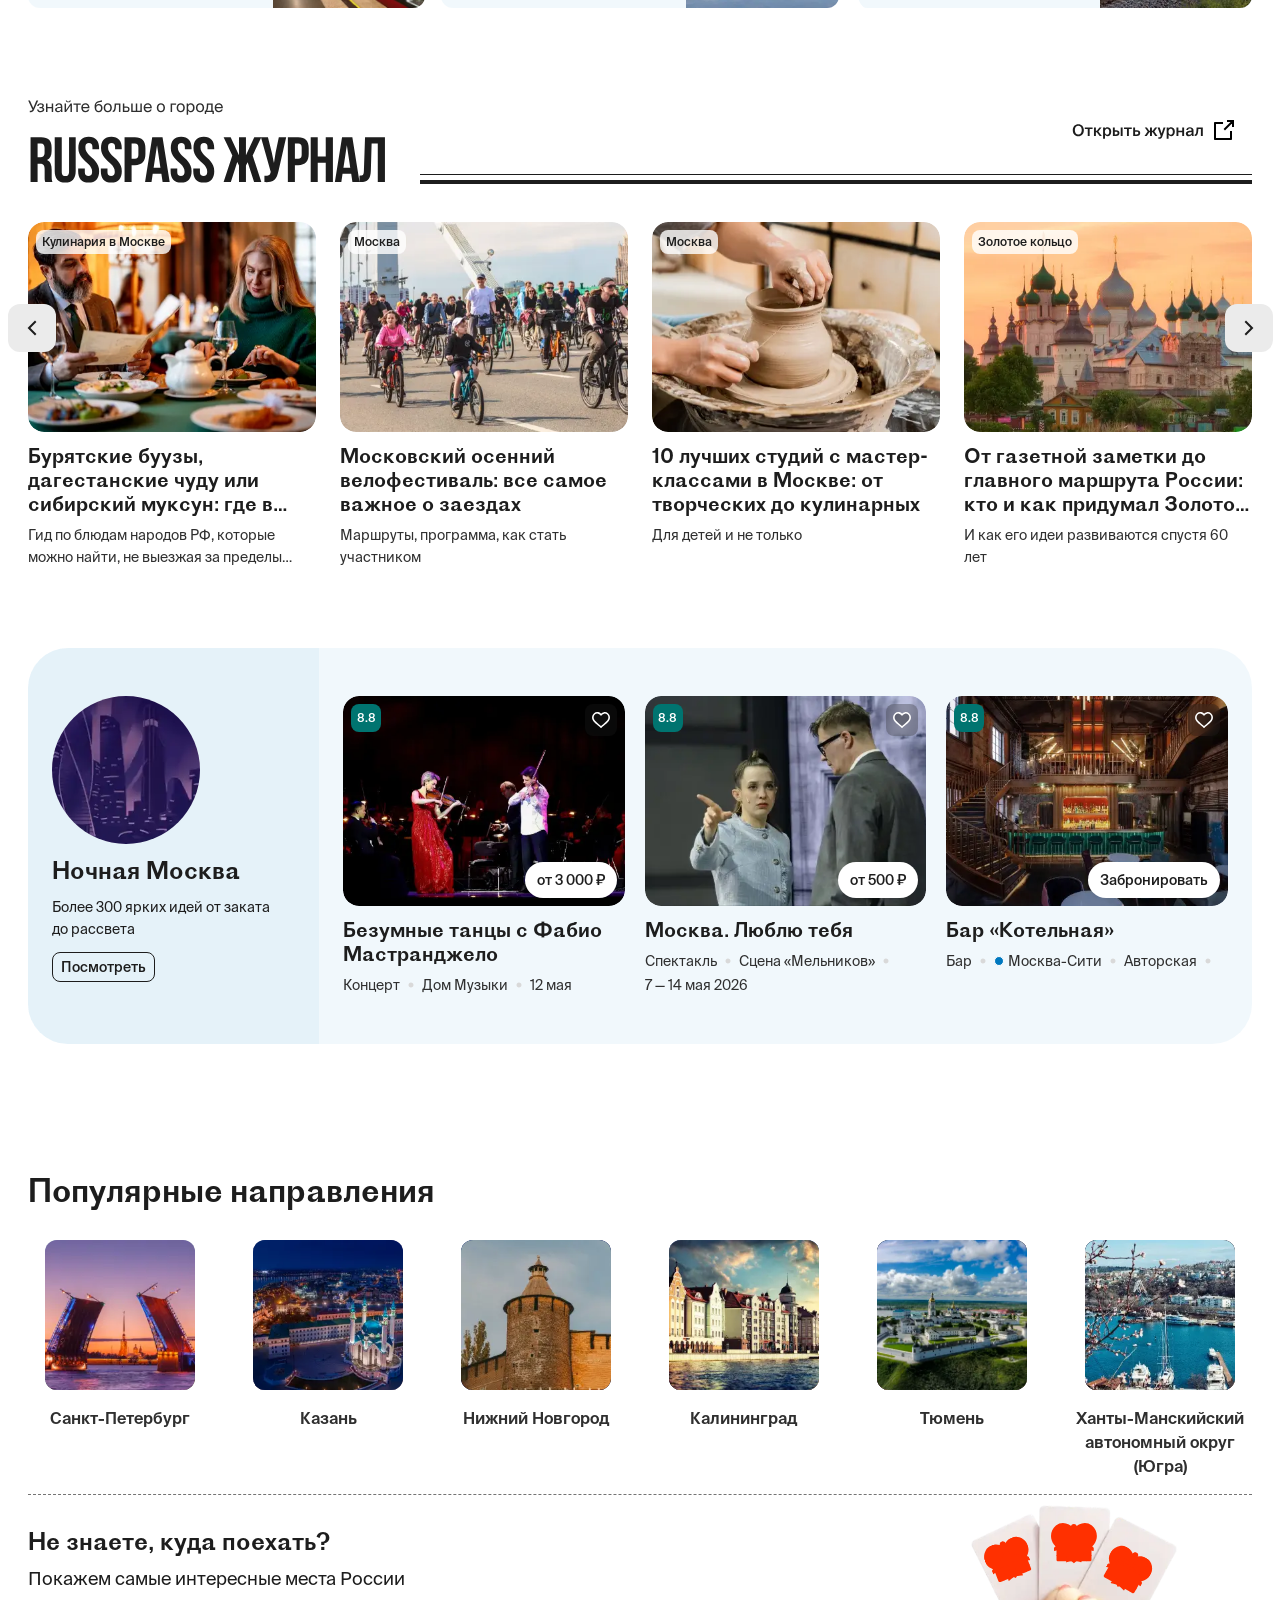
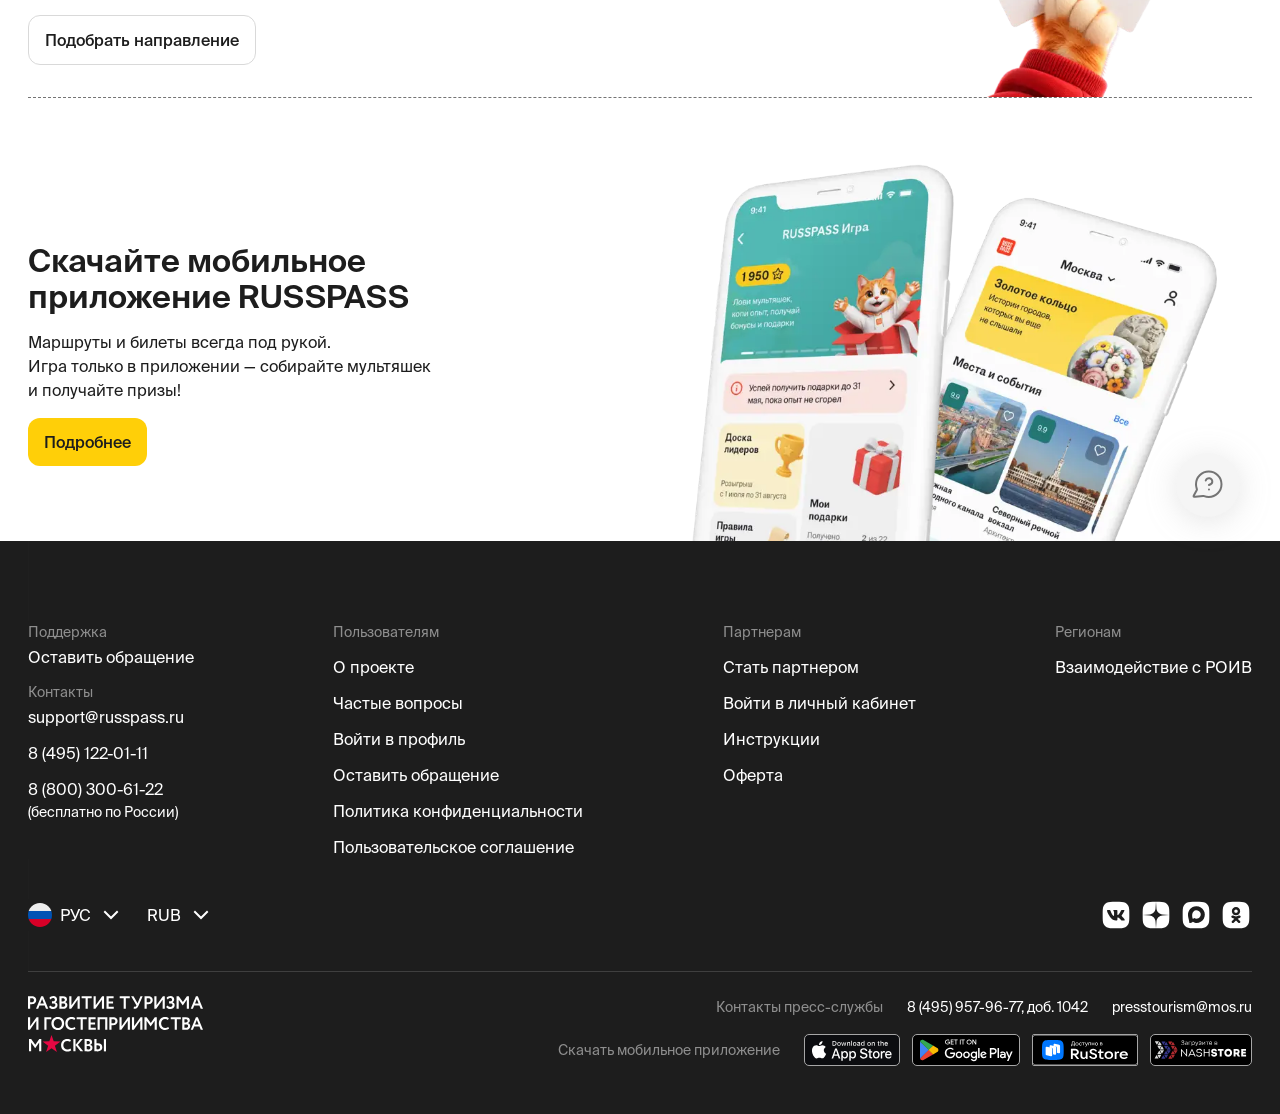
==== commit 0aac99ff: "Новый контент из Figma: карточки, фото, стрелки прокрутки в подборках, блок приложения Co-Authored-B" ====
--- a/index.html
+++ b/index.html
@@ -220,9 +220,6 @@
   .inset-\[0\.22\%_24\.34\%_26\.3\%_0\.17\%\] {
     inset: 0.22% 24.34% 26.3% 0.17%;
   }
-  .inset-\[0\.86\%_0\.18\%_-0\.6\%_0\.2\%\] {
-    inset: 0.86% 0.18% -0.6% 0.2%;
-  }
   .inset-\[0_-34\.7\%_-11\.62\%_-4\.39\%\] {
     inset: 0 -34.7% -11.62% -4.39%;
   }
@@ -247,15 +244,6 @@
   .inset-\[15\.7\%_9\.02\%_15\.3\%_9\.2\%\] {
     inset: 15.7% 9.02% 15.3% 9.2%;
   }
-  .inset-\[15\.53\%_9\.51\%_11\.48\%_9\.48\%\] {
-    inset: 15.53% 9.51% 11.48% 9.48%;
-  }
-  .inset-\[15\.53\%_75\.15\%_20\.68\%_9\.48\%\] {
-    inset: 15.53% 75.15% 20.68% 9.48%;
-  }
-  .inset-\[16\.37\%_10\.22\%_66\.17\%_32\.35\%\] {
-    inset: 16.37% 10.22% 66.17% 32.35%;
-  }
   .inset-\[20\.83\%_10\.16\%_20\.83\%_71\.09\%\] {
     inset: 20.83% 10.16% 20.83% 71.09%;
   }
@@ -286,9 +274,6 @@
   .inset-\[38\.33\%_0_39\.14\%_0\] {
     inset: 38.33% 0 39.14% 0;
   }
-  .inset-\[45\%_9\.51\%_11\.48\%_31\.42\%\] {
-    inset: 45% 9.51% 11.48% 31.42%;
-  }
   .inset-\[69\.77\%_55\.35\%_0_0\.33\%\] {
     inset: 69.77% 55.35% 0 0.33%;
   }
@@ -331,9 +316,6 @@
   .top-\[-3\.14\%\] {
     top: -3.14%;
   }
-  .top-\[-4\.92px\] {
-    top: -4.92px;
-  }
   .top-\[-5px\] {
     top: -5px;
   }
@@ -349,15 +331,15 @@
   .top-\[-16\.61\%\] {
     top: -16.61%;
   }
-  .top-\[-18\.97\%\] {
-    top: -18.97%;
-  }
   .top-\[-19\.32px\] {
     top: -19.32px;
   }
   .top-\[-26\.94\%\] {
     top: -26.94%;
   }
+  .top-\[-32\.19px\] {
+    top: -32.19px;
+  }
   .top-\[-52\.81px\] {
     top: -52.81px;
   }
@@ -367,6 +349,9 @@
   .top-\[-65px\] {
     top: -65px;
   }
+  .top-\[-71\.72px\] {
+    top: -71.72px;
+  }
   .top-\[-72\.91px\] {
     top: -72.91px;
   }
@@ -394,11 +379,8 @@
   .top-\[3\.76px\] {
     top: 3.76px;
   }
-  .top-\[3\.88px\] {
-    top: 3.88px;
-  }
-  .top-\[6\.66px\] {
-    top: 6.66px;
+  .top-\[5\.42px\] {
+    top: 5.42px;
   }
   .top-\[7\.59px\] {
     top: 7.59px;
@@ -451,8 +433,8 @@
   .top-\[57\.16px\] {
     top: 57.16px;
   }
-  .top-\[66px\] {
-    top: 66px;
+  .top-\[82px\] {
+    top: 82px;
   }
   .top-\[98px\] {
     top: 98px;
@@ -460,18 +442,12 @@
   .top-\[100px\] {
     top: 100px;
   }
-  .top-\[112px\] {
-    top: 112px;
-  }
-  .top-\[176px\] {
-    top: 176px;
-  }
-  .top-\[184px\] {
-    top: 184px;
-  }
   .top-\[188px\] {
     top: 188px;
   }
+  .top-\[240px\] {
+    top: 240px;
+  }
   .top-\[775px\] {
     top: 775px;
   }
@@ -481,9 +457,6 @@
   .top-\[calc\(50\%\+21px\)\] {
     top: calc(50% + 21px);
   }
-  .top-\[calc\(50\%-0\.33px\)\] {
-    top: calc(50% - 0.33px);
-  }
   .top-\[calc\(50\%-3\.35px\)\] {
     top: calc(50% - 3.35px);
   }
@@ -499,9 +472,6 @@
   .right-\[-23\.51px\] {
     right: -23.51px;
   }
-  .right-\[-24px\] {
-    right: -24px;
-  }
   .right-\[11\.98px\] {
     right: 11.98px;
   }
@@ -547,18 +517,12 @@
   .left-\[-8\.28\%\] {
     left: -8.28%;
   }
-  .left-\[-20\.26\%\] {
-    left: -20.26%;
-  }
   .left-\[-21\.6px\] {
     left: -21.6px;
   }
   .left-\[-23\.51px\] {
     left: -23.51px;
   }
-  .left-\[-23px\] {
-    left: -23px;
-  }
   .left-\[-33\.32px\] {
     left: -33.32px;
   }
@@ -613,9 +577,6 @@
   .left-\[13px\] {
     left: 13px;
   }
-  .left-\[17\.37px\] {
-    left: 17.37px;
-  }
   .left-\[22\.75px\] {
     left: 22.75px;
   }
@@ -667,23 +628,20 @@
   .left-\[334px\] {
     left: 334px;
   }
-  .left-\[559px\] {
-    left: 559px;
+  .left-\[536\.65px\] {
+    left: 536.65px;
   }
   .left-\[706px\] {
     left: 706px;
   }
+  .left-\[759\.14px\] {
+    left: 759.14px;
+  }
   .left-\[836px\] {
     left: 836px;
   }
   .left-\[897px\] {
     left: 897px;
-  }
-  .left-\[923\.77px\] {
-    left: 923.77px;
-  }
-  .left-\[calc\(50\%-0\.01px\)\] {
-    left: calc(50% - 0.01px);
   }
   .left-\[calc\(50\%-92\.63px\)\] {
     left: calc(50% - 92.63px);
@@ -799,10 +757,6 @@
     width: 55.028px;
     height: 55.028px;
   }
-  .size-\[78\.659px\] {
-    width: 78.659px;
-    height: 78.659px;
-  }
   .size-\[79\.801px\] {
     width: 79.801px;
     height: 79.801px;
@@ -862,9 +816,6 @@
   .h-0 {
     height: 0px;
   }
-  .h-\[4\.707px\] {
-    height: 4.707px;
-  }
   .h-\[4px\] {
     height: 4px;
   }
@@ -886,9 +837,6 @@
   .h-\[11\.253px\] {
     height: 11.253px;
   }
-  .h-\[12\.706px\] {
-    height: 12.706px;
-  }
   .h-\[12px\] {
     height: 12px;
   }
@@ -910,9 +858,6 @@
   .h-\[23\.009px\] {
     height: 23.009px;
   }
-  .h-\[24\.203px\] {
-    height: 24.203px;
-  }
   .h-\[24\.672px\] {
     height: 24.672px;
   }
@@ -943,9 +888,6 @@
   .h-\[40px\] {
     height: 40px;
   }
-  .h-\[44px\] {
-    height: 44px;
-  }
   .h-\[45\.355px\] {
     height: 45.355px;
   }
@@ -973,12 +915,6 @@
   .h-\[72px\] {
     height: 72px;
   }
-  .h-\[75\.826px\] {
-    height: 75.826px;
-  }
-  .h-\[78px\] {
-    height: 78px;
-  }
   .h-\[79px\] {
     height: 79px;
   }
@@ -1012,9 +948,6 @@
   .h-\[128\.85\%\] {
     height: 128.85%;
   }
-  .h-\[139\.54\%\] {
-    height: 139.54%;
-  }
   .h-\[142\.86\%\] {
     height: 142.86%;
   }
@@ -1057,12 +990,12 @@
   .h-\[210px\] {
     height: 210px;
   }
+  .h-\[213\.678px\] {
+    height: 213.678px;
+  }
   .h-\[215px\] {
     height: 215px;
   }
-  .h-\[234\.82\%\] {
-    height: 234.82%;
-  }
   .h-\[280px\] {
     height: 280px;
   }
@@ -1081,8 +1014,11 @@
   .h-\[388\.13\%\] {
     height: 388.13%;
   }
-  .h-\[613\.146px\] {
-    height: 613.146px;
+  .h-\[607\.915px\] {
+    height: 607.915px;
+  }
+  .h-\[639\.83px\] {
+    height: 639.83px;
   }
   .h-\[644\.357px\] {
     height: 644.357px;
@@ -1126,9 +1062,6 @@
   .w-\[25\.111px\] {
     width: 25.111px;
   }
-  .w-\[25\.482px\] {
-    width: 25.482px;
-  }
   .w-\[28px\] {
     width: 28px;
   }
@@ -1168,33 +1101,18 @@
   .w-\[68px\] {
     width: 68px;
   }
-  .w-\[74\.423px\] {
-    width: 74.423px;
-  }
-  .w-\[75\.029px\] {
-    width: 75.029px;
-  }
   .w-\[76\.957px\] {
     width: 76.957px;
   }
   .w-\[77\.5px\] {
     width: 77.5px;
   }
-  .w-\[77px\] {
-    width: 77px;
-  }
   .w-\[80px\] {
     width: 80px;
   }
   .w-\[81\.033px\] {
     width: 81.033px;
   }
-  .w-\[81\.079px\] {
-    width: 81.079px;
-  }
-  .w-\[81\.684px\] {
-    width: 81.684px;
-  }
   .w-\[82\.502px\] {
     width: 82.502px;
   }
@@ -1228,12 +1146,12 @@
   .w-\[108px\] {
     width: 108px;
   }
-  .w-\[141\.35\%\] {
-    width: 141.35%;
-  }
   .w-\[146\.68\%\] {
     width: 146.68%;
   }
+  .w-\[153\.395px\] {
+    width: 153.395px;
+  }
   .w-\[168\.083px\] {
     width: 168.083px;
   }
@@ -1273,9 +1191,6 @@
   .w-\[280px\] {
     width: 280px;
   }
-  .w-\[285\.046px\] {
-    width: 285.046px;
-  }
   .w-\[291px\] {
     width: 291px;
   }
@@ -1294,9 +1209,6 @@
   .w-\[358\.332px\] {
     width: 358.332px;
   }
-  .w-\[360\.539px\] {
-    width: 360.539px;
-  }
   .w-\[380px\] {
     width: 380px;
   }
@@ -1326,6 +1238,12 @@
   }
   .w-\[600px\] {
     width: 600px;
+  }
+  .w-\[680\.865px\] {
+    width: 680.865px;
+  }
+  .w-\[716\.609px\] {
+    width: 716.609px;
   }
   .w-\[910px\] {
     width: 910px;
@@ -1405,9 +1323,6 @@
   .rotate-\[-0\.62deg\] {
     rotate: -0.62deg;
   }
-  .rotate-\[-7\.29deg\] {
-    rotate: -7.29deg;
-  }
   .rotate-\[-15\.98deg\] {
     rotate: -15.98deg;
   }
@@ -1507,9 +1422,6 @@
   .gap-\[12px\] {
     gap: 12px;
   }
-  .gap-\[14\.522px\] {
-    gap: 14.522px;
-  }
   .gap-\[15px\] {
     gap: 15px;
   }
@@ -1614,9 +1526,6 @@
   }
   .rounded-\[120px\] {
     border-radius: 120px;
-  }
-  .rounded-\[604\.464px\] {
-    border-radius: 604.464px;
   }
   .rounded-\[1000px\] {
     border-radius: 1000px;
@@ -1643,10 +1552,6 @@
     border-style: var(--tw-border-style);
     border-width: 1px;
   }
-  .border-2 {
-    border-style: var(--tw-border-style);
-    border-width: 2px;
-  }
   .border-\[0\.368px\] {
     border-style: var(--tw-border-style);
     border-width: 0.368px;
@@ -1692,9 +1597,6 @@
   .border-\[var\(--token\\\/text\\\/ondark\\\/100\,white\)\] {
     border-color: var(--token\/text\/ondark\/100,white);
   }
-  .border-white {
-    border-color: var(--color-white);
-  }
   .bg-\[\#1d1d1d\] {
     background-color: #1d1d1d;
   }
@@ -1704,9 +1606,6 @@
   .bg-\[\#007470\] {
     background-color: #007470;
   }
-  .bg-\[\#323232\] {
-    background-color: #323232;
-  }
   .bg-\[\#cf2f28\] {
     background-color: #cf2f28;
   }
@@ -1740,6 +1639,9 @@
   .bg-\[\#fff9f1\] {
     background-color: #fff9f1;
   }
+  .bg-\[\#fffbf3\] {
+    background-color: #fffbf3;
+  }
   .bg-\[rgba\(29\,29\,29\,0\.3\)\] {
     background-color: rgba(29,29,29,0.3);
   }
@@ -1800,9 +1702,6 @@
   .p-\[14px\] {
     padding: 14px;
   }
-  .p-\[16px\] {
-    padding: 16px;
-  }
   .p-\[var\(--spacing\\\/8\,8px\)\] {
     padding: var(--spacing\/8,8px);
   }
@@ -1887,9 +1786,6 @@
   .pt-\[48px\] {
     padding-top: 48px;
   }
-  .pr-\[24px\] {
-    padding-right: 24px;
-  }
   .pr-\[32px\] {
     padding-right: 32px;
   }
@@ -1937,6 +1833,9 @@
   }
   .font-\[\'Bebas_Neue_Cyrillic\:Regular\'\] {
     font-family: 'Bebas Neue Cyrillic:Regular';
+  }
+  .font-\[\'Proto_Grotesk\:Bold\'\] {
+    font-family: 'Proto Grotesk:Bold';
   }
   .font-\[\'Proto_Grotesk\:Regular\'\] {
     font-family: 'Proto Grotesk:Regular';
@@ -2054,10 +1953,6 @@
   .leading-\[normal\] {
     --tw-leading: normal;
     line-height: normal;
-  }
-  .tracking-\[-0\.6px\] {
-    --tw-tracking: -0.6px;
-    letter-spacing: -0.6px;
   }
   .tracking-\[-1\.28px\] {
     --tw-tracking: -1.28px;
@@ -2415,6 +2310,13 @@
 /* Figma "truncate text" isn't exported: clamp multi-line ellipsis text to 2 lines */
 p.overflow-hidden.text-ellipsis:not(.whitespace-nowrap),
 .overflow-hidden.text-ellipsis:not(.whitespace-nowrap) > p:only-child{display:-webkit-box;-webkit-box-orient:vertical;-webkit-line-clamp:2;overflow:hidden;margin:0}
+/* «Популярные направления» / «Выберите новое направление»: city names run to 3 lines («Ханты-Мансийский автономный округ (Югра)») */
+:is([data-node-id="113:67786"],[data-node-id="132:71685"]) p.overflow-hidden.text-ellipsis,
+:is([data-node-id="113:67786"],[data-node-id="132:71685"]) .overflow-hidden.text-ellipsis>p{-webkit-line-clamp:3!important}
+/* tour cards («Туры в Москву»): a tag too long for one line wraps to a second one in Figma («Автобусные, История, …»);
+   other cards cut it with an ellipsis */
+:is([data-node-id="137:80323"],[data-node-id="140:88295"]) [data-name="Информация"] .whitespace-nowrap.text-ellipsis{white-space:normal}
+:is([data-node-id="137:80323"],[data-node-id="140:88295"]) [data-name="Информация"] .whitespace-nowrap.text-ellipsis>p{display:-webkit-box;-webkit-box-orient:vertical;-webkit-line-clamp:2;white-space:normal}
 /* Top-10 numbers are outlined text (fill none, stroke #FF3000 3.42px outside); the export drops strokes */
 [data-name="Топ-10"] .text-\[transparent\]{-webkit-text-stroke:3.42px #ff3000}
 /* Badge «Рекомендованные» (green hand on mint): the author removed it from every card on 2026-09-28;
@@ -2435,7 +2337,7 @@
 [data-node-id="90:54114"] [data-name="Низ карточки"]{contain:inline-size}
 </style>
 <link rel="stylesheet" href="prototype.css">
-</head><body><div id="root"><div class="bg-white content-stretch flex flex-col items-center relative size-full" data-node-id="90:54048" data-name="Главная Москва Desktop"><div class="content-stretch flex flex-col items-center px-[108px] relative shrink-0 w-full" data-node-id="90:54052" data-name="Top-head-MestaISobytia"><div class="content-stretch flex flex-col items-start relative shrink-0" data-node-id="90:54053" data-name="Header group С ГЕО"><div class="h-[79px] relative shrink-0 w-full" data-node-id="18:7299"><div class="absolute contents inset-[0_0_46.84%_0]" data-node-id="18:7300" data-name="tabs-bar"><div class="absolute bg-[#dfe1e5] inset-[0_0_46.84%_0]" data-node-id="18:7301" data-name="background"></div><div class="absolute left-[334px] size-[12px] top-[19px]" data-node-id="18:7302" data-name="new-tab-icon"><img loading="lazy" decoding="async" alt="" class="absolute block inset-0 max-w-none size-full" src="assets/b93ef.svg"></div><div class="absolute h-[12px] left-[13px] top-[16px] w-[52px]" data-node-id="18:7859" data-name="Core / Traffic Lights (Catalina)"><img loading="lazy" decoding="async" alt="" class="absolute block inset-0 max-w-none size-full" src="assets/501bb.svg"></div><div class="absolute contents left-[70px] top-[8px]" data-node-id="18:7304" data-name="tab"><div class="absolute h-[34px] left-[70px] top-[8px] w-[256px]" data-node-id="18:7305" data-name="tab"><img loading="lazy" decoding="async" alt="" class="absolute block inset-0 max-w-none size-full" src="assets/ac68a.svg"></div><div class="absolute contents left-[114px] top-[15px]" data-node-id="18:7311" data-name="tab-title"><div class="-translate-y-1/2 [word-break:break-word] absolute flex flex-col font-['SF_Pro_Text:Regular'] h-[20px] justify-center leading-[0] left-[114px] mask-alpha mask-intersect mask-no-clip mask-no-repeat mask-size-[177px_20px] not-italic text-[#3d4043] text-[12px] top-[25px] w-[239px]" data-node-id="18:7313" style="mask-image: url(&quot;assets/08392.svg&quot;);"><p class="leading-[normal]">Russpass</p></div></div><div class="absolute left-[298.07px] size-[7.93px] top-[21.09px]" data-node-id="18:7314" data-name="tab-close-icon"><img loading="lazy" decoding="async" alt="" class="absolute block inset-0 max-w-none size-full" src="assets/23619.svg"></div><div class="absolute h-[16px] left-[89px] top-[17px] w-[18px]" data-node-id="18:7315" data-name="favicon [Replace Me]"><img loading="lazy" decoding="async" alt="" class="absolute inset-0 max-w-none object-contain pointer-events-none size-full" src="assets/f5bd0.png"></div></div></div><div class="-translate-y-1/2 absolute bg-white content-stretch flex flex-col gap-[10px] h-[37px] items-center justify-center left-0 right-0 top-[calc(50%+21px)]" data-node-id="18:7316" data-name="toolbar"><div class="content-stretch flex gap-[15px] items-center px-[16px] relative shrink-0 w-full" data-node-id="18:7317"><div class="h-[13px] relative shrink-0 w-[77.5px]" data-node-id="18:7318" data-name="actions"><img loading="lazy" decoding="async" alt="" class="absolute block inset-0 max-w-none size-full" src="assets/54264.svg"></div><div class="content-stretch flex flex-[1_0_0] gap-[12px] h-[28px] items-center min-w-px px-[14px] relative" data-node-id="18:7322" data-name="address-bar"><div class="absolute bg-[#f1f3f4] h-[28px] left-0 right-[-0.5px] rounded-[14px] top-0" data-node-id="18:7323" data-name="address-bar-background"></div><div class="h-[10.5px] relative shrink-0 w-[8px]" data-node-id="18:7324" data-name="secure-icon"><img loading="lazy" decoding="async" alt="" class="absolute block inset-0 max-w-none size-full" src="assets/43d59.svg"></div><div class="[word-break:break-word] flex flex-col font-['SF_Pro_Text:Regular'] h-[28px] justify-center leading-[0] not-italic relative shrink-0 text-[#202124] text-[0px] w-[1028px]" data-node-id="18:7325"><p class="text-[14px]"><span class="[word-break:break-word] font-['SF_Pro_Text:Regular'] leading-[normal] not-italic text-[#767676]">https://</span><span class="leading-[normal]">www.russpass.ru</span></p></div></div><div class="h-[13px] relative shrink-0 w-[3px]" data-node-id="18:7326" data-name="menu-icon"><img loading="lazy" decoding="async" alt="" class="absolute block inset-0 max-w-none size-full" src="assets/7eef6.svg"></div></div></div><div class="absolute h-[52px] left-[74px] top-[2px] w-[68px]" data-node-id="18:7331" data-name="CleanShot 2020-02-25 at 15.02 1"></div></div><div class="bg-white content-stretch flex gap-[16px] h-[72px] items-center overflow-clip pl-[108px] pr-[96px] relative shrink-0 w-[1440px]" data-node-id="I90:54053;24931:68605" data-name="Header С ГЕО"><div class="content-stretch flex items-center relative shrink-0" data-node-id="I90:54053;24931:68605;24931:67740" data-name="Left menu"><div class="content-stretch flex gap-[16px] items-center overflow-clip relative shrink-0" data-node-id="I90:54053;24931:68605;24931:67740;23448:82247" data-name="Header"><div class="content-stretch flex items-center py-[10px] relative shrink-0" data-node-id="I90:54053;24931:68605;24931:67740;23448:82247;2547:3241" data-name="Logo container"><div class="relative shrink-0 size-[28px]" data-node-id="I90:54053;24931:68605;24931:67740;23448:82247;2490:2579" data-name="Logo"><img loading="lazy" decoding="async" alt="" class="absolute block inset-0 max-w-none size-full" src="assets/40ca4.svg"></div></div><div class="bg-[#d9d9d9] h-[28px] relative rounded-[2px] shrink-0 w-[2px]" data-node-id="I90:54053;24931:68605;24931:67740;23448:82247;2490:2580" data-name="Selector"></div><div class="content-stretch flex gap-[16px] items-center py-[10px] relative shrink-0" data-node-id="I90:54053;24931:68605;24931:67740;23448:82247;2547:3240" data-name="Logo container"><div class="h-[28px] relative shrink-0 w-[89.588px]" data-node-id="1:5812"><img loading="lazy" decoding="async" alt="" class="absolute block inset-0 max-w-none size-full" src="assets/5c00e.svg"></div></div></div></div><div class="content-stretch flex flex-[1_0_0] gap-[48px] items-center min-w-px relative" data-node-id="I90:54053;24931:68605;24931:67741" data-name="поиск и меню"><div class="bg-[#f5f5f5] content-stretch flex gap-[var(--spacing\/8,8px)] items-center justify-center p-[var(--spacing\/12,12px)] relative rounded-[var(--radius\/12,12px)] shrink-0" data-node-id="I90:54053;24931:68605;24931:67741;23448:82248" data-name="Burger"><div class="relative shrink-0 size-[24px]" data-node-id="I90:54053;24931:68605;24931:67741;23448:82248;5736:68520" data-name="chevron-right"><img loading="lazy" decoding="async" alt="" class="absolute block inset-0 max-w-none size-full" src="assets/b33ac.svg"></div></div><div class="border border-[#d9d9d9] border-solid content-stretch flex flex-[1_0_0] h-[48px] items-center min-w-px p-[4px] relative rounded-[12px]" data-node-id="I90:54053;24931:68605;24931:67741;23501:124704" data-name="строка поиска"><div class="content-stretch flex flex-[1_0_0] items-center min-w-px relative" data-node-id="I90:54053;24931:68605;24931:67741;23501:124704;23716:104748" data-name="компонент поиска по каталогам"><div class="content-stretch flex h-[40px] items-start relative shrink-0" data-node-id="I90:54053;24931:68605;24931:67741;23501:124704;23716:104748;23716:104650" data-name="рубрикатор поиска"><div class="bg-[#f5f5f5] content-stretch flex gap-[8px] h-full items-center justify-center px-[8px] py-[6px] relative rounded-[8px] shrink-0" data-node-id="I90:54053;24931:68605;24931:67741;23501:124704;23716:104748;23716:104650;23501:124504" data-name="Chips"><div class="[word-break:break-word] flex flex-col font-['Suisse_Intl:Medium'] justify-center leading-[0] not-italic relative shrink-0 text-[#1d1d1d] text-[14px] whitespace-nowrap" data-node-id="I90:54053;24931:68605;24931:67741;23501:124704;23716:104748;23716:104650;23501:124504;135:2061"><p class="leading-[20px]">Везде</p></div><div class="relative shrink-0 size-[16px]" data-node-id="I90:54053;24931:68605;24931:67741;23501:124704;23716:104748;23716:104650;23501:124504;135:2062" data-name="Old / Close"><img loading="lazy" decoding="async" alt="" class="absolute block inset-0 max-w-none size-full" src="assets/be93f.svg"></div></div></div><div class="content-stretch flex flex-[1_0_0] flex-col h-[40px] items-start justify-center min-w-px relative" data-node-id="I90:54053;24931:68605;24931:67741;23501:124704;23716:104748;23716:104651" data-name="Input"><div class="content-stretch flex flex-[1_0_0] flex-col items-center justify-center min-h-px relative w-full" data-node-id="I90:54053;24931:68605;24931:67741;23501:124704;23716:104748;23716:104651;913:9784" data-name="Base input"><div class="content-stretch flex gap-[8px] items-center px-[16px] py-[12px] relative rounded-[12px] shrink-0 w-full" data-node-id="I90:54053;24931:68605;24931:67741;23501:124704;23716:104748;23716:104651;913:9784;913:8759" data-name="Input"><div class="content-stretch flex flex-[1_0_0] items-center min-w-px relative" data-node-id="I90:54053;24931:68605;24931:67741;23501:124704;23716:104748;23716:104651;913:9784;913:9831" data-name="Content"><div class="content-stretch flex flex-[1_0_0] flex-col items-start justify-center min-w-px relative" data-node-id="I90:54053;24931:68605;24931:67741;23501:124704;23716:104748;23716:104651;913:9784;2114:12364"><div class="[word-break:break-word] flex flex-col font-['Suisse_Intl:Regular'] justify-center leading-[0] not-italic overflow-hidden relative shrink-0 text-[#a6a6a6] text-[16px] text-ellipsis w-full whitespace-nowrap" data-node-id="I90:54053;24931:68605;24931:67741;23501:124704;23716:104748;23716:104651;913:9784;913:8761"><p class="leading-[24px] overflow-hidden text-ellipsis">Искать в Москве...</p></div></div></div><div class="relative shrink-0 size-[24px]" data-node-id="I90:54053;24931:68605;24931:67741;23501:124704;23716:104748;23716:104651;913:9784;917:8924" data-name="Icon"><div class="absolute left-0 size-[24px] top-0" data-node-id="I90:54053;24931:68605;24931:67741;23501:124704;23716:104748;23716:104651;913:9784;913:8762" data-name="chevron-right"><img loading="lazy" decoding="async" alt="" class="absolute block inset-0 max-w-none size-full" src="assets/291df.svg"></div></div></div></div></div></div></div></div><div class="content-stretch flex gap-[12px] items-start justify-end relative shrink-0 w-[380px]" data-node-id="I90:54053;24931:68605;24931:68225" data-name="Right menu"><div class="content-stretch flex flex-col gap-[4px] h-[48px] items-center justify-center max-w-[104px] px-[4px] relative rounded-[8px] shrink-0 w-[80px]" data-node-id="I90:54053;24931:68605;24931:68225;24931:67568" data-name="Menu element new"><div class="relative shrink-0 size-[24px]" data-node-id="I90:54053;24931:68605;24931:68225;24931:67568;23448:82208" data-name="Component 1"><div class="absolute inset-0 overflow-clip" data-node-id="I90:54053;24931:68605;24931:68225;24931:67568;23448:82208;24931:67157;809:10339" data-name="settings-04"></div><div class="absolute inset-[7.56%_16.05%]" data-node-id="I90:54053;24931:68605;24931:68225;24931:67568;23448:82208;24931:67157;995:10389" data-name="Icon"><div class="absolute inset-[-3.93%_-4.91%]"><img loading="lazy" decoding="async" alt="" class="block max-w-none size-full" src="assets/92c99.svg"></div></div></div><div class="content-stretch flex h-[18px] items-start justify-center relative shrink-0 w-full" data-node-id="I90:54053;24931:68605;24931:68225;24931:67568;23448:84708"><p class="[word-break:break-word] flex-[1_0_0] font-['Suisse_Intl:Medium'] leading-[16px] min-w-px not-italic overflow-hidden relative text-[#1d1d1d] text-[12px] text-center text-ellipsis whitespace-nowrap" data-node-id="I90:54053;24931:68605;24931:68225;24931:67568;23448:82209">Москва</p></div></div><div class="content-stretch flex flex-col gap-[4px] h-[48px] items-center justify-center px-[4px] relative rounded-[8px] shrink-0 w-[80px]" data-node-id="I90:54053;24931:68605;24931:68225;24931:67712" data-name="Menu element new"><div class="content-stretch flex items-center relative shrink-0" data-node-id="I90:54053;24931:68605;24931:68225;24931:67712;23448:82208" data-name="Component 1"><div class="relative shrink-0 size-[24px]" data-node-id="1:5820"><img loading="lazy" decoding="async" alt="" class="absolute block inset-0 max-w-none size-full" src="assets/b1f8d.svg"></div></div><div class="content-stretch flex h-[18px] items-start justify-center relative shrink-0 w-full" data-node-id="I90:54053;24931:68605;24931:68225;24931:67712;23448:84708"><p class="[word-break:break-word] flex-[1_0_0] font-['Suisse_Intl:Medium'] leading-[16px] min-w-px not-italic overflow-hidden relative text-[#1d1d1d] text-[12px] text-center text-ellipsis whitespace-nowrap" data-node-id="I90:54053;24931:68605;24931:68225;24931:67712;23448:82209">Мои планы</p></div></div><div class="content-stretch flex flex-col gap-[4px] h-[48px] items-center justify-center px-[4px] relative rounded-[8px] shrink-0 w-[80px]" data-node-id="I90:54053;24931:68605;24931:68225;24931:67570" data-name="Menu element new"><div class="content-stretch flex items-center relative shrink-0" data-node-id="I90:54053;24931:68605;24931:68225;24931:67570;23448:82208" data-name="Component 1"><div class="relative shrink-0 size-[24px]" data-node-id="I90:54053;24931:68605;24931:68225;24931:67570;23448:82208;23448:82191" data-name="Bonus icon"><div class="absolute inset-[8.33%_12.5%]" data-node-id="I90:54053;24931:68605;24931:68225;24931:67570;23448:82208;23448:82191;5356:485"><img loading="lazy" decoding="async" alt="" class="absolute block inset-0 max-w-none size-full" src="assets/f5101.svg"></div></div></div><div class="content-stretch flex h-[18px] items-start justify-center relative shrink-0 w-full" data-node-id="I90:54053;24931:68605;24931:68225;24931:67570;23448:84708"><p class="[word-break:break-word] flex-[1_0_0] font-['Suisse_Intl:Medium'] leading-[16px] min-w-px not-italic overflow-hidden relative text-[#1d1d1d] text-[12px] text-center text-ellipsis whitespace-nowrap" data-node-id="I90:54053;24931:68605;24931:68225;24931:67570;23448:82209">Бонусы</p></div></div><div class="content-stretch flex flex-col gap-[4px] h-[48px] items-center justify-center px-[4px] relative rounded-[8px] shrink-0 w-[80px]" data-node-id="I90:54053;24931:68605;24931:68225;24931:67571" data-name="Menu element new"><div class="content-stretch flex items-center relative shrink-0" id="node-18_7371"><div class="relative shrink-0 size-[24px]" id="node-1_5"><img loading="lazy" decoding="async" alt="" class="absolute block inset-0 max-w-none size-full" src="assets/82384.svg"></div></div><div class="content-stretch flex h-[18px] items-start justify-center relative shrink-0 w-full" data-node-id="I90:54053;24931:68605;24931:68225;24931:67571;23448:84708"><p class="[word-break:break-word] flex-[1_0_0] font-['Suisse_Intl:Medium'] leading-[16px] min-w-px not-italic overflow-hidden relative text-[#1d1d1d] text-[12px] text-center text-ellipsis whitespace-nowrap" data-node-id="I90:54053;24931:68605;24931:68225;24931:67571;23448:82209">Войти</p></div></div></div></div></div></div><div class="content-stretch flex items-center px-[108px] py-[32px] relative shrink-0 w-full" data-node-id="90:54054" data-name="top"><div class="flex flex-[1_0_0] flex-row items-center self-stretch" data-node-id="90:54055"><div class="bg-white content-stretch flex flex-[1_0_0] flex-col h-full items-start justify-center min-w-px overflow-clip pr-[40px] relative"><div class="content-stretch flex flex-[1_0_0] flex-col items-start min-h-px relative w-full" data-node-id="90:54056"><div class="content-stretch flex flex-[1_0_0] flex-col items-start justify-between min-h-px relative w-full" data-node-id="90:54057"><div class="content-stretch flex gap-[10px] items-start relative shrink-0 w-full" data-node-id="90:54058"><div data-node-id="90:54060" style="height:195px;flex:1 0 0;padding-top:7px"><img loading="lazy" decoding="async" src="assets/title-hero.svg" width="512" height="182" alt="RUSSPASS. Сервис планирования путешествий" style="display:block"></div></div><div class="border border-[#dbdbdb] border-solid content-stretch flex gap-[12px] items-center p-[12px] relative rounded-[8px] shrink-0" data-node-id="42:46126"><div class="content-stretch flex gap-[8px] items-end relative shrink-0" data-node-id="18:19865"><div class="relative shrink-0 size-[24px]" data-node-id="18:19866" data-name="marker-pin-01"><img loading="lazy" decoding="async" alt="" class="absolute block inset-0 max-w-none size-full" src="assets/6efb8.svg"></div><p class="[word-break:break-word] font-['Proto_Grotesk:Regular'] leading-[24px] not-italic relative shrink-0 text-[#1d1d1d] text-[20px] whitespace-nowrap" data-node-id="18:19867">Москва</p></div><div class="relative shrink-0 size-[16px]" data-node-id="18:19868" data-name="arrow"><img loading="lazy" decoding="async" alt="" class="absolute block inset-0 max-w-none size-full" src="assets/91820.svg"></div></div></div></div></div></div><div class="h-[280px] overflow-clip relative rounded-[var(--radius\/16,16px)] shrink-0 w-[600px]" data-node-id="90:54062" data-name="image"><div class="-translate-x-1/2 absolute aspect-[600/280] bottom-0 left-1/2 top-0" data-node-id="90:54063"><div aria-hidden="true" class="absolute inset-0 pointer-events-none"><img loading="lazy" decoding="async" alt="" class="absolute max-w-none object-cover size-full" src="assets/9186f.webp"><div class="absolute inset-0" style="background-image: linear-gradient(180deg, rgba(0, 0, 0, 0) 80%, rgba(0, 0, 0, 0.4) 100%), linear-gradient(rgba(0, 0, 0, 0.3) 6.3333%, rgba(0, 0, 0, 0) 19.222%);"></div><div class="absolute inset-0 overflow-hidden"><img loading="lazy" decoding="async" alt="" class="absolute h-[125.7%] left-0 max-w-none top-[-3.14%] w-full" src="assets/647c7.webp"></div><div class="absolute inset-0 overflow-hidden"><img loading="lazy" decoding="async" alt="" class="absolute h-[142.86%] left-[-0.19%] max-w-none top-[-2.32%] w-[100.38%]" src="assets/ccf06.webp"></div></div></div></div></div><div class="content-stretch flex gap-[56px] items-center justify-center px-[108px] py-[8px] relative shrink-0 w-full" data-node-id="90:54064" data-name="menu каталогизатор мест и событий"><div class="content-stretch flex flex-col gap-[8px] items-center relative shrink-0 w-[80px]" data-node-id="90:54089"><div class="bg-[#f5f5f5] overflow-clip relative rounded-[100px] shrink-0 size-[80px]" data-node-id="I90:54089;60:57434" data-name="Slot"><div class="absolute flex h-[83.82px] items-center justify-center left-[2px] top-[1.5px] w-[81.033px]" data-node-id="I90:54089;60:57434;90:54394"><div class="-rotate-15 flex-none"><div class="h-[69.272px] relative w-[65.33px]" data-name="image-wrap 1"><img loading="lazy" decoding="async" alt="" class="absolute inset-0 max-w-none object-bottom pointer-events-none size-full" src="assets/4e42a.webp"></div></div></div></div><p class="[word-break:break-word] font-['Suisse_Intl:Medium'] leading-[20px] not-italic relative shrink-0 text-[#1d1d1d] text-[14px] text-center whitespace-nowrap" data-node-id="I90:54089;60:57435">Скидки</p></div><div class="content-stretch flex flex-col gap-[8px] items-center relative shrink-0 w-[80px]" data-node-id="90:54091"><div class="bg-[#f5f5f5] overflow-clip relative rounded-[100px] shrink-0 size-[80px]" data-node-id="I90:54091;60:57434" data-name="Slot"><div class="absolute left-[0.2px] size-[79.801px] top-[0.3px]" data-node-id="I90:54091;60:57434;140:88717" data-name="Rectangle"><img loading="lazy" decoding="async" alt="" class="absolute inset-0 max-w-none object-cover pointer-events-none size-full" src="assets/49814.webp"></div></div><p class="[word-break:break-word] font-['Suisse_Intl:Medium'] leading-[20px] not-italic relative shrink-0 text-[#1d1d1d] text-[14px] text-center whitespace-nowrap" data-node-id="I90:54091;60:57435">Музеи</p></div><div class="content-stretch flex flex-col gap-[8px] items-center relative shrink-0 w-[80px]" data-node-id="90:54090"><div class="bg-[#f5f5f5] overflow-clip relative rounded-[100px] shrink-0 size-[80px]" data-node-id="I90:54090;60:57434" data-name="Slot"><div class="absolute left-0 size-[80px] top-[0.3px]" data-node-id="I90:54090;60:57434;140:88677" data-name="Rectangle"><img loading="lazy" decoding="async" alt="" class="absolute inset-0 max-w-none object-cover pointer-events-none size-full" src="assets/f318c.webp"></div></div><p class="[word-break:break-word] font-['Suisse_Intl:Medium'] leading-[20px] not-italic relative shrink-0 text-[#1d1d1d] text-[14px] text-center whitespace-nowrap" data-node-id="I90:54090;60:57435">События</p></div><div class="content-stretch flex flex-col gap-[8px] items-center relative shrink-0 w-[80px]" data-node-id="90:54092"><div class="bg-[#f5f5f5] overflow-clip relative rounded-[100px] shrink-0 size-[80px]" data-node-id="I90:54092;60:57434" data-name="Slot"><div class="absolute inset-[13.75%_13.75%_8.23%_12.37%]" data-node-id="I90:54092;60:57434;140:88701" data-name="Object"><div class="absolute inset-0 overflow-hidden pointer-events-none"><img loading="lazy" decoding="async" alt="" class="absolute left-0 max-w-none size-full top-0" src="assets/8fd23.webp"></div></div></div><p class="[word-break:break-word] font-['Suisse_Intl:Medium'] leading-[20px] not-italic relative shrink-0 text-[#1d1d1d] text-[14px] text-center whitespace-nowrap" data-node-id="I90:54092;60:57435">Экскурсии</p></div><div class="content-stretch flex flex-col gap-[8px] items-center relative shrink-0 w-[80px]" data-node-id="90:54093"><div class="bg-[#f5f5f5] overflow-clip relative rounded-[100px] shrink-0 size-[80px]" data-node-id="I90:54093;60:57434" data-name="Slot"><div class="absolute left-0 size-[80px] top-[-0.3px]" data-node-id="I90:54093;60:57434;140:88670" data-name="Rectangle"><img loading="lazy" decoding="async" alt="" class="absolute inset-0 max-w-none object-cover pointer-events-none size-full" src="assets/63dc4.webp"></div></div><p class="[word-break:break-word] font-['Suisse_Intl:Medium'] leading-[20px] not-italic relative shrink-0 text-[#1d1d1d] text-[14px] text-center whitespace-nowrap" data-node-id="I90:54093;60:57435">Маршруты</p></div><div class="content-stretch flex flex-col gap-[8px] items-center relative shrink-0 w-[80px]" data-node-id="90:54095"><div class="relative rounded-[100px] shrink-0 size-[80px]" data-node-id="I90:54095;60:57434" data-name="Slot"><div aria-hidden="true" class="absolute inset-0 pointer-events-none rounded-[100px]"><div class="absolute bg-[#f5f5f5] inset-0 rounded-[100px]"></div><img loading="lazy" decoding="async" alt="" class="absolute max-w-none object-bottom rounded-[100px] size-full" src="assets/8b079.webp"></div></div><p class="[word-break:break-word] font-['Suisse_Intl:Medium'] leading-[20px] not-italic relative shrink-0 text-[#1d1d1d] text-[14px] text-center whitespace-nowrap" data-node-id="I90:54095;60:57435">Жилье</p></div><div class="content-stretch flex flex-col gap-[8px] items-center relative shrink-0 w-[80px]" data-node-id="90:54094"><div class="bg-[#f5f5f5] overflow-clip relative rounded-[100px] shrink-0 size-[80px]" data-node-id="I90:54094;60:57434" data-name="Slot"><div class="absolute h-[57px] right-[-4px] top-[12px] w-[89px]" data-node-id="I90:54094;60:57434;90:54404" data-name="image"><div class="absolute inset-0 overflow-hidden pointer-events-none"><img loading="lazy" decoding="async" alt="" class="absolute h-[116.61%] left-[3.14%] max-w-none top-[-16.61%] w-[93.71%]" src="assets/b29ed.webp"></div></div></div><p class="[word-break:break-word] font-['Suisse_Intl:Medium'] leading-[20px] not-italic relative shrink-0 text-[#1d1d1d] text-[14px] text-center whitespace-nowrap" data-node-id="I90:54094;60:57435">Рестораны</p></div></div><div class="bg-white content-stretch flex gap-[20px] items-start overflow-x-auto overflow-y-clip py-[16px] relative shrink-0 w-[1216px]" data-node-id="90:54096"><div class="content-stretch flex flex-col gap-[16px] h-[320px] items-start justify-end overflow-clip pl-[40px] pr-[500px] py-[32px] relative rounded-[var(--radius\/16,16px)] shrink-0 w-[910px]" data-node-id="90:54097"><div class="absolute inset-0 overflow-hidden pointer-events-none rounded-[var(--radius\/16,16px)]"><img loading="lazy" decoding="async" alt="" class="absolute h-[388.13%] left-0 max-w-none top-[-111.57%] w-full" src="assets/00dee.webp"></div><div class="absolute h-[320px] right-0 top-0 w-[910px]" data-node-id="I90:54097;18:20043" data-name="Slot 2"><div class="banner-blur" data-node-id="I90:54097;18:20055" style="left:-105px;top:169px;width:734px;height:302px;background:rgba(215,45,6,0.1);-webkit-backdrop-filter:blur(5.5px);backdrop-filter:blur(5.5px);-webkit-mask:url(&quot;data:image/svg+xml,<svg xmlns='http://www.w3.org/2000/svg' width='734' height='302'><filter id='b' x='-50%' y='-50%' width='200%' height='200%'><feGaussianBlur stdDeviation='5'/></filter><ellipse cx='367' cy='151' rx='352' ry='136' filter='url(%23b)'/></svg>&quot;) center/100% 100% no-repeat;mask:url(&quot;data:image/svg+xml,<svg xmlns='http://www.w3.org/2000/svg' width='734' height='302'><filter id='b' x='-50%' y='-50%' width='200%' height='200%'><feGaussianBlur stdDeviation='5'/></filter><ellipse cx='367' cy='151' rx='352' ry='136' filter='url(%23b)'/></svg>&quot;) center/100% 100% no-repeat"></div></div><div class="content-stretch flex flex-col gap-[8px] items-start relative shrink-0 w-full" data-node-id="I90:54097;18:20036"><p class="[word-break:break-word] font-['Proto_Grotesk:Regular'] leading-[36px] not-italic overflow-hidden relative shrink-0 text-[32px] text-ellipsis text-white w-full" data-node-id="I90:54097;18:19945">Московские сезоны</p></div></div><div class="content-stretch flex flex-col gap-[16px] h-[320px] items-start justify-end overflow-clip pl-[40px] pr-[500px] py-[32px] relative rounded-[var(--radius\/16,16px)] shrink-0 w-[910px]" data-node-id="90:54098"><img loading="lazy" decoding="async" alt="" class="absolute inset-0 max-w-none object-bottom pointer-events-none rounded-[var(--radius\/16,16px)] size-full" src="assets/45028.webp"><div class="absolute h-[320px] right-0 top-0 w-[910px]" data-node-id="I90:54098;18:20043" data-name="Slot 2"><div class="banner-blur" data-node-id="I90:54098;18:20055" style="left:-103px;top:117px;width:624px;height:316px;background:rgba(215,45,6,0.01);-webkit-backdrop-filter:blur(17px);backdrop-filter:blur(17px);-webkit-mask:url(&quot;data:image/svg+xml,<svg xmlns='http://www.w3.org/2000/svg' width='624' height='316'><filter id='b' x='-50%' y='-50%' width='200%' height='200%'><feGaussianBlur stdDeviation='15'/></filter><ellipse cx='312' cy='158' rx='267' ry='113' filter='url(%23b)'/></svg>&quot;) center/100% 100% no-repeat;mask:url(&quot;data:image/svg+xml,<svg xmlns='http://www.w3.org/2000/svg' width='624' height='316'><filter id='b' x='-50%' y='-50%' width='200%' height='200%'><feGaussianBlur stdDeviation='15'/></filter><ellipse cx='312' cy='158' rx='267' ry='113' filter='url(%23b)'/></svg>&quot;) center/100% 100% no-repeat"></div></div><div class="[word-break:break-word] content-stretch flex flex-col gap-[8px] items-start not-italic relative shrink-0 text-white w-full" data-node-id="I90:54098;18:20036"><p class="font-['Proto_Grotesk:Regular'] leading-[36px] overflow-hidden relative shrink-0 text-[32px] text-ellipsis w-full" data-node-id="I90:54098;18:19945">Усадьбы Москвы</p><p class="font-['Suisse_Intl:Regular'] leading-[24px] overflow-hidden relative shrink-0 text-[16px] text-ellipsis w-full" data-node-id="I90:54098;18:19947">Отправляйтесь в путешествие сквозь века</p></div></div><div class="content-stretch flex flex-col gap-[16px] h-[320px] items-start justify-end overflow-clip pl-[40px] pr-[500px] py-[32px] relative rounded-[var(--radius\/16,16px)] shrink-0 w-[910px]" data-node-id="97:61495"><div class="absolute inset-0 overflow-hidden pointer-events-none rounded-[var(--radius\/16,16px)]"><img loading="lazy" decoding="async" alt="" class="absolute h-[128.85%] left-[-1.29%] max-w-none top-[-14.43%] w-[106.09%]" src="assets/a0d66.webp"></div><div class="absolute h-[320px] right-0 top-0 w-[910px]" data-node-id="I97:61495;18:20043" data-name="Slot 2"><div class="banner-blur" data-node-id="I97:61495;18:20055" style="left:-103px;top:117px;width:612px;height:316px;background:rgba(215,45,6,0.01);-webkit-backdrop-filter:blur(17px);backdrop-filter:blur(17px);-webkit-mask:url(&quot;data:image/svg+xml,<svg xmlns='http://www.w3.org/2000/svg' width='612' height='316'><filter id='b' x='-50%' y='-50%' width='200%' height='200%'><feGaussianBlur stdDeviation='15'/></filter><ellipse cx='306' cy='158' rx='261' ry='113' filter='url(%23b)'/></svg>&quot;) center/100% 100% no-repeat;mask:url(&quot;data:image/svg+xml,<svg xmlns='http://www.w3.org/2000/svg' width='612' height='316'><filter id='b' x='-50%' y='-50%' width='200%' height='200%'><feGaussianBlur stdDeviation='15'/></filter><ellipse cx='306' cy='158' rx='261' ry='113' filter='url(%23b)'/></svg>&quot;) center/100% 100% no-repeat"></div></div><div class="[word-break:break-word] content-stretch flex flex-col gap-[8px] items-start not-italic relative shrink-0 text-white w-full" data-node-id="I97:61495;18:20036"><p class="font-['Proto_Grotesk:Regular'] leading-[36px] overflow-hidden relative shrink-0 text-[32px] text-ellipsis w-full" data-node-id="I97:61495;18:19945">Московское чаепитие</p><p class="font-['Suisse_Intl:Regular'] leading-[24px] overflow-hidden relative shrink-0 text-[16px] text-ellipsis w-full" data-node-id="I97:61495;18:19947">Попробуйте фирменный чай столицы</p></div></div></div><div class="content-stretch flex flex-col items-start px-[108px] relative shrink-0" data-node-id="90:54099"><div class="content-stretch flex flex-col items-start pb-[16px] pt-[48px] relative shrink-0 w-full" data-node-id="90:54100" data-name="Header"><div class="content-stretch flex gap-[8px] h-[36px] items-center relative shrink-0 w-full" data-node-id="I90:54100;18:20099" data-name="Title"><div class="[word-break:break-word] flex flex-col font-['Proto_Grotesk:Regular'] justify-center leading-[0] not-italic relative shrink-0 text-[#1d1d1d] text-[32px] whitespace-nowrap" data-node-id="I90:54100;18:20100"><p class="leading-[36px]">Главные впечатления</p></div><div class="relative shrink-0 size-[24px]" data-node-id="I90:54100;18:20101" data-name="chevron-right"><img loading="lazy" decoding="async" alt="" class="absolute block inset-0 max-w-none size-full" src="assets/92e19.svg"></div></div></div><div class="content-stretch flex flex-col items-start relative shrink-0 w-[1224px]" data-node-id="90:54101"><div class="content-start flex flex-wrap gap-[40px_20px] items-start relative shrink-0 w-full" data-node-id="90:54102"><div class="content-stretch flex flex-col gap-[var(--spacing\/12,12px)] items-start relative rounded-[var(--radius\/20,20px)] shrink-0 w-[291px]" data-node-id="90:54103" data-name="Карточка каталогов NEW"><div class="content-stretch flex flex-col h-[210px] items-end justify-between p-[var(--spacing\/8,8px)] relative rounded-[var(--radius\/16,16px)] shrink-0 w-full" data-node-id="I90:54103;22317:198791" data-name="Верх карточки"><div aria-hidden="true" class="absolute inset-0 pointer-events-none rounded-[var(--radius\/16,16px)]"><img loading="lazy" decoding="async" alt="" class="absolute max-w-none object-cover rounded-[var(--radius\/16,16px)] size-full" src="assets/fbf7a.webp"><img loading="lazy" decoding="async" alt="" class="absolute max-w-none object-cover rounded-[var(--radius\/16,16px)] size-full" src="assets/db337.webp"></div><div class="content-stretch flex gap-[8px] items-start relative shrink-0 w-full" data-node-id="I90:54103;22335:228502" data-name="Бейджи NEW"><div class="content-center flex flex-[1_0_0] flex-wrap gap-[2px] items-center min-w-px relative" data-node-id="I90:54103;22335:228502;22317:201286"><div class="bg-[#007470] content-stretch flex flex-col h-[28px] items-center justify-center px-[6px] py-[4px] relative rounded-[8px] shrink-0 w-[30px]" id="node-18_7591"><p class="[word-break:break-word] font-[&quot;Suisse_Intl:Medium&quot;] leading-[16px] not-italic relative text-[12px] shrink-0 text-center text-white whitespace-nowrap" id="node-18_7592">8.8</p></div><div class="bg-[rgba(255,255,255,0.8)] content-stretch flex items-center justify-center max-w-[160px] overflow-clip p-[4px] relative rounded-[8px] shrink-0 size-[28px]" id="node-18_7595"><div class="relative shrink-0 size-[20px]" data-node-id="18:7596" data-name="headphones-01"><img loading="lazy" decoding="async" alt="" class="absolute block inset-0 max-w-none size-full" src="assets/9da6c.svg"></div></div></div><div class="backdrop-blur-[4px] bg-[rgba(29,29,29,0.3)] content-stretch flex items-center justify-center overflow-clip relative rounded-[var(--radius\/8,8px)] shrink-0 size-[32px]" data-node-id="18:7614"><div class="relative shrink-0 size-[20px]" data-node-id="18:7615" data-name="heart"><img loading="lazy" decoding="async" alt="" class="absolute block inset-0 max-w-none size-full" src="assets/d5ca6.svg"></div></div></div><div class="content-stretch flex items-start relative shrink-0" data-node-id="I90:54103;22335:228572" data-name="Кнопка"><div class="bg-white content-stretch flex gap-[8px] h-[36px] items-center justify-center px-[12px] py-[8px] relative rounded-[100px] shrink-0" data-node-id="I90:54103;22335:228572;22325:210629" data-name="Button v2"><p class="[word-break:break-word] font-['Suisse_Intl:Medium'] leading-[20px] not-italic relative shrink-0 text-[#1d1d1d] text-[14px] text-center whitespace-nowrap" data-node-id="I90:54103;22335:228572;22325:210631">от 500 ₽</p></div></div></div><div class="content-stretch flex flex-col items-start relative shrink-0 w-full" data-node-id="I90:54103;22317:198804" data-name="Низ карточки"><p class="[word-break:break-word] font-['Proto_Grotesk:Regular'] leading-[24px] not-italic overflow-hidden relative shrink-0 text-[#1d1d1d] text-[20px] text-ellipsis w-full" data-node-id="I90:54103;22317:198807">Дарвиновский музей</p><div class="h-[8px] overflow-clip relative shrink-0 w-full" id="node-2_678"><div class="absolute bg-white left-0 opacity-1 top-0 w-px h-[8px]" id="node-2_679" data-name="Space"></div></div><div class="content-start flex flex-wrap gap-[var(--spacing\/8,2px_8px)] items-start relative shrink-0 w-full" data-node-id="I90:54103;23255:27935" data-name="Информация"><div class="content-stretch flex items-center justify-center relative shrink-0" data-node-id="I90:54103;23255:27936" data-name="Тип"><div class="[word-break:break-word] flex flex-col font-['Suisse_Intl:Regular'] justify-center leading-[0] not-italic overflow-hidden relative shrink-0 text-[#2f2f2f] text-[14px] text-ellipsis whitespace-nowrap" data-node-id="I90:54103;23255:27936;22328:211414"><p class="leading-[22px] overflow-hidden text-ellipsis">Музей</p></div></div><div class="h-[22px] relative shrink-0 w-[6px]" id="node-1_71"><img loading="lazy" decoding="async" alt="" class="absolute block inset-0 max-w-none size-full" src="assets/ff174.svg"></div><div class="content-stretch flex items-center justify-center relative shrink-0" data-node-id="I90:54103;23255:27964" data-name="Площадка"><div class="[word-break:break-word] flex flex-col font-['Suisse_Intl:Regular'] justify-center leading-[0] not-italic overflow-hidden relative shrink-0 text-[#2f2f2f] text-[14px] text-ellipsis whitespace-nowrap" data-node-id="I90:54103;23255:27964;22328:211414"><p class="leading-[22px] overflow-hidden text-ellipsis">Дарвиновский музей</p></div></div><div class="h-[22px] relative shrink-0 w-[6px]" id="node-1_71"><img loading="lazy" decoding="async" alt="" class="absolute block inset-0 max-w-none size-full" src="assets/ff174.svg"></div><div class="content-stretch flex items-start min-w-[48px] relative shrink-0" id="node-18_7653"><div class="content-stretch flex items-center justify-center relative shrink-0" id="node-18_7654" data-name="тег"><div class="[word-break:break-word] flex flex-col font-[&quot;Suisse_Intl:Regular&quot;] justify-center leading-[0] not-italic overflow-hidden relative shrink-0 text-[#2f2f2f] text-ellipsis whitespace-nowrap text-[14px]" id="node-I18_7654-22328_211414"><p class="overflow-hidden text-ellipsis leading-[22px]">Сегодня в 15:30, 16:00, 16:30 и еще 2</p></div></div></div></div></div></div><div class="content-stretch flex flex-col gap-[var(--spacing\/12,12px)] items-start relative rounded-[var(--radius\/20,20px)] shrink-0 w-[291px]" data-node-id="90:54104" data-name="Карточка каталогов NEW"><div class="content-stretch flex flex-col h-[210px] items-end justify-between p-[var(--spacing\/8,8px)] relative rounded-[var(--radius\/16,16px)] shrink-0 w-full" data-node-id="I90:54104;22317:198791" data-name="Верх карточки"><img loading="lazy" decoding="async" alt="" class="absolute inset-0 max-w-none object-cover pointer-events-none rounded-[var(--radius\/16,16px)] size-full" src="assets/fbf7a.webp"><div class="content-stretch flex gap-[8px] items-start relative shrink-0 w-full" data-node-id="I90:54104;22335:228502" data-name="Бейджи NEW"><div class="content-center flex flex-[1_0_0] flex-wrap gap-[2px] items-center min-w-px relative" data-node-id="I90:54104;22335:228502;22317:201286"><div class="bg-[#007470] content-stretch flex flex-col h-[28px] items-center justify-center px-[6px] py-[4px] relative rounded-[8px] shrink-0 w-[30px]" id="node-18_7591"><p class="[word-break:break-word] font-[&quot;Suisse_Intl:Medium&quot;] leading-[16px] not-italic relative text-[12px] shrink-0 text-center text-white whitespace-nowrap" id="node-18_7592">8.8</p></div><div class="bg-[rgba(255,255,255,0.8)] content-stretch flex items-center justify-center max-w-[160px] overflow-clip p-[4px] relative rounded-[8px] shrink-0 size-[28px]" id="node-18_7595"><div class="relative shrink-0 size-[20px]" data-node-id="18:7596" data-name="headphones-01"><img loading="lazy" decoding="async" alt="" class="absolute block inset-0 max-w-none size-full" src="assets/9da6c.svg"></div></div><div class="bg-[rgba(255,255,255,0.8)] content-stretch flex items-end justify-center max-w-[160px] overflow-clip p-[4px] relative rounded-[8px] shrink-0 size-[28px]" id="node-18_7599"><div class="absolute bottom-[-0.67px] h-[24.672px] left-0 w-[28px]" data-node-id="18:7600" data-name="tall_monochrome 1"><div class="absolute inset-0 overflow-hidden pointer-events-none"><img loading="lazy" decoding="async" alt="" class="absolute h-[158.71%] left-[-4.85%] max-w-none top-0 w-[146.68%]" src="assets/2abfb.webp"></div></div></div></div><div class="backdrop-blur-[4px] bg-[rgba(29,29,29,0.3)] content-stretch flex items-center justify-center overflow-clip relative rounded-[var(--radius\/8,8px)] shrink-0 size-[32px]" data-node-id="18:7614"><div class="relative shrink-0 size-[20px]" data-node-id="18:7615" data-name="heart"><img loading="lazy" decoding="async" alt="" class="absolute block inset-0 max-w-none size-full" src="assets/d5ca6.svg"></div></div></div><div class="content-stretch flex items-start relative shrink-0" id="node-18_7634"><div class="bg-white content-stretch flex gap-[8px] h-[36px] items-center justify-center px-[12px] py-[8px] relative rounded-[100px] shrink-0" id="node-18_7635" data-name="Button v2"><p class="[word-break:break-word] font-['Suisse_Intl:Medium'] leading-[20px] not-italic relative shrink-0 text-[#1d1d1d] text-[14px] text-center whitespace-nowrap" id="node-18_7637">от 500 ₽</p></div></div></div><div class="content-stretch flex flex-col items-start relative shrink-0 w-full" data-node-id="I90:54104;22317:198804" data-name="Низ карточки"><p class="[word-break:break-word] font-['Proto_Grotesk:Regular'] leading-[24px] not-italic overflow-hidden relative shrink-0 text-[#1d1d1d] text-[20px] text-ellipsis w-full" data-node-id="I90:54104;22317:198807">Выставка «Эпоха Неизвестного. К 100-летию художника»</p><div class="h-[8px] overflow-clip relative shrink-0 w-full" id="node-2_678"><div class="absolute bg-white left-0 opacity-1 top-0 w-px h-[8px]" id="node-2_679" data-name="Space"></div></div><div class="content-start flex flex-wrap gap-[var(--spacing\/8,2px_8px)] items-start relative shrink-0 w-full" data-node-id="I90:54104;23255:27935" data-name="Информация"><div class="content-stretch flex items-center justify-center relative shrink-0" data-node-id="I90:54104;23255:27936" data-name="Тип"><div class="[word-break:break-word] flex flex-col font-['Suisse_Intl:Regular'] justify-center leading-[0] not-italic overflow-hidden relative shrink-0 text-[#2f2f2f] text-[14px] text-ellipsis whitespace-nowrap" data-node-id="I90:54104;23255:27936;22328:211414"><p class="leading-[22px] overflow-hidden text-ellipsis">Выставка</p></div></div><div class="h-[22px] relative shrink-0 w-[6px]" id="node-1_71"><img loading="lazy" decoding="async" alt="" class="absolute block inset-0 max-w-none size-full" src="assets/ff174.svg"></div><div class="content-stretch flex items-center justify-center relative shrink-0" data-node-id="I90:54104;23255:27964" data-name="Площадка"><div class="[word-break:break-word] flex flex-col font-['Suisse_Intl:Regular'] justify-center leading-[0] not-italic overflow-hidden relative shrink-0 text-[#2f2f2f] text-[14px] text-ellipsis whitespace-nowrap" data-node-id="I90:54104;23255:27964;22328:211414"><p class="leading-[22px] overflow-hidden text-ellipsis">Новая Третьяковка</p></div></div><div class="h-[22px] relative shrink-0 w-[6px]" id="node-1_71"><img loading="lazy" decoding="async" alt="" class="absolute block inset-0 max-w-none size-full" src="assets/ff174.svg"></div><div class="content-stretch flex items-center justify-center relative shrink-0" data-node-id="I90:54104;23256:28139" data-name="Спецпроект"><div class="[word-break:break-word] flex flex-col font-['Suisse_Intl:Regular'] justify-center leading-[0] not-italic overflow-hidden relative shrink-0 text-[#007470] text-[14px] text-ellipsis whitespace-nowrap" data-node-id="I90:54104;23256:28139;22328:211414"><p class="leading-[22px] overflow-hidden text-ellipsis">Ночь в музее</p></div></div><div class="h-[22px] relative shrink-0 w-[6px]" id="node-1_71"><img loading="lazy" decoding="async" alt="" class="absolute block inset-0 max-w-none size-full" src="assets/ff174.svg"></div><div class="content-stretch flex items-start min-w-[48px] relative shrink-0" id="node-18_7653"><div class="content-stretch flex items-center justify-center relative shrink-0" id="node-18_7654" data-name="тег"><div class="[word-break:break-word] flex flex-col font-[&quot;Suisse_Intl:Regular&quot;] justify-center leading-[0] not-italic overflow-hidden relative shrink-0 text-[#2f2f2f] text-ellipsis whitespace-nowrap text-[14px]" id="node-I18_7654-22328_211414"><p class="overflow-hidden text-ellipsis leading-[22px]">Сегодня в 15:30, 16:00, 16:30 и еще 2</p></div></div></div></div></div></div><div class="content-stretch flex flex-col gap-[var(--spacing\/12,12px)] items-start relative rounded-[var(--radius\/20,20px)] shrink-0 w-[291px]" data-node-id="90:54105" data-name="Карточка каталогов NEW"><div class="content-stretch flex flex-col h-[210px] items-end justify-between p-[var(--spacing\/8,8px)] relative rounded-[var(--radius\/16,16px)] shrink-0 w-full" data-node-id="I90:54105;22317:198791" data-name="Верх карточки"><div aria-hidden="true" class="absolute inset-0 pointer-events-none rounded-[var(--radius\/16,16px)]"><img loading="lazy" decoding="async" alt="" class="absolute max-w-none object-cover rounded-[var(--radius\/16,16px)] size-full" src="assets/fbf7a.webp"><img loading="lazy" decoding="async" alt="" class="absolute max-w-none object-cover rounded-[var(--radius\/16,16px)] size-full" src="assets/92c87.webp"></div><div class="content-stretch flex gap-[8px] items-start relative shrink-0 w-full" data-node-id="I90:54105;22335:228502" data-name="Бейджи NEW"><div class="content-center flex flex-[1_0_0] flex-wrap gap-[2px] items-center min-w-px relative" data-node-id="I90:54105;22335:228502;22317:201286"><div class="bg-[#007470] content-stretch flex flex-col h-[28px] items-center justify-center px-[6px] py-[4px] relative rounded-[8px] shrink-0 w-[30px]" id="node-18_7591"><p class="[word-break:break-word] font-[&quot;Suisse_Intl:Medium&quot;] leading-[16px] not-italic relative text-[12px] shrink-0 text-center text-white whitespace-nowrap" id="node-18_7592">8.8</p></div><div class="bg-[rgba(255,255,255,0.8)] content-stretch flex items-center justify-center max-w-[160px] overflow-clip p-[4px] relative rounded-[8px] shrink-0 size-[28px]" id="node-18_7595"><div class="relative shrink-0 size-[20px]" data-node-id="18:7596" data-name="headphones-01"><img loading="lazy" decoding="async" alt="" class="absolute block inset-0 max-w-none size-full" src="assets/9da6c.svg"></div></div><div class="bg-[rgba(255,255,255,0.8)] content-stretch flex items-center justify-center max-w-[160px] overflow-clip p-[4px] relative rounded-[8px] shrink-0 size-[28px]" id="node-18_7597"><div class="relative shrink-0 size-[20px]" data-node-id="18:7598"><img loading="lazy" decoding="async" alt="" class="absolute block inset-0 max-w-none size-full" src="assets/6ef7f.svg"></div></div><div class="bg-[rgba(255,255,255,0.8)] content-stretch flex items-end justify-center max-w-[160px] overflow-clip p-[4px] relative rounded-[8px] shrink-0 size-[28px]" id="node-18_7599"><div class="absolute bottom-[-0.67px] h-[24.672px] left-0 w-[28px]" data-node-id="18:7600" data-name="tall_monochrome 1"><div class="absolute inset-0 overflow-hidden pointer-events-none"><img loading="lazy" decoding="async" alt="" class="absolute h-[158.71%] left-[-4.85%] max-w-none top-0 w-[146.68%]" src="assets/2abfb.webp"></div></div></div></div><div class="backdrop-blur-[4px] bg-[rgba(29,29,29,0.3)] content-stretch flex items-center justify-center overflow-clip relative rounded-[var(--radius\/8,8px)] shrink-0 size-[32px]" data-node-id="18:7614"><div class="relative shrink-0 size-[20px]" data-node-id="18:7615" data-name="heart"><img loading="lazy" decoding="async" alt="" class="absolute block inset-0 max-w-none size-full" src="assets/d5ca6.svg"></div></div></div><div class="content-stretch flex items-start relative shrink-0" data-node-id="I90:54105;22335:228572" data-name="Кнопка"><div class="bg-[#ffcf08] content-stretch flex gap-[8px] h-[36px] items-center justify-center px-[12px] py-[8px] relative rounded-[100px] shrink-0" data-node-id="I90:54105;22335:228572;22325:210634" data-name="Button v2"><div class="[word-break:break-word] flex flex-col font-['Suisse_Intl:Medium'] justify-end leading-[0] not-italic relative shrink-0 text-[#1d1d1d] text-[14px] text-center whitespace-nowrap" data-node-id="I90:54105;22335:228572;22325:210636"><p class="leading-[20px]">от 3 500 ₽ </p></div><div class="[word-break:break-word] flex flex-col font-['Suisse_Intl:Medium'] justify-center leading-[0] not-italic relative shrink-0 text-[12px] text-[rgba(29,29,29,0.5)] text-center whitespace-nowrap" data-node-id="I90:54105;22335:228572;22325:210637"><p class="leading-[16px]">4 000 ₽ </p></div><div class="-translate-y-1/2 absolute flex h-[11.253px] items-center justify-center right-[11.98px] top-[calc(50%+0.37px)] w-[45.016px]" data-node-id="I90:54105;22335:228572;22325:210639"><div class="flex-none rotate-[165.96deg]"><div class="h-0 relative w-[46.401px]"><div class="absolute inset-[-1px_0_0_0]"><img loading="lazy" decoding="async" alt="" class="block max-w-none size-full" src="assets/c4c5b.svg"></div></div></div></div></div><div class="absolute bottom-[24px] content-stretch flex h-[24px] items-center right-[-4px]" data-node-id="I90:54105;22335:228572;22425:36225" data-name="Скидка"><div class="h-[24px] relative shrink-0 w-[4px]" data-node-id="I90:54105;22335:228572;22425:36225;44105:434893" data-name="Subtract"><img loading="lazy" decoding="async" alt="" class="absolute block inset-0 max-w-none size-full" src="assets/8e3a4.svg"></div><div class="bg-[#ff3000] content-stretch flex h-[24px] items-center justify-center px-[2px] py-[12px] relative shrink-0" data-node-id="I90:54105;22335:228572;22425:36225;44105:434896" data-name="Середина билета"><p class="[word-break:break-word] font-['Suisse_Intl:Medium'] leading-[16px] not-italic relative shrink-0 text-[12px] text-center text-white whitespace-nowrap" data-node-id="I90:54105;22335:228572;22425:36225;44105:434897">-10%</p></div><div class="flex items-center justify-center relative shrink-0" data-node-id="I90:54105;22335:228572;22425:36225;44105:434898"><div class="flex-none rotate-180"><div class="h-[24px] relative w-[4px]" data-name="Subtract"><img loading="lazy" decoding="async" alt="" class="absolute block inset-0 max-w-none size-full" src="assets/57a64.svg"></div></div></div></div></div></div><div class="content-stretch flex flex-col items-start relative shrink-0 w-full" data-node-id="I90:54105;22317:198804" data-name="Низ карточки"><p class="[word-break:break-word] font-['Proto_Grotesk:Regular'] leading-[24px] not-italic overflow-hidden relative shrink-0 text-[#1d1d1d] text-[20px] text-ellipsis w-full" data-node-id="I90:54105;22317:198807">Третьяковская галерея</p><div class="h-[8px] overflow-clip relative shrink-0 w-full" id="node-2_678"><div class="absolute bg-white left-0 opacity-1 top-0 w-px h-[8px]" id="node-2_679" data-name="Space"></div></div><div class="content-start flex flex-wrap gap-[var(--spacing\/8,2px_8px)] items-start relative shrink-0 w-full" data-node-id="I90:54105;23255:27935" data-name="Информация"><div class="content-stretch flex items-center justify-center relative shrink-0" data-node-id="I90:54105;23255:27936" data-name="Тип"><div class="[word-break:break-word] flex flex-col font-['Suisse_Intl:Regular'] justify-center leading-[0] not-italic overflow-hidden relative shrink-0 text-[#2f2f2f] text-[14px] text-ellipsis whitespace-nowrap" data-node-id="I90:54105;23255:27936;22328:211414"><p class="leading-[22px] overflow-hidden text-ellipsis">Музей</p></div></div><div class="h-[22px] relative shrink-0 w-[6px]" id="node-1_71"><img loading="lazy" decoding="async" alt="" class="absolute block inset-0 max-w-none size-full" src="assets/ff174.svg"></div><div class="content-stretch flex items-center justify-center relative shrink-0" data-node-id="I90:54105;23255:27964" data-name="Площадка"><div class="[word-break:break-word] flex flex-col font-['Suisse_Intl:Regular'] justify-center leading-[0] not-italic overflow-hidden relative shrink-0 text-[#2f2f2f] text-[14px] text-ellipsis whitespace-nowrap" data-node-id="I90:54105;23255:27964;22328:211414"><p class="leading-[22px] overflow-hidden text-ellipsis">Новая Третьяковка</p></div></div><div class="h-[22px] relative shrink-0 w-[6px]" id="node-1_71"><img loading="lazy" decoding="async" alt="" class="absolute block inset-0 max-w-none size-full" src="assets/ff174.svg"></div><div class="content-stretch flex items-start min-w-[48px] relative shrink-0" id="node-18_7653"><div class="content-stretch flex items-center justify-center relative shrink-0" id="node-18_7654" data-name="тег"><div class="[word-break:break-word] flex flex-col font-[&quot;Suisse_Intl:Regular&quot;] justify-center leading-[0] not-italic overflow-hidden relative shrink-0 text-[#2f2f2f] text-ellipsis whitespace-nowrap text-[14px]" id="node-I18_7654-22328_211414"><p class="overflow-hidden text-ellipsis leading-[22px]">Сегодня в 15:30, 16:00, 16:30 и еще 2</p></div></div></div></div></div></div><div class="content-stretch flex flex-col gap-[var(--spacing\/12,12px)] items-start relative rounded-[var(--radius\/20,20px)] shrink-0 w-[291px]" data-node-id="90:54106" data-name="Карточка каталогов NEW"><div class="content-stretch flex flex-col h-[210px] items-end justify-between p-[var(--spacing\/8,8px)] relative rounded-[var(--radius\/16,16px)] shrink-0 w-full" data-node-id="I90:54106;22317:198791" data-name="Верх карточки"><img loading="lazy" decoding="async" alt="" class="absolute inset-0 max-w-none object-cover pointer-events-none rounded-[var(--radius\/16,16px)] size-full" src="assets/fbf7a.webp"><div class="content-stretch flex gap-[8px] items-start relative shrink-0 w-full" data-node-id="I90:54106;22335:228502" data-name="Бейджи NEW"><div class="content-center flex flex-[1_0_0] flex-wrap gap-[2px] items-center min-w-px relative" data-node-id="I90:54106;22335:228502;22317:201286"><div class="bg-[#007470] content-stretch flex flex-col h-[28px] items-center justify-center px-[6px] py-[4px] relative rounded-[8px] shrink-0 w-[30px]" id="node-18_7591"><p class="[word-break:break-word] font-[&quot;Suisse_Intl:Medium&quot;] leading-[16px] not-italic relative text-[12px] shrink-0 text-center text-white whitespace-nowrap" id="node-18_7592">8.8</p></div><div class="bg-[rgba(255,255,255,0.8)] content-stretch flex items-center justify-center max-w-[160px] overflow-clip p-[4px] relative rounded-[8px] shrink-0 size-[28px]" id="node-18_7595"><div class="relative shrink-0 size-[20px]" data-node-id="18:7596" data-name="headphones-01"><img loading="lazy" decoding="async" alt="" class="absolute block inset-0 max-w-none size-full" src="assets/9da6c.svg"></div></div><div class="bg-[rgba(255,255,255,0.8)] content-stretch flex items-end justify-center max-w-[160px] overflow-clip p-[4px] relative rounded-[8px] shrink-0 size-[28px]" id="node-18_7599"><div class="absolute bottom-[-0.67px] h-[24.672px] left-0 w-[28px]" data-node-id="18:7600" data-name="tall_monochrome 1"><div class="absolute inset-0 overflow-hidden pointer-events-none"><img loading="lazy" decoding="async" alt="" class="absolute h-[158.71%] left-[-4.85%] max-w-none top-0 w-[146.68%]" src="assets/2abfb.webp"></div></div></div></div><div class="backdrop-blur-[4px] bg-[rgba(29,29,29,0.3)] content-stretch flex items-center justify-center overflow-clip relative rounded-[var(--radius\/8,8px)] shrink-0 size-[32px]" data-node-id="18:7614"><div class="relative shrink-0 size-[20px]" data-node-id="18:7615" data-name="heart"><img loading="lazy" decoding="async" alt="" class="absolute block inset-0 max-w-none size-full" src="assets/d5ca6.svg"></div></div></div><div class="content-stretch flex items-start relative shrink-0" id="node-18_7634"><div class="bg-white content-stretch flex gap-[8px] h-[36px] items-center justify-center px-[12px] py-[8px] relative rounded-[100px] shrink-0" id="node-18_7635" data-name="Button v2"><p class="[word-break:break-word] font-['Suisse_Intl:Medium'] leading-[20px] not-italic relative shrink-0 text-[#1d1d1d] text-[14px] text-center whitespace-nowrap" id="node-18_7637">от 500 ₽</p></div></div></div><div class="content-stretch flex flex-col items-start relative shrink-0 w-full" data-node-id="I90:54106;22317:198804" data-name="Низ карточки"><p class="[word-break:break-word] font-['Proto_Grotesk:Regular'] leading-[24px] not-italic overflow-hidden relative shrink-0 text-[#1d1d1d] text-[20px] text-ellipsis w-full" data-node-id="I90:54106;22317:198807">Выставка «Эпоха Неизвестного. К 100-летию художника»</p><div class="h-[8px] overflow-clip relative shrink-0 w-full" id="node-2_678"><div class="absolute bg-white left-0 opacity-1 top-0 w-px h-[8px]" id="node-2_679" data-name="Space"></div></div><div class="content-start flex flex-wrap gap-[var(--spacing\/8,2px_8px)] items-start relative shrink-0 w-full" data-node-id="I90:54106;23255:27935" data-name="Информация"><div class="content-stretch flex items-center justify-center relative shrink-0" data-node-id="I90:54106;23255:27936" data-name="Тип"><div class="[word-break:break-word] flex flex-col font-['Suisse_Intl:Regular'] justify-center leading-[0] not-italic overflow-hidden relative shrink-0 text-[#2f2f2f] text-[14px] text-ellipsis whitespace-nowrap" data-node-id="I90:54106;23255:27936;22328:211414"><p class="leading-[22px] overflow-hidden text-ellipsis">Выставка</p></div></div><div class="h-[22px] relative shrink-0 w-[6px]" id="node-1_71"><img loading="lazy" decoding="async" alt="" class="absolute block inset-0 max-w-none size-full" src="assets/ff174.svg"></div><div class="content-stretch flex items-center justify-center relative shrink-0" data-node-id="I90:54106;23255:27964" data-name="Площадка"><div class="[word-break:break-word] flex flex-col font-['Suisse_Intl:Regular'] justify-center leading-[0] not-italic overflow-hidden relative shrink-0 text-[#2f2f2f] text-[14px] text-ellipsis whitespace-nowrap" data-node-id="I90:54106;23255:27964;22328:211414"><p class="leading-[22px] overflow-hidden text-ellipsis">ГМИИ им. А.С. Пушкина</p></div></div><div class="h-[22px] relative shrink-0 w-[6px]" id="node-1_71"><img loading="lazy" decoding="async" alt="" class="absolute block inset-0 max-w-none size-full" src="assets/ff174.svg"></div><div class="content-stretch flex items-start min-w-[48px] relative shrink-0" id="node-18_7653"><div class="content-stretch flex items-center justify-center relative shrink-0" id="node-18_7654" data-name="тег"><div class="[word-break:break-word] flex flex-col font-[&quot;Suisse_Intl:Regular&quot;] justify-center leading-[0] not-italic overflow-hidden relative shrink-0 text-[#2f2f2f] text-ellipsis whitespace-nowrap text-[14px]" id="node-I18_7654-22328_211414"><p class="overflow-hidden text-ellipsis leading-[22px]">Сегодня в 15:30, 16:00, 16:30 и еще 2</p></div></div></div></div></div></div></div><div class="h-[56px] overflow-clip relative shrink-0 w-full" id="node-2_706"><div class="absolute bg-white left-0 opacity-1 top-0 w-px h-[56px]" id="node-2_707" data-name="Space"></div></div><div class="bg-[rgba(118,185,220,0.1)] content-stretch flex flex-col gap-[8px] items-start pb-[16px] pt-[32px] px-[16px] relative rounded-[16px] shrink-0 w-[1224px]" data-node-id="90:54108" data-name="section"><div class="content-stretch flex flex-col gap-[24px] items-start overflow-clip relative shrink-0 w-full" data-node-id="90:54109"><div class="content-stretch flex gap-[8px] items-end relative shrink-0 w-full" data-node-id="90:54110"><div class="[word-break:break-word] flex flex-col font-['Proto_Grotesk:Regular'] justify-center leading-[0] not-italic relative shrink-0 text-[#1d1d1d] text-[24px] whitespace-nowrap" data-node-id="90:54111"><p class="leading-[28px]">Весенние скидки до 25%</p></div><div class="relative shrink-0 size-[24px]" data-node-id="90:54112" data-name="arrow"><img loading="lazy" decoding="async" alt="" class="absolute block inset-0 max-w-none size-full" src="assets/d90b1.svg"></div></div><div class="content-stretch flex gap-[12px] items-start relative shrink-0 w-full" data-node-id="90:54114"><div class="content-stretch flex flex-col gap-[var(--spacing\/8,8px)] items-start min-w-[158px] relative rounded-[var(--radius\/20,20px)] shrink-0" data-node-id="90:54115" data-name="Карточка каталогов NEW"><div class="content-stretch flex flex-col h-[180px] items-end justify-between p-[var(--spacing\/8,8px)] relative rounded-[var(--radius\/16,16px)] shrink-0 w-full" data-node-id="I90:54115;22761:1131770" data-name="Верх карточки"><img loading="lazy" decoding="async" alt="" class="absolute inset-0 max-w-none object-cover pointer-events-none rounded-[var(--radius\/16,16px)] size-full" src="assets/14f20.webp"><div class="content-stretch flex gap-[8px] items-start relative shrink-0 w-full" data-node-id="I90:54115;22761:1131771" data-name="Бейджи NEW"><div class="content-center flex flex-[1_0_0] flex-wrap gap-[2px] items-center min-w-px relative" data-node-id="I90:54115;22761:1131771;22317:201286"><div class="bg-[#007470] content-stretch flex flex-col h-[28px] items-center justify-center px-[6px] py-[4px] relative rounded-[8px] shrink-0 w-[30px]" id="node-18_7591"><p class="[word-break:break-word] font-[&quot;Suisse_Intl:Medium&quot;] leading-[16px] not-italic relative text-[12px] shrink-0 text-center text-white whitespace-nowrap" id="node-18_7592">8.8</p></div></div><div class="backdrop-blur-[4px] bg-[rgba(29,29,29,0.3)] content-stretch flex items-center justify-center overflow-clip relative rounded-[var(--radius\/8,8px)] shrink-0 size-[32px]" data-node-id="18:7614"><div class="relative shrink-0 size-[20px]" data-node-id="18:7615" data-name="heart"><img loading="lazy" decoding="async" alt="" class="absolute block inset-0 max-w-none size-full" src="assets/d5ca6.svg"></div></div></div><div class="content-stretch flex items-start relative shrink-0" data-node-id="I90:54115;22761:1131772" data-name="Кнопка"><div class="bg-[#ffcf08] content-stretch flex gap-[8px] h-[36px] items-center justify-center px-[12px] py-[8px] relative rounded-[100px] shrink-0" data-node-id="I90:54115;22761:1131772;22325:210634" data-name="Button v2"><div class="[word-break:break-word] flex flex-col font-['Suisse_Intl:Medium'] justify-end leading-[0] not-italic relative shrink-0 text-[#1d1d1d] text-[14px] text-center whitespace-nowrap" data-node-id="I90:54115;22761:1131772;22325:210636"><p class="leading-[20px]">от 500 ₽ </p></div><div class="[word-break:break-word] flex flex-col font-['Suisse_Intl:Medium'] justify-center leading-[0] not-italic relative shrink-0 text-[12px] text-[rgba(29,29,29,0.5)] text-center whitespace-nowrap" data-node-id="I90:54115;22761:1131772;22325:210637"><p class="leading-[16px]">750 ₽ </p></div><div class="-translate-y-1/2 absolute flex h-[11.253px] items-center justify-center right-[11.98px] top-[calc(50%+0.37px)] w-[45.016px]" data-node-id="I90:54115;22761:1131772;22325:210639"><div class="flex-none rotate-[165.96deg]"><div class="h-0 relative w-[46.401px]"><div class="absolute inset-[-1px_0_0_0]"><img loading="lazy" decoding="async" alt="" class="block max-w-none size-full" src="assets/c4c5b.svg"></div></div></div></div></div><div class="absolute bottom-[24px] content-stretch flex h-[24px] items-center right-[-4px]" data-node-id="I90:54115;22761:1131772;22425:36225" data-name="Скидка"><div class="h-[24px] relative shrink-0 w-[4px]" data-node-id="I90:54115;22761:1131772;22425:36225;44105:434893" data-name="Subtract"><img loading="lazy" decoding="async" alt="" class="absolute block inset-0 max-w-none size-full" src="assets/8e3a4.svg"></div><div class="bg-[#ff3000] content-stretch flex h-[24px] items-center justify-center px-[2px] py-[12px] relative shrink-0" data-node-id="I90:54115;22761:1131772;22425:36225;44105:434896" data-name="Середина билета"><p class="[word-break:break-word] font-['Suisse_Intl:Medium'] leading-[16px] not-italic relative shrink-0 text-[12px] text-center text-white whitespace-nowrap" data-node-id="I90:54115;22761:1131772;22425:36225;44105:434897">-25%</p></div><div class="flex items-center justify-center relative shrink-0" data-node-id="I90:54115;22761:1131772;22425:36225;44105:434898"><div class="flex-none rotate-180"><div class="h-[24px] relative w-[4px]" data-name="Subtract"><img loading="lazy" decoding="async" alt="" class="absolute block inset-0 max-w-none size-full" src="assets/57a64.svg"></div></div></div></div></div></div><div class="content-stretch flex flex-col items-start relative shrink-0 w-full" data-node-id="I90:54115;22761:1131773" data-name="Низ карточки"><p class="[word-break:break-word] font-['Suisse_Intl:Medium'] leading-[20px] not-italic overflow-hidden relative shrink-0 text-[#1d1d1d] text-[14px] text-ellipsis w-full" data-node-id="I90:54115;22761:1131774">ГМИИ им. А.С. Пушкина. Выставка «Брат Иван. Коллекции Михаила и Ивана Мороз</p><div class="h-[4px] overflow-clip relative shrink-0 w-full" id="node-2_720"><div class="absolute bg-white left-0 opacity-1 top-0 w-px h-[4px]" id="node-2_721" data-name="Space"></div></div><div class="content-start flex flex-wrap gap-[var(--spacing\/6,0px_6px)] items-start relative shrink-0 w-full" data-node-id="I90:54115;23256:28050" data-name="Информация"><div class="content-stretch flex items-center justify-center relative shrink-0" data-node-id="I90:54115;23256:28051" data-name="тег"><div class="[word-break:break-word] flex flex-col font-['Suisse_Intl:Regular'] justify-center leading-[0] not-italic overflow-hidden relative shrink-0 text-[12px] text-[rgba(29,29,29,0.75)] text-ellipsis whitespace-nowrap" data-node-id="I90:54115;23256:28051;22761:1132427"><p class="leading-[18px] overflow-hidden text-ellipsis">Выставка</p></div></div><div class="content-stretch flex items-center justify-center relative shrink-0" data-node-id="I90:54115;23256:28057" data-name="Площадка"><div class="[word-break:break-word] flex flex-col font-['Suisse_Intl:Regular'] justify-center leading-[0] not-italic overflow-hidden relative shrink-0 text-[#2f2f2f] text-[12px] text-ellipsis whitespace-nowrap" data-node-id="I90:54115;23256:28057;22761:1132427"><p class="leading-[18px] overflow-hidden text-ellipsis">Новая Третьяковка</p></div></div><div class="content-stretch flex items-start min-w-[48px] relative shrink-0" id="node-19_12"><div class="content-stretch flex items-center justify-center relative shrink-0" id="node-19_13" data-name="тег"><div class="[word-break:break-word] flex flex-col font-[&quot;Suisse_Intl:Regular&quot;] justify-center leading-[0] not-italic overflow-hidden relative shrink-0 text-[#2f2f2f] text-ellipsis whitespace-nowrap text-[12px]" id="node-I19_13-22761_1132427"><p class="overflow-hidden text-ellipsis leading-[18px]">Сегодня в 15:30 и еще 4</p></div></div></div></div></div></div><div class="content-stretch flex flex-col gap-[var(--spacing\/8,8px)] items-start min-w-[158px] relative rounded-[var(--radius\/20,20px)] shrink-0" data-node-id="90:54116" data-name="Карточка каталогов NEW"><div class="content-stretch flex flex-col h-[180px] items-end justify-between p-[var(--spacing\/8,8px)] relative rounded-[var(--radius\/16,16px)] shrink-0 w-full" data-node-id="I90:54116;22761:1131770" data-name="Верх карточки"><img loading="lazy" decoding="async" alt="" class="absolute inset-0 max-w-none object-cover pointer-events-none rounded-[var(--radius\/16,16px)] size-full" src="assets/c0279.webp"><div class="content-stretch flex gap-[8px] items-start relative shrink-0 w-full" data-node-id="I90:54116;22761:1131771" data-name="Бейджи NEW"><div class="content-center flex flex-[1_0_0] flex-wrap gap-[2px] items-center min-w-px relative" data-node-id="I90:54116;22761:1131771;22317:201286"><div class="bg-[#007470] content-stretch flex flex-col h-[28px] items-center justify-center px-[6px] py-[4px] relative rounded-[8px] shrink-0 w-[30px]" id="node-18_7591"><p class="[word-break:break-word] font-[&quot;Suisse_Intl:Medium&quot;] leading-[16px] not-italic relative text-[12px] shrink-0 text-center text-white whitespace-nowrap" id="node-18_7592">8.8</p></div><div class="bg-[rgba(255,255,255,0.8)] content-stretch flex items-center justify-center max-w-[160px] overflow-clip p-[4px] relative rounded-[8px] shrink-0 size-[28px]" data-node-id="I90:54116;22761:1131771;22317:201288" data-name="Акции и скидки"><div class="relative shrink-0 size-[20px]" data-node-id="I90:54116;22761:1131771;22317:201288;22317:201370" data-name="headphones-01"><img loading="lazy" decoding="async" alt="" class="absolute block inset-0 max-w-none size-full" src="assets/4676a.svg"></div></div></div><div class="backdrop-blur-[4px] bg-[rgba(29,29,29,0.3)] content-stretch flex items-center justify-center overflow-clip relative rounded-[var(--radius\/8,8px)] shrink-0 size-[32px]" data-node-id="18:7614"><div class="relative shrink-0 size-[20px]" data-node-id="18:7615" data-name="heart"><img loading="lazy" decoding="async" alt="" class="absolute block inset-0 max-w-none size-full" src="assets/d5ca6.svg"></div></div></div><div class="content-stretch flex items-start relative shrink-0" data-node-id="I90:54116;22761:1131772" data-name="Кнопка"><div class="bg-[#ffcf08] content-stretch flex gap-[8px] h-[36px] items-center justify-center px-[12px] py-[8px] relative rounded-[100px] shrink-0" data-node-id="I90:54116;22761:1131772;22325:210634" data-name="Button v2"><div class="[word-break:break-word] flex flex-col font-['Suisse_Intl:Medium'] justify-end leading-[0] not-italic relative shrink-0 text-[#1d1d1d] text-[14px] text-center whitespace-nowrap" data-node-id="I90:54116;22761:1131772;22325:210636"><p class="leading-[20px]">от 3 500 ₽ </p></div><div class="[word-break:break-word] flex flex-col font-['Suisse_Intl:Medium'] justify-center leading-[0] not-italic relative shrink-0 text-[12px] text-[rgba(29,29,29,0.5)] text-center whitespace-nowrap" data-node-id="I90:54116;22761:1131772;22325:210637"><p class="leading-[16px]">4 000 ₽ </p></div><div class="-translate-y-1/2 absolute flex h-[11.253px] items-center justify-center right-[11.98px] top-[calc(50%+0.37px)] w-[45.016px]" data-node-id="I90:54116;22761:1131772;22325:210639"><div class="flex-none rotate-[165.96deg]"><div class="h-0 relative w-[46.401px]"><div class="absolute inset-[-1px_0_0_0]"><img loading="lazy" decoding="async" alt="" class="block max-w-none size-full" src="assets/c4c5b.svg"></div></div></div></div></div><div class="absolute bottom-[24px] content-stretch flex h-[24px] items-center right-[-4px]" data-node-id="I90:54116;22761:1131772;22425:36225" data-name="Скидка"><div class="h-[24px] relative shrink-0 w-[4px]" data-node-id="I90:54116;22761:1131772;22425:36225;44105:434893" data-name="Subtract"><img loading="lazy" decoding="async" alt="" class="absolute block inset-0 max-w-none size-full" src="assets/8e3a4.svg"></div><div class="bg-[#ff3000] content-stretch flex h-[24px] items-center justify-center px-[2px] py-[12px] relative shrink-0" data-node-id="I90:54116;22761:1131772;22425:36225;44105:434896" data-name="Середина билета"><p class="[word-break:break-word] font-['Suisse_Intl:Medium'] leading-[16px] not-italic relative shrink-0 text-[12px] text-center text-white whitespace-nowrap" data-node-id="I90:54116;22761:1131772;22425:36225;44105:434897">-20%</p></div><div class="flex items-center justify-center relative shrink-0" data-node-id="I90:54116;22761:1131772;22425:36225;44105:434898"><div class="flex-none rotate-180"><div class="h-[24px] relative w-[4px]" data-name="Subtract"><img loading="lazy" decoding="async" alt="" class="absolute block inset-0 max-w-none size-full" src="assets/57a64.svg"></div></div></div></div></div></div><div class="content-stretch flex flex-col items-start relative shrink-0 w-full" data-node-id="I90:54116;22761:1131773" data-name="Низ карточки"><p class="[word-break:break-word] font-['Suisse_Intl:Medium'] leading-[20px] not-italic overflow-hidden relative shrink-0 text-[#1d1d1d] text-[14px] text-ellipsis w-full" data-node-id="I90:54116;22761:1131774">ГМИИ им. А.С. Пушкина. Выставка «Брат Иван. Коллекции Михаила и Ивана Мороз</p><div class="h-[4px] overflow-clip relative shrink-0 w-full" id="node-2_720"><div class="absolute bg-white left-0 opacity-1 top-0 w-px h-[4px]" id="node-2_721" data-name="Space"></div></div><div class="content-start flex flex-wrap gap-[var(--spacing\/6,0px_6px)] items-start relative shrink-0 w-full" data-node-id="I90:54116;23256:28050" data-name="Информация"><div class="content-stretch flex items-center justify-center relative shrink-0" data-node-id="I90:54116;23256:28051" data-name="тег"><div class="[word-break:break-word] flex flex-col font-['Suisse_Intl:Regular'] justify-center leading-[0] not-italic overflow-hidden relative shrink-0 text-[12px] text-[rgba(29,29,29,0.75)] text-ellipsis whitespace-nowrap" data-node-id="I90:54116;23256:28051;22761:1132427"><p class="leading-[18px] overflow-hidden text-ellipsis">Выставка</p></div></div><div class="content-stretch flex items-center justify-center relative shrink-0" data-node-id="I90:54116;23256:28057" data-name="Площадка"><div class="[word-break:break-word] flex flex-col font-['Suisse_Intl:Regular'] justify-center leading-[0] not-italic overflow-hidden relative shrink-0 text-[#2f2f2f] text-[12px] text-ellipsis whitespace-nowrap" data-node-id="I90:54116;23256:28057;22761:1132427"><p class="leading-[18px] overflow-hidden text-ellipsis">Новая Третьяковка</p></div></div><div class="content-stretch flex items-start min-w-[48px] relative shrink-0" id="node-19_12"><div class="content-stretch flex items-center justify-center relative shrink-0" id="node-19_13" data-name="тег"><div class="[word-break:break-word] flex flex-col font-[&quot;Suisse_Intl:Regular&quot;] justify-center leading-[0] not-italic overflow-hidden relative shrink-0 text-[#2f2f2f] text-ellipsis whitespace-nowrap text-[12px]" id="node-I19_13-22761_1132427"><p class="overflow-hidden text-ellipsis leading-[18px]">Сегодня в 15:30 и еще 4</p></div></div></div></div></div></div><div class="content-stretch flex flex-col gap-[var(--spacing\/8,8px)] items-start min-w-[158px] relative rounded-[var(--radius\/20,20px)] shrink-0" data-node-id="90:54117" data-name="Карточка каталогов NEW"><div class="content-stretch flex flex-col h-[180px] items-end justify-between p-[var(--spacing\/8,8px)] relative rounded-[var(--radius\/16,16px)] shrink-0 w-full" data-node-id="I90:54117;22761:1131770" data-name="Верх карточки"><img loading="lazy" decoding="async" alt="" class="absolute inset-0 max-w-none object-cover pointer-events-none rounded-[var(--radius\/16,16px)] size-full" src="assets/e174f.webp"><div class="content-stretch flex gap-[8px] items-start relative shrink-0 w-full" data-node-id="I90:54117;22761:1131771" data-name="Бейджи NEW"><div class="content-center flex flex-[1_0_0] flex-wrap gap-[2px] items-center min-w-px relative" data-node-id="I90:54117;22761:1131771;22317:201286"><div class="bg-[#007470] content-stretch flex flex-col h-[28px] items-center justify-center px-[6px] py-[4px] relative rounded-[8px] shrink-0 w-[30px]" id="node-18_7591"><p class="[word-break:break-word] font-[&quot;Suisse_Intl:Medium&quot;] leading-[16px] not-italic relative text-[12px] shrink-0 text-center text-white whitespace-nowrap" id="node-18_7592">8.8</p></div></div><div class="backdrop-blur-[4px] bg-[rgba(29,29,29,0.3)] content-stretch flex items-center justify-center overflow-clip relative rounded-[var(--radius\/8,8px)] shrink-0 size-[32px]" data-node-id="18:7614"><div class="relative shrink-0 size-[20px]" data-node-id="18:7615" data-name="heart"><img loading="lazy" decoding="async" alt="" class="absolute block inset-0 max-w-none size-full" src="assets/d5ca6.svg"></div></div></div><div class="content-stretch flex items-start relative shrink-0" data-node-id="I90:54117;22761:1131772" data-name="Кнопка"><div class="bg-[#ffcf08] content-stretch flex gap-[8px] h-[36px] items-center justify-center px-[12px] py-[8px] relative rounded-[100px] shrink-0" data-node-id="I90:54117;22761:1131772;22325:210634" data-name="Button v2"><div class="[word-break:break-word] flex flex-col font-['Suisse_Intl:Medium'] justify-end leading-[0] not-italic relative shrink-0 text-[#1d1d1d] text-[14px] text-center whitespace-nowrap" data-node-id="I90:54117;22761:1131772;22325:210636"><p class="leading-[20px]">от 1000 ₽ </p></div><div class="[word-break:break-word] flex flex-col font-['Suisse_Intl:Medium'] justify-center leading-[0] not-italic relative shrink-0 text-[12px] text-[rgba(29,29,29,0.5)] text-center whitespace-nowrap" data-node-id="I90:54117;22761:1131772;22325:210637"><p class="leading-[16px]">1100 ₽ </p></div><div class="-translate-y-1/2 absolute flex h-[11.253px] items-center justify-center right-[11.98px] top-[calc(50%+0.37px)] w-[45.016px]" data-node-id="I90:54117;22761:1131772;22325:210639"><div class="flex-none rotate-[165.96deg]"><div class="h-0 relative w-[46.401px]"><div class="absolute inset-[-1px_0_0_0]"><img loading="lazy" decoding="async" alt="" class="block max-w-none size-full" src="assets/c4c5b.svg"></div></div></div></div></div><div class="absolute bottom-[24px] content-stretch flex h-[24px] items-center right-[-4px]" data-node-id="I90:54117;22761:1131772;22425:36225" data-name="Скидка"><div class="h-[24px] relative shrink-0 w-[4px]" data-node-id="I90:54117;22761:1131772;22425:36225;44105:434893" data-name="Subtract"><img loading="lazy" decoding="async" alt="" class="absolute block inset-0 max-w-none size-full" src="assets/8e3a4.svg"></div><div class="bg-[#ff3000] content-stretch flex h-[24px] items-center justify-center px-[2px] py-[12px] relative shrink-0" data-node-id="I90:54117;22761:1131772;22425:36225;44105:434896" data-name="Середина билета"><p class="[word-break:break-word] font-['Suisse_Intl:Medium'] leading-[16px] not-italic relative shrink-0 text-[12px] text-center text-white whitespace-nowrap" data-node-id="I90:54117;22761:1131772;22425:36225;44105:434897">-10%</p></div><div class="flex items-center justify-center relative shrink-0" data-node-id="I90:54117;22761:1131772;22425:36225;44105:434898"><div class="flex-none rotate-180"><div class="h-[24px] relative w-[4px]" data-name="Subtract"><img loading="lazy" decoding="async" alt="" class="absolute block inset-0 max-w-none size-full" src="assets/57a64.svg"></div></div></div></div></div></div><div class="content-stretch flex flex-col items-start relative shrink-0 w-full" data-node-id="I90:54117;22761:1131773" data-name="Низ карточки"><p class="[word-break:break-word] font-['Suisse_Intl:Medium'] leading-[20px] not-italic overflow-hidden relative shrink-0 text-[#1d1d1d] text-[14px] text-ellipsis w-full" data-node-id="I90:54117;22761:1131774">ГМИИ им. А.С. Пушкина. Выставка «Брат Иван. Коллекции Михаила и Ивана Мороз</p><div class="h-[4px] overflow-clip relative shrink-0 w-full" id="node-2_720"><div class="absolute bg-white left-0 opacity-1 top-0 w-px h-[4px]" id="node-2_721" data-name="Space"></div></div><div class="content-start flex flex-wrap gap-[var(--spacing\/6,0px_6px)] items-start relative shrink-0 w-full" data-node-id="I90:54117;23256:28050" data-name="Информация"><div class="content-stretch flex items-center justify-center relative shrink-0" data-node-id="I90:54117;23256:28051" data-name="тег"><div class="[word-break:break-word] flex flex-col font-['Suisse_Intl:Regular'] justify-center leading-[0] not-italic overflow-hidden relative shrink-0 text-[12px] text-[rgba(29,29,29,0.75)] text-ellipsis whitespace-nowrap" data-node-id="I90:54117;23256:28051;22761:1132427"><p class="leading-[18px] overflow-hidden text-ellipsis">Ботаническая, д. 25, с. 4...</p></div></div><div class="content-stretch flex items-center justify-center relative shrink-0" data-node-id="I90:54117;23256:28057" data-name="Площадка"><div class="[word-break:break-word] flex flex-col font-['Suisse_Intl:Regular'] justify-center leading-[0] not-italic overflow-hidden relative shrink-0 text-[#2f2f2f] text-[12px] text-ellipsis whitespace-nowrap" data-node-id="I90:54117;23256:28057;22761:1132427"><p class="leading-[18px] overflow-hidden text-ellipsis">Новая Третьяковка</p></div></div><div class="content-stretch flex items-start min-w-[48px] relative shrink-0" id="node-19_12"><div class="content-stretch flex items-center justify-center relative shrink-0" id="node-19_13" data-name="тег"><div class="[word-break:break-word] flex flex-col font-[&quot;Suisse_Intl:Regular&quot;] justify-center leading-[0] not-italic overflow-hidden relative shrink-0 text-[#2f2f2f] text-ellipsis whitespace-nowrap text-[12px]" id="node-I19_13-22761_1132427"><p class="overflow-hidden text-ellipsis leading-[18px]">Сегодня в 15:30 и еще 4</p></div></div></div></div></div></div><div class="content-stretch flex flex-col gap-[var(--spacing\/8,8px)] items-start min-w-[158px] relative rounded-[var(--radius\/20,20px)] shrink-0" data-node-id="90:54118" data-name="Карточка каталогов NEW"><div class="content-stretch flex flex-col h-[180px] items-end justify-between p-[var(--spacing\/8,8px)] relative rounded-[var(--radius\/16,16px)] shrink-0 w-full" data-node-id="I90:54118;22761:1131770" data-name="Верх карточки"><img loading="lazy" decoding="async" alt="" class="absolute inset-0 max-w-none object-cover pointer-events-none rounded-[var(--radius\/16,16px)] size-full" src="assets/2d754.webp"><div class="content-stretch flex gap-[8px] items-start relative shrink-0 w-full" data-node-id="I90:54118;22761:1131771" data-name="Бейджи NEW"><div class="content-center flex flex-[1_0_0] flex-wrap gap-[2px] items-center min-w-px relative" data-node-id="I90:54118;22761:1131771;22317:201286"><div class="bg-[#007470] content-stretch flex flex-col h-[28px] items-center justify-center px-[6px] py-[4px] relative rounded-[8px] shrink-0 w-[30px]" id="node-18_7591"><p class="[word-break:break-word] font-[&quot;Suisse_Intl:Medium&quot;] leading-[16px] not-italic relative text-[12px] shrink-0 text-center text-white whitespace-nowrap" id="node-18_7592">8.8</p></div></div><div class="backdrop-blur-[4px] bg-[rgba(29,29,29,0.3)] content-stretch flex items-center justify-center overflow-clip relative rounded-[var(--radius\/8,8px)] shrink-0 size-[32px]" data-node-id="18:7614"><div class="relative shrink-0 size-[20px]" data-node-id="18:7615" data-name="heart"><img loading="lazy" decoding="async" alt="" class="absolute block inset-0 max-w-none size-full" src="assets/d5ca6.svg"></div></div></div><div class="content-stretch flex items-start relative shrink-0" data-node-id="I90:54118;22761:1131772" data-name="Кнопка"><div class="bg-[#ffcf08] content-stretch flex gap-[8px] h-[36px] items-center justify-center px-[12px] py-[8px] relative rounded-[100px] shrink-0" data-node-id="I90:54118;22761:1131772;22325:210634" data-name="Button v2"><div class="[word-break:break-word] flex flex-col font-['Suisse_Intl:Medium'] justify-end leading-[0] not-italic relative shrink-0 text-[#1d1d1d] text-[14px] text-center whitespace-nowrap" data-node-id="I90:54118;22761:1131772;22325:210636"><p class="leading-[20px]">от 500 ₽ </p></div><div class="[word-break:break-word] flex flex-col font-['Suisse_Intl:Medium'] justify-center leading-[0] not-italic relative shrink-0 text-[12px] text-[rgba(29,29,29,0.5)] text-center whitespace-nowrap" data-node-id="I90:54118;22761:1131772;22325:210637"><p class="leading-[16px]">750 ₽ </p></div><div class="-translate-y-1/2 absolute flex h-[11.253px] items-center justify-center right-[11.98px] top-[calc(50%+0.37px)] w-[45.016px]" data-node-id="I90:54118;22761:1131772;22325:210639"><div class="flex-none rotate-[165.96deg]"><div class="h-0 relative w-[46.401px]"><div class="absolute inset-[-1px_0_0_0]"><img loading="lazy" decoding="async" alt="" class="block max-w-none size-full" src="assets/c4c5b.svg"></div></div></div></div></div><div class="absolute bottom-[24px] content-stretch flex h-[24px] items-center right-[-4px]" data-node-id="I90:54118;22761:1131772;22425:36225" data-name="Скидка"><div class="h-[24px] relative shrink-0 w-[4px]" data-node-id="I90:54118;22761:1131772;22425:36225;44105:434893" data-name="Subtract"><img loading="lazy" decoding="async" alt="" class="absolute block inset-0 max-w-none size-full" src="assets/8e3a4.svg"></div><div class="bg-[#ff3000] content-stretch flex h-[24px] items-center justify-center px-[2px] py-[12px] relative shrink-0" data-node-id="I90:54118;22761:1131772;22425:36225;44105:434896" data-name="Середина билета"><p class="[word-break:break-word] font-['Suisse_Intl:Medium'] leading-[16px] not-italic relative shrink-0 text-[12px] text-center text-white whitespace-nowrap" data-node-id="I90:54118;22761:1131772;22425:36225;44105:434897">-25%</p></div><div class="flex items-center justify-center relative shrink-0" data-node-id="I90:54118;22761:1131772;22425:36225;44105:434898"><div class="flex-none rotate-180"><div class="h-[24px] relative w-[4px]" data-name="Subtract"><img loading="lazy" decoding="async" alt="" class="absolute block inset-0 max-w-none size-full" src="assets/57a64.svg"></div></div></div></div></div></div><div class="content-stretch flex flex-col items-start relative shrink-0 w-full" data-node-id="I90:54118;22761:1131773" data-name="Низ карточки"><p class="[word-break:break-word] font-['Suisse_Intl:Medium'] leading-[20px] not-italic overflow-hidden relative shrink-0 text-[#1d1d1d] text-[14px] text-ellipsis w-full" data-node-id="I90:54118;22761:1131774">ГМИИ им. А.С. Пушкина. Выставка «Брат Иван. Коллекции Михаила и Ивана Мороз</p><div class="h-[4px] overflow-clip relative shrink-0 w-full" id="node-2_720"><div class="absolute bg-white left-0 opacity-1 top-0 w-px h-[4px]" id="node-2_721" data-name="Space"></div></div><div class="content-start flex flex-wrap gap-[var(--spacing\/6,0px_6px)] items-start relative shrink-0 w-full" data-node-id="I90:54118;23256:28050" data-name="Информация"><div class="content-stretch flex items-center justify-center relative shrink-0" data-node-id="I90:54118;23256:28051" data-name="тег"><div class="[word-break:break-word] flex flex-col font-['Suisse_Intl:Regular'] justify-center leading-[0] not-italic overflow-hidden relative shrink-0 text-[12px] text-[rgba(29,29,29,0.75)] text-ellipsis whitespace-nowrap" data-node-id="I90:54118;23256:28051;22761:1132427"><p class="leading-[18px] overflow-hidden text-ellipsis">Выставка</p></div></div><div class="content-stretch flex items-center justify-center relative shrink-0" data-node-id="I90:54118;23256:28057" data-name="Площадка"><div class="[word-break:break-word] flex flex-col font-['Suisse_Intl:Regular'] justify-center leading-[0] not-italic overflow-hidden relative shrink-0 text-[#2f2f2f] text-[12px] text-ellipsis whitespace-nowrap" data-node-id="I90:54118;23256:28057;22761:1132427"><p class="leading-[18px] overflow-hidden text-ellipsis">Новая Третьяковка</p></div></div><div class="content-stretch flex items-start min-w-[48px] relative shrink-0" id="node-19_12"><div class="content-stretch flex items-center justify-center relative shrink-0" id="node-19_13" data-name="тег"><div class="[word-break:break-word] flex flex-col font-[&quot;Suisse_Intl:Regular&quot;] justify-center leading-[0] not-italic overflow-hidden relative shrink-0 text-[#2f2f2f] text-ellipsis whitespace-nowrap text-[12px]" id="node-I19_13-22761_1132427"><p class="overflow-hidden text-ellipsis leading-[18px]">Сегодня в 15:30 и еще 4</p></div></div></div></div></div></div><div class="content-stretch flex flex-col gap-[var(--spacing\/8,8px)] items-start min-w-[158px] relative rounded-[var(--radius\/20,20px)] shrink-0" data-node-id="90:54119" data-name="Карточка каталогов NEW"><div class="content-stretch flex flex-col h-[180px] items-end justify-between p-[var(--spacing\/8,8px)] relative rounded-[var(--radius\/16,16px)] shrink-0 w-full" data-node-id="I90:54119;22761:1131770" data-name="Верх карточки"><img loading="lazy" decoding="async" alt="" class="absolute inset-0 max-w-none object-cover pointer-events-none rounded-[var(--radius\/16,16px)] size-full" src="assets/14f20.webp"><div class="content-stretch flex gap-[8px] items-start relative shrink-0 w-full" data-node-id="I90:54119;22761:1131771" data-name="Бейджи NEW"><div class="content-center flex flex-[1_0_0] flex-wrap gap-[2px] items-center min-w-px relative" data-node-id="I90:54119;22761:1131771;22317:201286"><div class="bg-[#007470] content-stretch flex flex-col h-[28px] items-center justify-center px-[6px] py-[4px] relative rounded-[8px] shrink-0 w-[30px]" id="node-18_7591"><p class="[word-break:break-word] font-[&quot;Suisse_Intl:Medium&quot;] leading-[16px] not-italic relative text-[12px] shrink-0 text-center text-white whitespace-nowrap" id="node-18_7592">8.8</p></div></div><div class="backdrop-blur-[4px] bg-[rgba(29,29,29,0.3)] content-stretch flex items-center justify-center overflow-clip relative rounded-[var(--radius\/8,8px)] shrink-0 size-[32px]" data-node-id="18:7614"><div class="relative shrink-0 size-[20px]" data-node-id="18:7615" data-name="heart"><img loading="lazy" decoding="async" alt="" class="absolute block inset-0 max-w-none size-full" src="assets/d5ca6.svg"></div></div></div><div class="content-stretch flex items-start relative shrink-0" data-node-id="I90:54119;22761:1131772" data-name="Кнопка"><div class="bg-[#ffcf08] content-stretch flex gap-[8px] h-[36px] items-center justify-center px-[12px] py-[8px] relative rounded-[100px] shrink-0" data-node-id="I90:54119;22761:1131772;22325:210634" data-name="Button v2"><div class="[word-break:break-word] flex flex-col font-['Suisse_Intl:Medium'] justify-end leading-[0] not-italic relative shrink-0 text-[#1d1d1d] text-[14px] text-center whitespace-nowrap" data-node-id="I90:54119;22761:1131772;22325:210636"><p class="leading-[20px]">от 500 ₽ </p></div><div class="[word-break:break-word] flex flex-col font-['Suisse_Intl:Medium'] justify-center leading-[0] not-italic relative shrink-0 text-[12px] text-[rgba(29,29,29,0.5)] text-center whitespace-nowrap" data-node-id="I90:54119;22761:1131772;22325:210637"><p class="leading-[16px]">750 ₽ </p></div><div class="-translate-y-1/2 absolute flex h-[11.253px] items-center justify-center right-[11.98px] top-[calc(50%+0.37px)] w-[45.016px]" data-node-id="I90:54119;22761:1131772;22325:210639"><div class="flex-none rotate-[165.96deg]"><div class="h-0 relative w-[46.401px]"><div class="absolute inset-[-1px_0_0_0]"><img loading="lazy" decoding="async" alt="" class="block max-w-none size-full" src="assets/c4c5b.svg"></div></div></div></div></div><div class="absolute bottom-[24px] content-stretch flex h-[24px] items-center right-[-4px]" data-node-id="I90:54119;22761:1131772;22425:36225" data-name="Скидка"><div class="h-[24px] relative shrink-0 w-[4px]" data-node-id="I90:54119;22761:1131772;22425:36225;44105:434893" data-name="Subtract"><img loading="lazy" decoding="async" alt="" class="absolute block inset-0 max-w-none size-full" src="assets/8e3a4.svg"></div><div class="bg-[#ff3000] content-stretch flex h-[24px] items-center justify-center px-[2px] py-[12px] relative shrink-0" data-node-id="I90:54119;22761:1131772;22425:36225;44105:434896" data-name="Середина билета"><p class="[word-break:break-word] font-['Suisse_Intl:Medium'] leading-[16px] not-italic relative shrink-0 text-[12px] text-center text-white whitespace-nowrap" data-node-id="I90:54119;22761:1131772;22425:36225;44105:434897">-25%</p></div><div class="flex items-center justify-center relative shrink-0" data-node-id="I90:54119;22761:1131772;22425:36225;44105:434898"><div class="flex-none rotate-180"><div class="h-[24px] relative w-[4px]" data-name="Subtract"><img loading="lazy" decoding="async" alt="" class="absolute block inset-0 max-w-none size-full" src="assets/57a64.svg"></div></div></div></div></div></div><div class="content-stretch flex flex-col items-start relative shrink-0 w-full" data-node-id="I90:54119;22761:1131773" data-name="Низ карточки"><p class="[word-break:break-word] font-['Suisse_Intl:Medium'] leading-[20px] not-italic overflow-hidden relative shrink-0 text-[#1d1d1d] text-[14px] text-ellipsis w-full" data-node-id="I90:54119;22761:1131774">ГМИИ им. А.С. Пушкина. Выставка «Брат Иван. Коллекции Михаила и Ивана Мороз</p><div class="h-[4px] overflow-clip relative shrink-0 w-full" id="node-2_720"><div class="absolute bg-white left-0 opacity-1 top-0 w-px h-[4px]" id="node-2_721" data-name="Space"></div></div><div class="content-start flex flex-wrap gap-[var(--spacing\/6,0px_6px)] items-start relative shrink-0 w-full" data-node-id="I90:54119;23256:28050" data-name="Информация"><div class="content-stretch flex items-center justify-center relative shrink-0" data-node-id="I90:54119;23256:28051" data-name="тег"><div class="[word-break:break-word] flex flex-col font-['Suisse_Intl:Regular'] justify-center leading-[0] not-italic overflow-hidden relative shrink-0 text-[12px] text-[rgba(29,29,29,0.75)] text-ellipsis whitespace-nowrap" data-node-id="I90:54119;23256:28051;22761:1132427"><p class="leading-[18px] overflow-hidden text-ellipsis">Выставка</p></div></div><div class="content-stretch flex items-center justify-center relative shrink-0" data-node-id="I90:54119;23256:28057" data-name="Площадка"><div class="[word-break:break-word] flex flex-col font-['Suisse_Intl:Regular'] justify-center leading-[0] not-italic overflow-hidden relative shrink-0 text-[#2f2f2f] text-[12px] text-ellipsis whitespace-nowrap" data-node-id="I90:54119;23256:28057;22761:1132427"><p class="leading-[18px] overflow-hidden text-ellipsis">Новая Третьяковка</p></div></div><div class="content-stretch flex items-start min-w-[48px] relative shrink-0" id="node-19_12"><div class="content-stretch flex items-center justify-center relative shrink-0" id="node-19_13" data-name="тег"><div class="[word-break:break-word] flex flex-col font-[&quot;Suisse_Intl:Regular&quot;] justify-center leading-[0] not-italic overflow-hidden relative shrink-0 text-[#2f2f2f] text-ellipsis whitespace-nowrap text-[12px]" id="node-I19_13-22761_1132427"><p class="overflow-hidden text-ellipsis leading-[18px]">Сегодня в 15:30 и еще 4</p></div></div></div></div></div></div><div class="content-stretch flex flex-col gap-[var(--spacing\/8,8px)] items-start min-w-[158px] relative rounded-[var(--radius\/20,20px)] shrink-0" data-node-id="90:54120" data-name="Карточка каталогов NEW"><div class="content-stretch flex flex-col h-[180px] items-end justify-between p-[var(--spacing\/8,8px)] relative rounded-[var(--radius\/16,16px)] shrink-0 w-full" data-node-id="I90:54120;22761:1131770" data-name="Верх карточки"><img loading="lazy" decoding="async" alt="" class="absolute inset-0 max-w-none object-cover pointer-events-none rounded-[var(--radius\/16,16px)] size-full" src="assets/c0279.webp"><div class="content-stretch flex gap-[8px] items-start relative shrink-0 w-full" data-node-id="I90:54120;22761:1131771" data-name="Бейджи NEW"><div class="content-center flex flex-[1_0_0] flex-wrap gap-[2px] items-center min-w-px relative" data-node-id="I90:54120;22761:1131771;22317:201286"><div class="bg-[#007470] content-stretch flex flex-col h-[28px] items-center justify-center px-[6px] py-[4px] relative rounded-[8px] shrink-0 w-[30px]" id="node-18_7591"><p class="[word-break:break-word] font-[&quot;Suisse_Intl:Medium&quot;] leading-[16px] not-italic relative text-[12px] shrink-0 text-center text-white whitespace-nowrap" id="node-18_7592">8.8</p></div><div class="bg-[rgba(255,255,255,0.8)] content-stretch flex items-center justify-center max-w-[160px] overflow-clip p-[4px] relative rounded-[8px] shrink-0 size-[28px]" data-node-id="I90:54120;22761:1131771;22317:201288" data-name="Акции и скидки"><div class="relative shrink-0 size-[20px]" data-node-id="I90:54120;22761:1131771;22317:201288;22317:201370" data-name="headphones-01"><img loading="lazy" decoding="async" alt="" class="absolute block inset-0 max-w-none size-full" src="assets/4676a.svg"></div></div></div><div class="backdrop-blur-[4px] bg-[rgba(29,29,29,0.3)] content-stretch flex items-center justify-center overflow-clip relative rounded-[var(--radius\/8,8px)] shrink-0 size-[32px]" data-node-id="18:7614"><div class="relative shrink-0 size-[20px]" data-node-id="18:7615" data-name="heart"><img loading="lazy" decoding="async" alt="" class="absolute block inset-0 max-w-none size-full" src="assets/d5ca6.svg"></div></div></div><div class="content-stretch flex items-start relative shrink-0" data-node-id="I90:54120;22761:1131772" data-name="Кнопка"><div class="bg-[#ffcf08] content-stretch flex gap-[8px] h-[36px] items-center justify-center px-[12px] py-[8px] relative rounded-[100px] shrink-0" data-node-id="I90:54120;22761:1131772;22325:210634" data-name="Button v2"><div class="[word-break:break-word] flex flex-col font-['Suisse_Intl:Medium'] justify-end leading-[0] not-italic relative shrink-0 text-[#1d1d1d] text-[14px] text-center whitespace-nowrap" data-node-id="I90:54120;22761:1131772;22325:210636"><p class="leading-[20px]">от 3 500 ₽ </p></div><div class="[word-break:break-word] flex flex-col font-['Suisse_Intl:Medium'] justify-center leading-[0] not-italic relative shrink-0 text-[12px] text-[rgba(29,29,29,0.5)] text-center whitespace-nowrap" data-node-id="I90:54120;22761:1131772;22325:210637"><p class="leading-[16px]">4 000 ₽ </p></div><div class="-translate-y-1/2 absolute flex h-[11.253px] items-center justify-center right-[11.98px] top-[calc(50%+0.37px)] w-[45.016px]" data-node-id="I90:54120;22761:1131772;22325:210639"><div class="flex-none rotate-[165.96deg]"><div class="h-0 relative w-[46.401px]"><div class="absolute inset-[-1px_0_0_0]"><img loading="lazy" decoding="async" alt="" class="block max-w-none size-full" src="assets/c4c5b.svg"></div></div></div></div></div><div class="absolute bottom-[24px] content-stretch flex h-[24px] items-center right-[-4px]" data-node-id="I90:54120;22761:1131772;22425:36225" data-name="Скидка"><div class="h-[24px] relative shrink-0 w-[4px]" data-node-id="I90:54120;22761:1131772;22425:36225;44105:434893" data-name="Subtract"><img loading="lazy" decoding="async" alt="" class="absolute block inset-0 max-w-none size-full" src="assets/8e3a4.svg"></div><div class="bg-[#ff3000] content-stretch flex h-[24px] items-center justify-center px-[2px] py-[12px] relative shrink-0" data-node-id="I90:54120;22761:1131772;22425:36225;44105:434896" data-name="Середина билета"><p class="[word-break:break-word] font-['Suisse_Intl:Medium'] leading-[16px] not-italic relative shrink-0 text-[12px] text-center text-white whitespace-nowrap" data-node-id="I90:54120;22761:1131772;22425:36225;44105:434897">-20%</p></div><div class="flex items-center justify-center relative shrink-0" data-node-id="I90:54120;22761:1131772;22425:36225;44105:434898"><div class="flex-none rotate-180"><div class="h-[24px] relative w-[4px]" data-name="Subtract"><img loading="lazy" decoding="async" alt="" class="absolute block inset-0 max-w-none size-full" src="assets/57a64.svg"></div></div></div></div></div></div><div class="content-stretch flex flex-col items-start relative shrink-0 w-full" data-node-id="I90:54120;22761:1131773" data-name="Низ карточки"><p class="[word-break:break-word] font-['Suisse_Intl:Medium'] leading-[20px] not-italic overflow-hidden relative shrink-0 text-[#1d1d1d] text-[14px] text-ellipsis w-full" data-node-id="I90:54120;22761:1131774">ГМИИ им. А.С. Пушкина. Выставка «Брат Иван. Коллекции Михаила и Ивана Мороз</p><div class="h-[4px] overflow-clip relative shrink-0 w-full" id="node-2_720"><div class="absolute bg-white left-0 opacity-1 top-0 w-px h-[4px]" id="node-2_721" data-name="Space"></div></div><div class="content-start flex flex-wrap gap-[var(--spacing\/6,0px_6px)] items-start relative shrink-0 w-full" data-node-id="I90:54120;23256:28050" data-name="Информация"><div class="content-stretch flex items-center justify-center relative shrink-0" data-node-id="I90:54120;23256:28051" data-name="тег"><div class="[word-break:break-word] flex flex-col font-['Suisse_Intl:Regular'] justify-center leading-[0] not-italic overflow-hidden relative shrink-0 text-[12px] text-[rgba(29,29,29,0.75)] text-ellipsis whitespace-nowrap" data-node-id="I90:54120;23256:28051;22761:1132427"><p class="leading-[18px] overflow-hidden text-ellipsis">Выставка</p></div></div><div class="content-stretch flex items-center justify-center relative shrink-0" data-node-id="I90:54120;23256:28057" data-name="Площадка"><div class="[word-break:break-word] flex flex-col font-['Suisse_Intl:Regular'] justify-center leading-[0] not-italic overflow-hidden relative shrink-0 text-[#2f2f2f] text-[12px] text-ellipsis whitespace-nowrap" data-node-id="I90:54120;23256:28057;22761:1132427"><p class="leading-[18px] overflow-hidden text-ellipsis">Новая Третьяковка</p></div></div><div class="content-stretch flex items-start min-w-[48px] relative shrink-0" id="node-19_12"><div class="content-stretch flex items-center justify-center relative shrink-0" id="node-19_13" data-name="тег"><div class="[word-break:break-word] flex flex-col font-[&quot;Suisse_Intl:Regular&quot;] justify-center leading-[0] not-italic overflow-hidden relative shrink-0 text-[#2f2f2f] text-ellipsis whitespace-nowrap text-[12px]" id="node-I19_13-22761_1132427"><p class="overflow-hidden text-ellipsis leading-[18px]">Сегодня в 15:30 и еще 4</p></div></div></div></div></div></div><div class="content-stretch flex flex-col gap-[var(--spacing\/8,8px)] items-start min-w-[158px] relative rounded-[var(--radius\/20,20px)] shrink-0" data-node-id="115:76516" data-name="Карточка каталогов NEW"><div class="content-stretch flex flex-col h-[180px] items-end justify-between p-[var(--spacing\/8,8px)] relative rounded-[var(--radius\/16,16px)] shrink-0 w-full" data-node-id="I115:76516;22761:1131770" data-name="Верх карточки"><img loading="lazy" decoding="async" alt="" class="absolute inset-0 max-w-none object-cover pointer-events-none rounded-[var(--radius\/16,16px)] size-full" src="assets/14f20.webp"><div class="content-stretch flex gap-[8px] items-start relative shrink-0 w-full" data-node-id="I115:76516;22761:1131771" data-name="Бейджи NEW"><div class="content-center flex flex-[1_0_0] flex-wrap gap-[2px] items-center min-w-px relative" data-node-id="I115:76516;22761:1131771;22317:201286"><div class="bg-[#007470] content-stretch flex flex-col h-[28px] items-center justify-center px-[6px] py-[4px] relative rounded-[8px] shrink-0 w-[30px]" id="node-18_7591"><p class="[word-break:break-word] font-[&quot;Suisse_Intl:Medium&quot;] leading-[16px] not-italic relative text-[12px] shrink-0 text-center text-white whitespace-nowrap" id="node-18_7592">8.8</p></div></div><div class="backdrop-blur-[4px] bg-[rgba(29,29,29,0.3)] content-stretch flex items-center justify-center overflow-clip relative rounded-[var(--radius\/8,8px)] shrink-0 size-[32px]" data-node-id="18:7614"><div class="relative shrink-0 size-[20px]" data-node-id="18:7615" data-name="heart"><img loading="lazy" decoding="async" alt="" class="absolute block inset-0 max-w-none size-full" src="assets/d5ca6.svg"></div></div></div><div class="content-stretch flex items-start relative shrink-0" data-node-id="I115:76516;22761:1131772" data-name="Кнопка"><div class="bg-[#ffcf08] content-stretch flex gap-[8px] h-[36px] items-center justify-center px-[12px] py-[8px] relative rounded-[100px] shrink-0" data-node-id="I115:76516;22761:1131772;22325:210634" data-name="Button v2"><div class="[word-break:break-word] flex flex-col font-['Suisse_Intl:Medium'] justify-end leading-[0] not-italic relative shrink-0 text-[#1d1d1d] text-[14px] text-center whitespace-nowrap" data-node-id="I115:76516;22761:1131772;22325:210636"><p class="leading-[20px]">от 500 ₽ </p></div><div class="[word-break:break-word] flex flex-col font-['Suisse_Intl:Medium'] justify-center leading-[0] not-italic relative shrink-0 text-[12px] text-[rgba(29,29,29,0.5)] text-center whitespace-nowrap" data-node-id="I115:76516;22761:1131772;22325:210637"><p class="leading-[16px]">750 ₽ </p></div><div class="-translate-y-1/2 absolute flex h-[11.253px] items-center justify-center right-[11.98px] top-[calc(50%+0.37px)] w-[45.016px]" data-node-id="I115:76516;22761:1131772;22325:210639"><div class="flex-none rotate-[165.96deg]"><div class="h-0 relative w-[46.401px]"><div class="absolute inset-[-1px_0_0_0]"><img loading="lazy" decoding="async" alt="" class="block max-w-none size-full" src="assets/c4c5b.svg"></div></div></div></div></div><div class="absolute bottom-[24px] content-stretch flex h-[24px] items-center right-[-4px]" data-node-id="I115:76516;22761:1131772;22425:36225" data-name="Скидка"><div class="h-[24px] relative shrink-0 w-[4px]" data-node-id="I115:76516;22761:1131772;22425:36225;44105:434893" data-name="Subtract"><img loading="lazy" decoding="async" alt="" class="absolute block inset-0 max-w-none size-full" src="assets/8e3a4.svg"></div><div class="bg-[#ff3000] content-stretch flex h-[24px] items-center justify-center px-[2px] py-[12px] relative shrink-0" data-node-id="I115:76516;22761:1131772;22425:36225;44105:434896" data-name="Середина билета"><p class="[word-break:break-word] font-['Suisse_Intl:Medium'] leading-[16px] not-italic relative shrink-0 text-[12px] text-center text-white whitespace-nowrap" data-node-id="I115:76516;22761:1131772;22425:36225;44105:434897">-25%</p></div><div class="flex items-center justify-center relative shrink-0" data-node-id="I115:76516;22761:1131772;22425:36225;44105:434898"><div class="flex-none rotate-180"><div class="h-[24px] relative w-[4px]" data-name="Subtract"><img loading="lazy" decoding="async" alt="" class="absolute block inset-0 max-w-none size-full" src="assets/57a64.svg"></div></div></div></div></div></div><div class="content-stretch flex flex-col items-start relative shrink-0 w-full" data-node-id="I115:76516;22761:1131773" data-name="Низ карточки"><p class="[word-break:break-word] font-['Suisse_Intl:Medium'] leading-[20px] not-italic overflow-hidden relative shrink-0 text-[#1d1d1d] text-[14px] text-ellipsis w-full" data-node-id="I115:76516;22761:1131774">ГМИИ им. А.С. Пушкина. Выставка «Брат Иван. Коллекции Михаила и Ивана Мороз</p><div class="h-[4px] overflow-clip relative shrink-0 w-full" id="node-2_720"><div class="absolute bg-white left-0 opacity-1 top-0 w-px h-[4px]" id="node-2_721" data-name="Space"></div></div><div class="content-start flex flex-wrap gap-[var(--spacing\/6,0px_6px)] items-start relative shrink-0 w-full" data-node-id="I115:76516;23256:28050" data-name="Информация"><div class="content-stretch flex items-center justify-center relative shrink-0" data-node-id="I115:76516;23256:28051" data-name="тег"><div class="[word-break:break-word] flex flex-col font-['Suisse_Intl:Regular'] justify-center leading-[0] not-italic overflow-hidden relative shrink-0 text-[12px] text-[rgba(29,29,29,0.75)] text-ellipsis whitespace-nowrap" data-node-id="I115:76516;23256:28051;22761:1132427"><p class="leading-[18px] overflow-hidden text-ellipsis">Выставка</p></div></div><div class="content-stretch flex items-center justify-center relative shrink-0" data-node-id="I115:76516;23256:28057" data-name="Площадка"><div class="[word-break:break-word] flex flex-col font-['Suisse_Intl:Regular'] justify-center leading-[0] not-italic overflow-hidden relative shrink-0 text-[#2f2f2f] text-[12px] text-ellipsis whitespace-nowrap" data-node-id="I115:76516;23256:28057;22761:1132427"><p class="leading-[18px] overflow-hidden text-ellipsis">Новая Третьяковка</p></div></div><div class="content-stretch flex items-start min-w-[48px] relative shrink-0" id="node-19_12"><div class="content-stretch flex items-center justify-center relative shrink-0" id="node-19_13" data-name="тег"><div class="[word-break:break-word] flex flex-col font-[&quot;Suisse_Intl:Regular&quot;] justify-center leading-[0] not-italic overflow-hidden relative shrink-0 text-[#2f2f2f] text-ellipsis whitespace-nowrap text-[12px]" id="node-I19_13-22761_1132427"><p class="overflow-hidden text-ellipsis leading-[18px]">Сегодня в 15:30 и еще 4</p></div></div></div></div></div></div><div class="content-stretch flex flex-col gap-[var(--spacing\/8,8px)] items-start min-w-[158px] relative rounded-[var(--radius\/20,20px)] shrink-0" data-node-id="115:76517" data-name="Карточка каталогов NEW"><div class="content-stretch flex flex-col h-[180px] items-end justify-between p-[var(--spacing\/8,8px)] relative rounded-[var(--radius\/16,16px)] shrink-0 w-full" data-node-id="I115:76517;22761:1131770" data-name="Верх карточки"><img loading="lazy" decoding="async" alt="" class="absolute inset-0 max-w-none object-cover pointer-events-none rounded-[var(--radius\/16,16px)] size-full" src="assets/c0279.webp"><div class="content-stretch flex gap-[8px] items-start relative shrink-0 w-full" data-node-id="I115:76517;22761:1131771" data-name="Бейджи NEW"><div class="content-center flex flex-[1_0_0] flex-wrap gap-[2px] items-center min-w-px relative" data-node-id="I115:76517;22761:1131771;22317:201286"><div class="bg-[#007470] content-stretch flex flex-col h-[28px] items-center justify-center px-[6px] py-[4px] relative rounded-[8px] shrink-0 w-[30px]" id="node-18_7591"><p class="[word-break:break-word] font-[&quot;Suisse_Intl:Medium&quot;] leading-[16px] not-italic relative text-[12px] shrink-0 text-center text-white whitespace-nowrap" id="node-18_7592">8.8</p></div><div class="bg-[rgba(255,255,255,0.8)] content-stretch flex items-center justify-center max-w-[160px] overflow-clip p-[4px] relative rounded-[8px] shrink-0 size-[28px]" data-node-id="I115:76517;22761:1131771;22317:201288" data-name="Акции и скидки"><div class="relative shrink-0 size-[20px]" data-node-id="I115:76517;22761:1131771;22317:201288;22317:201370" data-name="headphones-01"><img loading="lazy" decoding="async" alt="" class="absolute block inset-0 max-w-none size-full" src="assets/4676a.svg"></div></div><div class="bg-[rgba(106,228,191,0.8)] content-stretch flex items-center justify-center max-w-[160px] overflow-clip p-[4px] relative rounded-[8px] shrink-0 size-[28px]" data-node-id="I115:76517;22761:1131771;22317:201291" data-name="Акции и скидки"><div class="relative shrink-0 size-[20px]" data-node-id="I115:76517;22761:1131771;22317:201291;22317:201374" data-name="recomend"><img loading="lazy" decoding="async" alt="" class="absolute block inset-0 max-w-none size-full" src="assets/f5cfa.svg"></div></div></div><div class="backdrop-blur-[4px] bg-[rgba(29,29,29,0.3)] content-stretch flex items-center justify-center overflow-clip relative rounded-[var(--radius\/8,8px)] shrink-0 size-[32px]" data-node-id="18:7614"><div class="relative shrink-0 size-[20px]" data-node-id="18:7615" data-name="heart"><img loading="lazy" decoding="async" alt="" class="absolute block inset-0 max-w-none size-full" src="assets/d5ca6.svg"></div></div></div><div class="content-stretch flex items-start relative shrink-0" data-node-id="I115:76517;22761:1131772" data-name="Кнопка"><div class="bg-[#ffcf08] content-stretch flex gap-[8px] h-[36px] items-center justify-center px-[12px] py-[8px] relative rounded-[100px] shrink-0" data-node-id="I115:76517;22761:1131772;22325:210634" data-name="Button v2"><div class="[word-break:break-word] flex flex-col font-['Suisse_Intl:Medium'] justify-end leading-[0] not-italic relative shrink-0 text-[#1d1d1d] text-[14px] text-center whitespace-nowrap" data-node-id="I115:76517;22761:1131772;22325:210636"><p class="leading-[20px]">от 3 500 ₽ </p></div><div class="[word-break:break-word] flex flex-col font-['Suisse_Intl:Medium'] justify-center leading-[0] not-italic relative shrink-0 text-[12px] text-[rgba(29,29,29,0.5)] text-center whitespace-nowrap" data-node-id="I115:76517;22761:1131772;22325:210637"><p class="leading-[16px]">4 000 ₽ </p></div><div class="-translate-y-1/2 absolute flex h-[11.253px] items-center justify-center right-[11.98px] top-[calc(50%+0.37px)] w-[45.016px]" data-node-id="I115:76517;22761:1131772;22325:210639"><div class="flex-none rotate-[165.96deg]"><div class="h-0 relative w-[46.401px]"><div class="absolute inset-[-1px_0_0_0]"><img loading="lazy" decoding="async" alt="" class="block max-w-none size-full" src="assets/c4c5b.svg"></div></div></div></div></div><div class="absolute bottom-[24px] content-stretch flex h-[24px] items-center right-[-4px]" data-node-id="I115:76517;22761:1131772;22425:36225" data-name="Скидка"><div class="h-[24px] relative shrink-0 w-[4px]" data-node-id="I115:76517;22761:1131772;22425:36225;44105:434893" data-name="Subtract"><img loading="lazy" decoding="async" alt="" class="absolute block inset-0 max-w-none size-full" src="assets/8e3a4.svg"></div><div class="bg-[#ff3000] content-stretch flex h-[24px] items-center justify-center px-[2px] py-[12px] relative shrink-0" data-node-id="I115:76517;22761:1131772;22425:36225;44105:434896" data-name="Середина билета"><p class="[word-break:break-word] font-['Suisse_Intl:Medium'] leading-[16px] not-italic relative shrink-0 text-[12px] text-center text-white whitespace-nowrap" data-node-id="I115:76517;22761:1131772;22425:36225;44105:434897">-20%</p></div><div class="flex items-center justify-center relative shrink-0" data-node-id="I115:76517;22761:1131772;22425:36225;44105:434898"><div class="flex-none rotate-180"><div class="h-[24px] relative w-[4px]" data-name="Subtract"><img loading="lazy" decoding="async" alt="" class="absolute block inset-0 max-w-none size-full" src="assets/57a64.svg"></div></div></div></div></div></div><div class="content-stretch flex flex-col items-start relative shrink-0 w-full" data-node-id="I115:76517;22761:1131773" data-name="Низ карточки"><p class="[word-break:break-word] font-['Suisse_Intl:Medium'] leading-[20px] not-italic overflow-hidden relative shrink-0 text-[#1d1d1d] text-[14px] text-ellipsis w-full" data-node-id="I115:76517;22761:1131774">ГМИИ им. А.С. Пушкина. Выставка «Брат Иван. Коллекции Михаила и Ивана Мороз</p><div class="h-[4px] overflow-clip relative shrink-0 w-full" id="node-2_720"><div class="absolute bg-white left-0 opacity-1 top-0 w-px h-[4px]" id="node-2_721" data-name="Space"></div></div><div class="content-start flex flex-wrap gap-[var(--spacing\/6,0px_6px)] items-start relative shrink-0 w-full" data-node-id="I115:76517;23256:28050" data-name="Информация"><div class="content-stretch flex items-center justify-center relative shrink-0" data-node-id="I115:76517;23256:28051" data-name="тег"><div class="[word-break:break-word] flex flex-col font-['Suisse_Intl:Regular'] justify-center leading-[0] not-italic overflow-hidden relative shrink-0 text-[12px] text-[rgba(29,29,29,0.75)] text-ellipsis whitespace-nowrap" data-node-id="I115:76517;23256:28051;22761:1132427"><p class="leading-[18px] overflow-hidden text-ellipsis">Выставка</p></div></div><div class="content-stretch flex items-center justify-center relative shrink-0" data-node-id="I115:76517;23256:28057" data-name="Площадка"><div class="[word-break:break-word] flex flex-col font-['Suisse_Intl:Regular'] justify-center leading-[0] not-italic overflow-hidden relative shrink-0 text-[#2f2f2f] text-[12px] text-ellipsis whitespace-nowrap" data-node-id="I115:76517;23256:28057;22761:1132427"><p class="leading-[18px] overflow-hidden text-ellipsis">Новая Третьяковка</p></div></div><div class="content-stretch flex items-start min-w-[48px] relative shrink-0" id="node-19_12"><div class="content-stretch flex items-center justify-center relative shrink-0" id="node-19_13" data-name="тег"><div class="[word-break:break-word] flex flex-col font-[&quot;Suisse_Intl:Regular&quot;] justify-center leading-[0] not-italic overflow-hidden relative shrink-0 text-[#2f2f2f] text-ellipsis whitespace-nowrap text-[12px]" id="node-I19_13-22761_1132427"><p class="overflow-hidden text-ellipsis leading-[18px]">Сегодня в 15:30 и еще 4</p></div></div></div></div></div></div><div class="content-stretch flex flex-col gap-[var(--spacing\/8,8px)] items-start min-w-[158px] relative rounded-[var(--radius\/20,20px)] shrink-0" data-node-id="115:76518" data-name="Карточка каталогов NEW"><div class="content-stretch flex flex-col h-[180px] items-end justify-between p-[var(--spacing\/8,8px)] relative rounded-[var(--radius\/16,16px)] shrink-0 w-full" data-node-id="I115:76518;22761:1131770" data-name="Верх карточки"><img loading="lazy" decoding="async" alt="" class="absolute inset-0 max-w-none object-cover pointer-events-none rounded-[var(--radius\/16,16px)] size-full" src="assets/e174f.webp"><div class="content-stretch flex gap-[8px] items-start relative shrink-0 w-full" data-node-id="I115:76518;22761:1131771" data-name="Бейджи NEW"><div class="content-center flex flex-[1_0_0] flex-wrap gap-[2px] items-center min-w-px relative" data-node-id="I115:76518;22761:1131771;22317:201286"><div class="bg-[#007470] content-stretch flex flex-col h-[28px] items-center justify-center px-[6px] py-[4px] relative rounded-[8px] shrink-0 w-[30px]" id="node-18_7591"><p class="[word-break:break-word] font-[&quot;Suisse_Intl:Medium&quot;] leading-[16px] not-italic relative text-[12px] shrink-0 text-center text-white whitespace-nowrap" id="node-18_7592">8.8</p></div><div class="bg-[rgba(106,228,191,0.8)] content-stretch flex items-center justify-center max-w-[160px] overflow-clip p-[4px] relative rounded-[8px] shrink-0 size-[28px]" data-node-id="I115:76518;22761:1131771;22317:201291" data-name="Акции и скидки"><div class="relative shrink-0 size-[20px]" data-node-id="I115:76518;22761:1131771;22317:201291;22317:201374" data-name="recomend"><img loading="lazy" decoding="async" alt="" class="absolute block inset-0 max-w-none size-full" src="assets/f5cfa.svg"></div></div></div><div class="backdrop-blur-[4px] bg-[rgba(29,29,29,0.3)] content-stretch flex items-center justify-center overflow-clip relative rounded-[var(--radius\/8,8px)] shrink-0 size-[32px]" data-node-id="18:7614"><div class="relative shrink-0 size-[20px]" data-node-id="18:7615" data-name="heart"><img loading="lazy" decoding="async" alt="" class="absolute block inset-0 max-w-none size-full" src="assets/d5ca6.svg"></div></div></div><div class="content-stretch flex items-start relative shrink-0" data-node-id="I115:76518;22761:1131772" data-name="Кнопка"><div class="bg-[#ffcf08] content-stretch flex gap-[8px] h-[36px] items-center justify-center px-[12px] py-[8px] relative rounded-[100px] shrink-0" data-node-id="I115:76518;22761:1131772;22325:210634" data-name="Button v2"><div class="[word-break:break-word] flex flex-col font-['Suisse_Intl:Medium'] justify-end leading-[0] not-italic relative shrink-0 text-[#1d1d1d] text-[14px] text-center whitespace-nowrap" data-node-id="I115:76518;22761:1131772;22325:210636"><p class="leading-[20px]">от 1000 ₽ </p></div><div class="[word-break:break-word] flex flex-col font-['Suisse_Intl:Medium'] justify-center leading-[0] not-italic relative shrink-0 text-[12px] text-[rgba(29,29,29,0.5)] text-center whitespace-nowrap" data-node-id="I115:76518;22761:1131772;22325:210637"><p class="leading-[16px]">1100 ₽ </p></div><div class="-translate-y-1/2 absolute flex h-[11.253px] items-center justify-center right-[11.98px] top-[calc(50%+0.37px)] w-[45.016px]" data-node-id="I115:76518;22761:1131772;22325:210639"><div class="flex-none rotate-[165.96deg]"><div class="h-0 relative w-[46.401px]"><div class="absolute inset-[-1px_0_0_0]"><img loading="lazy" decoding="async" alt="" class="block max-w-none size-full" src="assets/c4c5b.svg"></div></div></div></div></div><div class="absolute bottom-[24px] content-stretch flex h-[24px] items-center right-[-4px]" data-node-id="I115:76518;22761:1131772;22425:36225" data-name="Скидка"><div class="h-[24px] relative shrink-0 w-[4px]" data-node-id="I115:76518;22761:1131772;22425:36225;44105:434893" data-name="Subtract"><img loading="lazy" decoding="async" alt="" class="absolute block inset-0 max-w-none size-full" src="assets/8e3a4.svg"></div><div class="bg-[#ff3000] content-stretch flex h-[24px] items-center justify-center px-[2px] py-[12px] relative shrink-0" data-node-id="I115:76518;22761:1131772;22425:36225;44105:434896" data-name="Середина билета"><p class="[word-break:break-word] font-['Suisse_Intl:Medium'] leading-[16px] not-italic relative shrink-0 text-[12px] text-center text-white whitespace-nowrap" data-node-id="I115:76518;22761:1131772;22425:36225;44105:434897">-10%</p></div><div class="flex items-center justify-center relative shrink-0" data-node-id="I115:76518;22761:1131772;22425:36225;44105:434898"><div class="flex-none rotate-180"><div class="h-[24px] relative w-[4px]" data-name="Subtract"><img loading="lazy" decoding="async" alt="" class="absolute block inset-0 max-w-none size-full" src="assets/57a64.svg"></div></div></div></div></div></div><div class="content-stretch flex flex-col items-start relative shrink-0 w-full" data-node-id="I115:76518;22761:1131773" data-name="Низ карточки"><p class="[word-break:break-word] font-['Suisse_Intl:Medium'] leading-[20px] not-italic overflow-hidden relative shrink-0 text-[#1d1d1d] text-[14px] text-ellipsis w-full" data-node-id="I115:76518;22761:1131774">ГМИИ им. А.С. Пушкина. Выставка «Брат Иван. Коллекции Михаила и Ивана Мороз</p><div class="h-[4px] overflow-clip relative shrink-0 w-full" id="node-2_720"><div class="absolute bg-white left-0 opacity-1 top-0 w-px h-[4px]" id="node-2_721" data-name="Space"></div></div><div class="content-start flex flex-wrap gap-[var(--spacing\/6,0px_6px)] items-start relative shrink-0 w-full" data-node-id="I115:76518;23256:28050" data-name="Информация"><div class="content-stretch flex items-center justify-center relative shrink-0" data-node-id="I115:76518;23256:28051" data-name="тег"><div class="[word-break:break-word] flex flex-col font-['Suisse_Intl:Regular'] justify-center leading-[0] not-italic overflow-hidden relative shrink-0 text-[12px] text-[rgba(29,29,29,0.75)] text-ellipsis whitespace-nowrap" data-node-id="I115:76518;23256:28051;22761:1132427"><p class="leading-[18px] overflow-hidden text-ellipsis">Ботаническая, д. 25, стр. 4, г. Москва</p></div></div><div class="content-stretch flex items-center justify-center relative shrink-0" data-node-id="I115:76518;23256:28057" data-name="Площадка"><div class="[word-break:break-word] flex flex-col font-['Suisse_Intl:Regular'] justify-center leading-[0] not-italic overflow-hidden relative shrink-0 text-[#2f2f2f] text-[12px] text-ellipsis whitespace-nowrap" data-node-id="I115:76518;23256:28057;22761:1132427"><p class="leading-[18px] overflow-hidden text-ellipsis">Новая Третьяковка</p></div></div><div class="content-stretch flex items-start min-w-[48px] relative shrink-0" id="node-19_12"><div class="content-stretch flex items-center justify-center relative shrink-0" id="node-19_13" data-name="тег"><div class="[word-break:break-word] flex flex-col font-[&quot;Suisse_Intl:Regular&quot;] justify-center leading-[0] not-italic overflow-hidden relative shrink-0 text-[#2f2f2f] text-ellipsis whitespace-nowrap text-[12px]" id="node-I19_13-22761_1132427"><p class="overflow-hidden text-ellipsis leading-[18px]">Сегодня в 15:30 и еще 4</p></div></div></div></div></div></div><div class="content-stretch flex flex-col gap-[var(--spacing\/8,8px)] items-start min-w-[158px] relative rounded-[var(--radius\/20,20px)] shrink-0" data-node-id="115:76519" data-name="Карточка каталогов NEW"><div class="content-stretch flex flex-col h-[180px] items-end justify-between p-[var(--spacing\/8,8px)] relative rounded-[var(--radius\/16,16px)] shrink-0 w-full" data-node-id="I115:76519;22761:1131770" data-name="Верх карточки"><img loading="lazy" decoding="async" alt="" class="absolute inset-0 max-w-none object-cover pointer-events-none rounded-[var(--radius\/16,16px)] size-full" src="assets/2d754.webp"><div class="content-stretch flex gap-[8px] items-start relative shrink-0 w-full" data-node-id="I115:76519;22761:1131771" data-name="Бейджи NEW"><div class="content-center flex flex-[1_0_0] flex-wrap gap-[2px] items-center min-w-px relative" data-node-id="I115:76519;22761:1131771;22317:201286"><div class="bg-[#007470] content-stretch flex flex-col h-[28px] items-center justify-center px-[6px] py-[4px] relative rounded-[8px] shrink-0 w-[30px]" id="node-18_7591"><p class="[word-break:break-word] font-[&quot;Suisse_Intl:Medium&quot;] leading-[16px] not-italic relative text-[12px] shrink-0 text-center text-white whitespace-nowrap" id="node-18_7592">8.8</p></div><div class="bg-[rgba(106,228,191,0.8)] content-stretch flex items-center justify-center max-w-[160px] overflow-clip p-[4px] relative rounded-[8px] shrink-0 size-[28px]" data-node-id="I115:76519;22761:1131771;22317:201291" data-name="Акции и скидки"><div class="relative shrink-0 size-[20px]" data-node-id="I115:76519;22761:1131771;22317:201291;22317:201374" data-name="recomend"><img loading="lazy" decoding="async" alt="" class="absolute block inset-0 max-w-none size-full" src="assets/f5cfa.svg"></div></div></div><div class="backdrop-blur-[4px] bg-[rgba(29,29,29,0.3)] content-stretch flex items-center justify-center overflow-clip relative rounded-[var(--radius\/8,8px)] shrink-0 size-[32px]" data-node-id="18:7614"><div class="relative shrink-0 size-[20px]" data-node-id="18:7615" data-name="heart"><img loading="lazy" decoding="async" alt="" class="absolute block inset-0 max-w-none size-full" src="assets/d5ca6.svg"></div></div></div><div class="content-stretch flex items-start relative shrink-0" data-node-id="I115:76519;22761:1131772" data-name="Кнопка"><div class="bg-[#ffcf08] content-stretch flex gap-[8px] h-[36px] items-center justify-center px-[12px] py-[8px] relative rounded-[100px] shrink-0" data-node-id="I115:76519;22761:1131772;22325:210634" data-name="Button v2"><div class="[word-break:break-word] flex flex-col font-['Suisse_Intl:Medium'] justify-end leading-[0] not-italic relative shrink-0 text-[#1d1d1d] text-[14px] text-center whitespace-nowrap" data-node-id="I115:76519;22761:1131772;22325:210636"><p class="leading-[20px]">от 500 ₽ </p></div><div class="[word-break:break-word] flex flex-col font-['Suisse_Intl:Medium'] justify-center leading-[0] not-italic relative shrink-0 text-[12px] text-[rgba(29,29,29,0.5)] text-center whitespace-nowrap" data-node-id="I115:76519;22761:1131772;22325:210637"><p class="leading-[16px]">750 ₽ </p></div><div class="-translate-y-1/2 absolute flex h-[11.253px] items-center justify-center right-[11.98px] top-[calc(50%+0.37px)] w-[45.016px]" data-node-id="I115:76519;22761:1131772;22325:210639"><div class="flex-none rotate-[165.96deg]"><div class="h-0 relative w-[46.401px]"><div class="absolute inset-[-1px_0_0_0]"><img loading="lazy" decoding="async" alt="" class="block max-w-none size-full" src="assets/c4c5b.svg"></div></div></div></div></div><div class="absolute bottom-[24px] content-stretch flex h-[24px] items-center right-[-4px]" data-node-id="I115:76519;22761:1131772;22425:36225" data-name="Скидка"><div class="h-[24px] relative shrink-0 w-[4px]" data-node-id="I115:76519;22761:1131772;22425:36225;44105:434893" data-name="Subtract"><img loading="lazy" decoding="async" alt="" class="absolute block inset-0 max-w-none size-full" src="assets/8e3a4.svg"></div><div class="bg-[#ff3000] content-stretch flex h-[24px] items-center justify-center px-[2px] py-[12px] relative shrink-0" data-node-id="I115:76519;22761:1131772;22425:36225;44105:434896" data-name="Середина билета"><p class="[word-break:break-word] font-['Suisse_Intl:Medium'] leading-[16px] not-italic relative shrink-0 text-[12px] text-center text-white whitespace-nowrap" data-node-id="I115:76519;22761:1131772;22425:36225;44105:434897">-25%</p></div><div class="flex items-center justify-center relative shrink-0" data-node-id="I115:76519;22761:1131772;22425:36225;44105:434898"><div class="flex-none rotate-180"><div class="h-[24px] relative w-[4px]" data-name="Subtract"><img loading="lazy" decoding="async" alt="" class="absolute block inset-0 max-w-none size-full" src="assets/57a64.svg"></div></div></div></div></div></div><div class="content-stretch flex flex-col items-start relative shrink-0 w-full" data-node-id="I115:76519;22761:1131773" data-name="Низ карточки"><p class="[word-break:break-word] font-['Suisse_Intl:Medium'] leading-[20px] not-italic overflow-hidden relative shrink-0 text-[#1d1d1d] text-[14px] text-ellipsis w-full" data-node-id="I115:76519;22761:1131774">ГМИИ им. А.С. Пушкина. Выставка «Брат Иван. Коллекции Михаила и Ивана Мороз</p><div class="h-[4px] overflow-clip relative shrink-0 w-full" id="node-2_720"><div class="absolute bg-white left-0 opacity-1 top-0 w-px h-[4px]" id="node-2_721" data-name="Space"></div></div><div class="content-start flex flex-wrap gap-[var(--spacing\/6,0px_6px)] items-start relative shrink-0 w-full" data-node-id="I115:76519;23256:28050" data-name="Информация"><div class="content-stretch flex items-center justify-center relative shrink-0" data-node-id="I115:76519;23256:28051" data-name="тег"><div class="[word-break:break-word] flex flex-col font-['Suisse_Intl:Regular'] justify-center leading-[0] not-italic overflow-hidden relative shrink-0 text-[12px] text-[rgba(29,29,29,0.75)] text-ellipsis whitespace-nowrap" data-node-id="I115:76519;23256:28051;22761:1132427"><p class="leading-[18px] overflow-hidden text-ellipsis">Выставка</p></div></div><div class="content-stretch flex items-center justify-center relative shrink-0" data-node-id="I115:76519;23256:28057" data-name="Площадка"><div class="[word-break:break-word] flex flex-col font-['Suisse_Intl:Regular'] justify-center leading-[0] not-italic overflow-hidden relative shrink-0 text-[#2f2f2f] text-[12px] text-ellipsis whitespace-nowrap" data-node-id="I115:76519;23256:28057;22761:1132427"><p class="leading-[18px] overflow-hidden text-ellipsis">Новая Третьяковка</p></div></div><div class="content-stretch flex items-start min-w-[48px] relative shrink-0" id="node-19_12"><div class="content-stretch flex items-center justify-center relative shrink-0" id="node-19_13" data-name="тег"><div class="[word-break:break-word] flex flex-col font-[&quot;Suisse_Intl:Regular&quot;] justify-center leading-[0] not-italic overflow-hidden relative shrink-0 text-[#2f2f2f] text-ellipsis whitespace-nowrap text-[12px]" id="node-I19_13-22761_1132427"><p class="overflow-hidden text-ellipsis leading-[18px]">Сегодня в 15:30 и еще 4</p></div></div></div></div></div></div><div class="content-stretch flex flex-col gap-[var(--spacing\/8,8px)] items-start min-w-[158px] relative rounded-[var(--radius\/20,20px)] shrink-0" data-node-id="115:76520" data-name="Карточка каталогов NEW"><div class="content-stretch flex flex-col h-[180px] items-end justify-between p-[var(--spacing\/8,8px)] relative rounded-[var(--radius\/16,16px)] shrink-0 w-full" data-node-id="I115:76520;22761:1131770" data-name="Верх карточки"><img loading="lazy" decoding="async" alt="" class="absolute inset-0 max-w-none object-cover pointer-events-none rounded-[var(--radius\/16,16px)] size-full" src="assets/14f20.webp"><div class="content-stretch flex gap-[8px] items-start relative shrink-0 w-full" data-node-id="I115:76520;22761:1131771" data-name="Бейджи NEW"><div class="content-center flex flex-[1_0_0] flex-wrap gap-[2px] items-center min-w-px relative" data-node-id="I115:76520;22761:1131771;22317:201286"><div class="bg-[#007470] content-stretch flex flex-col h-[28px] items-center justify-center px-[6px] py-[4px] relative rounded-[8px] shrink-0 w-[30px]" id="node-18_7591"><p class="[word-break:break-word] font-[&quot;Suisse_Intl:Medium&quot;] leading-[16px] not-italic relative text-[12px] shrink-0 text-center text-white whitespace-nowrap" id="node-18_7592">8.8</p></div><div class="bg-[rgba(106,228,191,0.8)] content-stretch flex items-center justify-center max-w-[160px] overflow-clip p-[4px] relative rounded-[8px] shrink-0 size-[28px]" data-node-id="I115:76520;22761:1131771;22317:201291" data-name="Акции и скидки"><div class="relative shrink-0 size-[20px]" data-node-id="I115:76520;22761:1131771;22317:201291;22317:201374" data-name="recomend"><img loading="lazy" decoding="async" alt="" class="absolute block inset-0 max-w-none size-full" src="assets/f5cfa.svg"></div></div></div><div class="backdrop-blur-[4px] bg-[rgba(29,29,29,0.3)] content-stretch flex items-center justify-center overflow-clip relative rounded-[var(--radius\/8,8px)] shrink-0 size-[32px]" data-node-id="18:7614"><div class="relative shrink-0 size-[20px]" data-node-id="18:7615" data-name="heart"><img loading="lazy" decoding="async" alt="" class="absolute block inset-0 max-w-none size-full" src="assets/d5ca6.svg"></div></div></div><div class="content-stretch flex items-start relative shrink-0" data-node-id="I115:76520;22761:1131772" data-name="Кнопка"><div class="bg-[#ffcf08] content-stretch flex gap-[8px] h-[36px] items-center justify-center px-[12px] py-[8px] relative rounded-[100px] shrink-0" data-node-id="I115:76520;22761:1131772;22325:210634" data-name="Button v2"><div class="[word-break:break-word] flex flex-col font-['Suisse_Intl:Medium'] justify-end leading-[0] not-italic relative shrink-0 text-[#1d1d1d] text-[14px] text-center whitespace-nowrap" data-node-id="I115:76520;22761:1131772;22325:210636"><p class="leading-[20px]">от 500 ₽ </p></div><div class="[word-break:break-word] flex flex-col font-['Suisse_Intl:Medium'] justify-center leading-[0] not-italic relative shrink-0 text-[12px] text-[rgba(29,29,29,0.5)] text-center whitespace-nowrap" data-node-id="I115:76520;22761:1131772;22325:210637"><p class="leading-[16px]">750 ₽ </p></div><div class="-translate-y-1/2 absolute flex h-[11.253px] items-center justify-center right-[11.98px] top-[calc(50%+0.37px)] w-[45.016px]" data-node-id="I115:76520;22761:1131772;22325:210639"><div class="flex-none rotate-[165.96deg]"><div class="h-0 relative w-[46.401px]"><div class="absolute inset-[-1px_0_0_0]"><img loading="lazy" decoding="async" alt="" class="block max-w-none size-full" src="assets/c4c5b.svg"></div></div></div></div></div><div class="absolute bottom-[24px] content-stretch flex h-[24px] items-center right-[-4px]" data-node-id="I115:76520;22761:1131772;22425:36225" data-name="Скидка"><div class="h-[24px] relative shrink-0 w-[4px]" data-node-id="I115:76520;22761:1131772;22425:36225;44105:434893" data-name="Subtract"><img loading="lazy" decoding="async" alt="" class="absolute block inset-0 max-w-none size-full" src="assets/8e3a4.svg"></div><div class="bg-[#ff3000] content-stretch flex h-[24px] items-center justify-center px-[2px] py-[12px] relative shrink-0" data-node-id="I115:76520;22761:1131772;22425:36225;44105:434896" data-name="Середина билета"><p class="[word-break:break-word] font-['Suisse_Intl:Medium'] leading-[16px] not-italic relative shrink-0 text-[12px] text-center text-white whitespace-nowrap" data-node-id="I115:76520;22761:1131772;22425:36225;44105:434897">-25%</p></div><div class="flex items-center justify-center relative shrink-0" data-node-id="I115:76520;22761:1131772;22425:36225;44105:434898"><div class="flex-none rotate-180"><div class="h-[24px] relative w-[4px]" data-name="Subtract"><img loading="lazy" decoding="async" alt="" class="absolute block inset-0 max-w-none size-full" src="assets/57a64.svg"></div></div></div></div></div></div><div class="content-stretch flex flex-col items-start relative shrink-0 w-full" data-node-id="I115:76520;22761:1131773" data-name="Низ карточки"><p class="[word-break:break-word] font-['Suisse_Intl:Medium'] leading-[20px] not-italic overflow-hidden relative shrink-0 text-[#1d1d1d] text-[14px] text-ellipsis w-full" data-node-id="I115:76520;22761:1131774">ГМИИ им. А.С. Пушкина. Выставка «Брат Иван. Коллекции Михаила и Ивана Мороз</p><div class="h-[4px] overflow-clip relative shrink-0 w-full" id="node-2_720"><div class="absolute bg-white left-0 opacity-1 top-0 w-px h-[4px]" id="node-2_721" data-name="Space"></div></div><div class="content-start flex flex-wrap gap-[var(--spacing\/6,0px_6px)] items-start relative shrink-0 w-full" data-node-id="I115:76520;23256:28050" data-name="Информация"><div class="content-stretch flex items-center justify-center relative shrink-0" data-node-id="I115:76520;23256:28051" data-name="тег"><div class="[word-break:break-word] flex flex-col font-['Suisse_Intl:Regular'] justify-center leading-[0] not-italic overflow-hidden relative shrink-0 text-[12px] text-[rgba(29,29,29,0.75)] text-ellipsis whitespace-nowrap" data-node-id="I115:76520;23256:28051;22761:1132427"><p class="leading-[18px] overflow-hidden text-ellipsis">Выставка</p></div></div><div class="content-stretch flex items-center justify-center relative shrink-0" data-node-id="I115:76520;23256:28057" data-name="Площадка"><div class="[word-break:break-word] flex flex-col font-['Suisse_Intl:Regular'] justify-center leading-[0] not-italic overflow-hidden relative shrink-0 text-[#2f2f2f] text-[12px] text-ellipsis whitespace-nowrap" data-node-id="I115:76520;23256:28057;22761:1132427"><p class="leading-[18px] overflow-hidden text-ellipsis">Новая Третьяковка</p></div></div><div class="content-stretch flex items-start min-w-[48px] relative shrink-0" id="node-19_12"><div class="content-stretch flex items-center justify-center relative shrink-0" id="node-19_13" data-name="тег"><div class="[word-break:break-word] flex flex-col font-[&quot;Suisse_Intl:Regular&quot;] justify-center leading-[0] not-italic overflow-hidden relative shrink-0 text-[#2f2f2f] text-ellipsis whitespace-nowrap text-[12px]" id="node-I19_13-22761_1132427"><p class="overflow-hidden text-ellipsis leading-[18px]">Сегодня в 15:30 и еще 4</p></div></div></div></div></div></div></div></div><div class="absolute bg-[#ebebeb] content-stretch flex items-center justify-end p-[12px] right-[-24px] rounded-[12px] top-[176px]" data-node-id="90:54123" data-name="Button"><div class="relative shrink-0 size-[24px]" data-node-id="I90:54123;737:5849" data-name="chevron-right"><img loading="lazy" decoding="async" alt="" class="absolute block inset-0 max-w-none size-full" src="assets/03bc1.svg"></div></div><div class="absolute flex items-center justify-center left-[-23px] top-[176px]" data-node-id="90:54124"><div class="-scale-y-100 flex-none rotate-180"><div class="bg-[#ebebeb] content-stretch flex items-center justify-end p-[12px] relative rounded-[12px]" data-name="Button"><div class="relative shrink-0 size-[24px]" data-node-id="I90:54124;737:5849" data-name="chevron-right"><img loading="lazy" decoding="async" alt="" class="absolute block inset-0 max-w-none size-full" src="assets/03bc1.svg"></div></div></div></div></div><div class="h-[56px] overflow-clip relative shrink-0 w-full" id="node-2_706"><div class="absolute bg-white left-0 opacity-1 top-0 w-px h-[56px]" id="node-2_707" data-name="Space"></div></div><div class="content-stretch flex items-end relative shrink-0 w-full" data-node-id="97:62255"><div class="[word-break:break-word] flex flex-col font-['Proto_Grotesk:Regular'] justify-center leading-[0] not-italic relative shrink-0 text-[#1d1d1d] text-[24px] whitespace-nowrap" data-node-id="97:62256"><p class="leading-[28px]">Идеи на выходные</p></div></div><div class="h-[24px] overflow-clip relative shrink-0 w-full" id="node-2_694"><div class="absolute bg-white left-0 opacity-1 top-0 w-px h-[24px]" id="node-2_695" data-name="Space"></div></div><div class="content-stretch flex flex-col items-start relative shrink-0" data-node-id="97:62102"><div class="bg-[rgba(118,185,220,0.1)] content-stretch flex items-start overflow-clip relative rounded-[40px] shrink-0 w-[1224px]" data-node-id="I97:62102;97:61505" data-name="Блок подборки"><div class="bg-[rgba(118,185,220,0.1)] content-stretch flex flex-col items-start overflow-clip px-[24px] py-[48px] relative self-stretch shrink-0 w-[291px]" data-node-id="I97:62102;97:61506" data-name="Вводный блок"><div class="content-stretch flex flex-col gap-[12px] items-start relative shrink-0 w-full" data-node-id="I97:62102;97:61507" data-name="Контент"><div class="content-stretch flex h-[148px] items-start overflow-clip relative shrink-0 w-[243px]" data-node-id="I97:62102;105:59487" data-name="Фото"><div class="relative rounded-[100px] shrink-0 size-[148px]" data-node-id="I97:62102;97:61508" data-name="Фото"><div aria-hidden="true" class="absolute inset-0 pointer-events-none rounded-[100px]"><div class="absolute bg-white inset-0 rounded-[100px]"></div><img loading="lazy" decoding="async" alt="" class="absolute max-w-none object-cover rounded-[100px] size-full" src="assets/ba8e5.webp"></div></div></div><div class="content-stretch flex flex-col gap-[12px] items-start overflow-clip relative shrink-0 w-[243px]" data-node-id="I97:62102;105:59488" data-name="Текстовый блок"><div class="content-stretch flex items-start relative shrink-0 w-full" data-node-id="I97:62102;97:61509" data-name="Заголовок"><p class="[word-break:break-word] flex-[1_0_0] font-['Proto_Grotesk:Regular'] h-[56px] leading-[28px] min-w-px not-italic relative text-[#1d1d1d] text-[24px]" data-node-id="I97:62102;97:61510">Куда сходить<br aria-hidden="true">с детьми</p></div><p class="[word-break:break-word] font-['Suisse_Intl:Regular'] leading-[22px] min-w-full not-italic relative shrink-0 text-[#1d1d1d] text-[14px] w-[min-content]" data-node-id="I97:62102;97:61511">Создавайте уникальные туристические маршруты с&nbsp;бесплатным онлайн-конструктором</p><div class="border border-[#1d1d1d] border-solid content-stretch cursor-pointer flex gap-[var(--spacing\/8,8px)] items-center justify-center px-[var(--spacing\/8,8px)] py-[6px] relative rounded-[var(--radius\/8,8px)] shrink-0" data-node-id="I97:62102;97:61512" data-name="Кнопка"><p class="[word-break:break-word] font-['Suisse_Intl:Medium'] leading-[16px] not-italic relative shrink-0 text-[#1d1d1d] text-[14px] text-center whitespace-nowrap" data-node-id="I97:62102;97:61512;1435:73337">Посмотреть</p></div></div></div></div><div class="content-stretch flex flex-[1_0_0] flex-col items-start min-w-px px-[24px] py-[48px] relative" data-node-id="I97:62102;97:61513" data-name="Карусель карточек"><div class="content-stretch flex gap-[20px] items-start relative shrink-0 w-full" data-node-id="I97:62102;97:61514" data-name="Карточки"><div class="content-stretch flex flex-[1_0_0] flex-col gap-[var(--spacing\/12,12px)] items-start min-w-px relative rounded-[var(--radius\/20,20px)]" data-node-id="I97:62102;97:61514;100:63068" data-name="Карточка каталогов NEW"><div class="content-stretch flex flex-col h-[210px] items-end justify-between p-[var(--spacing\/8,8px)] relative rounded-[var(--radius\/16,16px)] shrink-0 w-full" data-node-id="I97:62102;97:61514;100:63068;22317:198791" data-name="Верх карточки"><img loading="lazy" decoding="async" alt="" class="absolute inset-0 max-w-none object-cover pointer-events-none rounded-[var(--radius\/16,16px)] size-full" src="assets/ab521.webp"><div class="content-stretch flex gap-[8px] items-start relative shrink-0 w-full" data-node-id="I97:62102;97:61514;100:63068;22335:228502" data-name="Бейджи NEW"><div class="content-center flex flex-[1_0_0] flex-wrap gap-[2px] items-center min-w-px relative" data-node-id="I97:62102;97:61514;100:63068;22335:228502;22317:201286"><div class="bg-[#007470] content-stretch flex flex-col h-[28px] items-center justify-center px-[6px] py-[4px] relative rounded-[8px] shrink-0 w-[30px]" id="node-18_7591"><p class="[word-break:break-word] font-[&quot;Suisse_Intl:Medium&quot;] leading-[16px] not-italic relative text-[12px] shrink-0 text-center text-white whitespace-nowrap" id="node-18_7592">8.8</p></div></div><div class="backdrop-blur-[4px] bg-[rgba(29,29,29,0.3)] content-stretch flex items-center justify-center overflow-clip relative rounded-[var(--radius\/8,8px)] shrink-0 size-[32px]" data-node-id="18:7614"><div class="relative shrink-0 size-[20px]" data-node-id="18:7615" data-name="heart"><img loading="lazy" decoding="async" alt="" class="absolute block inset-0 max-w-none size-full" src="assets/d5ca6.svg"></div></div></div><div class="content-stretch flex items-start relative shrink-0" data-node-id="I97:62102;97:61514;100:63068;22335:228572" data-name="Кнопка"><div class="bg-[#ffcf08] content-stretch flex gap-[8px] h-[36px] items-center justify-center px-[12px] py-[8px] relative rounded-[100px] shrink-0" data-node-id="I97:62102;97:61514;100:63068;22335:228572;22325:210634" data-name="Button v2"><div class="[word-break:break-word] flex flex-col font-['Suisse_Intl:Medium'] justify-end leading-[0] not-italic relative shrink-0 text-[#1d1d1d] text-[14px] text-center whitespace-nowrap" data-node-id="I97:62102;97:61514;100:63068;22335:228572;22325:210636"><p class="leading-[20px]">от 3 500 ₽ </p></div><div class="[word-break:break-word] flex flex-col font-['Suisse_Intl:Medium'] justify-center leading-[0] not-italic relative shrink-0 text-[12px] text-[rgba(29,29,29,0.5)] text-center whitespace-nowrap" data-node-id="I97:62102;97:61514;100:63068;22335:228572;22325:210637"><p class="leading-[16px]">4 000 ₽ </p></div><div class="-translate-y-1/2 absolute flex h-[11.253px] items-center justify-center right-[11.98px] top-[calc(50%+0.37px)] w-[45.016px]" data-node-id="I97:62102;97:61514;100:63068;22335:228572;22325:210639"><div class="flex-none rotate-[165.96deg]"><div class="h-0 relative w-[46.401px]"><div class="absolute inset-[-1px_0_0_0]"><img loading="lazy" decoding="async" alt="" class="block max-w-none size-full" src="assets/c4c5b.svg"></div></div></div></div></div><div class="absolute bottom-[24px] content-stretch flex h-[24px] items-center right-[-4px]" data-node-id="I97:62102;97:61514;100:63068;22335:228572;22425:36225" data-name="Скидка"><div class="h-[24px] relative shrink-0 w-[4px]" data-node-id="I97:62102;97:61514;100:63068;22335:228572;22425:36225;44105:434893" data-name="Subtract"><img loading="lazy" decoding="async" alt="" class="absolute block inset-0 max-w-none size-full" src="assets/8e3a4.svg"></div><div class="bg-[#ff3000] content-stretch flex h-[24px] items-center justify-center px-[2px] py-[12px] relative shrink-0" data-node-id="I97:62102;97:61514;100:63068;22335:228572;22425:36225;44105:434896" data-name="Середина билета"><p class="[word-break:break-word] font-['Suisse_Intl:Medium'] leading-[16px] not-italic relative shrink-0 text-[12px] text-center text-white whitespace-nowrap" data-node-id="I97:62102;97:61514;100:63068;22335:228572;22425:36225;44105:434897">-10%</p></div><div class="flex items-center justify-center relative shrink-0" data-node-id="I97:62102;97:61514;100:63068;22335:228572;22425:36225;44105:434898"><div class="flex-none rotate-180"><div class="h-[24px] relative w-[4px]" data-name="Subtract"><img loading="lazy" decoding="async" alt="" class="absolute block inset-0 max-w-none size-full" src="assets/57a64.svg"></div></div></div></div></div></div><div class="content-stretch flex flex-col items-start relative shrink-0 w-full" data-node-id="I97:62102;97:61514;100:63068;22317:198804" data-name="Низ карточки"><div class="[word-break:break-word] font-['Proto_Grotesk:Regular'] leading-[0] not-italic overflow-hidden relative shrink-0 text-[#1d1d1d] text-[20px] text-ellipsis w-full" data-node-id="I97:62102;97:61514;100:63068;22317:198807"><p class="leading-[24px] mb-0">Посещение музея советских игровых автоматов на Рождественке</p></div><div class="h-[8px] overflow-clip relative shrink-0 w-full" id="node-2_678"><div class="absolute bg-white left-0 opacity-1 top-0 w-px h-[8px]" id="node-2_679" data-name="Space"></div></div><div class="content-start flex flex-wrap gap-[var(--spacing\/8,2px_8px)] items-start relative shrink-0 w-full" data-node-id="I97:62102;97:61514;100:63068;23255:27935" data-name="Информация"><div class="content-stretch flex items-center justify-center relative shrink-0" data-node-id="I97:62102;97:61514;100:63068;23255:27936" data-name="Тип"><div class="[word-break:break-word] flex flex-col font-['Suisse_Intl:Regular'] justify-center leading-[0] not-italic overflow-hidden relative shrink-0 text-[#2f2f2f] text-[14px] text-ellipsis whitespace-nowrap" data-node-id="I97:62102;97:61514;100:63068;23255:27936;22328:211414"><p class="leading-[22px] overflow-hidden text-ellipsis">Выставка</p></div></div><div class="h-[22px] relative shrink-0 w-[6px]" id="node-1_71"><img loading="lazy" decoding="async" alt="" class="absolute block inset-0 max-w-none size-full" src="assets/ff174.svg"></div><div class="content-stretch flex items-center justify-center relative shrink-0" data-node-id="I97:62102;97:61514;100:63068;23255:27964" data-name="Площадка"><div class="[word-break:break-word] flex flex-col font-['Suisse_Intl:Regular'] justify-center leading-[0] not-italic overflow-hidden relative shrink-0 text-[#2f2f2f] text-[14px] text-ellipsis whitespace-nowrap" data-node-id="I97:62102;97:61514;100:63068;23255:27964;22328:211414"><p class="leading-[22px] overflow-hidden text-ellipsis">ВДНХ</p></div></div><div class="h-[22px] relative shrink-0 w-[6px]" id="node-1_71"><img loading="lazy" decoding="async" alt="" class="absolute block inset-0 max-w-none size-full" src="assets/ff174.svg"></div><div class="content-stretch flex items-start min-w-[48px] relative shrink-0" id="node-18_7653"><div class="content-stretch flex items-center justify-center relative shrink-0" id="node-18_7654" data-name="тег"><div class="[word-break:break-word] flex flex-col font-[&quot;Suisse_Intl:Regular&quot;] justify-center leading-[0] not-italic overflow-hidden relative shrink-0 text-[#2f2f2f] text-ellipsis whitespace-nowrap text-[14px]" id="node-I18_7654-22328_211414"><p class="overflow-hidden text-ellipsis leading-[22px]">Сегодня в 15:30, 16:00, 16:30 и еще 2</p></div></div></div></div></div></div><div class="content-stretch flex flex-[1_0_0] flex-col gap-[var(--spacing\/12,12px)] items-start min-w-px relative rounded-[var(--radius\/20,20px)]" data-node-id="I97:62102;97:61514;100:63071" data-name="Карточка каталогов NEW"><div class="content-stretch flex flex-col h-[210px] items-end justify-between p-[var(--spacing\/8,8px)] relative rounded-[var(--radius\/16,16px)] shrink-0 w-full" data-node-id="I97:62102;97:61514;100:63071;22317:198791" data-name="Верх карточки"><img loading="lazy" decoding="async" alt="" class="absolute inset-0 max-w-none object-cover pointer-events-none rounded-[var(--radius\/16,16px)] size-full" src="assets/ec881.webp"><div class="content-stretch flex gap-[8px] items-start relative shrink-0 w-full" data-node-id="I97:62102;97:61514;100:63071;22335:228502" data-name="Бейджи NEW"><div class="content-center flex flex-[1_0_0] flex-wrap gap-[2px] items-center min-w-px relative" data-node-id="I97:62102;97:61514;100:63071;22335:228502;22317:201286"><div class="bg-[#007470] content-stretch flex flex-col h-[28px] items-center justify-center px-[6px] py-[4px] relative rounded-[8px] shrink-0 w-[30px]" id="node-18_7591"><p class="[word-break:break-word] font-[&quot;Suisse_Intl:Medium&quot;] leading-[16px] not-italic relative text-[12px] shrink-0 text-center text-white whitespace-nowrap" id="node-18_7592">8.8</p></div></div><div class="backdrop-blur-[4px] bg-[rgba(29,29,29,0.3)] content-stretch flex items-center justify-center overflow-clip relative rounded-[var(--radius\/8,8px)] shrink-0 size-[32px]" data-node-id="18:7614"><div class="relative shrink-0 size-[20px]" data-node-id="18:7615" data-name="heart"><img loading="lazy" decoding="async" alt="" class="absolute block inset-0 max-w-none size-full" src="assets/d5ca6.svg"></div></div></div><div class="content-stretch flex items-start relative shrink-0" data-node-id="I97:62102;97:61514;100:63071;22335:228572" data-name="Кнопка"><div class="bg-[#ffcf08] content-stretch flex gap-[8px] h-[36px] items-center justify-center px-[12px] py-[8px] relative rounded-[100px] shrink-0" data-node-id="I97:62102;97:61514;100:63071;22335:228572;22325:210634" data-name="Button v2"><div class="[word-break:break-word] flex flex-col font-['Suisse_Intl:Medium'] justify-end leading-[0] not-italic relative shrink-0 text-[#1d1d1d] text-[14px] text-center whitespace-nowrap" data-node-id="I97:62102;97:61514;100:63071;22335:228572;22325:210636"><p class="leading-[20px]">от 3 500 ₽ </p></div><div class="[word-break:break-word] flex flex-col font-['Suisse_Intl:Medium'] justify-center leading-[0] not-italic relative shrink-0 text-[12px] text-[rgba(29,29,29,0.5)] text-center whitespace-nowrap" data-node-id="I97:62102;97:61514;100:63071;22335:228572;22325:210637"><p class="leading-[16px]">4 000 ₽ </p></div><div class="-translate-y-1/2 absolute flex h-[11.253px] items-center justify-center right-[11.98px] top-[calc(50%+0.37px)] w-[45.016px]" data-node-id="I97:62102;97:61514;100:63071;22335:228572;22325:210639"><div class="flex-none rotate-[165.96deg]"><div class="h-0 relative w-[46.401px]"><div class="absolute inset-[-1px_0_0_0]"><img loading="lazy" decoding="async" alt="" class="block max-w-none size-full" src="assets/c4c5b.svg"></div></div></div></div></div><div class="absolute bottom-[24px] content-stretch flex h-[24px] items-center right-[-4px]" data-node-id="I97:62102;97:61514;100:63071;22335:228572;22425:36225" data-name="Скидка"><div class="h-[24px] relative shrink-0 w-[4px]" data-node-id="I97:62102;97:61514;100:63071;22335:228572;22425:36225;44105:434893" data-name="Subtract"><img loading="lazy" decoding="async" alt="" class="absolute block inset-0 max-w-none size-full" src="assets/8e3a4.svg"></div><div class="bg-[#ff3000] content-stretch flex h-[24px] items-center justify-center px-[2px] py-[12px] relative shrink-0" data-node-id="I97:62102;97:61514;100:63071;22335:228572;22425:36225;44105:434896" data-name="Середина билета"><p class="[word-break:break-word] font-['Suisse_Intl:Medium'] leading-[16px] not-italic relative shrink-0 text-[12px] text-center text-white whitespace-nowrap" data-node-id="I97:62102;97:61514;100:63071;22335:228572;22425:36225;44105:434897">-10%</p></div><div class="flex items-center justify-center relative shrink-0" data-node-id="I97:62102;97:61514;100:63071;22335:228572;22425:36225;44105:434898"><div class="flex-none rotate-180"><div class="h-[24px] relative w-[4px]" data-name="Subtract"><img loading="lazy" decoding="async" alt="" class="absolute block inset-0 max-w-none size-full" src="assets/57a64.svg"></div></div></div></div></div></div><div class="content-stretch flex flex-col items-start relative shrink-0 w-full" data-node-id="I97:62102;97:61514;100:63071;22317:198804" data-name="Низ карточки"><p class="[word-break:break-word] font-['Proto_Grotesk:Regular'] leading-[24px] not-italic overflow-hidden relative shrink-0 text-[#1d1d1d] text-[20px] text-ellipsis w-full" data-node-id="I97:62102;97:61514;100:63071;22317:198807">Выставка «Эпоха Неизвестного. К 100-летию художника»</p><div class="h-[8px] overflow-clip relative shrink-0 w-full" id="node-2_678"><div class="absolute bg-white left-0 opacity-1 top-0 w-px h-[8px]" id="node-2_679" data-name="Space"></div></div><div class="content-start flex flex-wrap gap-[var(--spacing\/8,2px_8px)] items-start relative shrink-0 w-full" data-node-id="I97:62102;97:61514;100:63071;23255:27935" data-name="Информация"><div class="content-stretch flex items-center justify-center relative shrink-0" data-node-id="I97:62102;97:61514;100:63071;23255:27936" data-name="Тип"><div class="[word-break:break-word] flex flex-col font-['Suisse_Intl:Regular'] justify-center leading-[0] not-italic overflow-hidden relative shrink-0 text-[#2f2f2f] text-[14px] text-ellipsis whitespace-nowrap" data-node-id="I97:62102;97:61514;100:63071;23255:27936;22328:211414"><p class="leading-[22px] overflow-hidden text-ellipsis">Выставка</p></div></div><div class="h-[22px] relative shrink-0 w-[6px]" id="node-1_71"><img loading="lazy" decoding="async" alt="" class="absolute block inset-0 max-w-none size-full" src="assets/ff174.svg"></div><div class="content-stretch flex items-center justify-center relative shrink-0" data-node-id="I97:62102;97:61514;100:63071;23255:27964" data-name="Площадка"><div class="[word-break:break-word] flex flex-col font-['Suisse_Intl:Regular'] justify-center leading-[0] not-italic overflow-hidden relative shrink-0 text-[#2f2f2f] text-[14px] text-ellipsis whitespace-nowrap" data-node-id="I97:62102;97:61514;100:63071;23255:27964;22328:211414"><p class="leading-[22px] overflow-hidden text-ellipsis">Площадка</p></div></div><div class="h-[22px] relative shrink-0 w-[6px]" id="node-1_71"><img loading="lazy" decoding="async" alt="" class="absolute block inset-0 max-w-none size-full" src="assets/ff174.svg"></div><div class="content-stretch flex items-start min-w-[48px] relative shrink-0" data-node-id="I97:62102;97:61514;100:63071;23256:28084" data-name="сеансы"><div class="content-stretch flex items-center justify-center relative shrink-0" data-node-id="I97:62102;97:61514;100:63071;23256:28084;23256:28072" data-name="тег"><div class="[word-break:break-word] flex flex-col font-['Suisse_Intl:Regular'] justify-center leading-[0] not-italic overflow-hidden relative shrink-0 text-[#2f2f2f] text-[14px] text-ellipsis whitespace-nowrap" data-node-id="I97:62102;97:61514;100:63071;23256:28084;23256:28072;22328:211414"><p class="leading-[22px] overflow-hidden text-ellipsis">Ближайшие: 5-8 июня</p></div></div></div></div></div></div><div class="content-stretch flex flex-[1_0_0] flex-col gap-[var(--spacing\/12,12px)] items-start min-w-px relative rounded-[var(--radius\/20,20px)]" data-node-id="I97:62102;97:61514;100:63072" data-name="Карточка каталогов NEW"><div class="content-stretch flex flex-col h-[210px] items-end justify-between p-[var(--spacing\/8,8px)] relative rounded-[var(--radius\/16,16px)] shrink-0 w-full" data-node-id="I97:62102;97:61514;100:63072;22317:198791" data-name="Верх карточки"><img loading="lazy" decoding="async" alt="" class="absolute inset-0 max-w-none object-cover pointer-events-none rounded-[var(--radius\/16,16px)] size-full" src="assets/857a5.webp"><div class="content-stretch flex gap-[8px] items-start relative shrink-0 w-full" data-node-id="I97:62102;97:61514;100:63072;22335:228502" data-name="Бейджи NEW"><div class="content-center flex flex-[1_0_0] flex-wrap gap-[2px] items-center min-w-px relative" data-node-id="I97:62102;97:61514;100:63072;22335:228502;22317:201286"><div class="bg-[#007470] content-stretch flex flex-col h-[28px] items-center justify-center px-[6px] py-[4px] relative rounded-[8px] shrink-0 w-[30px]" id="node-18_7591"><p class="[word-break:break-word] font-[&quot;Suisse_Intl:Medium&quot;] leading-[16px] not-italic relative text-[12px] shrink-0 text-center text-white whitespace-nowrap" id="node-18_7592">8.8</p></div><div class="bg-[rgba(255,255,255,0.8)] content-stretch flex items-end justify-center max-w-[160px] overflow-clip p-[4px] relative rounded-[8px] shrink-0 size-[28px]" id="node-18_7599"><div class="absolute bottom-[-0.67px] h-[24.672px] left-0 w-[28px]" data-node-id="18:7600" data-name="tall_monochrome 1"><div class="absolute inset-0 overflow-hidden pointer-events-none"><img loading="lazy" decoding="async" alt="" class="absolute h-[158.71%] left-[-4.85%] max-w-none top-0 w-[146.68%]" src="assets/2abfb.webp"></div></div></div></div><div class="backdrop-blur-[4px] bg-[rgba(29,29,29,0.3)] content-stretch flex items-center justify-center overflow-clip relative rounded-[var(--radius\/8,8px)] shrink-0 size-[32px]" data-node-id="18:7614"><div class="relative shrink-0 size-[20px]" data-node-id="18:7615" data-name="heart"><img loading="lazy" decoding="async" alt="" class="absolute block inset-0 max-w-none size-full" src="assets/d5ca6.svg"></div></div></div><div class="content-stretch flex items-start relative shrink-0" id="node-18_7634"><div class="bg-white content-stretch flex gap-[8px] h-[36px] items-center justify-center px-[12px] py-[8px] relative rounded-[100px] shrink-0" id="node-18_7635" data-name="Button v2"><p class="[word-break:break-word] font-['Suisse_Intl:Medium'] leading-[20px] not-italic relative shrink-0 text-[#1d1d1d] text-[14px] text-center whitespace-nowrap" id="node-18_7637">от 500 ₽</p></div></div></div><div class="content-stretch flex flex-col items-start relative shrink-0 w-full" data-node-id="I97:62102;97:61514;100:63072;22317:198804" data-name="Низ карточки"><p class="[word-break:break-word] font-['Proto_Grotesk:Regular'] leading-[24px] not-italic overflow-hidden relative shrink-0 text-[#1d1d1d] text-[20px] text-ellipsis w-full" data-node-id="I97:62102;97:61514;100:63072;22317:198807">Московский зоопарк</p><div class="h-[8px] overflow-clip relative shrink-0 w-full" id="node-2_678"><div class="absolute bg-white left-0 opacity-1 top-0 w-px h-[8px]" id="node-2_679" data-name="Space"></div></div><div class="content-start flex flex-wrap gap-[var(--spacing\/8,2px_8px)] items-start relative shrink-0 w-full" data-node-id="I97:62102;97:61514;100:63072;23255:27935" data-name="Информация"><div class="content-stretch flex items-center justify-center relative shrink-0" data-node-id="I97:62102;97:61514;100:63072;23255:27936" data-name="Тип"><div class="[word-break:break-word] flex flex-col font-['Suisse_Intl:Regular'] justify-center leading-[0] not-italic overflow-hidden relative shrink-0 text-[#2f2f2f] text-[14px] text-ellipsis whitespace-nowrap" data-node-id="I97:62102;97:61514;100:63072;23255:27936;22328:211414"><p class="leading-[22px] overflow-hidden text-ellipsis">Зоопарк</p></div></div><div class="h-[22px] relative shrink-0 w-[6px]" id="node-1_71"><img loading="lazy" decoding="async" alt="" class="absolute block inset-0 max-w-none size-full" src="assets/ff174.svg"></div><div class="content-stretch flex items-center justify-center relative shrink-0" data-node-id="I97:62102;97:61514;100:63072;23255:27964" data-name="Площадка"><div class="[word-break:break-word] flex flex-col font-['Suisse_Intl:Regular'] justify-center leading-[0] not-italic overflow-hidden relative shrink-0 text-[#2f2f2f] text-[14px] text-ellipsis whitespace-nowrap" data-node-id="I97:62102;97:61514;100:63072;23255:27964;22328:211414"><p class="leading-[22px] overflow-hidden text-ellipsis">Московский зоопарк</p></div></div><div class="h-[22px] relative shrink-0 w-[6px]" id="node-1_71"><img loading="lazy" decoding="async" alt="" class="absolute block inset-0 max-w-none size-full" src="assets/ff174.svg"></div></div></div></div></div></div></div></div><div class="content-stretch flex flex-col items-start relative shrink-0" data-node-id="97:62266"><div class="bg-[rgba(118,185,220,0.1)] content-stretch flex items-start overflow-clip relative rounded-[40px] shrink-0 w-[1224px]" data-node-id="I97:62266;97:61799" data-name="Блок подборки"><div class="content-stretch flex flex-[1_0_0] flex-col items-start min-w-px px-[24px] py-[48px] relative" data-node-id="I97:62266;97:61807" data-name="Карусель карточек"><div class="content-stretch flex gap-[20px] items-start relative shrink-0 w-full" data-node-id="I97:62266;97:61808" data-name="Карточки"><div class="content-stretch flex flex-[1_0_0] flex-col gap-[var(--spacing\/12,12px)] items-start min-w-px relative rounded-[var(--radius\/20,20px)]" data-node-id="I97:62266;97:61808;100:63902" data-name="Карточка каталогов NEW"><div class="content-stretch flex flex-col h-[210px] items-end justify-between p-[var(--spacing\/8,8px)] relative rounded-[var(--radius\/16,16px)] shrink-0 w-full" data-node-id="I97:62266;97:61808;100:63902;22317:198791" data-name="Верх карточки"><img loading="lazy" decoding="async" alt="" class="absolute inset-0 max-w-none object-cover pointer-events-none rounded-[var(--radius\/16,16px)] size-full" src="assets/83b2a.webp"><div class="content-stretch flex gap-[8px] items-start relative shrink-0 w-full" data-node-id="I97:62266;97:61808;100:63902;22335:228502" data-name="Бейджи NEW"><div class="content-center flex flex-[1_0_0] flex-wrap gap-[2px] items-center min-w-px relative" data-node-id="I97:62266;97:61808;100:63902;22335:228502;22317:201286"><div class="bg-[#007470] content-stretch flex flex-col h-[28px] items-center justify-center px-[6px] py-[4px] relative rounded-[8px] shrink-0 w-[30px]" id="node-18_7591"><p class="[word-break:break-word] font-[&quot;Suisse_Intl:Medium&quot;] leading-[16px] not-italic relative text-[12px] shrink-0 text-center text-white whitespace-nowrap" id="node-18_7592">8.8</p></div></div><div class="backdrop-blur-[4px] bg-[rgba(29,29,29,0.3)] content-stretch flex items-center justify-center overflow-clip relative rounded-[var(--radius\/8,8px)] shrink-0 size-[32px]" data-node-id="18:7614"><div class="relative shrink-0 size-[20px]" data-node-id="18:7615" data-name="heart"><img loading="lazy" decoding="async" alt="" class="absolute block inset-0 max-w-none size-full" src="assets/d5ca6.svg"></div></div></div><div class="content-stretch flex items-start relative shrink-0" id="node-18_7634"><div class="bg-white content-stretch flex gap-[8px] h-[36px] items-center justify-center px-[12px] py-[8px] relative rounded-[100px] shrink-0" id="node-18_7635" data-name="Button v2"><p class="[word-break:break-word] font-['Suisse_Intl:Medium'] leading-[20px] not-italic relative shrink-0 text-[#1d1d1d] text-[14px] text-center whitespace-nowrap" id="node-18_7637">от 500 ₽</p></div></div></div><div class="content-stretch flex flex-col items-start relative shrink-0 w-full" data-node-id="I97:62266;97:61808;100:63902;22317:198804" data-name="Низ карточки"><p class="[word-break:break-word] font-['Proto_Grotesk:Regular'] leading-[24px] not-italic overflow-hidden relative shrink-0 text-[#1d1d1d] text-[20px] text-ellipsis w-full" data-node-id="I97:62266;97:61808;100:63902;22317:198807">Московский Кремль через эпохи</p><div class="h-[8px] overflow-clip relative shrink-0 w-full" id="node-2_678"><div class="absolute bg-white left-0 opacity-1 top-0 w-px h-[8px]" id="node-2_679" data-name="Space"></div></div><div class="content-start flex flex-wrap gap-[var(--spacing\/8,2px_8px)] items-start relative shrink-0 w-full" data-node-id="I97:62266;97:61808;100:63902;23255:27935" data-name="Информация"><div class="content-stretch flex items-center justify-center relative shrink-0" data-node-id="I97:62266;97:61808;100:63902;23255:27936" data-name="Тип"><div class="[word-break:break-word] flex flex-col font-['Suisse_Intl:Regular'] justify-center leading-[0] not-italic overflow-hidden relative shrink-0 text-[#2f2f2f] text-[14px] text-ellipsis whitespace-nowrap" data-node-id="I97:62266;97:61808;100:63902;23255:27936;22328:211414"><p class="leading-[22px] overflow-hidden text-ellipsis">Выставка</p></div></div><div class="h-[22px] relative shrink-0 w-[6px]" id="node-1_71"><img loading="lazy" decoding="async" alt="" class="absolute block inset-0 max-w-none size-full" src="assets/ff174.svg"></div><div class="content-stretch flex items-center justify-center relative shrink-0" data-node-id="I97:62266;97:61808;100:63902;23255:27964" data-name="Площадка"><div class="[word-break:break-word] flex flex-col font-['Suisse_Intl:Regular'] justify-center leading-[0] not-italic overflow-hidden relative shrink-0 text-[#2f2f2f] text-[14px] text-ellipsis whitespace-nowrap" data-node-id="I97:62266;97:61808;100:63902;23255:27964;22328:211414"><p class="leading-[22px] overflow-hidden text-ellipsis">Музей Москвы</p></div></div><div class="h-[22px] relative shrink-0 w-[6px]" id="node-1_71"><img loading="lazy" decoding="async" alt="" class="absolute block inset-0 max-w-none size-full" src="assets/ff174.svg"></div><div class="content-stretch flex items-start min-w-[48px] relative shrink-0" data-node-id="I97:62266;97:61808;100:63902;23256:28084" data-name="сеансы"><div class="content-stretch flex items-center justify-center relative shrink-0" data-node-id="I97:62266;97:61808;100:63902;23256:28084;23256:28072" data-name="тег"><div class="[word-break:break-word] flex flex-col font-['Suisse_Intl:Regular'] justify-center leading-[0] not-italic overflow-hidden relative shrink-0 text-[#2f2f2f] text-[14px] text-ellipsis whitespace-nowrap" data-node-id="I97:62266;97:61808;100:63902;23256:28084;23256:28072;22328:211414"><p class="leading-[22px] overflow-hidden text-ellipsis">Ближайшие: 5-8 июня</p></div></div></div></div></div></div><div class="content-stretch flex flex-[1_0_0] flex-col gap-[var(--spacing\/12,12px)] items-start min-w-px relative rounded-[var(--radius\/20,20px)]" data-node-id="I97:62266;97:61808;100:63851" data-name="Карточка каталогов NEW"><div class="content-stretch flex flex-col h-[210px] items-end justify-between p-[var(--spacing\/8,8px)] relative rounded-[var(--radius\/16,16px)] shrink-0 w-full" data-node-id="I97:62266;97:61808;100:63851;22317:198791" data-name="Верх карточки"><img loading="lazy" decoding="async" alt="" class="absolute inset-0 max-w-none object-cover pointer-events-none rounded-[var(--radius\/16,16px)] size-full" src="assets/79cdc.webp"><div class="content-stretch flex gap-[8px] items-start relative shrink-0 w-full" data-node-id="I97:62266;97:61808;100:63851;22335:228502" data-name="Бейджи NEW"><div class="content-center flex flex-[1_0_0] flex-wrap gap-[2px] items-center min-w-px relative" data-node-id="I97:62266;97:61808;100:63851;22335:228502;22317:201286"><div class="bg-[#007470] content-stretch flex flex-col h-[28px] items-center justify-center px-[6px] py-[4px] relative rounded-[8px] shrink-0 w-[30px]" id="node-18_7591"><p class="[word-break:break-word] font-[&quot;Suisse_Intl:Medium&quot;] leading-[16px] not-italic relative text-[12px] shrink-0 text-center text-white whitespace-nowrap" id="node-18_7592">8.8</p></div></div><div class="backdrop-blur-[4px] bg-[rgba(29,29,29,0.3)] content-stretch flex items-center justify-center overflow-clip relative rounded-[var(--radius\/8,8px)] shrink-0 size-[32px]" data-node-id="18:7614"><div class="relative shrink-0 size-[20px]" data-node-id="18:7615" data-name="heart"><img loading="lazy" decoding="async" alt="" class="absolute block inset-0 max-w-none size-full" src="assets/d5ca6.svg"></div></div></div><div class="content-stretch flex items-start relative shrink-0" id="node-18_7634"><div class="bg-white content-stretch flex gap-[8px] h-[36px] items-center justify-center px-[12px] py-[8px] relative rounded-[100px] shrink-0" id="node-18_7635" data-name="Button v2"><p class="[word-break:break-word] font-['Suisse_Intl:Medium'] leading-[20px] not-italic relative shrink-0 text-[#1d1d1d] text-[14px] text-center whitespace-nowrap" id="node-18_7637">от 500 ₽</p></div></div></div><div class="content-stretch flex flex-col items-start relative shrink-0 w-full" data-node-id="I97:62266;97:61808;100:63851;22317:198804" data-name="Низ карточки"><div class="[word-break:break-word] font-['Proto_Grotesk:Regular'] leading-[0] not-italic overflow-hidden relative shrink-0 text-[#1d1d1d] text-[20px] text-ellipsis w-full" data-node-id="I97:62266;97:61808;100:63851;22317:198807"><p class="leading-[24px] mb-0">Лунариум: интерактивное пространство. Московский планетарий</p></div><div class="h-[8px] overflow-clip relative shrink-0 w-full" id="node-2_678"><div class="absolute bg-white left-0 opacity-1 top-0 w-px h-[8px]" id="node-2_679" data-name="Space"></div></div><div class="content-start flex flex-wrap gap-[var(--spacing\/8,2px_8px)] items-start relative shrink-0 w-full" data-node-id="I97:62266;97:61808;100:63851;23255:27935" data-name="Информация"><div class="content-stretch flex items-center justify-center relative shrink-0" data-node-id="I97:62266;97:61808;100:63851;23255:27936" data-name="Тип"><div class="[word-break:break-word] flex flex-col font-['Suisse_Intl:Regular'] justify-center leading-[0] not-italic overflow-hidden relative shrink-0 text-[#2f2f2f] text-[14px] text-ellipsis whitespace-nowrap" data-node-id="I97:62266;97:61808;100:63851;23255:27936;22328:211414"><p class="leading-[22px] overflow-hidden text-ellipsis">Планетарий</p></div></div><div class="h-[22px] relative shrink-0 w-[6px]" id="node-1_71"><img loading="lazy" decoding="async" alt="" class="absolute block inset-0 max-w-none size-full" src="assets/ff174.svg"></div><div class="content-stretch flex items-center justify-center relative shrink-0" data-node-id="I97:62266;97:61808;100:63851;23255:27964" data-name="Площадка"><div class="[word-break:break-word] flex flex-col font-['Suisse_Intl:Regular'] justify-center leading-[0] not-italic overflow-hidden relative shrink-0 text-[#2f2f2f] text-[14px] text-ellipsis whitespace-nowrap" data-node-id="I97:62266;97:61808;100:63851;23255:27964;22328:211414"><p class="leading-[22px] overflow-hidden text-ellipsis">Московский планетарий</p></div></div><div class="h-[22px] relative shrink-0 w-[6px]" data-node-id="I97:62266;97:61808;100:63851;23255:27942" data-name="точка"><img loading="lazy" decoding="async" alt="" class="absolute block inset-0 max-w-none size-full" src="assets/e198c.svg"></div><div class="content-stretch flex items-start min-w-[48px] relative shrink-0" id="node-18_7653"><div class="content-stretch flex items-center justify-center relative shrink-0" id="node-18_7654" data-name="тег"><div class="[word-break:break-word] flex flex-col font-[&quot;Suisse_Intl:Regular&quot;] justify-center leading-[0] not-italic overflow-hidden relative shrink-0 text-[#2f2f2f] text-ellipsis whitespace-nowrap text-[14px]" id="node-I18_7654-22328_211414"><p class="overflow-hidden text-ellipsis leading-[22px]">Сегодня в 15:30, 16:00, 16:30 и еще 2</p></div></div></div></div></div></div><div class="content-stretch flex flex-[1_0_0] flex-col gap-[var(--spacing\/12,12px)] items-start min-w-px relative rounded-[var(--radius\/20,20px)]" data-node-id="I97:62266;97:61808;100:63901" data-name="Карточка каталогов NEW"><div class="content-stretch flex flex-col h-[210px] items-end justify-between p-[var(--spacing\/8,8px)] relative rounded-[var(--radius\/16,16px)] shrink-0 w-full" data-node-id="I97:62266;97:61808;100:63901;22317:199153" data-name="Верх карточки"><img loading="lazy" decoding="async" alt="" class="absolute inset-0 max-w-none object-cover pointer-events-none rounded-[var(--radius\/16,16px)] size-full" src="assets/f6fc7.webp"><div class="content-stretch flex gap-[8px] items-start relative shrink-0 w-full" data-node-id="I97:62266;97:61808;100:63901;22335:228662" data-name="Бейджи NEW"><div class="content-center flex flex-[1_0_0] flex-wrap gap-[2px] items-center min-w-px relative" data-node-id="I97:62266;97:61808;100:63901;22335:228662;22317:201271"><div class="bg-[#007470] content-stretch flex flex-col h-[28px] items-center justify-center px-[6px] py-[4px] relative rounded-[8px] shrink-0 w-[30px]" id="node-18_7591"><p class="[word-break:break-word] font-[&quot;Suisse_Intl:Medium&quot;] leading-[16px] not-italic relative text-[12px] shrink-0 text-center text-white whitespace-nowrap" id="node-18_7592">8.8</p></div><div class="bg-[rgba(255,255,255,0.8)] content-stretch flex items-center justify-center max-w-[160px] overflow-clip p-[4px] relative rounded-[8px] shrink-0 size-[28px]" id="node-18_7595"><div class="relative shrink-0 size-[20px]" data-node-id="18:7596" data-name="headphones-01"><img loading="lazy" decoding="async" alt="" class="absolute block inset-0 max-w-none size-full" src="assets/9da6c.svg"></div></div><div class="bg-[rgba(255,255,255,0.8)] content-stretch flex items-end justify-center max-w-[160px] overflow-clip p-[4px] relative rounded-[8px] shrink-0 size-[28px]" id="node-18_7599"><div class="absolute bottom-[-0.67px] h-[24.672px] left-0 w-[28px]" data-node-id="18:7600" data-name="tall_monochrome 1"><div class="absolute inset-0 overflow-hidden pointer-events-none"><img loading="lazy" decoding="async" alt="" class="absolute h-[158.71%] left-[-4.85%] max-w-none top-0 w-[146.68%]" src="assets/2abfb.webp"></div></div></div></div><div class="backdrop-blur-[4px] bg-[rgba(29,29,29,0.3)] content-stretch flex items-center justify-center overflow-clip relative rounded-[var(--radius\/8,8px)] shrink-0 size-[32px]" data-node-id="18:7614"><div class="relative shrink-0 size-[20px]" data-node-id="18:7615" data-name="heart"><img loading="lazy" decoding="async" alt="" class="absolute block inset-0 max-w-none size-full" src="assets/d5ca6.svg"></div></div></div><div class="content-stretch flex items-start relative shrink-0" id="node-21_8594"><div class="bg-white content-stretch flex gap-[8px] h-[36px] items-center justify-center px-[12px] py-[8px] relative rounded-[100px] shrink-0" id="node-21_8595" data-name="Button v2"><p class="[word-break:break-word] font-['Suisse_Intl:Medium'] leading-[20px] not-italic relative shrink-0 text-[#1d1d1d] text-[14px] text-center whitespace-nowrap" id="node-21_8597">от 400 ₽ за человека</p></div></div></div><div class="content-stretch flex flex-col items-start relative shrink-0 w-full" data-node-id="I97:62266;97:61808;100:63901;22317:199166" data-name="Низ карточки"><div class="content-stretch flex gap-[var(--spacing\/4,4px)] items-start relative shrink-0 w-full" data-node-id="I97:62266;97:61808;100:63901;22317:199169" data-name="Название"><p class="[word-break:break-word] flex-[1_0_0] font-['Proto_Grotesk:Regular'] leading-[24px] min-w-px not-italic overflow-hidden relative text-[#1d1d1d] text-[20px] text-ellipsis" data-node-id="I97:62266;97:61808;100:63901;22317:199170">Главное в Москве за день</p></div><div class="h-[8px] overflow-clip relative shrink-0 w-full" id="node-2_678"><div class="absolute bg-white left-0 opacity-1 top-0 w-px h-[8px]" id="node-2_679" data-name="Space"></div></div><div class="content-start flex flex-wrap gap-[var(--spacing\/8,2px_8px)] items-start relative shrink-0 w-full" data-node-id="I97:62266;97:61808;100:63901;23259:28903" data-name="Информация"><div class="content-stretch flex items-center justify-center relative shrink-0" data-node-id="I97:62266;97:61808;100:63901;24295:25342" data-name="Тип"><div class="[word-break:break-word] flex flex-col font-['Suisse_Intl:Regular'] justify-center leading-[0] not-italic overflow-hidden relative shrink-0 text-[#2f2f2f] text-[14px] text-ellipsis whitespace-nowrap" data-node-id="I97:62266;97:61808;100:63901;24295:25342;22328:211414"><p class="leading-[22px] overflow-hidden text-ellipsis">Экскурсия</p></div></div><div class="h-[22px] relative shrink-0 w-[6px]" id="node-1_71"><img loading="lazy" decoding="async" alt="" class="absolute block inset-0 max-w-none size-full" src="assets/ff174.svg"></div><div class="content-stretch flex items-center justify-center relative shrink-0" data-node-id="I97:62266;97:61808;100:63901;23259:28910" data-name="тег"><div class="[word-break:break-word] flex flex-col font-['Suisse_Intl:Regular'] justify-center leading-[0] not-italic overflow-hidden relative shrink-0 text-[#2f2f2f] text-[14px] text-ellipsis whitespace-nowrap" data-node-id="I97:62266;97:61808;100:63901;23259:28910;22328:211414"><p class="leading-[22px] overflow-hidden text-ellipsis">Групповая до 30 человек</p></div></div><div class="h-[22px] relative shrink-0 w-[6px]" id="node-1_71"><img loading="lazy" decoding="async" alt="" class="absolute block inset-0 max-w-none size-full" src="assets/ff174.svg"></div><div class="content-stretch flex items-center justify-center relative shrink-0" data-node-id="I97:62266;97:61808;100:63901;23259:28906" data-name="тег"><div class="[word-break:break-word] flex flex-col font-['Suisse_Intl:Regular'] justify-center leading-[0] not-italic overflow-hidden relative shrink-0 text-[#2f2f2f] text-[14px] text-ellipsis whitespace-nowrap" data-node-id="I97:62266;97:61808;100:63901;23259:28906;22328:211414"><p class="leading-[22px] overflow-hidden text-ellipsis">1,5 часа</p></div></div><div class="h-[22px] relative shrink-0 w-[6px]" id="node-1_71"><img loading="lazy" decoding="async" alt="" class="absolute block inset-0 max-w-none size-full" src="assets/ff174.svg"></div><div class="content-stretch flex items-center justify-center relative shrink-0" data-node-id="I97:62266;97:61808;100:63901;23259:28908" data-name="тег"><div class="[word-break:break-word] flex flex-col font-['Suisse_Intl:Regular'] justify-center leading-[0] not-italic overflow-hidden relative shrink-0 text-[#2f2f2f] text-[14px] text-ellipsis whitespace-nowrap" data-node-id="I97:62266;97:61808;100:63901;23259:28908;22328:211414"><p class="leading-[22px] overflow-hidden text-ellipsis">Уличная</p></div></div><div class="h-[22px] relative shrink-0 w-[6px]" id="node-1_71"><img loading="lazy" decoding="async" alt="" class="absolute block inset-0 max-w-none size-full" src="assets/ff174.svg"></div><div class="content-stretch flex items-start min-w-[48px] relative shrink-0" data-node-id="I97:62266;97:61808;100:63901;23259:28931" data-name="сеансы"><div class="content-stretch flex items-center justify-center relative shrink-0" data-node-id="I97:62266;97:61808;100:63901;23259:28931;23256:28072" data-name="тег"><div class="[word-break:break-word] flex flex-col font-['Suisse_Intl:Regular'] justify-center leading-[0] not-italic overflow-hidden relative shrink-0 text-[#2f2f2f] text-[14px] text-ellipsis whitespace-nowrap" data-node-id="I97:62266;97:61808;100:63901;23259:28931;23256:28072;22328:211414"><p class="leading-[22px] overflow-hidden text-ellipsis">Ближайшие: 3 – 6 марта</p></div></div></div></div></div></div></div></div><div class="bg-[rgba(118,185,220,0.1)] content-stretch flex flex-col items-start overflow-clip px-[24px] py-[48px] relative self-stretch shrink-0 w-[291px]" data-node-id="I97:62266;97:61800" data-name="Вводный блок"><div class="content-stretch flex flex-col gap-[12px] items-start relative shrink-0 w-full" data-node-id="I97:62266;97:61801" data-name="Контент"><div class="content-stretch flex h-[148px] items-start overflow-clip relative shrink-0 w-[243px]" data-node-id="I97:62266;105:59489" data-name="Фото"><div class="relative rounded-[100px] shrink-0 size-[148px]" data-node-id="I97:62266;97:61802" data-name="Фото"><div aria-hidden="true" class="absolute inset-0 pointer-events-none rounded-[100px]"><div class="absolute bg-white inset-0 rounded-[100px]"></div><img loading="lazy" decoding="async" alt="" class="absolute max-w-none object-cover rounded-[100px] size-full" src="assets/e402d.webp"></div></div></div><div class="content-stretch flex flex-col gap-[12px] items-start overflow-clip relative shrink-0 w-[243px]" data-node-id="I97:62266;105:59490" data-name="Текстовый блок"><div class="content-stretch flex items-start relative shrink-0 w-full" data-node-id="I97:62266;97:61803" data-name="Заголовок"><p class="[word-break:break-word] flex-[1_0_0] font-['Proto_Grotesk:Regular'] h-[56px] leading-[28px] min-w-px not-italic relative text-[#1d1d1d] text-[24px]" data-node-id="I97:62266;97:61804">Культурные выходные</p></div><p class="[word-break:break-word] font-['Suisse_Intl:Regular'] leading-[22px] min-w-full not-italic relative shrink-0 text-[#1d1d1d] text-[14px] w-[min-content]" data-node-id="I97:62266;97:61805">Проведите незабываемые выходные в Москве! Исследуйте музеи, насладитесь театром и попробуйте местную кухню в уютных кафе.</p><div class="border border-[#1d1d1d] border-solid content-stretch cursor-pointer flex gap-[var(--spacing\/8,8px)] items-center justify-center px-[var(--spacing\/8,8px)] py-[6px] relative rounded-[var(--radius\/8,8px)] shrink-0" data-node-id="I97:62266;97:61806" data-name="Кнопка"><p class="[word-break:break-word] font-['Suisse_Intl:Medium'] leading-[16px] not-italic relative shrink-0 text-[#1d1d1d] text-[14px] text-center whitespace-nowrap" data-node-id="I97:62266;97:61806;1435:73337">Посмотреть</p></div></div></div></div></div></div><div class="content-stretch flex flex-col items-start relative shrink-0" data-node-id="97:62764"><div class="bg-[rgba(118,185,220,0.1)] content-stretch flex items-start overflow-clip relative rounded-[40px] shrink-0 w-[1224px]" data-node-id="I97:62764;97:61505" data-name="Блок подборки"><div class="bg-[rgba(118,185,220,0.1)] content-stretch flex flex-col items-start overflow-clip px-[24px] py-[48px] relative self-stretch shrink-0 w-[291px]" data-node-id="I97:62764;97:61506" data-name="Вводный блок"><div class="content-stretch flex flex-col gap-[12px] items-start relative shrink-0 w-full" data-node-id="I97:62764;97:61507" data-name="Контент"><div class="content-stretch flex h-[148px] items-start overflow-clip relative shrink-0 w-[243px]" data-node-id="I97:62764;105:59487" data-name="Фото"><div class="bg-white overflow-clip relative rounded-[100px] shrink-0 size-[148px]" data-node-id="I97:62764;97:61508" data-name="Фото"><div class="absolute h-[204.812px] left-[0.33px] top-[-52.81px] w-[358.332px]" data-node-id="I97:62764;97:61508;100:64004" data-name="image 8091"><div class="absolute inset-0 overflow-hidden pointer-events-none"><img loading="lazy" decoding="async" alt="" class="absolute h-full left-[-130.89%] max-w-none top-0 w-[230.89%]" src="assets/db1da.webp"></div></div></div></div><div class="content-stretch flex flex-col gap-[12px] items-start overflow-clip relative shrink-0 w-[243px]" data-node-id="I97:62764;105:59488" data-name="Текстовый блок"><div class="content-stretch flex items-start relative shrink-0 w-full" data-node-id="I97:62764;97:61509" data-name="Заголовок"><p class="[word-break:break-word] flex-[1_0_0] font-['Proto_Grotesk:Regular'] h-[56px] leading-[28px] min-w-px not-italic relative text-[#1d1d1d] text-[24px]" data-node-id="I97:62764;97:61510">Гастрономические впечатления</p></div><p class="[word-break:break-word] font-['Suisse_Intl:Regular'] leading-[22px] min-w-full not-italic relative shrink-0 text-[#1d1d1d] text-[14px] w-[min-content]" data-node-id="I97:62764;97:61511">Узнайте Москву на вкус и попробуйте традиционный московский чай</p><div class="border border-[#1d1d1d] border-solid content-stretch cursor-pointer flex gap-[var(--spacing\/8,8px)] items-center justify-center px-[var(--spacing\/8,8px)] py-[6px] relative rounded-[var(--radius\/8,8px)] shrink-0" data-node-id="I97:62764;97:61512" data-name="Кнопка"><p class="[word-break:break-word] font-['Suisse_Intl:Medium'] leading-[16px] not-italic relative shrink-0 text-[#1d1d1d] text-[14px] text-center whitespace-nowrap" data-node-id="I97:62764;97:61512;1435:73337">Посмотреть</p></div></div></div></div><div class="content-stretch flex flex-[1_0_0] flex-col items-start min-w-px px-[24px] py-[48px] relative" data-node-id="I97:62764;97:61513" data-name="Карусель карточек"><div class="content-stretch flex gap-[20px] items-start relative shrink-0 w-full" data-node-id="I97:62764;97:61514" data-name="Карточки"><div class="content-stretch flex flex-[1_0_0] flex-col gap-[var(--spacing\/12,12px)] items-start min-w-px relative rounded-[var(--radius\/20,20px)]" data-node-id="I97:62764;97:61514;100:64054" data-name="Карточка каталогов NEW"><div class="content-stretch flex flex-col gap-[126px] h-[210px] items-end p-[var(--spacing\/8,8px)] relative rounded-[var(--radius\/16,16px)] shrink-0 w-full" data-node-id="I97:62764;97:61514;100:64054;22317:198617" data-name="Верх карточки"><img loading="lazy" decoding="async" alt="" class="absolute inset-0 max-w-none object-cover pointer-events-none rounded-[var(--radius\/16,16px)] size-full" src="assets/8a25d.webp"><div class="content-stretch flex gap-[8px] items-start relative shrink-0 w-full" data-node-id="I97:62764;97:61514;100:64054;22335:227875" data-name="Бейджи NEW"><div class="content-center flex flex-[1_0_0] flex-wrap gap-[2px] items-center min-w-px relative" data-node-id="I97:62764;97:61514;100:64054;22335:227875;22317:201294"><div class="bg-[#007470] content-stretch flex flex-col h-[28px] items-center justify-center px-[6px] py-[4px] relative rounded-[8px] shrink-0 w-[30px]" id="node-18_7591"><p class="[word-break:break-word] font-[&quot;Suisse_Intl:Medium&quot;] leading-[16px] not-italic relative text-[12px] shrink-0 text-center text-white whitespace-nowrap" id="node-18_7592">8.8</p></div><div class="bg-[rgba(255,255,255,0.8)] content-stretch flex h-[28px] items-center max-w-[160px] overflow-clip p-[6px] relative rounded-[8px] shrink-0" id="node-18_7605"><p class="[word-break:break-word] font-[&quot;Suisse_Intl:Medium&quot;] leading-[16px] not-italic relative text-[12px] flex-[1_0_0] min-w-px text-[#1d1d1d]" id="node-18_7606">Подарок</p></div></div><div class="backdrop-blur-[4px] bg-[rgba(29,29,29,0.3)] content-stretch flex items-center justify-center overflow-clip relative rounded-[var(--radius\/8,8px)] shrink-0 size-[32px]" data-node-id="18:7614"><div class="relative shrink-0 size-[20px]" data-node-id="18:7615" data-name="heart"><img loading="lazy" decoding="async" alt="" class="absolute block inset-0 max-w-none size-full" src="assets/d5ca6.svg"></div></div></div><div class="content-stretch flex items-start relative shrink-0" data-node-id="I97:62764;97:61514;100:64054;22335:228548" data-name="Кнопка"><div class="bg-white content-stretch flex gap-[8px] h-[36px] items-center justify-center px-[12px] py-[8px] relative rounded-[100px] shrink-0" data-node-id="I97:62764;97:61514;100:64054;22335:228548;22335:228541" data-name="Button v2"><p class="[word-break:break-word] font-['Suisse_Intl:Medium'] leading-[20px] not-italic relative shrink-0 text-[#1d1d1d] text-[14px] text-center whitespace-nowrap" data-node-id="I97:62764;97:61514;100:64054;22335:228548;22335:228543">Забронировать</p></div></div></div><div class="content-stretch flex flex-col items-start relative shrink-0 w-full" data-node-id="I97:62764;97:61514;100:64054;22317:198630" data-name="Низ карточки"><p class="[word-break:break-word] font-['Proto_Grotesk:Regular'] leading-[24px] not-italic overflow-hidden relative shrink-0 text-[#1d1d1d] text-[20px] text-ellipsis w-full" data-node-id="I97:62764;97:61514;100:64054;22317:198633">Ресторан White Rabbit</p><div class="h-[8px] overflow-clip relative shrink-0 w-full" id="node-2_678"><div class="absolute bg-white left-0 opacity-1 top-0 w-px h-[8px]" id="node-2_679" data-name="Space"></div></div><div class="content-start flex flex-wrap gap-[var(--spacing\/8,2px_8px)] items-start relative shrink-0 w-full" data-node-id="I97:62764;97:61514;100:64054;23256:28192" data-name="Информация"><div class="content-stretch flex items-center justify-center relative shrink-0" data-node-id="I97:62764;97:61514;100:64054;23256:28195" data-name="тег"><div class="[word-break:break-word] flex flex-col font-['Suisse_Intl:Regular'] justify-center leading-[0] not-italic overflow-hidden relative shrink-0 text-[#2f2f2f] text-[14px] text-ellipsis whitespace-nowrap" data-node-id="I97:62764;97:61514;100:64054;23256:28195;22328:211414"><p class="leading-[22px] overflow-hidden text-ellipsis">Ресторан</p></div></div><div class="h-[22px] relative shrink-0 w-[6px]" id="node-1_71"><img loading="lazy" decoding="async" alt="" class="absolute block inset-0 max-w-none size-full" src="assets/ff174.svg"></div><div class="content-stretch flex gap-[6px] items-center relative shrink-0" data-node-id="21:8881"><div class="content-stretch flex gap-[4px] items-center relative shrink-0" data-node-id="21:8890" data-name="Станциия метро в тексте"><div class="relative shrink-0 size-[10px]" data-node-id="21:8861"><img loading="lazy" decoding="async" alt="" class="absolute block inset-0 max-w-none size-full" src="assets/b4041.svg"></div><div class="[word-break:break-word] flex flex-col font-['Suisse_Intl:Regular'] justify-center leading-[0] not-italic relative shrink-0 text-[#2f2f2f] text-[14px] whitespace-nowrap" data-node-id="I21:8890;18383:300526"><p class="leading-[22px]">Москва-Сити</p></div></div></div><div class="h-[22px] relative shrink-0 w-[6px]" id="node-1_71"><img loading="lazy" decoding="async" alt="" class="absolute block inset-0 max-w-none size-full" src="assets/ff174.svg"></div><div class="content-stretch flex items-center justify-center relative shrink-0" data-node-id="I97:62764;97:61514;100:64054;23256:28201" data-name="тег"><div class="[word-break:break-word] flex flex-col font-['Suisse_Intl:Regular'] justify-center leading-[0] not-italic overflow-hidden relative shrink-0 text-[#2f2f2f] text-[14px] text-ellipsis whitespace-nowrap" data-node-id="I97:62764;97:61514;100:64054;23256:28201;22328:211414"><p class="leading-[22px] overflow-hidden text-ellipsis">Русская, Авторская, Китайская</p></div></div><div class="h-[22px] relative shrink-0 w-[6px]" id="node-1_71"><img loading="lazy" decoding="async" alt="" class="absolute block inset-0 max-w-none size-full" src="assets/ff174.svg"></div></div></div></div><div class="content-stretch flex flex-[1_0_0] flex-col gap-[var(--spacing\/12,12px)] items-start min-w-px relative rounded-[var(--radius\/20,20px)]" data-node-id="I97:62764;97:61514;100:64014" data-name="Карточка каталогов NEW"><div class="content-stretch flex flex-col gap-[126px] h-[210px] items-end p-[var(--spacing\/8,8px)] relative rounded-[var(--radius\/16,16px)] shrink-0 w-full" data-node-id="I97:62764;97:61514;100:64014;22317:198617" data-name="Верх карточки"><img loading="lazy" decoding="async" alt="" class="absolute inset-0 max-w-none object-cover pointer-events-none rounded-[var(--radius\/16,16px)] size-full" src="assets/4587a.webp"><div class="content-stretch flex gap-[8px] items-start relative shrink-0 w-full" data-node-id="I97:62764;97:61514;100:64014;22335:227875" data-name="Бейджи NEW"><div class="content-center flex flex-[1_0_0] flex-wrap gap-[2px] items-center min-w-px relative" data-node-id="I97:62764;97:61514;100:64014;22335:227875;22317:201294"><div class="bg-[#007470] content-stretch flex flex-col h-[28px] items-center justify-center px-[6px] py-[4px] relative rounded-[8px] shrink-0 w-[30px]" id="node-18_7591"><p class="[word-break:break-word] font-[&quot;Suisse_Intl:Medium&quot;] leading-[16px] not-italic relative text-[12px] shrink-0 text-center text-white whitespace-nowrap" id="node-18_7592">8.8</p></div></div><div class="backdrop-blur-[4px] bg-[rgba(29,29,29,0.3)] content-stretch flex items-center justify-center overflow-clip relative rounded-[var(--radius\/8,8px)] shrink-0 size-[32px]" data-node-id="18:7614"><div class="relative shrink-0 size-[20px]" data-node-id="18:7615" data-name="heart"><img loading="lazy" decoding="async" alt="" class="absolute block inset-0 max-w-none size-full" src="assets/d5ca6.svg"></div></div></div><div class="content-stretch flex items-start relative shrink-0" data-node-id="I97:62764;97:61514;100:64014;22335:228548" data-name="Кнопка"><div class="bg-white content-stretch flex gap-[8px] h-[36px] items-center justify-center px-[12px] py-[8px] relative rounded-[100px] shrink-0" data-node-id="I97:62764;97:61514;100:64014;22335:228548;22335:228541" data-name="Button v2"><p class="[word-break:break-word] font-['Suisse_Intl:Medium'] leading-[20px] not-italic relative shrink-0 text-[#1d1d1d] text-[14px] text-center whitespace-nowrap" data-node-id="I97:62764;97:61514;100:64014;22335:228548;22335:228543">Забронировать</p></div></div></div><div class="content-stretch flex flex-col items-start relative shrink-0 w-full" data-node-id="I97:62764;97:61514;100:64014;22317:198630" data-name="Низ карточки"><div class="[word-break:break-word] font-['Proto_Grotesk:Regular'] leading-[0] not-italic overflow-hidden relative shrink-0 text-[#1d1d1d] text-[20px] text-ellipsis w-full" data-node-id="I97:62764;97:61514;100:64014;22317:198633"><p class="leading-[24px] mb-0">«ЦАРСКОЕ» традиционное самоварное чаепитие</p></div><div class="h-[8px] overflow-clip relative shrink-0 w-full" id="node-2_678"><div class="absolute bg-white left-0 opacity-1 top-0 w-px h-[8px]" id="node-2_679" data-name="Space"></div></div><div class="content-start flex flex-wrap gap-[var(--spacing\/8,2px_8px)] items-start relative shrink-0 w-full" data-node-id="I97:62764;97:61514;100:64014;23256:28192" data-name="Информация"><div class="content-stretch flex items-center justify-center relative shrink-0" data-node-id="I97:62764;97:61514;100:64014;23256:28195" data-name="тег"><div class="[word-break:break-word] flex flex-col font-['Suisse_Intl:Regular'] justify-center leading-[0] not-italic overflow-hidden relative shrink-0 text-[#2f2f2f] text-[14px] text-ellipsis whitespace-nowrap" data-node-id="I97:62764;97:61514;100:64014;23256:28195;22328:211414"><p class="leading-[22px] overflow-hidden text-ellipsis">Ресторан</p></div></div><div class="h-[22px] relative shrink-0 w-[6px]" id="node-1_71"><img loading="lazy" decoding="async" alt="" class="absolute block inset-0 max-w-none size-full" src="assets/ff174.svg"></div><div class="content-stretch flex items-center justify-center relative shrink-0" data-node-id="I97:62764;97:61514;100:64014;23256:28201" data-name="тег"><div class="[word-break:break-word] flex flex-col font-['Suisse_Intl:Regular'] justify-center leading-[0] not-italic overflow-hidden relative shrink-0 text-[#2f2f2f] text-[14px] text-ellipsis whitespace-nowrap" data-node-id="I97:62764;97:61514;100:64014;23256:28201;22328:211414"><p class="leading-[22px] overflow-hidden text-ellipsis">Русская, Авторская</p></div></div><div class="h-[22px] relative shrink-0 w-[6px]" id="node-1_71"><img loading="lazy" decoding="async" alt="" class="absolute block inset-0 max-w-none size-full" src="assets/ff174.svg"></div><div class="content-stretch flex items-center justify-center relative shrink-0" data-node-id="I97:62764;97:61514;100:64014;23256:28203" data-name="Спецпроект"><div class="[word-break:break-word] flex flex-col font-['Suisse_Intl:Regular'] justify-center leading-[0] not-italic overflow-hidden relative shrink-0 text-[#007470] text-[14px] text-ellipsis whitespace-nowrap" data-node-id="I97:62764;97:61514;100:64014;23256:28203;22328:211414"><p class="leading-[22px] overflow-hidden text-ellipsis">Московское чаепитие</p></div></div></div></div></div><div class="content-stretch flex flex-[1_0_0] flex-col gap-[var(--spacing\/12,12px)] items-start min-w-px relative rounded-[var(--radius\/20,20px)]" data-node-id="I97:62764;97:61514;100:64099" data-name="Карточка каталогов NEW"><div class="content-stretch flex flex-col gap-[126px] h-[210px] items-end p-[var(--spacing\/8,8px)] relative rounded-[var(--radius\/16,16px)] shrink-0 w-full" data-node-id="I97:62764;97:61514;100:64099;22317:198617" data-name="Верх карточки"><img loading="lazy" decoding="async" alt="" class="absolute inset-0 max-w-none object-cover pointer-events-none rounded-[var(--radius\/16,16px)] size-full" src="assets/31e6a.webp"><div class="content-stretch flex gap-[8px] items-start relative shrink-0 w-full" data-node-id="I97:62764;97:61514;100:64099;22335:227875" data-name="Бейджи NEW"><div class="content-center flex flex-[1_0_0] flex-wrap gap-[2px] items-center min-w-px relative" data-node-id="I97:62764;97:61514;100:64099;22335:227875;22317:201294"><div class="bg-[#007470] content-stretch flex flex-col h-[28px] items-center justify-center px-[6px] py-[4px] relative rounded-[8px] shrink-0 w-[30px]" id="node-18_7591"><p class="[word-break:break-word] font-[&quot;Suisse_Intl:Medium&quot;] leading-[16px] not-italic relative text-[12px] shrink-0 text-center text-white whitespace-nowrap" id="node-18_7592">8.8</p></div></div><div class="backdrop-blur-[4px] bg-[rgba(29,29,29,0.3)] content-stretch flex items-center justify-center overflow-clip relative rounded-[var(--radius\/8,8px)] shrink-0 size-[32px]" data-node-id="18:7614"><div class="relative shrink-0 size-[20px]" data-node-id="18:7615" data-name="heart"><img loading="lazy" decoding="async" alt="" class="absolute block inset-0 max-w-none size-full" src="assets/d5ca6.svg"></div></div></div><div class="content-stretch flex items-start relative shrink-0" data-node-id="I97:62764;97:61514;100:64099;22335:228548" data-name="Кнопка"><div class="bg-white content-stretch flex gap-[8px] h-[36px] items-center justify-center px-[12px] py-[8px] relative rounded-[100px] shrink-0" data-node-id="I97:62764;97:61514;100:64099;22335:228548;22335:228541" data-name="Button v2"><p class="[word-break:break-word] font-['Suisse_Intl:Medium'] leading-[20px] not-italic relative shrink-0 text-[#1d1d1d] text-[14px] text-center whitespace-nowrap" data-node-id="I97:62764;97:61514;100:64099;22335:228548;22335:228543">Забронировать</p></div></div></div><div class="content-stretch flex flex-col items-start relative shrink-0 w-full" data-node-id="I97:62764;97:61514;100:64099;22317:198630" data-name="Низ карточки"><p class="[word-break:break-word] font-['Proto_Grotesk:Regular'] leading-[24px] not-italic overflow-hidden relative shrink-0 text-[#1d1d1d] text-[20px] text-ellipsis w-full" data-node-id="I97:62764;97:61514;100:64099;22317:198633">Время пить чай</p><div class="h-[8px] overflow-clip relative shrink-0 w-full" id="node-2_678"><div class="absolute bg-white left-0 opacity-1 top-0 w-px h-[8px]" id="node-2_679" data-name="Space"></div></div><div class="content-start flex flex-wrap gap-[var(--spacing\/8,2px_8px)] items-start relative shrink-0 w-full" data-node-id="I97:62764;97:61514;100:64099;23256:28192" data-name="Информация"><div class="content-stretch flex items-center justify-center relative shrink-0" data-node-id="I97:62764;97:61514;100:64099;23256:28195" data-name="тег"><div class="[word-break:break-word] flex flex-col font-['Suisse_Intl:Regular'] justify-center leading-[0] not-italic overflow-hidden relative shrink-0 text-[#2f2f2f] text-[14px] text-ellipsis whitespace-nowrap" data-node-id="I97:62764;97:61514;100:64099;23256:28195;22328:211414"><p class="leading-[22px] overflow-hidden text-ellipsis">Ресторан</p></div></div><div class="h-[22px] relative shrink-0 w-[6px]" id="node-1_71"><img loading="lazy" decoding="async" alt="" class="absolute block inset-0 max-w-none size-full" src="assets/ff174.svg"></div><div class="content-stretch flex items-center justify-center relative shrink-0" data-node-id="I97:62764;97:61514;100:64099;23256:28201" data-name="тег"><div class="[word-break:break-word] flex flex-col font-['Suisse_Intl:Regular'] justify-center leading-[0] not-italic overflow-hidden relative shrink-0 text-[#2f2f2f] text-[14px] text-ellipsis whitespace-nowrap" data-node-id="I97:62764;97:61514;100:64099;23256:28201;22328:211414"><p class="leading-[22px] overflow-hidden text-ellipsis">Русская, Авторская</p></div></div><div class="h-[22px] relative shrink-0 w-[6px]" id="node-1_71"><img loading="lazy" decoding="async" alt="" class="absolute block inset-0 max-w-none size-full" src="assets/ff174.svg"></div><div class="content-stretch flex items-center justify-center relative shrink-0" data-node-id="I97:62764;97:61514;100:64099;23256:28203" data-name="Спецпроект"><div class="[word-break:break-word] flex flex-col font-['Suisse_Intl:Regular'] justify-center leading-[0] not-italic overflow-hidden relative shrink-0 text-[#007470] text-[14px] text-ellipsis whitespace-nowrap" data-node-id="I97:62764;97:61514;100:64099;23256:28203;22328:211414"><p class="leading-[22px] overflow-hidden text-ellipsis">Московское чаепитие</p></div></div></div></div></div></div></div></div></div></div><div class="h-[56px] overflow-clip relative shrink-0 w-full" id="node-2_706"><div class="absolute bg-white left-0 opacity-1 top-0 w-px h-[56px]" id="node-2_707" data-name="Space"></div></div><div class="content-stretch flex gap-[16px] items-start relative shrink-0 w-[1224px]" data-node-id="90:54126"><div class="bg-[#faefdc] content-stretch flex flex-[1_0_0] gap-[16px] isolate items-center min-w-px overflow-clip pl-[24px] relative rounded-[12px]" data-node-id="90:54127" data-name="Баннер внутри каталога"><div class="content-stretch flex flex-[1_0_0] items-center min-w-px relative z-[2]" data-node-id="I90:54127;238:40758"><div class="content-stretch flex flex-[1_0_0] flex-col items-start justify-end min-w-px relative" data-node-id="I90:54127;238:40759"><div class="[word-break:break-word] flex flex-col font-['Proto_Grotesk:Regular'] justify-center leading-[0] min-w-full not-italic relative shrink-0 text-[#1d1d1d] text-[20px] w-[min-content]" data-node-id="I90:54127;238:40761"><p class="leading-[24px]">Играй в Москву</p></div><div class="h-[8px] overflow-clip relative shrink-0 w-full" data-node-id="I90:54127;238:40763" data-name="Spacer top"><div class="absolute bg-[#faefdc] h-[8px] left-0 opacity-1 top-0 w-px" data-node-id="I90:54127;238:40763;497:4130" data-name="Space"></div></div><div class="[word-break:break-word] flex flex-col font-['Suisse_Intl:Regular'] justify-center leading-[0] min-w-full not-italic relative shrink-0 text-[#1d1d1d] text-[16px] w-[min-content]" data-node-id="I90:54127;238:40764"><p class="leading-[24px]">Познавательные маршруты с интересными заданиями</p></div></div></div><div class="relative shrink-0 size-[152px] z-[1]" data-node-id="I90:54127;238:40765" data-name="Картинка"><div class="absolute bg-[#fff9f1] h-[152px] left-[-247.33px] top-0 w-[399.334px]" data-node-id="I90:54127;238:40765;90:54413"></div><div class="absolute h-[191px] left-[11.67px] overflow-clip top-[12.33px] w-[255.734px]" data-node-id="I90:54127;238:40765;100:64872" data-name="red_snake_1 1"><div class="absolute contents inset-[0.22%_0.16%_0.22%_0.17%]" data-node-id="I90:54127;238:40765;100:64873" data-name="Group"><div class="absolute inset-[27.75%_26.34%_51.16%_59.78%]" data-node-id="I90:54127;238:40765;100:64874" data-name="Vector"><div class="absolute inset-[-1.37%_-1.21%_-1.38%_-1.45%]"><img loading="lazy" decoding="async" alt="" class="block max-w-none size-full" src="assets/22a52.svg"></div></div><div class="absolute contents inset-[0.22%_24.34%_25.98%_0.17%]" data-node-id="I90:54127;238:40765;100:64875" data-name="XMLID_00000059996665405481797810000008247800954585086111_"><div class="absolute inset-[0.22%_24.34%_25.98%_0.17%]" data-node-id="I90:54127;238:40765;100:64876" data-name="Group"><img loading="lazy" decoding="async" alt="" class="absolute block inset-0 max-w-none size-full" src="assets/e738d.svg"></div><div class="absolute inset-[0.22%_24.34%_26.3%_0.17%]" data-node-id="I90:54127;238:40765;100:64898" data-name="Group"><div class="absolute inset-[-0.31%_-0.22%]"><img loading="lazy" decoding="async" alt="" class="block max-w-none size-full" src="assets/8f16d.svg"></div></div></div><div class="absolute contents inset-[77.48%_4.05%_0.22%_75.66%]" data-node-id="I90:54127;238:40765;100:64928" data-name="XMLID_00000066476998749050632420000009260140555593950345_"><div class="absolute inset-[77.48%_4.05%_0.22%_75.66%]" data-node-id="I90:54127;238:40765;100:64929" data-name="Group"><img loading="lazy" decoding="async" alt="" class="absolute block inset-0 max-w-none size-full" src="assets/f09c4.svg"></div><div class="absolute inset-[77.49%_4.05%_0.22%_75.66%]" data-node-id="I90:54127;238:40765;100:64932" data-name="Group"><div class="absolute inset-[-1.01%_-0.83%]"><img loading="lazy" decoding="async" alt="" class="block max-w-none size-full" src="assets/e14fe.svg"></div></div></div><div class="absolute contents inset-[37.28%_0.16%_19.45%_39.91%]" data-node-id="I90:54127;238:40765;100:64936" data-name="XMLID_00000097463886725869439930000014136341353385331342_"><div class="absolute inset-[37.28%_0.16%_19.46%_39.91%]" data-node-id="I90:54127;238:40765;100:64937" data-name="Group"><img loading="lazy" decoding="async" alt="" class="absolute block inset-0 max-w-none size-full" src="assets/77a73.svg"></div><div class="absolute inset-[37.29%_0.17%_19.45%_39.91%]" data-node-id="I90:54127;238:40765;100:64944" data-name="Group"><div class="absolute inset-[-0.52%_-0.28%]"><img loading="lazy" decoding="async" alt="" class="block max-w-none size-full" src="assets/f6780.svg"></div></div></div></div><div class="absolute h-[55.969px] left-[42.19px] top-0 w-[76.957px]" data-node-id="I90:54127;238:40765;100:64953"><div class="absolute aspect-[374/272] left-0 right-0 top-0" data-node-id="I90:54127;238:40765;100:64954" data-name="5.png 1"><img loading="lazy" decoding="async" alt="" class="absolute inset-0 max-w-none object-cover pointer-events-none size-full" src="assets/18868.webp"></div></div></div><div class="absolute h-[204.812px] left-0 top-[-52.81px] w-[358.332px]" data-node-id="I90:54127;238:40765;90:54414" data-name="image 8091"></div></div></div><div class="content-stretch flex flex-[1_0_0] gap-[16px] isolate items-center min-w-px overflow-clip pl-[24px] relative rounded-[12px]" data-node-id="90:54128" data-name="Баннер внутри каталога" style="background-image: linear-gradient(179.598deg, rgba(255, 255, 255, 0) 4.0658%, rgba(255, 255, 255, 0.3) 99.029%), linear-gradient(161.884deg, rgb(236, 43, 33) 33.742%, rgb(241, 225, 104) 92.556%), linear-gradient(90deg, rgb(32, 186, 206) 0%, rgb(32, 186, 206) 100%);"><div class="content-stretch flex flex-[1_0_0] items-center min-w-px relative z-[2]" data-node-id="I90:54128;238:40758"><div class="content-stretch flex flex-[1_0_0] flex-col items-start justify-end min-w-px relative" data-node-id="I90:54128;238:40759"><div class="[word-break:break-word] flex flex-col font-['Proto_Grotesk:Regular'] justify-center leading-[0] min-w-full not-italic relative shrink-0 text-[20px] text-white w-[min-content]" data-node-id="I90:54128;238:40761"><p class="leading-[24px]">RUSSPASS игра</p></div><div class="h-[8px] overflow-clip relative shrink-0 w-full" data-node-id="I90:54128;238:40763" data-name="Spacer top"><div class="absolute bg-[#6ae4bf] h-[8px] left-0 opacity-1 top-0 w-px" data-node-id="I90:54128;238:40763;497:4130" data-name="Space"></div></div><div class="[word-break:break-word] flex flex-col font-['Suisse_Intl:Regular'] justify-center leading-[0] min-w-full not-italic relative shrink-0 text-[16px] text-white w-[min-content]" data-node-id="I90:54128;238:40764"><p class="leading-[24px]">Ловите мультяшек, копите бонусы и забирайте билеты в музеи за 10 ₽</p></div></div></div><div class="relative shrink-0 size-[152px] z-[1]" data-node-id="I90:54128;238:40765" data-name="Картинка"><div class="absolute h-[55.204px] left-[-138.67px] top-0 w-[168.083px]" data-node-id="I90:54128;238:40765;100:64147" data-name="1224 1"></div><div class="absolute inset-[0_-34.7%_-11.62%_-4.39%]" data-node-id="I90:54128;238:40765;100:64472"><div class="absolute flex h-[282.843px] items-center justify-center left-[-33.32px] top-[-56.65px] w-[254.932px]" data-node-id="I90:54128;238:40765;100:64473"><div class="-scale-y-100 flex-none rotate-[-61.71deg]"><div class="h-[164.206px] relative w-[232.832px]" data-name="path290"><img loading="lazy" decoding="async" alt="" class="absolute block inset-0 max-w-none size-full" src="assets/29635.svg"></div></div></div><div class="absolute h-[162.274px] left-[54.69px] overflow-clip rounded-[11.552px] top-[3.76px] w-[82.502px]" data-node-id="I90:54128;238:40765;100:64474" data-name="Смартфон"><div class="absolute contents left-0 top-0" data-node-id="I90:54128;238:40765;100:64475"><div class="absolute contents left-0 top-0" data-node-id="I90:54128;238:40765;100:64476"><div class="absolute border-[2.407px] border-[var(--token\/text\/ondark\/100,white)] border-solid h-[162.274px] left-0 pointer-events-none rounded-[11.552px] shadow-[0px_1.925px_6.739px_0px_rgba(0,0,0,0.25)] top-0 w-[82.502px]" data-node-id="I90:54128;238:40765;100:64477"><div aria-hidden="true" class="absolute inset-0 rounded-[11.552px]"><div class="absolute bg-[rgba(255,255,255,0.11)] inset-0 rounded-[11.552px]"></div><div class="absolute inset-0 overflow-hidden rounded-[11.552px]"><img loading="lazy" decoding="async" alt="" class="absolute h-[119.54%] left-[-40.23%] max-w-none top-0 w-[186.29%]" src="assets/06f36.webp"></div></div><div class="absolute inset-0 rounded-[inherit] shadow-[inset_0px_0px_0px_3.369px_black]"></div></div><div class="absolute bg-[#1d1d1d] border-[#1d1d1d] border-[2.407px] border-solid h-[5.769px] left-[33.24px] rounded-[11.552px] top-[7.59px] w-[16.154px]" data-node-id="I90:54128;238:40765;100:64478"></div></div></div><div class="absolute h-[45.355px] left-[29.36px] top-[42.1px] w-[32.485px]" data-node-id="I90:54128;238:40765;100:64479" data-name="Турист"><div class="absolute flex h-[6.621px] items-center justify-center left-[6.74px] top-0 w-[19.401px]" data-node-id="I90:54128;238:40765;100:64480"><div class="flex-none rotate-[-0.62deg]"><div class="bg-[#ee5632] content-stretch flex gap-[0.722px] items-center px-[1.083px] py-[1.108px] relative rounded-[8.303px]" data-name="Score"><div class="content-stretch flex gap-[0.361px] items-center relative shrink-0" data-node-id="I90:54128;238:40765;100:64481"><div class="relative shrink-0 size-[2.888px]" data-node-id="I90:54128;238:40765;100:64482" data-name="plus"><img loading="lazy" decoding="async" alt="" class="absolute block inset-0 max-w-none size-full" src="assets/b9a12.svg"></div><p class="[text-box-edge:cap_alphabetic] [text-box-trim:trim-both] [word-break:break-word] font-['Proto_Grotesk:Regular'] leading-[1.3] not-italic relative shrink-0 text-[4.813px] text-center text-white whitespace-nowrap" data-node-id="I90:54128;238:40765;100:64483">100</p></div><div class="flex items-center justify-center relative shrink-0 size-[4.195px]" data-node-id="I90:54128;238:40765;100:64484"><div class="flex-none rotate-[0.62deg]"><div class="relative size-[4.151px]" data-name="Иконка подарка"><img loading="lazy" decoding="async" alt="" class="absolute block inset-0 max-w-none size-full" src="assets/ef029.svg"></div></div></div></div></div></div><div class="absolute content-stretch flex gap-[6.775px] items-center left-[1.34px] top-[9.25px]" data-node-id="I90:54128;238:40765;100:64485" data-name="MapPinView_2.0"><div class="h-[34.555px] relative shrink-0 w-[29.812px]" data-node-id="I90:54128;238:40765;100:64485;502:48727" data-name="Subtract"><div class="absolute inset-[-9.8%_-18.18%_-21.57%_-18.18%]"><img loading="lazy" decoding="async" alt="" class="block max-w-none size-full" src="assets/99482.svg"></div></div><div class="absolute inset-[109.42%_41.31%_-24.76%_40.91%]" data-node-id="I90:54128;238:40765;100:64485;502:48732"><div class="absolute inset-[-38.33%_-38.35%]"><img loading="lazy" decoding="async" alt="" class="block max-w-none size-full" src="assets/e07d0.svg"></div></div></div><div class="absolute h-[23.009px] left-[3.56px] top-[11.16px] w-[25.111px]" data-node-id="I90:54128;238:40765;100:64486" data-name="19057ff335b2b5b2ae3d745e36c0f549 1"><div class="absolute inset-0 overflow-hidden pointer-events-none"><img loading="lazy" decoding="async" alt="" class="absolute h-[114.77%] left-[-2.33%] max-w-none top-[-2.54%] w-[105.16%]" src="assets/45cd9.webp"></div></div></div></div><div class="-translate-x-1/2 -translate-y-1/2 absolute flex items-center justify-center left-[calc(50%-92.63px)] size-[52.549px] top-[calc(50%-3.35px)]" data-node-id="I90:54128;238:40765;100:64496"><div class="flex-none rotate-[-34.07deg]"><div class="relative size-[37.845px]" data-name="Листок"><img loading="lazy" decoding="async" alt="" class="absolute inset-0 max-w-none object-cover pointer-events-none size-full" src="assets/547dc.webp"></div></div></div><div class="absolute left-[22.75px] overflow-clip size-[162.654px] top-[26.43px]" data-node-id="I90:54128;238:40765;100:64497" data-name="ill/Москот"><div class="absolute inset-0 overflow-hidden pointer-events-none"><img loading="lazy" decoding="async" alt="" class="absolute left-[-8.28%] max-w-none size-[117.07%] top-[-10.77%]" src="assets/fb602.webp"></div></div><div class="absolute left-[99.63px] size-[93.369px] top-[57.16px]" data-node-id="I90:54128;238:40765;100:64498" data-name="ill/Уютное какао"></div></div></div></div><div class="bg-[#faefdc] content-stretch flex flex-[1_0_0] gap-[16px] isolate items-center min-w-px overflow-clip pl-[24px] relative rounded-[12px]" data-node-id="90:54129" data-name="Баннер внутри каталога"><div class="content-stretch flex flex-[1_0_0] items-center min-w-px relative z-[2]" data-node-id="I90:54129;238:40758"><div class="content-stretch flex flex-[1_0_0] flex-col items-start justify-end min-w-px relative" data-node-id="I90:54129;238:40759"><div class="[word-break:break-word] flex flex-col font-['Proto_Grotesk:Regular'] justify-center leading-[0] min-w-full not-italic relative shrink-0 text-[20px] text-white w-[min-content] whitespace-pre-wrap" data-node-id="I90:54129;238:40761"><p class="leading-[24px] mb-0">Аудиоэкскурсии </p><p class="leading-[24px]">по Москве</p></div><div class="h-[8px] overflow-clip relative shrink-0 w-full" data-node-id="I90:54129;238:40763" data-name="Spacer top"><div class="absolute bg-[#faefdc] h-[8px] left-0 opacity-1 top-0 w-px" data-node-id="I90:54129;238:40763;497:4130" data-name="Space"></div></div><div class="[word-break:break-word] flex flex-col font-['Suisse_Intl:Regular'] justify-center leading-[0] min-w-full not-italic relative shrink-0 text-[16px] text-white w-[min-content]" data-node-id="I90:54129;238:40764"><p class="leading-[24px]">Маршруты от профессиональных гидов</p></div></div></div><div class="relative shrink-0 size-[152px] z-[1]" data-node-id="I90:54129;238:40765" data-name="Картинка"><div class="absolute h-[174.711px] left-[-241.57px] rounded-[var(--borderradius\/cards,16px)] top-[-19.32px] w-[409.568px]" data-node-id="I90:54129;238:40765;100:64169" data-name="image 6"><div class="absolute inset-0 overflow-hidden pointer-events-none rounded-[var(--borderradius\/cards,16px)]"><img loading="lazy" decoding="async" alt="" class="absolute h-[234.82%] left-0 max-w-none top-0 w-full" src="assets/0bdb9.webp"></div></div><div class="absolute h-[183.303px] left-[-243px] top-[-19.32px] w-[411px]" data-node-id="I90:54129;238:40765;100:64170" data-name="image 7"><img loading="lazy" decoding="async" alt="" class="absolute inset-0 max-w-none object-cover pointer-events-none size-full" src="assets/4f9ed.webp"></div></div></div></div><div class="h-[56px] overflow-clip relative shrink-0 w-full" id="node-2_706"><div class="absolute bg-white left-0 opacity-1 top-0 w-px h-[56px]" id="node-2_707" data-name="Space"></div></div><div class="content-stretch flex flex-col items-start relative shrink-0" data-node-id="112:61607"><div class="content-stretch flex items-start overflow-clip relative shrink-0 w-[1224px]" data-node-id="I112:61607;100:65964" data-name="Блок подборки"><div class="content-stretch flex flex-[1_0_0] flex-col items-start min-w-px pr-[24px] relative" data-node-id="I112:61607;100:65965" data-name="Карусель карточек"><div class="content-stretch flex gap-[20px] items-start relative shrink-0 w-full" data-node-id="I112:61607;100:65966" data-name="Карточки"><div class="content-stretch flex flex-[1_0_0] flex-col gap-[12px] items-start min-w-px relative rounded-[20px]" data-node-id="I112:61607;100:65966;112:61604" data-name="Карточка каталогов NEW"><div class="aspect-[292/210] content-stretch flex flex-col items-end justify-between p-[8px] relative rounded-[16px] shrink-0 w-full" data-node-id="I112:61607;100:65966;112:61604;424:88296" data-name="Верх карточки"><img loading="lazy" decoding="async" alt="" class="absolute inset-0 max-w-none object-cover pointer-events-none rounded-[16px] size-full" src="assets/49f3e.webp"><div class="content-stretch flex gap-[8px] items-start relative shrink-0 w-full" data-node-id="I112:61607;100:65966;112:61604;424:88297" data-name="Бейджи NEW"><div class="content-center flex flex-[1_0_0] flex-wrap gap-[4px] items-center min-w-px relative" data-node-id="I112:61607;100:65966;112:61604;424:88297;22317:201271"><div class="bg-[#007470] content-stretch flex flex-col h-[24px] items-center justify-center px-[6px] py-[4px] relative rounded-[8px] shrink-0 w-[30px]" id="node-2_764"><p class="[word-break:break-word] font-[&quot;Suisse_Intl:Medium&quot;] leading-[12px] not-italic relative text-[10px] shrink-0 text-center text-white w-full" id="node-2_765">8.8</p></div><div class="bg-[rgba(255,255,255,0.8)] content-stretch flex h-[24px] items-center max-w-[160px] overflow-clip p-[4px] relative rounded-[8px] shrink-0" id="node-2_770"><div class="relative shrink-0 size-[16px]" data-node-id="2:771" data-name="headphones-01"><img loading="lazy" decoding="async" alt="" class="absolute block inset-0 max-w-none size-full" src="assets/71dfa.svg"></div></div></div><div class="backdrop-blur-[4px] bg-[rgba(29,29,29,0.3)] content-stretch flex items-center justify-center overflow-clip relative rounded-[8px] shrink-0 size-[32px]" data-node-id="1:5829"><div class="relative shrink-0 size-[20px]" data-node-id="1:5830" data-name="heart"><img loading="lazy" decoding="async" alt="" class="absolute block inset-0 max-w-none size-full" src="assets/d5ca6.svg"></div></div></div><div class="content-stretch flex items-start opacity-0 relative shrink-0" data-node-id="I112:61607;100:65966;112:61604;424:88298" data-name="Кнопка"><div class="bg-white content-stretch flex gap-[8px] h-[36px] items-center justify-center px-[12px] py-[8px] relative rounded-[100px] shrink-0" data-node-id="I112:61607;100:65966;112:61604;424:88298;22325:210698" data-name="Button v2"><p class="[word-break:break-word] font-['Suisse_Intl:Medium'] leading-[20px] not-italic relative shrink-0 text-[#1d1d1d] text-[14px] text-center whitespace-nowrap" data-node-id="I112:61607;100:65966;112:61604;424:88298;22325:210700">от 400 ₽ за человека</p></div></div></div><div class="content-stretch flex flex-col items-start relative shrink-0 w-full" data-node-id="I112:61607;100:65966;112:61604;424:88299" data-name="Низ карточки"><div class="content-stretch flex items-start relative shrink-0 w-full" data-node-id="I112:61607;100:65966;112:61604;424:88300" data-name="Название"><p class="[word-break:break-word] flex-[1_0_0] font-['Suisse_Intl:SemiBold'] leading-[24px] min-w-px not-italic overflow-hidden relative text-[#1d1d1d] text-[20px] text-ellipsis" data-node-id="I112:61607;100:65966;112:61604;424:88301">Играй в Москву: Игры чемпионов</p></div><div class="h-[8px] overflow-clip relative shrink-0 w-full" id="node-2_678"><div class="absolute bg-white left-0 opacity-1 top-0 w-px h-[8px]" id="node-2_679" data-name="Space"></div></div><div class="content-start flex flex-wrap gap-[2px_8px] items-start relative shrink-0 w-full" data-node-id="I112:61607;100:65966;112:61604;424:88303" data-name="Информация"><div class="content-stretch flex items-center justify-center relative shrink-0" data-node-id="I112:61607;100:65966;112:61604;424:88303;424:88698" data-name="тег"><div class="[word-break:break-word] flex flex-col font-['Suisse_Intl:Regular'] justify-center leading-[0] not-italic overflow-hidden relative shrink-0 text-[#222] text-[14px] text-ellipsis whitespace-nowrap" data-node-id="I112:61607;100:65966;112:61604;424:88303;424:88698;22328:211414"><p class="leading-[22px] overflow-hidden text-ellipsis">8 часов</p></div></div><div class="h-[22px] relative shrink-0 w-[6px]" data-node-id="I112:61607;100:65966;112:61604;424:88303;424:88699" data-name="точка"><img loading="lazy" decoding="async" alt="" class="absolute block inset-0 max-w-none size-full" src="assets/ef353.svg"></div><div class="content-stretch flex items-center justify-center relative shrink-0" data-node-id="I112:61607;100:65966;112:61604;424:88303;424:88700" data-name="тег"><div class="[word-break:break-word] flex flex-col font-['Suisse_Intl:Regular'] justify-center leading-[0] not-italic overflow-hidden relative shrink-0 text-[#222] text-[14px] text-ellipsis whitespace-nowrap" data-node-id="I112:61607;100:65966;112:61604;424:88303;424:88700;22328:211414"><p class="leading-[22px] overflow-hidden text-ellipsis">5 мест</p></div></div><div class="h-[22px] relative shrink-0 w-[6px]" data-node-id="I112:61607;100:65966;112:61604;424:88303;424:88701" data-name="точка"><img loading="lazy" decoding="async" alt="" class="absolute block inset-0 max-w-none size-full" src="assets/ef353.svg"></div><div class="content-stretch flex items-center justify-center relative shrink-0" data-node-id="I112:61607;100:65966;112:61604;424:88303;424:88702" data-name="тег"><div class="[word-break:break-word] flex flex-col font-['Suisse_Intl:Regular'] justify-center leading-[0] not-italic overflow-hidden relative shrink-0 text-[#222] text-[14px] text-ellipsis whitespace-nowrap" data-node-id="I112:61607;100:65966;112:61604;424:88303;424:88702;22328:211414"><p class="leading-[22px] overflow-hidden text-ellipsis">Пеший</p></div></div><div class="h-[22px] relative shrink-0 w-[6px]" data-node-id="I112:61607;100:65966;112:61604;424:88303;424:88708" data-name="точка"><img loading="lazy" decoding="async" alt="" class="absolute block inset-0 max-w-none size-full" src="assets/4a8d5.svg"></div><div class="content-stretch flex items-center justify-center relative shrink-0" data-node-id="I112:61607;100:65966;112:61604;424:88303;424:88709" data-name="тег"><div class="[word-break:break-word] flex flex-col font-['Suisse_Intl:Regular'] justify-center leading-[0] not-italic overflow-hidden relative shrink-0 text-[#222] text-[14px] text-ellipsis whitespace-nowrap" data-node-id="I112:61607;100:65966;112:61604;424:88303;424:88709;22328:211414"><p class="leading-[22px] overflow-hidden text-ellipsis">История, Литература</p></div></div></div></div></div><div class="content-stretch flex flex-[1_0_0] flex-col gap-[12px] items-start min-w-px relative rounded-[20px]" data-node-id="I112:61607;100:65966;112:61605" data-name="Карточка каталогов NEW"><div class="aspect-[292/210] content-stretch flex flex-col items-end justify-between p-[8px] relative rounded-[16px] shrink-0 w-full" data-node-id="I112:61607;100:65966;112:61605;424:88296" data-name="Верх карточки"><img loading="lazy" decoding="async" alt="" class="absolute inset-0 max-w-none object-cover pointer-events-none rounded-[16px] size-full" src="assets/b1c37.webp"><div class="content-stretch flex gap-[8px] items-start relative shrink-0 w-full" data-node-id="I112:61607;100:65966;112:61605;424:88297" data-name="Бейджи NEW"><div class="content-center flex flex-[1_0_0] flex-wrap gap-[4px] items-center min-w-px relative" data-node-id="I112:61607;100:65966;112:61605;424:88297;22317:201271"><div class="bg-[#007470] content-stretch flex flex-col h-[24px] items-center justify-center px-[6px] py-[4px] relative rounded-[8px] shrink-0 w-[30px]" data-node-id="I112:61607;100:65966;112:61605;424:88297;22317:201272" data-name="Акции и скидки"><p class="[word-break:break-word] font-['Suisse_Intl:Medium'] leading-[12px] not-italic relative shrink-0 text-[10px] text-center text-white w-full" data-node-id="I112:61607;100:65966;112:61605;424:88297;22317:201272;22317:201362">8.8</p></div><div class="bg-[rgba(255,255,255,0.8)] content-stretch flex h-[24px] items-center max-w-[160px] overflow-clip p-[4px] relative rounded-[8px] shrink-0" id="node-2_770"><div class="relative shrink-0 size-[16px]" data-node-id="2:771" data-name="headphones-01"><img loading="lazy" decoding="async" alt="" class="absolute block inset-0 max-w-none size-full" src="assets/71dfa.svg"></div></div><div class="bg-[rgba(106,228,191,0.8)] content-stretch flex h-[24px] items-center max-w-[160px] overflow-clip p-[4px] relative rounded-[8px] shrink-0" id="node-2_774"><div class="relative shrink-0 size-[16px]" data-node-id="2:775" data-name="recomend"><img loading="lazy" decoding="async" alt="" class="absolute block inset-0 max-w-none size-full" src="assets/495c3.svg"></div></div></div><div class="backdrop-blur-[4px] bg-[rgba(29,29,29,0.3)] content-stretch flex items-center justify-center overflow-clip relative rounded-[8px] shrink-0 size-[32px]" data-node-id="1:5829"><div class="relative shrink-0 size-[20px]" data-node-id="1:5830" data-name="heart"><img loading="lazy" decoding="async" alt="" class="absolute block inset-0 max-w-none size-full" src="assets/d5ca6.svg"></div></div></div><div class="content-stretch flex items-start opacity-0 relative shrink-0" data-node-id="I112:61607;100:65966;112:61605;424:88298" data-name="Кнопка"><div class="bg-white content-stretch flex gap-[8px] h-[36px] items-center justify-center px-[12px] py-[8px] relative rounded-[100px] shrink-0" data-node-id="I112:61607;100:65966;112:61605;424:88298;22325:210698" data-name="Button v2"><p class="[word-break:break-word] font-['Suisse_Intl:Medium'] leading-[20px] not-italic relative shrink-0 text-[#1d1d1d] text-[14px] text-center whitespace-nowrap" data-node-id="I112:61607;100:65966;112:61605;424:88298;22325:210700">от 400 ₽ за человека</p></div></div></div><div class="content-stretch flex flex-col items-start relative shrink-0 w-full" data-node-id="I112:61607;100:65966;112:61605;424:88299" data-name="Низ карточки"><div class="content-stretch flex items-start relative shrink-0 w-full" data-node-id="I112:61607;100:65966;112:61605;424:88300" data-name="Название"><p class="[word-break:break-word] flex-[1_0_0] font-['Suisse_Intl:SemiBold'] leading-[24px] min-w-px not-italic overflow-hidden relative text-[#1d1d1d] text-[20px] text-ellipsis" data-node-id="I112:61607;100:65966;112:61605;424:88301">«На московских изогнутых улицах»: в поисках Сергея Есенина</p></div><div class="h-[8px] overflow-clip relative shrink-0 w-full" id="node-2_678"><div class="absolute bg-white left-0 opacity-1 top-0 w-px h-[8px]" id="node-2_679" data-name="Space"></div></div><div class="content-start flex flex-wrap gap-[2px_8px] items-start relative shrink-0 w-full" data-node-id="I112:61607;100:65966;112:61605;424:88303" data-name="Информация"><div class="content-stretch flex items-center justify-center relative shrink-0" data-node-id="I112:61607;100:65966;112:61605;424:88303;424:88698" data-name="тег"><div class="[word-break:break-word] flex flex-col font-['Suisse_Intl:Regular'] justify-center leading-[0] not-italic overflow-hidden relative shrink-0 text-[#222] text-[14px] text-ellipsis whitespace-nowrap" data-node-id="I112:61607;100:65966;112:61605;424:88303;424:88698;22328:211414"><p class="leading-[22px] overflow-hidden text-ellipsis">3 часа</p></div></div><div class="h-[22px] relative shrink-0 w-[6px]" data-node-id="I112:61607;100:65966;112:61605;424:88303;424:88699" data-name="точка"><img loading="lazy" decoding="async" alt="" class="absolute block inset-0 max-w-none size-full" src="assets/ef353.svg"></div><div class="content-stretch flex items-center justify-center relative shrink-0" data-node-id="I112:61607;100:65966;112:61605;424:88303;424:88700" data-name="тег"><div class="[word-break:break-word] flex flex-col font-['Suisse_Intl:Regular'] justify-center leading-[0] not-italic overflow-hidden relative shrink-0 text-[#222] text-[14px] text-ellipsis whitespace-nowrap" data-node-id="I112:61607;100:65966;112:61605;424:88303;424:88700;22328:211414"><p class="leading-[22px] overflow-hidden text-ellipsis">4 места</p></div></div><div class="h-[22px] relative shrink-0 w-[6px]" data-node-id="I112:61607;100:65966;112:61605;424:88303;424:88701" data-name="точка"><img loading="lazy" decoding="async" alt="" class="absolute block inset-0 max-w-none size-full" src="assets/ef353.svg"></div><div class="content-stretch flex items-center justify-center relative shrink-0" data-node-id="I112:61607;100:65966;112:61605;424:88303;424:88702" data-name="тег"><div class="[word-break:break-word] flex flex-col font-['Suisse_Intl:Regular'] justify-center leading-[0] not-italic overflow-hidden relative shrink-0 text-[#222] text-[14px] text-ellipsis whitespace-nowrap" data-node-id="I112:61607;100:65966;112:61605;424:88303;424:88702;22328:211414"><p class="leading-[22px] overflow-hidden text-ellipsis">Пеший</p></div></div><div class="h-[22px] relative shrink-0 w-[6px]" data-node-id="I112:61607;100:65966;112:61605;424:88303;424:88708" data-name="точка"><img loading="lazy" decoding="async" alt="" class="absolute block inset-0 max-w-none size-full" src="assets/4a8d5.svg"></div><div class="content-stretch flex items-center justify-center relative shrink-0" data-node-id="I112:61607;100:65966;112:61605;424:88303;424:88709" data-name="тег"><div class="[word-break:break-word] flex flex-col font-['Suisse_Intl:Regular'] justify-center leading-[0] not-italic overflow-hidden relative shrink-0 text-[#222] text-[14px] text-ellipsis whitespace-nowrap" data-node-id="I112:61607;100:65966;112:61605;424:88303;424:88709;22328:211414"><p class="leading-[22px] overflow-hidden text-ellipsis">Пешеходные, авторск...</p></div></div></div></div></div><div class="content-stretch flex flex-[1_0_0] flex-col gap-[12px] items-start min-w-px relative rounded-[20px]" data-node-id="I112:61607;100:65966;112:61606" data-name="Карточка каталогов NEW"><div class="aspect-[292/210] content-stretch flex flex-col items-end justify-between p-[8px] relative rounded-[16px] shrink-0 w-full" data-node-id="I112:61607;100:65966;112:61606;424:88296" data-name="Верх карточки"><img loading="lazy" decoding="async" alt="" class="absolute inset-0 max-w-none object-cover pointer-events-none rounded-[16px] size-full" src="assets/7e5af.webp"><div class="content-stretch flex gap-[8px] items-start relative shrink-0 w-full" data-node-id="I112:61607;100:65966;112:61606;424:88297" data-name="Бейджи NEW"><div class="content-center flex flex-[1_0_0] flex-wrap gap-[4px] items-center min-w-px relative" data-node-id="I112:61607;100:65966;112:61606;424:88297;22317:201271"><div class="bg-[#007470] content-stretch flex flex-col h-[24px] items-center justify-center px-[6px] py-[4px] relative rounded-[8px] shrink-0 w-[30px]" id="node-2_764"><p class="[word-break:break-word] font-[&quot;Suisse_Intl:Medium&quot;] leading-[12px] not-italic relative text-[10px] shrink-0 text-center text-white w-full" id="node-2_765">8.8</p></div></div><div class="backdrop-blur-[4px] bg-[rgba(29,29,29,0.3)] content-stretch flex items-center justify-center overflow-clip relative rounded-[8px] shrink-0 size-[32px]" data-node-id="1:5829"><div class="relative shrink-0 size-[20px]" data-node-id="1:5830" data-name="heart"><img loading="lazy" decoding="async" alt="" class="absolute block inset-0 max-w-none size-full" src="assets/d5ca6.svg"></div></div></div><div class="content-stretch flex items-start opacity-0 relative shrink-0" data-node-id="I112:61607;100:65966;112:61606;424:88298" data-name="Кнопка"><div class="bg-white content-stretch flex gap-[8px] h-[36px] items-center justify-center px-[12px] py-[8px] relative rounded-[100px] shrink-0" data-node-id="I112:61607;100:65966;112:61606;424:88298;22325:210698" data-name="Button v2"><p class="[word-break:break-word] font-['Suisse_Intl:Medium'] leading-[20px] not-italic relative shrink-0 text-[#1d1d1d] text-[14px] text-center whitespace-nowrap" data-node-id="I112:61607;100:65966;112:61606;424:88298;22325:210700">от 400 ₽ за человека</p></div></div></div><div class="content-stretch flex flex-col items-start relative shrink-0 w-full" data-node-id="I112:61607;100:65966;112:61606;424:88299" data-name="Низ карточки"><div class="content-stretch flex items-start relative shrink-0 w-full" data-node-id="I112:61607;100:65966;112:61606;424:88300" data-name="Название"><p class="[word-break:break-word] flex-[1_0_0] font-['Suisse_Intl:SemiBold'] leading-[24px] min-w-px not-italic overflow-hidden relative text-[#1d1d1d] text-[20px] text-ellipsis" data-node-id="I112:61607;100:65966;112:61606;424:88301">Знакомый ваш Сергей Есенин. Московские адреса поэта</p></div><div class="h-[8px] overflow-clip relative shrink-0 w-full" id="node-2_678"><div class="absolute bg-white left-0 opacity-1 top-0 w-px h-[8px]" id="node-2_679" data-name="Space"></div></div><div class="content-start flex flex-wrap gap-[2px_8px] items-start relative shrink-0 w-full" data-node-id="I112:61607;100:65966;112:61606;424:88303" data-name="Информация"><div class="content-stretch flex items-center justify-center relative shrink-0" data-node-id="I112:61607;100:65966;112:61606;424:88303;424:88698" data-name="тег"><div class="[word-break:break-word] flex flex-col font-['Suisse_Intl:Regular'] justify-center leading-[0] not-italic overflow-hidden relative shrink-0 text-[#222] text-[14px] text-ellipsis whitespace-nowrap" data-node-id="I112:61607;100:65966;112:61606;424:88303;424:88698;22328:211414"><p class="leading-[22px] overflow-hidden text-ellipsis">8 часов</p></div></div><div class="h-[22px] relative shrink-0 w-[6px]" data-node-id="I112:61607;100:65966;112:61606;424:88303;424:88699" data-name="точка"><img loading="lazy" decoding="async" alt="" class="absolute block inset-0 max-w-none size-full" src="assets/ef353.svg"></div><div class="content-stretch flex items-center justify-center relative shrink-0" data-node-id="I112:61607;100:65966;112:61606;424:88303;424:88700" data-name="тег"><div class="[word-break:break-word] flex flex-col font-['Suisse_Intl:Regular'] justify-center leading-[0] not-italic overflow-hidden relative shrink-0 text-[#222] text-[14px] text-ellipsis whitespace-nowrap" data-node-id="I112:61607;100:65966;112:61606;424:88303;424:88700;22328:211414"><p class="leading-[22px] overflow-hidden text-ellipsis">5 мест</p></div></div><div class="h-[22px] relative shrink-0 w-[6px]" data-node-id="I112:61607;100:65966;112:61606;424:88303;424:88701" data-name="точка"><img loading="lazy" decoding="async" alt="" class="absolute block inset-0 max-w-none size-full" src="assets/ef353.svg"></div><div class="content-stretch flex items-center justify-center relative shrink-0" data-node-id="I112:61607;100:65966;112:61606;424:88303;424:88702" data-name="тег"><div class="[word-break:break-word] flex flex-col font-['Suisse_Intl:Regular'] justify-center leading-[0] not-italic overflow-hidden relative shrink-0 text-[#222] text-[14px] text-ellipsis whitespace-nowrap" data-node-id="I112:61607;100:65966;112:61606;424:88303;424:88702;22328:211414"><p class="leading-[22px] overflow-hidden text-ellipsis">Пеший</p></div></div><div class="h-[22px] relative shrink-0 w-[6px]" data-node-id="I112:61607;100:65966;112:61606;424:88303;424:88708" data-name="точка"><img loading="lazy" decoding="async" alt="" class="absolute block inset-0 max-w-none size-full" src="assets/4a8d5.svg"></div><div class="content-stretch flex items-center justify-center relative shrink-0" data-node-id="I112:61607;100:65966;112:61606;424:88303;424:88709" data-name="тег"><div class="[word-break:break-word] flex flex-col font-['Suisse_Intl:Regular'] justify-center leading-[0] not-italic overflow-hidden relative shrink-0 text-[#222] text-[14px] text-ellipsis whitespace-nowrap" data-node-id="I112:61607;100:65966;112:61606;424:88303;424:88709;22328:211414"><p class="leading-[22px] overflow-hidden text-ellipsis">История, Литература</p></div></div></div></div></div></div></div><div class="content-stretch flex flex-col items-start overflow-clip pl-[24px] relative self-stretch shrink-0 w-[291px]" data-node-id="I112:61607;100:65970" data-name="Вводный блок"><div class="content-stretch flex flex-col gap-[12px] items-start relative shrink-0 w-full" data-node-id="I112:61607;100:65971" data-name="Контент"><div class="content-stretch flex h-[148px] items-start overflow-clip relative shrink-0 w-full" data-node-id="I112:61607;100:65972" data-name="Фото"><div class="bg-[#f5f5f5] overflow-clip relative rounded-[100px] shrink-0 size-[148px]" data-node-id="I112:61607;100:65973" data-name="Фото"><div class="absolute left-[-58.6px] size-[281.333px] top-[-15px]" data-node-id="I112:61607;100:65973;112:62076" data-name="Rectangle"><img loading="lazy" decoding="async" alt="" class="absolute inset-0 max-w-none object-cover pointer-events-none size-full" src="assets/b1b09.webp"></div></div></div><div class="content-stretch flex flex-col gap-[12px] items-start overflow-clip relative shrink-0 w-full" data-node-id="I112:61607;100:65974" data-name="Текстовый блок"><div class="content-stretch flex items-start relative shrink-0 w-full" data-node-id="I112:61607;100:65975" data-name="Заголовок"><p class="[word-break:break-word] flex-[1_0_0] font-['Proto_Grotesk:Regular'] h-[56px] leading-[28px] min-w-px not-italic relative text-[#1d1d1d] text-[24px]" data-node-id="I112:61607;100:65976">Конструктор маршрутов</p></div><p class="[word-break:break-word] font-['Suisse_Intl:Regular'] leading-[22px] min-w-full not-italic relative shrink-0 text-[#1d1d1d] text-[14px] w-[min-content]" data-node-id="I112:61607;100:65977">Создавайте уникальные туристические маршруты с&nbsp;бесплатным онлайн-конструктором</p><div class="border border-[#1d1d1d] border-solid content-stretch cursor-pointer flex gap-[var(--spacing\/8,8px)] items-center justify-center px-[var(--spacing\/8,8px)] py-[6px] relative rounded-[var(--radius\/8,8px)] shrink-0" data-node-id="I112:61607;100:65978" data-name="Кнопка"><p class="[word-break:break-word] font-['Suisse_Intl:Medium'] leading-[16px] not-italic relative shrink-0 text-[#1d1d1d] text-[14px] text-center whitespace-nowrap" data-node-id="I112:61607;100:65978;1435:73337">Начать</p></div></div></div></div></div></div><div class="content-stretch flex flex-col items-start pb-[16px] pt-[48px] relative shrink-0 w-full" data-node-id="90:54130" data-name="Header"><div class="content-stretch flex gap-[8px] h-[36px] items-center relative shrink-0 w-full" data-node-id="I90:54130;18:20099" data-name="Title"><div class="[word-break:break-word] flex flex-col font-['Proto_Grotesk:Regular'] justify-center leading-[0] not-italic relative shrink-0 text-[#1d1d1d] text-[32px] whitespace-nowrap" data-node-id="I90:54130;18:20100"><p class="leading-[36px]">С гидом по городу</p></div><div class="relative shrink-0 size-[24px]" data-node-id="I90:54130;18:20101" data-name="chevron-right"><img loading="lazy" decoding="async" alt="" class="absolute block inset-0 max-w-none size-full" src="assets/92e19.svg"></div></div></div><div class="content-stretch flex flex-col items-start relative shrink-0 w-[1224px]" data-node-id="90:54131"><div class="content-start flex flex-wrap gap-[40px_20px] items-start relative shrink-0 w-full" data-node-id="90:54132"><div class="content-stretch flex flex-col gap-[var(--spacing\/12,12px)] items-start relative rounded-[var(--radius\/20,20px)] shrink-0 w-[291px]" data-node-id="90:54133" data-name="Карточка каталогов NEW"><div class="content-stretch flex flex-col h-[210px] items-end justify-between p-[var(--spacing\/8,8px)] relative rounded-[var(--radius\/16,16px)] shrink-0 w-full" data-node-id="I90:54133;22317:199153" data-name="Верх карточки"><img loading="lazy" decoding="async" alt="" class="absolute inset-0 max-w-none object-cover pointer-events-none rounded-[var(--radius\/16,16px)] size-full" src="assets/19dcd.webp"><div class="content-stretch flex gap-[8px] items-start relative shrink-0 w-full" data-node-id="I90:54133;22335:228662" data-name="Бейджи NEW"><div class="content-center flex flex-[1_0_0] flex-wrap gap-[2px] items-center min-w-px relative" data-node-id="I90:54133;22335:228662;22317:201271"><div class="bg-[#007470] content-stretch flex flex-col h-[28px] items-center justify-center px-[6px] py-[4px] relative rounded-[8px] shrink-0 w-[30px]" id="node-18_7591"><p class="[word-break:break-word] font-[&quot;Suisse_Intl:Medium&quot;] leading-[16px] not-italic relative text-[12px] shrink-0 text-center text-white whitespace-nowrap" id="node-18_7592">8.8</p></div></div><div class="backdrop-blur-[4px] bg-[rgba(29,29,29,0.3)] content-stretch flex items-center justify-center overflow-clip relative rounded-[var(--radius\/8,8px)] shrink-0 size-[32px]" data-node-id="18:7614"><div class="relative shrink-0 size-[20px]" data-node-id="18:7615" data-name="heart"><img loading="lazy" decoding="async" alt="" class="absolute block inset-0 max-w-none size-full" src="assets/d5ca6.svg"></div></div></div><div class="content-stretch flex items-start relative shrink-0" data-node-id="I90:54133;22335:228718" data-name="Кнопка"><div class="bg-white content-stretch flex gap-[8px] h-[36px] items-center justify-center px-[12px] py-[8px] relative rounded-[100px] shrink-0" data-node-id="I90:54133;22335:228718;22325:210698" data-name="Button v2"><p class="[word-break:break-word] font-['Suisse_Intl:Medium'] leading-[20px] not-italic relative shrink-0 text-[#1d1d1d] text-[14px] text-center whitespace-nowrap" data-node-id="I90:54133;22335:228718;22325:210700">от 1 500 ₽ за человека</p></div></div></div><div class="content-stretch flex flex-col items-start relative shrink-0 w-full" data-node-id="I90:54133;22317:199166" data-name="Низ карточки"><div class="content-stretch flex gap-[var(--spacing\/4,4px)] items-start relative shrink-0 w-full" data-node-id="I90:54133;22317:199169" data-name="Название"><div class="[word-break:break-word] flex-[1_0_0] font-['Proto_Grotesk:Regular'] leading-[0] min-w-px not-italic overflow-hidden relative text-[#1d1d1d] text-[20px] text-ellipsis" data-node-id="I90:54133;22317:199170"><p class="leading-[24px] mb-0">Обзорный тур по стадиону «Лужники»</p></div></div><div class="h-[8px] overflow-clip relative shrink-0 w-full" id="node-2_678"><div class="absolute bg-white left-0 opacity-1 top-0 w-px h-[8px]" id="node-2_679" data-name="Space"></div></div><div class="content-start flex flex-wrap gap-[var(--spacing\/8,2px_8px)] items-start relative shrink-0 w-full" data-node-id="I90:54133;23259:28903" data-name="Информация"><div class="content-stretch flex items-center justify-center relative shrink-0" data-node-id="I90:54133;24295:25342" data-name="Тип"><div class="[word-break:break-word] flex flex-col font-['Suisse_Intl:Regular'] justify-center leading-[0] not-italic overflow-hidden relative shrink-0 text-[#2f2f2f] text-[14px] text-ellipsis whitespace-nowrap" data-node-id="I90:54133;24295:25342;22328:211414"><p class="leading-[22px] overflow-hidden text-ellipsis">Экскурсия</p></div></div><div class="h-[22px] relative shrink-0 w-[6px]" id="node-1_71"><img loading="lazy" decoding="async" alt="" class="absolute block inset-0 max-w-none size-full" src="assets/ff174.svg"></div><div class="content-stretch flex items-center justify-center relative shrink-0" data-node-id="I90:54133;23259:28910" data-name="тег"><div class="[word-break:break-word] flex flex-col font-['Suisse_Intl:Regular'] justify-center leading-[0] not-italic overflow-hidden relative shrink-0 text-[#2f2f2f] text-[14px] text-ellipsis whitespace-nowrap" data-node-id="I90:54133;23259:28910;22328:211414"><p class="leading-[22px] overflow-hidden text-ellipsis">Групповая до 30 человек</p></div></div><div class="h-[22px] relative shrink-0 w-[6px]" id="node-1_71"><img loading="lazy" decoding="async" alt="" class="absolute block inset-0 max-w-none size-full" src="assets/ff174.svg"></div><div class="content-stretch flex items-center justify-center relative shrink-0" data-node-id="I90:54133;23259:28906" data-name="тег"><div class="[word-break:break-word] flex flex-col font-['Suisse_Intl:Regular'] justify-center leading-[0] not-italic overflow-hidden relative shrink-0 text-[#2f2f2f] text-[14px] text-ellipsis whitespace-nowrap" data-node-id="I90:54133;23259:28906;22328:211414"><p class="leading-[22px] overflow-hidden text-ellipsis">1,5 часа</p></div></div><div class="h-[22px] relative shrink-0 w-[6px]" id="node-1_71"><img loading="lazy" decoding="async" alt="" class="absolute block inset-0 max-w-none size-full" src="assets/ff174.svg"></div><div class="content-stretch flex items-center justify-center relative shrink-0" data-node-id="I90:54133;23259:28908" data-name="тег"><div class="[word-break:break-word] flex flex-col font-['Suisse_Intl:Regular'] justify-center leading-[0] not-italic overflow-hidden relative shrink-0 text-[#2f2f2f] text-[14px] text-ellipsis whitespace-nowrap" data-node-id="I90:54133;23259:28908;22328:211414"><p class="leading-[22px] overflow-hidden text-ellipsis">Уличная</p></div></div><div class="h-[22px] relative shrink-0 w-[6px]" id="node-1_71"><img loading="lazy" decoding="async" alt="" class="absolute block inset-0 max-w-none size-full" src="assets/ff174.svg"></div><div class="content-stretch flex items-start min-w-[48px] relative shrink-0" data-node-id="I90:54133;23259:28931" data-name="сеансы"><div class="content-stretch flex items-center justify-center relative shrink-0" data-node-id="I90:54133;23259:28931;23256:28072" data-name="тег"><div class="[word-break:break-word] flex flex-col font-['Suisse_Intl:Regular'] justify-center leading-[0] not-italic overflow-hidden relative shrink-0 text-[#2f2f2f] text-[14px] text-ellipsis whitespace-nowrap" data-node-id="I90:54133;23259:28931;23256:28072;22328:211414"><p class="leading-[22px] overflow-hidden text-ellipsis">Ближайшие: 3 – 6 октября</p></div></div></div></div></div></div><div class="content-stretch flex flex-col gap-[var(--spacing\/12,12px)] items-start relative rounded-[var(--radius\/20,20px)] shrink-0 w-[291px]" data-node-id="90:54134" data-name="Карточка каталогов NEW"><div class="content-stretch flex flex-col h-[210px] items-end justify-between p-[var(--spacing\/8,8px)] relative rounded-[var(--radius\/16,16px)] shrink-0 w-full" data-node-id="I90:54134;22317:199153" data-name="Верх карточки"><img loading="lazy" decoding="async" alt="" class="absolute inset-0 max-w-none object-cover pointer-events-none rounded-[var(--radius\/16,16px)] size-full" src="assets/4c0a6.webp"><div class="content-stretch flex gap-[8px] items-start relative shrink-0 w-full" data-node-id="I90:54134;22335:228662" data-name="Бейджи NEW"><div class="content-center flex flex-[1_0_0] flex-wrap gap-[2px] items-center min-w-px relative" data-node-id="I90:54134;22335:228662;22317:201271"><div class="bg-[#007470] content-stretch flex flex-col h-[28px] items-center justify-center px-[6px] py-[4px] relative rounded-[8px] shrink-0 w-[30px]" id="node-18_7591"><p class="[word-break:break-word] font-[&quot;Suisse_Intl:Medium&quot;] leading-[16px] not-italic relative text-[12px] shrink-0 text-center text-white whitespace-nowrap" id="node-18_7592">8.8</p></div></div><div class="backdrop-blur-[4px] bg-[rgba(29,29,29,0.3)] content-stretch flex items-center justify-center overflow-clip relative rounded-[var(--radius\/8,8px)] shrink-0 size-[32px]" data-node-id="18:7614"><div class="relative shrink-0 size-[20px]" data-node-id="18:7615" data-name="heart"><img loading="lazy" decoding="async" alt="" class="absolute block inset-0 max-w-none size-full" src="assets/d5ca6.svg"></div></div></div><div class="content-stretch flex items-start relative shrink-0" data-node-id="I90:54134;22335:228718" data-name="Кнопка"><div class="bg-white content-stretch flex gap-[8px] h-[36px] items-center justify-center px-[12px] py-[8px] relative rounded-[100px] shrink-0" data-node-id="I90:54134;22335:228718;22325:210698" data-name="Button v2"><p class="[word-break:break-word] font-['Suisse_Intl:Medium'] leading-[20px] not-italic relative shrink-0 text-[#1d1d1d] text-[14px] text-center whitespace-nowrap" data-node-id="I90:54134;22335:228718;22325:210700">от 750 ₽ за человека</p></div></div></div><div class="content-stretch flex flex-col items-start relative shrink-0 w-full" data-node-id="I90:54134;22317:199166" data-name="Низ карточки"><div class="content-stretch flex gap-[var(--spacing\/4,4px)] items-start relative shrink-0 w-full" data-node-id="I90:54134;22317:199169" data-name="Название"><div class="[word-break:break-word] flex-[1_0_0] font-['Proto_Grotesk:Regular'] leading-[0] min-w-px not-italic overflow-hidden relative text-[#1d1d1d] text-[20px] text-ellipsis" data-node-id="I90:54134;22317:199170"><p class="leading-[24px] mb-0">Экскурсия «Бункер Сталина» в Музее холодной войны «Бункер-42» на Таганке</p></div></div><div class="h-[8px] overflow-clip relative shrink-0 w-full" id="node-2_678"><div class="absolute bg-white left-0 opacity-1 top-0 w-px h-[8px]" id="node-2_679" data-name="Space"></div></div><div class="content-start flex flex-wrap gap-[var(--spacing\/8,2px_8px)] items-start relative shrink-0 w-full" data-node-id="I90:54134;23259:28903" data-name="Информация"><div class="content-stretch flex items-center justify-center relative shrink-0" data-node-id="I90:54134;24295:25342" data-name="Тип"><div class="[word-break:break-word] flex flex-col font-['Suisse_Intl:Regular'] justify-center leading-[0] not-italic overflow-hidden relative shrink-0 text-[#2f2f2f] text-[14px] text-ellipsis whitespace-nowrap" data-node-id="I90:54134;24295:25342;22328:211414"><p class="leading-[22px] overflow-hidden text-ellipsis">Экскурсия</p></div></div><div class="h-[22px] relative shrink-0 w-[6px]" id="node-1_71"><img loading="lazy" decoding="async" alt="" class="absolute block inset-0 max-w-none size-full" src="assets/ff174.svg"></div><div class="content-stretch flex items-center justify-center relative shrink-0" data-node-id="I90:54134;23259:28910" data-name="тег"><div class="[word-break:break-word] flex flex-col font-['Suisse_Intl:Regular'] justify-center leading-[0] not-italic overflow-hidden relative shrink-0 text-[#2f2f2f] text-[14px] text-ellipsis whitespace-nowrap" data-node-id="I90:54134;23259:28910;22328:211414"><p class="leading-[22px] overflow-hidden text-ellipsis">Групповая до 14 человек</p></div></div><div class="h-[22px] relative shrink-0 w-[6px]" id="node-1_71"><img loading="lazy" decoding="async" alt="" class="absolute block inset-0 max-w-none size-full" src="assets/ff174.svg"></div><div class="content-stretch flex items-center justify-center relative shrink-0" data-node-id="I90:54134;23259:28906" data-name="тег"><div class="[word-break:break-word] flex flex-col font-['Suisse_Intl:Regular'] justify-center leading-[0] not-italic overflow-hidden relative shrink-0 text-[#2f2f2f] text-[14px] text-ellipsis whitespace-nowrap" data-node-id="I90:54134;23259:28906;22328:211414"><p class="leading-[22px] overflow-hidden text-ellipsis">1,5 часа</p></div></div><div class="h-[22px] relative shrink-0 w-[6px]" id="node-1_71"><img loading="lazy" decoding="async" alt="" class="absolute block inset-0 max-w-none size-full" src="assets/ff174.svg"></div><div class="content-stretch flex items-center justify-center relative shrink-0" data-node-id="I90:54134;23259:28908" data-name="тег"><div class="[word-break:break-word] flex flex-col font-['Suisse_Intl:Regular'] justify-center leading-[0] not-italic overflow-hidden relative shrink-0 text-[#2f2f2f] text-[14px] text-ellipsis whitespace-nowrap" data-node-id="I90:54134;23259:28908;22328:211414"><p class="leading-[22px] overflow-hidden text-ellipsis">В помещении</p></div></div><div class="h-[22px] relative shrink-0 w-[6px]" id="node-1_71"><img loading="lazy" decoding="async" alt="" class="absolute block inset-0 max-w-none size-full" src="assets/ff174.svg"></div><div class="content-stretch flex items-start min-w-[48px] relative shrink-0" data-node-id="I90:54134;23259:28931" data-name="сеансы"><div class="content-stretch flex items-center justify-center relative shrink-0" data-node-id="I90:54134;23259:28931;23256:28072" data-name="тег"><div class="[word-break:break-word] flex flex-col font-['Suisse_Intl:Regular'] justify-center leading-[0] not-italic overflow-hidden relative shrink-0 text-[#2f2f2f] text-[14px] text-ellipsis whitespace-nowrap" data-node-id="I90:54134;23259:28931;23256:28072;22328:211414"><p class="leading-[22px] overflow-hidden text-ellipsis">Сегодня в 15:30, 16:00, 16:30 и еще 2</p></div></div></div></div></div></div><div class="content-stretch flex flex-col gap-[var(--spacing\/12,12px)] items-start relative rounded-[var(--radius\/20,20px)] shrink-0 w-[291px]" data-node-id="90:54135" data-name="Карточка каталогов NEW"><div class="content-stretch flex flex-col h-[210px] items-end justify-between p-[var(--spacing\/8,8px)] relative rounded-[var(--radius\/16,16px)] shrink-0 w-full" data-node-id="I90:54135;22317:199153" data-name="Верх карточки"><img loading="lazy" decoding="async" alt="" class="absolute inset-0 max-w-none object-cover pointer-events-none rounded-[var(--radius\/16,16px)] size-full" src="assets/ed2dd.webp"><div class="content-stretch flex gap-[8px] items-start relative shrink-0 w-full" data-node-id="I90:54135;22335:228662" data-name="Бейджи NEW"><div class="content-center flex flex-[1_0_0] flex-wrap gap-[2px] items-center min-w-px relative" data-node-id="I90:54135;22335:228662;22317:201271"><div class="bg-[#007470] content-stretch flex flex-col h-[28px] items-center justify-center px-[6px] py-[4px] relative rounded-[8px] shrink-0 w-[30px]" id="node-18_7591"><p class="[word-break:break-word] font-[&quot;Suisse_Intl:Medium&quot;] leading-[16px] not-italic relative text-[12px] shrink-0 text-center text-white whitespace-nowrap" id="node-18_7592">8.8</p></div><div class="bg-[rgba(255,255,255,0.8)] content-stretch flex items-end justify-center max-w-[160px] overflow-clip p-[4px] relative rounded-[8px] shrink-0 size-[28px]" id="node-18_7599"><div class="absolute bottom-[-0.67px] h-[24.672px] left-0 w-[28px]" data-node-id="18:7600" data-name="tall_monochrome 1"><div class="absolute inset-0 overflow-hidden pointer-events-none"><img loading="lazy" decoding="async" alt="" class="absolute h-[158.71%] left-[-4.85%] max-w-none top-0 w-[146.68%]" src="assets/2abfb.webp"></div></div></div></div><div class="backdrop-blur-[4px] bg-[rgba(29,29,29,0.3)] content-stretch flex items-center justify-center overflow-clip relative rounded-[var(--radius\/8,8px)] shrink-0 size-[32px]" data-node-id="18:7614"><div class="relative shrink-0 size-[20px]" data-node-id="18:7615" data-name="heart"><img loading="lazy" decoding="async" alt="" class="absolute block inset-0 max-w-none size-full" src="assets/d5ca6.svg"></div></div></div><div class="content-stretch flex items-start relative shrink-0" data-node-id="I90:54135;22335:228718" data-name="Кнопка"><div class="bg-white content-stretch flex gap-[8px] h-[36px] items-center justify-center px-[12px] py-[8px] relative rounded-[100px] shrink-0" data-node-id="I90:54135;22335:228718;22325:210698" data-name="Button v2"><p class="[word-break:break-word] font-['Suisse_Intl:Medium'] leading-[20px] not-italic relative shrink-0 text-[#1d1d1d] text-[14px] text-center whitespace-nowrap" data-node-id="I90:54135;22335:228718;22325:210700">от 500 ₽ за человека</p></div></div></div><div class="content-stretch flex flex-col items-start relative shrink-0 w-full" data-node-id="I90:54135;22317:199166" data-name="Низ карточки"><div class="content-stretch flex gap-[var(--spacing\/4,4px)] items-start relative shrink-0 w-full" data-node-id="I90:54135;22317:199169" data-name="Название"><div class="[word-break:break-word] flex-[1_0_0] font-['Proto_Grotesk:Regular'] leading-[0] min-w-px not-italic overflow-hidden relative text-[#1d1d1d] text-[20px] text-ellipsis" data-node-id="I90:54135;22317:199170"><p class="leading-[24px] mb-0">Переулок, не раз побывавший улицей</p></div></div><div class="h-[8px] overflow-clip relative shrink-0 w-full" id="node-2_678"><div class="absolute bg-white left-0 opacity-1 top-0 w-px h-[8px]" id="node-2_679" data-name="Space"></div></div><div class="content-start flex flex-wrap gap-[var(--spacing\/8,2px_8px)] items-start relative shrink-0 w-full" data-node-id="I90:54135;23259:28903" data-name="Информация"><div class="content-stretch flex items-center justify-center relative shrink-0" data-node-id="I90:54135;24295:25342" data-name="Тип"><div class="[word-break:break-word] flex flex-col font-['Suisse_Intl:Regular'] justify-center leading-[0] not-italic overflow-hidden relative shrink-0 text-[#2f2f2f] text-[14px] text-ellipsis whitespace-nowrap" data-node-id="I90:54135;24295:25342;22328:211414"><p class="leading-[22px] overflow-hidden text-ellipsis">Экскурсия</p></div></div><div class="h-[22px] relative shrink-0 w-[6px]" id="node-1_71"><img loading="lazy" decoding="async" alt="" class="absolute block inset-0 max-w-none size-full" src="assets/ff174.svg"></div><div class="content-stretch flex items-center justify-center relative shrink-0" data-node-id="I90:54135;23259:28910" data-name="тег"><div class="[word-break:break-word] flex flex-col font-['Suisse_Intl:Regular'] justify-center leading-[0] not-italic overflow-hidden relative shrink-0 text-[#2f2f2f] text-[14px] text-ellipsis whitespace-nowrap" data-node-id="I90:54135;23259:28910;22328:211414"><p class="leading-[22px] overflow-hidden text-ellipsis">Групповая до 20 человек</p></div></div><div class="h-[22px] relative shrink-0 w-[6px]" id="node-1_71"><img loading="lazy" decoding="async" alt="" class="absolute block inset-0 max-w-none size-full" src="assets/ff174.svg"></div><div class="content-stretch flex items-center justify-center relative shrink-0" data-node-id="I90:54135;23259:28906" data-name="тег"><div class="[word-break:break-word] flex flex-col font-['Suisse_Intl:Regular'] justify-center leading-[0] not-italic overflow-hidden relative shrink-0 text-[#2f2f2f] text-[14px] text-ellipsis whitespace-nowrap" data-node-id="I90:54135;23259:28906;22328:211414"><p class="leading-[22px] overflow-hidden text-ellipsis">1,5 часа</p></div></div><div class="h-[22px] relative shrink-0 w-[6px]" id="node-1_71"><img loading="lazy" decoding="async" alt="" class="absolute block inset-0 max-w-none size-full" src="assets/ff174.svg"></div><div class="content-stretch flex items-center justify-center relative shrink-0" data-node-id="I90:54135;23259:28908" data-name="тег"><div class="[word-break:break-word] flex flex-col font-['Suisse_Intl:Regular'] justify-center leading-[0] not-italic overflow-hidden relative shrink-0 text-[#2f2f2f] text-[14px] text-ellipsis whitespace-nowrap" data-node-id="I90:54135;23259:28908;22328:211414"><p class="leading-[22px] overflow-hidden text-ellipsis">Уличная</p></div></div><div class="h-[22px] relative shrink-0 w-[6px]" id="node-1_71"><img loading="lazy" decoding="async" alt="" class="absolute block inset-0 max-w-none size-full" src="assets/ff174.svg"></div><div class="content-stretch flex items-start min-w-[48px] relative shrink-0" data-node-id="I90:54135;23259:28931" data-name="сеансы"><div class="content-stretch flex items-center justify-center relative shrink-0" data-node-id="I90:54135;23259:28931;23256:28072" data-name="тег"><div class="[word-break:break-word] flex flex-col font-['Suisse_Intl:Regular'] justify-center leading-[0] not-italic overflow-hidden relative shrink-0 text-[#2f2f2f] text-[14px] text-ellipsis whitespace-nowrap" data-node-id="I90:54135;23259:28931;23256:28072;22328:211414"><p class="leading-[22px] overflow-hidden text-ellipsis">Завтра в 15:30</p></div></div></div></div></div></div><div class="content-stretch flex flex-col gap-[var(--spacing\/12,12px)] items-start relative rounded-[var(--radius\/20,20px)] shrink-0 w-[291px]" data-node-id="90:54136" data-name="Карточка каталогов NEW"><div class="content-stretch flex flex-col h-[210px] items-end justify-between p-[var(--spacing\/8,8px)] relative rounded-[var(--radius\/16,16px)] shrink-0 w-full" data-node-id="I90:54136;22317:199153" data-name="Верх карточки"><img loading="lazy" decoding="async" alt="" class="absolute inset-0 max-w-none object-cover pointer-events-none rounded-[var(--radius\/16,16px)] size-full" src="assets/f6fc7.webp"><div class="content-stretch flex gap-[8px] items-start relative shrink-0 w-full" data-node-id="I90:54136;22335:228662" data-name="Бейджи NEW"><div class="content-center flex flex-[1_0_0] flex-wrap gap-[2px] items-center min-w-px relative" data-node-id="I90:54136;22335:228662;22317:201271"><div class="bg-[#007470] content-stretch flex flex-col h-[28px] items-center justify-center px-[6px] py-[4px] relative rounded-[8px] shrink-0 w-[30px]" id="node-18_7591"><p class="[word-break:break-word] font-[&quot;Suisse_Intl:Medium&quot;] leading-[16px] not-italic relative text-[12px] shrink-0 text-center text-white whitespace-nowrap" id="node-18_7592">8.8</p></div></div><div class="backdrop-blur-[4px] bg-[rgba(29,29,29,0.3)] content-stretch flex items-center justify-center overflow-clip relative rounded-[var(--radius\/8,8px)] shrink-0 size-[32px]" data-node-id="18:7614"><div class="relative shrink-0 size-[20px]" data-node-id="18:7615" data-name="heart"><img loading="lazy" decoding="async" alt="" class="absolute block inset-0 max-w-none size-full" src="assets/d5ca6.svg"></div></div></div><div class="content-stretch flex items-start relative shrink-0" id="node-21_8594"><div class="bg-white content-stretch flex gap-[8px] h-[36px] items-center justify-center px-[12px] py-[8px] relative rounded-[100px] shrink-0" id="node-21_8595" data-name="Button v2"><p class="[word-break:break-word] font-['Suisse_Intl:Medium'] leading-[20px] not-italic relative shrink-0 text-[#1d1d1d] text-[14px] text-center whitespace-nowrap" id="node-21_8597">от 400 ₽ за человека</p></div></div></div><div class="content-stretch flex flex-col items-start relative shrink-0 w-full" data-node-id="I90:54136;22317:199166" data-name="Низ карточки"><div class="content-stretch flex gap-[var(--spacing\/4,4px)] items-start relative shrink-0 w-full" data-node-id="I90:54136;22317:199169" data-name="Название"><p class="[word-break:break-word] flex-[1_0_0] font-['Proto_Grotesk:Regular'] leading-[24px] min-w-px not-italic overflow-hidden relative text-[#1d1d1d] text-[20px] text-ellipsis" data-node-id="I90:54136;22317:199170">Главное в Москве</p></div><div class="h-[8px] overflow-clip relative shrink-0 w-full" id="node-2_678"><div class="absolute bg-white left-0 opacity-1 top-0 w-px h-[8px]" id="node-2_679" data-name="Space"></div></div><div class="content-start flex flex-wrap gap-[var(--spacing\/8,2px_8px)] items-start relative shrink-0 w-full" data-node-id="I90:54136;23259:28903" data-name="Информация"><div class="content-stretch flex items-center justify-center relative shrink-0" data-node-id="I90:54136;24295:25342" data-name="Тип"><div class="[word-break:break-word] flex flex-col font-['Suisse_Intl:Regular'] justify-center leading-[0] not-italic overflow-hidden relative shrink-0 text-[#2f2f2f] text-[14px] text-ellipsis whitespace-nowrap" data-node-id="I90:54136;24295:25342;22328:211414"><p class="leading-[22px] overflow-hidden text-ellipsis">Экскурсия</p></div></div><div class="h-[22px] relative shrink-0 w-[6px]" id="node-1_71"><img loading="lazy" decoding="async" alt="" class="absolute block inset-0 max-w-none size-full" src="assets/ff174.svg"></div><div class="content-stretch flex items-center justify-center relative shrink-0" data-node-id="I90:54136;23259:28910" data-name="тег"><div class="[word-break:break-word] flex flex-col font-['Suisse_Intl:Regular'] justify-center leading-[0] not-italic overflow-hidden relative shrink-0 text-[#2f2f2f] text-[14px] text-ellipsis whitespace-nowrap" data-node-id="I90:54136;23259:28910;22328:211414"><p class="leading-[22px] overflow-hidden text-ellipsis">Групповая до 30 человек</p></div></div><div class="h-[22px] relative shrink-0 w-[6px]" id="node-1_71"><img loading="lazy" decoding="async" alt="" class="absolute block inset-0 max-w-none size-full" src="assets/ff174.svg"></div><div class="content-stretch flex items-center justify-center relative shrink-0" data-node-id="I90:54136;23259:28906" data-name="тег"><div class="[word-break:break-word] flex flex-col font-['Suisse_Intl:Regular'] justify-center leading-[0] not-italic overflow-hidden relative shrink-0 text-[#2f2f2f] text-[14px] text-ellipsis whitespace-nowrap" data-node-id="I90:54136;23259:28906;22328:211414"><p class="leading-[22px] overflow-hidden text-ellipsis">5 часов</p></div></div><div class="h-[22px] relative shrink-0 w-[6px]" id="node-1_71"><img loading="lazy" decoding="async" alt="" class="absolute block inset-0 max-w-none size-full" src="assets/ff174.svg"></div><div class="content-stretch flex items-center justify-center relative shrink-0" data-node-id="I90:54136;23259:28908" data-name="тег"><div class="[word-break:break-word] flex flex-col font-['Suisse_Intl:Regular'] justify-center leading-[0] not-italic overflow-hidden relative shrink-0 text-[#2f2f2f] text-[14px] text-ellipsis whitespace-nowrap" data-node-id="I90:54136;23259:28908;22328:211414"><p class="leading-[22px] overflow-hidden text-ellipsis">Уличная</p></div></div><div class="h-[22px] relative shrink-0 w-[6px]" id="node-1_71"><img loading="lazy" decoding="async" alt="" class="absolute block inset-0 max-w-none size-full" src="assets/ff174.svg"></div><div class="content-stretch flex items-start min-w-[48px] relative shrink-0" data-node-id="I90:54136;23259:28931" data-name="сеансы"><div class="content-stretch flex items-center justify-center relative shrink-0" data-node-id="I90:54136;23259:28931;23256:28072" data-name="тег"><div class="[word-break:break-word] flex flex-col font-['Suisse_Intl:Regular'] justify-center leading-[0] not-italic overflow-hidden relative shrink-0 text-[#2f2f2f] text-[14px] text-ellipsis whitespace-nowrap" data-node-id="I90:54136;23259:28931;23256:28072;22328:211414"><p class="leading-[22px] overflow-hidden text-ellipsis">Завтра в 15:30</p></div></div></div></div></div></div></div><div class="h-[24px] overflow-clip relative shrink-0 w-full" id="node-2_694"><div class="absolute bg-white left-0 opacity-1 top-0 w-px h-[24px]" id="node-2_695" data-name="Space"></div></div></div><div class="content-stretch flex flex-col items-start pb-[16px] pt-[48px] relative shrink-0 w-full" data-node-id="90:54180" data-name="Header"><div class="content-stretch flex gap-[8px] h-[36px] items-center relative shrink-0 w-full" data-node-id="I90:54180;18:20099" data-name="Title"><div class="[word-break:break-word] flex flex-col font-['Proto_Grotesk:Regular'] justify-center leading-[0] not-italic relative shrink-0 text-[#1d1d1d] text-[32px] whitespace-nowrap" data-node-id="I90:54180;18:20100"><p class="leading-[36px]">Выставки и мастер-классы</p></div><div class="relative shrink-0 size-[24px]" data-node-id="I90:54180;18:20101" data-name="chevron-right"><img loading="lazy" decoding="async" alt="" class="absolute block inset-0 max-w-none size-full" src="assets/92e19.svg"></div></div></div><div class="content-start flex flex-wrap gap-[40px_20px] items-start relative shrink-0 w-full" data-node-id="90:54181"><div class="content-stretch flex flex-col gap-[var(--spacing\/12,12px)] items-start relative rounded-[var(--radius\/20,20px)] shrink-0 w-[291px]" data-node-id="90:54182" data-name="Карточка каталогов NEW"><div class="content-stretch flex flex-col h-[210px] items-end justify-between p-[var(--spacing\/8,8px)] relative rounded-[var(--radius\/16,16px)] shrink-0 w-full" data-node-id="I90:54182;22317:198791" data-name="Верх карточки"><img loading="lazy" decoding="async" alt="" class="absolute inset-0 max-w-none object-cover pointer-events-none rounded-[var(--radius\/16,16px)] size-full" src="assets/aed0a.webp"><div class="content-stretch flex gap-[8px] items-start relative shrink-0 w-full" data-node-id="I90:54182;22335:228502" data-name="Бейджи NEW"><div class="content-center flex flex-[1_0_0] flex-wrap gap-[2px] items-center min-w-px relative" data-node-id="I90:54182;22335:228502;22317:201286"><div class="bg-[#007470] content-stretch flex flex-col h-[28px] items-center justify-center px-[6px] py-[4px] relative rounded-[8px] shrink-0 w-[30px]" id="node-18_7591"><p class="[word-break:break-word] font-[&quot;Suisse_Intl:Medium&quot;] leading-[16px] not-italic relative text-[12px] shrink-0 text-center text-white whitespace-nowrap" id="node-18_7592">8.8</p></div></div><div class="backdrop-blur-[4px] bg-[rgba(29,29,29,0.3)] content-stretch flex items-center justify-center overflow-clip relative rounded-[var(--radius\/8,8px)] shrink-0 size-[32px]" data-node-id="18:7614"><div class="relative shrink-0 size-[20px]" data-node-id="18:7615" data-name="heart"><img loading="lazy" decoding="async" alt="" class="absolute block inset-0 max-w-none size-full" src="assets/d5ca6.svg"></div></div></div><div class="content-stretch flex items-start relative shrink-0" data-node-id="I90:54182;22335:228572" data-name="Кнопка"><div class="bg-white content-stretch flex gap-[8px] h-[36px] items-center justify-center px-[12px] py-[8px] relative rounded-[100px] shrink-0" data-node-id="I90:54182;22335:228572;22325:210629" data-name="Button v2"><p class="[word-break:break-word] font-['Suisse_Intl:Medium'] leading-[20px] not-italic relative shrink-0 text-[#1d1d1d] text-[14px] text-center whitespace-nowrap" data-node-id="I90:54182;22335:228572;22325:210631">от 500 ₽</p></div></div></div><div class="content-stretch flex flex-col items-start relative shrink-0 w-full" data-node-id="I90:54182;22317:198804" data-name="Низ карточки"><div class="[word-break:break-word] font-['Proto_Grotesk:Regular'] leading-[0] not-italic overflow-hidden relative shrink-0 text-[#1d1d1d] text-[20px] text-ellipsis w-full" data-node-id="I90:54182;22317:198807"><p class="leading-[24px] mb-0">Выставка «Школа Званцевой. Лаборатория модернизма»</p></div><div class="h-[8px] overflow-clip relative shrink-0 w-full" id="node-2_678"><div class="absolute bg-white left-0 opacity-1 top-0 w-px h-[8px]" id="node-2_679" data-name="Space"></div></div><div class="content-start flex flex-wrap gap-[var(--spacing\/8,2px_8px)] items-start relative shrink-0 w-full" data-node-id="I90:54182;23255:27935" data-name="Информация"><div class="content-stretch flex items-center justify-center relative shrink-0" data-node-id="I90:54182;23255:27936" data-name="Тип"><div class="[word-break:break-word] flex flex-col font-['Suisse_Intl:Regular'] justify-center leading-[0] not-italic overflow-hidden relative shrink-0 text-[#2f2f2f] text-[14px] text-ellipsis whitespace-nowrap" data-node-id="I90:54182;23255:27936;22328:211414"><p class="leading-[22px] overflow-hidden text-ellipsis">Выставка</p></div></div><div class="h-[22px] relative shrink-0 w-[6px]" id="node-1_71"><img loading="lazy" decoding="async" alt="" class="absolute block inset-0 max-w-none size-full" src="assets/ff174.svg"></div><div class="content-stretch flex items-center justify-center relative shrink-0" data-node-id="I90:54182;23255:27964" data-name="Площадка"><div class="[word-break:break-word] flex flex-col font-['Suisse_Intl:Regular'] justify-center leading-[0] not-italic overflow-hidden relative shrink-0 text-[#2f2f2f] text-[14px] text-ellipsis whitespace-nowrap" data-node-id="I90:54182;23255:27964;22328:211414"><p class="leading-[22px] overflow-hidden text-ellipsis">Музей русского импрессионизма</p></div></div><div class="h-[22px] relative shrink-0 w-[6px]" id="node-1_71"><img loading="lazy" decoding="async" alt="" class="absolute block inset-0 max-w-none size-full" src="assets/ff174.svg"></div><div class="content-stretch flex items-start min-w-[48px] relative shrink-0" data-node-id="I90:54182;23256:28084" data-name="сеансы"><div class="content-stretch flex items-center justify-center relative shrink-0" data-node-id="I90:54182;23256:28084;23256:28072" data-name="тег"><div class="[word-break:break-word] flex flex-col font-['Suisse_Intl:Regular'] justify-center leading-[0] not-italic overflow-hidden relative shrink-0 text-[#2f2f2f] text-[14px] text-ellipsis whitespace-nowrap" data-node-id="I90:54182;23256:28084;23256:28072;22328:211414"><p class="leading-[22px] overflow-hidden text-ellipsis">29 июня — 4 октября 2026</p></div></div></div></div></div></div><div class="content-stretch flex flex-col gap-[var(--spacing\/12,12px)] items-start relative rounded-[var(--radius\/20,20px)] shrink-0 w-[291px]" data-node-id="90:54183" data-name="Карточка каталогов NEW"><div class="content-stretch flex flex-col h-[210px] items-end justify-between p-[var(--spacing\/8,8px)] relative rounded-[var(--radius\/16,16px)] shrink-0 w-full" data-node-id="I90:54183;22317:198791" data-name="Верх карточки"><img loading="lazy" decoding="async" alt="" class="absolute inset-0 max-w-none object-cover pointer-events-none rounded-[var(--radius\/16,16px)] size-full" src="assets/fbf7a.webp"><div class="content-stretch flex gap-[8px] items-start relative shrink-0 w-full" data-node-id="I90:54183;22335:228502" data-name="Бейджи NEW"><div class="content-center flex flex-[1_0_0] flex-wrap gap-[2px] items-center min-w-px relative" data-node-id="I90:54183;22335:228502;22317:201286"><div class="bg-[#007470] content-stretch flex flex-col h-[28px] items-center justify-center px-[6px] py-[4px] relative rounded-[8px] shrink-0 w-[30px]" id="node-18_7591"><p class="[word-break:break-word] font-[&quot;Suisse_Intl:Medium&quot;] leading-[16px] not-italic relative text-[12px] shrink-0 text-center text-white whitespace-nowrap" id="node-18_7592">8.8</p></div></div><div class="backdrop-blur-[4px] bg-[rgba(29,29,29,0.3)] content-stretch flex items-center justify-center overflow-clip relative rounded-[var(--radius\/8,8px)] shrink-0 size-[32px]" data-node-id="18:7614"><div class="relative shrink-0 size-[20px]" data-node-id="18:7615" data-name="heart"><img loading="lazy" decoding="async" alt="" class="absolute block inset-0 max-w-none size-full" src="assets/d5ca6.svg"></div></div></div><div class="content-stretch flex items-start relative shrink-0" id="node-18_7634"><div class="bg-white content-stretch flex gap-[8px] h-[36px] items-center justify-center px-[12px] py-[8px] relative rounded-[100px] shrink-0" id="node-18_7635" data-name="Button v2"><p class="[word-break:break-word] font-['Suisse_Intl:Medium'] leading-[20px] not-italic relative shrink-0 text-[#1d1d1d] text-[14px] text-center whitespace-nowrap" id="node-18_7637">от 500 ₽</p></div></div></div><div class="content-stretch flex flex-col items-start relative shrink-0 w-full" data-node-id="I90:54183;22317:198804" data-name="Низ карточки"><p class="[word-break:break-word] font-['Proto_Grotesk:Regular'] leading-[24px] not-italic overflow-hidden relative shrink-0 text-[#1d1d1d] text-[20px] text-ellipsis w-full" data-node-id="I90:54183;22317:198807">Выставка «Эпоха Неизвестного. К 100-летию художника»</p><div class="h-[8px] overflow-clip relative shrink-0 w-full" id="node-2_678"><div class="absolute bg-white left-0 opacity-1 top-0 w-px h-[8px]" id="node-2_679" data-name="Space"></div></div><div class="content-start flex flex-wrap gap-[var(--spacing\/8,2px_8px)] items-start relative shrink-0 w-full" data-node-id="I90:54183;23255:27935" data-name="Информация"><div class="content-stretch flex items-center justify-center relative shrink-0" data-node-id="I90:54183;23255:27936" data-name="Тип"><div class="[word-break:break-word] flex flex-col font-['Suisse_Intl:Regular'] justify-center leading-[0] not-italic overflow-hidden relative shrink-0 text-[#2f2f2f] text-[14px] text-ellipsis whitespace-nowrap" data-node-id="I90:54183;23255:27936;22328:211414"><p class="leading-[22px] overflow-hidden text-ellipsis">Выставка</p></div></div><div class="h-[22px] relative shrink-0 w-[6px]" id="node-1_71"><img loading="lazy" decoding="async" alt="" class="absolute block inset-0 max-w-none size-full" src="assets/ff174.svg"></div><div class="content-stretch flex items-center justify-center relative shrink-0" data-node-id="I90:54183;23255:27964" data-name="Площадка"><div class="[word-break:break-word] flex flex-col font-['Suisse_Intl:Regular'] justify-center leading-[0] not-italic overflow-hidden relative shrink-0 text-[#2f2f2f] text-[14px] text-ellipsis whitespace-nowrap" data-node-id="I90:54183;23255:27964;22328:211414"><p class="leading-[22px] overflow-hidden text-ellipsis">Новая Третьяковка</p></div></div><div class="h-[22px] relative shrink-0 w-[6px]" id="node-1_71"><img loading="lazy" decoding="async" alt="" class="absolute block inset-0 max-w-none size-full" src="assets/ff174.svg"></div><div class="content-stretch flex items-start min-w-[48px] relative shrink-0" data-node-id="I90:54183;23256:28084" data-name="сеансы"><div class="content-stretch flex items-center justify-center relative shrink-0" data-node-id="I90:54183;23256:28084;23256:28072" data-name="тег"><div class="[word-break:break-word] flex flex-col font-['Suisse_Intl:Regular'] justify-center leading-[0] not-italic overflow-hidden relative shrink-0 text-[#2f2f2f] text-[14px] text-ellipsis whitespace-nowrap" data-node-id="I90:54183;23256:28084;23256:28072;22328:211414"><p class="leading-[22px] overflow-hidden text-ellipsis">Сегодня в 15:30, 16:00, 16:30 и еще 2</p></div></div></div></div></div></div><div class="content-stretch flex flex-col gap-[var(--spacing\/12,12px)] items-start relative rounded-[var(--radius\/20,20px)] shrink-0 w-[291px]" data-node-id="90:54184" data-name="Карточка каталогов NEW"><div class="content-stretch flex flex-col h-[210px] items-end justify-between p-[var(--spacing\/8,8px)] relative rounded-[var(--radius\/16,16px)] shrink-0 w-full" data-node-id="I90:54184;22317:198791" data-name="Верх карточки"><img loading="lazy" decoding="async" alt="" class="absolute inset-0 max-w-none object-cover pointer-events-none rounded-[var(--radius\/16,16px)] size-full" src="assets/e76b7.webp"><div class="content-stretch flex gap-[8px] items-start relative shrink-0 w-full" data-node-id="I90:54184;22335:228502" data-name="Бейджи NEW"><div class="content-center flex flex-[1_0_0] flex-wrap gap-[2px] items-center min-w-px relative" data-node-id="I90:54184;22335:228502;22317:201286"><div class="bg-[#007470] content-stretch flex flex-col h-[28px] items-center justify-center px-[6px] py-[4px] relative rounded-[8px] shrink-0 w-[30px]" id="node-18_7591"><p class="[word-break:break-word] font-[&quot;Suisse_Intl:Medium&quot;] leading-[16px] not-italic relative text-[12px] shrink-0 text-center text-white whitespace-nowrap" id="node-18_7592">8.8</p></div></div><div class="backdrop-blur-[4px] bg-[rgba(29,29,29,0.3)] content-stretch flex items-center justify-center overflow-clip relative rounded-[var(--radius\/8,8px)] shrink-0 size-[32px]" data-node-id="18:7614"><div class="relative shrink-0 size-[20px]" data-node-id="18:7615" data-name="heart"><img loading="lazy" decoding="async" alt="" class="absolute block inset-0 max-w-none size-full" src="assets/d5ca6.svg"></div></div></div><div class="content-stretch flex items-start relative shrink-0" id="node-18_7634"><div class="bg-white content-stretch flex gap-[8px] h-[36px] items-center justify-center px-[12px] py-[8px] relative rounded-[100px] shrink-0" id="node-18_7635" data-name="Button v2"><p class="[word-break:break-word] font-['Suisse_Intl:Medium'] leading-[20px] not-italic relative shrink-0 text-[#1d1d1d] text-[14px] text-center whitespace-nowrap" id="node-18_7637">от 500 ₽</p></div></div></div><div class="content-stretch flex flex-col items-start relative shrink-0 w-full" data-node-id="I90:54184;22317:198804" data-name="Низ карточки"><p class="[word-break:break-word] font-['Proto_Grotesk:Regular'] leading-[24px] not-italic overflow-hidden relative shrink-0 text-[#1d1d1d] text-[20px] text-ellipsis w-full" data-node-id="I90:54184;22317:198807">Выставка «Сон в Музее»</p><div class="h-[8px] overflow-clip relative shrink-0 w-full" id="node-2_678"><div class="absolute bg-white left-0 opacity-1 top-0 w-px h-[8px]" id="node-2_679" data-name="Space"></div></div><div class="content-start flex flex-wrap gap-[var(--spacing\/8,2px_8px)] items-start relative shrink-0 w-full" data-node-id="I90:54184;23255:27935" data-name="Информация"><div class="content-stretch flex items-center justify-center relative shrink-0" data-node-id="I90:54184;23255:27936" data-name="Тип"><div class="[word-break:break-word] flex flex-col font-['Suisse_Intl:Regular'] justify-center leading-[0] not-italic overflow-hidden relative shrink-0 text-[#2f2f2f] text-[14px] text-ellipsis whitespace-nowrap" data-node-id="I90:54184;23255:27936;22328:211414"><p class="leading-[22px] overflow-hidden text-ellipsis">Выставка</p></div></div><div class="h-[22px] relative shrink-0 w-[6px]" id="node-1_71"><img loading="lazy" decoding="async" alt="" class="absolute block inset-0 max-w-none size-full" src="assets/ff174.svg"></div><div class="content-stretch flex items-center justify-center relative shrink-0" data-node-id="I90:54184;23255:27964" data-name="Площадка"><div class="[word-break:break-word] flex flex-col font-['Suisse_Intl:Regular'] justify-center leading-[0] not-italic overflow-hidden relative shrink-0 text-[#2f2f2f] text-[14px] text-ellipsis whitespace-nowrap" data-node-id="I90:54184;23255:27964;22328:211414"><p class="leading-[22px] overflow-hidden text-ellipsis">М'АРС</p></div></div><div class="h-[22px] relative shrink-0 w-[6px]" id="node-1_71"><img loading="lazy" decoding="async" alt="" class="absolute block inset-0 max-w-none size-full" src="assets/ff174.svg"></div><div class="content-stretch flex items-start min-w-[48px] relative shrink-0" data-node-id="I90:54184;23256:28084" data-name="сеансы"><div class="content-stretch flex items-center justify-center relative shrink-0" data-node-id="I90:54184;23256:28084;23256:28072" data-name="тег"><div class="[word-break:break-word] flex flex-col font-['Suisse_Intl:Regular'] justify-center leading-[0] not-italic overflow-hidden relative shrink-0 text-[#2f2f2f] text-[14px] text-ellipsis whitespace-nowrap" data-node-id="I90:54184;23256:28084;23256:28072;22328:211414"><p class="leading-[22px] overflow-hidden text-ellipsis">1 ноября 2025 — 30 сентября 2026</p></div></div></div></div></div></div><div class="content-stretch flex flex-col gap-[var(--spacing\/12,12px)] items-start relative rounded-[var(--radius\/20,20px)] shrink-0 w-[291px]" data-node-id="90:54185" data-name="Карточка каталогов NEW"><div class="content-stretch flex flex-col h-[210px] items-end justify-between p-[var(--spacing\/8,8px)] relative rounded-[var(--radius\/16,16px)] shrink-0 w-full" data-node-id="I90:54185;22317:198791" data-name="Верх карточки"><img loading="lazy" decoding="async" alt="" class="absolute inset-0 max-w-none object-cover pointer-events-none rounded-[var(--radius\/16,16px)] size-full" src="assets/f9059.webp"><div class="content-stretch flex gap-[8px] items-start relative shrink-0 w-full" data-node-id="I90:54185;22335:228502" data-name="Бейджи NEW"><div class="content-center flex flex-[1_0_0] flex-wrap gap-[2px] items-center min-w-px relative" data-node-id="I90:54185;22335:228502;22317:201286"><div class="bg-[#007470] content-stretch flex flex-col h-[28px] items-center justify-center px-[6px] py-[4px] relative rounded-[8px] shrink-0 w-[30px]" id="node-18_7591"><p class="[word-break:break-word] font-[&quot;Suisse_Intl:Medium&quot;] leading-[16px] not-italic relative text-[12px] shrink-0 text-center text-white whitespace-nowrap" id="node-18_7592">8.8</p></div></div><div class="backdrop-blur-[4px] bg-[rgba(29,29,29,0.3)] content-stretch flex items-center justify-center overflow-clip relative rounded-[var(--radius\/8,8px)] shrink-0 size-[32px]" data-node-id="18:7614"><div class="relative shrink-0 size-[20px]" data-node-id="18:7615" data-name="heart"><img loading="lazy" decoding="async" alt="" class="absolute block inset-0 max-w-none size-full" src="assets/d5ca6.svg"></div></div></div><div class="content-stretch flex items-start relative shrink-0" id="node-18_7634"><div class="bg-white content-stretch flex gap-[8px] h-[36px] items-center justify-center px-[12px] py-[8px] relative rounded-[100px] shrink-0" id="node-18_7635" data-name="Button v2"><p class="[word-break:break-word] font-['Suisse_Intl:Medium'] leading-[20px] not-italic relative shrink-0 text-[#1d1d1d] text-[14px] text-center whitespace-nowrap" id="node-18_7637">от 500 ₽</p></div></div></div><div class="content-stretch flex flex-col items-start relative shrink-0 w-full" data-node-id="I90:54185;22317:198804" data-name="Низ карточки"><div class="[word-break:break-word] font-['Proto_Grotesk:Regular'] leading-[0] not-italic overflow-hidden relative shrink-0 text-[#1d1d1d] text-[20px] text-ellipsis w-full" data-node-id="I90:54185;22317:198807"><p class="leading-[24px] mb-0">Художественный мастер-класс</p></div><div class="h-[8px] overflow-clip relative shrink-0 w-full" id="node-2_678"><div class="absolute bg-white left-0 opacity-1 top-0 w-px h-[8px]" id="node-2_679" data-name="Space"></div></div><div class="content-start flex flex-wrap gap-[var(--spacing\/8,2px_8px)] items-start relative shrink-0 w-full" data-node-id="I90:54185;23255:27935" data-name="Информация"><div class="content-stretch flex items-center justify-center relative shrink-0" data-node-id="I90:54185;23255:27936" data-name="Тип"><div class="[word-break:break-word] flex flex-col font-['Suisse_Intl:Regular'] justify-center leading-[0] not-italic overflow-hidden relative shrink-0 text-[#2f2f2f] text-[14px] text-ellipsis whitespace-nowrap" data-node-id="I90:54185;23255:27936;22328:211414"><p class="leading-[22px] overflow-hidden text-ellipsis">Мастер-класс</p></div></div><div class="h-[22px] relative shrink-0 w-[6px]" id="node-1_71"><img loading="lazy" decoding="async" alt="" class="absolute block inset-0 max-w-none size-full" src="assets/ff174.svg"></div><div class="content-stretch flex items-center justify-center relative shrink-0" data-node-id="I90:54185;23255:27964" data-name="Площадка"><div class="[word-break:break-word] flex flex-col font-['Suisse_Intl:Regular'] justify-center leading-[0] not-italic overflow-hidden relative shrink-0 text-[#2f2f2f] text-[14px] text-ellipsis whitespace-nowrap" data-node-id="I90:54185;23255:27964;22328:211414"><p class="leading-[22px] overflow-hidden text-ellipsis">Сенсориум</p></div></div><div class="h-[22px] relative shrink-0 w-[6px]" id="node-1_71"><img loading="lazy" decoding="async" alt="" class="absolute block inset-0 max-w-none size-full" src="assets/ff174.svg"></div><div class="content-stretch flex items-start min-w-[48px] relative shrink-0" data-node-id="I90:54185;23256:28084" data-name="сеансы"><div class="content-stretch flex items-center justify-center relative shrink-0" data-node-id="I90:54185;23256:28084;23256:28072" data-name="тег"><div class="[word-break:break-word] flex flex-col font-['Suisse_Intl:Regular'] justify-center leading-[0] not-italic overflow-hidden relative shrink-0 text-[#2f2f2f] text-[14px] text-ellipsis whitespace-nowrap" data-node-id="I90:54185;23256:28084;23256:28072;22328:211414"><p class="leading-[22px] overflow-hidden text-ellipsis">Завтра в 15:30</p></div></div></div></div></div></div></div><div class="content-stretch flex flex-col items-start pb-[16px] pt-[48px] relative shrink-0 w-full" data-node-id="113:64302" data-name="Header"><div class="content-stretch flex gap-[8px] h-[36px] items-center relative shrink-0 w-full" data-node-id="I113:64302;18:20099" data-name="Title"><div class="[word-break:break-word] flex flex-col font-['Proto_Grotesk:Regular'] justify-center leading-[0] not-italic relative shrink-0 text-[#1d1d1d] text-[32px] whitespace-nowrap" data-node-id="I113:64302;18:20100"><p class="leading-[36px]">Бесплатные события</p></div><div class="relative shrink-0 size-[24px]" data-node-id="I113:64302;18:20101" data-name="chevron-right"><img loading="lazy" decoding="async" alt="" class="absolute block inset-0 max-w-none size-full" src="assets/92e19.svg"></div></div></div><div class="content-start flex flex-wrap gap-[40px_20px] items-start relative shrink-0 w-full" data-node-id="112:59583"><div class="content-stretch flex flex-col gap-[var(--spacing\/12,12px)] items-start relative rounded-[var(--radius\/20,20px)] shrink-0 w-[291px]" data-node-id="112:59584" data-name="Карточка каталогов NEW"><div class="content-stretch flex flex-col h-[210px] items-end justify-between p-[var(--spacing\/8,8px)] relative rounded-[var(--radius\/16,16px)] shrink-0 w-full" data-node-id="I112:59584;22317:198791" data-name="Верх карточки"><img loading="lazy" decoding="async" alt="" class="absolute inset-0 max-w-none object-cover pointer-events-none rounded-[var(--radius\/16,16px)] size-full" src="assets/bbd82.webp"><div class="content-stretch flex gap-[8px] items-start relative shrink-0 w-full" data-node-id="I112:59584;22335:228502" data-name="Бейджи NEW"><div class="content-center flex flex-[1_0_0] flex-wrap gap-[2px] items-center min-w-px relative" data-node-id="I112:59584;22335:228502;22317:201286"><div class="bg-[#007470] content-stretch flex flex-col h-[28px] items-center justify-center px-[6px] py-[4px] relative rounded-[8px] shrink-0 w-[30px]" id="node-18_7591"><p class="[word-break:break-word] font-[&quo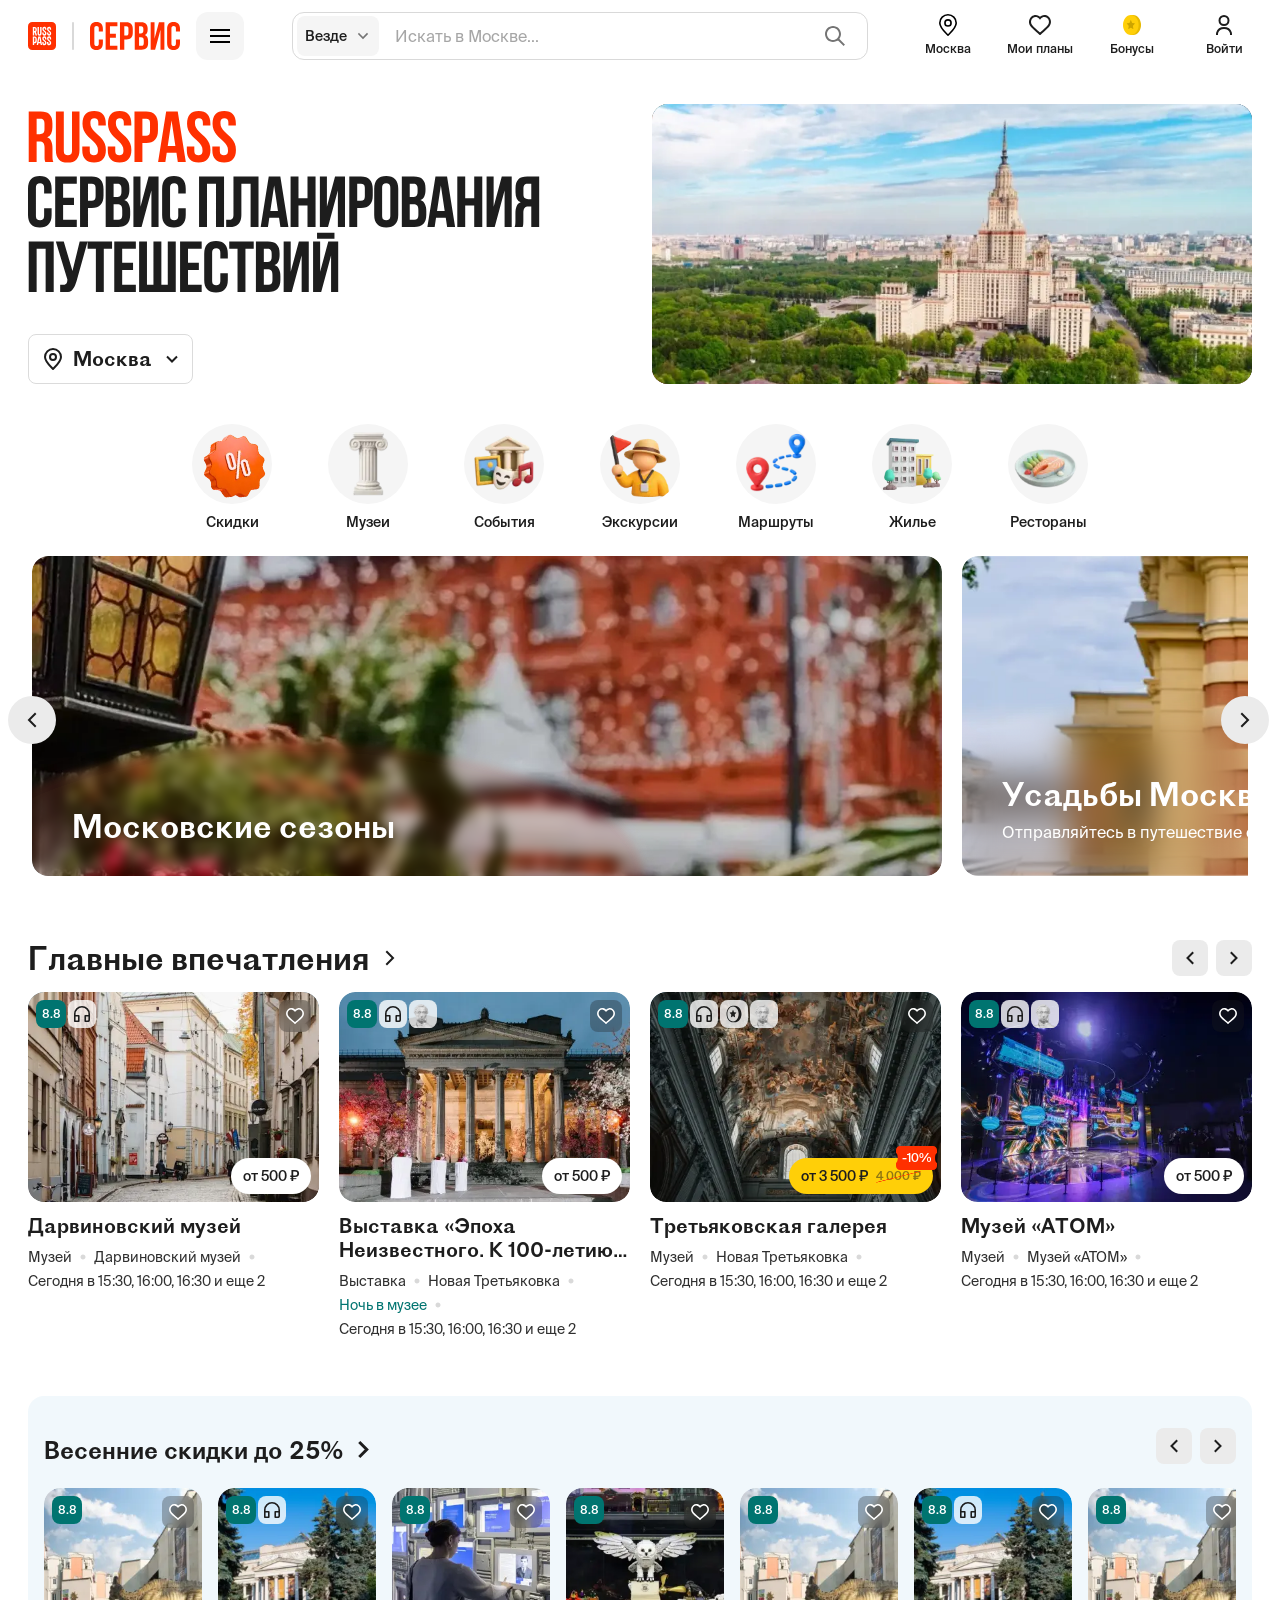
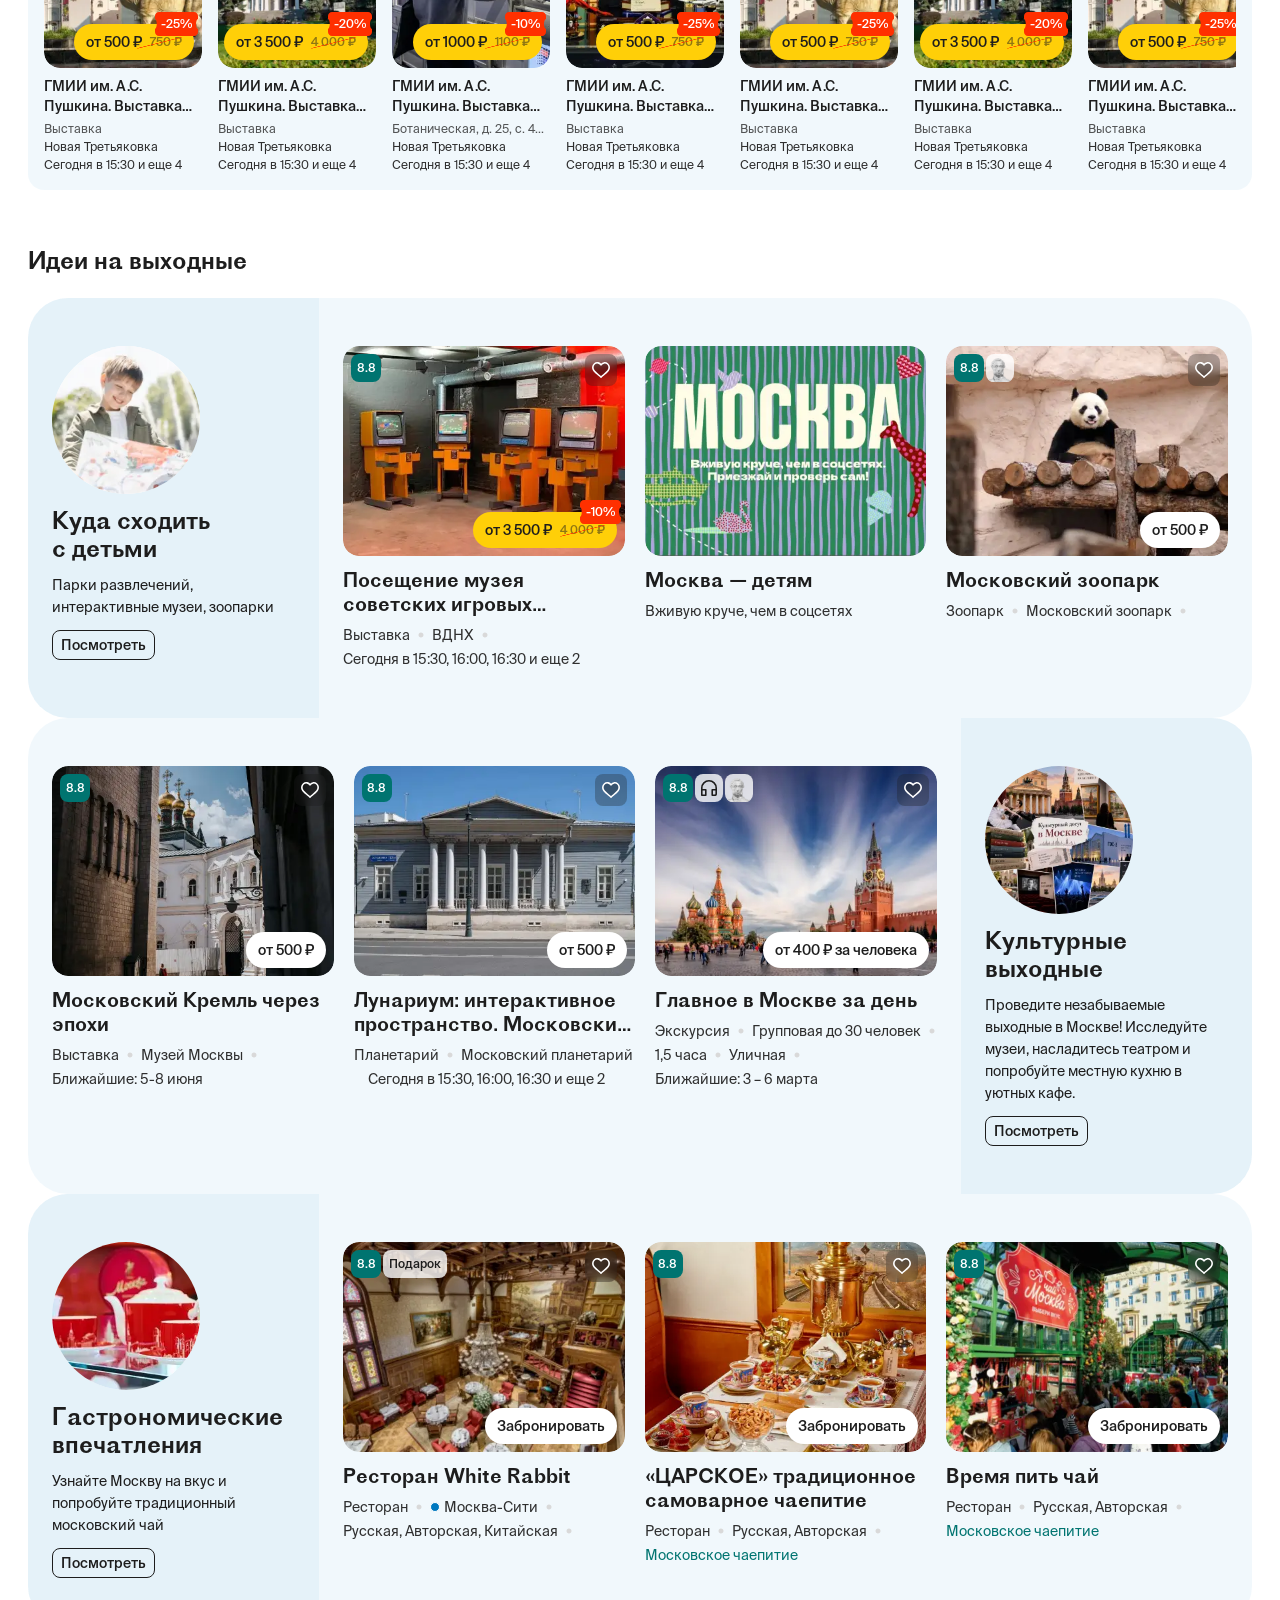
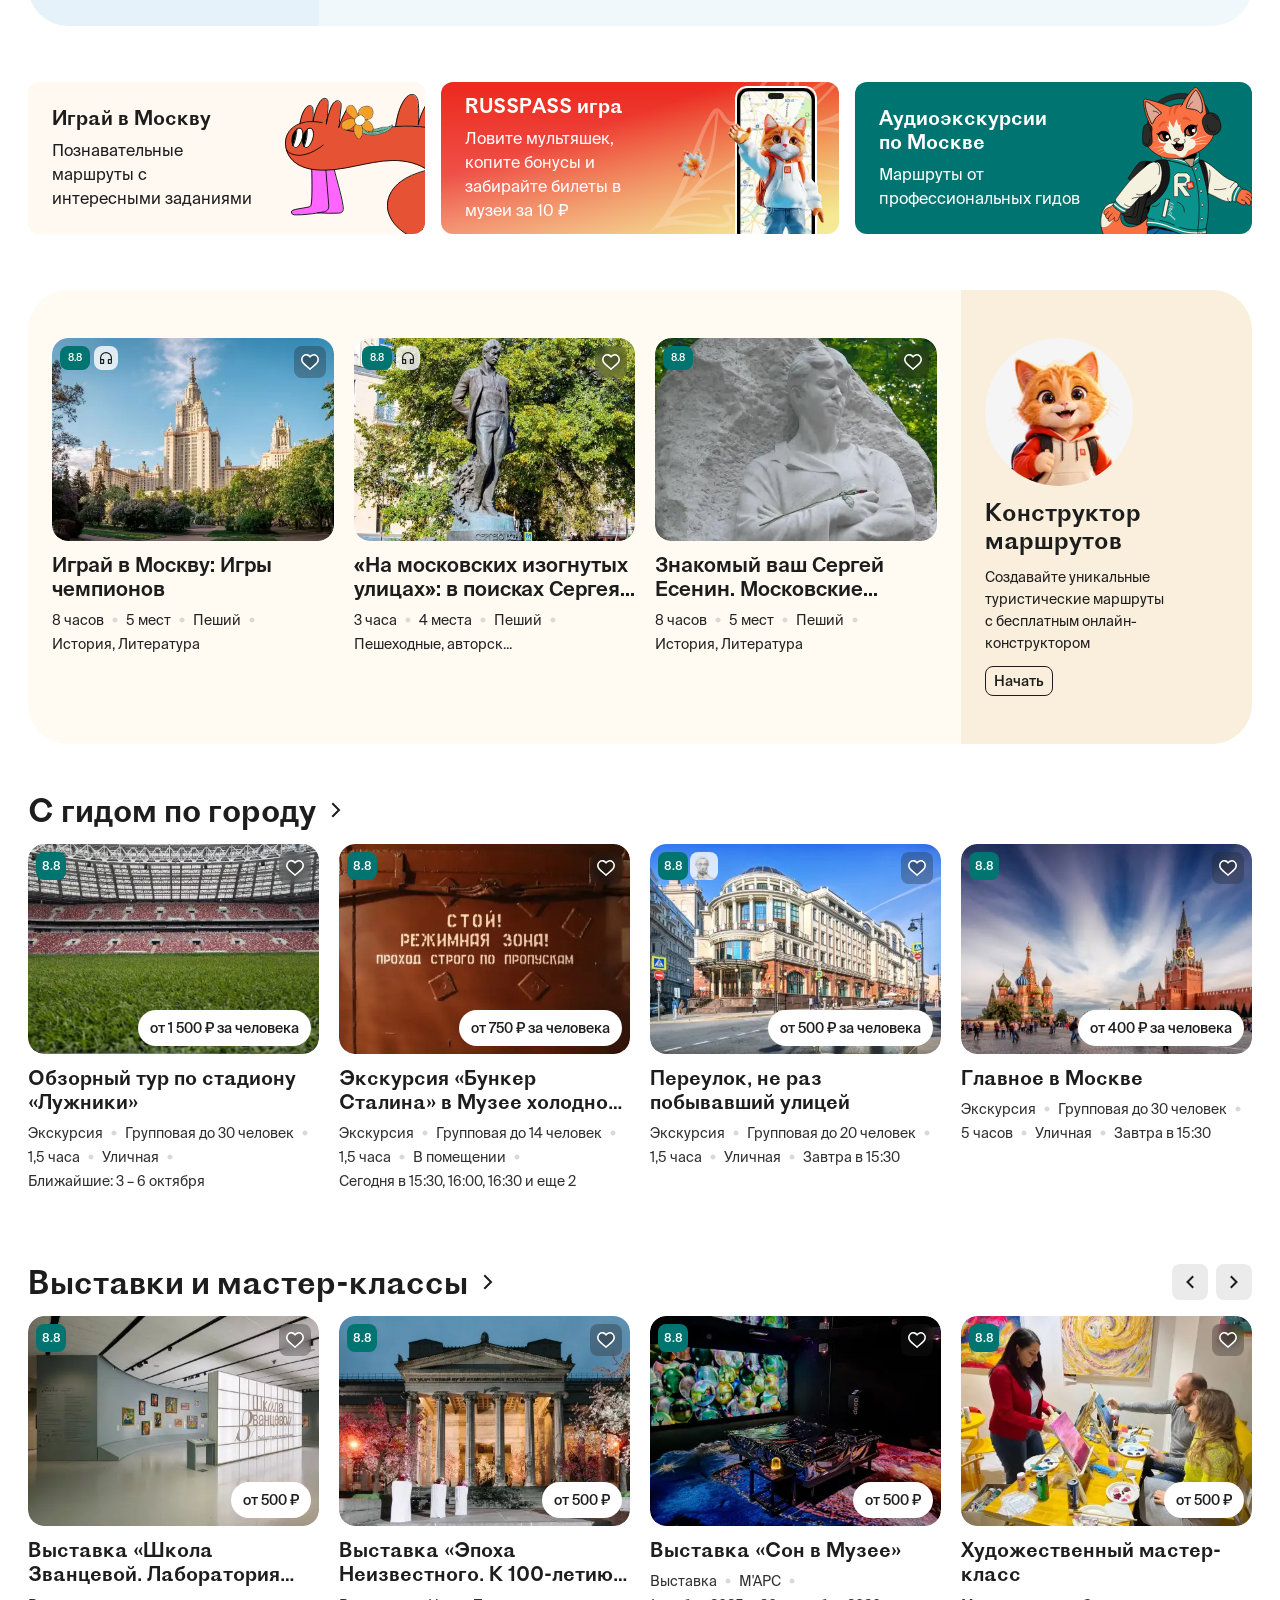
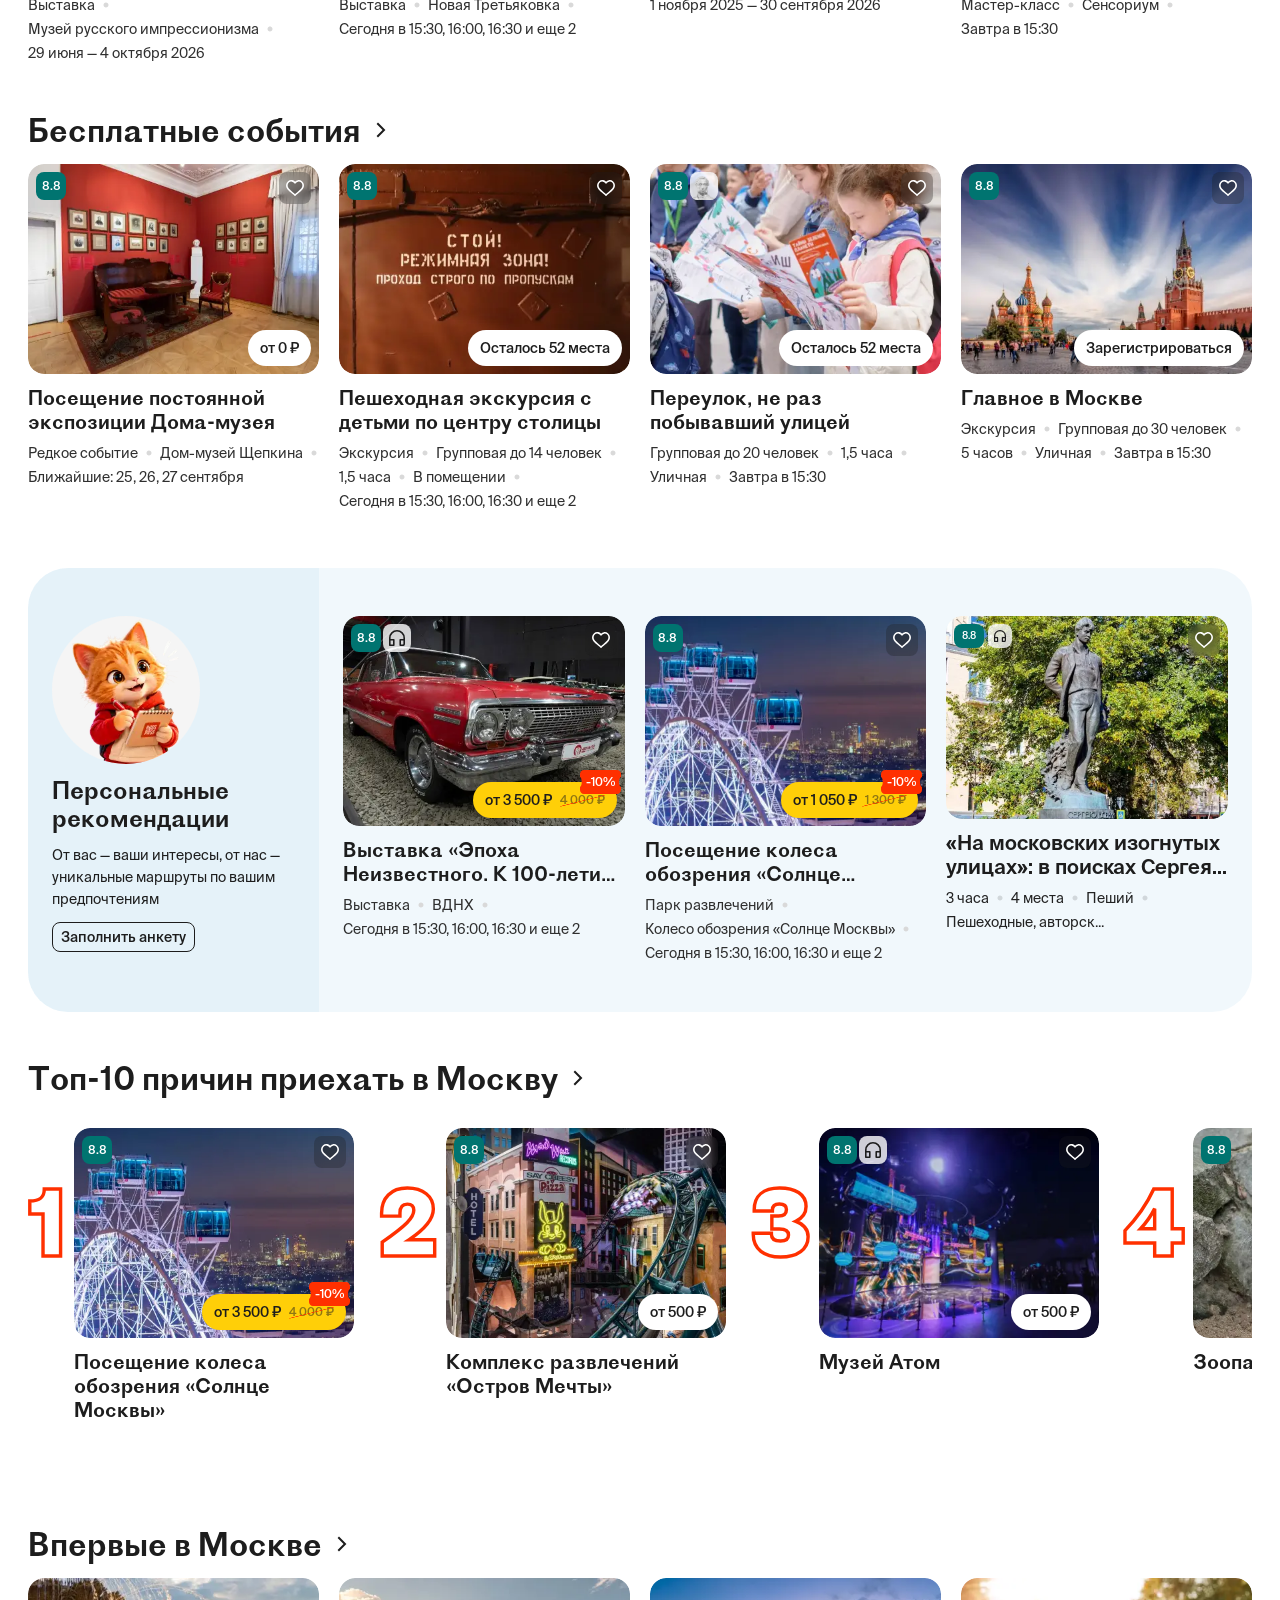
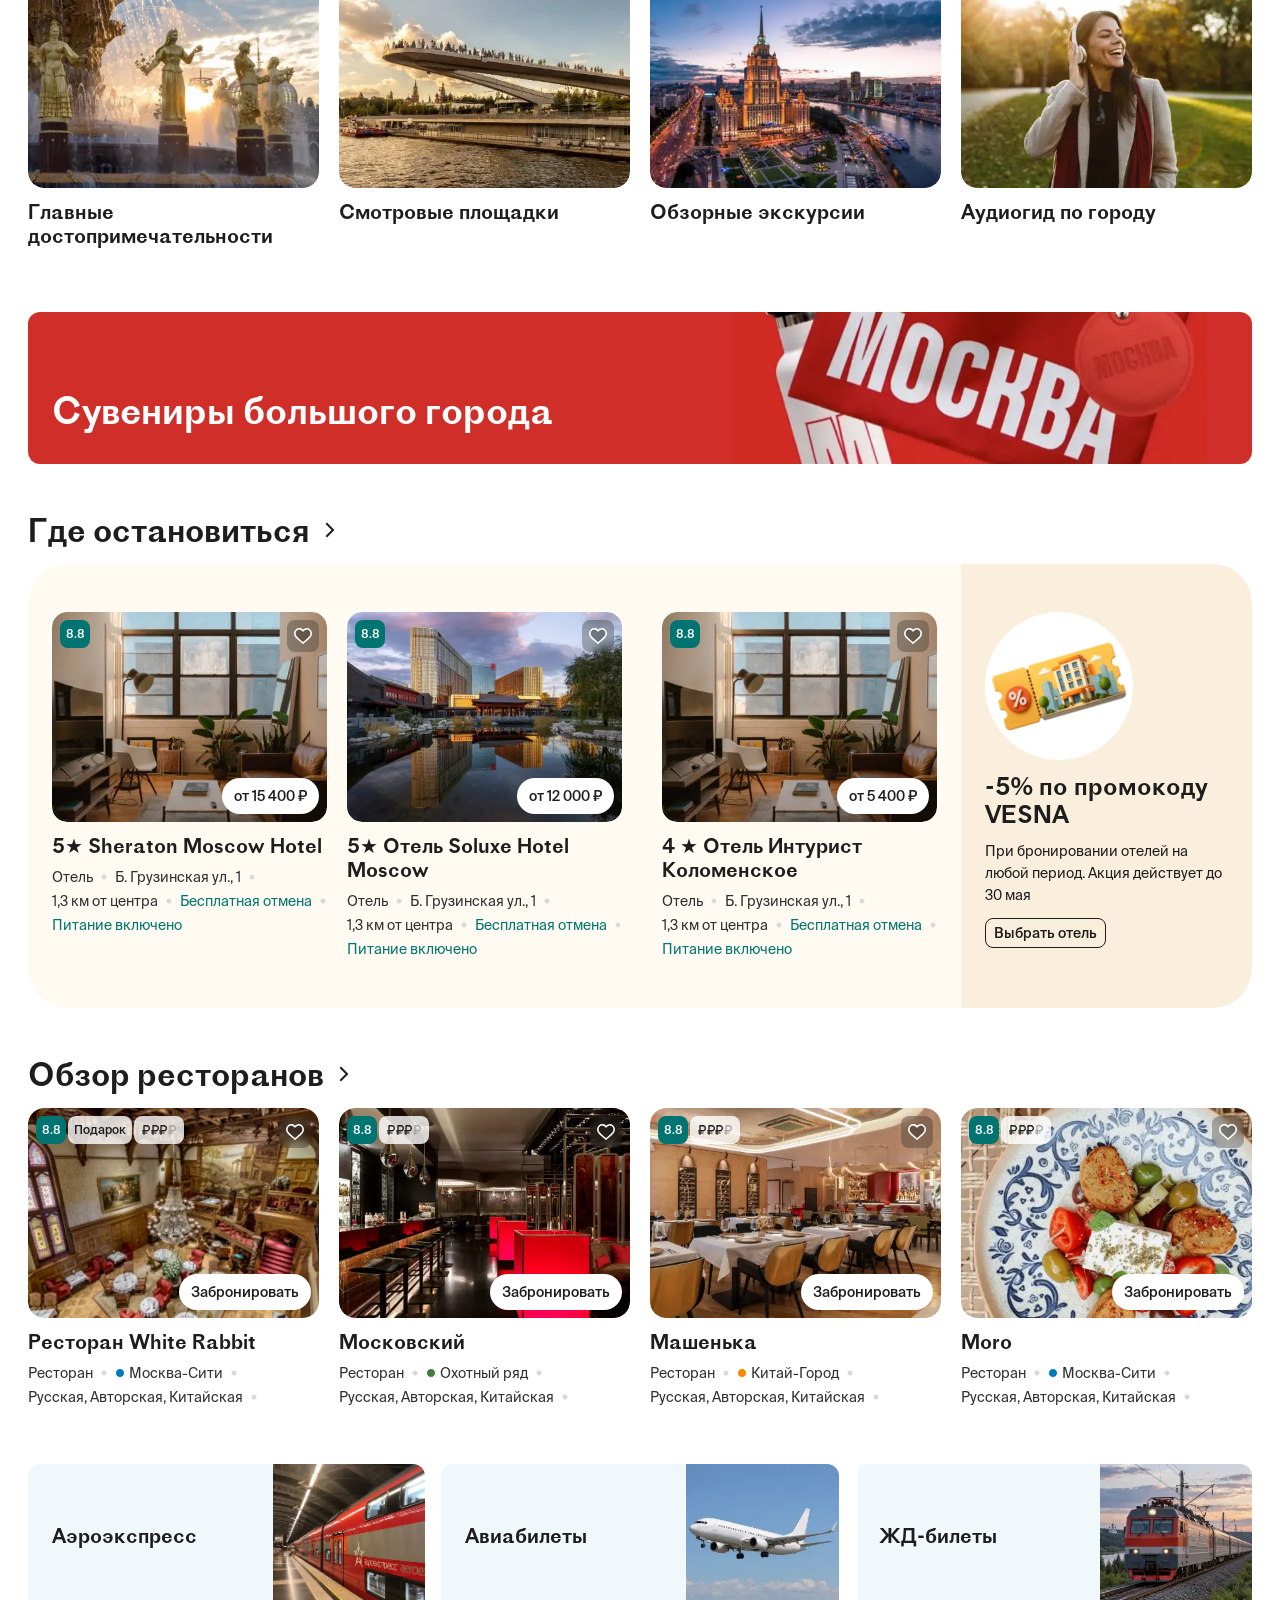
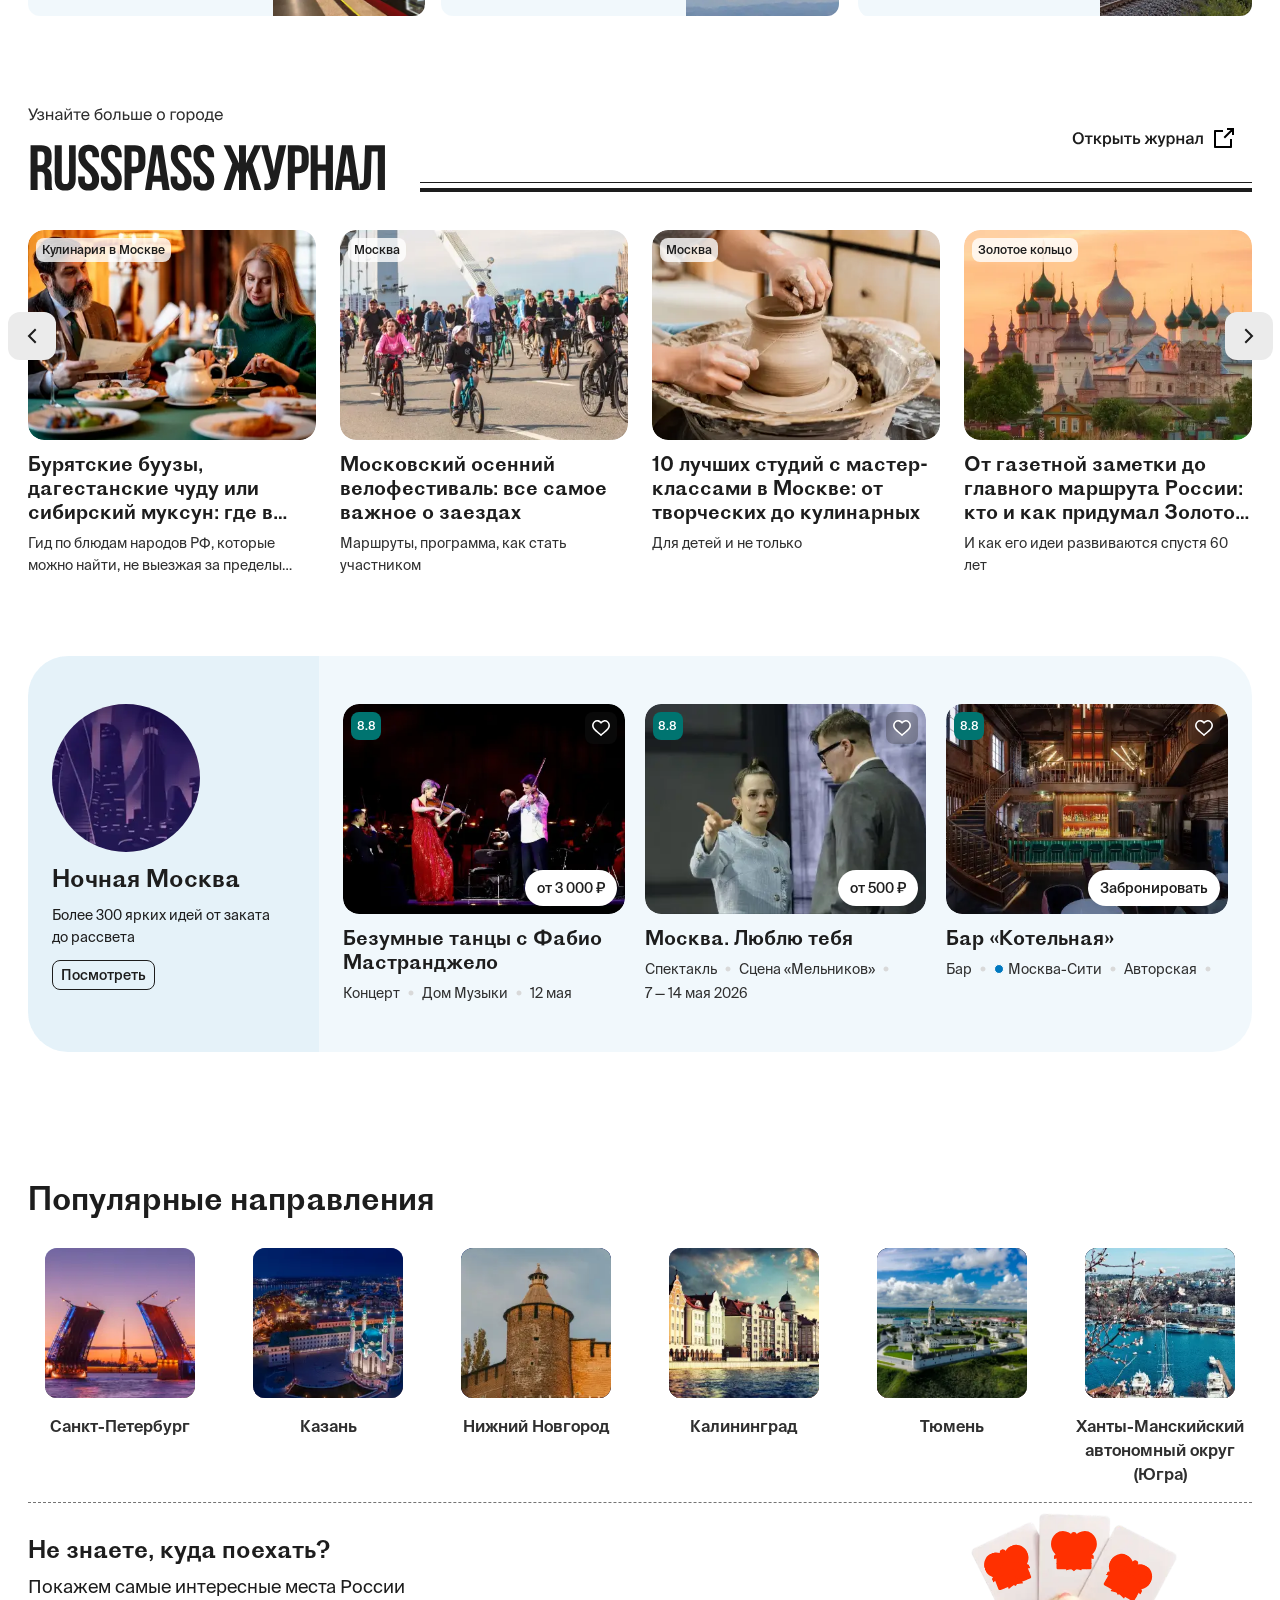
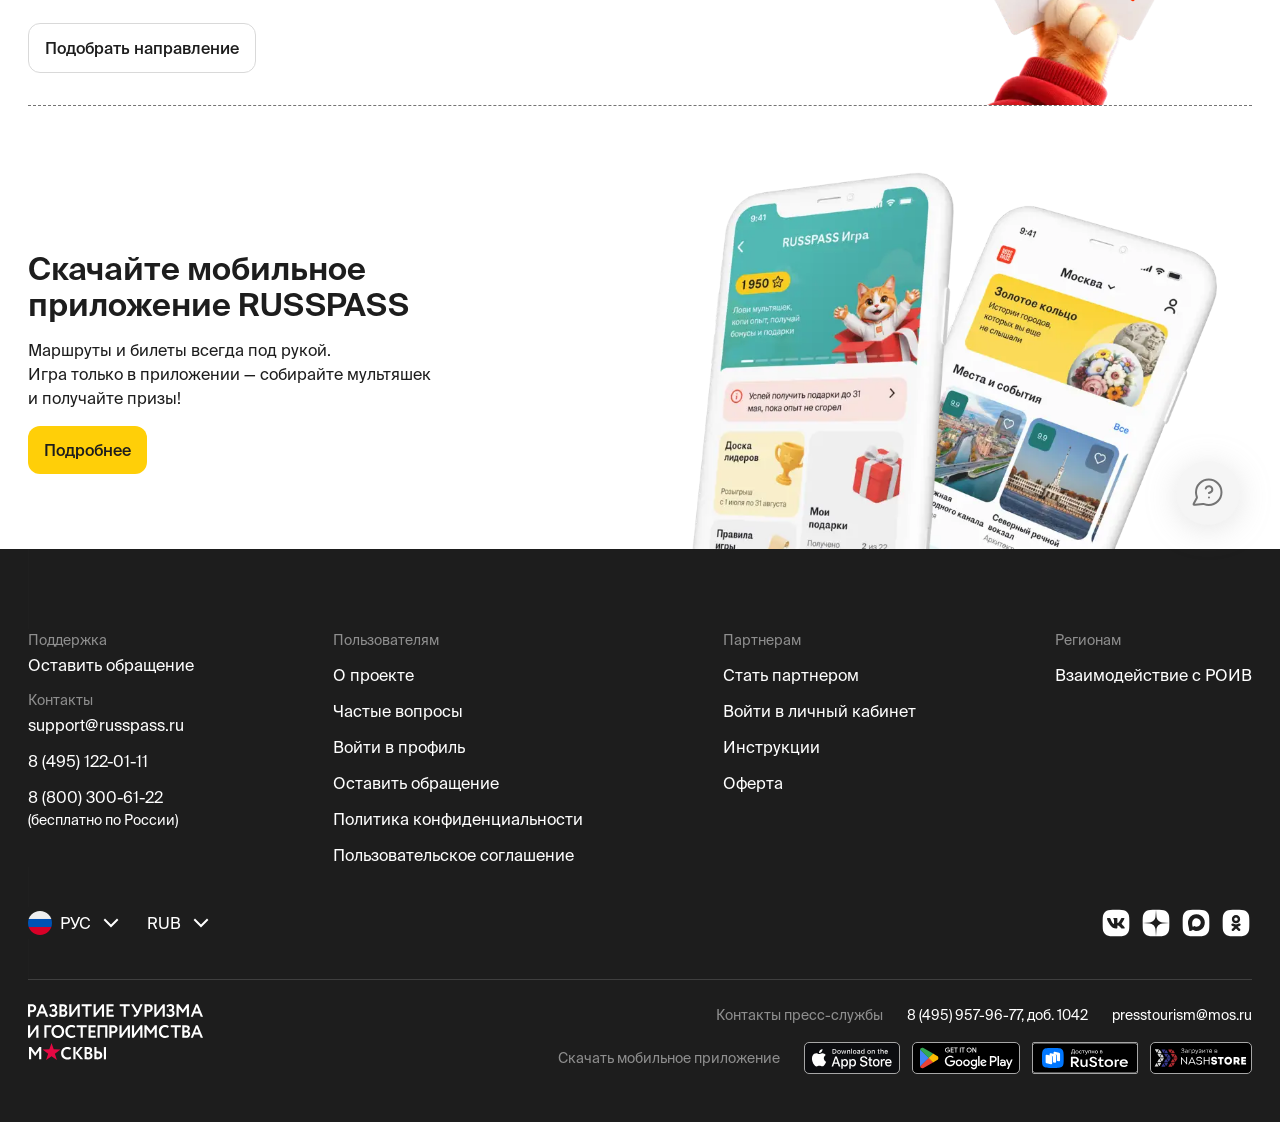
==== commit 0b85a4e9: "Лайки на карточках, листание мышью, стрелки в «Весенних скидках», цифры Топ-10 в Proto Grotesk Bold " ====
--- a/index.html
+++ b/index.html
@@ -4,6 +4,7 @@
 @font-face{font-family:"Suisse Intl:Medium";src:url(assets/fonts/SuisseIntl-Medium.otf) format("opentype")}
 @font-face{font-family:"Suisse Intl:SemiBold";src:url(assets/fonts/SuisseIntl-SemiBold.otf) format("opentype")}
 @font-face{font-family:"Proto Grotesk:Regular";src:url(assets/fonts/ProtoGrotesk-Regular.otf) format("opentype")}
+@font-face{font-family:"Proto Grotesk:Bold";src:url(assets/fonts/ProtoGrotesk-Bold.otf) format("opentype")}
 @font-face{font-family:"Bebas Neue:Bold";src:local("BebasNeue")}
 @font-face{font-family:"Bebas Neue Cyrillic:Regular";src:local("BebasNeue")}
 @font-face{font-family:"SF Pro Text:Regular";src:local("SFProText-Regular")}
@@ -2310,6 +2311,9 @@
 /* Figma "truncate text" isn't exported: clamp multi-line ellipsis text to 2 lines */
 p.overflow-hidden.text-ellipsis:not(.whitespace-nowrap),
 .overflow-hidden.text-ellipsis:not(.whitespace-nowrap) > p:only-child{display:-webkit-box;-webkit-box-orient:vertical;-webkit-line-clamp:2;overflow:hidden;margin:0}
+/* phone Top-10: titles run to 3 lines, as on desktop */
+:is([data-node-id="120:64259"],[data-node-id="137:80680"]) p.overflow-hidden.text-ellipsis,
+:is([data-node-id="120:64259"],[data-node-id="137:80680"]) .overflow-hidden.text-ellipsis>p{-webkit-line-clamp:3!important}
 /* «Популярные направления» / «Выберите новое направление»: city names run to 3 lines («Ханты-Мансийский автономный округ (Югра)») */
 :is([data-node-id="113:67786"],[data-node-id="132:71685"]) p.overflow-hidden.text-ellipsis,
 :is([data-node-id="113:67786"],[data-node-id="132:71685"]) .overflow-hidden.text-ellipsis>p{-webkit-line-clamp:3!important}
@@ -2337,7 +2341,7 @@
 [data-node-id="90:54114"] [data-name="Низ карточки"]{contain:inline-size}
 </style>
 <link rel="stylesheet" href="prototype.css">
-</head><body><div id="root"><div class="bg-white content-stretch flex flex-col items-center relative size-full" data-node-id="90:54048" data-name="Главная Москва Desktop"><div class="content-stretch flex flex-col items-center px-[108px] relative shrink-0 w-full" data-node-id="90:54052" data-name="Top-head-MestaISobytia"><div class="content-stretch flex flex-col items-start relative shrink-0" data-node-id="90:54053" data-name="Header group С ГЕО"><div class="h-[79px] relative shrink-0 w-full" data-node-id="18:7299"><div class="absolute contents inset-[0_0_46.84%_0]" data-node-id="18:7300" data-name="tabs-bar"><div class="absolute bg-[#dfe1e5] inset-[0_0_46.84%_0]" data-node-id="18:7301" data-name="background"></div><div class="absolute left-[334px] size-[12px] top-[19px]" data-node-id="18:7302" data-name="new-tab-icon"><img loading="lazy" decoding="async" alt="" class="absolute block inset-0 max-w-none size-full" src="assets/b93ef.svg"></div><div class="absolute h-[12px] left-[13px] top-[16px] w-[52px]" data-node-id="18:7859" data-name="Core / Traffic Lights (Catalina)"><img loading="lazy" decoding="async" alt="" class="absolute block inset-0 max-w-none size-full" src="assets/501bb.svg"></div><div class="absolute contents left-[70px] top-[8px]" data-node-id="18:7304" data-name="tab"><div class="absolute h-[34px] left-[70px] top-[8px] w-[256px]" data-node-id="18:7305" data-name="tab"><img loading="lazy" decoding="async" alt="" class="absolute block inset-0 max-w-none size-full" src="assets/ac68a.svg"></div><div class="absolute contents left-[114px] top-[15px]" data-node-id="18:7311" data-name="tab-title"><div class="-translate-y-1/2 [word-break:break-word] absolute flex flex-col font-['SF_Pro_Text:Regular'] h-[20px] justify-center leading-[0] left-[114px] mask-alpha mask-intersect mask-no-clip mask-no-repeat mask-size-[177px_20px] not-italic text-[#3d4043] text-[12px] top-[25px] w-[239px]" data-node-id="18:7313" style="mask-image: url(&quot;assets/08392.svg&quot;);"><p class="leading-[normal]">Russpass</p></div></div><div class="absolute left-[298.07px] size-[7.93px] top-[21.09px]" data-node-id="18:7314" data-name="tab-close-icon"><img loading="lazy" decoding="async" alt="" class="absolute block inset-0 max-w-none size-full" src="assets/23619.svg"></div><div class="absolute h-[16px] left-[89px] top-[17px] w-[18px]" data-node-id="18:7315" data-name="favicon [Replace Me]"><img loading="lazy" decoding="async" alt="" class="absolute inset-0 max-w-none object-contain pointer-events-none size-full" src="assets/f5bd0.png"></div></div></div><div class="-translate-y-1/2 absolute bg-white content-stretch flex flex-col gap-[10px] h-[37px] items-center justify-center left-0 right-0 top-[calc(50%+21px)]" data-node-id="18:7316" data-name="toolbar"><div class="content-stretch flex gap-[15px] items-center px-[16px] relative shrink-0 w-full" data-node-id="18:7317"><div class="h-[13px] relative shrink-0 w-[77.5px]" data-node-id="18:7318" data-name="actions"><img loading="lazy" decoding="async" alt="" class="absolute block inset-0 max-w-none size-full" src="assets/54264.svg"></div><div class="content-stretch flex flex-[1_0_0] gap-[12px] h-[28px] items-center min-w-px px-[14px] relative" data-node-id="18:7322" data-name="address-bar"><div class="absolute bg-[#f1f3f4] h-[28px] left-0 right-[-0.5px] rounded-[14px] top-0" data-node-id="18:7323" data-name="address-bar-background"></div><div class="h-[10.5px] relative shrink-0 w-[8px]" data-node-id="18:7324" data-name="secure-icon"><img loading="lazy" decoding="async" alt="" class="absolute block inset-0 max-w-none size-full" src="assets/43d59.svg"></div><div class="[word-break:break-word] flex flex-col font-['SF_Pro_Text:Regular'] h-[28px] justify-center leading-[0] not-italic relative shrink-0 text-[#202124] text-[0px] w-[1028px]" data-node-id="18:7325"><p class="text-[14px]"><span class="[word-break:break-word] font-['SF_Pro_Text:Regular'] leading-[normal] not-italic text-[#767676]">https://</span><span class="leading-[normal]">www.russpass.ru</span></p></div></div><div class="h-[13px] relative shrink-0 w-[3px]" data-node-id="18:7326" data-name="menu-icon"><img loading="lazy" decoding="async" alt="" class="absolute block inset-0 max-w-none size-full" src="assets/7eef6.svg"></div></div></div><div class="absolute h-[52px] left-[74px] top-[2px] w-[68px]" data-node-id="18:7331" data-name="CleanShot 2020-02-25 at 15.02 1"></div></div><div class="bg-white content-stretch flex gap-[16px] h-[72px] items-center overflow-clip pl-[108px] pr-[96px] relative shrink-0 w-[1440px]" data-node-id="I90:54053;24931:68605" data-name="Header С ГЕО"><div class="content-stretch flex items-center relative shrink-0" data-node-id="I90:54053;24931:68605;24931:67740" data-name="Left menu"><div class="content-stretch flex gap-[16px] items-center overflow-clip relative shrink-0" data-node-id="I90:54053;24931:68605;24931:67740;23448:82247" data-name="Header"><div class="content-stretch flex items-center py-[10px] relative shrink-0" data-node-id="I90:54053;24931:68605;24931:67740;23448:82247;2547:3241" data-name="Logo container"><div class="relative shrink-0 size-[28px]" data-node-id="I90:54053;24931:68605;24931:67740;23448:82247;2490:2579" data-name="Logo"><img loading="lazy" decoding="async" alt="" class="absolute block inset-0 max-w-none size-full" src="assets/40ca4.svg"></div></div><div class="bg-[#d9d9d9] h-[28px] relative rounded-[2px] shrink-0 w-[2px]" data-node-id="I90:54053;24931:68605;24931:67740;23448:82247;2490:2580" data-name="Selector"></div><div class="content-stretch flex gap-[16px] items-center py-[10px] relative shrink-0" data-node-id="I90:54053;24931:68605;24931:67740;23448:82247;2547:3240" data-name="Logo container"><div class="h-[28px] relative shrink-0 w-[89.588px]" data-node-id="1:5812"><img loading="lazy" decoding="async" alt="" class="absolute block inset-0 max-w-none size-full" src="assets/5c00e.svg"></div></div></div></div><div class="content-stretch flex flex-[1_0_0] gap-[48px] items-center min-w-px relative" data-node-id="I90:54053;24931:68605;24931:67741" data-name="поиск и меню"><div class="bg-[#f5f5f5] content-stretch flex gap-[var(--spacing\/8,8px)] items-center justify-center p-[var(--spacing\/12,12px)] relative rounded-[var(--radius\/12,12px)] shrink-0" data-node-id="I90:54053;24931:68605;24931:67741;23448:82248" data-name="Burger"><div class="relative shrink-0 size-[24px]" data-node-id="I90:54053;24931:68605;24931:67741;23448:82248;5736:68520" data-name="chevron-right"><img loading="lazy" decoding="async" alt="" class="absolute block inset-0 max-w-none size-full" src="assets/b33ac.svg"></div></div><div class="border border-[#d9d9d9] border-solid content-stretch flex flex-[1_0_0] h-[48px] items-center min-w-px p-[4px] relative rounded-[12px]" data-node-id="I90:54053;24931:68605;24931:67741;23501:124704" data-name="строка поиска"><div class="content-stretch flex flex-[1_0_0] items-center min-w-px relative" data-node-id="I90:54053;24931:68605;24931:67741;23501:124704;23716:104748" data-name="компонент поиска по каталогам"><div class="content-stretch flex h-[40px] items-start relative shrink-0" data-node-id="I90:54053;24931:68605;24931:67741;23501:124704;23716:104748;23716:104650" data-name="рубрикатор поиска"><div class="bg-[#f5f5f5] content-stretch flex gap-[8px] h-full items-center justify-center px-[8px] py-[6px] relative rounded-[8px] shrink-0" data-node-id="I90:54053;24931:68605;24931:67741;23501:124704;23716:104748;23716:104650;23501:124504" data-name="Chips"><div class="[word-break:break-word] flex flex-col font-['Suisse_Intl:Medium'] justify-center leading-[0] not-italic relative shrink-0 text-[#1d1d1d] text-[14px] whitespace-nowrap" data-node-id="I90:54053;24931:68605;24931:67741;23501:124704;23716:104748;23716:104650;23501:124504;135:2061"><p class="leading-[20px]">Везде</p></div><div class="relative shrink-0 size-[16px]" data-node-id="I90:54053;24931:68605;24931:67741;23501:124704;23716:104748;23716:104650;23501:124504;135:2062" data-name="Old / Close"><img loading="lazy" decoding="async" alt="" class="absolute block inset-0 max-w-none size-full" src="assets/be93f.svg"></div></div></div><div class="content-stretch flex flex-[1_0_0] flex-col h-[40px] items-start justify-center min-w-px relative" data-node-id="I90:54053;24931:68605;24931:67741;23501:124704;23716:104748;23716:104651" data-name="Input"><div class="content-stretch flex flex-[1_0_0] flex-col items-center justify-center min-h-px relative w-full" data-node-id="I90:54053;24931:68605;24931:67741;23501:124704;23716:104748;23716:104651;913:9784" data-name="Base input"><div class="content-stretch flex gap-[8px] items-center px-[16px] py-[12px] relative rounded-[12px] shrink-0 w-full" data-node-id="I90:54053;24931:68605;24931:67741;23501:124704;23716:104748;23716:104651;913:9784;913:8759" data-name="Input"><div class="content-stretch flex flex-[1_0_0] items-center min-w-px relative" data-node-id="I90:54053;24931:68605;24931:67741;23501:124704;23716:104748;23716:104651;913:9784;913:9831" data-name="Content"><div class="content-stretch flex flex-[1_0_0] flex-col items-start justify-center min-w-px relative" data-node-id="I90:54053;24931:68605;24931:67741;23501:124704;23716:104748;23716:104651;913:9784;2114:12364"><div class="[word-break:break-word] flex flex-col font-['Suisse_Intl:Regular'] justify-center leading-[0] not-italic overflow-hidden relative shrink-0 text-[#a6a6a6] text-[16px] text-ellipsis w-full whitespace-nowrap" data-node-id="I90:54053;24931:68605;24931:67741;23501:124704;23716:104748;23716:104651;913:9784;913:8761"><p class="leading-[24px] overflow-hidden text-ellipsis">Искать в Москве...</p></div></div></div><div class="relative shrink-0 size-[24px]" data-node-id="I90:54053;24931:68605;24931:67741;23501:124704;23716:104748;23716:104651;913:9784;917:8924" data-name="Icon"><div class="absolute left-0 size-[24px] top-0" data-node-id="I90:54053;24931:68605;24931:67741;23501:124704;23716:104748;23716:104651;913:9784;913:8762" data-name="chevron-right"><img loading="lazy" decoding="async" alt="" class="absolute block inset-0 max-w-none size-full" src="assets/291df.svg"></div></div></div></div></div></div></div></div><div class="content-stretch flex gap-[12px] items-start justify-end relative shrink-0 w-[380px]" data-node-id="I90:54053;24931:68605;24931:68225" data-name="Right menu"><div class="content-stretch flex flex-col gap-[4px] h-[48px] items-center justify-center max-w-[104px] px-[4px] relative rounded-[8px] shrink-0 w-[80px]" data-node-id="I90:54053;24931:68605;24931:68225;24931:67568" data-name="Menu element new"><div class="relative shrink-0 size-[24px]" data-node-id="I90:54053;24931:68605;24931:68225;24931:67568;23448:82208" data-name="Component 1"><div class="absolute inset-0 overflow-clip" data-node-id="I90:54053;24931:68605;24931:68225;24931:67568;23448:82208;24931:67157;809:10339" data-name="settings-04"></div><div class="absolute inset-[7.56%_16.05%]" data-node-id="I90:54053;24931:68605;24931:68225;24931:67568;23448:82208;24931:67157;995:10389" data-name="Icon"><div class="absolute inset-[-3.93%_-4.91%]"><img loading="lazy" decoding="async" alt="" class="block max-w-none size-full" src="assets/92c99.svg"></div></div></div><div class="content-stretch flex h-[18px] items-start justify-center relative shrink-0 w-full" data-node-id="I90:54053;24931:68605;24931:68225;24931:67568;23448:84708"><p class="[word-break:break-word] flex-[1_0_0] font-['Suisse_Intl:Medium'] leading-[16px] min-w-px not-italic overflow-hidden relative text-[#1d1d1d] text-[12px] text-center text-ellipsis whitespace-nowrap" data-node-id="I90:54053;24931:68605;24931:68225;24931:67568;23448:82209">Москва</p></div></div><div class="content-stretch flex flex-col gap-[4px] h-[48px] items-center justify-center px-[4px] relative rounded-[8px] shrink-0 w-[80px]" data-node-id="I90:54053;24931:68605;24931:68225;24931:67712" data-name="Menu element new"><div class="content-stretch flex items-center relative shrink-0" data-node-id="I90:54053;24931:68605;24931:68225;24931:67712;23448:82208" data-name="Component 1"><div class="relative shrink-0 size-[24px]" data-node-id="1:5820"><img loading="lazy" decoding="async" alt="" class="absolute block inset-0 max-w-none size-full" src="assets/b1f8d.svg"></div></div><div class="content-stretch flex h-[18px] items-start justify-center relative shrink-0 w-full" data-node-id="I90:54053;24931:68605;24931:68225;24931:67712;23448:84708"><p class="[word-break:break-word] flex-[1_0_0] font-['Suisse_Intl:Medium'] leading-[16px] min-w-px not-italic overflow-hidden relative text-[#1d1d1d] text-[12px] text-center text-ellipsis whitespace-nowrap" data-node-id="I90:54053;24931:68605;24931:68225;24931:67712;23448:82209">Мои планы</p></div></div><div class="content-stretch flex flex-col gap-[4px] h-[48px] items-center justify-center px-[4px] relative rounded-[8px] shrink-0 w-[80px]" data-node-id="I90:54053;24931:68605;24931:68225;24931:67570" data-name="Menu element new"><div class="content-stretch flex items-center relative shrink-0" data-node-id="I90:54053;24931:68605;24931:68225;24931:67570;23448:82208" data-name="Component 1"><div class="relative shrink-0 size-[24px]" data-node-id="I90:54053;24931:68605;24931:68225;24931:67570;23448:82208;23448:82191" data-name="Bonus icon"><div class="absolute inset-[8.33%_12.5%]" data-node-id="I90:54053;24931:68605;24931:68225;24931:67570;23448:82208;23448:82191;5356:485"><img loading="lazy" decoding="async" alt="" class="absolute block inset-0 max-w-none size-full" src="assets/f5101.svg"></div></div></div><div class="content-stretch flex h-[18px] items-start justify-center relative shrink-0 w-full" data-node-id="I90:54053;24931:68605;24931:68225;24931:67570;23448:84708"><p class="[word-break:break-word] flex-[1_0_0] font-['Suisse_Intl:Medium'] leading-[16px] min-w-px not-italic overflow-hidden relative text-[#1d1d1d] text-[12px] text-center text-ellipsis whitespace-nowrap" data-node-id="I90:54053;24931:68605;24931:68225;24931:67570;23448:82209">Бонусы</p></div></div><div class="content-stretch flex flex-col gap-[4px] h-[48px] items-center justify-center px-[4px] relative rounded-[8px] shrink-0 w-[80px]" data-node-id="I90:54053;24931:68605;24931:68225;24931:67571" data-name="Menu element new"><div class="content-stretch flex items-center relative shrink-0" id="node-18_7371"><div class="relative shrink-0 size-[24px]" id="node-1_5"><img loading="lazy" decoding="async" alt="" class="absolute block inset-0 max-w-none size-full" src="assets/82384.svg"></div></div><div class="content-stretch flex h-[18px] items-start justify-center relative shrink-0 w-full" data-node-id="I90:54053;24931:68605;24931:68225;24931:67571;23448:84708"><p class="[word-break:break-word] flex-[1_0_0] font-['Suisse_Intl:Medium'] leading-[16px] min-w-px not-italic overflow-hidden relative text-[#1d1d1d] text-[12px] text-center text-ellipsis whitespace-nowrap" data-node-id="I90:54053;24931:68605;24931:68225;24931:67571;23448:82209">Войти</p></div></div></div></div></div></div><div class="content-stretch flex items-center px-[108px] py-[32px] relative shrink-0 w-full" data-node-id="90:54054" data-name="top"><div class="flex flex-[1_0_0] flex-row items-center self-stretch" data-node-id="90:54055"><div class="bg-white content-stretch flex flex-[1_0_0] flex-col h-full items-start justify-center min-w-px overflow-clip pr-[40px] relative"><div class="content-stretch flex flex-[1_0_0] flex-col items-start min-h-px relative w-full" data-node-id="90:54056"><div class="content-stretch flex flex-[1_0_0] flex-col items-start justify-between min-h-px relative w-full" data-node-id="90:54057"><div class="content-stretch flex gap-[10px] items-start relative shrink-0 w-full" data-node-id="90:54058"><div data-node-id="90:54060" style="height:195px;flex:1 0 0;padding-top:7px"><img loading="lazy" decoding="async" src="assets/title-hero.svg" width="512" height="182" alt="RUSSPASS. Сервис планирования путешествий" style="display:block"></div></div><div class="border border-[#dbdbdb] border-solid content-stretch flex gap-[12px] items-center p-[12px] relative rounded-[8px] shrink-0" data-node-id="42:46126"><div class="content-stretch flex gap-[8px] items-end relative shrink-0" data-node-id="18:19865"><div class="relative shrink-0 size-[24px]" data-node-id="18:19866" data-name="marker-pin-01"><img loading="lazy" decoding="async" alt="" class="absolute block inset-0 max-w-none size-full" src="assets/6efb8.svg"></div><p class="[word-break:break-word] font-['Proto_Grotesk:Regular'] leading-[24px] not-italic relative shrink-0 text-[#1d1d1d] text-[20px] whitespace-nowrap" data-node-id="18:19867">Москва</p></div><div class="relative shrink-0 size-[16px]" data-node-id="18:19868" data-name="arrow"><img loading="lazy" decoding="async" alt="" class="absolute block inset-0 max-w-none size-full" src="assets/91820.svg"></div></div></div></div></div></div><div class="h-[280px] overflow-clip relative rounded-[var(--radius\/16,16px)] shrink-0 w-[600px]" data-node-id="90:54062" data-name="image"><div class="-translate-x-1/2 absolute aspect-[600/280] bottom-0 left-1/2 top-0" data-node-id="90:54063"><div aria-hidden="true" class="absolute inset-0 pointer-events-none"><img loading="lazy" decoding="async" alt="" class="absolute max-w-none object-cover size-full" src="assets/9186f.webp"><div class="absolute inset-0" style="background-image: linear-gradient(180deg, rgba(0, 0, 0, 0) 80%, rgba(0, 0, 0, 0.4) 100%), linear-gradient(rgba(0, 0, 0, 0.3) 6.3333%, rgba(0, 0, 0, 0) 19.222%);"></div><div class="absolute inset-0 overflow-hidden"><img loading="lazy" decoding="async" alt="" class="absolute h-[125.7%] left-0 max-w-none top-[-3.14%] w-full" src="assets/647c7.webp"></div><div class="absolute inset-0 overflow-hidden"><img loading="lazy" decoding="async" alt="" class="absolute h-[142.86%] left-[-0.19%] max-w-none top-[-2.32%] w-[100.38%]" src="assets/ccf06.webp"></div></div></div></div></div><div class="content-stretch flex gap-[56px] items-center justify-center px-[108px] py-[8px] relative shrink-0 w-full" data-node-id="90:54064" data-name="menu каталогизатор мест и событий"><div class="content-stretch flex flex-col gap-[8px] items-center relative shrink-0 w-[80px]" data-node-id="90:54089"><div class="bg-[#f5f5f5] overflow-clip relative rounded-[100px] shrink-0 size-[80px]" data-node-id="I90:54089;60:57434" data-name="Slot"><div class="absolute flex h-[83.82px] items-center justify-center left-[2px] top-[1.5px] w-[81.033px]" data-node-id="I90:54089;60:57434;90:54394"><div class="-rotate-15 flex-none"><div class="h-[69.272px] relative w-[65.33px]" data-name="image-wrap 1"><img loading="lazy" decoding="async" alt="" class="absolute inset-0 max-w-none object-bottom pointer-events-none size-full" src="assets/4e42a.webp"></div></div></div></div><p class="[word-break:break-word] font-['Suisse_Intl:Medium'] leading-[20px] not-italic relative shrink-0 text-[#1d1d1d] text-[14px] text-center whitespace-nowrap" data-node-id="I90:54089;60:57435">Скидки</p></div><div class="content-stretch flex flex-col gap-[8px] items-center relative shrink-0 w-[80px]" data-node-id="90:54091"><div class="bg-[#f5f5f5] overflow-clip relative rounded-[100px] shrink-0 size-[80px]" data-node-id="I90:54091;60:57434" data-name="Slot"><div class="absolute left-[0.2px] size-[79.801px] top-[0.3px]" data-node-id="I90:54091;60:57434;140:88717" data-name="Rectangle"><img loading="lazy" decoding="async" alt="" class="absolute inset-0 max-w-none object-cover pointer-events-none size-full" src="assets/49814.webp"></div></div><p class="[word-break:break-word] font-['Suisse_Intl:Medium'] leading-[20px] not-italic relative shrink-0 text-[#1d1d1d] text-[14px] text-center whitespace-nowrap" data-node-id="I90:54091;60:57435">Музеи</p></div><div class="content-stretch flex flex-col gap-[8px] items-center relative shrink-0 w-[80px]" data-node-id="90:54090"><div class="bg-[#f5f5f5] overflow-clip relative rounded-[100px] shrink-0 size-[80px]" data-node-id="I90:54090;60:57434" data-name="Slot"><div class="absolute left-0 size-[80px] top-[0.3px]" data-node-id="I90:54090;60:57434;140:88677" data-name="Rectangle"><img loading="lazy" decoding="async" alt="" class="absolute inset-0 max-w-none object-cover pointer-events-none size-full" src="assets/f318c.webp"></div></div><p class="[word-break:break-word] font-['Suisse_Intl:Medium'] leading-[20px] not-italic relative shrink-0 text-[#1d1d1d] text-[14px] text-center whitespace-nowrap" data-node-id="I90:54090;60:57435">События</p></div><div class="content-stretch flex flex-col gap-[8px] items-center relative shrink-0 w-[80px]" data-node-id="90:54092"><div class="bg-[#f5f5f5] overflow-clip relative rounded-[100px] shrink-0 size-[80px]" data-node-id="I90:54092;60:57434" data-name="Slot"><div class="absolute inset-[13.75%_13.75%_8.23%_12.37%]" data-node-id="I90:54092;60:57434;140:88701" data-name="Object"><div class="absolute inset-0 overflow-hidden pointer-events-none"><img loading="lazy" decoding="async" alt="" class="absolute left-0 max-w-none size-full top-0" src="assets/8fd23.webp"></div></div></div><p class="[word-break:break-word] font-['Suisse_Intl:Medium'] leading-[20px] not-italic relative shrink-0 text-[#1d1d1d] text-[14px] text-center whitespace-nowrap" data-node-id="I90:54092;60:57435">Экскурсии</p></div><div class="content-stretch flex flex-col gap-[8px] items-center relative shrink-0 w-[80px]" data-node-id="90:54093"><div class="bg-[#f5f5f5] overflow-clip relative rounded-[100px] shrink-0 size-[80px]" data-node-id="I90:54093;60:57434" data-name="Slot"><div class="absolute left-0 size-[80px] top-[-0.3px]" data-node-id="I90:54093;60:57434;140:88670" data-name="Rectangle"><img loading="lazy" decoding="async" alt="" class="absolute inset-0 max-w-none object-cover pointer-events-none size-full" src="assets/63dc4.webp"></div></div><p class="[word-break:break-word] font-['Suisse_Intl:Medium'] leading-[20px] not-italic relative shrink-0 text-[#1d1d1d] text-[14px] text-center whitespace-nowrap" data-node-id="I90:54093;60:57435">Маршруты</p></div><div class="content-stretch flex flex-col gap-[8px] items-center relative shrink-0 w-[80px]" data-node-id="90:54095"><div class="relative rounded-[100px] shrink-0 size-[80px]" data-node-id="I90:54095;60:57434" data-name="Slot"><div aria-hidden="true" class="absolute inset-0 pointer-events-none rounded-[100px]"><div class="absolute bg-[#f5f5f5] inset-0 rounded-[100px]"></div><img loading="lazy" decoding="async" alt="" class="absolute max-w-none object-bottom rounded-[100px] size-full" src="assets/8b079.webp"></div></div><p class="[word-break:break-word] font-['Suisse_Intl:Medium'] leading-[20px] not-italic relative shrink-0 text-[#1d1d1d] text-[14px] text-center whitespace-nowrap" data-node-id="I90:54095;60:57435">Жилье</p></div><div class="content-stretch flex flex-col gap-[8px] items-center relative shrink-0 w-[80px]" data-node-id="90:54094"><div class="bg-[#f5f5f5] overflow-clip relative rounded-[100px] shrink-0 size-[80px]" data-node-id="I90:54094;60:57434" data-name="Slot"><div class="absolute h-[57px] right-[-4px] top-[12px] w-[89px]" data-node-id="I90:54094;60:57434;90:54404" data-name="image"><div class="absolute inset-0 overflow-hidden pointer-events-none"><img loading="lazy" decoding="async" alt="" class="absolute h-[116.61%] left-[3.14%] max-w-none top-[-16.61%] w-[93.71%]" src="assets/b29ed.webp"></div></div></div><p class="[word-break:break-word] font-['Suisse_Intl:Medium'] leading-[20px] not-italic relative shrink-0 text-[#1d1d1d] text-[14px] text-center whitespace-nowrap" data-node-id="I90:54094;60:57435">Рестораны</p></div></div><div class="bg-white content-stretch flex gap-[20px] items-start overflow-x-auto overflow-y-clip py-[16px] relative shrink-0 w-[1216px]" data-node-id="90:54096"><div class="content-stretch flex flex-col gap-[16px] h-[320px] items-start justify-end overflow-clip pl-[40px] pr-[500px] py-[32px] relative rounded-[var(--radius\/16,16px)] shrink-0 w-[910px]" data-node-id="90:54097"><div class="absolute inset-0 overflow-hidden pointer-events-none rounded-[var(--radius\/16,16px)]"><img loading="lazy" decoding="async" alt="" class="absolute h-[388.13%] left-0 max-w-none top-[-111.57%] w-full" src="assets/00dee.webp"></div><div class="absolute h-[320px] right-0 top-0 w-[910px]" data-node-id="I90:54097;18:20043" data-name="Slot 2"><div class="banner-blur" data-node-id="I90:54097;18:20055" style="left:-105px;top:169px;width:734px;height:302px;background:rgba(215,45,6,0.1);-webkit-backdrop-filter:blur(5.5px);backdrop-filter:blur(5.5px);-webkit-mask:url(&quot;data:image/svg+xml,<svg xmlns='http://www.w3.org/2000/svg' width='734' height='302'><filter id='b' x='-50%' y='-50%' width='200%' height='200%'><feGaussianBlur stdDeviation='5'/></filter><ellipse cx='367' cy='151' rx='352' ry='136' filter='url(%23b)'/></svg>&quot;) center/100% 100% no-repeat;mask:url(&quot;data:image/svg+xml,<svg xmlns='http://www.w3.org/2000/svg' width='734' height='302'><filter id='b' x='-50%' y='-50%' width='200%' height='200%'><feGaussianBlur stdDeviation='5'/></filter><ellipse cx='367' cy='151' rx='352' ry='136' filter='url(%23b)'/></svg>&quot;) center/100% 100% no-repeat"></div></div><div class="content-stretch flex flex-col gap-[8px] items-start relative shrink-0 w-full" data-node-id="I90:54097;18:20036"><p class="[word-break:break-word] font-['Proto_Grotesk:Regular'] leading-[36px] not-italic overflow-hidden relative shrink-0 text-[32px] text-ellipsis text-white w-full" data-node-id="I90:54097;18:19945">Московские сезоны</p></div></div><div class="content-stretch flex flex-col gap-[16px] h-[320px] items-start justify-end overflow-clip pl-[40px] pr-[500px] py-[32px] relative rounded-[var(--radius\/16,16px)] shrink-0 w-[910px]" data-node-id="90:54098"><img loading="lazy" decoding="async" alt="" class="absolute inset-0 max-w-none object-bottom pointer-events-none rounded-[var(--radius\/16,16px)] size-full" src="assets/45028.webp"><div class="absolute h-[320px] right-0 top-0 w-[910px]" data-node-id="I90:54098;18:20043" data-name="Slot 2"><div class="banner-blur" data-node-id="I90:54098;18:20055" style="left:-103px;top:117px;width:624px;height:316px;background:rgba(215,45,6,0.01);-webkit-backdrop-filter:blur(17px);backdrop-filter:blur(17px);-webkit-mask:url(&quot;data:image/svg+xml,<svg xmlns='http://www.w3.org/2000/svg' width='624' height='316'><filter id='b' x='-50%' y='-50%' width='200%' height='200%'><feGaussianBlur stdDeviation='15'/></filter><ellipse cx='312' cy='158' rx='267' ry='113' filter='url(%23b)'/></svg>&quot;) center/100% 100% no-repeat;mask:url(&quot;data:image/svg+xml,<svg xmlns='http://www.w3.org/2000/svg' width='624' height='316'><filter id='b' x='-50%' y='-50%' width='200%' height='200%'><feGaussianBlur stdDeviation='15'/></filter><ellipse cx='312' cy='158' rx='267' ry='113' filter='url(%23b)'/></svg>&quot;) center/100% 100% no-repeat"></div></div><div class="[word-break:break-word] content-stretch flex flex-col gap-[8px] items-start not-italic relative shrink-0 text-white w-full" data-node-id="I90:54098;18:20036"><p class="font-['Proto_Grotesk:Regular'] leading-[36px] overflow-hidden relative shrink-0 text-[32px] text-ellipsis w-full" data-node-id="I90:54098;18:19945">Усадьбы Москвы</p><p class="font-['Suisse_Intl:Regular'] leading-[24px] overflow-hidden relative shrink-0 text-[16px] text-ellipsis w-full" data-node-id="I90:54098;18:19947">Отправляйтесь в путешествие сквозь века</p></div></div><div class="content-stretch flex flex-col gap-[16px] h-[320px] items-start justify-end overflow-clip pl-[40px] pr-[500px] py-[32px] relative rounded-[var(--radius\/16,16px)] shrink-0 w-[910px]" data-node-id="97:61495"><div class="absolute inset-0 overflow-hidden pointer-events-none rounded-[var(--radius\/16,16px)]"><img loading="lazy" decoding="async" alt="" class="absolute h-[128.85%] left-[-1.29%] max-w-none top-[-14.43%] w-[106.09%]" src="assets/a0d66.webp"></div><div class="absolute h-[320px] right-0 top-0 w-[910px]" data-node-id="I97:61495;18:20043" data-name="Slot 2"><div class="banner-blur" data-node-id="I97:61495;18:20055" style="left:-103px;top:117px;width:612px;height:316px;background:rgba(215,45,6,0.01);-webkit-backdrop-filter:blur(17px);backdrop-filter:blur(17px);-webkit-mask:url(&quot;data:image/svg+xml,<svg xmlns='http://www.w3.org/2000/svg' width='612' height='316'><filter id='b' x='-50%' y='-50%' width='200%' height='200%'><feGaussianBlur stdDeviation='15'/></filter><ellipse cx='306' cy='158' rx='261' ry='113' filter='url(%23b)'/></svg>&quot;) center/100% 100% no-repeat;mask:url(&quot;data:image/svg+xml,<svg xmlns='http://www.w3.org/2000/svg' width='612' height='316'><filter id='b' x='-50%' y='-50%' width='200%' height='200%'><feGaussianBlur stdDeviation='15'/></filter><ellipse cx='306' cy='158' rx='261' ry='113' filter='url(%23b)'/></svg>&quot;) center/100% 100% no-repeat"></div></div><div class="[word-break:break-word] content-stretch flex flex-col gap-[8px] items-start not-italic relative shrink-0 text-white w-full" data-node-id="I97:61495;18:20036"><p class="font-['Proto_Grotesk:Regular'] leading-[36px] overflow-hidden relative shrink-0 text-[32px] text-ellipsis w-full" data-node-id="I97:61495;18:19945">Московское чаепитие</p><p class="font-['Suisse_Intl:Regular'] leading-[24px] overflow-hidden relative shrink-0 text-[16px] text-ellipsis w-full" data-node-id="I97:61495;18:19947">Попробуйте фирменный чай столицы</p></div></div></div><div class="content-stretch flex flex-col items-start px-[108px] relative shrink-0" data-node-id="90:54099"><div class="content-stretch flex items-start pb-[16px] pt-[48px] relative shrink-0 w-full" data-node-id="90:54100" data-name="Header"><div class="content-stretch flex flex-[1_0_0] gap-[8px] h-[36px] items-center min-w-px relative" data-node-id="I90:54100;18:20099" data-name="Title"><div class="content-stretch flex flex-[1_0_0] gap-[8px] items-center min-w-px relative" data-node-id="I90:54100;172:97758"><div class="[word-break:break-word] flex flex-col font-['Proto_Grotesk:Regular'] justify-center leading-[0] not-italic relative shrink-0 text-[#1d1d1d] text-[32px] whitespace-nowrap" data-node-id="I90:54100;18:20100"><p class="leading-[36px]">Главные впечатления</p></div><div class="relative shrink-0 size-[24px]" data-node-id="I90:54100;18:20101" data-name="chevron-right"><img loading="lazy" decoding="async" alt="" class="absolute block inset-0 max-w-none size-full" src="assets/92e19.svg"></div></div><div class="content-stretch flex gap-[8px] items-center relative shrink-0" data-node-id="I90:54100;172:97393" data-name="Стрелочки"><div class="flex items-center justify-center relative shrink-0" data-node-id="I90:54100;172:96272"><div class="-scale-y-100 flex-none rotate-180"><div class="bg-[#ebebeb] content-stretch flex items-center justify-end p-[8px] relative rounded-[8px]" data-name="Button"><div class="relative shrink-0 size-[20px]" data-node-id="I90:54100;172:96272;737:5851" data-name="chevron-right"><img loading="lazy" decoding="async" alt="" class="absolute block inset-0 max-w-none size-full" src="assets/39693.svg"></div></div></div></div><div class="flex items-center justify-center relative shrink-0" data-node-id="I90:54100;172:96754"><div class="-scale-y-100 flex-none rotate-180"><div class="bg-[#ebebeb] content-stretch flex items-center justify-end p-[8px] relative rounded-[8px]" data-name="Button"><div class="relative shrink-0 size-[20px]" data-node-id="I90:54100;172:96754;737:5851" data-name="chevron-right"><img loading="lazy" decoding="async" alt="" class="absolute block inset-0 max-w-none size-full" src="assets/1beb6.svg"></div></div></div></div></div></div></div><div class="content-stretch flex flex-col items-start relative shrink-0 w-[1224px]" data-node-id="90:54101"><div class="content-stretch flex gap-[20px] items-start overflow-clip relative shrink-0 w-[1224px]" data-node-id="90:54102"><div class="content-stretch flex flex-col gap-[var(--spacing\/12,12px)] items-start relative rounded-[var(--radius\/20,20px)] shrink-0 w-[291px]" data-node-id="90:54103" data-name="Карточка каталогов NEW"><div class="content-stretch flex flex-col h-[210px] items-end justify-between p-[var(--spacing\/8,8px)] relative rounded-[var(--radius\/16,16px)] shrink-0 w-full" data-node-id="I90:54103;22317:198791" data-name="Верх карточки"><div aria-hidden="true" class="absolute inset-0 pointer-events-none rounded-[var(--radius\/16,16px)]"><img loading="lazy" decoding="async" alt="" class="absolute max-w-none object-cover rounded-[var(--radius\/16,16px)] size-full" src="assets/fbf7a.webp"><img loading="lazy" decoding="async" alt="" class="absolute max-w-none object-cover rounded-[var(--radius\/16,16px)] size-full" src="assets/db337.webp"></div><div class="content-stretch flex gap-[8px] items-start relative shrink-0 w-full" data-node-id="I90:54103;22335:228502" data-name="Бейджи NEW"><div class="content-center flex flex-[1_0_0] flex-wrap gap-[2px] items-center min-w-px relative" data-node-id="I90:54103;22335:228502;22317:201286"><div class="bg-[#007470] content-stretch flex flex-col h-[28px] items-center justify-center px-[6px] py-[4px] relative rounded-[8px] shrink-0 w-[30px]" id="node-18_7591"><p class="[word-break:break-word] font-[&quot;Suisse_Intl:Medium&quot;] leading-[16px] not-italic relative text-[12px] shrink-0 text-center text-white whitespace-nowrap" id="node-18_7592">8.8</p></div><div class="bg-[rgba(255,255,255,0.8)] content-stretch flex items-center justify-center max-w-[160px] overflow-clip p-[4px] relative rounded-[8px] shrink-0 size-[28px]" id="node-18_7595"><div class="relative shrink-0 size-[20px]" data-node-id="18:7596" data-name="headphones-01"><img loading="lazy" decoding="async" alt="" class="absolute block inset-0 max-w-none size-full" src="assets/9da6c.svg"></div></div></div><div class="backdrop-blur-[4px] bg-[rgba(29,29,29,0.3)] content-stretch flex items-center justify-center overflow-clip relative rounded-[var(--radius\/8,8px)] shrink-0 size-[32px]" data-node-id="18:7614"><div class="relative shrink-0 size-[20px]" data-node-id="18:7615" data-name="heart"><img loading="lazy" decoding="async" alt="" class="absolute block inset-0 max-w-none size-full" src="assets/d5ca6.svg"></div></div></div><div class="content-stretch flex items-start relative shrink-0" data-node-id="I90:54103;22335:228572" data-name="Кнопка"><div class="bg-white content-stretch flex gap-[8px] h-[36px] items-center justify-center px-[12px] py-[8px] relative rounded-[100px] shrink-0" data-node-id="I90:54103;22335:228572;22325:210629" data-name="Button v2"><p class="[word-break:break-word] font-['Suisse_Intl:Medium'] leading-[20px] not-italic relative shrink-0 text-[#1d1d1d] text-[14px] text-center whitespace-nowrap" data-node-id="I90:54103;22335:228572;22325:210631">от 500 ₽</p></div></div></div><div class="content-stretch flex flex-col items-start relative shrink-0 w-full" data-node-id="I90:54103;22317:198804" data-name="Низ карточки"><p class="[word-break:break-word] font-['Proto_Grotesk:Regular'] leading-[24px] not-italic overflow-hidden relative shrink-0 text-[#1d1d1d] text-[20px] text-ellipsis w-full" data-node-id="I90:54103;22317:198807">Дарвиновский музей</p><div class="h-[8px] overflow-clip relative shrink-0 w-full" id="node-2_678"><div class="absolute bg-white left-0 opacity-1 top-0 w-px h-[8px]" id="node-2_679" data-name="Space"></div></div><div class="content-start flex flex-wrap gap-[var(--spacing\/8,2px_8px)] items-start relative shrink-0 w-full" data-node-id="I90:54103;23255:27935" data-name="Информация"><div class="content-stretch flex items-center justify-center relative shrink-0" data-node-id="I90:54103;23255:27936" data-name="Тип"><div class="[word-break:break-word] flex flex-col font-['Suisse_Intl:Regular'] justify-center leading-[0] not-italic overflow-hidden relative shrink-0 text-[#2f2f2f] text-[14px] text-ellipsis whitespace-nowrap" data-node-id="I90:54103;23255:27936;22328:211414"><p class="leading-[22px] overflow-hidden text-ellipsis">Музей</p></div></div><div class="h-[22px] relative shrink-0 w-[6px]" id="node-1_71"><img loading="lazy" decoding="async" alt="" class="absolute block inset-0 max-w-none size-full" src="assets/ff174.svg"></div><div class="content-stretch flex items-center justify-center relative shrink-0" data-node-id="I90:54103;23255:27964" data-name="Площадка"><div class="[word-break:break-word] flex flex-col font-['Suisse_Intl:Regular'] justify-center leading-[0] not-italic overflow-hidden relative shrink-0 text-[#2f2f2f] text-[14px] text-ellipsis whitespace-nowrap" data-node-id="I90:54103;23255:27964;22328:211414"><p class="leading-[22px] overflow-hidden text-ellipsis">Дарвиновский музей</p></div></div><div class="h-[22px] relative shrink-0 w-[6px]" id="node-1_71"><img loading="lazy" decoding="async" alt="" class="absolute block inset-0 max-w-none size-full" src="assets/ff174.svg"></div><div class="content-stretch flex items-start min-w-[48px] relative shrink-0" id="node-18_7653"><div class="content-stretch flex items-center justify-center relative shrink-0" id="node-18_7654" data-name="тег"><div class="[word-break:break-word] flex flex-col font-[&quot;Suisse_Intl:Regular&quot;] justify-center leading-[0] not-italic overflow-hidden relative shrink-0 text-[#2f2f2f] text-ellipsis whitespace-nowrap text-[14px]" id="node-I18_7654-22328_211414"><p class="overflow-hidden text-ellipsis leading-[22px]">Сегодня в 15:30, 16:00, 16:30 и еще 2</p></div></div></div></div></div></div><div class="content-stretch flex flex-col gap-[var(--spacing\/12,12px)] items-start relative rounded-[var(--radius\/20,20px)] shrink-0 w-[291px]" data-node-id="90:54104" data-name="Карточка каталогов NEW"><div class="content-stretch flex flex-col h-[210px] items-end justify-between p-[var(--spacing\/8,8px)] relative rounded-[var(--radius\/16,16px)] shrink-0 w-full" data-node-id="I90:54104;22317:198791" data-name="Верх карточки"><img loading="lazy" decoding="async" alt="" class="absolute inset-0 max-w-none object-cover pointer-events-none rounded-[var(--radius\/16,16px)] size-full" src="assets/fbf7a.webp"><div class="content-stretch flex gap-[8px] items-start relative shrink-0 w-full" data-node-id="I90:54104;22335:228502" data-name="Бейджи NEW"><div class="content-center flex flex-[1_0_0] flex-wrap gap-[2px] items-center min-w-px relative" data-node-id="I90:54104;22335:228502;22317:201286"><div class="bg-[#007470] content-stretch flex flex-col h-[28px] items-center justify-center px-[6px] py-[4px] relative rounded-[8px] shrink-0 w-[30px]" id="node-18_7591"><p class="[word-break:break-word] font-[&quot;Suisse_Intl:Medium&quot;] leading-[16px] not-italic relative text-[12px] shrink-0 text-center text-white whitespace-nowrap" id="node-18_7592">8.8</p></div><div class="bg-[rgba(255,255,255,0.8)] content-stretch flex items-center justify-center max-w-[160px] overflow-clip p-[4px] relative rounded-[8px] shrink-0 size-[28px]" id="node-18_7595"><div class="relative shrink-0 size-[20px]" data-node-id="18:7596" data-name="headphones-01"><img loading="lazy" decoding="async" alt="" class="absolute block inset-0 max-w-none size-full" src="assets/9da6c.svg"></div></div><div class="bg-[rgba(255,255,255,0.8)] content-stretch flex items-end justify-center max-w-[160px] overflow-clip p-[4px] relative rounded-[8px] shrink-0 size-[28px]" id="node-18_7599"><div class="absolute bottom-[-0.67px] h-[24.672px] left-0 w-[28px]" data-node-id="18:7600" data-name="tall_monochrome 1"><div class="absolute inset-0 overflow-hidden pointer-events-none"><img loading="lazy" decoding="async" alt="" class="absolute h-[158.71%] left-[-4.85%] max-w-none top-0 w-[146.68%]" src="assets/2abfb.webp"></div></div></div></div><div class="backdrop-blur-[4px] bg-[rgba(29,29,29,0.3)] content-stretch flex items-center justify-center overflow-clip relative rounded-[var(--radius\/8,8px)] shrink-0 size-[32px]" data-node-id="18:7614"><div class="relative shrink-0 size-[20px]" data-node-id="18:7615" data-name="heart"><img loading="lazy" decoding="async" alt="" class="absolute block inset-0 max-w-none size-full" src="assets/d5ca6.svg"></div></div></div><div class="content-stretch flex items-start relative shrink-0" id="node-18_7634"><div class="bg-white content-stretch flex gap-[8px] h-[36px] items-center justify-center px-[12px] py-[8px] relative rounded-[100px] shrink-0" id="node-18_7635" data-name="Button v2"><p class="[word-break:break-word] font-['Suisse_Intl:Medium'] leading-[20px] not-italic relative shrink-0 text-[#1d1d1d] text-[14px] text-center whitespace-nowrap" id="node-18_7637">от 500 ₽</p></div></div></div><div class="content-stretch flex flex-col items-start relative shrink-0 w-full" data-node-id="I90:54104;22317:198804" data-name="Низ карточки"><p class="[word-break:break-word] font-['Proto_Grotesk:Regular'] leading-[24px] not-italic overflow-hidden relative shrink-0 text-[#1d1d1d] text-[20px] text-ellipsis w-full" data-node-id="I90:54104;22317:198807">Выставка «Эпоха Неизвестного. К 100-летию художника»</p><div class="h-[8px] overflow-clip relative shrink-0 w-full" id="node-2_678"><div class="absolute bg-white left-0 opacity-1 top-0 w-px h-[8px]" id="node-2_679" data-name="Space"></div></div><div class="content-start flex flex-wrap gap-[var(--spacing\/8,2px_8px)] items-start relative shrink-0 w-full" data-node-id="I90:54104;23255:27935" data-name="Информация"><div class="content-stretch flex items-center justify-center relative shrink-0" data-node-id="I90:54104;23255:27936" data-name="Тип"><div class="[word-break:break-word] flex flex-col font-['Suisse_Intl:Regular'] justify-center leading-[0] not-italic overflow-hidden relative shrink-0 text-[#2f2f2f] text-[14px] text-ellipsis whitespace-nowrap" data-node-id="I90:54104;23255:27936;22328:211414"><p class="leading-[22px] overflow-hidden text-ellipsis">Выставка</p></div></div><div class="h-[22px] relative shrink-0 w-[6px]" id="node-1_71"><img loading="lazy" decoding="async" alt="" class="absolute block inset-0 max-w-none size-full" src="assets/ff174.svg"></div><div class="content-stretch flex items-center justify-center relative shrink-0" data-node-id="I90:54104;23255:27964" data-name="Площадка"><div class="[word-break:break-word] flex flex-col font-['Suisse_Intl:Regular'] justify-center leading-[0] not-italic overflow-hidden relative shrink-0 text-[#2f2f2f] text-[14px] text-ellipsis whitespace-nowrap" data-node-id="I90:54104;23255:27964;22328:211414"><p class="leading-[22px] overflow-hidden text-ellipsis">Новая Третьяковка</p></div></div><div class="h-[22px] relative shrink-0 w-[6px]" id="node-1_71"><img loading="lazy" decoding="async" alt="" class="absolute block inset-0 max-w-none size-full" src="assets/ff174.svg"></div><div class="content-stretch flex items-center justify-center relative shrink-0" data-node-id="I90:54104;23256:28139" data-name="Спецпроект"><div class="[word-break:break-word] flex flex-col font-['Suisse_Intl:Regular'] justify-center leading-[0] not-italic overflow-hidden relative shrink-0 text-[#007470] text-[14px] text-ellipsis whitespace-nowrap" data-node-id="I90:54104;23256:28139;22328:211414"><p class="leading-[22px] overflow-hidden text-ellipsis">Ночь в музее</p></div></div><div class="h-[22px] relative shrink-0 w-[6px]" id="node-1_71"><img loading="lazy" decoding="async" alt="" class="absolute block inset-0 max-w-none size-full" src="assets/ff174.svg"></div><div class="content-stretch flex items-start min-w-[48px] relative shrink-0" id="node-18_7653"><div class="content-stretch flex items-center justify-center relative shrink-0" id="node-18_7654" data-name="тег"><div class="[word-break:break-word] flex flex-col font-[&quot;Suisse_Intl:Regular&quot;] justify-center leading-[0] not-italic overflow-hidden relative shrink-0 text-[#2f2f2f] text-ellipsis whitespace-nowrap text-[14px]" id="node-I18_7654-22328_211414"><p class="overflow-hidden text-ellipsis leading-[22px]">Сегодня в 15:30, 16:00, 16:30 и еще 2</p></div></div></div></div></div></div><div class="content-stretch flex flex-col gap-[var(--spacing\/12,12px)] items-start relative rounded-[var(--radius\/20,20px)] shrink-0 w-[291px]" data-node-id="90:54105" data-name="Карточка каталогов NEW"><div class="content-stretch flex flex-col h-[210px] items-end justify-between p-[var(--spacing\/8,8px)] relative rounded-[var(--radius\/16,16px)] shrink-0 w-full" data-node-id="I90:54105;22317:198791" data-name="Верх карточки"><div aria-hidden="true" class="absolute inset-0 pointer-events-none rounded-[var(--radius\/16,16px)]"><img loading="lazy" decoding="async" alt="" class="absolute max-w-none object-cover rounded-[var(--radius\/16,16px)] size-full" src="assets/fbf7a.webp"><img loading="lazy" decoding="async" alt="" class="absolute max-w-none object-cover rounded-[var(--radius\/16,16px)] size-full" src="assets/92c87.webp"></div><div class="content-stretch flex gap-[8px] items-start relative shrink-0 w-full" data-node-id="I90:54105;22335:228502" data-name="Бейджи NEW"><div class="content-center flex flex-[1_0_0] flex-wrap gap-[2px] items-center min-w-px relative" data-node-id="I90:54105;22335:228502;22317:201286"><div class="bg-[#007470] content-stretch flex flex-col h-[28px] items-center justify-center px-[6px] py-[4px] relative rounded-[8px] shrink-0 w-[30px]" id="node-18_7591"><p class="[word-break:break-word] font-[&quot;Suisse_Intl:Medium&quot;] leading-[16px] not-italic relative text-[12px] shrink-0 text-center text-white whitespace-nowrap" id="node-18_7592">8.8</p></div><div class="bg-[rgba(255,255,255,0.8)] content-stretch flex items-center justify-center max-w-[160px] overflow-clip p-[4px] relative rounded-[8px] shrink-0 size-[28px]" id="node-18_7595"><div class="relative shrink-0 size-[20px]" data-node-id="18:7596" data-name="headphones-01"><img loading="lazy" decoding="async" alt="" class="absolute block inset-0 max-w-none size-full" src="assets/9da6c.svg"></div></div><div class="bg-[rgba(255,255,255,0.8)] content-stretch flex items-center justify-center max-w-[160px] overflow-clip p-[4px] relative rounded-[8px] shrink-0 size-[28px]" id="node-18_7597"><div class="relative shrink-0 size-[20px]" data-node-id="18:7598"><img loading="lazy" decoding="async" alt="" class="absolute block inset-0 max-w-none size-full" src="assets/6ef7f.svg"></div></div><div class="bg-[rgba(255,255,255,0.8)] content-stretch flex items-end justify-center max-w-[160px] overflow-clip p-[4px] relative rounded-[8px] shrink-0 size-[28px]" id="node-18_7599"><div class="absolute bottom-[-0.67px] h-[24.672px] left-0 w-[28px]" data-node-id="18:7600" data-name="tall_monochrome 1"><div class="absolute inset-0 overflow-hidden pointer-events-none"><img loading="lazy" decoding="async" alt="" class="absolute h-[158.71%] left-[-4.85%] max-w-none top-0 w-[146.68%]" src="assets/2abfb.webp"></div></div></div></div><div class="backdrop-blur-[4px] bg-[rgba(29,29,29,0.3)] content-stretch flex items-center justify-center overflow-clip relative rounded-[var(--radius\/8,8px)] shrink-0 size-[32px]" data-node-id="18:7614"><div class="relative shrink-0 size-[20px]" data-node-id="18:7615" data-name="heart"><img loading="lazy" decoding="async" alt="" class="absolute block inset-0 max-w-none size-full" src="assets/d5ca6.svg"></div></div></div><div class="content-stretch flex items-start relative shrink-0" data-node-id="I90:54105;22335:228572" data-name="Кнопка"><div class="bg-[#ffcf08] content-stretch flex gap-[8px] h-[36px] items-center justify-center px-[12px] py-[8px] relative rounded-[100px] shrink-0" data-node-id="I90:54105;22335:228572;22325:210634" data-name="Button v2"><div class="[word-break:break-word] flex flex-col font-['Suisse_Intl:Medium'] justify-end leading-[0] not-italic relative shrink-0 text-[#1d1d1d] text-[14px] text-center whitespace-nowrap" data-node-id="I90:54105;22335:228572;22325:210636"><p class="leading-[20px]">от 3 500 ₽ </p></div><div class="[word-break:break-word] flex flex-col font-['Suisse_Intl:Medium'] justify-center leading-[0] not-italic relative shrink-0 text-[12px] text-[rgba(29,29,29,0.5)] text-center whitespace-nowrap" data-node-id="I90:54105;22335:228572;22325:210637"><p class="leading-[16px]">4 000 ₽ </p></div><div class="-translate-y-1/2 absolute flex h-[11.253px] items-center justify-center right-[11.98px] top-[calc(50%+0.37px)] w-[45.016px]" data-node-id="I90:54105;22335:228572;22325:210639"><div class="flex-none rotate-[165.96deg]"><div class="h-0 relative w-[46.401px]"><div class="absolute inset-[-1px_0_0_0]"><img loading="lazy" decoding="async" alt="" class="block max-w-none size-full" src="assets/c4c5b.svg"></div></div></div></div></div><div class="absolute bottom-[24px] content-stretch flex h-[24px] items-center right-[-4px]" data-node-id="I90:54105;22335:228572;22425:36225" data-name="Скидка"><div class="h-[24px] relative shrink-0 w-[4px]" data-node-id="I90:54105;22335:228572;22425:36225;44105:434893" data-name="Subtract"><img loading="lazy" decoding="async" alt="" class="absolute block inset-0 max-w-none size-full" src="assets/8e3a4.svg"></div><div class="bg-[#ff3000] content-stretch flex h-[24px] items-center justify-center px-[2px] py-[12px] relative shrink-0" data-node-id="I90:54105;22335:228572;22425:36225;44105:434896" data-name="Середина билета"><p class="[word-break:break-word] font-['Suisse_Intl:Medium'] leading-[16px] not-italic relative shrink-0 text-[12px] text-center text-white whitespace-nowrap" data-node-id="I90:54105;22335:228572;22425:36225;44105:434897">-10%</p></div><div class="flex items-center justify-center relative shrink-0" data-node-id="I90:54105;22335:228572;22425:36225;44105:434898"><div class="flex-none rotate-180"><div class="h-[24px] relative w-[4px]" data-name="Subtract"><img loading="lazy" decoding="async" alt="" class="absolute block inset-0 max-w-none size-full" src="assets/57a64.svg"></div></div></div></div></div></div><div class="content-stretch flex flex-col items-start relative shrink-0 w-full" data-node-id="I90:54105;22317:198804" data-name="Низ карточки"><p class="[word-break:break-word] font-['Proto_Grotesk:Regular'] leading-[24px] not-italic overflow-hidden relative shrink-0 text-[#1d1d1d] text-[20px] text-ellipsis w-full" data-node-id="I90:54105;22317:198807">Третьяковская галерея</p><div class="h-[8px] overflow-clip relative shrink-0 w-full" id="node-2_678"><div class="absolute bg-white left-0 opacity-1 top-0 w-px h-[8px]" id="node-2_679" data-name="Space"></div></div><div class="content-start flex flex-wrap gap-[var(--spacing\/8,2px_8px)] items-start relative shrink-0 w-full" data-node-id="I90:54105;23255:27935" data-name="Информация"><div class="content-stretch flex items-center justify-center relative shrink-0" data-node-id="I90:54105;23255:27936" data-name="Тип"><div class="[word-break:break-word] flex flex-col font-['Suisse_Intl:Regular'] justify-center leading-[0] not-italic overflow-hidden relative shrink-0 text-[#2f2f2f] text-[14px] text-ellipsis whitespace-nowrap" data-node-id="I90:54105;23255:27936;22328:211414"><p class="leading-[22px] overflow-hidden text-ellipsis">Музей</p></div></div><div class="h-[22px] relative shrink-0 w-[6px]" id="node-1_71"><img loading="lazy" decoding="async" alt="" class="absolute block inset-0 max-w-none size-full" src="assets/ff174.svg"></div><div class="content-stretch flex items-center justify-center relative shrink-0" data-node-id="I90:54105;23255:27964" data-name="Площадка"><div class="[word-break:break-word] flex flex-col font-['Suisse_Intl:Regular'] justify-center leading-[0] not-italic overflow-hidden relative shrink-0 text-[#2f2f2f] text-[14px] text-ellipsis whitespace-nowrap" data-node-id="I90:54105;23255:27964;22328:211414"><p class="leading-[22px] overflow-hidden text-ellipsis">Новая Третьяковка</p></div></div><div class="h-[22px] relative shrink-0 w-[6px]" id="node-1_71"><img loading="lazy" decoding="async" alt="" class="absolute block inset-0 max-w-none size-full" src="assets/ff174.svg"></div><div class="content-stretch flex items-start min-w-[48px] relative shrink-0" id="node-18_7653"><div class="content-stretch flex items-center justify-center relative shrink-0" id="node-18_7654" data-name="тег"><div class="[word-break:break-word] flex flex-col font-[&quot;Suisse_Intl:Regular&quot;] justify-center leading-[0] not-italic overflow-hidden relative shrink-0 text-[#2f2f2f] text-ellipsis whitespace-nowrap text-[14px]" id="node-I18_7654-22328_211414"><p class="overflow-hidden text-ellipsis leading-[22px]">Сегодня в 15:30, 16:00, 16:30 и еще 2</p></div></div></div></div></div></div><div class="content-stretch flex flex-col gap-[var(--spacing\/12,12px)] items-start relative rounded-[var(--radius\/20,20px)] shrink-0 w-[291px]" data-node-id="90:54106" data-name="Карточка каталогов NEW"><div class="content-stretch flex flex-col h-[210px] items-end justify-between p-[var(--spacing\/8,8px)] relative rounded-[var(--radius\/16,16px)] shrink-0 w-full" data-node-id="I90:54106;22317:198791" data-name="Верх карточки"><img loading="lazy" decoding="async" alt="" class="absolute inset-0 max-w-none object-cover pointer-events-none rounded-[var(--radius\/16,16px)] size-full" src="assets/5045f.webp"><div class="content-stretch flex gap-[8px] items-start relative shrink-0 w-full" data-node-id="I90:54106;22335:228502" data-name="Бейджи NEW"><div class="content-center flex flex-[1_0_0] flex-wrap gap-[2px] items-center min-w-px relative" data-node-id="I90:54106;22335:228502;22317:201286"><div class="bg-[#007470] content-stretch flex flex-col h-[28px] items-center justify-center px-[6px] py-[4px] relative rounded-[8px] shrink-0 w-[30px]" id="node-18_7591"><p class="[word-break:break-word] font-[&quot;Suisse_Intl:Medium&quot;] leading-[16px] not-italic relative text-[12px] shrink-0 text-center text-white whitespace-nowrap" id="node-18_7592">8.8</p></div><div class="bg-[rgba(255,255,255,0.8)] content-stretch flex items-center justify-center max-w-[160px] overflow-clip p-[4px] relative rounded-[8px] shrink-0 size-[28px]" id="node-18_7595"><div class="relative shrink-0 size-[20px]" data-node-id="18:7596" data-name="headphones-01"><img loading="lazy" decoding="async" alt="" class="absolute block inset-0 max-w-none size-full" src="assets/9da6c.svg"></div></div><div class="bg-[rgba(255,255,255,0.8)] content-stretch flex items-end justify-center max-w-[160px] overflow-clip p-[4px] relative rounded-[8px] shrink-0 size-[28px]" id="node-18_7599"><div class="absolute bottom-[-0.67px] h-[24.672px] left-0 w-[28px]" data-node-id="18:7600" data-name="tall_monochrome 1"><div class="absolute inset-0 overflow-hidden pointer-events-none"><img loading="lazy" decoding="async" alt="" class="absolute h-[158.71%] left-[-4.85%] max-w-none top-0 w-[146.68%]" src="assets/2abfb.webp"></div></div></div></div><div class="backdrop-blur-[4px] bg-[rgba(29,29,29,0.3)] content-stretch flex items-center justify-center overflow-clip relative rounded-[var(--radius\/8,8px)] shrink-0 size-[32px]" data-node-id="18:7614"><div class="relative shrink-0 size-[20px]" data-node-id="18:7615" data-name="heart"><img loading="lazy" decoding="async" alt="" class="absolute block inset-0 max-w-none size-full" src="assets/d5ca6.svg"></div></div></div><div class="content-stretch flex items-start relative shrink-0" id="node-18_7634"><div class="bg-white content-stretch flex gap-[8px] h-[36px] items-center justify-center px-[12px] py-[8px] relative rounded-[100px] shrink-0" id="node-18_7635" data-name="Button v2"><p class="[word-break:break-word] font-['Suisse_Intl:Medium'] leading-[20px] not-italic relative shrink-0 text-[#1d1d1d] text-[14px] text-center whitespace-nowrap" id="node-18_7637">от 500 ₽</p></div></div></div><div class="content-stretch flex flex-col items-start relative shrink-0 w-full" data-node-id="I90:54106;22317:198804" data-name="Низ карточки"><p class="[word-break:break-word] font-['Proto_Grotesk:Regular'] leading-[24px] not-italic overflow-hidden relative shrink-0 text-[#1d1d1d] text-[20px] text-ellipsis w-full" data-node-id="I90:54106;22317:198807">Музей «АТОМ»</p><div class="h-[8px] overflow-clip relative shrink-0 w-full" id="node-2_678"><div class="absolute bg-white left-0 opacity-1 top-0 w-px h-[8px]" id="node-2_679" data-name="Space"></div></div><div class="content-start flex flex-wrap gap-[var(--spacing\/8,2px_8px)] items-start relative shrink-0 w-full" data-node-id="I90:54106;23255:27935" data-name="Информация"><div class="content-stretch flex items-center justify-center relative shrink-0" data-node-id="I90:54106;23255:27936" data-name="Тип"><div class="[word-break:break-word] flex flex-col font-['Suisse_Intl:Regular'] justify-center leading-[0] not-italic overflow-hidden relative shrink-0 text-[#2f2f2f] text-[14px] text-ellipsis whitespace-nowrap" data-node-id="I90:54106;23255:27936;22328:211414"><p class="leading-[22px] overflow-hidden text-ellipsis">Музей</p></div></div><div class="h-[22px] relative shrink-0 w-[6px]" id="node-1_71"><img loading="lazy" decoding="async" alt="" class="absolute block inset-0 max-w-none size-full" src="assets/ff174.svg"></div><div class="content-stretch flex items-center justify-center relative shrink-0" data-node-id="I90:54106;23255:27964" data-name="Площадка"><div class="[word-break:break-word] flex flex-col font-['Suisse_Intl:Regular'] justify-center leading-[0] not-italic overflow-hidden relative shrink-0 text-[#2f2f2f] text-[14px] text-ellipsis whitespace-nowrap" data-node-id="I90:54106;23255:27964;22328:211414"><p class="leading-[22px] overflow-hidden text-ellipsis">Музей «АТОМ»</p></div></div><div class="h-[22px] relative shrink-0 w-[6px]" id="node-1_71"><img loading="lazy" decoding="async" alt="" class="absolute block inset-0 max-w-none size-full" src="assets/ff174.svg"></div><div class="content-stretch flex items-start min-w-[48px] relative shrink-0" id="node-18_7653"><div class="content-stretch flex items-center justify-center relative shrink-0" id="node-18_7654" data-name="тег"><div class="[word-break:break-word] flex flex-col font-[&quot;Suisse_Intl:Regular&quot;] justify-center leading-[0] not-italic overflow-hidden relative shrink-0 text-[#2f2f2f] text-ellipsis whitespace-nowrap text-[14px]" id="node-I18_7654-22328_211414"><p class="overflow-hidden text-ellipsis leading-[22px]">Сегодня в 15:30, 16:00, 16:30 и еще 2</p></div></div></div></div></div></div><div class="content-stretch flex flex-col gap-[var(--spacing\/12,12px)] items-start relative rounded-[var(--radius\/20,20px)] shrink-0 w-[291px]" data-node-id="161:90829" data-name="Карточка каталогов NEW"><div class="content-stretch flex flex-col h-[210px] items-end justify-between p-[var(--spacing\/8,8px)] relative rounded-[var(--radius\/16,16px)] shrink-0 w-full" data-node-id="I161:90829;22317:199153" data-name="Верх карточки"><img loading="lazy" decoding="async" alt="" class="absolute inset-0 max-w-none object-cover pointer-events-none rounded-[var(--radius\/16,16px)] size-full" src="assets/19dcd.webp"><div class="content-stretch flex gap-[8px] items-start relative shrink-0 w-full" data-node-id="I161:90829;22335:228662" data-name="Бейджи NEW"><div class="content-center flex flex-[1_0_0] flex-wrap gap-[2px] items-center min-w-px relative" data-node-id="I161:90829;22335:228662;22317:201271"><div class="bg-[#007470] content-stretch flex flex-col h-[28px] items-center justify-center px-[6px] py-[4px] relative rounded-[8px] shrink-0 w-[30px]" id="node-18_7591"><p class="[word-break:break-word] font-[&quot;Suisse_Intl:Medium&quot;] leading-[16px] not-italic relative text-[12px] shrink-0 text-center text-white whitespace-nowrap" id="node-18_7592">8.8</p></div></div><div class="backdrop-blur-[4px] bg-[rgba(29,29,29,0.3)] content-stretch flex items-center justify-center overflow-clip relative rounded-[var(--radius\/8,8px)] shrink-0 size-[32px]" data-node-id="18:7614"><div class="relative shrink-0 size-[20px]" data-node-id="18:7615" data-name="heart"><img loading="lazy" decoding="async" alt="" class="absolute block inset-0 max-w-none size-full" src="assets/d5ca6.svg"></div></div></div><div class="content-stretch flex items-start relative shrink-0" data-node-id="I161:90829;22335:228718" data-name="Кнопка"><div class="bg-white content-stretch flex gap-[8px] h-[36px] items-center justify-center px-[12px] py-[8px] relative rounded-[100px] shrink-0" data-node-id="I161:90829;22335:228718;22325:210698" data-name="Button v2"><p class="[word-break:break-word] font-['Suisse_Intl:Medium'] leading-[20px] not-italic relative shrink-0 text-[#1d1d1d] text-[14px] text-center whitespace-nowrap" data-node-id="I161:90829;22335:228718;22325:210700">от 1 500 ₽ за человека</p></div></div></div><div class="content-stretch flex flex-col items-start relative shrink-0 w-full" data-node-id="I161:90829;22317:199166" data-name="Низ карточки"><div class="content-stretch flex gap-[var(--spacing\/4,4px)] items-start relative shrink-0 w-full" data-node-id="I161:90829;22317:199169" data-name="Название"><div class="[word-break:break-word] flex-[1_0_0] font-['Proto_Grotesk:Regular'] leading-[0] min-w-px not-italic overflow-hidden relative text-[#1d1d1d] text-[20px] text-ellipsis" data-node-id="I161:90829;22317:199170"><p class="leading-[24px] mb-0">Обзорный тур по стадиону «Лужники»</p></div></div><div class="h-[8px] overflow-clip relative shrink-0 w-full" id="node-2_678"><div class="absolute bg-white left-0 opacity-1 top-0 w-px h-[8px]" id="node-2_679" data-name="Space"></div></div><div class="content-start flex flex-wrap gap-[var(--spacing\/8,2px_8px)] items-start relative shrink-0 w-full" data-node-id="I161:90829;23259:28903" data-name="Информация"><div class="content-stretch flex items-center justify-center relative shrink-0" data-node-id="I161:90829;24295:25342" data-name="Тип"><div class="[word-break:break-word] flex flex-col font-['Suisse_Intl:Regular'] justify-center leading-[0] not-italic overflow-hidden relative shrink-0 text-[#2f2f2f] text-[14px] text-ellipsis whitespace-nowrap" data-node-id="I161:90829;24295:25342;22328:211414"><p class="leading-[22px] overflow-hidden text-ellipsis">Экскурсия</p></div></div><div class="h-[22px] relative shrink-0 w-[6px]" id="node-1_71"><img loading="lazy" decoding="async" alt="" class="absolute block inset-0 max-w-none size-full" src="assets/ff174.svg"></div><div class="content-stretch flex items-center justify-center relative shrink-0" data-node-id="I161:90829;23259:28910" data-name="тег"><div class="[word-break:break-word] flex flex-col font-['Suisse_Intl:Regular'] justify-center leading-[0] not-italic overflow-hidden relative shrink-0 text-[#2f2f2f] text-[14px] text-ellipsis whitespace-nowrap" data-node-id="I161:90829;23259:28910;22328:211414"><p class="leading-[22px] overflow-hidden text-ellipsis">Групповая до 30 человек</p></div></div><div class="h-[22px] relative shrink-0 w-[6px]" id="node-1_71"><img loading="lazy" decoding="async" alt="" class="absolute block inset-0 max-w-none size-full" src="assets/ff174.svg"></div><div class="content-stretch flex items-center justify-center relative shrink-0" data-node-id="I161:90829;23259:28906" data-name="тег"><div class="[word-break:break-word] flex flex-col font-['Suisse_Intl:Regular'] justify-center leading-[0] not-italic overflow-hidden relative shrink-0 text-[#2f2f2f] text-[14px] text-ellipsis whitespace-nowrap" data-node-id="I161:90829;23259:28906;22328:211414"><p class="leading-[22px] overflow-hidden text-ellipsis">1,5 часа</p></div></div><div class="h-[22px] relative shrink-0 w-[6px]" id="node-1_71"><img loading="lazy" decoding="async" alt="" class="absolute block inset-0 max-w-none size-full" src="assets/ff174.svg"></div><div class="content-stretch flex items-center justify-center relative shrink-0" data-node-id="I161:90829;23259:28908" data-name="тег"><div class="[word-break:break-word] flex flex-col font-['Suisse_Intl:Regular'] justify-center leading-[0] not-italic overflow-hidden relative shrink-0 text-[#2f2f2f] text-[14px] text-ellipsis whitespace-nowrap" data-node-id="I161:90829;23259:28908;22328:211414"><p class="leading-[22px] overflow-hidden text-ellipsis">Уличная</p></div></div><div class="h-[22px] relative shrink-0 w-[6px]" id="node-1_71"><img loading="lazy" decoding="async" alt="" class="absolute block inset-0 max-w-none size-full" src="assets/ff174.svg"></div><div class="content-stretch flex items-start min-w-[48px] relative shrink-0" data-node-id="I161:90829;23259:28931" data-name="сеансы"><div class="content-stretch flex items-center justify-center relative shrink-0" data-node-id="I161:90829;23259:28931;23256:28072" data-name="тег"><div class="[word-break:break-word] flex flex-col font-['Suisse_Intl:Regular'] justify-center leading-[0] not-italic overflow-hidden relative shrink-0 text-[#2f2f2f] text-[14px] text-ellipsis whitespace-nowrap" data-node-id="I161:90829;23259:28931;23256:28072;22328:211414"><p class="leading-[22px] overflow-hidden text-ellipsis">Ближайшие: 3 – 6 октября</p></div></div></div></div></div></div><div class="content-stretch flex flex-col gap-[var(--spacing\/12,12px)] items-start relative rounded-[var(--radius\/20,20px)] shrink-0 w-[291px]" data-node-id="161:90830" data-name="Карточка каталогов NEW"><div class="content-stretch flex flex-col h-[210px] items-end justify-between p-[var(--spacing\/8,8px)] relative rounded-[var(--radius\/16,16px)] shrink-0 w-full" data-node-id="I161:90830;22317:199153" data-name="Верх карточки"><img loading="lazy" decoding="async" alt="" class="absolute inset-0 max-w-none object-cover pointer-events-none rounded-[var(--radius\/16,16px)] size-full" src="assets/4c0a6.webp"><div class="content-stretch flex gap-[8px] items-start relative shrink-0 w-full" data-node-id="I161:90830;22335:228662" data-name="Бейджи NEW"><div class="content-center flex flex-[1_0_0] flex-wrap gap-[2px] items-center min-w-px relative" data-node-id="I161:90830;22335:228662;22317:201271"><div class="bg-[#007470] content-stretch flex flex-col h-[28px] items-center justify-center px-[6px] py-[4px] relative rounded-[8px] shrink-0 w-[30px]" id="node-18_7591"><p class="[word-break:break-word] font-[&quot;Suisse_Intl:Medium&quot;] leading-[16px] not-italic relative text-[12px] shrink-0 text-center text-white whitespace-nowrap" id="node-18_7592">8.8</p></div></div><div class="backdrop-blur-[4px] bg-[rgba(29,29,29,0.3)] content-stretch flex items-center justify-center overflow-clip relative rounded-[var(--radius\/8,8px)] shrink-0 size-[32px]" data-node-id="18:7614"><div class="relative shrink-0 size-[20px]" data-node-id="18:7615" data-name="heart"><img loading="lazy" decoding="async" alt="" class="absolute block inset-0 max-w-none size-full" src="assets/d5ca6.svg"></div></div></div><div class="content-stretch flex items-start relative shrink-0" data-node-id="I161:90830;22335:228718" data-name="Кнопка"><div class="bg-white content-stretch flex gap-[8px] h-[36px] items-center justify-center px-[12px] py-[8px] relative rounded-[100px] shrink-0" data-node-id="I161:90830;22335:228718;22325:210698" data-name="Button v2"><p class="[word-break:break-word] font-['Suisse_Intl:Medium'] leading-[20px] not-italic relative shrink-0 text-[#1d1d1d] text-[14px] text-center whitespace-nowrap" data-node-id="I161:90830;22335:228718;22325:210700">от 750 ₽ за человека</p></div></div></div><div class="content-stretch flex flex-col items-start relative shrink-0 w-full" data-node-id="I161:90830;22317:199166" data-name="Низ карточки"><div class="content-stretch flex gap-[var(--spacing\/4,4px)] items-start relative shrink-0 w-full" data-node-id="I161:90830;22317:199169" data-name="Название"><div class="[word-break:break-word] flex-[1_0_0] font-['Proto_Grotesk:Regular'] leading-[0] min-w-px not-italic overflow-hidden relative text-[#1d1d1d] text-[20px] text-ellipsis" data-node-id="I161:90830;22317:199170"><p class="leading-[24px] mb-0">Экскурсия «Бункер Сталина» в Музее холодной войны «Бункер-42» на Таганке</p></div></div><div class="h-[8px] overflow-clip relative shrink-0 w-full" id="node-2_678"><div class="absolute bg-white left-0 opacity-1 top-0 w-px h-[8px]" id="node-2_679" data-name="Space"></div></div><div class="content-start flex flex-wrap gap-[var(--spacing\/8,2px_8px)] items-start relative shrink-0 w-full" data-node-id="I161:90830;23259:28903" data-name="Информация"><div class="content-stretch flex items-center justify-center relative shrink-0" data-node-id="I161:90830;24295:25342" data-name="Тип"><div class="[word-break:break-word] flex flex-col font-['Suisse_Intl:Regular'] justify-center leading-[0] not-italic overflow-hidden relative shrink-0 text-[#2f2f2f] text-[14px] text-ellipsis whitespace-nowrap" data-node-id="I161:90830;24295:25342;22328:211414"><p class="leading-[22px] overflow-hidden text-ellipsis">Экскурсия</p></div></div><div class="h-[22px] relative shrink-0 w-[6px]" id="node-1_71"><img loading="lazy" decoding="async" alt="" class="absolute block inset-0 max-w-none size-full" src="assets/ff174.svg"></div><div class="content-stretch flex items-center justify-center relative shrink-0" data-node-id="I161:90830;23259:28910" data-name="тег"><div class="[word-break:break-word] flex flex-col font-['Suisse_Intl:Regular'] justify-center leading-[0] not-italic overflow-hidden relative shrink-0 text-[#2f2f2f] text-[14px] text-ellipsis whitespace-nowrap" data-node-id="I161:90830;23259:28910;22328:211414"><p class="leading-[22px] overflow-hidden text-ellipsis">Групповая до 14 человек</p></div></div><div class="h-[22px] relative shrink-0 w-[6px]" id="node-1_71"><img loading="lazy" decoding="async" alt="" class="absolute block inset-0 max-w-none size-full" src="assets/ff174.svg"></div><div class="content-stretch flex items-center justify-center relative shrink-0" data-node-id="I161:90830;23259:28906" data-name="тег"><div class="[word-break:break-word] flex flex-col font-['Suisse_Intl:Regular'] justify-center leading-[0] not-italic overflow-hidden relative shrink-0 text-[#2f2f2f] text-[14px] text-ellipsis whitespace-nowrap" data-node-id="I161:90830;23259:28906;22328:211414"><p class="leading-[22px] overflow-hidden text-ellipsis">1,5 часа</p></div></div><div class="h-[22px] relative shrink-0 w-[6px]" id="node-1_71"><img loading="lazy" decoding="async" alt="" class="absolute block inset-0 max-w-none size-full" src="assets/ff174.svg"></div><div class="content-stretch flex items-center justify-center relative shrink-0" data-node-id="I161:90830;23259:28908" data-name="тег"><div class="[word-break:break-word] flex flex-col font-['Suisse_Intl:Regular'] justify-center leading-[0] not-italic overflow-hidden relative shrink-0 text-[#2f2f2f] text-[14px] text-ellipsis whitespace-nowrap" data-node-id="I161:90830;23259:28908;22328:211414"><p class="leading-[22px] overflow-hidden text-ellipsis">В помещении</p></div></div><div class="h-[22px] relative shrink-0 w-[6px]" id="node-1_71"><img loading="lazy" decoding="async" alt="" class="absolute block inset-0 max-w-none size-full" src="assets/ff174.svg"></div><div class="content-stretch flex items-start min-w-[48px] relative shrink-0" data-node-id="I161:90830;23259:28931" data-name="сеансы"><div class="content-stretch flex items-center justify-center relative shrink-0" data-node-id="I161:90830;23259:28931;23256:28072" data-name="тег"><div class="[word-break:break-word] flex flex-col font-['Suisse_Intl:Regular'] justify-center leading-[0] not-italic overflow-hidden relative shrink-0 text-[#2f2f2f] text-[14px] text-ellipsis whitespace-nowrap" data-node-id="I161:90830;23259:28931;23256:28072;22328:211414"><p class="leading-[22px] overflow-hidden text-ellipsis">Сегодня в 15:30, 16:00, 16:30 и еще 2</p></div></div></div></div></div></div><div class="content-stretch flex flex-col gap-[var(--spacing\/12,12px)] items-start relative rounded-[var(--radius\/20,20px)] shrink-0 w-[291px]" data-node-id="161:90831" data-name="Карточка каталогов NEW"><div class="content-stretch flex flex-col h-[210px] items-end justify-between p-[var(--spacing\/8,8px)] relative rounded-[var(--radius\/16,16px)] shrink-0 w-full" data-node-id="I161:90831;22317:199153" data-name="Верх карточки"><img loading="lazy" decoding="async" alt="" class="absolute inset-0 max-w-none object-cover pointer-events-none rounded-[var(--radius\/16,16px)] size-full" src="assets/ed2dd.webp"><div class="content-stretch flex gap-[8px] items-start relative shrink-0 w-full" data-node-id="I161:90831;22335:228662" data-name="Бейджи NEW"><div class="content-center flex flex-[1_0_0] flex-wrap gap-[2px] items-center min-w-px relative" data-node-id="I161:90831;22335:228662;22317:201271"><div class="bg-[#007470] content-stretch flex flex-col h-[28px] items-center justify-center px-[6px] py-[4px] relative rounded-[8px] shrink-0 w-[30px]" id="node-18_7591"><p class="[word-break:break-word] font-[&quot;Suisse_Intl:Medium&quot;] leading-[16px] not-italic relative text-[12px] shrink-0 text-center text-white whitespace-nowrap" id="node-18_7592">8.8</p></div><div class="bg-[rgba(255,255,255,0.8)] content-stretch flex items-end justify-center max-w-[160px] overflow-clip p-[4px] relative rounded-[8px] shrink-0 size-[28px]" id="node-18_7599"><div class="absolute bottom-[-0.67px] h-[24.672px] left-0 w-[28px]" data-node-id="18:7600" data-name="tall_monochrome 1"><div class="absolute inset-0 overflow-hidden pointer-events-none"><img loading="lazy" decoding="async" alt="" class="absolute h-[158.71%] left-[-4.85%] max-w-none top-0 w-[146.68%]" src="assets/2abfb.webp"></div></div></div></div><div class="backdrop-blur-[4px] bg-[rgba(29,29,29,0.3)] content-stretch flex items-center justify-center overflow-clip relative rounded-[var(--radius\/8,8px)] shrink-0 size-[32px]" data-node-id="18:7614"><div class="relative shrink-0 size-[20px]" data-node-id="18:7615" data-name="heart"><img loading="lazy" decoding="async" alt="" class="absolute block inset-0 max-w-none size-full" src="assets/d5ca6.svg"></div></div></div><div class="content-stretch flex items-start relative shrink-0" data-node-id="I161:90831;22335:228718" data-name="Кнопка"><div class="bg-white content-stretch flex gap-[8px] h-[36px] items-center justify-center px-[12px] py-[8px] relative rounded-[100px] shrink-0" data-node-id="I161:90831;22335:228718;22325:210698" data-name="Button v2"><p class="[word-break:break-word] font-['Suisse_Intl:Medium'] leading-[20px] not-italic relative shrink-0 text-[#1d1d1d] text-[14px] text-center whitespace-nowrap" data-node-id="I161:90831;22335:228718;22325:210700">от 500 ₽ за человека</p></div></div></div><div class="content-stretch flex flex-col items-start relative shrink-0 w-full" data-node-id="I161:90831;22317:199166" data-name="Низ карточки"><div class="content-stretch flex gap-[var(--spacing\/4,4px)] items-start relative shrink-0 w-full" data-node-id="I161:90831;22317:199169" data-name="Название"><div class="[word-break:break-word] flex-[1_0_0] font-['Proto_Grotesk:Regular'] leading-[0] min-w-px not-italic overflow-hidden relative text-[#1d1d1d] text-[20px] text-ellipsis" data-node-id="I161:90831;22317:199170"><p class="leading-[24px] mb-0">Переулок, не раз побывавший улицей</p></div></div><div class="h-[8px] overflow-clip relative shrink-0 w-full" id="node-2_678"><div class="absolute bg-white left-0 opacity-1 top-0 w-px h-[8px]" id="node-2_679" data-name="Space"></div></div><div class="content-start flex flex-wrap gap-[var(--spacing\/8,2px_8px)] items-start relative shrink-0 w-full" data-node-id="I161:90831;23259:28903" data-name="Информация"><div class="content-stretch flex items-center justify-center relative shrink-0" data-node-id="I161:90831;24295:25342" data-name="Тип"><div class="[word-break:break-word] flex flex-col font-['Suisse_Intl:Regular'] justify-center leading-[0] not-italic overflow-hidden relative shrink-0 text-[#2f2f2f] text-[14px] text-ellipsis whitespace-nowrap" data-node-id="I161:90831;24295:25342;22328:211414"><p class="leading-[22px] overflow-hidden text-ellipsis">Экскурсия</p></div></div><div class="h-[22px] relative shrink-0 w-[6px]" id="node-1_71"><img loading="lazy" decoding="async" alt="" class="absolute block inset-0 max-w-none size-full" src="assets/ff174.svg"></div><div class="content-stretch flex items-center justify-center relative shrink-0" data-node-id="I161:90831;23259:28910" data-name="тег"><div class="[word-break:break-word] flex flex-col font-['Suisse_Intl:Regular'] justify-center leading-[0] not-italic overflow-hidden relative shrink-0 text-[#2f2f2f] text-[14px] text-ellipsis whitespace-nowrap" data-node-id="I161:90831;23259:28910;22328:211414"><p class="leading-[22px] overflow-hidden text-ellipsis">Групповая до 20 человек</p></div></div><div class="h-[22px] relative shrink-0 w-[6px]" id="node-1_71"><img loading="lazy" decoding="async" alt="" class="absolute block inset-0 max-w-none size-full" src="assets/ff174.svg"></div><div class="content-stretch flex items-center justify-center relative shrink-0" data-node-id="I161:90831;23259:28906" data-name="тег"><div class="[word-break:break-word] flex flex-col font-['Suisse_Intl:Regular'] justify-center leading-[0] not-italic overflow-hidden relative shrink-0 text-[#2f2f2f] text-[14px] text-ellipsis whitespace-nowrap" data-node-id="I161:90831;23259:28906;22328:211414"><p class="leading-[22px] overflow-hidden text-ellipsis">1,5 часа</p></div></div><div class="h-[22px] relative shrink-0 w-[6px]" id="node-1_71"><img loading="lazy" decoding="async" alt="" class="absolute block inset-0 max-w-none size-full" src="assets/ff174.svg"></div><div class="content-stretch flex items-center justify-center relative shrink-0" data-node-id="I161:90831;23259:28908" data-name="тег"><div class="[word-break:break-word] flex flex-col font-['Suisse_Intl:Regular'] justify-center leading-[0] not-italic overflow-hidden relative shrink-0 text-[#2f2f2f] text-[14px] text-ellipsis whitespace-nowrap" data-node-id="I161:90831;23259:28908;22328:211414"><p class="leading-[22px] overflow-hidden text-ellipsis">Уличная</p></div></div><div class="h-[22px] relative shrink-0 w-[6px]" id="node-1_71"><img loading="lazy" decoding="async" alt="" class="absolute block inset-0 max-w-none size-full" src="assets/ff174.svg"></div><div class="content-stretch flex items-start min-w-[48px] relative shrink-0" data-node-id="I161:90831;23259:28931" data-name="сеансы"><div class="content-stretch flex items-center justify-center relative shrink-0" data-node-id="I161:90831;23259:28931;23256:28072" data-name="тег"><div class="[word-break:break-word] flex flex-col font-['Suisse_Intl:Regular'] justify-center leading-[0] not-italic overflow-hidden relative shrink-0 text-[#2f2f2f] text-[14px] text-ellipsis whitespace-nowrap" data-node-id="I161:90831;23259:28931;23256:28072;22328:211414"><p class="leading-[22px] overflow-hidden text-ellipsis">Завтра в 15:30</p></div></div></div></div></div></div></div><div class="h-[56px] overflow-clip relative shrink-0 w-full" id="node-2_706"><div class="absolute bg-white left-0 opacity-1 top-0 w-px h-[56px]" id="node-2_707" data-name="Space"></div></div><div class="bg-[rgba(118,185,220,0.1)] content-stretch flex flex-col items-start pb-[16px] pt-[32px] px-[16px] relative rounded-[16px] shrink-0 w-[1224px]" data-node-id="90:54108" data-name="section"><div class="content-stretch flex flex-col gap-[24px] items-start overflow-clip relative shrink-0 w-full" data-node-id="90:54109"><div class="content-stretch flex gap-[8px] items-end relative shrink-0 w-full" data-node-id="90:54110"><div class="[word-break:break-word] flex flex-col font-['Proto_Grotesk:Regular'] justify-center leading-[0] not-italic relative shrink-0 text-[#1d1d1d] text-[24px] whitespace-nowrap" data-node-id="90:54111"><p class="leading-[28px]">Весенние скидки до 25%</p></div><div class="relative shrink-0 size-[24px]" data-node-id="90:54112" data-name="arrow"><img loading="lazy" decoding="async" alt="" class="absolute block inset-0 max-w-none size-full" src="assets/d90b1.svg"></div></div><div class="content-stretch flex gap-[16px] items-start relative shrink-0 w-full" data-node-id="90:54114"><div class="content-stretch flex flex-[1_0_0] flex-col gap-[var(--spacing\/8,8px)] items-start min-w-[158px] relative rounded-[var(--radius\/20,20px)]" data-node-id="90:54115" data-name="Карточка каталогов NEW"><div class="content-stretch flex flex-col h-[180px] items-end justify-between p-[var(--spacing\/8,8px)] relative rounded-[var(--radius\/16,16px)] shrink-0 w-full" data-node-id="I90:54115;22761:1131770" data-name="Верх карточки"><img loading="lazy" decoding="async" alt="" class="absolute inset-0 max-w-none object-cover pointer-events-none rounded-[var(--radius\/16,16px)] size-full" src="assets/14f20.webp"><div class="content-stretch flex gap-[8px] items-start relative shrink-0 w-full" data-node-id="I90:54115;22761:1131771" data-name="Бейджи NEW"><div class="content-center flex flex-[1_0_0] flex-wrap gap-[2px] items-center min-w-px relative" data-node-id="I90:54115;22761:1131771;22317:201286"><div class="bg-[#007470] content-stretch flex flex-col h-[28px] items-center justify-center px-[6px] py-[4px] relative rounded-[8px] shrink-0 w-[30px]" id="node-18_7591"><p class="[word-break:break-word] font-[&quot;Suisse_Intl:Medium&quot;] leading-[16px] not-italic relative text-[12px] shrink-0 text-center text-white whitespace-nowrap" id="node-18_7592">8.8</p></div></div><div class="backdrop-blur-[4px] bg-[rgba(29,29,29,0.3)] content-stretch flex items-center justify-center overflow-clip relative rounded-[var(--radius\/8,8px)] shrink-0 size-[32px]" data-node-id="18:7614"><div class="relative shrink-0 size-[20px]" data-node-id="18:7615" data-name="heart"><img loading="lazy" decoding="async" alt="" class="absolute block inset-0 max-w-none size-full" src="assets/d5ca6.svg"></div></div></div><div class="content-stretch flex items-start relative shrink-0" data-node-id="I90:54115;22761:1131772" data-name="Кнопка"><div class="bg-[#ffcf08] content-stretch flex gap-[8px] h-[36px] items-center justify-center px-[12px] py-[8px] relative rounded-[100px] shrink-0" data-node-id="I90:54115;22761:1131772;22325:210634" data-name="Button v2"><div class="[word-break:break-word] flex flex-col font-['Suisse_Intl:Medium'] justify-end leading-[0] not-italic relative shrink-0 text-[#1d1d1d] text-[14px] text-center whitespace-nowrap" data-node-id="I90:54115;22761:1131772;22325:210636"><p class="leading-[20px]">от 500 ₽ </p></div><div class="[word-break:break-word] flex flex-col font-['Suisse_Intl:Medium'] justify-center leading-[0] not-italic relative shrink-0 text-[12px] text-[rgba(29,29,29,0.5)] text-center whitespace-nowrap" data-node-id="I90:54115;22761:1131772;22325:210637"><p class="leading-[16px]">750 ₽ </p></div><div class="-translate-y-1/2 absolute flex h-[11.253px] items-center justify-center right-[11.98px] top-[calc(50%+0.37px)] w-[45.016px]" data-node-id="I90:54115;22761:1131772;22325:210639"><div class="flex-none rotate-[165.96deg]"><div class="h-0 relative w-[46.401px]"><div class="absolute inset-[-1px_0_0_0]"><img loading="lazy" decoding="async" alt="" class="block max-w-none size-full" src="assets/c4c5b.svg"></div></div></div></div></div><div class="absolute bottom-[24px] content-stretch flex h-[24px] items-center right-[-4px]" data-node-id="I90:54115;22761:1131772;22425:36225" data-name="Скидка"><div class="h-[24px] relative shrink-0 w-[4px]" data-node-id="I90:54115;22761:1131772;22425:36225;44105:434893" data-name="Subtract"><img loading="lazy" decoding="async" alt="" class="absolute block inset-0 max-w-none size-full" src="assets/8e3a4.svg"></div><div class="bg-[#ff3000] content-stretch flex h-[24px] items-center justify-center px-[2px] py-[12px] relative shrink-0" data-node-id="I90:54115;22761:1131772;22425:36225;44105:434896" data-name="Середина билета"><p class="[word-break:break-word] font-['Suisse_Intl:Medium'] leading-[16px] not-italic relative shrink-0 text-[12px] text-center text-white whitespace-nowrap" data-node-id="I90:54115;22761:1131772;22425:36225;44105:434897">-25%</p></div><div class="flex items-center justify-center relative shrink-0" data-node-id="I90:54115;22761:1131772;22425:36225;44105:434898"><div class="flex-none rotate-180"><div class="h-[24px] relative w-[4px]" data-name="Subtract"><img loading="lazy" decoding="async" alt="" class="absolute block inset-0 max-w-none size-full" src="assets/57a64.svg"></div></div></div></div></div></div><div class="content-stretch flex flex-col items-start relative shrink-0 w-full" data-node-id="I90:54115;22761:1131773" data-name="Низ карточки"><p class="[word-break:break-word] font-['Suisse_Intl:Medium'] leading-[20px] not-italic overflow-hidden relative shrink-0 text-[#1d1d1d] text-[14px] text-ellipsis w-full" data-node-id="I90:54115;22761:1131774">ГМИИ им. А.С. Пушкина. Выставка «Брат Иван. Коллекции Михаила и Ивана Мороз</p><div class="h-[4px] overflow-clip relative shrink-0 w-full" id="node-2_720"><div class="absolute bg-white left-0 opacity-1 top-0 w-px h-[4px]" id="node-2_721" data-name="Space"></div></div><div class="content-start flex flex-wrap gap-[var(--spacing\/6,0px_6px)] items-start relative shrink-0 w-full" data-node-id="I90:54115;23256:28050" data-name="Информация"><div class="content-stretch flex items-center justify-center relative shrink-0" data-node-id="I90:54115;23256:28051" data-name="тег"><div class="[word-break:break-word] flex flex-col font-['Suisse_Intl:Regular'] justify-center leading-[0] not-italic overflow-hidden relative shrink-0 text-[12px] text-[rgba(29,29,29,0.75)] text-ellipsis whitespace-nowrap" data-node-id="I90:54115;23256:28051;22761:1132427"><p class="leading-[18px] overflow-hidden text-ellipsis">Выставка</p></div></div><div class="content-stretch flex items-center justify-center relative shrink-0" data-node-id="I90:54115;23256:28057" data-name="Площадка"><div class="[word-break:break-word] flex flex-col font-['Suisse_Intl:Regular'] justify-center leading-[0] not-italic overflow-hidden relative shrink-0 text-[#2f2f2f] text-[12px] text-ellipsis whitespace-nowrap" data-node-id="I90:54115;23256:28057;22761:1132427"><p class="leading-[18px] overflow-hidden text-ellipsis">Новая Третьяковка</p></div></div><div class="content-stretch flex items-start min-w-[48px] relative shrink-0" id="node-19_12"><div class="content-stretch flex items-center justify-center relative shrink-0" id="node-19_13" data-name="тег"><div class="[word-break:break-word] flex flex-col font-[&quot;Suisse_Intl:Regular&quot;] justify-center leading-[0] not-italic overflow-hidden relative shrink-0 text-[#2f2f2f] text-ellipsis whitespace-nowrap text-[12px]" id="node-I19_13-22761_1132427"><p class="overflow-hidden text-ellipsis leading-[18px]">Сегодня в 15:30 и еще 4</p></div></div></div></div></div></div><div class="content-stretch flex flex-[1_0_0] flex-col gap-[var(--spacing\/8,8px)] items-start min-w-[158px] relative rounded-[var(--radius\/20,20px)]" data-node-id="90:54116" data-name="Карточка каталогов NEW"><div class="content-stretch flex flex-col h-[180px] items-end justify-between p-[var(--spacing\/8,8px)] relative rounded-[var(--radius\/16,16px)] shrink-0 w-full" data-node-id="I90:54116;22761:1131770" data-name="Верх карточки"><img loading="lazy" decoding="async" alt="" class="absolute inset-0 max-w-none object-cover pointer-events-none rounded-[var(--radius\/16,16px)] size-full" src="assets/c0279.webp"><div class="content-stretch flex gap-[8px] items-start relative shrink-0 w-full" data-node-id="I90:54116;22761:1131771" data-name="Бейджи NEW"><div class="content-center flex flex-[1_0_0] flex-wrap gap-[2px] items-center min-w-px relative" data-node-id="I90:54116;22761:1131771;22317:201286"><div class="bg-[#007470] content-stretch flex flex-col h-[28px] items-center justify-center px-[6px] py-[4px] relative rounded-[8px] shrink-0 w-[30px]" id="node-18_7591"><p class="[word-break:break-word] font-[&quot;Suisse_Intl:Medium&quot;] leading-[16px] not-italic relative text-[12px] shrink-0 text-center text-white whitespace-nowrap" id="node-18_7592">8.8</p></div><div class="bg-[rgba(255,255,255,0.8)] content-stretch flex items-center justify-center max-w-[160px] overflow-clip p-[4px] relative rounded-[8px] shrink-0 size-[28px]" data-node-id="I90:54116;22761:1131771;22317:201288" data-name="Акции и скидки"><div class="relative shrink-0 size-[20px]" data-node-id="I90:54116;22761:1131771;22317:201288;22317:201370" data-name="headphones-01"><img loading="lazy" decoding="async" alt="" class="absolute block inset-0 max-w-none size-full" src="assets/4676a.svg"></div></div></div><div class="backdrop-blur-[4px] bg-[rgba(29,29,29,0.3)] content-stretch flex items-center justify-center overflow-clip relative rounded-[var(--radius\/8,8px)] shrink-0 size-[32px]" data-node-id="18:7614"><div class="relative shrink-0 size-[20px]" data-node-id="18:7615" data-name="heart"><img loading="lazy" decoding="async" alt="" class="absolute block inset-0 max-w-none size-full" src="assets/d5ca6.svg"></div></div></div><div class="content-stretch flex items-start relative shrink-0" data-node-id="I90:54116;22761:1131772" data-name="Кнопка"><div class="bg-[#ffcf08] content-stretch flex gap-[8px] h-[36px] items-center justify-center px-[12px] py-[8px] relative rounded-[100px] shrink-0" data-node-id="I90:54116;22761:1131772;22325:210634" data-name="Button v2"><div class="[word-break:break-word] flex flex-col font-['Suisse_Intl:Medium'] justify-end leading-[0] not-italic relative shrink-0 text-[#1d1d1d] text-[14px] text-center whitespace-nowrap" data-node-id="I90:54116;22761:1131772;22325:210636"><p class="leading-[20px]">от 3 500 ₽ </p></div><div class="[word-break:break-word] flex flex-col font-['Suisse_Intl:Medium'] justify-center leading-[0] not-italic relative shrink-0 text-[12px] text-[rgba(29,29,29,0.5)] text-center whitespace-nowrap" data-node-id="I90:54116;22761:1131772;22325:210637"><p class="leading-[16px]">4 000 ₽ </p></div><div class="-translate-y-1/2 absolute flex h-[11.253px] items-center justify-center right-[11.98px] top-[calc(50%+0.37px)] w-[45.016px]" data-node-id="I90:54116;22761:1131772;22325:210639"><div class="flex-none rotate-[165.96deg]"><div class="h-0 relative w-[46.401px]"><div class="absolute inset-[-1px_0_0_0]"><img loading="lazy" decoding="async" alt="" class="block max-w-none size-full" src="assets/c4c5b.svg"></div></div></div></div></div><div class="absolute bottom-[24px] content-stretch flex h-[24px] items-center right-[-4px]" data-node-id="I90:54116;22761:1131772;22425:36225" data-name="Скидка"><div class="h-[24px] relative shrink-0 w-[4px]" data-node-id="I90:54116;22761:1131772;22425:36225;44105:434893" data-name="Subtract"><img loading="lazy" decoding="async" alt="" class="absolute block inset-0 max-w-none size-full" src="assets/8e3a4.svg"></div><div class="bg-[#ff3000] content-stretch flex h-[24px] items-center justify-center px-[2px] py-[12px] relative shrink-0" data-node-id="I90:54116;22761:1131772;22425:36225;44105:434896" data-name="Середина билета"><p class="[word-break:break-word] font-['Suisse_Intl:Medium'] leading-[16px] not-italic relative shrink-0 text-[12px] text-center text-white whitespace-nowrap" data-node-id="I90:54116;22761:1131772;22425:36225;44105:434897">-20%</p></div><div class="flex items-center justify-center relative shrink-0" data-node-id="I90:54116;22761:1131772;22425:36225;44105:434898"><div class="flex-none rotate-180"><div class="h-[24px] relative w-[4px]" data-name="Subtract"><img loading="lazy" decoding="async" alt="" class="absolute block inset-0 max-w-none size-full" src="assets/57a64.svg"></div></div></div></div></div></div><div class="content-stretch flex flex-col items-start relative shrink-0 w-full" data-node-id="I90:54116;22761:1131773" data-name="Низ карточки"><p class="[word-break:break-word] font-['Suisse_Intl:Medium'] leading-[20px] not-italic overflow-hidden relative shrink-0 text-[#1d1d1d] text-[14px] text-ellipsis w-full" data-node-id="I90:54116;22761:1131774">ГМИИ им. А.С. Пушкина. Выставка «Брат Иван. Коллекции Михаила и Ивана Мороз</p><div class="h-[4px] overflow-clip relative shrink-0 w-full" id="node-2_720"><div class="absolute bg-white left-0 opacity-1 top-0 w-px h-[4px]" id="node-2_721" data-name="Space"></div></div><div class="content-start flex flex-wrap gap-[var(--spacing\/6,0px_6px)] items-start relative shrink-0 w-full" data-node-id="I90:54116;23256:28050" data-name="Информация"><div class="content-stretch flex items-center justify-center relative shrink-0" data-node-id="I90:54116;23256:28051" data-name="тег"><div class="[word-break:break-word] flex flex-col font-['Suisse_Intl:Regular'] justify-center leading-[0] not-italic overflow-hidden relative shrink-0 text-[12px] text-[rgba(29,29,29,0.75)] text-ellipsis whitespace-nowrap" data-node-id="I90:54116;23256:28051;22761:1132427"><p class="leading-[18px] overflow-hidden text-ellipsis">Выставка</p></div></div><div class="content-stretch flex items-center justify-center relative shrink-0" data-node-id="I90:54116;23256:28057" data-name="Площадка"><div class="[word-break:break-word] flex flex-col font-['Suisse_Intl:Regular'] justify-center leading-[0] not-italic overflow-hidden relative shrink-0 text-[#2f2f2f] text-[12px] text-ellipsis whitespace-nowrap" data-node-id="I90:54116;23256:28057;22761:1132427"><p class="leading-[18px] overflow-hidden text-ellipsis">Новая Третьяковка</p></div></div><div class="content-stretch flex items-start min-w-[48px] relative shrink-0" id="node-19_12"><div class="content-stretch flex items-center justify-center relative shrink-0" id="node-19_13" data-name="тег"><div class="[word-break:break-word] flex flex-col font-[&quot;Suisse_Intl:Regular&quot;] justify-center leading-[0] not-italic overflow-hidden relative shrink-0 text-[#2f2f2f] text-ellipsis whitespace-nowrap text-[12px]" id="node-I19_13-22761_1132427"><p class="overflow-hidden text-ellipsis leading-[18px]">Сегодня в 15:30 и еще 4</p></div></div></div></div></div></div><div class="content-stretch flex flex-[1_0_0] flex-col gap-[var(--spacing\/8,8px)] items-start min-w-[158px] relative rounded-[var(--radius\/20,20px)]" data-node-id="90:54117" data-name="Карточка каталогов NEW"><div class="content-stretch flex flex-col h-[180px] items-end justify-between p-[var(--spacing\/8,8px)] relative rounded-[var(--radius\/16,16px)] shrink-0 w-full" data-node-id="I90:54117;22761:1131770" data-name="Верх карточки"><img loading="lazy" decoding="async" alt="" class="absolute inset-0 max-w-none object-cover pointer-events-none rounded-[var(--radius\/16,16px)] size-full" src="assets/e174f.webp"><div class="content-stretch flex gap-[8px] items-start relative shrink-0 w-full" data-node-id="I90:54117;22761:1131771" data-name="Бейджи NEW"><div class="content-center flex flex-[1_0_0] flex-wrap gap-[2px] items-center min-w-px relative" data-node-id="I90:54117;22761:1131771;22317:201286"><div class="bg-[#007470] content-stretch flex flex-col h-[28px] items-center justify-center px-[6px] py-[4px] relative rounded-[8px] shrink-0 w-[30px]" id="node-18_7591"><p class="[word-break:break-word] font-[&quot;Suisse_Intl:Medium&quot;] leading-[16px] not-italic relative text-[12px] shrink-0 text-center text-white whitespace-nowrap" id="node-18_7592">8.8</p></div></div><div class="backdrop-blur-[4px] bg-[rgba(29,29,29,0.3)] content-stretch flex items-center justify-center overflow-clip relative rounded-[var(--radius\/8,8px)] shrink-0 size-[32px]" data-node-id="18:7614"><div class="relative shrink-0 size-[20px]" data-node-id="18:7615" data-name="heart"><img loading="lazy" decoding="async" alt="" class="absolute block inset-0 max-w-none size-full" src="assets/d5ca6.svg"></div></div></div><div class="content-stretch flex items-start relative shrink-0" data-node-id="I90:54117;22761:1131772" data-name="Кнопка"><div class="bg-[#ffcf08] content-stretch flex gap-[8px] h-[36px] items-center justify-center px-[12px] py-[8px] relative rounded-[100px] shrink-0" data-node-id="I90:54117;22761:1131772;22325:210634" data-name="Button v2"><div class="[word-break:break-word] flex flex-col font-['Suisse_Intl:Medium'] justify-end leading-[0] not-italic relative shrink-0 text-[#1d1d1d] text-[14px] text-center whitespace-nowrap" data-node-id="I90:54117;22761:1131772;22325:210636"><p class="leading-[20px]">от 1000 ₽ </p></div><div class="[word-break:break-word] flex flex-col font-['Suisse_Intl:Medium'] justify-center leading-[0] not-italic relative shrink-0 text-[12px] text-[rgba(29,29,29,0.5)] text-center whitespace-nowrap" data-node-id="I90:54117;22761:1131772;22325:210637"><p class="leading-[16px]">1100 ₽ </p></div><div class="-translate-y-1/2 absolute flex h-[11.253px] items-center justify-center right-[11.98px] top-[calc(50%+0.37px)] w-[45.016px]" data-node-id="I90:54117;22761:1131772;22325:210639"><div class="flex-none rotate-[165.96deg]"><div class="h-0 relative w-[46.401px]"><div class="absolute inset-[-1px_0_0_0]"><img loading="lazy" decoding="async" alt="" class="block max-w-none size-full" src="assets/c4c5b.svg"></div></div></div></div></div><div class="absolute bottom-[24px] content-stretch flex h-[24px] items-center right-[-4px]" data-node-id="I90:54117;22761:1131772;22425:36225" data-name="Скидка"><div class="h-[24px] relative shrink-0 w-[4px]" data-node-id="I90:54117;22761:1131772;22425:36225;44105:434893" data-name="Subtract"><img loading="lazy" decoding="async" alt="" class="absolute block inset-0 max-w-none size-full" src="assets/8e3a4.svg"></div><div class="bg-[#ff3000] content-stretch flex h-[24px] items-center justify-center px-[2px] py-[12px] relative shrink-0" data-node-id="I90:54117;22761:1131772;22425:36225;44105:434896" data-name="Середина билета"><p class="[word-break:break-word] font-['Suisse_Intl:Medium'] leading-[16px] not-italic relative shrink-0 text-[12px] text-center text-white whitespace-nowrap" data-node-id="I90:54117;22761:1131772;22425:36225;44105:434897">-10%</p></div><div class="flex items-center justify-center relative shrink-0" data-node-id="I90:54117;22761:1131772;22425:36225;44105:434898"><div class="flex-none rotate-180"><div class="h-[24px] relative w-[4px]" data-name="Subtract"><img loading="lazy" decoding="async" alt="" class="absolute block inset-0 max-w-none size-full" src="assets/57a64.svg"></div></div></div></div></div></div><div class="content-stretch flex flex-col items-start relative shrink-0 w-full" data-node-id="I90:54117;22761:1131773" data-name="Низ карточки"><p class="[word-break:break-word] font-['Suisse_Intl:Medium'] leading-[20px] not-italic overflow-hidden relative shrink-0 text-[#1d1d1d] text-[14px] text-ellipsis w-full" data-node-id="I90:54117;22761:1131774">ГМИИ им. А.С. Пушкина. Выставка «Брат Иван. Коллекции Михаила и Ивана Мороз</p><div class="h-[4px] overflow-clip relative shrink-0 w-full" id="node-2_720"><div class="absolute bg-white left-0 opacity-1 top-0 w-px h-[4px]" id="node-2_721" data-name="Space"></div></div><div class="content-start flex flex-wrap gap-[var(--spacing\/6,0px_6px)] items-start relative shrink-0 w-full" data-node-id="I90:54117;23256:28050" data-name="Информация"><div class="content-stretch flex items-center justify-center relative shrink-0" data-node-id="I90:54117;23256:28051" data-name="тег"><div class="[word-break:break-word] flex flex-col font-['Suisse_Intl:Regular'] justify-center leading-[0] not-italic overflow-hidden relative shrink-0 text-[12px] text-[rgba(29,29,29,0.75)] text-ellipsis whitespace-nowrap" data-node-id="I90:54117;23256:28051;22761:1132427"><p class="leading-[18px] overflow-hidden text-ellipsis">Ботаническая, д. 25, с. 4...</p></div></div><div class="content-stretch flex items-center justify-center relative shrink-0" data-node-id="I90:54117;23256:28057" data-name="Площадка"><div class="[word-break:break-word] flex flex-col font-['Suisse_Intl:Regular'] justify-center leading-[0] not-italic overflow-hidden relative shrink-0 text-[#2f2f2f] text-[12px] text-ellipsis whitespace-nowrap" data-node-id="I90:54117;23256:28057;22761:1132427"><p class="leading-[18px] overflow-hidden text-ellipsis">Новая Третьяковка</p></div></div><div class="content-stretch flex items-start min-w-[48px] relative shrink-0" id="node-19_12"><div class="content-stretch flex items-center justify-center relative shrink-0" id="node-19_13" data-name="тег"><div class="[word-break:break-word] flex flex-col font-[&quot;Suisse_Intl:Regular&quot;] justify-center leading-[0] not-italic overflow-hidden relative shrink-0 text-[#2f2f2f] text-ellipsis whitespace-nowrap text-[12px]" id="node-I19_13-22761_1132427"><p class="overflow-hidden text-ellipsis leading-[18px]">Сегодня в 15:30 и еще 4</p></div></div></div></div></div></div><div class="content-stretch flex flex-[1_0_0] flex-col gap-[var(--spacing\/8,8px)] items-start min-w-[158px] relative rounded-[var(--radius\/20,20px)]" data-node-id="90:54118" data-name="Карточка каталогов NEW"><div class="content-stretch flex flex-col h-[180px] items-end justify-between p-[var(--spacing\/8,8px)] relative rounded-[var(--radius\/16,16px)] shrink-0 w-full" data-node-id="I90:54118;22761:1131770" data-name="Верх карточки"><img loading="lazy" decoding="async" alt="" class="absolute inset-0 max-w-none object-cover pointer-events-none rounded-[var(--radius\/16,16px)] size-full" src="assets/2d754.webp"><div class="content-stretch flex gap-[8px] items-start relative shrink-0 w-full" data-node-id="I90:54118;22761:1131771" data-name="Бейджи NEW"><div class="content-center flex flex-[1_0_0] flex-wrap gap-[2px] items-center min-w-px relative" data-node-id="I90:54118;22761:1131771;22317:201286"><div class="bg-[#007470] content-stretch flex flex-col h-[28px] items-center justify-center px-[6px] py-[4px] relative rounded-[8px] shrink-0 w-[30px]" id="node-18_7591"><p class="[word-break:break-word] font-[&quot;Suisse_Intl:Medium&quot;] leading-[16px] not-italic relative text-[12px] shrink-0 text-center text-white whitespace-nowrap" id="node-18_7592">8.8</p></div></div><div class="backdrop-blur-[4px] bg-[rgba(29,29,29,0.3)] content-stretch flex items-center justify-center overflow-clip relative rounded-[var(--radius\/8,8px)] shrink-0 size-[32px]" data-node-id="18:7614"><div class="relative shrink-0 size-[20px]" data-node-id="18:7615" data-name="heart"><img loading="lazy" decoding="async" alt="" class="absolute block inset-0 max-w-none size-full" src="assets/d5ca6.svg"></div></div></div><div class="content-stretch flex items-start relative shrink-0" data-node-id="I90:54118;22761:1131772" data-name="Кнопка"><div class="bg-[#ffcf08] content-stretch flex gap-[8px] h-[36px] items-center justify-center px-[12px] py-[8px] relative rounded-[100px] shrink-0" data-node-id="I90:54118;22761:1131772;22325:210634" data-name="Button v2"><div class="[word-break:break-word] flex flex-col font-['Suisse_Intl:Medium'] justify-end leading-[0] not-italic relative shrink-0 text-[#1d1d1d] text-[14px] text-center whitespace-nowrap" data-node-id="I90:54118;22761:1131772;22325:210636"><p class="leading-[20px]">от 500 ₽ </p></div><div class="[word-break:break-word] flex flex-col font-['Suisse_Intl:Medium'] justify-center leading-[0] not-italic relative shrink-0 text-[12px] text-[rgba(29,29,29,0.5)] text-center whitespace-nowrap" data-node-id="I90:54118;22761:1131772;22325:210637"><p class="leading-[16px]">750 ₽ </p></div><div class="-translate-y-1/2 absolute flex h-[11.253px] items-center justify-center right-[11.98px] top-[calc(50%+0.37px)] w-[45.016px]" data-node-id="I90:54118;22761:1131772;22325:210639"><div class="flex-none rotate-[165.96deg]"><div class="h-0 relative w-[46.401px]"><div class="absolute inset-[-1px_0_0_0]"><img loading="lazy" decoding="async" alt="" class="block max-w-none size-full" src="assets/c4c5b.svg"></div></div></div></div></div><div class="absolute bottom-[24px] content-stretch flex h-[24px] items-center right-[-4px]" data-node-id="I90:54118;22761:1131772;22425:36225" data-name="Скидка"><div class="h-[24px] relative shrink-0 w-[4px]" data-node-id="I90:54118;22761:1131772;22425:36225;44105:434893" data-name="Subtract"><img loading="lazy" decoding="async" alt="" class="absolute block inset-0 max-w-none size-full" src="assets/8e3a4.svg"></div><div class="bg-[#ff3000] content-stretch flex h-[24px] items-center justify-center px-[2px] py-[12px] relative shrink-0" data-node-id="I90:54118;22761:1131772;22425:36225;44105:434896" data-name="Середина билета"><p class="[word-break:break-word] font-['Suisse_Intl:Medium'] leading-[16px] not-italic relative shrink-0 text-[12px] text-center text-white whitespace-nowrap" data-node-id="I90:54118;22761:1131772;22425:36225;44105:434897">-25%</p></div><div class="flex items-center justify-center relative shrink-0" data-node-id="I90:54118;22761:1131772;22425:36225;44105:434898"><div class="flex-none rotate-180"><div class="h-[24px] relative w-[4px]" data-name="Subtract"><img loading="lazy" decoding="async" alt="" class="absolute block inset-0 max-w-none size-full" src="assets/57a64.svg"></div></div></div></div></div></div><div class="content-stretch flex flex-col items-start relative shrink-0 w-full" data-node-id="I90:54118;22761:1131773" data-name="Низ карточки"><p class="[word-break:break-word] font-['Suisse_Intl:Medium'] leading-[20px] not-italic overflow-hidden relative shrink-0 text-[#1d1d1d] text-[14px] text-ellipsis w-full" data-node-id="I90:54118;22761:1131774">ГМИИ им. А.С. Пушкина. Выставка «Брат Иван. Коллекции Михаила и Ивана Мороз</p><div class="h-[4px] overflow-clip relative shrink-0 w-full" id="node-2_720"><div class="absolute bg-white left-0 opacity-1 top-0 w-px h-[4px]" id="node-2_721" data-name="Space"></div></div><div class="content-start flex flex-wrap gap-[var(--spacing\/6,0px_6px)] items-start relative shrink-0 w-full" data-node-id="I90:54118;23256:28050" data-name="Информация"><div class="content-stretch flex items-center justify-center relative shrink-0" data-node-id="I90:54118;23256:28051" data-name="тег"><div class="[word-break:break-word] flex flex-col font-['Suisse_Intl:Regular'] justify-center leading-[0] not-italic overflow-hidden relative shrink-0 text-[12px] text-[rgba(29,29,29,0.75)] text-ellipsis whitespace-nowrap" data-node-id="I90:54118;23256:28051;22761:1132427"><p class="leading-[18px] overflow-hidden text-ellipsis">Выставка</p></div></div><div class="content-stretch flex items-center justify-center relative shrink-0" data-node-id="I90:54118;23256:28057" data-name="Площадка"><div class="[word-break:break-word] flex flex-col font-['Suisse_Intl:Regular'] justify-center leading-[0] not-italic overflow-hidden relative shrink-0 text-[#2f2f2f] text-[12px] text-ellipsis whitespace-nowrap" data-node-id="I90:54118;23256:28057;22761:1132427"><p class="leading-[18px] overflow-hidden text-ellipsis">Новая Третьяковка</p></div></div><div class="content-stretch flex items-start min-w-[48px] relative shrink-0" id="node-19_12"><div class="content-stretch flex items-center justify-center relative shrink-0" id="node-19_13" data-name="тег"><div class="[word-break:break-word] flex flex-col font-[&quot;Suisse_Intl:Regular&quot;] justify-center leading-[0] not-italic overflow-hidden relative shrink-0 text-[#2f2f2f] text-ellipsis whitespace-nowrap text-[12px]" id="node-I19_13-22761_1132427"><p class="overflow-hidden text-ellipsis leading-[18px]">Сегодня в 15:30 и еще 4</p></div></div></div></div></div></div><div class="content-stretch flex flex-[1_0_0] flex-col gap-[var(--spacing\/8,8px)] items-start min-w-[158px] relative rounded-[var(--radius\/20,20px)]" data-node-id="90:54119" data-name="Карточка каталогов NEW"><div class="content-stretch flex flex-col h-[180px] items-end justify-between p-[var(--spacing\/8,8px)] relative rounded-[var(--radius\/16,16px)] shrink-0 w-full" data-node-id="I90:54119;22761:1131770" data-name="Верх карточки"><img loading="lazy" decoding="async" alt="" class="absolute inset-0 max-w-none object-cover pointer-events-none rounded-[var(--radius\/16,16px)] size-full" src="assets/14f20.webp"><div class="content-stretch flex gap-[8px] items-start relative shrink-0 w-full" data-node-id="I90:54119;22761:1131771" data-name="Бейджи NEW"><div class="content-center flex flex-[1_0_0] flex-wrap gap-[2px] items-center min-w-px relative" data-node-id="I90:54119;22761:1131771;22317:201286"><div class="bg-[#007470] content-stretch flex flex-col h-[28px] items-center justify-center px-[6px] py-[4px] relative rounded-[8px] shrink-0 w-[30px]" id="node-18_7591"><p class="[word-break:break-word] font-[&quot;Suisse_Intl:Medium&quot;] leading-[16px] not-italic relative text-[12px] shrink-0 text-center text-white whitespace-nowrap" id="node-18_7592">8.8</p></div></div><div class="backdrop-blur-[4px] bg-[rgba(29,29,29,0.3)] content-stretch flex items-center justify-center overflow-clip relative rounded-[var(--radius\/8,8px)] shrink-0 size-[32px]" data-node-id="18:7614"><div class="relative shrink-0 size-[20px]" data-node-id="18:7615" data-name="heart"><img loading="lazy" decoding="async" alt="" class="absolute block inset-0 max-w-none size-full" src="assets/d5ca6.svg"></div></div></div><div class="content-stretch flex items-start relative shrink-0" data-node-id="I90:54119;22761:1131772" data-name="Кнопка"><div class="bg-[#ffcf08] content-stretch flex gap-[8px] h-[36px] items-center justify-center px-[12px] py-[8px] relative rounded-[100px] shrink-0" data-node-id="I90:54119;22761:1131772;22325:210634" data-name="Button v2"><div class="[word-break:break-word] flex flex-col font-['Suisse_Intl:Medium'] justify-end leading-[0] not-italic relative shrink-0 text-[#1d1d1d] text-[14px] text-center whitespace-nowrap" data-node-id="I90:54119;22761:1131772;22325:210636"><p class="leading-[20px]">от 500 ₽ </p></div><div class="[word-break:break-word] flex flex-col font-['Suisse_Intl:Medium'] justify-center leading-[0] not-italic relative shrink-0 text-[12px] text-[rgba(29,29,29,0.5)] text-center whitespace-nowrap" data-node-id="I90:54119;22761:1131772;22325:210637"><p class="leading-[16px]">750 ₽ </p></div><div class="-translate-y-1/2 absolute flex h-[11.253px] items-center justify-center right-[11.98px] top-[calc(50%+0.37px)] w-[45.016px]" data-node-id="I90:54119;22761:1131772;22325:210639"><div class="flex-none rotate-[165.96deg]"><div class="h-0 relative w-[46.401px]"><div class="absolute inset-[-1px_0_0_0]"><img loading="lazy" decoding="async" alt="" class="block max-w-none size-full" src="assets/c4c5b.svg"></div></div></div></div></div><div class="absolute bottom-[24px] content-stretch flex h-[24px] items-center right-[-4px]" data-node-id="I90:54119;22761:1131772;22425:36225" data-name="Скидка"><div class="h-[24px] relative shrink-0 w-[4px]" data-node-id="I90:54119;22761:1131772;22425:36225;44105:434893" data-name="Subtract"><img loading="lazy" decoding="async" alt="" class="absolute block inset-0 max-w-none size-full" src="assets/8e3a4.svg"></div><div class="bg-[#ff3000] content-stretch flex h-[24px] items-center justify-center px-[2px] py-[12px] relative shrink-0" data-node-id="I90:54119;22761:1131772;22425:36225;44105:434896" data-name="Середина билета"><p class="[word-break:break-word] font-['Suisse_Intl:Medium'] leading-[16px] not-italic relative shrink-0 text-[12px] text-center text-white whitespace-nowrap" data-node-id="I90:54119;22761:1131772;22425:36225;44105:434897">-25%</p></div><div class="flex items-center justify-center relative shrink-0" data-node-id="I90:54119;22761:1131772;22425:36225;44105:434898"><div class="flex-none rotate-180"><div class="h-[24px] relative w-[4px]" data-name="Subtract"><img loading="lazy" decoding="async" alt="" class="absolute block inset-0 max-w-none size-full" src="assets/57a64.svg"></div></div></div></div></div></div><div class="content-stretch flex flex-col items-start relative shrink-0 w-full" data-node-id="I90:54119;22761:1131773" data-name="Низ карточки"><p class="[word-break:break-word] font-['Suisse_Intl:Medium'] leading-[20px] not-italic overflow-hidden relative shrink-0 text-[#1d1d1d] text-[14px] text-ellipsis w-full" data-node-id="I90:54119;22761:1131774">ГМИИ им. А.С. Пушкина. Выставка «Брат Иван. Коллекции Михаила и Ивана Мороз</p><div class="h-[4px] overflow-clip relative shrink-0 w-full" id="node-2_720"><div class="absolute bg-white left-0 opacity-1 top-0 w-px h-[4px]" id="node-2_721" data-name="Space"></div></div><div class="content-start flex flex-wrap gap-[var(--spacing\/6,0px_6px)] items-start relative shrink-0 w-full" data-node-id="I90:54119;23256:28050" data-name="Информация"><div class="content-stretch flex items-center justify-center relative shrink-0" data-node-id="I90:54119;23256:28051" data-name="тег"><div class="[word-break:break-word] flex flex-col font-['Suisse_Intl:Regular'] justify-center leading-[0] not-italic overflow-hidden relative shrink-0 text-[12px] text-[rgba(29,29,29,0.75)] text-ellipsis whitespace-nowrap" data-node-id="I90:54119;23256:28051;22761:1132427"><p class="leading-[18px] overflow-hidden text-ellipsis">Выставка</p></div></div><div class="content-stretch flex items-center justify-center relative shrink-0" data-node-id="I90:54119;23256:28057" data-name="Площадка"><div class="[word-break:break-word] flex flex-col font-['Suisse_Intl:Regular'] justify-center leading-[0] not-italic overflow-hidden relative shrink-0 text-[#2f2f2f] text-[12px] text-ellipsis whitespace-nowrap" data-node-id="I90:54119;23256:28057;22761:1132427"><p class="leading-[18px] overflow-hidden text-ellipsis">Новая Третьяковка</p></div></div><div class="content-stretch flex items-start min-w-[48px] relative shrink-0" id="node-19_12"><div class="content-stretch flex items-center justify-center relative shrink-0" id="node-19_13" data-name="тег"><div class="[word-break:break-word] flex flex-col font-[&quot;Suisse_Intl:Regular&quot;] justify-center leading-[0] not-italic overflow-hidden relative shrink-0 text-[#2f2f2f] text-ellipsis whitespace-nowrap text-[12px]" id="node-I19_13-22761_1132427"><p class="overflow-hidden text-ellipsis leading-[18px]">Сегодня в 15:30 и еще 4</p></div></div></div></div></div></div><div class="content-stretch flex flex-[1_0_0] flex-col gap-[var(--spacing\/8,8px)] items-start min-w-[158px] relative rounded-[var(--radius\/20,20px)]" data-node-id="90:54120" data-name="Карточка каталогов NEW"><div class="content-stretch flex flex-col h-[180px] items-end justify-between p-[var(--spacing\/8,8px)] relative rounded-[var(--radius\/16,16px)] shrink-0 w-full" data-node-id="I90:54120;22761:1131770" data-name="Верх карточки"><img loading="lazy" decoding="async" alt="" class="absolute inset-0 max-w-none object-cover pointer-events-none rounded-[var(--radius\/16,16px)] size-full" src="assets/c0279.webp"><div class="content-stretch flex gap-[8px] items-start relative shrink-0 w-full" data-node-id="I90:54120;22761:1131771" data-name="Бейджи NEW"><div class="content-center flex flex-[1_0_0] flex-wrap gap-[2px] items-center min-w-px relative" data-node-id="I90:54120;22761:1131771;22317:201286"><div class="bg-[#007470] content-stretch flex flex-col h-[28px] items-center justify-center px-[6px] py-[4px] relative rounded-[8px] shrink-0 w-[30px]" id="node-18_7591"><p class="[word-break:break-word] font-[&quot;Suisse_Intl:Medium&quot;] leading-[16px] not-italic relative text-[12px] shrink-0 text-center text-white whitespace-nowrap" id="node-18_7592">8.8</p></div><div class="bg-[rgba(255,255,255,0.8)] content-stretch flex items-center justify-center max-w-[160px] overflow-clip p-[4px] relative rounded-[8px] shrink-0 size-[28px]" data-node-id="I90:54120;22761:1131771;22317:201288" data-name="Акции и скидки"><div class="relative shrink-0 size-[20px]" data-node-id="I90:54120;22761:1131771;22317:201288;22317:201370" data-name="headphones-01"><img loading="lazy" decoding="async" alt="" class="absolute block inset-0 max-w-none size-full" src="assets/4676a.svg"></div></div></div><div class="backdrop-blur-[4px] bg-[rgba(29,29,29,0.3)] content-stretch flex items-center justify-center overflow-clip relative rounded-[var(--radius\/8,8px)] shrink-0 size-[32px]" data-node-id="18:7614"><div class="relative shrink-0 size-[20px]" data-node-id="18:7615" data-name="heart"><img loading="lazy" decoding="async" alt="" class="absolute block inset-0 max-w-none size-full" src="assets/d5ca6.svg"></div></div></div><div class="content-stretch flex items-start relative shrink-0" data-node-id="I90:54120;22761:1131772" data-name="Кнопка"><div class="bg-[#ffcf08] content-stretch flex gap-[8px] h-[36px] items-center justify-center px-[12px] py-[8px] relative rounded-[100px] shrink-0" data-node-id="I90:54120;22761:1131772;22325:210634" data-name="Button v2"><div class="[word-break:break-word] flex flex-col font-['Suisse_Intl:Medium'] justify-end leading-[0] not-italic relative shrink-0 text-[#1d1d1d] text-[14px] text-center whitespace-nowrap" data-node-id="I90:54120;22761:1131772;22325:210636"><p class="leading-[20px]">от 3 500 ₽ </p></div><div class="[word-break:break-word] flex flex-col font-['Suisse_Intl:Medium'] justify-center leading-[0] not-italic relative shrink-0 text-[12px] text-[rgba(29,29,29,0.5)] text-center whitespace-nowrap" data-node-id="I90:54120;22761:1131772;22325:210637"><p class="leading-[16px]">4 000 ₽ </p></div><div class="-translate-y-1/2 absolute flex h-[11.253px] items-center justify-center right-[11.98px] top-[calc(50%+0.37px)] w-[45.016px]" data-node-id="I90:54120;22761:1131772;22325:210639"><div class="flex-none rotate-[165.96deg]"><div class="h-0 relative w-[46.401px]"><div class="absolute inset-[-1px_0_0_0]"><img loading="lazy" decoding="async" alt="" class="block max-w-none size-full" src="assets/c4c5b.svg"></div></div></div></div></div><div class="absolute bottom-[24px] content-stretch flex h-[24px] items-center right-[-4px]" data-node-id="I90:54120;22761:1131772;22425:36225" data-name="Скидка"><div class="h-[24px] relative shrink-0 w-[4px]" data-node-id="I90:54120;22761:1131772;22425:36225;44105:434893" data-name="Subtract"><img loading="lazy" decoding="async" alt="" class="absolute block inset-0 max-w-none size-full" src="assets/8e3a4.svg"></div><div class="bg-[#ff3000] content-stretch flex h-[24px] items-center justify-center px-[2px] py-[12px] relative shrink-0" data-node-id="I90:54120;22761:1131772;22425:36225;44105:434896" data-name="Середина билета"><p class="[word-break:break-word] font-['Suisse_Intl:Medium'] leading-[16px] not-italic relative shrink-0 text-[12px] text-center text-white whitespace-nowrap" data-node-id="I90:54120;22761:1131772;22425:36225;44105:434897">-20%</p></div><div class="flex items-center justify-center relative shrink-0" data-node-id="I90:54120;22761:1131772;22425:36225;44105:434898"><div class="flex-none rotate-180"><div class="h-[24px] relative w-[4px]" data-name="Subtract"><img loading="lazy" decoding="async" alt="" class="absolute block inset-0 max-w-none size-full" src="assets/57a64.svg"></div></div></div></div></div></div><div class="content-stretch flex flex-col items-start relative shrink-0 w-full" data-node-id="I90:54120;22761:1131773" data-name="Низ карточки"><p class="[word-break:break-word] font-['Suisse_Intl:Medium'] leading-[20px] not-italic overflow-hidden relative shrink-0 text-[#1d1d1d] text-[14px] text-ellipsis w-full" data-node-id="I90:54120;22761:1131774">ГМИИ им. А.С. Пушкина. Выставка «Брат Иван. Коллекции Михаила и Ивана Мороз</p><div class="h-[4px] overflow-clip relative shrink-0 w-full" id="node-2_720"><div class="absolute bg-white left-0 opacity-1 top-0 w-px h-[4px]" id="node-2_721" data-name="Space"></div></div><div class="content-start flex flex-wrap gap-[var(--spacing\/6,0px_6px)] items-start relative shrink-0 w-full" data-node-id="I90:54120;23256:28050" data-name="Информация"><div class="content-stretch flex items-center justify-center relative shrink-0" data-node-id="I90:54120;23256:28051" data-name="тег"><div class="[word-break:break-word] flex flex-col font-['Suisse_Intl:Regular'] justify-center leading-[0] not-italic overflow-hidden relative shrink-0 text-[12px] text-[rgba(29,29,29,0.75)] text-ellipsis whitespace-nowrap" data-node-id="I90:54120;23256:28051;22761:1132427"><p class="leading-[18px] overflow-hidden text-ellipsis">Выставка</p></div></div><div class="content-stretch flex items-center justify-center relative shrink-0" data-node-id="I90:54120;23256:28057" data-name="Площадка"><div class="[word-break:break-word] flex flex-col font-['Suisse_Intl:Regular'] justify-center leading-[0] not-italic overflow-hidden relative shrink-0 text-[#2f2f2f] text-[12px] text-ellipsis whitespace-nowrap" data-node-id="I90:54120;23256:28057;22761:1132427"><p class="leading-[18px] overflow-hidden text-ellipsis">Новая Третьяковка</p></div></div><div class="content-stretch flex items-start min-w-[48px] relative shrink-0" id="node-19_12"><div class="content-stretch flex items-center justify-center relative shrink-0" id="node-19_13" data-name="тег"><div class="[word-break:break-word] flex flex-col font-[&quot;Suisse_Intl:Regular&quot;] justify-center leading-[0] not-italic overflow-hidden relative shrink-0 text-[#2f2f2f] text-ellipsis whitespace-nowrap text-[12px]" id="node-I19_13-22761_1132427"><p class="overflow-hidden text-ellipsis leading-[18px]">Сегодня в 15:30 и еще 4</p></div></div></div></div></div></div></div></div></div><div class="h-[56px] overflow-clip relative shrink-0 w-full" id="node-2_706"><div class="absolute bg-white left-0 opacity-1 top-0 w-px h-[56px]" id="node-2_707" data-name="Space"></div></div><div class="content-stretch flex items-end relative shrink-0 w-full" data-node-id="97:62255"><div class="[word-break:break-word] flex flex-col font-['Proto_Grotesk:Regular'] justify-center leading-[0] not-italic relative shrink-0 text-[#1d1d1d] text-[24px] whitespace-nowrap" data-node-id="97:62256"><p class="leading-[28px]">Идеи на выходные</p></div></div><div class="h-[24px] overflow-clip relative shrink-0 w-full" id="node-2_694"><div class="absolute bg-white left-0 opacity-1 top-0 w-px h-[24px]" id="node-2_695" data-name="Space"></div></div><div class="content-stretch flex flex-col items-start relative shrink-0" data-node-id="97:62102"><div class="bg-[rgba(118,185,220,0.1)] content-stretch flex items-start overflow-clip relative rounded-[40px] shrink-0 w-[1224px]" data-node-id="I97:62102;97:61505" data-name="Блок подборки"><div class="bg-[rgba(118,185,220,0.1)] content-stretch flex flex-col items-start overflow-clip px-[24px] py-[48px] relative self-stretch shrink-0 w-[291px]" data-node-id="I97:62102;97:61506" data-name="Вводный блок"><div class="content-stretch flex flex-col gap-[12px] items-start relative shrink-0 w-full" data-node-id="I97:62102;97:61507" data-name="Контент"><div class="content-stretch flex h-[148px] items-start overflow-clip relative shrink-0 w-[243px]" data-node-id="I97:62102;105:59487" data-name="Фото"><div class="relative rounded-[100px] shrink-0 size-[148px]" data-node-id="I97:62102;97:61508" data-name="Фото"><div aria-hidden="true" class="absolute inset-0 pointer-events-none rounded-[100px]"><div class="absolute bg-white inset-0 rounded-[100px]"></div><img loading="lazy" decoding="async" alt="" class="absolute max-w-none object-cover rounded-[100px] size-full" src="assets/56e1f.webp"></div></div></div><div class="content-stretch flex flex-col gap-[12px] items-start overflow-clip relative shrink-0 w-[243px]" data-node-id="I97:62102;105:59488" data-name="Текстовый блок"><div class="content-stretch flex items-start relative shrink-0 w-full" data-node-id="I97:62102;97:61509" data-name="Заголовок"><p class="[word-break:break-word] flex-[1_0_0] font-['Proto_Grotesk:Regular'] h-[56px] leading-[28px] min-w-px not-italic relative text-[#1d1d1d] text-[24px]" data-node-id="I97:62102;97:61510">Куда сходить<br aria-hidden="true">с детьми</p></div><p class="[word-break:break-word] font-['Suisse_Intl:Regular'] leading-[22px] min-w-full not-italic relative shrink-0 text-[#1d1d1d] text-[14px] w-[min-content]" data-node-id="I97:62102;97:61511">Парки развлечений, интерактивные музеи, зоопарки</p><div class="border border-[#1d1d1d] border-solid content-stretch cursor-pointer flex gap-[var(--spacing\/8,8px)] items-center justify-center px-[var(--spacing\/8,8px)] py-[6px] relative rounded-[var(--radius\/8,8px)] shrink-0" data-node-id="I97:62102;97:61512" data-name="Кнопка"><p class="[word-break:break-word] font-['Suisse_Intl:Medium'] leading-[16px] not-italic relative shrink-0 text-[#1d1d1d] text-[14px] text-center whitespace-nowrap" data-node-id="I97:62102;97:61512;1435:73337">Посмотреть</p></div></div></div></div><div class="content-stretch flex flex-[1_0_0] flex-col items-start min-w-px px-[24px] py-[48px] relative" data-node-id="I97:62102;97:61513" data-name="Карусель карточек"><div class="content-stretch flex gap-[20px] items-start relative shrink-0 w-full" data-node-id="I97:62102;97:61514" data-name="Карточки"><div class="content-stretch flex flex-[1_0_0] flex-col gap-[var(--spacing\/12,12px)] items-start min-w-px relative rounded-[var(--radius\/20,20px)]" data-node-id="I97:62102;97:61514;100:63068" data-name="Карточка каталогов NEW"><div class="content-stretch flex flex-col h-[210px] items-end justify-between p-[var(--spacing\/8,8px)] relative rounded-[var(--radius\/16,16px)] shrink-0 w-full" data-node-id="I97:62102;97:61514;100:63068;22317:198791" data-name="Верх карточки"><img loading="lazy" decoding="async" alt="" class="absolute inset-0 max-w-none object-cover pointer-events-none rounded-[var(--radius\/16,16px)] size-full" src="assets/ab521.webp"><div class="content-stretch flex gap-[8px] items-start relative shrink-0 w-full" data-node-id="I97:62102;97:61514;100:63068;22335:228502" data-name="Бейджи NEW"><div class="content-center flex flex-[1_0_0] flex-wrap gap-[2px] items-center min-w-px relative" data-node-id="I97:62102;97:61514;100:63068;22335:228502;22317:201286"><div class="bg-[#007470] content-stretch flex flex-col h-[28px] items-center justify-center px-[6px] py-[4px] relative rounded-[8px] shrink-0 w-[30px]" id="node-18_7591"><p class="[word-break:break-word] font-[&quot;Suisse_Intl:Medium&quot;] leading-[16px] not-italic relative text-[12px] shrink-0 text-center text-white whitespace-nowrap" id="node-18_7592">8.8</p></div></div><div class="backdrop-blur-[4px] bg-[rgba(29,29,29,0.3)] content-stretch flex items-center justify-center overflow-clip relative rounded-[var(--radius\/8,8px)] shrink-0 size-[32px]" data-node-id="18:7614"><div class="relative shrink-0 size-[20px]" data-node-id="18:7615" data-name="heart"><img loading="lazy" decoding="async" alt="" class="absolute block inset-0 max-w-none size-full" src="assets/d5ca6.svg"></div></div></div><div class="content-stretch flex items-start relative shrink-0" data-node-id="I97:62102;97:61514;100:63068;22335:228572" data-name="Кнопка"><div class="bg-[#ffcf08] content-stretch flex gap-[8px] h-[36px] items-center justify-center px-[12px] py-[8px] relative rounded-[100px] shrink-0" data-node-id="I97:62102;97:61514;100:63068;22335:228572;22325:210634" data-name="Button v2"><div class="[word-break:break-word] flex flex-col font-['Suisse_Intl:Medium'] justify-end leading-[0] not-italic relative shrink-0 text-[#1d1d1d] text-[14px] text-center whitespace-nowrap" data-node-id="I97:62102;97:61514;100:63068;22335:228572;22325:210636"><p class="leading-[20px]">от 3 500 ₽ </p></div><div class="[word-break:break-word] flex flex-col font-['Suisse_Intl:Medium'] justify-center leading-[0] not-italic relative shrink-0 text-[12px] text-[rgba(29,29,29,0.5)] text-center whitespace-nowrap" data-node-id="I97:62102;97:61514;100:63068;22335:228572;22325:210637"><p class="leading-[16px]">4 000 ₽ </p></div><div class="-translate-y-1/2 absolute flex h-[11.253px] items-center justify-center right-[11.98px] top-[calc(50%+0.37px)] w-[45.016px]" data-node-id="I97:62102;97:61514;100:63068;22335:228572;22325:210639"><div class="flex-none rotate-[165.96deg]"><div class="h-0 relative w-[46.401px]"><div class="absolute inset-[-1px_0_0_0]"><img loading="lazy" decoding="async" alt="" class="block max-w-none size-full" src="assets/c4c5b.svg"></div></div></div></div></div><div class="absolute bottom-[24px] content-stretch flex h-[24px] items-center right-[-4px]" data-node-id="I97:62102;97:61514;100:63068;22335:228572;22425:36225" data-name="Скидка"><div class="h-[24px] relative shrink-0 w-[4px]" data-node-id="I97:62102;97:61514;100:63068;22335:228572;22425:36225;44105:434893" data-name="Subtract"><img loading="lazy" decoding="async" alt="" class="absolute block inset-0 max-w-none size-full" src="assets/8e3a4.svg"></div><div class="bg-[#ff3000] content-stretch flex h-[24px] items-center justify-center px-[2px] py-[12px] relative shrink-0" data-node-id="I97:62102;97:61514;100:63068;22335:228572;22425:36225;44105:434896" data-name="Середина билета"><p class="[word-break:break-word] font-['Suisse_Intl:Medium'] leading-[16px] not-italic relative shrink-0 text-[12px] text-center text-white whitespace-nowrap" data-node-id="I97:62102;97:61514;100:63068;22335:228572;22425:36225;44105:434897">-10%</p></div><div class="flex items-center justify-center relative shrink-0" data-node-id="I97:62102;97:61514;100:63068;22335:228572;22425:36225;44105:434898"><div class="flex-none rotate-180"><div class="h-[24px] relative w-[4px]" data-name="Subtract"><img loading="lazy" decoding="async" alt="" class="absolute block inset-0 max-w-none size-full" src="assets/57a64.svg"></div></div></div></div></div></div><div class="content-stretch flex flex-col items-start relative shrink-0 w-full" data-node-id="I97:62102;97:61514;100:63068;22317:198804" data-name="Низ карточки"><div class="[word-break:break-word] font-['Proto_Grotesk:Regular'] leading-[0] not-italic overflow-hidden relative shrink-0 text-[#1d1d1d] text-[20px] text-ellipsis w-full" data-node-id="I97:62102;97:61514;100:63068;22317:198807"><p class="leading-[24px] mb-0">Посещение музея советских игровых автоматов на Рождественке</p></div><div class="h-[8px] overflow-clip relative shrink-0 w-full" id="node-2_678"><div class="absolute bg-white left-0 opacity-1 top-0 w-px h-[8px]" id="node-2_679" data-name="Space"></div></div><div class="content-start flex flex-wrap gap-[var(--spacing\/8,2px_8px)] items-start relative shrink-0 w-full" data-node-id="I97:62102;97:61514;100:63068;23255:27935" data-name="Информация"><div class="content-stretch flex items-center justify-center relative shrink-0" data-node-id="I97:62102;97:61514;100:63068;23255:27936" data-name="Тип"><div class="[word-break:break-word] flex flex-col font-['Suisse_Intl:Regular'] justify-center leading-[0] not-italic overflow-hidden relative shrink-0 text-[#2f2f2f] text-[14px] text-ellipsis whitespace-nowrap" data-node-id="I97:62102;97:61514;100:63068;23255:27936;22328:211414"><p class="leading-[22px] overflow-hidden text-ellipsis">Выставка</p></div></div><div class="h-[22px] relative shrink-0 w-[6px]" id="node-1_71"><img loading="lazy" decoding="async" alt="" class="absolute block inset-0 max-w-none size-full" src="assets/ff174.svg"></div><div class="content-stretch flex items-center justify-center relative shrink-0" data-node-id="I97:62102;97:61514;100:63068;23255:27964" data-name="Площадка"><div class="[word-break:break-word] flex flex-col font-['Suisse_Intl:Regular'] justify-center leading-[0] not-italic overflow-hidden relative shrink-0 text-[#2f2f2f] text-[14px] text-ellipsis whitespace-nowrap" data-node-id="I97:62102;97:61514;100:63068;23255:27964;22328:211414"><p class="leading-[22px] overflow-hidden text-ellipsis">ВДНХ</p></div></div><div class="h-[22px] relative shrink-0 w-[6px]" id="node-1_71"><img loading="lazy" decoding="async" alt="" class="absolute block inset-0 max-w-none size-full" src="assets/ff174.svg"></div><div class="content-stretch flex items-start min-w-[48px] relative shrink-0" id="node-18_7653"><div class="content-stretch flex items-center justify-center relative shrink-0" id="node-18_7654" data-name="тег"><div class="[word-break:break-word] flex flex-col font-[&quot;Suisse_Intl:Regular&quot;] justify-center leading-[0] not-italic overflow-hidden relative shrink-0 text-[#2f2f2f] text-ellipsis whitespace-nowrap text-[14px]" id="node-I18_7654-22328_211414"><p class="overflow-hidden text-ellipsis leading-[22px]">Сегодня в 15:30, 16:00, 16:30 и еще 2</p></div></div></div></div></div></div><div class="content-stretch flex flex-[1_0_0] flex-col gap-[var(--spacing\/12,12px)] items-start min-w-px relative rounded-[var(--radius\/20,20px)]" data-node-id="I97:62102;97:61514;100:63071" data-name="Карточка каталогов NEW"><div class="content-stretch flex flex-col h-[210px] items-start p-[var(--spacing\/8,8px)] relative rounded-[var(--radius\/16,16px)] shrink-0 w-full" data-node-id="I97:62102;97:61514;100:63071;24329:25430" data-name="Верх карточки"><img loading="lazy" decoding="async" alt="" class="absolute inset-0 max-w-none object-cover pointer-events-none rounded-[var(--radius\/16,16px)] size-full" src="assets/11eee.webp"></div><div class="content-stretch flex flex-col items-start relative shrink-0 w-full" data-node-id="I97:62102;97:61514;100:63071;24329:25433" data-name="Низ карточки"><p class="[word-break:break-word] font-['Proto_Grotesk:Regular'] leading-[24px] not-italic overflow-hidden relative shrink-0 text-[#1d1d1d] text-[20px] text-ellipsis w-full" data-node-id="I97:62102;97:61514;100:63071;24329:25434">Москва — детям</p><div class="h-[8px] overflow-clip relative shrink-0 w-full" id="node-2_678"><div class="absolute bg-white left-0 opacity-1 top-0 w-px h-[8px]" id="node-2_679" data-name="Space"></div></div><div class="content-start flex flex-wrap gap-[var(--spacing\/8,8px)] gap-y-[2px] items-start relative shrink-0 w-full" data-node-id="I97:62102;97:61514;100:63071;24329:25489" data-name="Информация"><div class="content-stretch flex flex-[1_0_0] items-center justify-center min-w-px relative" data-node-id="I97:62102;97:61514;100:63071;24329:25492" data-name="тег"><div class="[word-break:break-word] flex flex-[1_0_0] flex-col font-['Suisse_Intl:Regular'] justify-center leading-[0] min-w-px not-italic overflow-hidden relative text-[#2f2f2f] text-[14px] text-ellipsis whitespace-nowrap" data-node-id="I97:62102;97:61514;100:63071;24329:25492;22328:211414"><p class="leading-[22px] overflow-hidden text-ellipsis">Вживую круче, чем в соцсетях</p></div></div></div></div></div><div class="content-stretch flex flex-[1_0_0] flex-col gap-[var(--spacing\/12,12px)] items-start min-w-px relative rounded-[var(--radius\/20,20px)]" data-node-id="I97:62102;97:61514;100:63072" data-name="Карточка каталогов NEW"><div class="content-stretch flex flex-col h-[210px] items-end justify-between p-[var(--spacing\/8,8px)] relative rounded-[var(--radius\/16,16px)] shrink-0 w-full" data-node-id="I97:62102;97:61514;100:63072;22317:198791" data-name="Верх карточки"><img loading="lazy" decoding="async" alt="" class="absolute inset-0 max-w-none object-cover pointer-events-none rounded-[var(--radius\/16,16px)] size-full" src="assets/857a5.webp"><div class="content-stretch flex gap-[8px] items-start relative shrink-0 w-full" data-node-id="I97:62102;97:61514;100:63072;22335:228502" data-name="Бейджи NEW"><div class="content-center flex flex-[1_0_0] flex-wrap gap-[2px] items-center min-w-px relative" data-node-id="I97:62102;97:61514;100:63072;22335:228502;22317:201286"><div class="bg-[#007470] content-stretch flex flex-col h-[28px] items-center justify-center px-[6px] py-[4px] relative rounded-[8px] shrink-0 w-[30px]" id="node-18_7591"><p class="[word-break:break-word] font-[&quot;Suisse_Intl:Medium&quot;] leading-[16px] not-italic relative text-[12px] shrink-0 text-center text-white whitespace-nowrap" id="node-18_7592">8.8</p></div><div class="bg-[rgba(255,255,255,0.8)] content-stretch flex items-end justify-center max-w-[160px] overflow-clip p-[4px] relative rounded-[8px] shrink-0 size-[28px]" id="node-18_7599"><div class="absolute bottom-[-0.67px] h-[24.672px] left-0 w-[28px]" data-node-id="18:7600" data-name="tall_monochrome 1"><div class="absolute inset-0 overflow-hidden pointer-events-none"><img loading="lazy" decoding="async" alt="" class="absolute h-[158.71%] left-[-4.85%] max-w-none top-0 w-[146.68%]" src="assets/2abfb.webp"></div></div></div></div><div class="backdrop-blur-[4px] bg-[rgba(29,29,29,0.3)] content-stretch flex items-center justify-center overflow-clip relative rounded-[var(--radius\/8,8px)] shrink-0 size-[32px]" data-node-id="18:7614"><div class="relative shrink-0 size-[20px]" data-node-id="18:7615" data-name="heart"><img loading="lazy" decoding="async" alt="" class="absolute block inset-0 max-w-none size-full" src="assets/d5ca6.svg"></div></div></div><div class="content-stretch flex items-start relative shrink-0" id="node-18_7634"><div class="bg-white content-stretch flex gap-[8px] h-[36px] items-center justify-center px-[12px] py-[8px] relative rounded-[100px] shrink-0" id="node-18_7635" data-name="Button v2"><p class="[word-break:break-word] font-['Suisse_Intl:Medium'] leading-[20px] not-italic relative shrink-0 text-[#1d1d1d] text-[14px] text-center whitespace-nowrap" id="node-18_7637">от 500 ₽</p></div></div></div><div class="content-stretch flex flex-col items-start relative shrink-0 w-full" data-node-id="I97:62102;97:61514;100:63072;22317:198804" data-name="Низ карточки"><p class="[word-break:break-word] font-['Proto_Grotesk:Regular'] leading-[24px] not-italic overflow-hidden relative shrink-0 text-[#1d1d1d] text-[20px] text-ellipsis w-full" data-node-id="I97:62102;97:61514;100:63072;22317:198807">Московский зоопарк</p><div class="h-[8px] overflow-clip relative shrink-0 w-full" id="node-2_678"><div class="absolute bg-white left-0 opacity-1 top-0 w-px h-[8px]" id="node-2_679" data-name="Space"></div></div><div class="content-start flex flex-wrap gap-[var(--spacing\/8,2px_8px)] items-start relative shrink-0 w-full" data-node-id="I97:62102;97:61514;100:63072;23255:27935" data-name="Информация"><div class="content-stretch flex items-center justify-center relative shrink-0" data-node-id="I97:62102;97:61514;100:63072;23255:27936" data-name="Тип"><div class="[word-break:break-word] flex flex-col font-['Suisse_Intl:Regular'] justify-center leading-[0] not-italic overflow-hidden relative shrink-0 text-[#2f2f2f] text-[14px] text-ellipsis whitespace-nowrap" data-node-id="I97:62102;97:61514;100:63072;23255:27936;22328:211414"><p class="leading-[22px] overflow-hidden text-ellipsis">Зоопарк</p></div></div><div class="h-[22px] relative shrink-0 w-[6px]" id="node-1_71"><img loading="lazy" decoding="async" alt="" class="absolute block inset-0 max-w-none size-full" src="assets/ff174.svg"></div><div class="content-stretch flex items-center justify-center relative shrink-0" data-node-id="I97:62102;97:61514;100:63072;23255:27964" data-name="Площадка"><div class="[word-break:break-word] flex flex-col font-['Suisse_Intl:Regular'] justify-center leading-[0] not-italic overflow-hidden relative shrink-0 text-[#2f2f2f] text-[14px] text-ellipsis whitespace-nowrap" data-node-id="I97:62102;97:61514;100:63072;23255:27964;22328:211414"><p class="leading-[22px] overflow-hidden text-ellipsis">Московский зоопарк</p></div></div><div class="h-[22px] relative shrink-0 w-[6px]" id="node-1_71"><img loading="lazy" decoding="async" alt="" class="absolute block inset-0 max-w-none size-full" src="assets/ff174.svg"></div></div></div></div></div></div></div></div><div class="content-stretch flex flex-col items-start relative shrink-0" data-node-id="97:62266"><div class="bg-[rgba(118,185,220,0.1)] content-stretch flex items-start overflow-clip relative rounded-[40px] shrink-0 w-[1224px]" data-node-id="I97:62266;97:61799" data-name="Блок подборки"><div class="content-stretch flex flex-[1_0_0] flex-col items-start min-w-px px-[24px] py-[48px] relative" data-node-id="I97:62266;97:61807" data-name="Карусель карточек"><div class="content-stretch flex gap-[20px] items-start relative shrink-0 w-full" data-node-id="I97:62266;97:61808" data-name="Карточки"><div class="content-stretch flex flex-[1_0_0] flex-col gap-[var(--spacing\/12,12px)] items-start min-w-px relative rounded-[var(--radius\/20,20px)]" data-node-id="I97:62266;97:61808;100:63902" data-name="Карточка каталогов NEW"><div class="content-stretch flex flex-col h-[210px] items-end justify-between p-[var(--spacing\/8,8px)] relative rounded-[var(--radius\/16,16px)] shrink-0 w-full" data-node-id="I97:62266;97:61808;100:63902;22317:198791" data-name="Верх карточки"><img loading="lazy" decoding="async" alt="" class="absolute inset-0 max-w-none object-cover pointer-events-none rounded-[var(--radius\/16,16px)] size-full" src="assets/83b2a.webp"><div class="content-stretch flex gap-[8px] items-start relative shrink-0 w-full" data-node-id="I97:62266;97:61808;100:63902;22335:228502" data-name="Бейджи NEW"><div class="content-center flex flex-[1_0_0] flex-wrap gap-[2px] items-center min-w-px relative" data-node-id="I97:62266;97:61808;100:63902;22335:228502;22317:201286"><div class="bg-[#007470] content-stretch flex flex-col h-[28px] items-center justify-center px-[6px] py-[4px] relative rounded-[8px] shrink-0 w-[30px]" id="node-18_7591"><p class="[word-break:break-word] font-[&quot;Suisse_Intl:Medium&quot;] leading-[16px] not-italic relative text-[12px] shrink-0 text-center text-white whitespace-nowrap" id="node-18_7592">8.8</p></div></div><div class="backdrop-blur-[4px] bg-[rgba(29,29,29,0.3)] content-stretch flex items-center justify-center overflow-clip relative rounded-[var(--radius\/8,8px)] shrink-0 size-[32px]" data-node-id="18:7614"><div class="relative shrink-0 size-[20px]" data-node-id="18:7615" data-name="heart"><img loading="lazy" decoding="async" alt="" class="absolute block inset-0 max-w-none size-full" src="assets/d5ca6.svg"></div></div></div><div class="content-stretch flex items-start relative shrink-0" id="node-18_7634"><div class="bg-white content-stretch flex gap-[8px] h-[36px] items-center justify-center px-[12px] py-[8px] relative rounded-[100px] shrink-0" id="node-18_7635" data-name="Button v2"><p class="[word-break:break-word] font-['Suisse_Intl:Medium'] leading-[20px] not-italic relative shrink-0 text-[#1d1d1d] text-[14px] text-center whitespace-nowrap" id="node-18_7637">от 500 ₽</p></div></div></div><div class="content-stretch flex flex-col items-start relative shrink-0 w-full" data-node-id="I97:62266;97:61808;100:63902;22317:198804" data-name="Низ карточки"><p class="[word-break:break-word] font-['Proto_Grotesk:Regular'] leading-[24px] not-italic overflow-hidden relative shrink-0 text-[#1d1d1d] text-[20px] text-ellipsis w-full" data-node-id="I97:62266;97:61808;100:63902;22317:198807">Московский Кремль через эпохи</p><div class="h-[8px] overflow-clip relative shrink-0 w-full" id="node-2_678"><div class="absolute bg-white left-0 opacity-1 top-0 w-px h-[8px]" id="node-2_679" data-name="Space"></div></div><div class="content-start flex flex-wrap gap-[var(--spacing\/8,2px_8px)] items-start relative shrink-0 w-full" data-node-id="I97:62266;97:61808;100:63902;23255:27935" data-name="Информация"><div class="content-stretch flex items-center justify-center relative shrink-0" data-node-id="I97:62266;97:61808;100:63902;23255:27936" data-name="Тип"><div class="[word-break:break-word] flex flex-col font-['Suisse_Intl:Regular'] justify-center leading-[0] not-italic overflow-hidden relative shrink-0 text-[#2f2f2f] text-[14px] text-ellipsis whitespace-nowrap" data-node-id="I97:62266;97:61808;100:63902;23255:27936;22328:211414"><p class="leading-[22px] overflow-hidden text-ellipsis">Выставка</p></div></div><div class="h-[22px] relative shrink-0 w-[6px]" id="node-1_71"><img loading="lazy" decoding="async" alt="" class="absolute block inset-0 max-w-none size-full" src="assets/ff174.svg"></div><div class="content-stretch flex items-center justify-center relative shrink-0" data-node-id="I97:62266;97:61808;100:63902;23255:27964" data-name="Площадка"><div class="[word-break:break-word] flex flex-col font-['Suisse_Intl:Regular'] justify-center leading-[0] not-italic overflow-hidden relative shrink-0 text-[#2f2f2f] text-[14px] text-ellipsis whitespace-nowrap" data-node-id="I97:62266;97:61808;100:63902;23255:27964;22328:211414"><p class="leading-[22px] overflow-hidden text-ellipsis">Музей Москвы</p></div></div><div class="h-[22px] relative shrink-0 w-[6px]" id="node-1_71"><img loading="lazy" decoding="async" alt="" class="absolute block inset-0 max-w-none size-full" src="assets/ff174.svg"></div><div class="content-stretch flex items-start min-w-[48px] relative shrink-0" data-node-id="I97:62266;97:61808;100:63902;23256:28084" data-name="сеансы"><div class="content-stretch flex items-center justify-center relative shrink-0" data-node-id="I97:62266;97:61808;100:63902;23256:28084;23256:28072" data-name="тег"><div class="[word-break:break-word] flex flex-col font-['Suisse_Intl:Regular'] justify-center leading-[0] not-italic overflow-hidden relative shrink-0 text-[#2f2f2f] text-[14px] text-ellipsis whitespace-nowrap" data-node-id="I97:62266;97:61808;100:63902;23256:28084;23256:28072;22328:211414"><p class="leading-[22px] overflow-hidden text-ellipsis">Ближайшие: 5-8 июня</p></div></div></div></div></div></div><div class="content-stretch flex flex-[1_0_0] flex-col gap-[var(--spacing\/12,12px)] items-start min-w-px relative rounded-[var(--radius\/20,20px)]" data-node-id="I97:62266;97:61808;100:63851" data-name="Карточка каталогов NEW"><div class="content-stretch flex flex-col h-[210px] items-end justify-between p-[var(--spacing\/8,8px)] relative rounded-[var(--radius\/16,16px)] shrink-0 w-full" data-node-id="I97:62266;97:61808;100:63851;22317:198791" data-name="Верх карточки"><img loading="lazy" decoding="async" alt="" class="absolute inset-0 max-w-none object-cover pointer-events-none rounded-[var(--radius\/16,16px)] size-full" src="assets/79cdc.webp"><div class="content-stretch flex gap-[8px] items-start relative shrink-0 w-full" data-node-id="I97:62266;97:61808;100:63851;22335:228502" data-name="Бейджи NEW"><div class="content-center flex flex-[1_0_0] flex-wrap gap-[2px] items-center min-w-px relative" data-node-id="I97:62266;97:61808;100:63851;22335:228502;22317:201286"><div class="bg-[#007470] content-stretch flex flex-col h-[28px] items-center justify-center px-[6px] py-[4px] relative rounded-[8px] shrink-0 w-[30px]" id="node-18_7591"><p class="[word-break:break-word] font-[&quot;Suisse_Intl:Medium&quot;] leading-[16px] not-italic relative text-[12px] shrink-0 text-center text-white whitespace-nowrap" id="node-18_7592">8.8</p></div></div><div class="backdrop-blur-[4px] bg-[rgba(29,29,29,0.3)] content-stretch flex items-center justify-center overflow-clip relative rounded-[var(--radius\/8,8px)] shrink-0 size-[32px]" data-node-id="18:7614"><div class="relative shrink-0 size-[20px]" data-node-id="18:7615" data-name="heart"><img loading="lazy" decoding="async" alt="" class="absolute block inset-0 max-w-none size-full" src="assets/d5ca6.svg"></div></div></div><div class="content-stretch flex items-start relative shrink-0" id="node-18_7634"><div class="bg-white content-stretch flex gap-[8px] h-[36px] items-center justify-center px-[12px] py-[8px] relative rounded-[100px] shrink-0" id="node-18_7635" data-name="Button v2"><p class="[word-break:break-word] font-['Suisse_Intl:Medium'] leading-[20px] not-italic relative shrink-0 text-[#1d1d1d] text-[14px] text-center whitespace-nowrap" id="node-18_7637">от 500 ₽</p></div></div></div><div class="content-stretch flex flex-col items-start relative shrink-0 w-full" data-node-id="I97:62266;97:61808;100:63851;22317:198804" data-name="Низ карточки"><div class="[word-break:break-word] font-['Proto_Grotesk:Regular'] leading-[0] not-italic overflow-hidden relative shrink-0 text-[#1d1d1d] text-[20px] text-ellipsis w-full" data-node-id="I97:62266;97:61808;100:63851;22317:198807"><p class="leading-[24px] mb-0">Лунариум: интерактивное пространство. Московский планетарий</p></div><div class="h-[8px] overflow-clip relative shrink-0 w-full" id="node-2_678"><div class="absolute bg-white left-0 opacity-1 top-0 w-px h-[8px]" id="node-2_679" data-name="Space"></div></div><div class="content-start flex flex-wrap gap-[var(--spacing\/8,2px_8px)] items-start relative shrink-0 w-full" data-node-id="I97:62266;97:61808;100:63851;23255:27935" data-name="Информация"><div class="content-stretch flex items-center justify-center relative shrink-0" data-node-id="I97:62266;97:61808;100:63851;23255:27936" data-name="Тип"><div class="[word-break:break-word] flex flex-col font-['Suisse_Intl:Regular'] justify-center leading-[0] not-italic overflow-hidden relative shrink-0 text-[#2f2f2f] text-[14px] text-ellipsis whitespace-nowrap" data-node-id="I97:62266;97:61808;100:63851;23255:27936;22328:211414"><p class="leading-[22px] overflow-hidden text-ellipsis">Планетарий</p></div></div><div class="h-[22px] relative shrink-0 w-[6px]" id="node-1_71"><img loading="lazy" decoding="async" alt="" class="absolute block inset-0 max-w-none size-full" src="assets/ff174.svg"></div><div class="content-stretch flex items-center justify-center relative shrink-0" data-node-id="I97:62266;97:61808;100:63851;23255:27964" data-name="Площадка"><div class="[word-break:break-word] flex flex-col font-['Suisse_Intl:Regular'] justify-center leading-[0] not-italic overflow-hidden relative shrink-0 text-[#2f2f2f] text-[14px] text-ellipsis whitespace-nowrap" data-node-id="I97:62266;97:61808;100:63851;23255:27964;22328:211414"><p class="leading-[22px] overflow-hidden text-ellipsis">Московский планетарий</p></div></div><div class="h-[22px] relative shrink-0 w-[6px]" data-node-id="I97:62266;97:61808;100:63851;23255:27942" data-name="точка"><img loading="lazy" decoding="async" alt="" class="absolute block inset-0 max-w-none size-full" src="assets/e198c.svg"></div><div class="content-stretch flex items-start min-w-[48px] relative shrink-0" id="node-18_7653"><div class="content-stretch flex items-center justify-center relative shrink-0" id="node-18_7654" data-name="тег"><div class="[word-break:break-word] flex flex-col font-[&quot;Suisse_Intl:Regular&quot;] justify-center leading-[0] not-italic overflow-hidden relative shrink-0 text-[#2f2f2f] text-ellipsis whitespace-nowrap text-[14px]" id="node-I18_7654-22328_211414"><p class="overflow-hidden text-ellipsis leading-[22px]">Сегодня в 15:30, 16:00, 16:30 и еще 2</p></div></div></div></div></div></div><div class="content-stretch flex flex-[1_0_0] flex-col gap-[var(--spacing\/12,12px)] items-start min-w-px relative rounded-[var(--radius\/20,20px)]" data-node-id="I97:62266;97:61808;100:63901" data-name="Карточка каталогов NEW"><div class="content-stretch flex flex-col h-[210px] items-end justify-between p-[var(--spacing\/8,8px)] relative rounded-[var(--radius\/16,16px)] shrink-0 w-full" data-node-id="I97:62266;97:61808;100:63901;22317:199153" data-name="Верх карточки"><img loading="lazy" decoding="async" alt="" class="absolute inset-0 max-w-none object-cover pointer-events-none rounded-[var(--radius\/16,16px)] size-full" src="assets/f6fc7.webp"><div class="content-stretch flex gap-[8px] items-start relative shrink-0 w-full" data-node-id="I97:62266;97:61808;100:63901;22335:228662" data-name="Бейджи NEW"><div class="content-center flex flex-[1_0_0] flex-wrap gap-[2px] items-center min-w-px relative" data-node-id="I97:62266;97:61808;100:63901;22335:228662;22317:201271"><div class="bg-[#007470] content-stretch flex flex-col h-[28px] items-center justify-center px-[6px] py-[4px] relative rounded-[8px] shrink-0 w-[30px]" id="node-18_7591"><p class="[word-break:break-word] font-[&quot;Suisse_Intl:Medium&quot;] leading-[16px] not-italic relative text-[12px] shrink-0 text-center text-white whitespace-nowrap" id="node-18_7592">8.8</p></div><div class="bg-[rgba(255,255,255,0.8)] content-stretch flex items-center justify-center max-w-[160px] overflow-clip p-[4px] relative rounded-[8px] shrink-0 size-[28px]" id="node-18_7595"><div class="relative shrink-0 size-[20px]" data-node-id="18:7596" data-name="headphones-01"><img loading="lazy" decoding="async" alt="" class="absolute block inset-0 max-w-none size-full" src="assets/9da6c.svg"></div></div><div class="bg-[rgba(255,255,255,0.8)] content-stretch flex items-end justify-center max-w-[160px] overflow-clip p-[4px] relative rounded-[8px] shrink-0 size-[28px]" id="node-18_7599"><div class="absolute bottom-[-0.67px] h-[24.672px] left-0 w-[28px]" data-node-id="18:7600" data-name="tall_monochrome 1"><div class="absolute inset-0 overflow-hidden pointer-events-none"><img loading="lazy" decoding="async" alt="" class="absolute h-[158.71%] left-[-4.85%] max-w-none top-0 w-[146.68%]" src="assets/2abfb.webp"></div></div></div></div><div class="backdrop-blur-[4px] bg-[rgba(29,29,29,0.3)] content-stretch flex items-center justify-center overflow-clip relative rounded-[var(--radius\/8,8px)] shrink-0 size-[32px]" data-node-id="18:7614"><div class="relative shrink-0 size-[20px]" data-node-id="18:7615" data-name="heart"><img loading="lazy" decoding="async" alt="" class="absolute block inset-0 max-w-none size-full" src="assets/d5ca6.svg"></div></div></div><div class="content-stretch flex items-start relative shrink-0" id="node-21_8594"><div class="bg-white content-stretch flex gap-[8px] h-[36px] items-center justify-center px-[12px] py-[8px] relative rounded-[100px] shrink-0" id="node-21_8595" data-name="Button v2"><p class="[word-break:break-word] font-['Suisse_Intl:Medium'] leading-[20px] not-italic relative shrink-0 text-[#1d1d1d] text-[14px] text-center whitespace-nowrap" id="node-21_8597">от 400 ₽ за человека</p></div></div></div><div class="content-stretch flex flex-col items-start relative shrink-0 w-full" data-node-id="I97:62266;97:61808;100:63901;22317:199166" data-name="Низ карточки"><div class="content-stretch flex gap-[var(--spacing\/4,4px)] items-start relative shrink-0 w-full" data-node-id="I97:62266;97:61808;100:63901;22317:199169" data-name="Название"><p class="[word-break:break-word] flex-[1_0_0] font-['Proto_Grotesk:Regular'] leading-[24px] min-w-px not-italic overflow-hidden relative text-[#1d1d1d] text-[20px] text-ellipsis" data-node-id="I97:62266;97:61808;100:63901;22317:199170">Главное в Москве за день</p></div><div class="h-[8px] overflow-clip relative shrink-0 w-full" id="node-2_678"><div class="absolute bg-white left-0 opacity-1 top-0 w-px h-[8px]" id="node-2_679" data-name="Space"></div></div><div class="content-start flex flex-wrap gap-[var(--spacing\/8,2px_8px)] items-start relative shrink-0 w-full" data-node-id="I97:62266;97:61808;100:63901;23259:28903" data-name="Информация"><div class="content-stretch flex items-center justify-center relative shrink-0" data-node-id="I97:62266;97:61808;100:63901;24295:25342" data-name="Тип"><div class="[word-break:break-word] flex flex-col font-['Suisse_Intl:Regular'] justify-center leading-[0] not-italic overflow-hidden relative shrink-0 text-[#2f2f2f] text-[14px] text-ellipsis whitespace-nowrap" data-node-id="I97:62266;97:61808;100:63901;24295:25342;22328:211414"><p class="leading-[22px] overflow-hidden text-ellipsis">Экскурсия</p></div></div><div class="h-[22px] relative shrink-0 w-[6px]" id="node-1_71"><img loading="lazy" decoding="async" alt="" class="absolute block inset-0 max-w-none size-full" src="assets/ff174.svg"></div><div class="content-stretch flex items-center justify-center relative shrink-0" data-node-id="I97:62266;97:61808;100:63901;23259:28910" data-name="тег"><div class="[word-break:break-word] flex flex-col font-['Suisse_Intl:Regular'] justify-center leading-[0] not-italic overflow-hidden relative shrink-0 text-[#2f2f2f] text-[14px] text-ellipsis whitespace-nowrap" data-node-id="I97:62266;97:61808;100:63901;23259:28910;22328:211414"><p class="leading-[22px] overflow-hidden text-ellipsis">Групповая до 30 человек</p></div></div><div class="h-[22px] relative shrink-0 w-[6px]" id="node-1_71"><img loading="lazy" decoding="async" alt="" class="absolute block inset-0 max-w-none size-full" src="assets/ff174.svg"></div><div class="content-stretch flex items-center justify-center relative shrink-0" data-node-id="I97:62266;97:61808;100:63901;23259:28906" data-name="тег"><div class="[word-break:break-word] flex flex-col font-['Suisse_Intl:Regular'] justify-center leading-[0] not-italic overflow-hidden relative shrink-0 text-[#2f2f2f] text-[14px] text-ellipsis whitespace-nowrap" data-node-id="I97:62266;97:61808;100:63901;23259:28906;22328:211414"><p class="leading-[22px] overflow-hidden text-ellipsis">1,5 часа</p></div></div><div class="h-[22px] relative shrink-0 w-[6px]" id="node-1_71"><img loading="lazy" decoding="async" alt="" class="absolute block inset-0 max-w-none size-full" src="assets/ff174.svg"></div><div class="content-stretch flex items-center justify-center relative shrink-0" data-node-id="I97:62266;97:61808;100:63901;23259:28908" data-name="тег"><div class="[word-break:break-word] flex flex-col font-['Suisse_Intl:Regular'] justify-center leading-[0] not-italic overflow-hidden relative shrink-0 text-[#2f2f2f] text-[14px] text-ellipsis whitespace-nowrap" data-node-id="I97:62266;97:61808;100:63901;23259:28908;22328:211414"><p class="leading-[22px] overflow-hidden text-ellipsis">Уличная</p></div></div><div class="h-[22px] relative shrink-0 w-[6px]" id="node-1_71"><img loading="lazy" decoding="async" alt="" class="absolute block inset-0 max-w-none size-full" src="assets/ff174.svg"></div><div class="content-stretch flex items-start min-w-[48px] relative shrink-0" data-node-id="I97:62266;97:61808;100:63901;23259:28931" data-name="сеансы"><div class="content-stretch flex items-center justify-center relative shrink-0" data-node-id="I97:62266;97:61808;100:63901;23259:28931;23256:28072" data-name="тег"><div class="[word-break:break-word] flex flex-col font-['Suisse_Intl:Regular'] justify-center leading-[0] not-italic overflow-hidden relative shrink-0 text-[#2f2f2f] text-[14px] text-ellipsis whitespace-nowrap" data-node-id="I97:62266;97:61808;100:63901;23259:28931;23256:28072;22328:211414"><p class="leading-[22px] overflow-hidden text-ellipsis">Ближайшие: 3 – 6 марта</p></div></div></div></div></div></div></div></div><div class="bg-[rgba(118,185,220,0.1)] content-stretch flex flex-col items-start overflow-clip px-[24px] py-[48px] relative self-stretch shrink-0 w-[291px]" data-node-id="I97:62266;97:61800" data-name="Вводный блок"><div class="content-stretch flex flex-col gap-[12px] items-start relative shrink-0 w-full" data-node-id="I97:62266;97:61801" data-name="Контент"><div class="content-stretch flex h-[148px] items-start overflow-clip relative shrink-0 w-[243px]" data-node-id="I97:62266;105:59489" data-name="Фото"><div class="relative rounded-[100px] shrink-0 size-[148px]" data-node-id="I97:62266;97:61802" data-name="Фото"><div aria-hidden="true" class="absolute inset-0 pointer-events-none rounded-[100px]"><div class="absolute bg-white inset-0 rounded-[100px]"></div><img loading="lazy" decoding="async" alt="" class="absolute max-w-none object-cover rounded-[100px] size-full" src="assets/e402d.webp"></div></div></div><div class="content-stretch flex flex-col gap-[12px] items-start overflow-clip relative shrink-0 w-[243px]" data-node-id="I97:62266;105:59490" data-name="Текстовый блок"><div class="content-stretch flex items-start relative shrink-0 w-full" data-node-id="I97:62266;97:61803" data-name="Заголовок"><p class="[word-break:break-word] flex-[1_0_0] font-['Proto_Grotesk:Regular'] h-[56px] leading-[28px] min-w-px not-italic relative text-[#1d1d1d] text-[24px]" data-node-id="I97:62266;97:61804">Культурные выходные</p></div><p class="[word-break:break-word] font-['Suisse_Intl:Regular'] leading-[22px] min-w-full not-italic relative shrink-0 text-[#1d1d1d] text-[14px] w-[min-content]" data-node-id="I97:62266;97:61805">Проведите незабываемые выходные в Москве! Исследуйте музеи, насладитесь театром и попробуйте местную кухню в уютных кафе.</p><div class="border border-[#1d1d1d] border-solid content-stretch cursor-pointer flex gap-[var(--spacing\/8,8px)] items-center justify-center px-[var(--spacing\/8,8px)] py-[6px] relative rounded-[var(--radius\/8,8px)] shrink-0" data-node-id="I97:62266;97:61806" data-name="Кнопка"><p class="[word-break:break-word] font-['Suisse_Intl:Medium'] leading-[16px] not-italic relative shrink-0 text-[#1d1d1d] text-[14px] text-center whitespace-nowrap" data-node-id="I97:62266;97:61806;1435:73337">Посмотреть</p></div></div></div></div></div></div><div class="content-stretch flex flex-col items-start relative shrink-0" data-node-id="97:62764"><div class="bg-[rgba(118,185,220,0.1)] content-stretch flex items-start overflow-clip relative rounded-[40px] shrink-0 w-[1224px]" data-node-id="I97:62764;97:61505" data-name="Блок подборки"><div class="bg-[rgba(118,185,220,0.1)] content-stretch flex flex-col items-start overflow-clip px-[24px] py-[48px] relative self-stretch shrink-0 w-[291px]" data-node-id="I97:62764;97:61506" data-name="Вводный блок"><div class="content-stretch flex flex-col gap-[12px] items-start relative shrink-0 w-full" data-node-id="I97:62764;97:61507" data-name="Контент"><div class="content-stretch flex h-[148px] items-start overflow-clip relative shrink-0 w-[243px]" data-node-id="I97:62764;105:59487" data-name="Фото"><div class="bg-white overflow-clip relative rounded-[100px] shrink-0 size-[148px]" data-node-id="I97:62764;97:61508" data-name="Фото"><div class="absolute h-[204.812px] left-[0.33px] top-[-52.81px] w-[358.332px]" data-node-id="I97:62764;97:61508;100:64004" data-name="image 8091"><div class="absolute inset-0 overflow-hidden pointer-events-none"><img loading="lazy" decoding="async" alt="" class="absolute h-full left-[-130.89%] max-w-none top-0 w-[230.89%]" src="assets/db1da.webp"></div></div></div></div><div class="content-stretch flex flex-col gap-[12px] items-start overflow-clip relative shrink-0 w-[243px]" data-node-id="I97:62764;105:59488" data-name="Текстовый блок"><div class="content-stretch flex items-start relative shrink-0 w-full" data-node-id="I97:62764;97:61509" data-name="Заголовок"><p class="[word-break:break-word] flex-[1_0_0] font-['Proto_Grotesk:Regular'] h-[56px] leading-[28px] min-w-px not-italic relative text-[#1d1d1d] text-[24px]" data-node-id="I97:62764;97:61510">Гастрономические впечатления</p></div><p class="[word-break:break-word] font-['Suisse_Intl:Regular'] leading-[22px] min-w-full not-italic relative shrink-0 text-[#1d1d1d] text-[14px] w-[min-content]" data-node-id="I97:62764;97:61511">Узнайте Москву на вкус и попробуйте традиционный московский чай</p><div class="border border-[#1d1d1d] border-solid content-stretch cursor-pointer flex gap-[var(--spacing\/8,8px)] items-center justify-center px-[var(--spacing\/8,8px)] py-[6px] relative rounded-[var(--radius\/8,8px)] shrink-0" data-node-id="I97:62764;97:61512" data-name="Кнопка"><p class="[word-break:break-word] font-['Suisse_Intl:Medium'] leading-[16px] not-italic relative shrink-0 text-[#1d1d1d] text-[14px] text-center whitespace-nowrap" data-node-id="I97:62764;97:61512;1435:73337">Посмотреть</p></div></div></div></div><div class="content-stretch flex flex-[1_0_0] flex-col items-start min-w-px px-[24px] py-[48px] relative" data-node-id="I97:62764;97:61513" data-name="Карусель карточек"><div class="content-stretch flex gap-[20px] items-start relative shrink-0 w-full" data-node-id="I97:62764;97:61514" data-name="Карточки"><div class="content-stretch flex flex-[1_0_0] flex-col gap-[var(--spacing\/12,12px)] items-start min-w-px relative rounded-[var(--radius\/20,20px)]" data-node-id="I97:62764;97:61514;100:64054" data-name="Карточка каталогов NEW"><div class="content-stretch flex flex-col gap-[126px] h-[210px] items-end p-[var(--spacing\/8,8px)] relative rounded-[var(--radius\/16,16px)] shrink-0 w-full" data-node-id="I97:62764;97:61514;100:64054;22317:198617" data-name="Верх карточки"><img loading="lazy" decoding="async" alt="" class="absolute inset-0 max-w-none object-cover pointer-events-none rounded-[var(--radius\/16,16px)] size-full" src="assets/8a25d.webp"><div class="content-stretch flex gap-[8px] items-start relative shrink-0 w-full" data-node-id="I97:62764;97:61514;100:64054;22335:227875" data-name="Бейджи NEW"><div class="content-center flex flex-[1_0_0] flex-wrap gap-[2px] items-center min-w-px relative" data-node-id="I97:62764;97:61514;100:64054;22335:227875;22317:201294"><div class="bg-[#007470] content-stretch flex flex-col h-[28px] items-center justify-center px-[6px] py-[4px] relative rounded-[8px] shrink-0 w-[30px]" id="node-18_7591"><p class="[word-break:break-word] font-[&quot;Suisse_Intl:Medium&quot;] leading-[16px] not-italic relative text-[12px] shrink-0 text-center text-white whitespace-nowrap" id="node-18_7592">8.8</p></div><div class="bg-[rgba(255,255,255,0.8)] content-stretch flex h-[28px] items-center max-w-[160px] overflow-clip p-[6px] relative rounded-[8px] shrink-0" id="node-18_7605"><p class="[word-break:break-word] font-[&quot;Suisse_Intl:Medium&quot;] leading-[16px] not-italic relative text-[12px] flex-[1_0_0] min-w-px text-[#1d1d1d]" id="node-18_7606">Подарок</p></div></div><div class="backdrop-blur-[4px] bg-[rgba(29,29,29,0.3)] content-stretch flex items-center justify-center overflow-clip relative rounded-[var(--radius\/8,8px)] shrink-0 size-[32px]" data-node-id="18:7614"><div class="relative shrink-0 size-[20px]" data-node-id="18:7615" data-name="heart"><img loading="lazy" decoding="async" alt="" class="absolute block inset-0 max-w-none size-full" src="assets/d5ca6.svg"></div></div></div><div class="content-stretch flex items-start relative shrink-0" data-node-id="I97:62764;97:61514;100:64054;22335:228548" data-name="Кнопка"><div class="bg-white content-stretch flex gap-[8px] h-[36px] items-center justify-center px-[12px] py-[8px] relative rounded-[100px] shrink-0" data-node-id="I97:62764;97:61514;100:64054;22335:228548;22335:228541" data-name="Button v2"><p class="[word-break:break-word] font-['Suisse_Intl:Medium'] leading-[20px] not-italic relative shrink-0 text-[#1d1d1d] text-[14px] text-center whitespace-nowrap" data-node-id="I97:62764;97:61514;100:64054;22335:228548;22335:228543">Забронировать</p></div></div></div><div class="content-stretch flex flex-col items-start relative shrink-0 w-full" data-node-id="I97:62764;97:61514;100:64054;22317:198630" data-name="Низ карточки"><p class="[word-break:break-word] font-['Proto_Grotesk:Regular'] leading-[24px] not-italic overflow-hidden relative shrink-0 text-[#1d1d1d] text-[20px] text-ellipsis w-full" data-node-id="I97:62764;97:61514;100:64054;22317:198633">Ресторан White Rabbit</p><div class="h-[8px] overflow-clip relative shrink-0 w-full" id="node-2_678"><div class="absolute bg-white left-0 opacity-1 top-0 w-px h-[8px]" id="node-2_679" data-name="Space"></div></div><div class="content-start flex flex-wrap gap-[var(--spacing\/8,2px_8px)] items-start relative shrink-0 w-full" data-node-id="I97:62764;97:61514;100:64054;23256:28192" data-name="Информация"><div class="content-stretch flex items-center justify-center relative shrink-0" data-node-id="I97:62764;97:61514;100:64054;23256:28195" data-name="тег"><div class="[word-break:break-word] flex flex-col font-['Suisse_Intl:Regular'] justify-center leading-[0] not-italic overflow-hidden relative shrink-0 text-[#2f2f2f] text-[14px] text-ellipsis whitespace-nowrap" data-node-id="I97:62764;97:61514;100:64054;23256:28195;22328:211414"><p class="leading-[22px] overflow-hidden text-ellipsis">Ресторан</p></div></div><div class="h-[22px] relative shrink-0 w-[6px]" id="node-1_71"><img loading="lazy" decoding="async" alt="" class="absolute block inset-0 max-w-none size-full" src="assets/ff174.svg"></div><div class="content-stretch flex gap-[6px] items-center relative shrink-0" data-node-id="21:8881"><div class="content-stretch flex gap-[4px] items-center relative shrink-0" data-node-id="21:8890" data-name="Станциия метро в тексте"><div class="relative shrink-0 size-[10px]" data-node-id="21:8861"><img loading="lazy" decoding="async" alt="" class="absolute block inset-0 max-w-none size-full" src="assets/b4041.svg"></div><div class="[word-break:break-word] flex flex-col font-['Suisse_Intl:Regular'] justify-center leading-[0] not-italic relative shrink-0 text-[#2f2f2f] text-[14px] whitespace-nowrap" data-node-id="I21:8890;18383:300526"><p class="leading-[22px]">Москва-Сити</p></div></div></div><div class="h-[22px] relative shrink-0 w-[6px]" id="node-1_71"><img loading="lazy" decoding="async" alt="" class="absolute block inset-0 max-w-none size-full" src="assets/ff174.svg"></div><div class="content-stretch flex items-center justify-center relative shrink-0" data-node-id="I97:62764;97:61514;100:64054;23256:28201" data-name="тег"><div class="[word-break:break-word] flex flex-col font-['Suisse_Intl:Regular'] justify-center leading-[0] not-italic overflow-hidden relative shrink-0 text-[#2f2f2f] text-[14px] text-ellipsis whitespace-nowrap" data-node-id="I97:62764;97:61514;100:64054;23256:28201;22328:211414"><p class="leading-[22px] overflow-hidden text-ellipsis">Русская, Авторская, Китайская</p></div></div><div class="h-[22px] relative shrink-0 w-[6px]" id="node-1_71"><img loading="lazy" decoding="async" alt="" class="absolute block inset-0 max-w-none size-full" src="assets/ff174.svg"></div></div></div></div><div class="content-stretch flex flex-[1_0_0] flex-col gap-[var(--spacing\/12,12px)] items-start min-w-px relative rounded-[var(--radius\/20,20px)]" data-node-id="I97:62764;97:61514;100:64014" data-name="Карточка каталогов NEW"><div class="content-stretch flex flex-col gap-[126px] h-[210px] items-end p-[var(--spacing\/8,8px)] relative rounded-[var(--radius\/16,16px)] shrink-0 w-full" data-node-id="I97:62764;97:61514;100:64014;22317:198617" data-name="Верх карточки"><img loading="lazy" decoding="async" alt="" class="absolute inset-0 max-w-none object-cover pointer-events-none rounded-[var(--radius\/16,16px)] size-full" src="assets/4587a.webp"><div class="content-stretch flex gap-[8px] items-start relative shrink-0 w-full" data-node-id="I97:62764;97:61514;100:64014;22335:227875" data-name="Бейджи NEW"><div class="content-center flex flex-[1_0_0] flex-wrap gap-[2px] items-center min-w-px relative" data-node-id="I97:62764;97:61514;100:64014;22335:227875;22317:201294"><div class="bg-[#007470] content-stretch flex flex-col h-[28px] items-center justify-center px-[6px] py-[4px] relative rounded-[8px] shrink-0 w-[30px]" id="node-18_7591"><p class="[word-break:break-word] font-[&quot;Suisse_Intl:Medium&quot;] leading-[16px] not-italic relative text-[12px] shrink-0 text-center text-white whitespace-nowrap" id="node-18_7592">8.8</p></div></div><div class="backdrop-blur-[4px] bg-[rgba(29,29,29,0.3)] content-stretch flex items-center justify-center overflow-clip relative rounded-[var(--radius\/8,8px)] shrink-0 size-[32px]" data-node-id="18:7614"><div class="relative shrink-0 size-[20px]" data-node-id="18:7615" data-name="heart"><img loading="lazy" decoding="async" alt="" class="absolute block inset-0 max-w-none size-full" src="assets/d5ca6.svg"></div></div></div><div class="content-stretch flex items-start relative shrink-0" data-node-id="I97:62764;97:61514;100:64014;22335:228548" data-name="Кнопка"><div class="bg-white content-stretch flex gap-[8px] h-[36px] items-center justify-center px-[12px] py-[8px] relative rounded-[100px] shrink-0" data-node-id="I97:62764;97:61514;100:64014;22335:228548;22335:228541" data-name="Button v2"><p class="[word-break:break-word] font-['Suisse_Intl:Medium'] leading-[20px] not-italic relative shrink-0 text-[#1d1d1d] text-[14px] text-center whitespace-nowrap" data-node-id="I97:62764;97:61514;100:64014;22335:228548;22335:228543">Забронировать</p></div></div></div><div class="content-stretch flex flex-col items-start relative shrink-0 w-full" data-node-id="I97:62764;97:61514;100:64014;22317:198630" data-name="Низ карточки"><div class="[word-break:break-word] font-['Proto_Grotesk:Regular'] leading-[0] not-italic overflow-hidden relative shrink-0 text-[#1d1d1d] text-[20px] text-ellipsis w-full" data-node-id="I97:62764;97:61514;100:64014;22317:198633"><p class="leading-[24px] mb-0">«ЦАРСКОЕ» традиционное самоварное чаепитие</p></div><div class="h-[8px] overflow-clip relative shrink-0 w-full" id="node-2_678"><div class="absolute bg-white left-0 opacity-1 top-0 w-px h-[8px]" id="node-2_679" data-name="Space"></div></div><div class="content-start flex flex-wrap gap-[var(--spacing\/8,2px_8px)] items-start relative shrink-0 w-full" data-node-id="I97:62764;97:61514;100:64014;23256:28192" data-name="Информация"><div class="content-stretch flex items-center justify-center relative shrink-0" data-node-id="I97:62764;97:61514;100:64014;23256:28195" data-name="тег"><div class="[word-break:break-word] flex flex-col font-['Suisse_Intl:Regular'] justify-center leading-[0] not-italic overflow-hidden relative shrink-0 text-[#2f2f2f] text-[14px] text-ellipsis whitespace-nowrap" data-node-id="I97:62764;97:61514;100:64014;23256:28195;22328:211414"><p class="leading-[22px] overflow-hidden text-ellipsis">Ресторан</p></div></div><div class="h-[22px] relative shrink-0 w-[6px]" id="node-1_71"><img loading="lazy" decoding="async" alt="" class="absolute block inset-0 max-w-none size-full" src="assets/ff174.svg"></div><div class="content-stretch flex items-center justify-center relative shrink-0" data-node-id="I97:62764;97:61514;100:64014;23256:28201" data-name="тег"><div class="[word-break:break-word] flex flex-col font-['Suisse_Intl:Regular'] justify-center leading-[0] not-italic overflow-hidden relative shrink-0 text-[#2f2f2f] text-[14px] text-ellipsis whitespace-nowrap" data-node-id="I97:62764;97:61514;100:64014;23256:28201;22328:211414"><p class="leading-[22px] overflow-hidden text-ellipsis">Русская, Авторская</p></div></div><div class="h-[22px] relative shrink-0 w-[6px]" id="node-1_71"><img loading="lazy" decoding="async" alt="" class="absolute block inset-0 max-w-none size-full" src="assets/ff174.svg"></div><div class="content-stretch flex items-center justify-center relative shrink-0" data-node-id="I97:62764;97:61514;100:64014;23256:28203" data-name="Спецпроект"><div class="[word-break:break-word] flex flex-col font-['Suisse_Intl:Regular'] justify-center leading-[0] not-italic overflow-hidden relative shrink-0 text-[#007470] text-[14px] text-ellipsis whitespace-nowrap" data-node-id="I97:62764;97:61514;100:64014;23256:28203;22328:211414"><p class="leading-[22px] overflow-hidden text-ellipsis">Московское чаепитие</p></div></div></div></div></div><div class="content-stretch flex flex-[1_0_0] flex-col gap-[var(--spacing\/12,12px)] items-start min-w-px relative rounded-[var(--radius\/20,20px)]" data-node-id="I97:62764;97:61514;100:64099" data-name="Карточка каталогов NEW"><div class="content-stretch flex flex-col gap-[126px] h-[210px] items-end p-[var(--spacing\/8,8px)] relative rounded-[var(--radius\/16,16px)] shrink-0 w-full" data-node-id="I97:62764;97:61514;100:64099;22317:198617" data-name="Верх карточки"><img loading="lazy" decoding="async" alt="" class="absolute inset-0 max-w-none object-cover pointer-events-none rounded-[var(--radius\/16,16px)] size-full" src="assets/31e6a.webp"><div class="content-stretch flex gap-[8px] items-start relative shrink-0 w-full" data-node-id="I97:62764;97:61514;100:64099;22335:227875" data-name="Бейджи NEW"><div class="content-center flex flex-[1_0_0] flex-wrap gap-[2px] items-center min-w-px relative" data-node-id="I97:62764;97:61514;100:64099;22335:227875;22317:201294"><div class="bg-[#007470] content-stretch flex flex-col h-[28px] items-center justify-center px-[6px] py-[4px] relative rounded-[8px] shrink-0 w-[30px]" id="node-18_7591"><p class="[word-break:break-word] font-[&quot;Suisse_Intl:Medium&quot;] leading-[16px] not-italic relative text-[12px] shrink-0 text-center text-white whitespace-nowrap" id="node-18_7592">8.8</p></div></div><div class="backdrop-blur-[4px] bg-[rgba(29,29,29,0.3)] content-stretch flex items-center justify-center overflow-clip relative rounded-[var(--radius\/8,8px)] shrink-0 size-[32px]" data-node-id="18:7614"><div class="relative shrink-0 size-[20px]" data-node-id="18:7615" data-name="heart"><img loading="lazy" decoding="async" alt="" class="absolute block inset-0 max-w-none size-full" src="assets/d5ca6.svg"></div></div></div><div class="content-stretch flex items-start relative shrink-0" data-node-id="I97:62764;97:61514;100:64099;22335:228548" data-name="Кнопка"><div class="bg-white content-stretch flex gap-[8px] h-[36px] items-center justify-center px-[12px] py-[8px] relative rounded-[100px] shrink-0" data-node-id="I97:62764;97:61514;100:64099;22335:228548;22335:228541" data-name="Button v2"><p class="[word-break:break-word] font-['Suisse_Intl:Medium'] leading-[20px] not-italic relative shrink-0 text-[#1d1d1d] text-[14px] text-center whitespace-nowrap" data-node-id="I97:62764;97:61514;100:64099;22335:228548;22335:228543">Забронировать</p></div></div></div><div class="content-stretch flex flex-col items-start relative shrink-0 w-full" data-node-id="I97:62764;97:61514;100:64099;22317:198630" data-name="Низ карточки"><p class="[word-break:break-word] font-['Proto_Grotesk:Regular'] leading-[24px] not-italic overflow-hidden relative shrink-0 text-[#1d1d1d] text-[20px] text-ellipsis w-full" data-node-id="I97:62764;97:61514;100:64099;22317:198633">Время пить чай</p><div class="h-[8px] overflow-clip relative shrink-0 w-full" id="node-2_678"><div class="absolute bg-white left-0 opacity-1 top-0 w-px h-[8px]" id="node-2_679" data-name="Space"></div></div><div class="content-start flex flex-wrap gap-[var(--spacing\/8,2px_8px)] items-start relative shrink-0 w-full" data-node-id="I97:62764;97:61514;100:64099;23256:28192" data-name="Информация"><div class="content-stretch flex items-center justify-center relative shrink-0" data-node-id="I97:62764;97:61514;100:64099;23256:28195" data-name="тег"><div class="[word-break:break-word] flex flex-col font-['Suisse_Intl:Regular'] justify-center leading-[0] not-italic overflow-hidden relative shrink-0 text-[#2f2f2f] text-[14px] text-ellipsis whitespace-nowrap" data-node-id="I97:62764;97:61514;100:64099;23256:28195;22328:211414"><p class="leading-[22px] overflow-hidden text-ellipsis">Ресторан</p></div></div><div class="h-[22px] relative shrink-0 w-[6px]" id="node-1_71"><img loading="lazy" decoding="async" alt="" class="absolute block inset-0 max-w-none size-full" src="assets/ff174.svg"></div><div class="content-stretch flex items-center justify-center relative shrink-0" data-node-id="I97:62764;97:61514;100:64099;23256:28201" data-name="тег"><div class="[word-break:break-word] flex flex-col font-['Suisse_Intl:Regular'] justify-center leading-[0] not-italic overflow-hidden relative shrink-0 text-[#2f2f2f] text-[14px] text-ellipsis whitespace-nowrap" data-node-id="I97:62764;97:61514;100:64099;23256:28201;22328:211414"><p class="leading-[22px] overflow-hidden text-ellipsis">Русская, Авторская</p></div></div><div class="h-[22px] relative shrink-0 w-[6px]" id="node-1_71"><img loading="lazy" decoding="async" alt="" class="absolute block inset-0 max-w-none size-full" src="assets/ff174.svg"></div><div class="content-stretch flex items-center justify-center relative shrink-0" data-node-id="I97:62764;97:61514;100:64099;23256:28203" data-name="Спецпроект"><div class="[word-break:break-word] flex flex-col font-['Suisse_Intl:Regular'] justify-center leading-[0] not-italic overflow-hidden relative shrink-0 text-[#007470] text-[14px] text-ellipsis whitespace-nowrap" data-node-id="I97:62764;97:61514;100:64099;23256:28203;22328:211414"><p class="leading-[22px] overflow-hidden text-ellipsis">Московское чаепитие</p></div></div></div></div></div></div></div></div></div></div><div class="h-[56px] overflow-clip relative shrink-0 w-full" id="node-2_706"><div class="absolute bg-white left-0 opacity-1 top-0 w-px h-[56px]" id="node-2_707" data-name="Space"></div></div><div class="content-stretch flex gap-[16px] items-start relative shrink-0 w-[1224px]" data-node-id="90:54126"><div class="bg-[#faefdc] content-stretch flex flex-[1_0_0] gap-[16px] isolate items-center min-w-px overflow-clip pl-[24px] relative rounded-[12px]" data-node-id="90:54127" data-name="Баннер внутри каталога"><div class="content-stretch flex flex-[1_0_0] items-center min-w-px relative z-[2]" data-node-id="I90:54127;238:40758"><div class="content-stretch flex flex-[1_0_0] flex-col items-start justify-end min-w-px relative" data-node-id="I90:54127;238:40759"><div class="[word-break:break-word] flex flex-col font-['Proto_Grotesk:Regular'] justify-center leading-[0] min-w-full not-italic relative shrink-0 text-[#1d1d1d] text-[20px] w-[min-content]" data-node-id="I90:54127;238:40761"><p class="leading-[24px]">Играй в Москву</p></div><div class="h-[8px] overflow-clip relative shrink-0 w-full" data-node-id="I90:54127;238:40763" data-name="Spacer top"><div class="absolute bg-[#faefdc] h-[8px] left-0 opacity-1 top-0 w-px" data-node-id="I90:54127;238:40763;497:4130" data-name="Space"></div></div><div class="[word-break:break-word] flex flex-col font-['Suisse_Intl:Regular'] justify-center leading-[0] min-w-full not-italic relative shrink-0 text-[#1d1d1d] text-[16px] w-[min-content]" data-node-id="I90:54127;238:40764"><p class="leading-[24px]">Познавательные маршруты с интересными заданиями</p></div></div></div><div class="relative shrink-0 size-[152px] z-[1]" data-node-id="I90:54127;238:40765" data-name="Картинка"><div class="absolute bg-[#fff9f1] h-[152px] left-[-247.33px] top-0 w-[399.334px]" data-node-id="I90:54127;238:40765;90:54413"></div><div class="absolute h-[191px] left-[11.67px] overflow-clip top-[12.33px] w-[255.734px]" data-node-id="I90:54127;238:40765;100:64872" data-name="red_snake_1 1"><div class="absolute contents inset-[0.22%_0.16%_0.22%_0.17%]" data-node-id="I90:54127;238:40765;100:64873" data-name="Group"><div class="absolute inset-[27.75%_26.34%_51.16%_59.78%]" data-node-id="I90:54127;238:40765;100:64874" data-name="Vector"><div class="absolute inset-[-1.37%_-1.21%_-1.38%_-1.45%]"><img loading="lazy" decoding="async" alt="" class="block max-w-none size-full" src="assets/22a52.svg"></div></div><div class="absolute contents inset-[0.22%_24.34%_25.98%_0.17%]" data-node-id="I90:54127;238:40765;100:64875" data-name="XMLID_00000059996665405481797810000008247800954585086111_"><div class="absolute inset-[0.22%_24.34%_25.98%_0.17%]" data-node-id="I90:54127;238:40765;100:64876" data-name="Group"><img loading="lazy" decoding="async" alt="" class="absolute block inset-0 max-w-none size-full" src="assets/e738d.svg"></div><div class="absolute inset-[0.22%_24.34%_26.3%_0.17%]" data-node-id="I90:54127;238:40765;100:64898" data-name="Group"><div class="absolute inset-[-0.31%_-0.22%]"><img loading="lazy" decoding="async" alt="" class="block max-w-none size-full" src="assets/8f16d.svg"></div></div></div><div class="absolute contents inset-[77.48%_4.05%_0.22%_75.66%]" data-node-id="I90:54127;238:40765;100:64928" data-name="XMLID_00000066476998749050632420000009260140555593950345_"><div class="absolute inset-[77.48%_4.05%_0.22%_75.66%]" data-node-id="I90:54127;238:40765;100:64929" data-name="Group"><img loading="lazy" decoding="async" alt="" class="absolute block inset-0 max-w-none size-full" src="assets/f09c4.svg"></div><div class="absolute inset-[77.49%_4.05%_0.22%_75.66%]" data-node-id="I90:54127;238:40765;100:64932" data-name="Group"><div class="absolute inset-[-1.01%_-0.83%]"><img loading="lazy" decoding="async" alt="" class="block max-w-none size-full" src="assets/e14fe.svg"></div></div></div><div class="absolute contents inset-[37.28%_0.16%_19.45%_39.91%]" data-node-id="I90:54127;238:40765;100:64936" data-name="XMLID_00000097463886725869439930000014136341353385331342_"><div class="absolute inset-[37.28%_0.16%_19.46%_39.91%]" data-node-id="I90:54127;238:40765;100:64937" data-name="Group"><img loading="lazy" decoding="async" alt="" class="absolute block inset-0 max-w-none size-full" src="assets/77a73.svg"></div><div class="absolute inset-[37.29%_0.17%_19.45%_39.91%]" data-node-id="I90:54127;238:40765;100:64944" data-name="Group"><div class="absolute inset-[-0.52%_-0.28%]"><img loading="lazy" decoding="async" alt="" class="block max-w-none size-full" src="assets/f6780.svg"></div></div></div></div><div class="absolute h-[55.969px] left-[42.19px] top-0 w-[76.957px]" data-node-id="I90:54127;238:40765;100:64953"><div class="absolute aspect-[374/272] left-0 right-0 top-0" data-node-id="I90:54127;238:40765;100:64954" data-name="5.png 1"><img loading="lazy" decoding="async" alt="" class="absolute inset-0 max-w-none object-cover pointer-events-none size-full" src="assets/18868.webp"></div></div></div><div class="absolute h-[204.812px] left-0 top-[-52.81px] w-[358.332px]" data-node-id="I90:54127;238:40765;90:54414" data-name="image 8091"></div></div></div><div class="content-stretch flex flex-[1_0_0] gap-[16px] isolate items-center min-w-px overflow-clip pl-[24px] relative rounded-[12px]" data-node-id="90:54128" data-name="Баннер внутри каталога" style="background-image: linear-gradient(179.598deg, rgba(255, 255, 255, 0) 4.0658%, rgba(255, 255, 255, 0.3) 99.029%), linear-gradient(161.884deg, rgb(236, 43, 33) 33.742%, rgb(241, 225, 104) 92.556%), linear-gradient(90deg, rgb(32, 186, 206) 0%, rgb(32, 186, 206) 100%);"><div class="content-stretch flex flex-[1_0_0] items-center min-w-px relative z-[2]" data-node-id="I90:54128;238:40758"><div class="content-stretch flex flex-[1_0_0] flex-col items-start justify-end min-w-px relative" data-node-id="I90:54128;238:40759"><div class="[word-break:break-word] flex flex-col font-['Proto_Grotesk:Regular'] justify-center leading-[0] min-w-full not-italic relative shrink-0 text-[20px] text-white w-[min-content]" data-node-id="I90:54128;238:40761"><p class="leading-[24px]">RUSSPASS игра</p></div><div class="h-[8px] overflow-clip relative shrink-0 w-full" data-node-id="I90:54128;238:40763" data-name="Spacer top"><div class="absolute bg-[#6ae4bf] h-[8px] left-0 opacity-1 top-0 w-px" data-node-id="I90:54128;238:40763;497:4130" data-name="Space"></div></div><div class="[word-break:break-word] flex flex-col font-['Suisse_Intl:Regular'] justify-center leading-[0] min-w-full not-italic relative shrink-0 text-[16px] text-white w-[min-content]" data-node-id="I90:54128;238:40764"><p class="leading-[24px]">Ловите мультяшек, копите бонусы и забирайте билеты в музеи за 10 ₽</p></div></div></div><div class="relative shrink-0 size-[152px] z-[1]" data-node-id="I90:54128;238:40765" data-name="Картинка"><div class="absolute h-[55.204px] left-[-138.67px] top-0 w-[168.083px]" data-node-id="I90:54128;238:40765;100:64147" data-name="1224 1"></div><div class="absolute inset-[0_-34.7%_-11.62%_-4.39%]" data-node-id="I90:54128;238:40765;100:64472"><div class="absolute flex h-[282.843px] items-center justify-center left-[-33.32px] top-[-56.65px] w-[254.932px]" data-node-id="I90:54128;238:40765;100:64473"><div class="-scale-y-100 flex-none rotate-[-61.71deg]"><div class="h-[164.206px] relative w-[232.832px]" data-name="path290"><img loading="lazy" decoding="async" alt="" class="absolute block inset-0 max-w-none size-full" src="assets/29635.svg"></div></div></div><div class="absolute h-[162.274px] left-[54.69px] overflow-clip rounded-[11.552px] top-[3.76px] w-[82.502px]" data-node-id="I90:54128;238:40765;100:64474" data-name="Смартфон"><div class="absolute contents left-0 top-0" data-node-id="I90:54128;238:40765;100:64475"><div class="absolute contents left-0 top-0" data-node-id="I90:54128;238:40765;100:64476"><div class="absolute border-[2.407px] border-[var(--token\/text\/ondark\/100,white)] border-solid h-[162.274px] left-0 pointer-events-none rounded-[11.552px] shadow-[0px_1.925px_6.739px_0px_rgba(0,0,0,0.25)] top-0 w-[82.502px]" data-node-id="I90:54128;238:40765;100:64477"><div aria-hidden="true" class="absolute inset-0 rounded-[11.552px]"><div class="absolute bg-[rgba(255,255,255,0.11)] inset-0 rounded-[11.552px]"></div><div class="absolute inset-0 overflow-hidden rounded-[11.552px]"><img loading="lazy" decoding="async" alt="" class="absolute h-[119.54%] left-[-40.23%] max-w-none top-0 w-[186.29%]" src="assets/06f36.webp"></div></div><div class="absolute inset-0 rounded-[inherit] shadow-[inset_0px_0px_0px_3.369px_black]"></div></div><div class="absolute bg-[#1d1d1d] border-[#1d1d1d] border-[2.407px] border-solid h-[5.769px] left-[33.24px] rounded-[11.552px] top-[7.59px] w-[16.154px]" data-node-id="I90:54128;238:40765;100:64478"></div></div></div><div class="absolute h-[45.355px] left-[29.36px] top-[42.1px] w-[32.485px]" data-node-id="I90:54128;238:40765;100:64479" data-name="Турист"><div class="absolute flex h-[6.621px] items-center justify-center left-[6.74px] top-0 w-[19.401px]" data-node-id="I90:54128;238:40765;100:64480"><div class="flex-none rotate-[-0.62deg]"><div class="bg-[#ee5632] content-stretch flex gap-[0.722px] items-center px-[1.083px] py-[1.108px] relative rounded-[8.303px]" data-name="Score"><div class="content-stretch flex gap-[0.361px] items-center relative shrink-0" data-node-id="I90:54128;238:40765;100:64481"><div class="relative shrink-0 size-[2.888px]" data-node-id="I90:54128;238:40765;100:64482" data-name="plus"><img loading="lazy" decoding="async" alt="" class="absolute block inset-0 max-w-none size-full" src="assets/b9a12.svg"></div><p class="[text-box-edge:cap_alphabetic] [text-box-trim:trim-both] [word-break:break-word] font-['Proto_Grotesk:Regular'] leading-[1.3] not-italic relative shrink-0 text-[4.813px] text-center text-white whitespace-nowrap" data-node-id="I90:54128;238:40765;100:64483">100</p></div><div class="flex items-center justify-center relative shrink-0 size-[4.195px]" data-node-id="I90:54128;238:40765;100:64484"><div class="flex-none rotate-[0.62deg]"><div class="relative size-[4.151px]" data-name="Иконка подарка"><img loading="lazy" decoding="async" alt="" class="absolute block inset-0 max-w-none size-full" src="assets/ef029.svg"></div></div></div></div></div></div><div class="absolute content-stretch flex gap-[6.775px] items-center left-[1.34px] top-[9.25px]" data-node-id="I90:54128;238:40765;100:64485" data-name="MapPinView_2.0"><div class="h-[34.555px] relative shrink-0 w-[29.812px]" data-node-id="I90:54128;238:40765;100:64485;502:48727" data-name="Subtract"><div class="absolute inset-[-9.8%_-18.18%_-21.57%_-18.18%]"><img loading="lazy" decoding="async" alt="" class="block max-w-none size-full" src="assets/99482.svg"></div></div><div class="absolute inset-[109.42%_41.31%_-24.76%_40.91%]" data-node-id="I90:54128;238:40765;100:64485;502:48732"><div class="absolute inset-[-38.33%_-38.35%]"><img loading="lazy" decoding="async" alt="" class="block max-w-none size-full" src="assets/e07d0.svg"></div></div></div><div class="absolute h-[23.009px] left-[3.56px] top-[11.16px] w-[25.111px]" data-node-id="I90:54128;238:40765;100:64486" data-name="19057ff335b2b5b2ae3d745e36c0f549 1"><div class="absolute inset-0 overflow-hidden pointer-events-none"><img loading="lazy" decoding="async" alt="" class="absolute h-[114.77%] left-[-2.33%] max-w-none top-[-2.54%] w-[105.16%]" src="assets/45cd9.webp"></div></div></div></div><div class="-translate-x-1/2 -translate-y-1/2 absolute flex items-center justify-center left-[calc(50%-92.63px)] size-[52.549px] top-[calc(50%-3.35px)]" data-node-id="I90:54128;238:40765;100:64496"><div class="flex-none rotate-[-34.07deg]"><div class="relative size-[37.845px]" data-name="Листок"><img loading="lazy" decoding="async" alt="" class="absolute inset-0 max-w-none object-cover pointer-events-none size-full" src="assets/547dc.webp"></div></div></div><div class="absolute left-[22.75px] overflow-clip size-[162.654px] top-[26.43px]" data-node-id="I90:54128;238:40765;100:64497" data-name="ill/Москот"><div class="absolute inset-0 overflow-hidden pointer-events-none"><img loading="lazy" decoding="async" alt="" class="absolute left-[-8.28%] max-w-none size-[117.07%] top-[-10.77%]" src="assets/fb602.webp"></div></div><div class="absolute left-[99.63px] size-[93.369px] top-[57.16px]" data-node-id="I90:54128;238:40765;100:64498" data-name="ill/Уютное какао"></div></div></div></div><div class="bg-[#007470] content-stretch flex flex-[1_0_0] gap-[16px] isolate items-center min-w-px overflow-clip pl-[24px] relative rounded-[12px]" data-node-id="90:54129" data-name="Баннер внутри каталога"><div class="content-stretch flex flex-[1_0_0] items-center min-w-px relative z-[2]" data-node-id="I90:54129;238:40758"><div class="content-stretch flex flex-[1_0_0] flex-col items-start justify-end min-w-px relative" data-node-id="I90:54129;238:40759"><div class="[word-break:break-word] flex flex-col font-['Proto_Grotesk:Regular'] justify-center leading-[0] min-w-full not-italic relative shrink-0 text-[20px] text-white w-[min-content] whitespace-pre-wrap" data-node-id="I90:54129;238:40761"><p class="leading-[24px] mb-0">Аудиоэкскурсии </p><p class="leading-[24px]">по Москве</p></div><div class="h-[8px] overflow-clip relative shrink-0 w-full" data-node-id="I90:54129;238:40763" data-name="Spacer top"><div class="absolute bg-[#faefdc] h-[8px] left-0 opacity-1 top-0 w-px" data-node-id="I90:54129;238:40763;497:4130" data-name="Space"></div></div><div class="[word-break:break-word] flex flex-col font-['Suisse_Intl:Regular'] justify-center leading-[0] min-w-full not-italic relative shrink-0 text-[16px] text-white w-[min-content]" data-node-id="I90:54129;238:40764"><p class="leading-[24px]">Маршруты от профессиональных гидов</p></div></div></div><div class="relative shrink-0 size-[152px] z-[1]" data-node-id="I90:54129;238:40765" data-name="Картинка"><div class="absolute h-[174.711px] left-[-241.57px] rounded-[var(--borderradius\/cards,16px)] top-[-19.32px] w-[409.568px]" data-node-id="I90:54129;238:40765;100:64169" data-name="image 6"></div><div class="absolute h-[183.303px] left-[-243px] top-[-19.32px] w-[411px]" data-node-id="I90:54129;238:40765;100:64170" data-name="image 7"></div><div class="absolute h-[152px] left-0 top-0 w-[153.395px]" data-node-id="I90:54129;238:40765;179:72600"><div class="absolute h-[213.678px] right-0 top-[5.42px] w-[153.395px]" data-node-id="I90:54129;238:40765;179:72601" data-name="Рус"><img loading="lazy" decoding="async" alt="" class="absolute block inset-0 max-w-none size-full" src="assets/b2162.svg"></div></div></div></div></div><div class="h-[56px] overflow-clip relative shrink-0 w-full" id="node-2_706"><div class="absolute bg-white left-0 opacity-1 top-0 w-px h-[56px]" id="node-2_707" data-name="Space"></div></div><div class="content-stretch flex flex-col items-start relative shrink-0" data-node-id="112:61607"><div class="bg-[#fffbf3] content-stretch flex items-start overflow-clip relative rounded-[40px] shrink-0 w-[1224px]" data-node-id="I112:61607;97:61799" data-name="Блок подборки"><div class="content-stretch flex flex-[1_0_0] flex-col items-start min-w-px px-[24px] py-[48px] relative" data-node-id="I112:61607;97:61807" data-name="Карусель карточек"><div class="content-stretch flex gap-[20px] items-start relative shrink-0 w-full" data-node-id="I112:61607;97:61808" data-name="Карточки"><div class="content-stretch flex flex-[1_0_0] flex-col gap-[12px] items-start min-w-px relative rounded-[20px]" data-node-id="I112:61607;97:61808;112:61604" data-name="Карточка каталогов NEW"><div class="aspect-[292/210] content-stretch flex flex-col items-end justify-between p-[8px] relative rounded-[16px] shrink-0 w-full" data-node-id="I112:61607;97:61808;112:61604;424:88296" data-name="Верх карточки"><img loading="lazy" decoding="async" alt="" class="absolute inset-0 max-w-none object-cover pointer-events-none rounded-[16px] size-full" src="assets/49f3e.webp"><div class="content-stretch flex gap-[8px] items-start relative shrink-0 w-full" data-node-id="I112:61607;97:61808;112:61604;424:88297" data-name="Бейджи NEW"><div class="content-center flex flex-[1_0_0] flex-wrap gap-[4px] items-center min-w-px relative" data-node-id="I112:61607;97:61808;112:61604;424:88297;22317:201271"><div class="bg-[#007470] content-stretch flex flex-col h-[24px] items-center justify-center px-[6px] py-[4px] relative rounded-[8px] shrink-0 w-[30px]" id="node-2_764"><p class="[word-break:break-word] font-[&quot;Suisse_Intl:Medium&quot;] leading-[12px] not-italic relative text-[10px] shrink-0 text-center text-white w-full" id="node-2_765">8.8</p></div><div class="bg-[rgba(255,255,255,0.8)] content-stretch flex h-[24px] items-center max-w-[160px] overflow-clip p-[4px] relative rounded-[8px] shrink-0" id="node-2_770"><div class="relative shrink-0 size-[16px]" data-node-id="2:771" data-name="headphones-01"><img loading="lazy" decoding="async" alt="" class="absolute block inset-0 max-w-none size-full" src="assets/71dfa.svg"></div></div></div><div class="backdrop-blur-[4px] bg-[rgba(29,29,29,0.3)] content-stretch flex items-center justify-center overflow-clip relative rounded-[8px] shrink-0 size-[32px]" data-node-id="1:5829"><div class="relative shrink-0 size-[20px]" data-node-id="1:5830" data-name="heart"><img loading="lazy" decoding="async" alt="" class="absolute block inset-0 max-w-none size-full" src="assets/d5ca6.svg"></div></div></div><div class="content-stretch flex items-start opacity-0 relative shrink-0" data-node-id="I112:61607;97:61808;112:61604;424:88298" data-name="Кнопка"><div class="bg-white content-stretch flex gap-[8px] h-[36px] items-center justify-center px-[12px] py-[8px] relative rounded-[100px] shrink-0" data-node-id="I112:61607;97:61808;112:61604;424:88298;22325:210698" data-name="Button v2"><p class="[word-break:break-word] font-['Suisse_Intl:Medium'] leading-[20px] not-italic relative shrink-0 text-[#1d1d1d] text-[14px] text-center whitespace-nowrap" data-node-id="I112:61607;97:61808;112:61604;424:88298;22325:210700">от 400 ₽ за человека</p></div></div></div><div class="content-stretch flex flex-col items-start relative shrink-0 w-full" data-node-id="I112:61607;97:61808;112:61604;424:88299" data-name="Низ карточки"><div class="content-stretch flex items-start relative shrink-0 w-full" data-node-id="I112:61607;97:61808;112:61604;424:88300" data-name="Название"><p class="[word-break:break-word] flex-[1_0_0] font-['Suisse_Intl:SemiBold'] leading-[24px] min-w-px not-italic overflow-hidden relative text-[#1d1d1d] text-[20px] text-ellipsis" data-node-id="I112:61607;97:61808;112:61604;424:88301">Играй в Москву: Игры чемпионов</p></div><div class="h-[8px] overflow-clip relative shrink-0 w-full" id="node-2_678"><div class="absolute bg-white left-0 opacity-1 top-0 w-px h-[8px]" id="node-2_679" data-name="Space"></div></div><div class="content-start flex flex-wrap gap-[2px_8px] items-start relative shrink-0 w-full" data-node-id="I112:61607;97:61808;112:61604;424:88303" data-name="Информация"><div class="content-stretch flex items-center justify-center relative shrink-0" data-node-id="I112:61607;97:61808;112:61604;424:88303;424:88698" data-name="тег"><div class="[word-break:break-word] flex flex-col font-['Suisse_Intl:Regular'] justify-center leading-[0] not-italic overflow-hidden relative shrink-0 text-[#222] text-[14px] text-ellipsis whitespace-nowrap" data-node-id="I112:61607;97:61808;112:61604;424:88303;424:88698;22328:211414"><p class="leading-[22px] overflow-hidden text-ellipsis">8 часов</p></div></div><div class="h-[22px] relative shrink-0 w-[6px]" data-node-id="I112:61607;97:61808;112:61604;424:88303;424:88699" data-name="точка"><img loading="lazy" decoding="async" alt="" class="absolute block inset-0 max-w-none size-full" src="assets/ef353.svg"></div><div class="content-stretch flex items-center justify-center relative shrink-0" data-node-id="I112:61607;97:61808;112:61604;424:88303;424:88700" data-name="тег"><div class="[word-break:break-word] flex flex-col font-['Suisse_Intl:Regular'] justify-center leading-[0] not-italic overflow-hidden relative shrink-0 text-[#222] text-[14px] text-ellipsis whitespace-nowrap" data-node-id="I112:61607;97:61808;112:61604;424:88303;424:88700;22328:211414"><p class="leading-[22px] overflow-hidden text-ellipsis">5 мест</p></div></div><div class="h-[22px] relative shrink-0 w-[6px]" data-node-id="I112:61607;97:61808;112:61604;424:88303;424:88701" data-name="точка"><img loading="lazy" decoding="async" alt="" class="absolute block inset-0 max-w-none size-full" src="assets/ef353.svg"></div><div class="content-stretch flex items-center justify-center relative shrink-0" data-node-id="I112:61607;97:61808;112:61604;424:88303;424:88702" data-name="тег"><div class="[word-break:break-word] flex flex-col font-['Suisse_Intl:Regular'] justify-center leading-[0] not-italic overflow-hidden relative shrink-0 text-[#222] text-[14px] text-ellipsis whitespace-nowrap" data-node-id="I112:61607;97:61808;112:61604;424:88303;424:88702;22328:211414"><p class="leading-[22px] overflow-hidden text-ellipsis">Пеший</p></div></div><div class="h-[22px] relative shrink-0 w-[6px]" data-node-id="I112:61607;97:61808;112:61604;424:88303;424:88708" data-name="точка"><img loading="lazy" decoding="async" alt="" class="absolute block inset-0 max-w-none size-full" src="assets/4a8d5.svg"></div><div class="content-stretch flex items-center justify-center relative shrink-0" data-node-id="I112:61607;97:61808;112:61604;424:88303;424:88709" data-name="тег"><div class="[word-break:break-word] flex flex-col font-['Suisse_Intl:Regular'] justify-center leading-[0] not-italic overflow-hidden relative shrink-0 text-[#222] text-[14px] text-ellipsis whitespace-nowrap" data-node-id="I112:61607;97:61808;112:61604;424:88303;424:88709;22328:211414"><p class="leading-[22px] overflow-hidden text-ellipsis">История, Литература</p></div></div></div></div></div><div class="content-stretch flex flex-[1_0_0] flex-col gap-[12px] items-start min-w-px relative rounded-[20px]" data-node-id="I112:61607;97:61808;112:61605" data-name="Карточка каталогов NEW"><div class="aspect-[292/210] content-stretch flex flex-col items-end justify-between p-[8px] relative rounded-[16px] shrink-0 w-full" data-node-id="I112:61607;97:61808;112:61605;424:88296" data-name="Верх карточки"><img loading="lazy" decoding="async" alt="" class="absolute inset-0 max-w-none object-cover pointer-events-none rounded-[16px] size-full" src="assets/b1c37.webp"><div class="content-stretch flex gap-[8px] items-start relative shrink-0 w-full" data-node-id="I112:61607;97:61808;112:61605;424:88297" data-name="Бейджи NEW"><div class="content-center flex flex-[1_0_0] flex-wrap gap-[4px] items-center min-w-px relative" data-node-id="I112:61607;97:61808;112:61605;424:88297;22317:201271"><div class="bg-[#007470] content-stretch flex flex-col h-[24px] items-center justify-center px-[6px] py-[4px] relative rounded-[8px] shrink-0 w-[30px]" data-node-id="I112:61607;97:61808;112:61605;424:88297;22317:201272" data-name="Акции и скидки"><p class="[word-break:break-word] font-['Suisse_Intl:Medium'] leading-[12px] not-italic relative shrink-0 text-[10px] text-center text-white w-full" data-node-id="I112:61607;97:61808;112:61605;424:88297;22317:201272;22317:201362">8.8</p></div><div class="bg-[rgba(255,255,255,0.8)] content-stretch flex h-[24px] items-center max-w-[160px] overflow-clip p-[4px] relative rounded-[8px] shrink-0" id="node-2_770"><div class="relative shrink-0 size-[16px]" data-node-id="2:771" data-name="headphones-01"><img loading="lazy" decoding="async" alt="" class="absolute block inset-0 max-w-none size-full" src="assets/71dfa.svg"></div></div><div class="bg-[rgba(106,228,191,0.8)] content-stretch flex h-[24px] items-center max-w-[160px] overflow-clip p-[4px] relative rounded-[8px] shrink-0" id="node-2_774"><div class="relative shrink-0 size-[16px]" data-node-id="2:775" data-name="recomend"><img loading="lazy" decoding="async" alt="" class="absolute block inset-0 max-w-none size-full" src="assets/495c3.svg"></div></div></div><div class="backdrop-blur-[4px] bg-[rgba(29,29,29,0.3)] content-stretch flex items-center justify-center overflow-clip relative rounded-[8px] shrink-0 size-[32px]" data-node-id="1:5829"><div class="relative shrink-0 size-[20px]" data-node-id="1:5830" data-name="heart"><img loading="lazy" decoding="async" alt="" class="absolute block inset-0 max-w-none size-full" src="assets/d5ca6.svg"></div></div></div><div class="content-stretch flex items-start opacity-0 relative shrink-0" data-node-id="I112:61607;97:61808;112:61605;424:88298" data-name="Кнопка"><div class="bg-white content-stretch flex gap-[8px] h-[36px] items-center justify-center px-[12px] py-[8px] relative rounded-[100px] shrink-0" data-node-id="I112:61607;97:61808;112:61605;424:88298;22325:210698" data-name="Button v2"><p class="[word-break:break-word] font-['Suisse_Intl:Medium'] leading-[20px] not-italic relative shrink-0 text-[#1d1d1d] text-[14px] text-center whitespace-nowrap" data-node-id="I112:61607;97:61808;112:61605;424:88298;22325:210700">от 400 ₽ за человека</p></div></div></div><div class="content-stretch flex flex-col items-start relative shrink-0 w-full" data-node-id="I112:61607;97:61808;112:61605;424:88299" data-name="Низ карточки"><div class="content-stretch flex items-start relative shrink-0 w-full" data-node-id="I112:61607;97:61808;112:61605;424:88300" data-name="Название"><p class="[word-break:break-word] flex-[1_0_0] font-['Suisse_Intl:SemiBold'] leading-[24px] min-w-px not-italic overflow-hidden relative text-[#1d1d1d] text-[20px] text-ellipsis" data-node-id="I112:61607;97:61808;112:61605;424:88301">«На московских изогнутых улицах»: в поисках Сергея Есенина</p></div><div class="h-[8px] overflow-clip relative shrink-0 w-full" id="node-2_678"><div class="absolute bg-white left-0 opacity-1 top-0 w-px h-[8px]" id="node-2_679" data-name="Space"></div></div><div class="content-start flex flex-wrap gap-[2px_8px] items-start relative shrink-0 w-full" data-node-id="I112:61607;97:61808;112:61605;424:88303" data-name="Информация"><div class="content-stretch flex items-center justify-center relative shrink-0" data-node-id="I112:61607;97:61808;112:61605;424:88303;424:88698" data-name="тег"><div class="[word-break:break-word] flex flex-col font-['Suisse_Intl:Regular'] justify-center leading-[0] not-italic overflow-hidden relative shrink-0 text-[#222] text-[14px] text-ellipsis whitespace-nowrap" data-node-id="I112:61607;97:61808;112:61605;424:88303;424:88698;22328:211414"><p class="leading-[22px] overflow-hidden text-ellipsis">3 часа</p></div></div><div class="h-[22px] relative shrink-0 w-[6px]" data-node-id="I112:61607;97:61808;112:61605;424:88303;424:88699" data-name="точка"><img loading="lazy" decoding="async" alt="" class="absolute block inset-0 max-w-none size-full" src="assets/ef353.svg"></div><div class="content-stretch flex items-center justify-center relative shrink-0" data-node-id="I112:61607;97:61808;112:61605;424:88303;424:88700" data-name="тег"><div class="[word-break:break-word] flex flex-col font-['Suisse_Intl:Regular'] justify-center leading-[0] not-italic overflow-hidden relative shrink-0 text-[#222] text-[14px] text-ellipsis whitespace-nowrap" data-node-id="I112:61607;97:61808;112:61605;424:88303;424:88700;22328:211414"><p class="leading-[22px] overflow-hidden text-ellipsis">4 места</p></div></div><div class="h-[22px] relative shrink-0 w-[6px]" data-node-id="I112:61607;97:61808;112:61605;424:88303;424:88701" data-name="точка"><img loading="lazy" decoding="async" alt="" class="absolute block inset-0 max-w-none size-full" src="assets/ef353.svg"></div><div class="content-stretch flex items-center justify-center relative shrink-0" data-node-id="I112:61607;97:61808;112:61605;424:88303;424:88702" data-name="тег"><div class="[word-break:break-word] flex flex-col font-['Suisse_Intl:Regular'] justify-center leading-[0] not-italic overflow-hidden relative shrink-0 text-[#222] text-[14px] text-ellipsis whitespace-nowrap" data-node-id="I112:61607;97:61808;112:61605;424:88303;424:88702;22328:211414"><p class="leading-[22px] overflow-hidden text-ellipsis">Пеший</p></div></div><div class="h-[22px] relative shrink-0 w-[6px]" data-node-id="I112:61607;97:61808;112:61605;424:88303;424:88708" data-name="точка"><img loading="lazy" decoding="async" alt="" class="absolute block inset-0 max-w-none size-full" src="assets/4a8d5.svg"></div><div class="content-stretch flex items-center justify-center relative shrink-0" data-node-id="I112:61607;97:61808;112:61605;424:88303;424:88709" data-name="тег"><div class="[word-break:break-word] flex flex-col font-['Suisse_Intl:Regular'] justify-center leading-[0] not-italic overflow-hidden relative shrink-0 text-[#222] text-[14px] text-ellipsis whitespace-nowrap" data-node-id="I112:61607;97:61808;112:61605;424:88303;424:88709;22328:211414"><p class="leading-[22px] overflow-hidden text-ellipsis">Пешеходные, авторск...</p></div></div></div></div></div><div class="content-stretch flex flex-[1_0_0] flex-col gap-[12px] items-start min-w-px relative rounded-[20px]" data-node-id="I112:61607;97:61808;112:61606" data-name="Карточка каталогов NEW"><div class="aspect-[292/210] content-stretch flex flex-col items-end justify-between p-[8px] relative rounded-[16px] shrink-0 w-full" data-node-id="I112:61607;97:61808;112:61606;424:88296" data-name="Верх карточки"><img loading="lazy" decoding="async" alt="" class="absolute inset-0 max-w-none object-cover pointer-events-none rounded-[16px] size-full" src="assets/7e5af.webp"><div class="content-stretch flex gap-[8px] items-start relative shrink-0 w-full" data-node-id="I112:61607;97:61808;112:61606;424:88297" data-name="Бейджи NEW"><div class="content-center flex flex-[1_0_0] flex-wrap gap-[4px] items-center min-w-px relative" data-node-id="I112:61607;97:61808;112:61606;424:88297;22317:201271"><div class="bg-[#007470] content-stretch flex flex-col h-[24px] items-center justify-center px-[6px] py-[4px] relative rounded-[8px] shrink-0 w-[30px]" id="node-2_764"><p class="[word-break:break-word] font-[&quot;Suisse_Intl:Medium&quot;] leading-[12px] not-italic relative text-[10px] shrink-0 text-center text-white w-full" id="node-2_765">8.8</p></div></div><div class="backdrop-blur-[4px] bg-[rgba(29,29,29,0.3)] content-stretch flex items-center justify-center overflow-clip relative rounded-[8px] shrink-0 size-[32px]" data-node-id="1:5829"><div class="relative shrink-0 size-[20px]" data-node-id="1:5830" data-name="heart"><img loading="lazy" decoding="async" alt="" class="absolute block inset-0 max-w-none size-full" src="assets/d5ca6.svg"></div></div></div><div class="content-stretch flex items-start opacity-0 relative shrink-0" data-node-id="I112:61607;97:61808;112:61606;424:88298" data-name="Кнопка"><div class="bg-white content-stretch flex gap-[8px] h-[36px] items-center justify-center px-[12px] py-[8px] relative rounded-[100px] shrink-0" data-node-id="I112:61607;97:61808;112:61606;424:88298;22325:210698" data-name="Button v2"><p class="[word-break:break-word] font-['Suisse_Intl:Medium'] leading-[20px] not-italic relative shrink-0 text-[#1d1d1d] text-[14px] text-center whitespace-nowrap" data-node-id="I112:61607;97:61808;112:61606;424:88298;22325:210700">от 400 ₽ за человека</p></div></div></div><div class="content-stretch flex flex-col items-start relative shrink-0 w-full" data-node-id="I112:61607;97:61808;112:61606;424:88299" data-name="Низ карточки"><div class="content-stretch flex items-start relative shrink-0 w-full" data-node-id="I112:61607;97:61808;112:61606;424:88300" data-name="Название"><p class="[word-break:break-word] flex-[1_0_0] font-['Suisse_Intl:SemiBold'] leading-[24px] min-w-px not-italic overflow-hidden relative text-[#1d1d1d] text-[20px] text-ellipsis" data-node-id="I112:61607;97:61808;112:61606;424:88301">Знакомый ваш Сергей Есенин. Московские адреса поэта</p></div><div class="h-[8px] overflow-clip relative shrink-0 w-full" id="node-2_678"><div class="absolute bg-white left-0 opacity-1 top-0 w-px h-[8px]" id="node-2_679" data-name="Space"></div></div><div class="content-start flex flex-wrap gap-[2px_8px] items-start relative shrink-0 w-full" data-node-id="I112:61607;97:61808;112:61606;424:88303" data-name="Информация"><div class="content-stretch flex items-center justify-center relative shrink-0" data-node-id="I112:61607;97:61808;112:61606;424:88303;424:88698" data-name="тег"><div class="[word-break:break-word] flex flex-col font-['Suisse_Intl:Regular'] justify-center leading-[0] not-italic overflow-hidden relative shrink-0 text-[#222] text-[14px] text-ellipsis whitespace-nowrap" data-node-id="I112:61607;97:61808;112:61606;424:88303;424:88698;22328:211414"><p class="leading-[22px] overflow-hidden text-ellipsis">8 часов</p></div></div><div class="h-[22px] relative shrink-0 w-[6px]" data-node-id="I112:61607;97:61808;112:61606;424:88303;424:88699" data-name="точка"><img loading="lazy" decoding="async" alt="" class="absolute block inset-0 max-w-none size-full" src="assets/ef353.svg"></div><div class="content-stretch flex items-center justify-center relative shrink-0" data-node-id="I112:61607;97:61808;112:61606;424:88303;424:88700" data-name="тег"><div class="[word-break:break-word] flex flex-col font-['Suisse_Intl:Regular'] justify-center leading-[0] not-italic overflow-hidden relative shrink-0 text-[#222] text-[14px] text-ellipsis whitespace-nowrap" data-node-id="I112:61607;97:61808;112:61606;424:88303;424:88700;22328:211414"><p class="leading-[22px] overflow-hidden text-ellipsis">5 мест</p></div></div><div class="h-[22px] relative shrink-0 w-[6px]" data-node-id="I112:61607;97:61808;112:61606;424:88303;424:88701" data-name="точка"><img loading="lazy" decoding="async" alt="" class="absolute block inset-0 max-w-none size-full" src="assets/ef353.svg"></div><div class="content-stretch flex items-center justify-center relative shrink-0" data-node-id="I112:61607;97:61808;112:61606;424:88303;424:88702" data-name="тег"><div class="[word-break:break-word] flex flex-col font-['Suisse_Intl:Regular'] justify-center leading-[0] not-italic overflow-hidden relative shrink-0 text-[#222] text-[14px] text-ellipsis whitespace-nowrap" data-node-id="I112:61607;97:61808;112:61606;424:88303;424:88702;22328:211414"><p class="leading-[22px] overflow-hidden text-ellipsis">Пеший</p></div></div><div class="h-[22px] relative shrink-0 w-[6px]" data-node-id="I112:61607;97:61808;112:61606;424:88303;424:88708" data-name="точка"><img loading="lazy" decoding="async" alt="" class="absolute block inset-0 max-w-none size-full" src="assets/4a8d5.svg"></div><div class="content-stretch flex items-center justify-center relative shrink-0" data-node-id="I112:61607;97:61808;112:61606;424:88303;424:88709" data-name="тег"><div class="[word-break:break-word] flex flex-col font-['Suisse_Intl:Regular'] justify-center leading-[0] not-italic overflow-hidden relative shrink-0 text-[#222] text-[14px] text-ellipsis whitespace-nowrap" data-node-id="I112:61607;97:61808;112:61606;424:88303;424:88709;22328:211414"><p class="leading-[22px] overflow-hidden text-ellipsis">История, Литература</p></div></div></div></div></div></div></div><div class="bg-[#faefdc] content-stretch flex flex-col items-start overflow-clip px-[24px] py-[48px] relative self-stretch shrink-0 w-[291px]" data-node-id="I112:61607;97:61800" data-name="Вводный блок"><div class="content-stretch flex flex-col gap-[12px] items-start relative shrink-0 w-full" data-node-id="I112:61607;97:61801" data-name="Контент"><div class="content-stretch flex h-[148px] items-start overflow-clip relative shrink-0 w-full" data-node-id="I112:61607;105:59489" data-name="Фото"><div class="bg-[#f5f5f5] overflow-clip relative rounded-[100px] shrink-0 size-[148px]" data-node-id="I112:61607;97:61802" data-name="Фото"><div class="absolute left-[-58.6px] size-[281.333px] top-[-15px]" data-node-id="I112:61607;97:61802;112:62076" data-name="Rectangle"><img loading="lazy" decoding="async" alt="" class="absolute inset-0 max-w-none object-cover pointer-events-none size-full" src="assets/b1b09.webp"></div></div></div><div class="content-stretch flex flex-col gap-[12px] items-start overflow-clip relative shrink-0 w-full" data-node-id="I112:61607;105:59490" data-name="Текстовый блок"><div class="content-stretch flex items-start relative shrink-0 w-full" data-node-id="I112:61607;97:61803" data-name="Заголовок"><p class="[word-break:break-word] flex-[1_0_0] font-['Proto_Grotesk:Regular'] h-[56px] leading-[28px] min-w-px not-italic relative text-[#1d1d1d] text-[24px]" data-node-id="I112:61607;97:61804">Конструктор маршрутов</p></div><p class="[word-break:break-word] font-['Suisse_Intl:Regular'] leading-[22px] min-w-full not-italic relative shrink-0 text-[#1d1d1d] text-[14px] w-[min-content]" data-node-id="I112:61607;97:61805">Создавайте уникальные туристические маршруты с&nbsp;бесплатным онлайн-конструктором</p><div class="border border-[#1d1d1d] border-solid content-stretch cursor-pointer flex gap-[var(--spacing\/8,8px)] items-center justify-center px-[var(--spacing\/8,8px)] py-[6px] relative rounded-[var(--radius\/8,8px)] shrink-0" data-node-id="I112:61607;97:61806" data-name="Кнопка"><p class="[word-break:break-word] font-['Suisse_Intl:Medium'] leading-[16px] not-italic relative shrink-0 text-[#1d1d1d] text-[14px] text-center whitespace-nowrap" data-node-id="I112:61607;97:61806;1435:73337">Начать</p></div></div></div></div></div></div><div class="content-stretch flex items-start pb-[16px] pt-[48px] relative shrink-0 w-full" data-node-id="90:54130" data-name="Header"><div class="content-stretch flex flex-[1_0_0] gap-[8px] h-[36px] items-center min-w-px relative" data-node-id="I90:54130;18:20099" data-name="Title"><div class="content-stretch flex flex-[1_0_0] gap-[8px] items-center min-w-px relative" data-node-id="I90:54130;172:97758"><div class="[word-break:break-word] flex flex-col font-['Proto_Grotesk:Regular'] justify-center leading-[0] not-italic relative shrink-0 text-[#1d1d1d] text-[32px] whitespace-nowrap" data-node-id="I90:54130;18:20100"><p class="leading-[36px]">С гидом по городу</p></div><div class="relative shrink-0 size-[24px]" data-node-id="I90:54130;18:20101" data-name="chevron-right"><img loading="lazy" decoding="async" alt="" class="absolute block inset-0 max-w-none size-full" src="assets/92e19.svg"></div></div></div></div><div class="content-stretch flex flex-col items-start relative shrink-0 w-[1224px]" data-node-id="90:54131"><div class="content-start flex flex-wrap gap-[40px_20px] items-start relative shrink-0 w-full" data-node-id="90:54132"><div class="content-stretch flex flex-col gap-[var(--spacing\/12,12px)] items-start relative rounded-[var(--radius\/20,20px)] shrink-0 w-[291px]" data-node-id="90:54133" data-name="Карточка каталогов NEW"><div class="content-stretch flex flex-col h-[210px] items-end justify-between p-[var(--spacing\/8,8px)] relative rounded-[var(--radius\/16,16px)] shrink-0 w-full" data-node-id="I90:54133;22317:199153" data-name="Верх карточки"><img loading="lazy" decoding="async" alt="" class="absolute inset-0 max-w-none object-cover pointer-events-none rounded-[var(--radius\/16,16px)] size-full" src="assets/19dcd.webp"><div class="content-stretch flex gap-[8px] items-start relative shrink-0 w-full" data-node-id="I90:54133;22335:228662" data-name="Бейджи NEW"><div class="content-center flex flex-[1_0_0] flex-wrap gap-[2px] items-center min-w-px relative" data-node-id="I90:54133;22335:228662;22317:201271"><div class="bg-[#007470] content-stretch flex flex-col h-[28px] items-center justify-center px-[6px] py-[4px] relative rounded-[8px] shrink-0 w-[30px]" id="node-18_7591"><p class="[word-break:break-word] font-[&quot;Suisse_Intl:Medium&quot;] leading-[16px] not-italic relative text-[12px] shrink-0 text-center text-white whitespace-nowrap" id="node-18_7592">8.8</p></div></div><div class="backdrop-blur-[4px] bg-[rgba(29,29,29,0.3)] content-stretch flex items-center justify-center overflow-clip relative rounded-[var(--radius\/8,8px)] shrink-0 size-[32px]" data-node-id="18:7614"><div class="relative shrink-0 size-[20px]" data-node-id="18:7615" data-name="heart"><img loading="lazy" decoding="async" alt="" class="absolute block inset-0 max-w-none size-full" src="assets/d5ca6.svg"></div></div></div><div class="content-stretch flex items-start relative shrink-0" data-node-id="I90:54133;22335:228718" data-name="Кнопка"><div class="bg-white content-stretch flex gap-[8px] h-[36px] items-center justify-center px-[12px] py-[8px] relative rounded-[100px] shrink-0" data-node-id="I90:54133;22335:228718;22325:210698" data-name="Button v2"><p class="[word-break:break-word] font-['Suisse_Intl:Medium'] leading-[20px] not-italic relative shrink-0 text-[#1d1d1d] text-[14px] text-center whitespace-nowrap" data-node-id="I90:54133;22335:228718;22325:210700">от 1 500 ₽ за человека</p></div></div></div><div class="content-stretch flex flex-col items-start relative shrink-0 w-full" data-node-id="I90:54133;22317:199166" data-name="Низ карточки"><div class="content-stretch flex gap-[var(--spacing\/4,4px)] items-start relative shrink-0 w-full" data-node-id="I90:54133;22317:199169" data-name="Название"><div class="[word-break:break-word] flex-[1_0_0] font-['Proto_Grotesk:Regular'] leading-[0] min-w-px not-italic overflow-hidden relative text-[#1d1d1d] text-[20px] text-ellipsis" data-node-id="I90:54133;22317:199170"><p class="leading-[24px] mb-0">Обзорный тур по стадиону «Лужники»</p></div></div><div class="h-[8px] overflow-clip relative shrink-0 w-full" id="node-2_678"><div class="absolute bg-white left-0 opacity-1 top-0 w-px h-[8px]" id="node-2_679" data-name="Space"></div></div><div class="content-start flex flex-wrap gap-[var(--spacing\/8,2px_8px)] items-start relative shrink-0 w-full" data-node-id="I90:54133;23259:28903" data-name="Информация"><div class="content-stretch flex items-center justify-center relative shrink-0" data-node-id="I90:54133;24295:25342" data-name="Тип"><div class="[word-break:break-word] flex flex-col font-['Suisse_Intl:Regular'] justify-center leading-[0] not-italic overflow-hidden relative shrink-0 text-[#2f2f2f] text-[14px] text-ellipsis whitespace-nowrap" data-node-id="I90:54133;24295:25342;22328:211414"><p class="leading-[22px] overflow-hidden text-ellipsis">Экскурсия</p></div></div><div class="h-[22px] relative shrink-0 w-[6px]" id="node-1_71"><img loading="lazy" decoding="async" alt="" class="absolute block inset-0 max-w-none size-full" src="assets/ff174.svg"></div><div class="content-stretch flex items-center justify-center relative shrink-0" data-node-id="I90:54133;23259:28910" data-name="тег"><div class="[word-break:break-word] flex flex-col font-['Suisse_Intl:Regular'] justify-center leading-[0] not-italic overflow-hidden relative shrink-0 text-[#2f2f2f] text-[14px] text-ellipsis whitespace-nowrap" data-node-id="I90:54133;23259:28910;22328:211414"><p class="leading-[22px] overflow-hidden text-ellipsis">Групповая до 30 человек</p></div></div><div class="h-[22px] relative shrink-0 w-[6px]" id="node-1_71"><img loading="lazy" decoding="async" alt="" class="absolute block inset-0 max-w-none size-full" src="assets/ff174.svg"></div><div class="content-stretch flex items-center justify-center relative shrink-0" data-node-id="I90:54133;23259:28906" data-name="тег"><div class="[word-break:break-word] flex flex-col font-['Suisse_Intl:Regular'] justify-center leading-[0] not-italic overflow-hidden relative shrink-0 text-[#2f2f2f] text-[14px] text-ellipsis whitespace-nowrap" data-node-id="I90:54133;23259:28906;22328:211414"><p class="leading-[22px] overflow-hidden text-ellipsis">1,5 часа</p></div></div><div class="h-[22px] relative shrink-0 w-[6px]" id="node-1_71"><img loading="lazy" decoding="async" alt="" class="absolute block inset-0 max-w-none size-full" src="assets/ff174.svg"></div><div class="content-stretch flex items-center justify-center relative shrink-0" data-node-id="I90:54133;23259:28908" data-name="тег"><div class="[word-break:break-word] flex flex-col font-['Suisse_Intl:Regular'] justify-center leading-[0] not-italic overflow-hidden relative shrink-0 text-[#2f2f2f] text-[14px] text-ellipsis whitespace-nowrap" data-node-id="I90:54133;23259:28908;22328:211414"><p class="leading-[22px] overflow-hidden text-ellipsis">Уличная</p></div></div><div class="h-[22px] relative shrink-0 w-[6px]" id="node-1_71"><img loading="lazy" decoding="async" alt="" class="absolute block inset-0 max-w-none size-full" src="assets/ff174.svg"></div><div class="content-stretch flex items-start min-w-[48px] relative shrink-0" data-node-id="I90:54133;23259:28931" data-name="сеансы"><div class="content-stretch flex items-center justify-center relative shrink-0" data-node-id="I90:54133;23259:28931;23256:28072" data-name="тег"><div class="[word-break:break-word] flex flex-col font-['Suisse_Intl:Regular'] justify-center leading-[0] not-italic overflow-hidden relative shrink-0 text-[#2f2f2f] text-[14px] text-ellipsis whitespace-nowrap" data-node-id="I90:54133;23259:28931;23256:28072;22328:211414"><p class="leading-[22px] overflow-hidden text-ellipsis">Ближайшие: 3 – 6 октября</p></div></div></div></div></div></div><div class="content-stretch flex flex-col gap-[var(--spacing\/12,12px)] items-start relative rounded-[var(--radius\/20,20px)] shrink-0 w-[291px]" data-node-id="90:54134" data-name="Карточка каталогов NEW"><div class="content-stretch flex flex-col h-[210px] items-end justify-between p-[var(--spacing\/8,8px)] relative rounded-[var(--radius\/16,16px)] shrink-0 w-full" data-node-id="I90:54134;22317:199153" data-name="Верх карточки"><img loading="lazy" decoding="async" alt="" class="absolute inset-0 max-w-none object-cover pointer-events-none rounded-[var(--radius\/16,16px)] size-full" src="assets/4c0a6.webp"><div class="content-stretch flex gap-[8px] items-start relative shrink-0 w-full" data-node-id="I90:54134;22335:228662" data-name="Бейджи NEW"><div class="content-center flex flex-[1_0_0] flex-wrap gap-[2px] items-center min-w-px relative" data-node-id="I90:54134;22335:228662;22317:201271"><div class="bg-[#007470] content-stretch flex flex-col h-[28px] items-center justify-center px-[6px] py-[4px] relative rounded-[8px] shrink-0 w-[30px]" id="node-18_7591"><p class="[word-break:break-word] font-[&quot;Suisse_Intl:Medium&quot;] leading-[16px] not-italic relative text-[12px] shrink-0 text-center text-white whitespace-nowrap" id="node-18_7592">8.8</p></div></div><div class="backdrop-blur-[4px] bg-[rgba(29,29,29,0.3)] content-stretch flex items-center justify-center overflow-clip relative rounded-[var(--radius\/8,8px)] shrink-0 size-[32px]" data-node-id="18:7614"><div class="relative shrink-0 size-[20px]" data-node-id="18:7615" data-name="heart"><img loading="lazy" decoding="async" alt="" class="absolute block inset-0 max-w-none size-full" src="assets/d5ca6.svg"></div></div></div><div class="content-stretch flex items-start relative shrink-0" data-node-id="I90:54134;22335:228718" data-name="Кнопка"><div class="bg-white content-stretch flex gap-[8px] h-[36px] items-center justify-center px-[12px] py-[8px] relative rounded-[100px] shrink-0" data-node-id="I90:54134;22335:228718;22325:210698" data-name="Button v2"><p class="[word-break:break-word] font-['Suisse_Intl:Medium'] leading-[20px] not-italic relative shrink-0 text-[#1d1d1d] text-[14px] text-center whitespace-nowrap" data-node-id="I90:54134;22335:228718;22325:210700">от 750 ₽ за человека</p></div></div></div><div class="content-stretch flex flex-col items-start relative shrink-0 w-full" data-node-id="I90:54134;22317:199166" data-name="Низ карточки"><div class="content-stretch flex gap-[var(--spacing\/4,4px)] items-start relative shrink-0 w-full" data-node-id="I90:54134;22317:199169" data-name="Название"><div class="[word-break:break-word] flex-[1_0_0] font-['Proto_Grotesk:Regular'] leading-[0] min-w-px not-italic overflow-hidden relative text-[#1d1d1d] text-[20px] text-ellipsis" data-node-id="I90:54134;22317:199170"><p class="leading-[24px] mb-0">Экскурсия «Бункер Сталина» в Музее холодной войны «Бункер-42» на Таганке</p></div></div><div class="h-[8px] overflow-clip relative shrink-0 w-full" id="node-2_678"><div class="absolute bg-white left-0 opacity-1 top-0 w-px h-[8px]" id="node-2_679" data-name="Space"></div></div><div class="content-start flex flex-wrap gap-[var(--spacing\/8,2px_8px)] items-start relative shrink-0 w-full" data-node-id="I90:54134;23259:28903" data-name="Информация"><div class="content-stretch flex items-center justify-center relative shrink-0" data-node-id="I90:54134;24295:25342" data-name="Тип"><div class="[word-break:break-word] flex flex-col font-['Suisse_Intl:Regular'] justify-center leading-[0] not-italic overflow-hidden relative shrink-0 text-[#2f2f2f] text-[14px] text-ellipsis whitespace-nowrap" data-node-id="I90:54134;24295:25342;22328:211414"><p class="leading-[22px] overflow-hidden text-ellipsis">Экскурсия</p></div></div><div class="h-[22px] relative shrink-0 w-[6px]" id="node-1_71"><img loading="lazy" decoding="async" alt="" class="absolute block inset-0 max-w-none size-full" src="assets/ff174.svg"></div><div class="content-stretch flex items-center justify-center relative shrink-0" data-node-id="I90:54134;23259:28910" data-name="тег"><div class="[word-break:break-word] flex flex-col font-['Suisse_Intl:Regular'] justify-center leading-[0] not-italic overflow-hidden relative shrink-0 text-[#2f2f2f] text-[14px] text-ellipsis whitespace-nowrap" data-node-id="I90:54134;23259:28910;22328:211414"><p class="leading-[22px] overflow-hidden text-ellipsis">Групповая до 14 человек</p></div></div><div class="h-[22px] relative shrink-0 w-[6px]" id="node-1_71"><img loading="lazy" decoding="async" alt="" class="absolute block inset-0 max-w-none size-full" src="assets/ff174.svg"></div><div class="content-stretch flex items-center justify-center relative shrink-0" data-node-id="I90:54134;23259:28906" data-name="тег"><div class="[word-break:break-word] flex flex-col font-['Suisse_Intl:Regular'] justify-center leading-[0] not-italic overflow-hidden relative shrink-0 text-[#2f2f2f] text-[14px] text-ellipsis whitespace-nowrap" data-node-id="I90:54134;23259:28906;22328:211414"><p class="leading-[22px] overflow-hidden text-ellipsis">1,5 часа</p></div></div><div class="h-[22px] relative shrink-0 w-[6px]" id="node-1_71"><img loading="lazy" decoding="async" alt="" class="absolute block inset-0 max-w-none size-full" src="assets/ff174.svg"></div><div class="content-stretch flex items-center justify-center relative shrink-0" data-node-id="I90:54134;23259:28908" data-name="тег"><div class="[word-break:break-word] flex flex-col font-['Suisse_Intl:Regular'] justify-center leading-[0] not-italic overflow-hidden relative shrink-0 text-[#2f2f2f] text-[14px] text-ellipsis whitespace-nowrap" data-node-id="I90:54134;23259:28908;22328:211414"><p class="leading-[22px] overflow-hidden text-ellipsis">В помещении</p></div></div><div class="h-[22px] relative shrink-0 w-[6px]" id="node-1_71"><img loading="lazy" decoding="async" alt="" class="absolute block inset-0 max-w-none size-full" src="assets/ff174.svg"></div><div class="content-stretch flex items-start min-w-[48px] relative shrink-0" data-node-id="I90:54134;23259:28931" data-name="сеансы"><div class="content-stretch flex items-center justify-center relative shrink-0" data-node-id="I90:54134;23259:28931;23256:28072" data-name="тег"><div class="[word-break:break-word] flex flex-col font-['Suisse_Intl:Regular'] justify-center leading-[0] not-italic overflow-hidden relative shrink-0 text-[#2f2f2f] text-[14px] text-ellipsis whitespace-nowrap" data-node-id="I90:54134;23259:28931;23256:28072;22328:211414"><p class="leading-[22px] overflow-hidden text-ellipsis">Сегодня в 15:30, 16:00, 16:30 и еще 2</p></div></div></div></div></div></div><div class="content-stretch flex flex-col gap-[var(--spacing\/12,12px)] items-start relative rounded-[var(--radius\/20,20px)] shrink-0 w-[291px]" data-node-id="90:54135" data-name="Карточка каталогов NEW"><div class="content-stretch flex flex-col h-[210px] items-end justify-between p-[var(--spacing\/8,8px)] relative rounded-[var(--radius\/16,16px)] shrink-0 w-full" data-node-id="I90:54135;22317:199153" data-name="Верх карточки"><img loading="lazy" decoding="async" alt="" class="absolute inset-0 max-w-none object-cover pointer-events-none rounded-[var(--radius\/16,16px)] size-full" src="assets/ed2dd.webp"><div class="content-stretch flex gap-[8px] items-start relative shrink-0 w-full" data-node-id="I90:54135;22335:228662" data-name="Бейджи NEW"><div class="content-center flex flex-[1_0_0] flex-wrap gap-[2px] items-center min-w-px relative" data-node-id="I90:54135;22335:228662;22317:201271"><div class="bg-[#007470] content-stretch flex flex-col h-[28px] items-center justify-center px-[6px] py-[4px] relative rounded-[8px] shrink-0 w-[30px]" id="node-18_7591"><p class="[word-break:break-word] font-[&quot;Suisse_Intl:Medium&quot;] leading-[16px] not-italic relative text-[12px] shrink-0 text-center text-white whitespace-nowrap" id="node-18_7592">8.8</p></div><div class="bg-[rgba(255,255,255,0.8)] content-stretch flex items-end justify-center max-w-[160px] overflow-clip p-[4px] relative rounded-[8px] shrink-0 size-[28px]" id="node-18_7599"><div class="absolute bottom-[-0.67px] h-[24.672px] left-0 w-[28px]" data-node-id="18:7600" data-name="tall_monochrome 1"><div class="absolute inset-0 overflow-hidden pointer-events-none"><img loading="lazy" decoding="async" alt="" class="absolute h-[158.71%] left-[-4.85%] max-w-none top-0 w-[146.68%]" src="assets/2abfb.webp"></div></div></div></div><div class="backdrop-blur-[4px] bg-[rgba(29,29,29,0.3)] content-stretch flex items-center justify-center overflow-clip relative rounded-[var(--radius\/8,8px)] shrink-0 size-[32px]" data-node-id="18:7614"><div class="relative shrink-0 size-[20px]" data-node-id="18:7615" data-name="heart"><img loading="lazy" decoding="async" alt="" class="absolute block inset-0 max-w-none size-full" src="assets/d5ca6.svg"></div></div></div><div class="content-stretch flex items-start relative shrink-0" data-node-id="I90:54135;22335:228718" data-name="Кнопка"><div class="bg-white content-stretch flex gap-[8px] h-[36px] items-center justify-center px-[12px] py-[8px] relative rounded-[100px] shrink-0" data-node-id="I90:54135;22335:228718;22325:210698" data-name="Button v2"><p class="[word-break:break-word] font-['Suisse_Intl:Medium'] leading-[20px] not-italic relative shrink-0 text-[#1d1d1d] text-[14px] text-center whitespace-nowrap" data-node-id="I90:54135;22335:228718;22325:210700">от 500 ₽ за человека</p></div></div></div><div class="content-stretch flex flex-col items-start relative shrink-0 w-full" data-node-id="I90:54135;22317:199166" data-name="Низ карточки"><div class="content-stretch flex gap-[var(--spacing\/4,4px)] items-start relative shrink-0 w-full" data-node-id="I90:54135;22317:199169" data-name="Название"><div class="[word-break:break-word] flex-[1_0_0] font-['Proto_Grotesk:Regular'] leading-[0] min-w-px not-italic overflow-hidden relative text-[#1d1d1d] text-[20px] text-ellipsis" data-node-id="I90:54135;22317:199170"><p class="leading-[24px] mb-0">Переулок, не раз побывавший улицей</p></div></div><div class="h-[8px] overflow-clip relative shrink-0 w-full" id="node-2_678"><div class="absolute bg-white left-0 opacity-1 top-0 w-px h-[8px]" id="node-2_679" data-name="Space"></div></div><div class="content-start flex flex-wrap gap-[var(--spacing\/8,2px_8px)] items-start relative shrink-0 w-full" data-node-id="I90:54135;23259:28903" data-name="Информация"><div class="content-stretch flex items-center justify-center relative shrink-0" data-node-id="I90:54135;24295:25342" data-name="Тип"><div class="[word-break:break-word] flex flex-col font-['Suisse_Intl:Regular'] justify-center leading-[0] not-italic overflow-hidden relative shrink-0 text-[#2f2f2f] text-[14px] text-ellipsis whitespace-nowrap" data-node-id="I90:54135;24295:25342;22328:211414"><p class="leading-[22px] overflow-hidden text-ellipsis">Экскурсия</p></div></div><div class="h-[22px] relative shrink-0 w-[6px]" id="node-1_71"><img loading="lazy" decoding="async" alt="" class="absolute block inset-0 max-w-none size-full" src="assets/ff174.svg"></div><div class="content-stretch flex items-center justify-center relative shrink-0" data-node-id="I90:54135;23259:28910" data-name="тег"><div class="[word-break:break-word] flex flex-col font-['Suisse_Intl:Regular'] justify-center leading-[0] not-italic overflow-hidden relative shrink-0 text-[#2f2f2f] text-[14px] text-ellipsis whitespace-nowrap" data-node-id="I90:54135;23259:28910;22328:211414"><p class="leading-[22px] overflow-hidden text-ellipsis">Групповая до 20 человек</p></div></div><div class="h-[22px] relative shrink-0 w-[6px]" id="node-1_71"><img loading="lazy" decoding="async" alt="" class="absolute block inset-0 max-w-none size-full" src="assets/ff174.svg"></div><div class="content-stretch flex items-center justify-center relative shrink-0" data-node-id="I90:54135;23259:28906" data-name="тег"><div class="[word-break:break-word] flex flex-col font-['Suisse_Intl:Regular'] justify-center leading-[0] not-italic overflow-hidden relative shrink-0 text-[#2f2f2f] text-[14px] text-ellipsis whitespace-nowrap" data-node-id="I90:54135;23259:28906;22328:211414"><p class="leading-[22px] overflow-hidden text-ellipsis">1,5 часа</p></div></div><div class="h-[22px] relative shrink-0 w-[6px]" id="node-1_71"><img loading="lazy" decoding="async" alt="" class="absolute block inset-0 max-w-none size-full" src="assets/ff174.svg"></div><div class="content-stretch flex items-center justify-center relative shrink-0" data-node-id="I90:54135;23259:28908" data-name="тег"><div class="[word-break:break-word] flex flex-col font-['Suisse_Intl:Regular'] justify-center leading-[0] not-italic overflow-hidden relative shrink-0 text-[#2f2f2f] text-[14px] text-ellipsis whitespace-nowrap" data-node-id="I90:54135;23259:28908;22328:211414"><p class="leading-[22px] overflow-hidden text-ellipsis">Уличная</p></div></div><div class="h-[22px] relative shrink-0 w-[6px]" id="node-1_71"><img loading="lazy" decoding="async" alt="" class="absolute block inset-0 max-w-none size-full" src="assets/ff174.svg"></div><div class="content-stretch flex items-start min-w-[48px] relative shrink-0" data-node-id="I90:54135;23259:28931" data-name="сеансы"><div class="content-stretch flex items-center justify-center relative shrink-0" data-node-id="I90:54135;23259:28931;23256:28072" data-name="тег"><div class="[word-break:break-word] flex flex-col font-['Suisse_Intl:Regular'] justify-center leading-[0] not-italic overflow-hidden relative shrink-0 text-[#2f2f2f] text-[14px] text-ellipsis whitespace-nowrap" data-node-id="I90:54135;23259:28931;23256:28072;22328:211414"><p class="leading-[22px] overflow-hidden text-ellipsis">Завтра в 15:30</p></div></div></div></div></div></div><div class="content-stretch flex flex-col gap-[var(--spacing\/12,12px)] items-start relative rounded-[var(--radius\/20,20px)] shrink-0 w-[291px]" data-node-id="90:54136" data-name="Карточка каталогов NEW"><div class="content-stretch flex flex-col h-[210px] items-end justify-between p-[var(--spacing\/8,8px)] relative rounded-[var(--radius\/16,16px)] shrink-0 w-full" data-node-id="I90:54136;22317:199153" data-name="Верх карточки"><img loading="lazy" decoding="async" alt="" class="absolute inset-0 max-w-none object-cover pointer-events-none rounded-[var(--radius\/16,16px)] size-full" src="assets/f6fc7.webp"><div class="content-stretch flex gap-[8px] items-start relative shrink-0 w-full" data-node-id="I90:54136;22335:228662" data-name="Бейджи NEW"><div class="content-center flex flex-[1_0_0] flex-wrap gap-[2px] items-center min-w-px relative" data-node-id="I90:54136;22335:228662;22317:201271"><div class="bg-[#007470] content-stretch flex flex-col h-[28px] items-center justify-center px-[6px] py-[4px] relative rounded-[8px] shrink-0 w-[30px]" id="node-18_7591"><p class="[word-break:break-word] font-[&quot;Suisse_Intl:Medium&quot;] leading-[16px] not-italic relative text-[12px] shrink-0 text-center text-white whitespace-nowrap" id="node-18_7592">8.8</p></div></div><div class="backdrop-blur-[4px] bg-[rgba(29,29,29,0.3)] content-stretch flex items-center justify-center overflow-clip relative rounded-[var(--radius\/8,8px)] shrink-0 size-[32px]" data-node-id="18:7614"><div class="relative shrink-0 size-[20px]" data-node-id="18:7615" data-name="heart"><img loading="lazy" decoding="async" alt="" class="absolute block inset-0 max-w-none size-full" src="assets/d5ca6.svg"></div></div></div><div class="content-stretch flex items-start relative shrink-0" id="node-21_8594"><div class="bg-white content-stretch flex gap-[8px] h-[36px] items-center justify-center px-[12px] py-[8px] relative rounded-[100px] shrink-0" id="node-21_8595" data-name="Button v2"><p class="[word-break:break-word] font-['Suisse_Intl:Medium'] leading-[20px] not-italic relative shrink-0 text-[#1d1d1d] text-[14px] text-center whitespace-nowrap" id="node-21_8597">от 400 ₽ за человека</p></div></div></div><div class="content-stretch flex flex-col items-start relative shrink-0 w-full" data-node-id="I90:54136;22317:199166" data-name="Низ карточки"><div class="content-stretch flex gap-[var(--spacing\/4,4px)] items-start relative shrink-0 w-full" data-node-id="I90:54136;22317:199169" data-name="Название"><p class="[word-break:break-word] flex-[1_0_0] font-['Proto_Grotesk:Regular'] leading-[24px] min-w-px not-italic overflow-hidden relative text-[#1d1d1d] text-[20px] text-ellipsis" data-node-id="I90:54136;22317:199170">Главное в Москве</p></div><div class="h-[8px] overflow-clip relative shrink-0 w-full" id="node-2_678"><div class="absolute bg-white left-0 opacity-1 top-0 w-px h-[8px]" id="node-2_679" data-name="Space"></div></div><div class="content-start flex flex-wrap gap-[var(--spacing\/8,2px_8px)] items-start relative shrink-0 w-full" data-node-id="I90:54136;23259:28903" data-name="Информация"><div class="content-stretch flex items-center justify-center relative shrink-0" data-node-id="I90:54136;24295:25342" data-name="Тип"><div class="[word-break:break-word] flex flex-col font-['Suisse_Intl:Regular'] justify-center leading-[0] not-italic overflow-hidden relative shrink-0 text-[#2f2f2f] text-[14px] text-ellipsis whitespace-nowrap" data-node-id="I90:54136;24295:25342;22328:211414"><p class="leading-[22px] overflow-hidden text-ellipsis">Экскурсия</p></div></div><div class="h-[22px] relative shrink-0 w-[6px]" id="node-1_71"><img loading="lazy" decoding="async" alt="" class="absolute block inset-0 max-w-none size-full" src="assets/ff174.svg"></div><div class="content-stretch flex items-center justify-center relative shrink-0" data-node-id="I90:54136;23259:28910" data-name="тег"><div class="[word-break:break-word] flex flex-col font-['Suisse_Intl:Regular'] justify-center leading-[0] not-italic overflow-hidden relative shrink-0 text-[#2f2f2f] text-[14px] text-ellipsis whitespace-nowrap" data-node-id="I90:54136;23259:28910;22328:211414"><p class="leading-[22px] overflow-hidden text-ellipsis">Групповая до 30 человек</p></div></div><div class="h-[22px] relative shrink-0 w-[6px]" id="node-1_71"><img loading="lazy" decoding="async" alt="" class="absolute block inset-0 max-w-none size-full" src="assets/ff174.svg"></div><div class="content-stretch flex items-center justify-center relative shrink-0" data-node-id="I90:54136;23259:28906" data-name="тег"><div class="[word-break:break-word] flex flex-col font-['Suisse_Intl:Regular'] justify-center leading-[0] not-italic overflow-hidden relative shrink-0 text-[#2f2f2f] text-[14px] text-ellipsis whitespace-nowrap" data-node-id="I90:54136;23259:28906;22328:211414"><p class="leading-[22px] overflow-hidden text-ellipsis">5 часов</p></div></div><div class="h-[22px] relative shrink-0 w-[6px]" id="node-1_71"><img loading="lazy" decoding="async" alt="" class="absolute block inset-0 max-w-none size-full" src="assets/ff174.svg"></div><div class="content-stretch flex items-center justify-center relative shrink-0" data-node-id="I90:54136;23259:28908" data-name="тег"><div class="[word-break:break-word] flex flex-col font-['Suisse_Intl:Regular'] justify-center leading-[0] not-italic overflow-hidden relative shrink-0 text-[#2f2f2f] text-[14px] text-ellipsis whitespace-nowrap" data-node-id="I90:54136;23259:28908;22328:211414"><p class="leading-[22px] overflow-hidden text-ellipsis">Уличная</p></div></div><div class="h-[22px] relative shrink-0 w-[6px]" id="node-1_71"><img loading="lazy" decoding="async" alt="" class="absolute block inset-0 max-w-none size-full" src="assets/ff174.svg"></div><div class="content-stretch flex items-start min-w-[48px] relative shrink-0" data-node-id="I90:54136;23259:28931" data-name="сеансы"><div class="content-stretch flex items-center justify-center relative shrink-0" data-node-id="I90:54136;23259:28931;23256:28072" data-name="тег"><div class="[word-break:break-word] flex flex-col font-['Suisse_Intl:Regular'] justify-center leading-[0] not-italic overflow-hidden relative shrink-0 text-[#2f2f2f] text-[14px] text-ellipsis whitespace-nowrap" data-node-id="I90:54136;23259:28931;23256:28072;22328:211414"><p class="leading-[22px] overflow-hidden text-ellipsis">Завтра в 15:30</p></div></div></div></div></div></div></div><div class="h-[24px] overflow-clip relative shrink-0 w-full" id="node-2_694"><div class="absolute bg-white left-0 opacity-1 top-0 w-px h-[24px]" id="node-2_695" data-name="Space"></div></div></div><div class="content-stretch flex items-start pb-[16px] pt-[48px] relative shrink-0 w-full" data-node-id="90:54180" data-name="Header"><div class="content-stretch flex flex-[1_0_0] gap-[8px] h-[36px] items-center min-w-px relative" data-node-id="I90:54180;18:20099" data-name="Title"><div class="content-stretch flex flex-[1_0_0] gap-[8px] items-center min-w-px relative" data-node-id="I90:54180;172:97758"><div class="[word-break:break-word] flex flex-col font-['Proto_Grotesk:Regular'] justify-center leading-[0] not-italic relative shrink-0 text-[#1d1d1d] text-[32px] whitespace-nowrap" data-node-id="I90:54180;18:20100"><p class="leading-[36px]">Выставки и мастер-классы</p></div><div class="relative shrink-0 size-[24px]" data-node-id="I90:54180;18:20101" data-name="chevron-right"><img loading="lazy" decoding="async" alt="" class="absolute block inset-0 max-w-none size-full" src="assets/92e19.svg"></div></div><div class="content-stretch flex gap-[8px] items-center relative shrink-0" data-node-id="I90:54180;172:97393" data-name="Стрелочки"><div class="flex items-center justify-center relative shrink-0" data-node-id="I90:54180;172:96272"><div class="-scale-y-100 flex-none rotate-180"><div class="bg-[#ebebeb] content-stretch flex items-center justify-end p-[8px] relative rounded-[8px]" data-name="Button"><div class="relative shrink-0 size-[20px]" data-node-id="I90:54180;172:96272;737:5851" data-name="chevron-right"><img loading="lazy" decoding="async" alt="" class="absolute block inset-0 max-w-none size-full" src="assets/39693.svg"></div></div></div></div><div class="flex items-center justify-center relative shrink-0" data-node-id="I90:54180;172:96754"><div class="-scale-y-100 flex-none rotate-180"><div class="bg-[#ebebeb] content-stretch flex items-center justify-end p-[8px] relative rounded-[8px]" data-name="Button"><div class="relative shrink-0 size-[20px]" data-node-id="I90:54180;172:96754;737:5851" data-name="chevron-right"><img loading="lazy" decoding="async" alt="" class="absolute block inset-0 max-w-none size-full" src="assets/1beb6.svg"></div></div></div></div></div></div></div><div class="content-stretch flex gap-[20px] items-start overflow-clip relative shrink-0 w-[1224px]" data-node-id="90:54181"><div class="content-stretch flex flex-col gap-[var(--spacing\/12,12px)] items-start relative rounded-[var(--radius\/20,20px)] shrink-0 w-[291px]" data-node-id="90:54182" data-name="Карточка каталогов NEW"><div class="content-stretch flex flex-col h-[210px] items-end justify-between p-[var(--spacing\/8,8px)] relative rounded-[var(--radius\/16,16px)] shrink-0 w-full" data-node-id="I90:54182;22317:198791" data-name="Верх карточки"><img loading="lazy" decoding="async" alt="" class="absolute inset-0 max-w-none object-cover pointer-events-none rounded-[var(--radius\/16,16px)] size-full" src="assets/aed0a.webp"><div class="content-stretch flex gap-[8px] items-start relative shrink-0 w-full" data-node-id="I90:54182;22335:228502" data-name="Бейджи NEW"><div class="content-center flex flex-[1_0_0] flex-wrap gap-[2px] items-center min-w-px relative" data-node-id="I90:54182;22335:228502;22317:201286"><div class="bg-[#007470] content-stretch flex flex-col h-[28px] items-center justify-center px-[6px] py-[4px] relative rounded-[8px] shrink-0 w-[30px]" id="node-18_7591"><p class="[word-break:break-word] font-[&quot;Suisse_Intl:Medium&quot;] leading-[16px] not-italic relative text-[12px] shrink-0 text-center text-white whitespace-nowrap" id="node-18_7592">8.8</p></div></div><div class="backdrop-blur-[4px] bg-[rgba(29,29,29,0.3)] content-stretch flex items-center justify-center overflow-clip relative rounded-[var(--radius\/8,8px)] shrink-0 size-[32px]" data-node-id="18:7614"><div class="relative shrink-0 size-[20px]" data-node-id="18:7615" data-name="heart"><img loading="lazy" decoding="async" alt="" class="absolute block inset-0 max-w-none size-full" src="assets/d5ca6.svg"></div></div></div><div class="content-stretch flex items-start relative shrink-0" data-node-id="I90:54182;22335:228572" data-name="Кнопка"><div class="bg-white content-stretch flex gap-[8px] h-[36px] items-center justify-center px-[12px] py-[8px] relative rounded-[100px] shrink-0" data-node-id="I90:54182;22335:228572;22325:210629" data-name="Button v2"><p class="[word-break:break-word] font-['Suisse_Intl:Medium'] leading-[20px] not-italic relative shrink-0 text-[#1d1d1d] text-[14px] text-center whitespace-nowrap" data-node-id="I90:54182;22335:228572;22325:210631">от 500 ₽</p></div></div></div><div class="content-stretch flex flex-col items-start relative shrink-0 w-full" data-node-id="I90:54182;22317:198804" data-name="Низ карточки"><div class="[word-break:break-word] font-['Proto_Grotesk:Regular'] leading-[0] not-italic overflow-hidden relative shrink-0 text-[#1d1d1d] text-[20px] text-ellipsis w-full" data-node-id="I90:54182;22317:198807"><p class="leading-[24px] mb-0">Выставка «Школа Званцевой. Лаборатория модернизма»</p></div><div class="h-[8px] overflow-clip relative shrink-0 w-full" id="node-2_678"><div class="absolute bg-white left-0 opacity-1 top-0 w-px h-[8px]" id="node-2_679" data-name="Space"></div></div><div class="content-start flex flex-wrap gap-[var(--spacing\/8,2px_8px)] items-start relative shrink-0 w-full" data-node-id="I90:54182;23255:27935" data-name="Информация"><div class="content-stretch flex items-center justify-center relative shrink-0" data-node-id="I90:54182;23255:27936" data-name="Тип"><div class="[word-break:break-word] flex flex-col font-['Suisse_Intl:Regular'] justify-center leading-[0] not-italic overflow-hidden relative shrink-0 text-[#2f2f2f] text-[14px] text-ellipsis whitespace-nowrap" data-node-id="I90:54182;23255:27936;22328:211414"><p class="leading-[22px] overflow-hidden text-ellipsis">Выставка</p></div></div><div class="h-[22px] relative shrink-0 w-[6px]" id="node-1_71"><img loading="lazy" decoding="async" alt="" class="absolute block inset-0 max-w-none size-full" src="assets/ff174.svg"></div><div class="content-stretch flex items-center justify-center relative shrink-0" data-node-id="I90:54182;23255:27964" data-name="Площадка"><div class="[word-break:break-word] flex flex-col font-['Suisse_Intl:Regular'] justify-center leading-[0] not-italic overflow-hidden relative shrink-0 text-[#2f2f2f] text-[14px] text-ellipsis whitespace-nowrap" data-node-id="I90:54182;23255:27964;22328:211414"><p class="leading-[22px] overflow-hidden text-ellipsis">Музей русского импрессионизма</p></div></div><div class="h-[22px] relative shrink-0 w-[6px]" id="node-1_71"><img loading="lazy" decoding="async" alt="" class="absolute block inset-0 max-w-none size-full" src="assets/ff174.svg"></div><div class="content-stretch flex items-start min-w-[48px] relative shrink-0" data-node-id="I90:54182;23256:28084" data-name="сеансы"><div class="content-stretch flex items-center justify-center relative shrink-0" data-node-id="I90:54182;23256:28084;23256:28072" data-name="тег"><div class="[word-break:break-word] flex flex-col font-['Suisse_Intl:Regular'] justify-center leading-[0] not-italic overflow-hidden relative shrink-0 text-[#2f2f2f] text-[14px] text-ellipsis whitespace-nowrap" data-node-id="I90:54182;23256:28084;23256:28072;22328:211414"><p class="leading-[22px] overflow-hidden text-ellipsis">29 июня — 4 октября 2026</p></div></div></div></div></div></div><div class="content-stretch flex flex-col gap-[var(--spacing\/12,12px)] items-start relative rounded-[var(--radius\/20,20px)] shrink-0 w-[291px]" data-node-id="90:54183" data-name="Карточка каталогов NEW"><div class="content-stretch flex flex-col h-[210px] items-end justify-between p-[var(--spacing\/8,8px)] relative rounded-[var(--radius\/16,16px)] shrink-0 w-full" data-node-id="I90:54183;22317:198791" data-name="Верх карточки"><img loading="lazy" decoding="async" alt="" class="absolute inset-0 max-w-none object-cover pointer-events-none rounded-[var(--radius\/16,16px)] size-full" src="assets/fbf7a.webp"><div class="content-stretch flex gap-[8px] items-start relative shrink-0 w-full" data-node-id="I90:54183;22335:228502" data-name="Бейджи NEW"><div class="content-center flex flex-[1_0_0] flex-wrap gap-[2px] items-center min-w-px relative" data-node-id="I90:54183;22335:228502;22317:201286"><div class="bg-[#007470] content-stretch flex flex-col h-[28px] items-center justify-center px-[6px] py-[4px] relative rounded-[8px] shrink-0 w-[30px]" id="node-18_7591"><p class="[word-break:break-word] font-[&quot;Suisse_Intl:Medium&quot;] leading-[16px] not-italic relative text-[12px] shrink-0 text-center text-white whitespace-nowrap" id="node-18_7592">8.8</p></div></div><div class="backdrop-blur-[4px] bg-[rgba(29,29,29,0.3)] content-stretch flex items-center justify-center overflow-clip relative rounded-[var(--radius\/8,8px)] shrink-0 size-[32px]" data-node-id="18:7614"><div class="relative shrink-0 size-[20px]" data-node-id="18:7615" data-name="heart"><img loading="lazy" decoding="async" alt="" class="absolute block inset-0 max-w-none size-full" src="assets/d5ca6.svg"></div></div></div><div class="content-stretch flex items-start relative shrink-0" id="node-18_7634"><div class="bg-white content-stretch flex gap-[8px] h-[36px] items-center justify-center px-[12px] py-[8px] relative rounded-[100px] shrink-0" id="node-18_7635" data-name="Button v2"><p class="[word-break:break-word] font-['Suisse_Intl:Medium'] leading-[20px] not-italic relative shrink-0 text-[#1d1d1d] text-[14px] text-center whitespace-nowrap" id="node-18_7637">от 500 ₽</p></div></div></div><div class="content-stretch flex flex-col items-start relative shrink-0 w-full" data-node-id="I90:54183;22317:198804" data-name="Низ карточки"><p class="[word-break:break-word] font-['Proto_Grotesk:Regular'] leading-[24px] not-italic overflow-hidden relative shrink-0 text-[#1d1d1d] text-[20px] text-ellipsis w-full" data-node-id="I90:54183;22317:198807">Выставка «Эпоха Неизвестного. К 100-летию художника»</p><div class="h-[8px] overflow-clip relative shrink-0 w-full" id="node-2_678"><div class="absolute bg-white left-0 opacity-1 top-0 w-px h-[8px]" id="node-2_679" data-name="Space"></div></div><div class="content-start flex flex-wrap gap-[var(--spacing\/8,2px_8px)] items-start relative shrink-0 w-full" data-node-id="I90:54183;23255:27935" data-name="Информация"><div class="content-stretch flex items-center justify-center relative shrink-0" data-node-id="I90:54183;23255:27936" data-name="Тип"><div class="[word-break:break-word] flex flex-col font-['Suisse_Intl:Regular'] justify-center leading-[0] not-italic overflow-hidden relative shrink-0 text-[#2f2f2f] text-[14px] text-ellipsis whitespace-nowrap" data-node-id="I90:54183;23255:27936;22328:211414"><p class="leading-[22px] overflow-hidden text-ellipsis">Выставка</p></div></div><div class="h-[22px] relative shrink-0 w-[6px]" id="node-1_71"><img loading="lazy" decoding="async" alt="" class="absolute block inset-0 max-w-none size-full" src="assets/ff174.svg"></div><div class="content-stretch flex items-center justify-center relative shrink-0" data-node-id="I90:54183;23255:27964" data-name="Площадка"><div class="[word-break:break-word] flex flex-col font-['Suisse_Intl:Regular'] justify-center leading-[0] not-italic overflow-hidden relative shrink-0 text-[#2f2f2f] text-[14px] text-ellipsis whitespace-nowrap" data-node-id="I90:54183;23255:27964;22328:211414"><p class="leading-[22px] overflow-hidden text-ellipsis">Новая Третьяковка</p></div></div><div class="h-[22px] relative shrink-0 w-[6px]" id="node-1_71"><img loading="lazy" decoding="async" alt="" class="absolute block inset-0 max-w-none size-full" src="assets/ff174.svg"></div><div class="content-stretch flex items-start min-w-[48px] relative shrink-0" data-node-id="I90:54183;23256:28084" data-name="сеансы"><div class="content-stretch flex items-center justify-center relative shrink-0" data-node-id="I90:54183;23256:28084;23256:28072" data-name="тег"><div class="[word-break:break-word] flex flex-col font-['Suisse_Intl:Regular'] justify-center leading-[0] not-italic overflow-hidden relative shrink-0 text-[#2f2f2f] text-[14px] text-ellipsis whitespace-nowrap" data-node-id="I90:54183;23256:28084;23256:28072;22328:211414"><p class="leading-[22px] overflow-hidden text-ellipsis">Сегодня в 15:30, 16:00, 16:30 и еще 2</p></div></div></div></div></div></div><div class="content-stretch flex flex-col gap-[var(--spacing\/12,12px)] items-start relative rounded-[var(--radius\/20,20px)] shrink-0 w-[291px]" data-node-id="90:54184" data-name="Карточка каталогов NEW"><div class="content-stretch flex flex-col h-[210px] items-end justify-between p-[var(--spacing\/8,8px)] relative rounded-[var(--radius\/16,16px)] shrink-0 w-full" data-node-id="I90:54184;22317:198791" data-name="Верх карточки"><img loading="lazy" decoding="async" alt="" class="absolute inset-0 max-w-none object-cover pointer-events-none rounded-[var(--radius\/16,16px)] size-full" src="assets/e76b7.webp"><div class="content-stretch flex gap-[8px] items-start relative shrink-0 w-full" data-node-id="I90:54184;22335:228502" data-name="Бейджи NEW"><div class="content-center flex flex-[1_0_0] flex-wrap gap-[2px] items-center min-w-px relative" data-node-id="I90:54184;22335:228502;22317:201286"><div class="bg-[#007470] content-stretch flex flex-col h-[28px] items-center justify-center px-[6px] py-[4px] relative rounded-[8px] shrink-0 w-[30px]" id="node-18_7591"><p class="[word-break:break-word] font-[&quot;Suisse_Intl:Medium&quot;] leading-[16px] not-italic relative text-[12px] shrink-0 text-center text-white whitespace-nowrap" id="node-18_7592">8.8</p></div></div><div class="backdrop-blur-[4px] bg-[rgba(29,29,29,0.3)] content-stretch flex items-center justify-center overflow-clip relative rounded-[var(--radius\/8,8px)] shrink-0 size-[32px]" data-node-id="18:7614"><div class="relative shrink-0 size-[20px]" data-node-id="18:7615" data-name="heart"><img loading="lazy" decoding="async" alt="" class="absolute block inset-0 max-w-none size-full" src="assets/d5ca6.svg"></div></div></div><div class="content-stretch flex items-start relative shrink-0" id="node-18_7634"><div class="bg-white content-stretch flex gap-[8px] h-[36px] items-center justify-center px-[12px] py-[8px] relative rounded-[100px] shrink-0" id="node-18_7635" data-name="Button v2"><p class="[word-break:break-word] font-['Suisse_Intl:Medium'] leading-[20px] not-italic relative shrink-0 text-[#1d1d1d] text-[14px] text-center whitespace-nowrap" id="node-18_7637">от 500 ₽</p></div></div></div><div class="content-stretch flex flex-col items-start relative shrink-0 w-full" data-node-id="I90:54184;22317:198804" data-name="Низ карточки"><p class="[word-break:break-word] font-['Proto_Grotesk:Regular'] leading-[24px] not-italic overflow-hidden relative shrink-0 text-[#1d1d1d] text-[20px] text-ellipsis w-full" data-node-id="I90:54184;22317:198807">Выставка «Сон в Музее»</p><div class="h-[8px] overflow-clip relative shrink-0 w-full" id="node-2_678"><div class="absolute bg-white left-0 opacity-1 top-0 w-px h-[8px]" id="node-2_679" data-name="Space"></div></div><div class="content-start flex flex-wrap gap-[var(--spacing\/8,2px_8px)] items-start relative shrink-0 w-full" data-node-id="I90:54184;23255:27935" data-name="Информация"><div class="content-stretch flex items-center justify-center relative shrink-0" data-node-id="I90:54184;23255:27936" data-name="Тип"><div class="[word-break:break-word] flex flex-col font-['Suisse_Intl:Regular'] justify-center leading-[0] not-italic overflow-hidden relative shrink-0 text-[#2f2f2f] text-[14px] text-ellipsis whitespace-nowrap" data-node-id="I90:54184;23255:27936;22328:211414"><p class="leading-[22px] overflow-hidden text-ellipsis">Выставка</p></div></div><div class="h-[22px] relative shrink-0 w-[6px]" id="node-1_71"><img loading="lazy" decoding="async" alt="" class="absolute block inset-0 max-w-none size-full" src="assets/ff174.svg"></div><div class="content-stretch flex items-center justify-center relative shrink-0" data-node-id="I90:54184;23255:27964" data-name="Площадка"><div class="[word-break:break-word] flex flex-col font-['Suisse_Intl:Regular'] justify-center leading-[0] not-italic overflow-hidden relative shrink-0 text-[#2f2f2f] text-[14px] text-ellipsis whitespace-nowrap" data-node-id="I90:54184;23255:27964;22328:211414"><p class="leading-[22px] overflow-hidden text-ellipsis">М'АРС</p></div></div><div class="h-[22px] relative shrink-0 w-[6px]" id="node-1_71"><img loading="lazy" decoding="async" alt="" class="absolute block inset-0 max-w-none size-full" src="assets/ff174.svg"></div><div class="content-stretch flex items-start min-w-[48px] relative shrink-0" data-node-id="I90:54184;23256:28084" data-name="сеансы"><div class="content-stretch flex items-center justify-center relative shrink-0" data-node-id="I90:54184;23256:28084;23256:28072" data-name="тег"><div class="[word-break:break-word] flex flex-col font-['Suisse_Intl:Regular'] justify-center leading-[0] not-italic overflow-hidden relative shrink-0 text-[#2f2f2f] text-[14px] text-ellipsis whitespace-nowrap" data-node-id="I90:54184;23256:28084;23256:28072;22328:211414"><p class="leading-[22px] overflow-hidden text-ellipsis">1 ноября 2025 — 30 сентября 2026</p></div></div></div></div></div></div><div class="content-stretch flex flex-col gap-[var(--spacing\/12,12px)] items-start relative rounded-[var(--radius\/20,20px)] shrink-0 w-[291px]" data-node-id="90:54185" data-name="Карточка каталогов NEW"><div class="content-stretch flex flex-col h-[210px] items-end justify-between p-[var(--spacing\/8,8px)] relative rounded-[var(--radius\/16,16px)] shrink-0 w-full" data-node-id="I90:54185;22317:198791" data-name="Верх карточки"><img loading="lazy" decoding="async" alt="" class="absolute inset-0 max-w-none object-cover pointer-events-none rounded-[var(--radius\/16,16px)] size-full" src="assets/f9059.webp"><div class="content-stretch flex gap-[8px] items-start relative shrink-0 w-full" data-node-id="I90:54185;22335:228502" data-name="Бейджи NEW"><div class="content-center flex flex-[1_0_0] flex-wrap gap-[2px] items-center min-w-px relative" data-node-id="I90:54185;22335:228502;22317:201286"><div class="bg-[#007470] content-stretch flex flex-col h-[28px] items-center justify-center px-[6px] py-[4px] relative rounded-[8px] shrink-0 w-[30px]" id="node-18_7591"><p class="[word-break:break-word] font-[&quot;Suisse_Intl:Medium&quot;] leading-[16px] not-italic relative text-[12px] shrink-0 text-center text-white whitespace-nowrap" id="node-18_7592">8.8</p></div></div><div class="backdrop-blur-[4px] bg-[rgba(29,29,29,0.3)] content-stretch flex items-center justify-center overflow-clip relative rounded-[var(--radius\/8,8px)] shrink-0 size-[32px]" data-node-id="18:7614"><div class="relative shrink-0 size-[20px]" data-node-id="18:7615" data-name="heart"><img loading="lazy" decoding="async" alt="" class="absolute block inset-0 max-w-none size-full" src="assets/d5ca6.svg"></div></div></div><div class="content-stretch flex items-start relative shrink-0" id="node-18_7634"><div class="bg-white content-stretch flex gap-[8px] h-[36px] items-center justify-center px-[12px] py-[8px] relative rounded-[100px] shrink-0" id="node-18_7635" data-name="Button v2"><p class="[word-break:break-word] font-['Suisse_Intl:Medium'] leading-[20px] not-italic relative shrink-0 text-[#1d1d1d] text-[14px] text-center whitespace-nowrap" id="node-18_7637">от 500 ₽</p></div></div></div><div class="content-stretch flex flex-col items-start relative shrink-0 w-full" data-node-id="I90:54185;22317:198804" data-name="Низ карточки"><div class="[word-break:break-word] font-['Proto_Grotesk:Regular'] leading-[0] not-italic overflow-hidden relative shrink-0 text-[#1d1d1d] text-[20px] text-ellipsis w-full" data-node-id="I90:54185;22317:198807"><p class="leading-[24px] mb-0">Художественный мастер-класс</p></div><div class="h-[8px] overflow-clip relative shrink-0 w-full" id="node-2_678"><div class="absolute bg-white left-0 opacity-1 top-0 w-px h-[8px]" id="node-2_679" data-name="Space"></div></div><div class="content-start flex flex-wrap gap-[var(--spacing\/8,2px_8px)] items-start relative shrink-0 w-full" data-node-id="I90:54185;23255:27935" data-name="Информация"><div class="content-stretch flex items-center justify-center relative shrink-0" data-node-id="I90:54185;23255:27936" data-name="Тип"><div class="[word-break:break-word] flex flex-col font-['Suisse_Intl:Regular'] justify-center leading-[0] not-italic overflow-hidden relative shrink-0 text-[#2f2f2f] text-[14px] text-ellipsis whitespace-nowrap" data-node-id="I90:54185;23255:27936;22328:211414"><p class="leading-[22px] overflow-hidden text-ellipsis">Мастер-класс</p></div></div><div class="h-[22px] relative shrink-0 w-[6px]" id="node-1_71"><img loading="lazy" decoding="async" alt="" class="absolute block inset-0 max-w-none size-full" src="assets/ff174.svg"></div><div class="content-stretch flex items-center justify-center relative shrink-0" data-node-id="I90:54185;23255:27964" data-name="Площадка"><div class="[word-break:break-word] flex flex-col font-['Suisse_Intl:Regular'] justify-center leading-[0] not-italic overflow-hidden relative shrink-0 text-[#2f2f2f] text-[14px] text-ellipsis whitespace-nowrap" data-node-id="I90:54185;23255:27964;22328:211414"><p class="leading-[22px] overflow-hidden text-ellipsis">Сенсориум</p></div></div><div class="h-[22px] relative shrink-0 w-[6px]" id="node-1_71"><img loading="lazy" decoding="async" alt="" class="absolute block inset-0 max-w-none size-full" src="assets/ff174.svg"></div><div class="content-stretch flex items-start min-w-[48px] relative shrink-0" data-node-id="I90:54185;23256:28084" data-name="сеансы"><div class="content-stretch flex items-center justify-center relative shrink-0" data-node-id="I90:54185;23256:28084;23256:28072" data-name="тег"><div class="[word-break:break-word] flex flex-col font-['Suisse_Intl:Regular'] justify-center leading-[0] not-italic overflow-hidden relative shrink-0 text-[#2f2f2f] text-[14px] text-ellipsis whitespace-nowrap" data-node-id="I90:54185;23256:28084;23256:28072;22328:211414"><p class="leading-[22px] overflow-hidden text-ellipsis">Завтра в 15:30</p></div></div></div></div></div></div><div class="content-stretch flex flex-col gap-[var(--spacing\/12,12px)] items-start relative rounded-[var(--radius\/20,20px)] shrink-0 w-[291px]" data-node-id="179:72984" data-name="Карточка каталогов NEW"><div class="content-stretch flex flex-col h-[210px] items-end justify-between p-[var(--spacing\/8,8px)] relative rounded-[var(--radius\/16,16px)] shrink-0 w-full" data-node-id="I179:72984;22317:198791" data-name="Верх карточки"><img loading="lazy" decoding="async" alt="" class="absolute inset-0 max-w-none object-cover pointer-events-none rounded-[var(--radius\/16,16px)] size-full" src="assets/d0fa5.webp"><div class="content-stretch flex gap-[8px] items-start relative shrink-0 w-full" data-node-id="I179:72984;22335:228502" data-name="Бейджи NEW"><div class="content-center flex flex-[1_0_0] flex-wrap gap-[2px] items-center min-w-px relative" data-node-id="I179:72984;22335:228502;22317:201286"><div class="bg-[#007470] content-stretch flex flex-col h-[28px] items-center justify-center px-[6px] py-[4px] relative rounded-[8px] shrink-0 w-[30px]" id="node-18_7591"><p class="[word-break:break-word] font-[&quot;Suisse_Intl:Medium&quot;] leading-[16px] not-italic relative text-[12px] shrink-0 text-center text-white whitespace-nowrap" id="node-18_7592">8.8</p></div></div><div class="backdrop-blur-[4px] bg-[rgba(29,29,29,0.3)] content-stretch flex items-center justify-center overflow-clip relative rounded-[var(--radius\/8,8px)] shrink-0 size-[32px]" data-node-id="18:7614"><div class="relative shrink-0 size-[20px]" data-node-id="18:7615" data-name="heart"><img loading="lazy" decoding="async" alt="" class="absolute block inset-0 max-w-none size-full" src="assets/d5ca6.svg"></div></div></div><div class="content-stretch flex items-start relative shrink-0" id="node-18_7634"><div class="bg-white content-stretch flex gap-[8px] h-[36px] items-center justify-center px-[12px] py-[8px] relative rounded-[100px] shrink-0" id="node-18_7635" data-name="Button v2"><p class="[word-break:break-word] font-['Suisse_Intl:Medium'] leading-[20px] not-italic relative shrink-0 text-[#1d1d1d] text-[14px] text-center whitespace-nowrap" id="node-18_7637">от 500 ₽</p></div></div></div><div class="content-stretch flex flex-col items-start relative shrink-0 w-full" data-node-id="I179:72984;22317:198804" data-name="Низ карточки"><p class="[word-break:break-word] font-['Proto_Grotesk:Regular'] leading-[24px] not-italic overflow-hidden relative shrink-0 text-[#1d1d1d] text-[20px] text-ellipsis w-full" data-node-id="I179:72984;22317:198807">Выставка «Вселенная из Лего»</p><div class="h-[8px] overflow-clip relative shrink-0 w-full" id="node-2_678"><div class="absolute bg-white left-0 opacity-1 top-0 w-px h-[8px]" id="node-2_679" data-name="Space"></div></div><div class="content-start flex flex-wrap gap-[var(--spacing\/8,2px_8px)] items-start relative shrink-0 w-full" data-node-id="I179:72984;23255:27935" data-name="Информация"><div class="content-stretch flex items-center justify-center relative shrink-0" data-node-id="I179:72984;23255:27936" data-name="Тип"><div class="[word-break:break-word] flex flex-col font-['Suisse_Intl:Regular'] justify-center leading-[0] not-italic overflow-hidden relative shrink-0 text-[#2f2f2f] text-[14px] text-ellipsis whitespace-nowrap" data-node-id="I179:72984;23255:27936;22328:211414"><p class="leading-[22px] overflow-hidden text-ellipsis">Выставка</p></div></div><div class="h-[22px] relative shrink-0 w-[6px]" id="node-1_71"><img loading="lazy" decoding="async" alt="" class="absolute block inset-0 max-w-none size-full" src="assets/ff174.svg"></div><div class="content-stretch flex items-center justify-center relative shrink-0" data-node-id="I179:72984;23255:27964" data-name="Площадка"><div class="[word-break:break-word] flex flex-col font-['Suisse_Intl:Regular'] justify-center leading-[0] not-italic overflow-hidden relative shrink-0 text-[#2f2f2f] text-[14px] text-ellipsis whitespace-nowrap" data-node-id="I179:72984;23255:27964;22328:211414"><p class="leading-[22px] overflow-hidden text-ellipsis">М'АРС</p></div></div><div class="h-[22px] relative shrink-0 w-[6px]" id="node-1_71"><img loading="lazy" decoding="async" alt="" class="absolute block inset-0 max-w-none size-full" src="assets/ff174.svg"></div><div class="content-stretch flex items-start min-w-[48px] relative shrink-0" data-node-id="I179:72984;23256:28084" data-name="сеансы"><div class="content-stretch flex items-center justify-center relative shrink-0" data-node-id="I179:72984;23256:28084;23256:28072" data-name="тег"><div class="[word-break:break-word] flex flex-col font-['Suisse_Intl:Regular'] justify-center leading-[0] not-italic overflow-hidden relative shrink-0 text-[#2f2f2f] text-[14px] text-ellipsis whitespace-nowrap" data-node-id="I179:72984;23256:28084;23256:28072;22328:211414"><p class="leading-[22px] overflow-hidden text-ellipsis">1 ноября 2025 — 30 сентября 2026</p></div></div></div></div></div></div><div class="content-stretch flex flex-col gap-[var(--spacing\/12,12px)] items-start relative rounded-[var(--radius\/20,20px)] shrink-0 w-[291px]" data-node-id="179:72985" data-name="Карточка каталогов NEW"><div class="content-stretch flex flex-col h-[210px] items-end justify-between p-[var(--spacing\/8,8px)] relative rounded-[var(--radius\/16,16px)] shrink-0 w-full" data-node-id="I179:72985;22317:198791" data-name="Верх карточки"><img loading="lazy" decoding="async" alt="" class="absolute inset-0 max-w-none object-cover pointer-events-none rounded-[var(--radius\/16,16px)] size-full" src="assets/c820b.webp"><div class="content-stretch flex gap-[8px] items-start relative shrink-0 w-full" data-node-id="I179:72985;22335:228502" data-name="Бейджи NEW"><div class="content-center flex flex-[1_0_0] flex-wrap gap-[2px] items-center min-w-px relative" data-node-id="I179:72985;22335:228502;22317:201286"><div class="bg-[#007470] content-stretch flex flex-col h-[28px] items-center justify-center px-[6px] py-[4px] relative rounded-[8px] shrink-0 w-[30px]" id="node-18_7591"><p class="[word-break:break-word] font-[&quot;Suisse_Intl:Medium&quot;] leading-[16px] not-italic relative text-[12px] shrink-0 text-center text-white whitespace-nowrap" id="node-18_7592">8.8</p></div></div><div class="backdrop-blur-[4px] bg-[rgba(29,29,29,0.3)] content-stretch flex items-center justify-center overflow-clip relative rounded-[var(--radius\/8,8px)] shrink-0 size-[32px]" data-node-id="18:7614"><div class="relative shrink-0 size-[20px]" data-node-id="18:7615" data-name="heart"><img loading="lazy" decoding="async" alt="" class="absolute block inset-0 max-w-none size-full" src="assets/d5ca6.svg"></div></div></div><div class="content-stretch flex items-start relative shrink-0" id="node-18_7634"><div class="bg-white content-stretch flex gap-[8px] h-[36px] items-center justify-center px-[12px] py-[8px] relative rounded-[100px] shrink-0" id="node-18_7635" data-name="Button v2"><p class="[word-break:break-word] font-['Suisse_Intl:Medium'] leading-[20px] not-italic relative shrink-0 text-[#1d1d1d] text-[14px] text-center whitespace-nowrap" id="node-18_7637">от 500 ₽</p></div></div></div><div class="content-stretch flex flex-col items-start relative shrink-0 w-full" data-node-id="I179:72985;22317:198804" data-name="Низ карточки"><p class="[word-break:break-word] font-['Proto_Grotesk:Regular'] leading-[24px] not-italic overflow-hidden relative shrink-0 text-[#1d1d1d] text-[20px] text-ellipsis w-full" data-node-id="I179:72985;22317:198807">Выставка «‎История Москвы»</p><div class="h-[8px] overflow-clip relative shrink-0 w-full" id="node-2_678"><div class="absolute bg-white left-0 opacity-1 top-0 w-px h-[8px]" id="node-2_679" data-name="Space"></div></div><div class="content-start flex flex-wrap gap-[var(--spacing\/8,2px_8px)] items-start relative shrink-0 w-full" data-node-id="I179:72985;23255:27935" data-name="Информация"><div class="content-stretch flex items-center justify-center relative shrink-0" data-node-id="I179:72985;23255:27936" data-name="Тип"><div class="[word-break:break-word] flex flex-col font-['Suisse_Intl:Regular'] justify-center leading-[0] not-italic overflow-hidden relative shrink-0 text-[#2f2f2f] text-[14px] text-ellipsis whitespace-nowrap" data-node-id="I179:72985;23255:27936;22328:211414"><p class="leading-[22px] overflow-hidden text-ellipsis">Мастер-класс</p></div></div><div class="h-[22px] relative shrink-0 w-[6px]" id="node-1_71"><img loading="lazy" decoding="async" alt="" class="absolute block inset-0 max-w-none size-full" src="assets/ff174.svg"></div><div class="content-stretch flex items-center justify-center relative shrink-0" data-node-id="I179:72985;23255:27964" data-name="Площадка"><div class="[word-break:break-word] flex flex-col font-['Suisse_Intl:Regular'] justify-center leading-[0] not-italic overflow-hidden relative shrink-0 text-[#2f2f2f] text-[14px] text-ellipsis whitespace-nowrap" data-node-id="I179:72985;23255:27964;22328:211414"><p class="leading-[22px] overflow-hidden text-ellipsis">Сенсориум</p></div></div><div class="h-[22px] relative shrink-0 w-[6px]" id="node-1_71"><img loading="lazy" decoding="async" alt="" class="absolute block inset-0 max-w-none size-full" src="assets/ff174.svg"></div><div class="content-stretch flex items-start min-w-[48px] relative shrink-0" data-node-id="I179:72985;23256:28084" data-name="сеансы"><div class="content-stretch flex items-center justify-center relative shrink-0" data-node-id="I179:72985;23256:28084;23256:28072" data-name="тег"><div class="[word-break:break-word] flex flex-col font-['Suisse_Intl:Regular'] justify-center leading-[0] not-italic overflow-hidden relative shrink-0 text-[#2f2f2f] text-[14px] text-ellipsis whitespace-nowrap" data-node-id="I179:72985;23256:28084;23256:28072;22328:211414"><p class="leading-[22px] overflow-hidden text-ellipsis">Завтра в 15:30</p></div></div></div></div></div></div></div><div class="content-stretch flex items-start pb-[16px] pt-[48px] relative shrink-0 w-full" data-node-id="113:64302" data-name="Header"><div class="content-stretch flex flex-[1_0_0] gap-[8px] h-[36px] items-center min-w-px relative" data-node-id="I113:64302;18:20099" data-name="Title"><div class="content-stretch flex flex-[1_0_0] gap-[8px] items-center min-w-px relative" data-node-id="I113:64302;172:97758"><div class="[word-break:break-word] flex flex-col font-['Proto_Grotesk:Regular'] justify-center leading-[0] not-italic relative shrink-0 text-[#1d1d1d] text-[32px] whitespace-nowrap" data-node-id="I113:64302;18:20100"><p class="leading-[36px]">Бесплатные события</p></div><div class="relative shrink-0 size-[24px]" data-node-id="I113:64302;18:20101" data-name="chevron-right"><img loading="lazy" decoding="async" alt="" class="absolute block inset-0 max-w-none size-full" src="assets/92e19.svg"></div></div></div></div><div class="content-start flex flex-wrap gap-[40px_20px] items-start relative shrink-0 w-full" data-node-id="112:59583"><div class="content-stretch flex flex-col gap-[var(--spacing\/12,12px)] items-start relative rounded-[var(--radius\/20,20px)] shrink-0 w-[291px]" data-node-id="112:59584" data-name="Карточка каталогов NEW"><div class="content-stretch flex flex-col h-[210px] items-end justify-between p-[var(--spacing\/8,8px)] relative rounded-[var(--radius\/16,16px)] shrink-0 w-full" data-node-id="I112:59584;22317:198791" data-name="Верх карточки"><img loading="lazy" decoding="async" alt="" class="absolute inset-0 max-w-none object-cover pointer-events-none rounded-[var(--radius\/16,16px)] size-full" src="assets/bbd82.webp"><div class="content-stretch flex gap-[8px] items-start relative shrink-0 w-full" data-node-id="I112:59584;22335:228502" data-name="Бейджи NEW"><div class="content-center flex flex-[1_0_0] flex-wrap gap-[2px] items-center min-w-px relative" data-node-id="I112:59584;22335:228502;22317:201286"><div class="bg-[#007470] content-stretch flex flex-col h-[28px] items-center justify-center px-[6px] py-[4px] relative rounded-[8px] shrink-0 w-[30px]" id="node-18_7591"><p class="[word-break:break-word] font-[&quot;Suisse_Intl:Medium&quot;] leading-[16px] not-italic relative text-[12px] shrink-0 text-center text-white whitespace-nowrap" id="node-18_7592">8.8</p></div></div><div class="backdrop-blur-[4px] bg-[rgba(29,29,29,0.3)] content-stretch flex items-center justify-center overflow-clip relative rounded-[var(--radius\/8,8px)] shrink-0 size-[32px]" data-node-id="18:7614"><div class="relative shrink-0 size-[20px]" data-node-id="18:7615" data-name="heart"><img loading="lazy" decoding="async" alt="" class="absolute block inset-0 max-w-none size-full" src="assets/d5ca6.svg"></div></div></div><div class="content-stretch flex items-start relative shrink-0" data-node-id="I112:59584;22335:228572" data-name="Кнопка"><div class="bg-white content-stretch flex gap-[8px] h-[36px] items-center justify-center px-[12px] py-[8px] relative rounded-[100px] shrink-0" data-node-id="I112:59584;22335:228572;22325:210629" data-name="Button v2"><p class="[word-break:break-word] font-['Suisse_Intl:Medium'] leading-[20px] not-italic relative shrink-0 text-[#1d1d1d] text-[14px] text-center whitespace-nowrap" data-node-id="I112:59584;22335:228572;22325:210631">от 0 ₽</p></div></div></div><div class="content-stretch flex flex-col items-start relative shrink-0 w-full" data-node-id="I112:59584;22317:198804" data-name="Низ карточки"><p class="[word-break:break-word] font-['Proto_Grotesk:Regular'] leading-[24px] not-italic overflow-hidden relative shrink-0 text-[#1d1d1d] text-[20px] text-ellipsis w-full" data-node-id="I112:59584;22317:198807">Посещение постоянной экспозиции Дома-музея</p><div class="h-[8px] overflow-clip relative shrink-0 w-full" id="node-2_678"><div class="absolute bg-white left-0 opacity-1 top-0 w-px h-[8px]" id="node-2_679" data-name="Space"></div></div><div class="content-start flex flex-wrap gap-[var(--spacing\/8,2px_8px)] items-start relative shrink-0 w-full" data-node-id="I112:59584;23255:27935" data-name="Информация"><div class="content-stretch flex items-center justify-center relative shrink-0" data-node-id="I112:59584;23255:27936" data-name="Тип"><div class="[word-break:break-word] flex flex-col font-['Suisse_Intl:Regular'] justify-center leading-[0] not-italic overflow-hidden relative shrink-0 text-[#2f2f2f] text-[14px] text-ellipsis whitespace-nowrap" data-node-id="I112:59584;23255:27936;22328:211414"><p class="leading-[22px] overflow-hidden text-ellipsis">Редкое событие</p></div></div><div class="h-[22px] relative shrink-0 w-[6px]" id="node-1_71"><img loading="lazy" decoding="async" alt="" class="absolute block inset-0 max-w-none size-full" src="assets/ff174.svg"></div><div class="content-stretch flex items-center justify-center relative shrink-0" data-node-id="I112:59584;23255:27964" data-name="Площадка"><div class="[word-break:break-word] flex flex-col font-['Suisse_Intl:Regular'] justify-center leading-[0] not-italic overflow-hidden relative shrink-0 text-[#2f2f2f] text-[14px] text-ellipsis whitespace-nowrap" data-node-id="I112:59584;23255:27964;22328:211414"><p class="leading-[22px] overflow-hidden text-ellipsis">Дом-музей Щепкина</p></div></div><div class="h-[22px] relative shrink-0 w-[6px]" id="node-1_71"><img loading="lazy" decoding="async" alt="" class="absolute block inset-0 max-w-none size-full" src="assets/ff174.svg"></div><div class="content-stretch flex items-start min-w-[48px] relative shrink-0" data-node-id="I112:59584;23256:28084" data-name="сеансы"><div class="content-stretch flex items-center justify-center relative shrink-0" data-node-id="I112:59584;23256:28084;23256:28072" data-name="тег"><div class="[word-break:break-word] flex flex-col font-['Suisse_Intl:Regular'] justify-center leading-[0] not-italic overflow-hidden relative shrink-0 text-[#2f2f2f] text-[14px] text-ellipsis whitespace-nowrap" data-node-id="I112:59584;23256:28084;23256:28072;22328:211414"><p class="leading-[22px] overflow-hidden text-ellipsis">Ближайшие: 25, 26, 27 сентября</p></div></div></div></div></div></div><div class="content-stretch flex flex-col gap-[var(--spacing\/12,12px)] items-start relative rounded-[var(--radius\/20,20px)] shrink-0 w-[291px]" data-node-id="112:59585" data-name="Карточка каталогов NEW"><div class="content-stretch flex flex-col h-[210px] items-end justify-between p-[var(--spacing\/8,8px)] relative rounded-[var(--radius\/16,16px)] shrink-0 w-full" data-node-id="I112:59585;22317:199153" data-name="Верх карточки"><img loading="lazy" decoding="async" alt="" class="absolute inset-0 max-w-none object-cover pointer-events-none rounded-[var(--radius\/16,16px)] size-full" src="assets/4c0a6.webp"><div class="content-stretch flex gap-[8px] items-start relative shrink-0 w-full" data-node-id="I112:59585;22335:228662" data-name="Бейджи NEW"><div class="content-center flex flex-[1_0_0] flex-wrap gap-[2px] items-center min-w-px relative" data-node-id="I112:59585;22335:228662;22317:201271"><div class="bg-[#007470] content-stretch flex flex-col h-[28px] items-center justify-center px-[6px] py-[4px] relative rounded-[8px] shrink-0 w-[30px]" id="node-18_7591"><p class="[word-break:break-word] font-[&quot;Suisse_Intl:Medium&quot;] leading-[16px] not-italic relative text-[12px] shrink-0 text-center text-white whitespace-nowrap" id="node-18_7592">8.8</p></div></div><div class="backdrop-blur-[4px] bg-[rgba(29,29,29,0.3)] content-stretch flex items-center justify-center overflow-clip relative rounded-[var(--radius\/8,8px)] shrink-0 size-[32px]" data-node-id="18:7614"><div class="relative shrink-0 size-[20px]" data-node-id="18:7615" data-name="heart"><img loading="lazy" decoding="async" alt="" class="absolute block inset-0 max-w-none size-full" src="assets/d5ca6.svg"></div></div></div><div class="content-stretch flex items-start relative shrink-0" data-node-id="I112:59585;22335:228718" data-name="Кнопка"><div class="bg-white content-stretch flex gap-[8px] h-[36px] items-center justify-center px-[12px] py-[8px] relative rounded-[100px] shrink-0" data-node-id="I112:59585;22335:228718;22325:210672" data-name="Button v2"><p class="[word-break:break-word] font-['Suisse_Intl:Medium'] leading-[20px] not-italic relative shrink-0 text-[#1d1d1d] text-[14px] text-center whitespace-nowrap" data-node-id="I112:59585;22335:228718;22325:210674">Осталось 52 места</p></div></div></div><div class="content-stretch flex flex-col items-start relative shrink-0 w-full" data-node-id="I112:59585;22317:199166" data-name="Низ карточки"><div class="content-stretch flex gap-[var(--spacing\/4,4px)] items-start relative shrink-0 w-full" data-node-id="I112:59585;22317:199169" data-name="Название"><p class="[word-break:break-word] flex-[1_0_0] font-['Proto_Grotesk:Regular'] leading-[24px] min-w-px not-italic overflow-hidden relative text-[#1d1d1d] text-[20px] text-ellipsis" data-node-id="I112:59585;22317:199170">Пешеходная экскурсия с детьми по центру столицы</p></div><div class="h-[8px] overflow-clip relative shrink-0 w-full" id="node-2_678"><div class="absolute bg-white left-0 opacity-1 top-0 w-px h-[8px]" id="node-2_679" data-name="Space"></div></div><div class="content-start flex flex-wrap gap-[var(--spacing\/8,2px_8px)] items-start relative shrink-0 w-full" data-node-id="I112:59585;23259:28903" data-name="Информация"><div class="content-stretch flex items-center justify-center relative shrink-0" data-node-id="I112:59585;24295:25342" data-name="Тип"><div class="[word-break:break-word] flex flex-col font-['Suisse_Intl:Regular'] justify-center leading-[0] not-italic overflow-hidden relative shrink-0 text-[#2f2f2f] text-[14px] text-ellipsis whitespace-nowrap" data-node-id="I112:59585;24295:25342;22328:211414"><p class="leading-[22px] overflow-hidden text-ellipsis">Экскурсия</p></div></div><div class="h-[22px] relative shrink-0 w-[6px]" id="node-1_71"><img loading="lazy" decoding="async" alt="" class="absolute block inset-0 max-w-none size-full" src="assets/ff174.svg"></div><div class="content-stretch flex items-center justify-center relative shrink-0" data-node-id="I112:59585;23259:28910" data-name="тег"><div class="[word-break:break-word] flex flex-col font-['Suisse_Intl:Regular'] justify-center leading-[0] not-italic overflow-hidden relative shrink-0 text-[#2f2f2f] text-[14px] text-ellipsis whitespace-nowrap" data-node-id="I112:59585;23259:28910;22328:211414"><p class="leading-[22px] overflow-hidden text-ellipsis">Групповая до 14 человек</p></div></div><div class="h-[22px] relative shrink-0 w-[6px]" id="node-1_71"><img loading="lazy" decoding="async" alt="" class="absolute block inset-0 max-w-none size-full" src="assets/ff174.svg"></div><div class="content-stretch flex items-center justify-center relative shrink-0" data-node-id="I112:59585;23259:28906" data-name="тег"><div class="[word-break:break-word] flex flex-col font-['Suisse_Intl:Regular'] justify-center leading-[0] not-italic overflow-hidden relative shrink-0 text-[#2f2f2f] text-[14px] text-ellipsis whitespace-nowrap" data-node-id="I112:59585;23259:28906;22328:211414"><p class="leading-[22px] overflow-hidden text-ellipsis">1,5 часа</p></div></div><div class="h-[22px] relative shrink-0 w-[6px]" id="node-1_71"><img loading="lazy" decoding="async" alt="" class="absolute block inset-0 max-w-none size-full" src="assets/ff174.svg"></div><div class="content-stretch flex items-center justify-center relative shrink-0" data-node-id="I112:59585;23259:28908" data-name="тег"><div class="[word-break:break-word] flex flex-col font-['Suisse_Intl:Regular'] justify-center leading-[0] not-italic overflow-hidden relative shrink-0 text-[#2f2f2f] text-[14px] text-ellipsis whitespace-nowrap" data-node-id="I112:59585;23259:28908;22328:211414"><p class="leading-[22px] overflow-hidden text-ellipsis">В помещении</p></div></div><div class="h-[22px] relative shrink-0 w-[6px]" id="node-1_71"><img loading="lazy" decoding="async" alt="" class="absolute block inset-0 max-w-none size-full" src="assets/ff174.svg"></div><div class="content-stretch flex items-start min-w-[48px] relative shrink-0" data-node-id="I112:59585;23259:28931" data-name="сеансы"><div class="content-stretch flex items-center justify-center relative shrink-0" data-node-id="I112:59585;23259:28931;23256:28072" data-name="тег"><div class="[word-break:break-word] flex flex-col font-['Suisse_Intl:Regular'] justify-center leading-[0] not-italic overflow-hidden relative shrink-0 text-[#2f2f2f] text-[14px] text-ellipsis whitespace-nowrap" data-node-id="I112:59585;23259:28931;23256:28072;22328:211414"><p class="leading-[22px] overflow-hidden text-ellipsis">Сегодня в 15:30, 16:00, 16:30 и еще 2</p></div></div></div></div></div></div><div class="content-stretch flex flex-col gap-[var(--spacing\/12,12px)] items-start relative rounded-[var(--radius\/20,20px)] shrink-0 w-[291px]" data-node-id="112:59586" data-name="Карточка каталогов NEW"><div class="content-stretch flex flex-col h-[210px] items-end justify-between p-[var(--spacing\/8,8px)] relative rounded-[var(--radius\/16,16px)] shrink-0 w-full" data-node-id="I112:59586;22317:199153" data-name="Верх карточки"><img loading="lazy" decoding="async" alt="" class="absolute inset-0 max-w-none object-cover pointer-events-none rounded-[var(--radius\/16,16px)] size-full" src="assets/3437d.webp"><div class="content-stretch flex gap-[8px] items-start relative shrink-0 w-full" data-node-id="I112:59586;22335:228662" data-name="Бейджи NEW"><div class="content-center flex flex-[1_0_0] flex-wrap gap-[2px] items-center min-w-px relative" data-node-id="I112:59586;22335:228662;22317:201271"><div class="bg-[#007470] content-stretch flex flex-col h-[28px] items-center justify-center px-[6px] py-[4px] relative rounded-[8px] shrink-0 w-[30px]" id="node-18_7591"><p class="[word-break:break-word] font-[&quot;Suisse_Intl:Medium&quot;] leading-[16px] not-italic relative text-[12px] shrink-0 text-center text-white whitespace-nowrap" id="node-18_7592">8.8</p></div><div class="bg-[rgba(255,255,255,0.8)] content-stretch flex items-end justify-center max-w-[160px] overflow-clip p-[4px] relative rounded-[8px] shrink-0 size-[28px]" id="node-18_7599"><div class="absolute bottom-[-0.67px] h-[24.672px] left-0 w-[28px]" data-node-id="18:7600" data-name="tall_monochrome 1"><div class="absolute inset-0 overflow-hidden pointer-events-none"><img loading="lazy" decoding="async" alt="" class="absolute h-[158.71%] left-[-4.85%] max-w-none top-0 w-[146.68%]" src="assets/2abfb.webp"></div></div></div></div><div class="backdrop-blur-[4px] bg-[rgba(29,29,29,0.3)] content-stretch flex items-center justify-center overflow-clip relative rounded-[var(--radius\/8,8px)] shrink-0 size-[32px]" data-node-id="18:7614"><div class="relative shrink-0 size-[20px]" data-node-id="18:7615" data-name="heart"><img loading="lazy" decoding="async" alt="" class="absolute block inset-0 max-w-none size-full" src="assets/d5ca6.svg"></div></div></div><div class="content-stretch flex items-start relative shrink-0" data-node-id="I112:59586;22335:228718" data-name="Кнопка"><div class="bg-white content-stretch flex gap-[8px] h-[36px] items-center justify-center px-[12px] py-[8px] relative rounded-[100px] shrink-0" data-node-id="I112:59586;22335:228718;22325:210672" data-name="Button v2"><p class="[word-break:break-word] font-['Suisse_Intl:Medium'] leading-[20px] not-italic relative shrink-0 text-[#1d1d1d] text-[14px] text-center whitespace-nowrap" data-node-id="I112:59586;22335:228718;22325:210674">Осталось 52 места</p></div></div></div><div class="content-stretch flex flex-col items-start relative shrink-0 w-full" data-node-id="I112:59586;22317:199166" data-name="Низ карточки"><div class="content-stretch flex gap-[var(--spacing\/4,4px)] items-start relative shrink-0 w-full" data-node-id="I112:59586;22317:199169" data-name="Название"><div class="[word-break:break-word] flex-[1_0_0] font-['Proto_Grotesk:Regular'] leading-[0] min-w-px not-italic overflow-hidden relative text-[#1d1d1d] text-[20px] text-ellipsis" data-node-id="I112:59586;22317:199170"><p class="leading-[24px] mb-0">Переулок, не раз побывавший улицей</p></div></div><div class="h-[8px] overflow-clip relative shrink-0 w-full" id="node-2_678"><div class="absolute bg-white left-0 opacity-1 top-0 w-px h-[8px]" id="node-2_679" data-name="Space"></div></div><div class="content-start flex flex-wrap gap-[var(--spacing\/8,2px_8px)] items-start relative shrink-0 w-full" data-node-id="I112:59586;23259:28903" data-name="Информация"><div class="content-stretch flex items-center justify-center relative shrink-0" data-node-id="I112:59586;23259:28910" data-name="тег"><div class="[word-break:break-word] flex flex-col font-['Suisse_Intl:Regular'] justify-center leading-[0] not-italic overflow-hidden relative shrink-0 text-[#2f2f2f] text-[14px] text-ellipsis whitespace-nowrap" data-node-id="I112:59586;23259:28910;22328:211414"><p class="leading-[22px] overflow-hidden text-ellipsis">Групповая до 20 человек</p></div></div><div class="h-[22px] relative shrink-0 w-[6px]" id="node-1_71"><img loading="lazy" decoding="async" alt="" class="absolute block inset-0 max-w-none size-full" src="assets/ff174.svg"></div><div class="content-stretch flex items-center justify-center relative shrink-0" data-node-id="I112:59586;23259:28906" data-name="тег"><div class="[word-break:break-word] flex flex-col font-['Suisse_Intl:Regular'] justify-center leading-[0] not-italic overflow-hidden relative shrink-0 text-[#2f2f2f] text-[14px] text-ellipsis whitespace-nowrap" data-node-id="I112:59586;23259:28906;22328:211414"><p class="leading-[22px] overflow-hidden text-ellipsis">1,5 часа</p></div></div><div class="h-[22px] relative shrink-0 w-[6px]" id="node-1_71"><img loading="lazy" decoding="async" alt="" class="absolute block inset-0 max-w-none size-full" src="assets/ff174.svg"></div><div class="content-stretch flex items-center justify-center relative shrink-0" data-node-id="I112:59586;23259:28908" data-name="тег"><div class="[word-break:break-word] flex flex-col font-['Suisse_Intl:Regular'] justify-center leading-[0] not-italic overflow-hidden relative shrink-0 text-[#2f2f2f] text-[14px] text-ellipsis whitespace-nowrap" data-node-id="I112:59586;23259:28908;22328:211414"><p class="leading-[22px] overflow-hidden text-ellipsis">Уличная</p></div></div><div class="h-[22px] relative shrink-0 w-[6px]" id="node-1_71"><img loading="lazy" decoding="async" alt="" class="absolute block inset-0 max-w-none size-full" src="assets/ff174.svg"></div><div class="content-stretch flex items-start min-w-[48px] relative shrink-0" data-node-id="I112:59586;23259:28931" data-name="сеансы"><div class="content-stretch flex items-center justify-center relative shrink-0" data-node-id="I112:59586;23259:28931;23256:28072" data-name="тег"><div class="[word-break:break-word] flex flex-col font-['Suisse_Intl:Regular'] justify-center leading-[0] not-italic overflow-hidden relative shrink-0 text-[#2f2f2f] text-[14px] text-ellipsis whitespace-nowrap" data-node-id="I112:59586;23259:28931;23256:28072;22328:211414"><p class="leading-[22px] overflow-hidden text-ellipsis">Завтра в 15:30</p></div></div></div></div></div></div><div class="content-stretch flex flex-col gap-[var(--spacing\/12,12px)] items-start relative rounded-[var(--radius\/20,20px)] shrink-0 w-[291px]" data-node-id="112:59587" data-name="Карточка каталогов NEW"><div class="content-stretch flex flex-col h-[210px] items-end justify-between p-[var(--spacing\/8,8px)] relative rounded-[var(--radius\/16,16px)] shrink-0 w-full" data-node-id="I112:59587;22317:199153" data-name="Верх карточки"><img loading="lazy" decoding="async" alt="" class="absolute inset-0 max-w-none object-cover pointer-events-none rounded-[var(--radius\/16,16px)] size-full" src="assets/f6fc7.webp"><div class="content-stretch flex gap-[8px] items-start relative shrink-0 w-full" data-node-id="I112:59587;22335:228662" data-name="Бейджи NEW"><div class="content-center flex flex-[1_0_0] flex-wrap gap-[2px] items-center min-w-px relative" data-node-id="I112:59587;22335:228662;22317:201271"><div class="bg-[#007470] content-stretch flex flex-col h-[28px] items-center justify-center px-[6px] py-[4px] relative rounded-[8px] shrink-0 w-[30px]" id="node-18_7591"><p class="[word-break:break-word] font-[&quot;Suisse_Intl:Medium&quot;] leading-[16px] not-italic relative text-[12px] shrink-0 text-center text-white whitespace-nowrap" id="node-18_7592">8.8</p></div></div><div class="backdrop-blur-[4px] bg-[rgba(29,29,29,0.3)] content-stretch flex items-center justify-center overflow-clip relative rounded-[var(--radius\/8,8px)] shrink-0 size-[32px]" data-node-id="18:7614"><div class="relative shrink-0 size-[20px]" data-node-id="18:7615" data-name="heart"><img loading="lazy" decoding="async" alt="" class="absolute block inset-0 max-w-none size-full" src="assets/d5ca6